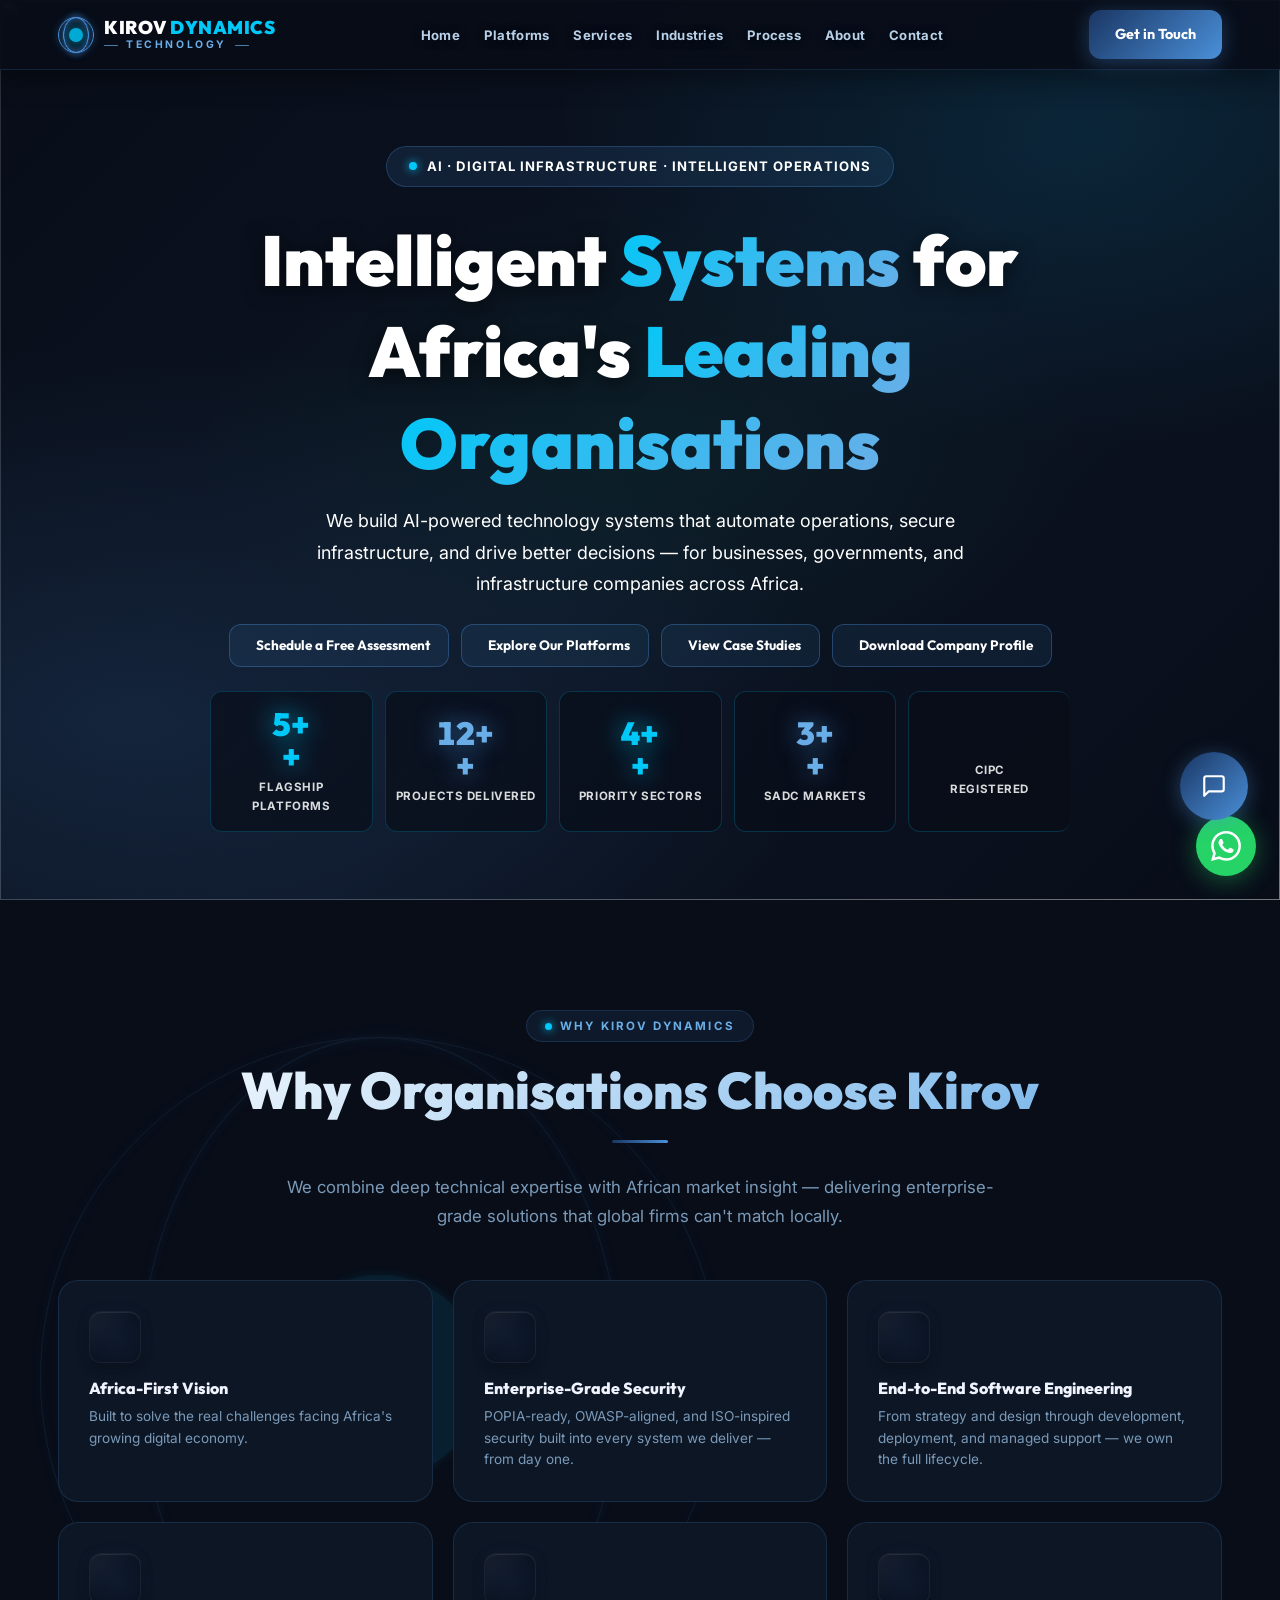
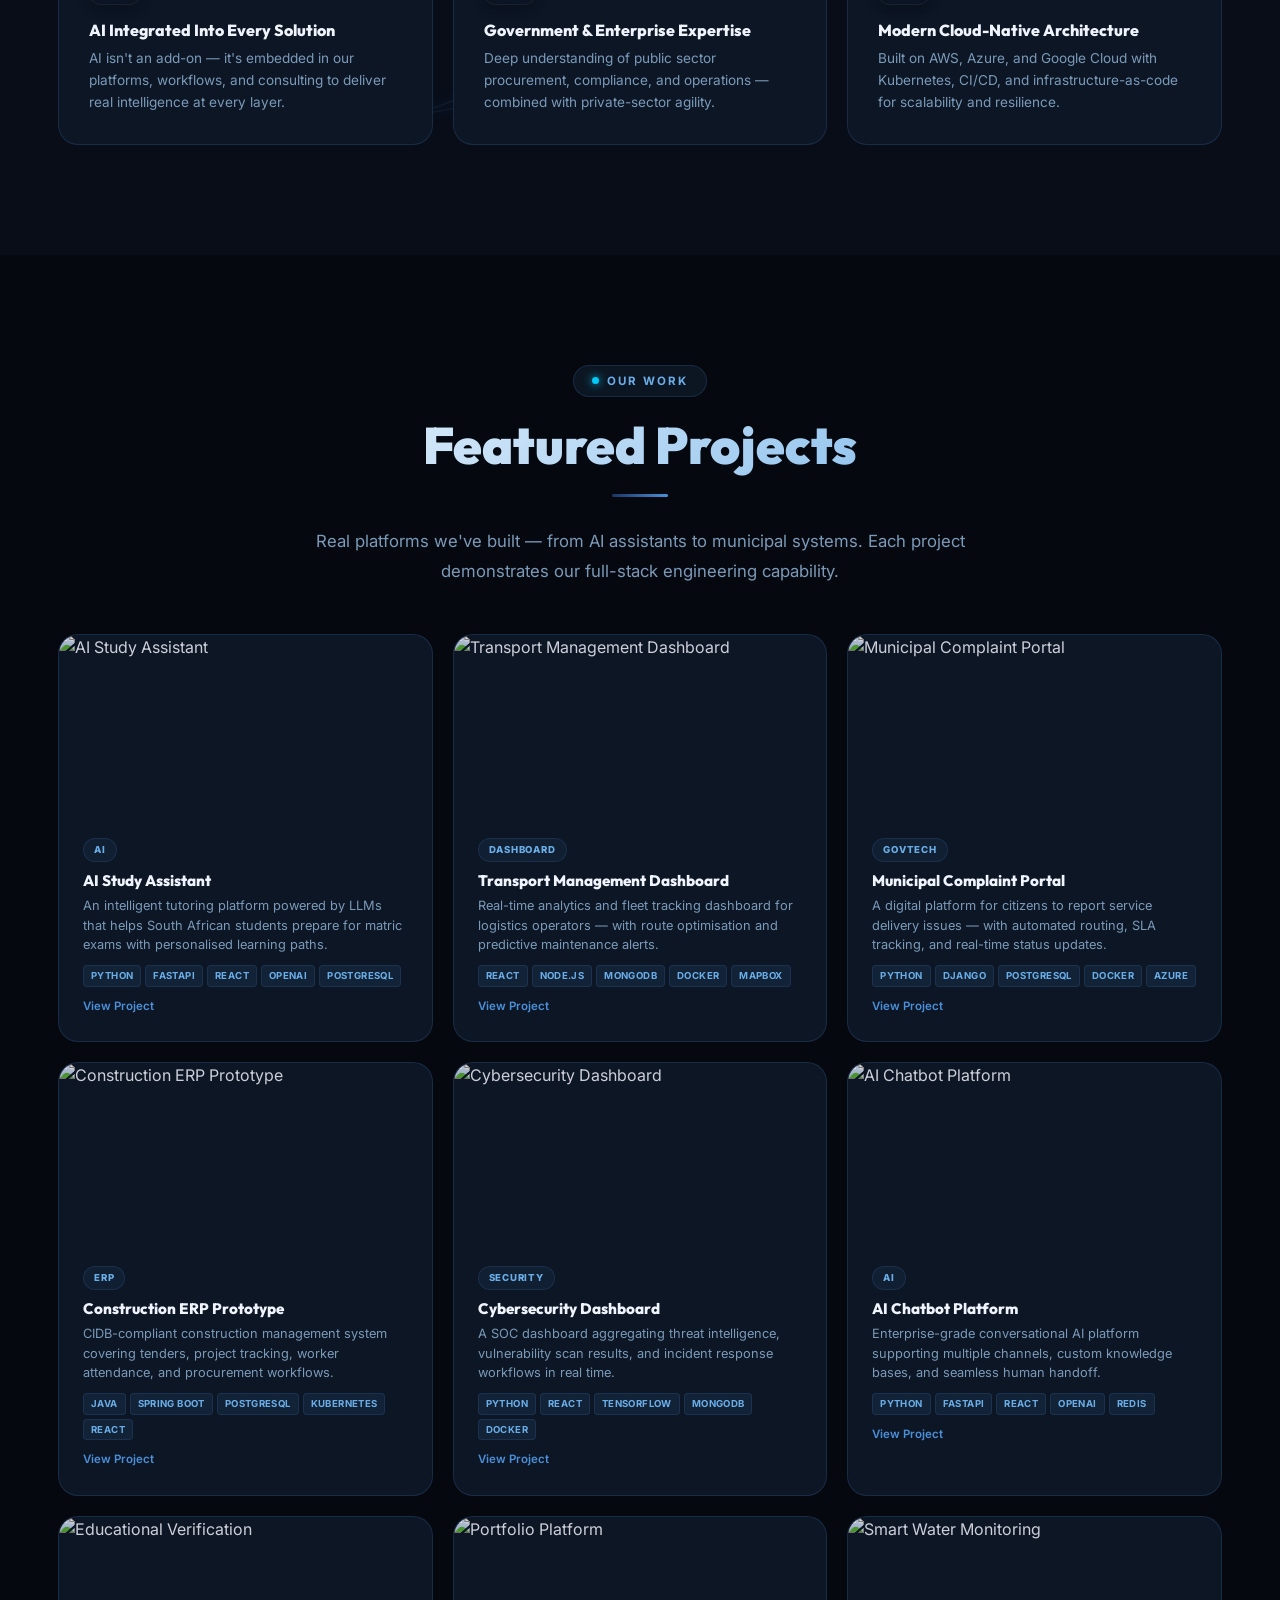
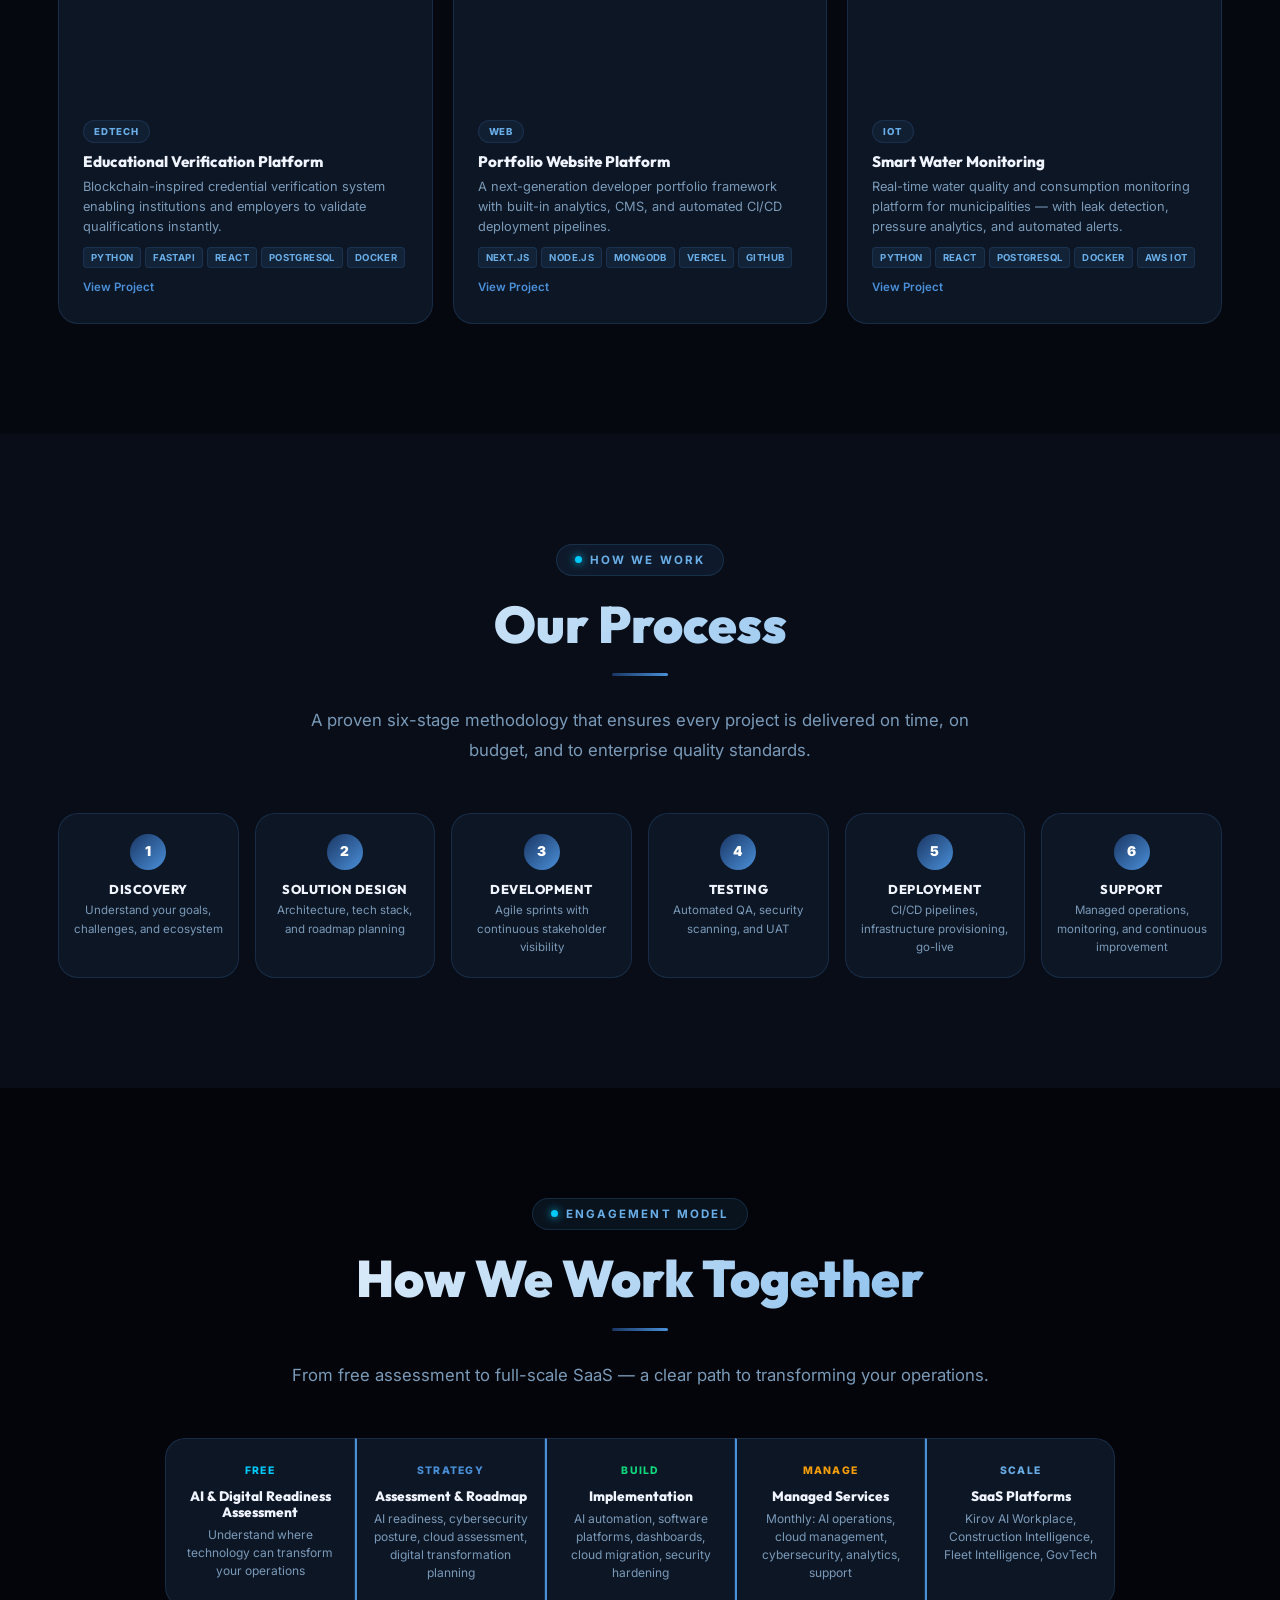
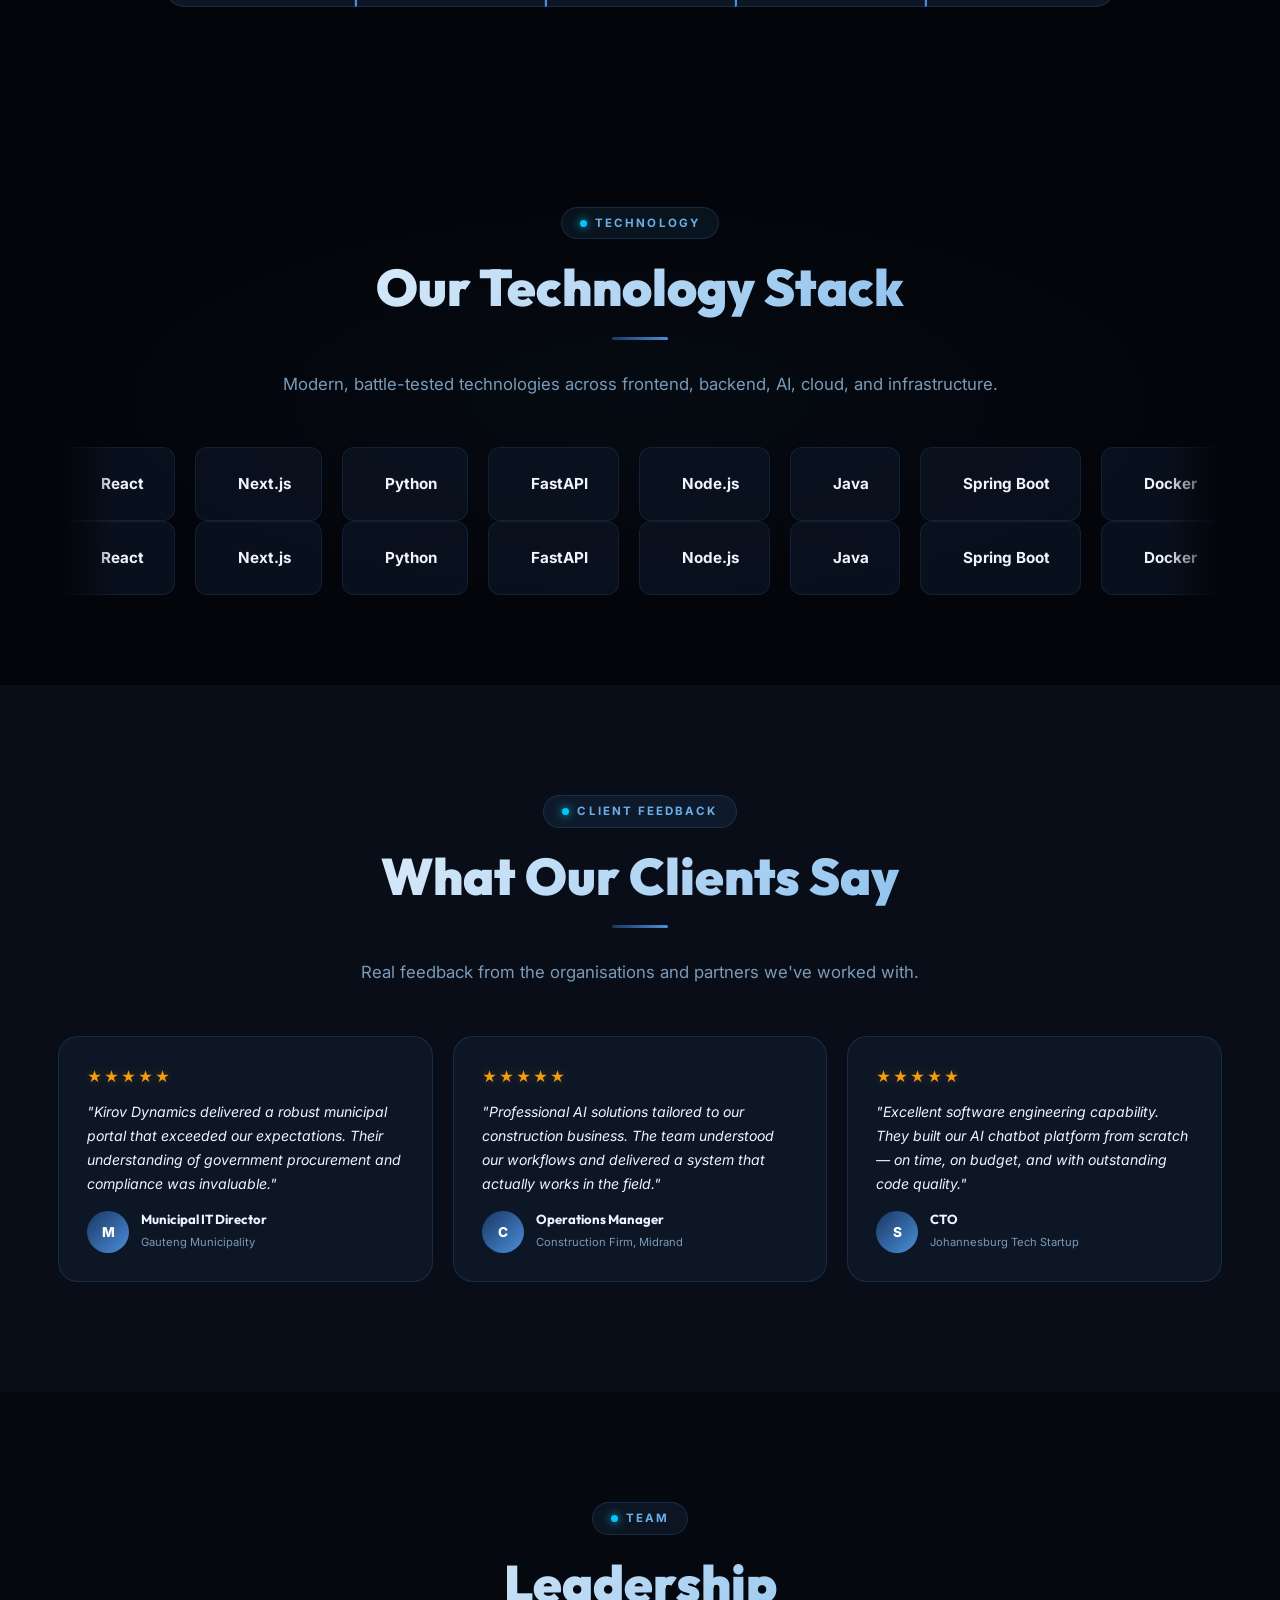
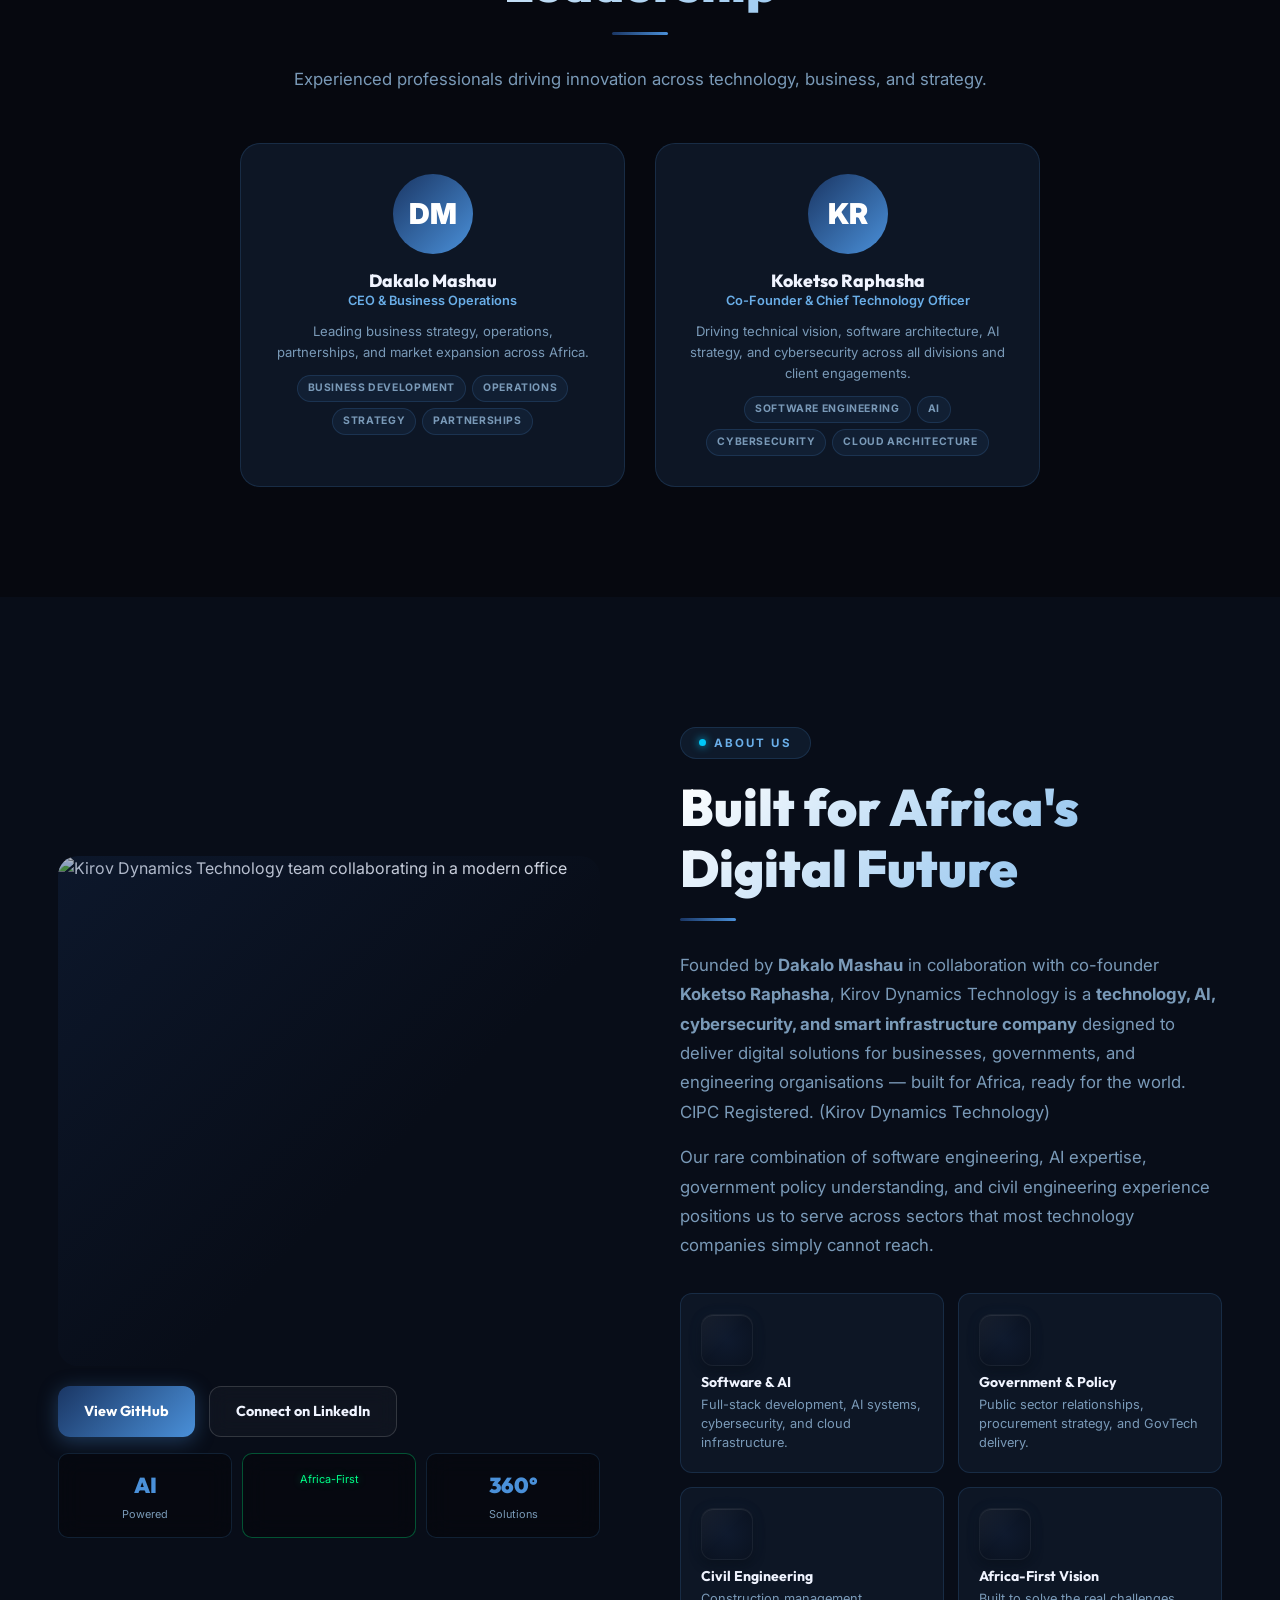
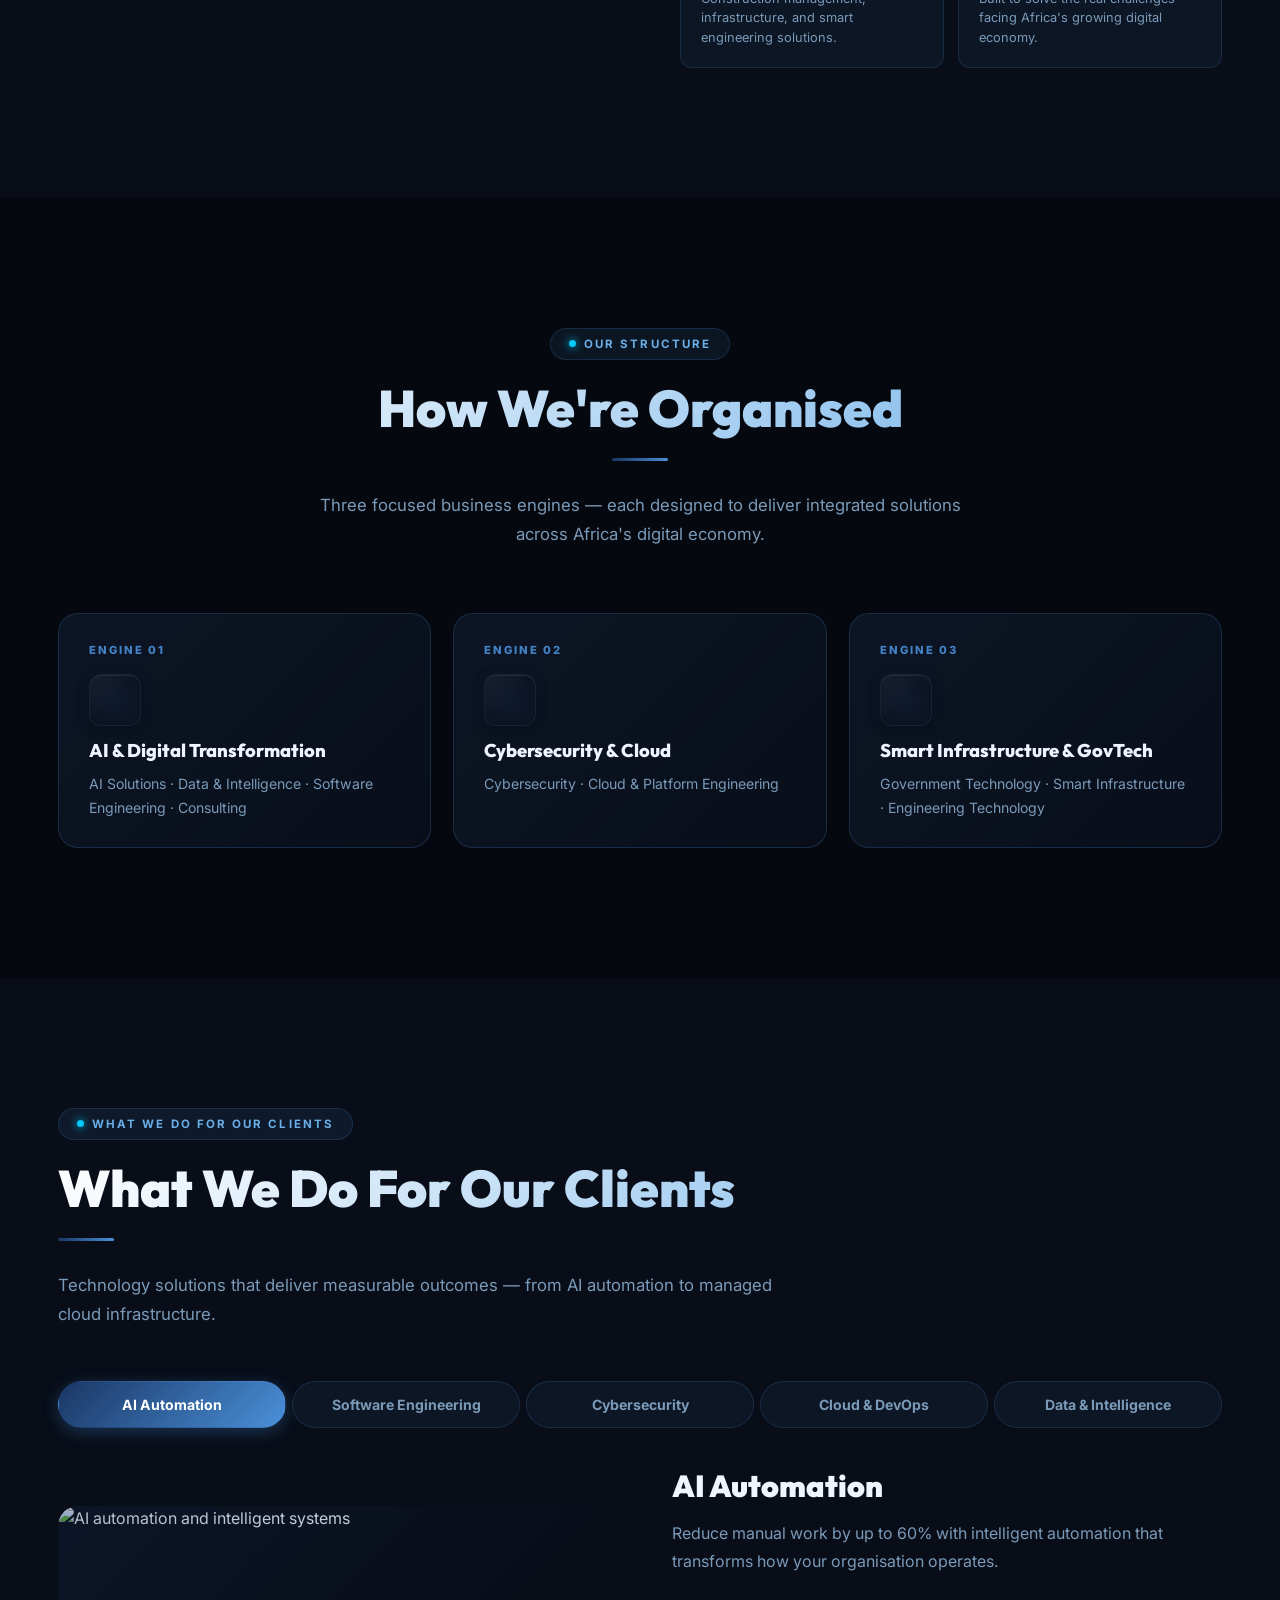
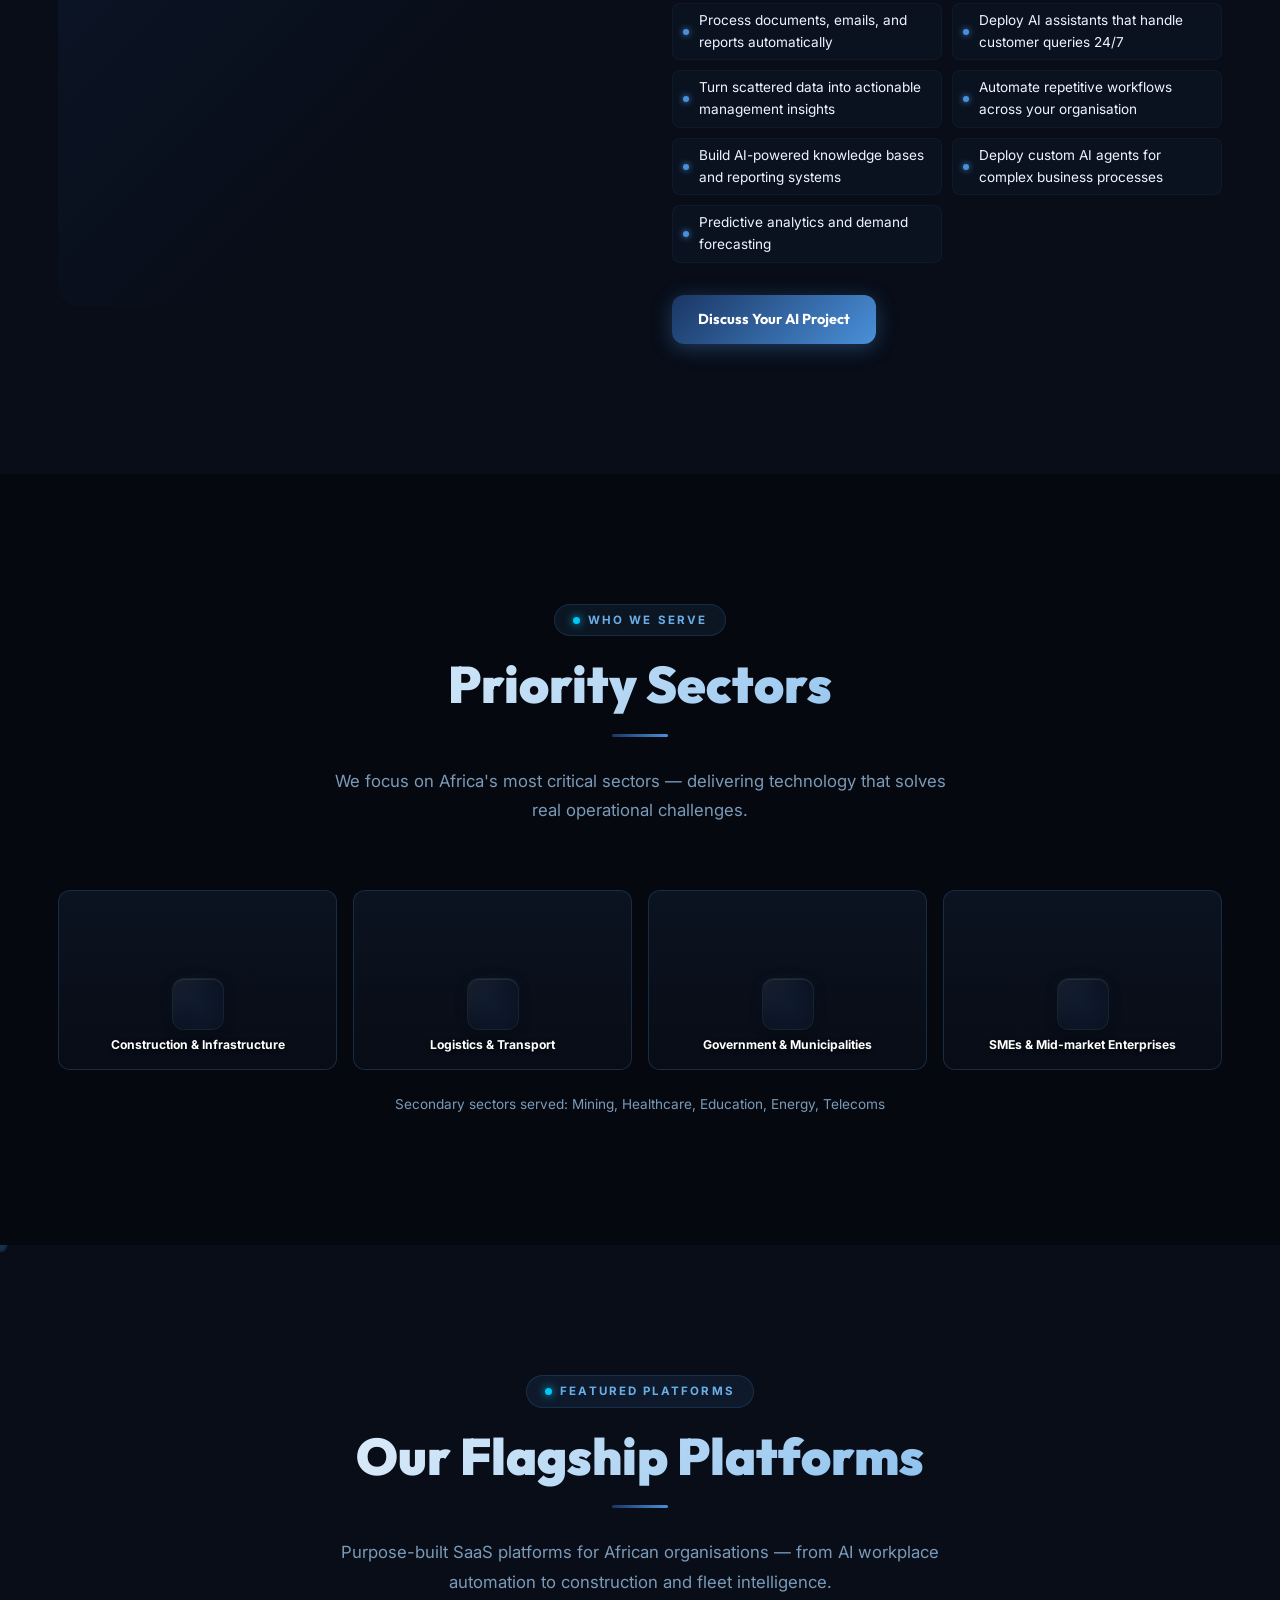
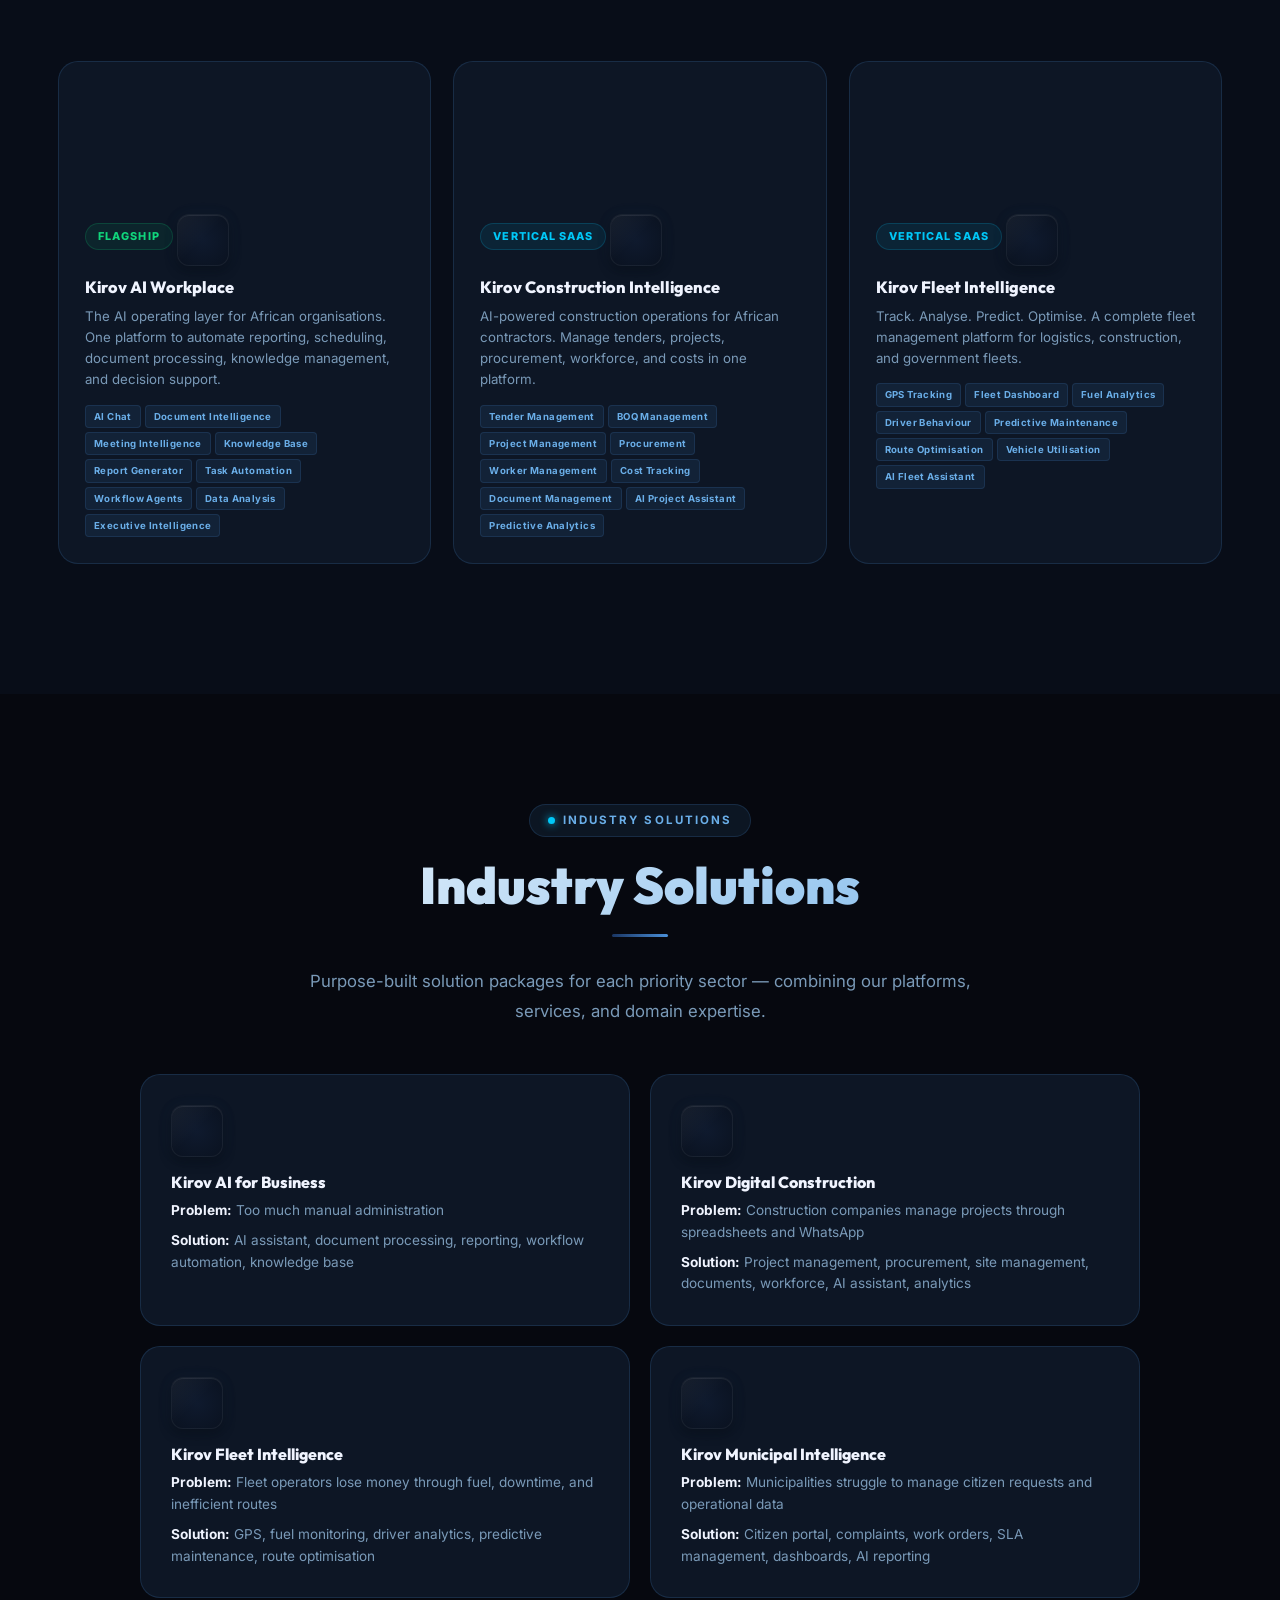
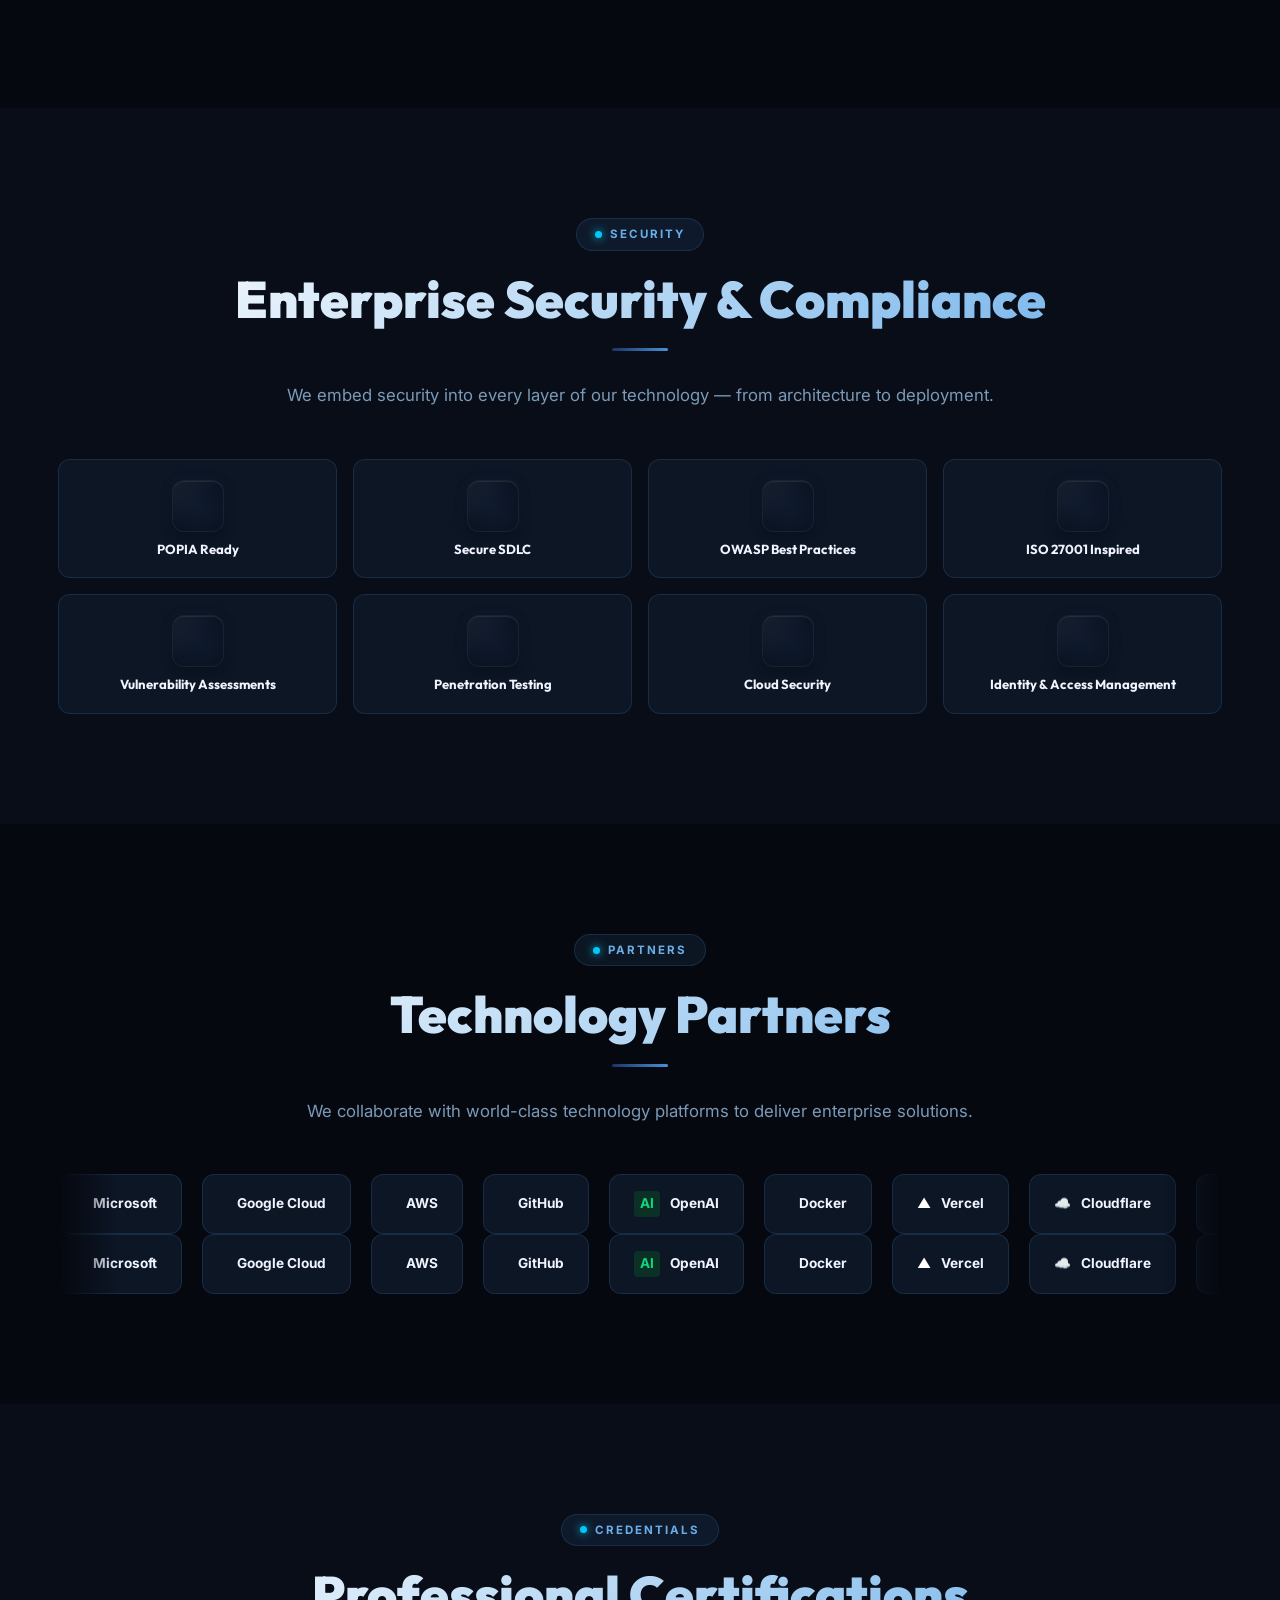
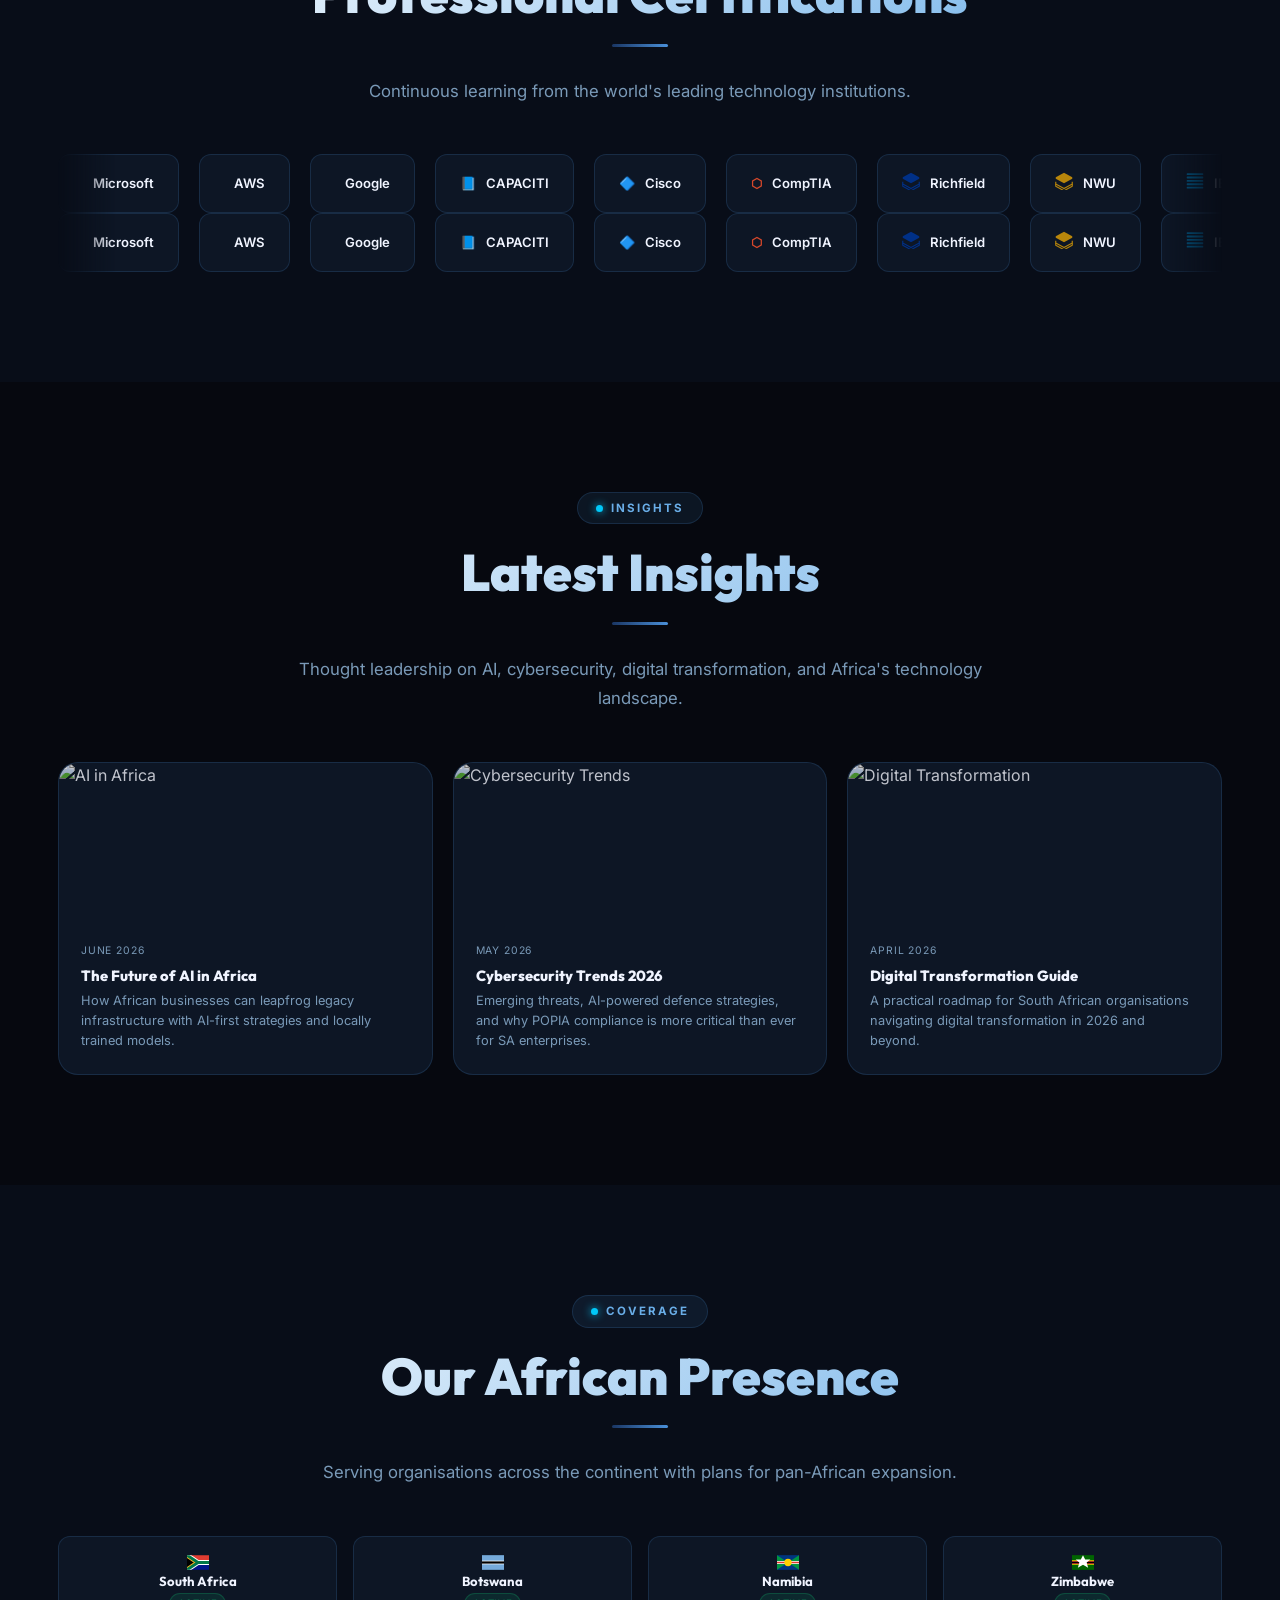
==== index.html @ e774fc8a "fix: navbar size and text overlap - Reduce navbar padding from 20px to 10px (6px scrolled) - Shrink " ====
<!DOCTYPE html>
<html lang="en">
<head>
  <meta charset="UTF-8">
  <meta name="viewport" content="width=device-width, initial-scale=1.0">
  <title>Kirov Dynamics Technology | AI · Cybersecurity · Smart Infrastructure</title>
  <meta name="description" content="Kirov Dynamics Technology delivers AI solutions, cybersecurity, smart infrastructure, and government technology for businesses and governments across Africa and the world.">
  <meta name="keywords" content="AI, cybersecurity, smart infrastructure, GovTech, digital transformation, South Africa, Africa, technology company, software development">
  <meta property="og:title" content="Kirov Dynamics Technology">
  <meta property="og:description" content="Technology, AI, Cybersecurity &amp; Smart Infrastructure for Africa's Digital Economy">
  <meta property="og:type" content="website">
  <meta property="og:url" content="https://kirov-dynamics-technology.github.io/kirov-dynamics/">
  <link rel="preload" href="assets/images/hero-bg.jpg" as="image" fetchpriority="high">
  <link rel="preconnect" href="https://fonts.googleapis.com">
  <link rel="preconnect" href="https://fonts.gstatic.com" crossorigin>
  <link href="https://fonts.googleapis.com/css2?family=Outfit:wght@300;400;500;600;700;800;900&family=Inter:wght@300;400;500;600;700&display=swap" rel="stylesheet">
  <link rel="stylesheet" href="https://cdn.jsdelivr.net/gh/devicons/devicon@latest/devicon.min.css">
  <style>
    /* ============================================================
       DESIGN TOKENS
    ============================================================ */
    :root {
      --bg:          #06080f;
      --bg-card:     #0d1625;
      --bg-alt:      #080d18;
      --primary:     #1a3664;
      --accent:      #4a90d9;
      --accent-lite: #6aaee8;
      --teal:        #00c8f8;
      --green:       #10d67c;
      --gold:        #f59e0b;
      --text:        #f0f4ff;
      --muted:       #7a9ab8;
      --border:      rgba(74,144,217,0.18);
      --glass:       rgba(8,13,24,0.9);
      --radius:      12px;
      --radius-lg:   20px;
      --shadow:      0 8px 40px rgba(0,0,0,0.6);
      --glow:        0 0 40px rgba(74,144,217,0.2);
      --transition:  0.3s cubic-bezier(0.4,0,0.2,1);
    }

    /* ============================================================
       RESET & BASE
    ============================================================ */
    *, *::before, *::after { margin:0; padding:0; box-sizing:border-box; -webkit-tap-highlight-color:transparent; }
    html { scroll-behavior:smooth; scroll-padding-top:70px; overflow-x:hidden; }
    body {
      font-family:'Inter',sans-serif;
      background:var(--bg);
      color:var(--text);
      line-height:1.6;
      overflow-x:hidden;
      overflow-wrap:break-word;
      word-break:break-word;
    }
    h1,h2,h3,h4,h5 { font-family:'Outfit',sans-serif; line-height:1.2; }
    a { text-decoration:none; color:inherit; touch-action:manipulation; }
    img { max-width:100%; height:auto; }
    button { cursor:pointer; border:none; background:none; font-family:inherit; touch-action:manipulation; }
    ul { list-style:none; }
    pre, code, table, iframe, video { max-width:100%; overflow-x:auto; }

    /* ============================================================
       UTILITIES
    ============================================================ */
    .container { max-width:1220px; margin:0 auto; padding:0 28px; width:100%; }

    .section-tag {
      display:inline-flex; align-items:center; gap:8px;
      font-size:0.72rem; font-weight:700; letter-spacing:0.18em;
      text-transform:uppercase; color:var(--accent-lite);
      background:rgba(74,144,217,0.1); border:1px solid var(--border);
      padding:6px 18px; border-radius:50px; margin-bottom:18px;
    }
    .section-tag::before {
      content:''; width:7px; height:7px; border-radius:50%;
      background:var(--teal); box-shadow:0 0 8px var(--teal); display:block;
    }

    .section-title {
      font-size:clamp(2rem,4vw,3.2rem); font-weight:900; margin-bottom:16px;
      background:linear-gradient(135deg,#fff 0%,var(--accent-lite) 100%);
      -webkit-background-clip:text; -webkit-text-fill-color:transparent; background-clip:text;
    }
    .section-sub { font-size:1.05rem; color:var(--muted); line-height:1.75; max-width:720px; }
    .divider {
      width:56px; height:3px; border-radius:3px;
      background:linear-gradient(90deg,var(--primary),var(--accent));
      margin:18px 0 30px;
    }
    .divider-center { margin:18px auto 30px; }

    .reveal { opacity:0; transform:translateY(36px) scale(0.97); transition:opacity 0.7s cubic-bezier(0.22,1,0.36,1),transform 0.7s cubic-bezier(0.22,1,0.36,1); }
    .reveal.visible { opacity:1; transform:none; }

    .btn {
      display:inline-flex; align-items:center; gap:8px;
      font-family:'Outfit',sans-serif; font-weight:700; font-size:0.9rem;
      padding:13px 26px; border-radius:var(--radius);
      transition:var(--transition); cursor:pointer; white-space:nowrap;
    }
    .btn-primary {
      background:linear-gradient(135deg,var(--primary),var(--accent));
      color:#fff; box-shadow:0 4px 20px rgba(74,144,217,0.35);
    }
    .btn-primary:hover { transform:translateY(-2px); box-shadow:0 8px 32px rgba(74,144,217,0.5); }
    .btn-outline {
      border:1px solid rgba(255,255,255,0.15); color:var(--text);
      background:rgba(255,255,255,0.03);
      backdrop-filter: blur(10px);
      -webkit-backdrop-filter: blur(10px);
    }
    .btn-outline:hover { 
      border-color:var(--accent); 
      background:rgba(74,144,217,0.15); 
      transform:translateY(-2px); 
      box-shadow: 0 4px 15px rgba(74,144,217,0.2);
    }
    .btn-ripple { position:relative; overflow:hidden; }
    .ripple-fx {
      position:absolute; border-radius:50%;
      background:rgba(255,255,255,0.25);
      transform:scale(0);
      animation:rippleAnim 0.6s ease-out;
      pointer-events:none;
    }
    @keyframes rippleAnim { to { transform:scale(4); opacity:0; } }

    /* ============================================================
       NAVBAR
    ============================================================ */
    #navbar {
      position:fixed; top:0; left:0; right:0; z-index:1000;
      padding:10px 0; transition:all 0.35s ease;
      background:var(--glass);
      backdrop-filter:blur(24px);
      border-bottom:1px solid var(--border);
      box-shadow:0 4px 30px rgba(0,0,0,0.5);
    }
    #navbar.scrolled {
      padding:6px 0;
      background:rgba(8,13,24,0.95);
      backdrop-filter:blur(24px);
      border-bottom:1px solid var(--border);
      box-shadow:0 4px 30px rgba(0,0,0,0.5);
    }
    .nav-inner { display:flex; align-items:center; justify-content:space-between; gap:24px; }
    .nav-logo {
      display: flex;
      align-items: center;
      gap: 16px;
      text-decoration: none;
      margin: 0;
    }
    .nav-logo img {
      height: 72px; width: auto; display: block;
      filter: drop-shadow(0 0 16px rgba(74,144,217,0.5));
      transition: transform 0.3s ease;
    }
    .nav-logo:hover img {
      transform: scale(1.05);
    }
    .nav-logo-text {
      display: flex;
      flex-direction: column;
      justify-content: center;
      line-height: 1;
    }
    .nav-logo-title {
      font-family: 'Outfit', sans-serif;
      font-size: 2rem;
      font-weight: 900;
      color: #fff;
      letter-spacing: -0.01em;
      text-shadow: 0 2px 10px rgba(0,0,0,0.8);
      background: linear-gradient(135deg, #ffffff 0%, #e2e8f0 100%);
      -webkit-background-clip: text;
      -webkit-text-fill-color: transparent;
      background-clip: text;
    }
    .nav-logo-subtitle {
      font-family: 'Inter', sans-serif;
      font-size: 1rem;
      font-weight: 700;
      color: var(--accent-lite);
      text-transform: uppercase;
      letter-spacing: 0.35em;
      margin-top: 6px;
      text-shadow: 0 0 8px rgba(74,144,217,0.3);
    }
    .nav-links { display:flex; align-items:center; gap:24px; }
    .nav-links a {
      font-size:0.82rem; font-weight:700; color:#b8d0e8;
      transition:var(--transition); position:relative; letter-spacing:0.02em;
      text-shadow:0 1px 8px rgba(0,0,0,0.5);
    }
    .nav-links a:hover { color:#fff; }
    .nav-links a::after {
      content:''; position:absolute; bottom:-4px; left:0; right:0;
      height:2px; background:var(--accent); border-radius:2px;
      transform:scaleX(0); transform-origin:left; transition:var(--transition);
    }
    .nav-links a:hover::after { transform:scaleX(1); }

    .hamburger { display:none; flex-direction:column; gap:5px; cursor:pointer; padding:4px; }
    .hamburger span { display:block; width:24px; height:2px; background:var(--text); border-radius:2px; transition:var(--transition); }
    .hamburger.open span:nth-child(1) { transform:rotate(45deg) translate(5px,5px); }
    .hamburger.open span:nth-child(2) { opacity:0; }
    .hamburger.open span:nth-child(3) { transform:rotate(-45deg) translate(5px,-5px); }

    /* ============================================================
       CSS GLOBE LOGO
    ============================================================ */
    .logo-container {
      display: flex;
      align-items: center;
      gap: 10px;
      text-decoration: none;
    }
    .css-globe {
      width: 36px;
      height: 36px;
      position: relative;
      transform-style: preserve-3d;
      animation: spin3D 12s linear infinite;
    }
    .css-globe .ring {
      position: absolute;
      inset: 0;
      border: 1.5px solid var(--accent);
      border-radius: 50%;
      box-shadow: 0 0 8px rgba(74,144,217,0.3) inset, 0 0 8px rgba(74,144,217,0.3);
    }
    .css-globe .ring-1 { transform: rotateY(0deg); }
    .css-globe .ring-2 { transform: rotateY(45deg); }
    .css-globe .ring-3 { transform: rotateY(90deg); }
    .css-globe .ring-4 { transform: rotateY(135deg); }
    .css-globe .ring-equator { 
      transform: rotateX(90deg); 
      border-color: var(--teal); 
      box-shadow: 0 0 8px rgba(0,200,248,0.3) inset, 0 0 8px rgba(0,200,248,0.3); 
    }
    .css-globe .core {
      position: absolute;
      inset: 11px;
      background: var(--teal);
      border-radius: 50%;
      box-shadow: 0 0 12px var(--teal);
      opacity: 0.85;
      animation: pulseCore 3s ease-in-out infinite;
    }
    @keyframes spin3D {
      0% { transform: rotateX(20deg) rotateY(0deg); }
      100% { transform: rotateX(20deg) rotateY(360deg); }
    }
    @keyframes pulseCore {
      0%, 100% { transform: scale(1); opacity: 0.85; }
      50% { transform: scale(1.15); opacity: 1; }
    }
    .logo-text-wrapper {
      display: flex;
      flex-direction: column;
      justify-content: center;
      line-height: 1.1;
    }
    .logo-text-main {
      font-family: 'Outfit', sans-serif;
      font-size: 1.15rem;
      font-weight: 900;
      letter-spacing: 0.5px;
      color: #fff;
      line-height: 1.15;
      text-transform: uppercase;
    }
    .logo-text-main span {
      color: var(--teal);
    }
    .logo-text-sub {
      font-family: 'Inter', sans-serif;
      font-size: 0.65rem;
      font-weight: 700;
      letter-spacing: 0.25em;
      color: var(--accent-lite);
      text-transform: uppercase;
      margin-top: 1px;
      display: flex;
      align-items: center;
      gap: 8px;
      line-height: 1.2;
    }
    .logo-text-sub::before,
    .logo-text-sub::after {
      content: '';
      flex: 1;
      max-width: 14px;
      height: 1.5px;
      background: var(--accent-lite);
      border-radius: 2px;
      opacity: 0.7;
    }

    .float-contact {
      display:none; position:fixed; bottom:24px; right:24px; z-index:998;
      width:56px; height:56px; border-radius:50%;
      background:linear-gradient(135deg,var(--primary),var(--accent));
      border:none; color:#fff; font-size:1.3rem;
      box-shadow:0 4px 20px rgba(74,144,217,0.4);
      cursor:pointer; transition:all 0.3s ease;
      align-items:center; justify-content:center;
    }
    .float-contact:hover { transform:scale(1.1); box-shadow:0 6px 30px rgba(74,144,217,0.6); }
    @media(max-width:768px){ .float-contact { display:flex; } }

    .mobile-menu {
      display:none; position:fixed; inset:0; background:var(--bg-card);
      z-index:999; flex-direction:column; align-items:center;
      justify-content:center; gap:28px;
    }
    .mobile-menu.open { display:flex; }
    .mobile-menu a { font-size:1.25rem; font-weight:700; color:var(--text); transition:var(--transition); }
    .mobile-menu a:hover { color:var(--accent); }
    .mobile-close-btn {
      position:absolute; top:24px; right:28px;
      font-size:1.4rem; color:var(--muted); cursor:pointer; transition:var(--transition);
    }
    .mobile-close-btn:hover { color:var(--text); }

    /* ============================================================
       HERO
    ============================================================ */
    .hero {
      position:relative;
      min-height:100vh;
      min-height:100dvh;
      width:100%;
      display:flex; align-items:center; justify-content:center;
      overflow:hidden;
      background:#080d18;
    }
    .hero::before {
      content:''; position:absolute; inset:0;
      background:linear-gradient(135deg, rgba(8,13,24,0.82) 0%, rgba(13,22,39,0.70) 55%, rgba(8,13,24,0.40) 100%);
      z-index:1;
    }
    .hero-bg-img {
      position:absolute; top:0; left:0; width:100%; height:100%;
      object-fit:cover; object-position:center center;
      z-index:0;
      animation:heroZoom 20s ease-in-out infinite alternate;
    }
    @keyframes heroZoom {
      0% { transform:scale(1); }
      100% { transform:scale(1.08); }
    }
    /* Large hero globe */
    .hero-globe {
      position: absolute;
      right: -80px;
      top: 50%;
      transform: translateY(-50%);
      width: 580px;
      height: 580px;
      transform-style: preserve-3d;
      animation: spin3D 18s linear infinite;
      opacity: 0.35;
      z-index: 2;
    }
    @media(max-width:900px) {
      .hero-globe { width: 380px; height: 380px; right: -100px; opacity: 0.22; }
    }
    @media(max-width:600px) {
      .hero-globe { width: 180px; height: 180px; right: -60px; opacity: 0.10; }
      .hero-content { padding: 90px 16px 0; }
      .hero-title { font-size: clamp(1.4rem, 5vw, 1.8rem); }
      .hero-sub { font-size: 0.82rem; }
      .hero-btns .btn { font-size: 0.68rem; padding: 6px 12px; }
    }
    .hero-globe .ring {
      position: absolute;
      inset: 0;
      border: 1.5px solid var(--accent);
      border-radius: 50%;
      box-shadow: 0 0 18px rgba(74,144,217,0.25) inset, 0 0 18px rgba(74,144,217,0.25);
    }
    .hero-globe .ring-1 { transform: rotateY(0deg); }
    .hero-globe .ring-2 { transform: rotateY(45deg); }
    .hero-globe .ring-3 { transform: rotateY(90deg); }
    .hero-globe .ring-4 { transform: rotateY(135deg); }
    .hero-globe .ring-equator {
      transform: rotateX(90deg);
      border-color: var(--teal);
      box-shadow: 0 0 18px rgba(0,200,248,0.25) inset, 0 0 18px rgba(0,200,248,0.25);
    }
    .hero-globe .core {
      position: absolute;
      inset: 35%;
      background: var(--teal);
      border-radius: 50%;
      box-shadow: 0 0 12px var(--teal);
      opacity: 0.85;
      animation: pulseCore 3s ease-in-out infinite;
    }
    @media(max-width:768px) {
      .hero {
        min-height:100vh;
        min-height:100dvh;
      }
      .hero-content {
        padding: 100px 16px 0;
      }
      .hero-title {
        font-size: clamp(1.6rem, 5.5vw, 2.4rem);
        margin-bottom: 10px;
      }
      .hero-sub {
        font-size: 0.85rem;
        margin-bottom: 16px;
      }
      .hero-btns {
        gap: 8px;
        margin-bottom: 16px;
      }
      .hero-btns .btn {
        font-size: 0.72rem;
        padding: 7px 12px;
      }
      .hero-stats {
        display: grid;
        grid-template-columns: repeat(3, 1fr);
        gap: 6px;
        margin-top: 8px;
        max-width: 100%;
      }
      .stat-item {
        min-height: unset;
        padding: 8px 4px;
        border-radius: 8px;
      }
      .stat-num {
        font-size: 1.1rem;
      }
      .stat-label {
        font-size: 0.55rem;
        margin-top: 2px;
      }
      .cipc-badge i {
        width: 16px !important;
        height: 16px !important;
      }
      .cipc-badge span {
        font-size: 0.5rem;
      }
      .hero-badge {
        font-size: 0.65rem;
        padding: 5px 12px;
        margin-bottom: 14px;
      }
      .hero-stats {
        display: grid;
        grid-template-columns: repeat(3, 1fr);
        gap: 6px;
        margin-top: 8px;
        max-width: 100%;
      }
      .stat-item {
        min-height: unset;
        padding: 8px 4px;
        border-radius: 8px;
      }
      .stat-num {
        font-size: 1.1rem;
      }
      .stat-label {
        font-size: 0.55rem;
        margin-top: 2px;
      }
      .cipc-badge i {
        width: 16px !important;
        height: 16px !important;
      }
      .cipc-badge span {
        font-size: 0.5rem;
      }
    }
    .hero-gradient-mesh {
      position:absolute; inset:0; z-index:2;
      background:
        radial-gradient(ellipse 80% 60% at 10% 80%, rgba(74,144,217,0.15) 0%, transparent 70%),
        radial-gradient(ellipse 60% 50% at 85% 15%, rgba(0,200,248,0.10) 0%, transparent 70%),
        radial-gradient(ellipse 50% 40% at 50% 50%, rgba(16,214,124,0.06) 0%, transparent 70%);
      animation:meshShift 14s ease-in-out infinite alternate;
      pointer-events:none;
    }
    @keyframes meshShift {
      0% { transform:scale(1) rotate(0deg); opacity:0.5; }
      50% { transform:scale(1.08) rotate(1.5deg); opacity:0.9; }
      100% { transform:scale(1) rotate(-1deg); opacity:0.5; }
    }
    @keyframes blink { 50% { opacity:0; } }

    .hero-content {
      position:relative; z-index:3;
      text-align:center; max-width:920px; padding:110px 28px 0;
    }
    /* HERO LOGO */
    .hero-title {
      font-size:clamp(2.4rem,5.5vw,4.5rem); font-weight:900;
      line-height:1.3; margin-bottom:16px;
    }
    .hero-title .line1 { 
      display:block; 
      color: #fff; 
      text-shadow: 0 4px 20px rgba(0,0,0,0.6);
      overflow: hidden;
    }
    .hero-title .word {
      display: inline-block;
      opacity: 0;
      transform: translateY(110%) skewY(5deg);
      animation: wordReveal 0.75s cubic-bezier(0.16,1,0.3,1) forwards;
      will-change: transform, opacity;
    }
    .hero-title .word.accent {
      background: linear-gradient(135deg, var(--teal), var(--accent-lite));
      -webkit-background-clip: text;
      -webkit-text-fill-color: transparent;
      background-clip: text;
      text-shadow: none;
    }
    @keyframes wordReveal {
      to { opacity:1; transform: none; }
    }


    .hero-sub {
      font-size:1.12rem; color:#fff; max-width:680px;
      margin:0 auto 24px; line-height:1.75;
      animation:fadeInUp 0.9s ease 0.28s both;
    }
    .hero-btns {
      display:flex; gap:12px; justify-content:center; flex-wrap:wrap;
      animation:fadeInUp 0.9s ease 0.42s both; margin-bottom:32px;
    }
    .hero-btns .btn {
      padding: 10px 18px;
      font-size: 0.85rem;
      color: #fff;
      border-color: rgba(74,144,217,0.35);
      background: rgba(74,144,217,0.1);
      box-shadow: none;
    }
    .hero-btns .btn:active {
      transform: scale(0.95);
      background: rgba(74,144,217,0.2);
    }

    .hero-stats {
      display: flex;
      gap: 12px;
      animation: fadeInUp 0.9s ease 0.55s both;
      margin-top: 12px;
      width: 100%;
      max-width: 860px;
    }
    .stat-item { flex: 1; display:flex; flex-direction:column; align-items:center; justify-content:center; min-height:90px; }
    .stat-item {
      text-align: center;
      padding: 16px 10px;
      background: rgba(8,13,24,0.65);
      backdrop-filter: blur(12px);
      -webkit-backdrop-filter: blur(12px);
      border: 1px solid rgba(0,200,248,0.2);
      border-radius: 12px;
      transition: border-color 0.3s, box-shadow 0.3s;
    }
    .stat-item:hover {
      border-color: rgba(0,200,248,0.45);
      box-shadow: 0 0 24px rgba(0,200,248,0.12);
    }
    .stat-item:last-child { border-right: none; }
    .stat-num {
      font-family:'Outfit',sans-serif; font-size:2rem; font-weight:900;
      color:var(--teal); display:block; line-height:1; font-variant-numeric:tabular-nums;
      text-shadow: 0 0 24px rgba(0, 200, 248, 0.7);
    }
    .stat-num.rolling { animation:rollBlur 0.08s ease-in-out; }
    @keyframes rollBlur { 0%{filter:blur(0)} 50%{filter:blur(3px)} 100%{filter:blur(0)} }
    .stat-item:nth-child(even) .stat-num {
      color: var(--accent-lite);
      text-shadow: 0 0 24px rgba(74,144,217,0.7);
    }
    .stat-label { font-size:0.72rem; color:rgba(255,255,255,0.85); margin-top:6px; letter-spacing:0.05em; font-weight:700; text-transform:uppercase; }

    .cipc-badge {
      display:flex; flex-direction:column; align-items:center; gap:4px;
      cursor:default; margin-top:4px;
    }
    .cipc-badge i { color:var(--accent); }
    .cipc-badge span {
      font-size:0.6rem; font-weight:700; text-transform:uppercase; letter-spacing:0.1em;
      color:var(--accent-lite); white-space:nowrap;
    }

    /* HERO BADGE INLINE */
    .hero-badge {
      display:inline-flex; align-items:center; gap:10px;
      background:rgba(74,144,217,0.12); border:1px solid rgba(74,144,217,0.28);
      padding:9px 22px; border-radius:50px;
      font-size:0.82rem; font-weight:700; letter-spacing:0.08em; text-transform:uppercase;
      color:#fff; margin-bottom:28px;
      animation:fadeInDown 0.8s ease both;
    }
    .hero-badge-dot {
      width:8px; height:8px; border-radius:50%; background:var(--teal);
      box-shadow:0 0 10px var(--teal); animation:pulse 2s infinite;
    }

    @keyframes scrollBounce { 0%,100%{transform:translateX(-50%) translateY(0)} 55%{transform:translateX(-50%) translateY(10px)} }
    @keyframes pulse { 0%,100%{opacity:1;transform:scale(1)} 50%{opacity:0.4;transform:scale(0.75)} }
    @keyframes fadeInDown { from{opacity:0;transform:translateY(-22px)} to{opacity:1;transform:none} }
    @keyframes fadeInUp   { from{opacity:0;transform:translateY(32px)}  to{opacity:1;transform:none} }

    /* ============================================================
       ABOUT
    ============================================================ */
    #about { padding:130px 0; background:var(--bg-alt); }
    .about-grid { display:grid; grid-template-columns:1fr 1fr; gap:80px; align-items:center; }

    .about-img-wrap { position:relative; border-radius:var(--radius-lg); }
    .about-img-wrap img {
      width:100%; height:510px; object-fit:cover;
      border-radius:var(--radius-lg); display:block;
      filter:brightness(0.9) saturate(1.0);
      max-height:70vh;
    }
    .about-img-overlay {
      position:absolute; inset:0;
      background:linear-gradient(135deg,rgba(26,54,100,0.25),transparent 60%);
      border-radius:var(--radius-lg);
    }
    .about-stats-row {
      display:grid; grid-template-columns:repeat(3,1fr); gap:10px;
      margin-top:16px;
    }
    .about-stat-box {
      background:rgba(6,8,15,0.88); backdrop-filter:blur(12px);
      border:1px solid var(--border); border-radius:10px;
      padding:14px 10px; text-align:center;
    }
    .about-stat-box .num { font-family:'Outfit',sans-serif; font-size:1.35rem; font-weight:900; color:var(--accent); }
    .about-stat-box:hover .num { transform:scale(1.05); }
    .about-stat-box .lbl { font-size:0.68rem; color:var(--muted); margin-top:3px; }

    .expertise-grid { display:grid; grid-template-columns:1fr 1fr; gap:14px; margin-top:32px; }
    .expertise-card {
      background:var(--bg-card); border:1px solid var(--border);
      border-radius:var(--radius); padding:20px; transition:var(--transition);
    }
    .expertise-card:hover { border-color:var(--accent); transform:translateY(-3px); }
    .expertise-icon { font-size:1.3rem; margin-bottom:8px; }
    .expertise-card:hover .expertise-icon { transform:scale(1.1); }
    .expertise-card h4 { font-size:0.88rem; font-weight:700; margin-bottom:4px; }
    .expertise-card p { font-size:0.8rem; color:var(--muted); line-height:1.5; }

    /* ============================================================
       DIVISIONS
    ============================================================ */
    #divisions { padding:130px 0; }
    .divisions-header { text-align:center; margin-bottom:64px; }
    .divisions-header .section-sub { max-width:680px; margin:0 auto; }

    .divisions-grid {
      display:grid; grid-template-columns:repeat(auto-fill,minmax(310px,1fr)); gap:22px;
    }
    .division-card {
      background:var(--bg-card); border:1px solid var(--border);
      border-radius:var(--radius-lg); padding:0;
      transition:var(--transition); position:relative; overflow:hidden;
    }
    .division-card-bg {
      position:absolute; inset:0; background-size:cover; background-position:center;
      opacity:0.6; transition:opacity 0.5s ease; pointer-events:none; z-index:0;
    }
    .division-card:hover .division-card-bg { opacity:0.85; }
    .division-card-body {
      position:relative; z-index:1; padding:28px 30px;
      background:linear-gradient(135deg,rgba(13,22,37,0.92) 0%,rgba(8,13,24,0.88) 100%);
      backdrop-filter:blur(2px);
      border-radius:var(--radius-lg);
      min-height:100%;
    }
    .division-card::before {
      content:''; position:absolute; top:0; left:0; right:0; height:3px;
      background:linear-gradient(90deg,var(--primary),var(--accent),var(--teal));
      transform:scaleX(0); transform-origin:left; transition:transform 0.4s ease; z-index:2;
    }
    .division-card:hover::before { transform:scaleX(1); }
    .division-card:hover { border-color:rgba(74,144,217,0.35); transform:translateY(-5px); box-shadow:var(--glow); }

    .division-num {
      font-size:0.7rem; font-weight:800; letter-spacing:0.18em;
      text-transform:uppercase; color:var(--accent); margin-bottom:14px;
      opacity:0.9;
    }
    .icon-tile {
      width:52px; height:52px; border-radius:12px;
      background:radial-gradient(ellipse at 50% 50%,#0f1a2e 0%,#0a1220 100%);
      border:1px solid rgba(255,255,255,0.06);
      display:inline-flex; align-items:center; justify-content:center;
      color:#fff; position:relative; flex-shrink:0;
      box-shadow:0 4px 12px rgba(0,0,0,0.35),inset 0 1px 0 rgba(255,255,255,0.08),0 0 16px rgba(74,144,217,0.06);
      transition:all 0.3s ease;
    }
    .icon-tile::after {
      content:''; position:absolute; inset:0; border-radius:12px;
      background:linear-gradient(135deg,rgba(255,255,255,0.05) 0%,transparent 50%);
      pointer-events:none;
    }
    .icon-tile:hover {
      box-shadow:0 4px 16px rgba(0,0,0,0.45),inset 0 1px 0 rgba(255,255,255,0.12),0 0 24px rgba(74,144,217,0.15);
      border-color:rgba(255,255,255,0.12); transform:translateY(-2px);
    }
    .division-icon { font-size:2.4rem; margin-bottom:14px; }
    .division-card:hover .division-icon { transform:scale(1.05); }
    .division-card h3 { font-size:1.15rem; font-weight:800; margin-bottom:10px; }
    .division-card p { font-size:0.88rem; color:var(--muted); line-height:1.65; }

    /* ============================================================
       SERVICES
    ============================================================ */
    #services { padding:130px 0; background:var(--bg-alt); }

    .services-tabs {
      display:grid; grid-template-columns:repeat(6,1fr); gap:6px; margin-bottom:40px;
    }
    .tab-btn {
      padding:14px 20px; border-radius:50px; font-size:0.88rem; font-weight:700;
      text-align:center;
      background:var(--bg-card); border:1px solid var(--border); color:var(--muted);
      transition:var(--transition); cursor:pointer;
    }
    .tab-btn.active, .tab-btn:hover {
      background:linear-gradient(135deg,var(--primary),var(--accent));
      border-color:transparent; color:#fff; box-shadow:0 4px 16px rgba(74,144,217,0.3);
    }

    .tab-panel { display:none; }
    .tab-panel.active { display:grid; grid-template-columns:1fr 1fr; gap:64px; align-items:center; }

    .service-img { border-radius:var(--radius-lg); overflow:hidden; position:relative; }
    .service-img img {
      width:100%; height:400px; object-fit:cover; display:block;
      border-radius:var(--radius-lg); filter:brightness(0.9) saturate(0.95);
      transition:transform 0.6s ease;
      max-height:60vh;
    }
    .service-img:hover img { transform:scale(1.04); }
    .service-img-overlay {
      position:absolute; inset:0;
      background:linear-gradient(135deg,rgba(26,54,100,0.2),transparent 60%);
      border-radius:var(--radius-lg);
    }

    .service-info h3 { font-size:1.9rem; font-weight:900; margin-bottom:14px; }
    .service-info > p { color:var(--muted); margin-bottom:28px; line-height:1.75; }

    .service-list {
      display:grid; grid-template-columns:1fr 1fr; gap:10px; margin-bottom:32px;
    }
    .service-list li {
      display:flex; align-items:center; gap:10px;
      font-size:0.85rem; color:var(--text); padding:6px 10px;
      background:rgba(74,144,217,0.04); border-radius:8px;
      border:1px solid rgba(74,144,217,0.06);
    }
    .service-list li::before {
      content:''; width:6px; height:6px; border-radius:50%;
      background:var(--accent); flex-shrink:0;
      box-shadow:0 0 6px var(--accent);
    }

    /* ============================================================
       INDUSTRIES
    ============================================================ */
    #industries { padding:130px 0; }
    .industries-header { text-align:center; margin-bottom:64px; }
    .industries-header .section-sub { max-width:640px; margin:0 auto; }

    .industries-photo {
      width:100%; height:260px; object-fit:cover;
      border-radius:var(--radius-lg); filter:brightness(0.55) saturate(0.8);
      margin-bottom:48px; display:block;
    }

    .industries-grid {
      display:grid; grid-template-columns:repeat(3,1fr); gap:16px;
    }
    .industry-tile {
      position:relative; overflow:hidden;
      border-radius:var(--radius); height:155px;
      border:1px solid var(--border);
      display:flex; flex-direction:column;
      align-items:center; justify-content:flex-end;
      padding:14px 10px; cursor:default;
      transition:var(--transition);
      background:var(--bg-card);
    }
    .industry-tile-bg {
      position:absolute; inset:0;
      background-size:cover; background-position:center;
      transition:transform 0.55s ease, opacity 0.3s ease;
      opacity:0.85; z-index:0;
    }
    .industry-tile::after {
      content:''; position:absolute; inset:0;
      background:linear-gradient(to bottom,rgba(6,8,15,0.2) 0%,rgba(6,8,15,0.7) 100%);
      z-index:1;
    }
    .industry-tile:hover { border-color:var(--accent); box-shadow:var(--glow); }
    .industry-tile:hover .industry-tile-bg { transform:scale(1.08); opacity:1; }
    .industry-tile .tile-icon { font-size:1.4rem; margin-bottom:5px; position:relative; z-index:2; }
    .industry-tile:hover .tile-icon { transform:scale(1.1); }
    .industry-tile .tile-name { font-size:0.76rem; font-weight:700; color:#fff; position:relative; z-index:2; text-shadow:0 1px 4px rgba(0,0,0,0.6); }
    .industry-tile:hover .tile-name { color:var(--teal); }

    /* ============================================================
       FUTURE PRODUCTS
    ============================================================ */
    #solutions { padding:130px 0; background:var(--bg-alt); }
    .solutions-header { text-align:center; margin-bottom:64px; }
    .solutions-header .section-sub { max-width:660px; margin:0 auto; }

    .products-grid {
      display:grid; grid-template-columns:repeat(auto-fill,minmax(265px,1fr)); gap:22px;
    }
    .product-card {
      background:var(--bg-card); border:1px solid var(--border);
      border-radius:var(--radius-lg); padding:0;
      transition:var(--transition); position:relative; overflow:hidden;
    }
    .product-card::after {
      content:''; position:absolute; bottom:0; left:0; right:0; height:2px;
      background:linear-gradient(90deg,var(--accent),var(--teal));
      transform:scaleX(0); transform-origin:left; transition:transform 0.4s ease; z-index:2;
    }
    .product-card:hover::after { transform:scaleX(1); }
    .product-card:hover { border-color:rgba(74,144,217,0.3); transform:translateY(-5px); box-shadow:var(--shadow); }
    .product-img-header {
      width:100%; height:130px; background-size:cover; background-position:center;
      position:relative; display:block; flex-shrink:0;
      transition:transform 0.55s ease;
    }
    .product-card:hover .product-img-header { transform:scale(1.04); }
    .product-img-header::after {
      content:''; position:absolute; inset:0;
      background:linear-gradient(to bottom,rgba(13,22,37,0) 35%,rgba(13,22,37,1) 100%);
    }
    .product-card-body { padding:22px 26px 26px; }
    .product-badge {
      display:inline-block; font-size:0.68rem; font-weight:800;
      letter-spacing:0.1em; text-transform:uppercase;
      padding:4px 12px; border-radius:50px; margin-bottom:14px;
      background:rgba(0,200,248,0.08); color:var(--teal); border:1px solid rgba(0,200,248,0.18);
    }
    .product-card .product-icon { font-size:1.5rem; margin-bottom:12px; }
    .product-card:hover .product-icon { transform:scale(1.1); }
    .product-card h3 { font-size:1.02rem; font-weight:800; margin-bottom:8px; }
    .product-card p { font-size:0.83rem; color:var(--muted); line-height:1.6; }

    /* ============================================================
       CONTACT
    ============================================================ */
    #contact { padding:130px 0; position:relative; overflow:hidden; }
    #contact::before {
      content:''; position:absolute; inset:0;
      background:radial-gradient(ellipse 80% 60% at 50% 0%,rgba(26,54,100,0.28) 0%,transparent 70%);
      pointer-events:none;
    }

    .contact-grid { display:grid; grid-template-columns:1fr 1fr; gap:80px; align-items:start; }

    .contact-details { display:flex; flex-direction:column; gap:22px; margin-top:36px; }
    .contact-item { display:flex; gap:16px; align-items:flex-start; }
    .contact-icon { font-size:1.3rem; }
    .contact-item:hover .contact-icon { border-color:rgba(255,255,255,0.12); }
    .contact-item h4 { font-size:0.85rem; font-weight:700; margin-bottom:3px; }
    .contact-item p, .contact-item a { font-size:0.85rem; color:var(--muted); }
    .contact-item a:hover { color:var(--accent); }

    .social-row { display:flex; gap:10px; margin-top:30px; }
    .soc-btn {
      width:44px; height:44px; border-radius:10px; display:flex; align-items:center;
      justify-content:center; background:var(--bg-card); border:1px solid var(--border);
      transition:var(--transition); font-size:1.05rem;
    }
    .soc-btn:hover { border-color:var(--accent); background:rgba(74,144,217,0.1); transform:translateY(-2px); }

    .contact-form {
      background:var(--bg-card); border:1px solid var(--border);
      border-radius:var(--radius-lg); padding:42px;
    }
    .contact-form h3 { font-size:1.3rem; font-weight:800; margin-bottom:28px; }
    .form-row { display:grid; grid-template-columns:1fr 1fr; gap:16px; }
    .form-group { margin-bottom:18px; }
    .form-group label {
      display:block; font-size:0.75rem; font-weight:700; color:var(--muted);
      margin-bottom:7px; text-transform:uppercase; letter-spacing:0.06em;
    }
    .form-group input,
    .form-group textarea,
    .form-group select {
      width:100%; padding:12px 15px;
      background:var(--bg); border:1px solid var(--border);
      border-radius:var(--radius); color:var(--text);
      font-family:'Inter',sans-serif; font-size:0.88rem;
      transition:var(--transition); outline:none; appearance:none;
    }
    .form-group input:focus,
    .form-group textarea:focus,
    .form-group select:focus {
      border-color:var(--accent); box-shadow:0 0 0 3px rgba(74,144,217,0.12);
    }
    .form-group textarea { resize:vertical; min-height:110px; }
    .form-group select option { background:var(--bg-card); color:var(--text); }
    .form-submit { width:100%; font-size:0.95rem; padding:15px; margin-top:6px; justify-content:center; }

    /* ============================================================
       FOOTER
    ============================================================ */
    footer { background:#03050a; border-top:1px solid var(--border); padding:70px 0 32px; }
    .footer-grid { display:grid; grid-template-columns:2fr 1fr 1fr 1fr; gap:48px; margin-bottom:52px; }

    .footer-brand img {
      height:42px; background:#fff; padding:5px 12px;
      border-radius:8px; display:block; margin-bottom:16px; object-fit:contain;
    }
    .footer-brand p { font-size:0.84rem; color:var(--muted); line-height:1.7; max-width:270px; }

    .footer-col h4 {
      font-size:0.8rem; font-weight:800; color:var(--text); margin-bottom:16px;
      text-transform:uppercase; letter-spacing:0.08em;
    }
    .footer-col ul { display:flex; flex-direction:column; gap:10px; }
    .footer-col ul a { font-size:0.84rem; color:var(--muted); transition:var(--transition); }
    .footer-col ul a:hover { color:var(--accent); }

    .footer-bottom {
      border-top:1px solid var(--border); padding-top:26px;
      display:flex; justify-content:space-between; align-items:center;
      flex-wrap:wrap; gap:14px;
    }
    .footer-bottom p { font-size:0.78rem; color:var(--muted); }
    .footer-bottom a { color:var(--accent); }
    .footer-links { display:flex; gap:22px; }
    .footer-links a { font-size:0.78rem; color:var(--muted); transition:var(--transition); }
    .footer-links a:hover { color:var(--text); }

    /* ============================================================
       SCROLL PROGRESS BAR
    ============================================================ */
    #progress-bar {
      position:fixed; top:0; left:0; height:2px; z-index:2000;
      background:linear-gradient(90deg,var(--primary),var(--accent),var(--teal));
      width:0%; transition:width 0.1s linear;
    }

    /* ============================================================
       RESPONSIVE
    ============================================================ */
    @media(max-width:1200px){
      .services-tabs { grid-template-columns:repeat(4,1fr); }
    }
    @media(max-width:1024px){
      .footer-grid { grid-template-columns:1fr 1fr; }
      .tab-panel.active { grid-template-columns:1fr; }
      .service-img { order:-1; }
      .hero-badge { font-size:0.65rem; padding:7px 16px; }
    }
    @media(max-width:900px){
      .about-grid { grid-template-columns:1fr; }
      .contact-grid { grid-template-columns:1fr; }
      .industries-grid { grid-template-columns:repeat(2,1fr); }
      .services-tabs { grid-template-columns:repeat(3,1fr); }
    }
    @media(max-width:768px){
      .nav-links, .nav-cta-btn { display:none !important; }
      .hamburger { display:flex; }
      #navbar { padding:10px 0; }
      #navbar.scrolled { padding:6px 0; }
      .hero-stats { display:grid; grid-template-columns:repeat(3,1fr); gap:6px; max-width:100%; }
      .stat-item { min-height:unset; padding:8px 4px; border-radius:8px; }
      .stat-num { font-size:1.1rem; }
      .stat-label { font-size:0.55rem; margin-top:2px; }
      .cipc-badge i { width:16px!important; height:16px!important; }
      .cipc-badge span { font-size:0.5rem; }
      .form-row { grid-template-columns:1fr; }
      .expertise-grid { grid-template-columns:1fr; }
      .footer-grid { grid-template-columns:1fr; gap:32px; }
      .footer-bottom { flex-direction:column; text-align:center; }
      .service-list { grid-template-columns:1fr; }
      .about-stats-row { grid-template-columns:1fr; }
      .about-img-wrap img { height:auto; }
      #about, #divisions, #services, #industries, #solutions, #contact { padding:70px 0; }
      .services-tabs { grid-template-columns:repeat(3,1fr); gap:6px; overflow:visible; }
      .tab-btn { white-space:nowrap; padding:10px 12px; font-size:0.78rem; }
      .hero-sub { font-size:1.05rem; margin-bottom:18px; }
      .container { padding:0 20px; }
      .divisions-grid { grid-template-columns:1fr; }
      .nav-logo img { height: 36px !important; }
      .nav-logo-title { font-size: 1.15rem; }
      .nav-logo-subtitle { font-size: 0.65rem; letter-spacing: 0.2em; margin-top: 2px; }
      .hero-stats { border-top:none; padding-top:10px; }
      .hero-badge { margin-bottom:14px; font-size:0.75rem; padding:6px 14px; }
      .hero-title { font-size:2.6rem; margin-bottom:10px; }
      .hero-content { padding:160px 20px 0; }
      .hero-btns { gap:8px; }
      .hero-btns .btn { font-size:0.82rem; padding:10px 18px; }
    }
    @media(max-width:600px){
      .industries-grid { grid-template-columns:repeat(2,1fr); }
      .products-grid { grid-template-columns:1fr; }
    }
    @media(max-width:500px){
      .industries-grid { grid-template-columns:1fr 1fr; }
      #navbar { padding:6px 0; }
      #navbar.scrolled { padding:4px 0; }
      .hero-btns { flex-direction:row; flex-wrap:wrap; justify-content:center; gap:5px; }
      .hero-btns .btn { font-size:0.72rem; padding:7px 14px; flex:1 1 auto; min-width:0; }
      .hero-title { font-size:2.2rem; margin-bottom:8px; }
      .contact-form { padding:20px; }
      .hero-sub { font-size:0.92rem; margin-bottom:12px; }
      .hero-stats { display:grid; grid-template-columns:repeat(3,1fr); gap:4px; padding-top:4px; }
      .stat-item { min-height:unset; padding:6px 3px; border-radius:6px; }
      .stat-num { font-size:1rem; }
      .stat-label { font-size:0.48rem; margin-top:1px; }
      .cipc-badge i { width:14px!important; height:14px!important; }
      .cipc-badge span { font-size:0.45rem; }
      .section-title { font-size:1.5rem; }
      .nav-logo img { height: 32px !important; }
      .nav-logo-title { font-size: 1rem; }
      .nav-logo-subtitle { font-size: 0.55rem; letter-spacing: 0.18em; }
      .stat-item { width:auto; padding:0 5px; display:flex; flex-direction:column; align-items:center; }
      .division-card-body { padding:18px; }
      .product-card-body { padding:18px 20px 22px; }
      .service-info h3 { font-size:1.3rem; }
      .expertise-card { padding:14px; }
      .contact-form h3 { font-size:1.1rem; }
      .industry-tile { height:110px; }
      .industries-photo { height:160px; }
      .hero-content { padding:130px 12px 10px; }
      .hero-badge { font-size:0.65rem; padding:4px 10px; gap:4px; margin-bottom:8px; }
      .hero-badge-dot { width:5px; height:5px; }
      .services-tabs { grid-template-columns:repeat(2,1fr); gap:5px; }
      .tab-btn { padding:8px 10px; font-size:0.72rem; }
      .hero-stats { border-top:none; }
    }
    @media(max-width:380px){
      .industries-grid { grid-template-columns:1fr; }
      .hero-title { font-size:1.4rem; margin-bottom:6px; }
      .container { padding:0 14px; }
      .division-num { font-size:0.6rem; }
      .about-stat-box .num { font-size:1.1rem; }
      .btn { font-size:0.7rem; padding:8px 12px; }
      .services-tabs { grid-template-columns:1fr; gap:4px; }
      .tab-btn { padding:8px; font-size:0.7rem; }
      .hero-content { padding:100px 8px 10px; }
      .hero-sub { font-size:0.78rem; margin-bottom:8px; }
      .hero-stats { display:grid; grid-template-columns:repeat(3,1fr); gap:3px; padding-top:4px; }
      .stat-num { font-size:0.9rem; }
      .stat-label { font-size:0.45rem; margin-top:1px; }
      .cipc-badge i { width:12px!important; height:12px!important; }
      .cipc-badge span { font-size:0.4rem; }
      .hero-badge { font-size:0.6rem; padding:3px 8px; margin-bottom:6px; }
      .hero-badge-dot { width:4px; height:4px; }
      .hero-btns .btn { font-size:0.65rem; padding:6px 10px; }
    }
    /* ============================================================
       NEW SECTIONS — Why Choose, Projects, Stack, Process, etc.
    ============================================================ */
    .section-pad { padding:110px 0; }
    .section-dark { background:var(--bg-alt); }
    .text-center { text-align:center; }

    /* ---- Why Choose ---- */
    #why-choose { padding:110px 0; background:var(--bg-alt); }
    .why-grid { display:grid; grid-template-columns:repeat(3,1fr); gap:20px; margin-top:48px; }
    .why-card {
      background:var(--bg-card); border:1px solid var(--border);
      border-radius:var(--radius-lg); padding:30px; transition:var(--transition);
    }
    .why-card:hover { border-color:var(--accent); transform:translateY(-4px); box-shadow:var(--glow); }
    .why-icon {
      margin-bottom:16px; font-size:1.4rem;
    }
    .why-card:hover .why-icon { transform:scale(1.12); }
    .why-card h4 { font-size:1rem; font-weight:800; margin-bottom:8px; }
    .why-card p { font-size:0.85rem; color:var(--muted); line-height:1.6; }

    /* ---- Featured Projects ---- */
    #projects { padding:110px 0; }
    .projects-grid { display:grid; grid-template-columns:repeat(auto-fill,minmax(280px,1fr)); gap:20px; margin-top:48px; }
    .project-card {
      background:var(--bg-card); border:1px solid var(--border);
      border-radius:var(--radius-lg); overflow:hidden; transition:var(--transition);
    }
    .project-card:hover { border-color:rgba(74,144,217,0.3); transform:translateY(-5px); box-shadow:var(--shadow); }
    .project-thumb {
      width:100%; height:180px; object-fit:cover; display:block;
      filter:brightness(0.85); transition:transform 0.5s ease;
    }
    .project-card:hover .project-thumb { transform:scale(1.04); }
    .project-body { padding:20px 24px 24px; }
    .project-tag {
      display:inline-block; font-size:0.6rem; font-weight:800;
      letter-spacing:0.08em; text-transform:uppercase;
      padding:3px 10px; border-radius:50px; margin-bottom:10px;
      background:rgba(74,144,217,0.08); color:var(--accent-lite); border:1px solid rgba(74,144,217,0.15);
    }
    .project-body h4 { font-size:0.95rem; font-weight:800; margin-bottom:6px; }
    .project-body p { font-size:0.8rem; color:var(--muted); line-height:1.55; }
    .project-stack { display:flex; flex-wrap:wrap; gap:4px; margin-top:10px; }
    .project-stack span {
      font-size:0.6rem; font-weight:700; letter-spacing:0.04em; text-transform:uppercase;
      padding:2px 7px; border-radius:4px; background:rgba(74,144,217,0.1); color:var(--accent-lite); border:1px solid rgba(74,144,217,0.15);
    }
    .project-link {
      display:inline-flex; align-items:center; gap:5px; margin-top:10px;
      font-size:0.72rem; font-weight:600; color:var(--accent); text-decoration:none; transition:var(--transition);
    }
    .project-link:hover { color:var(--teal); gap:8px; }

    /* ---- Process ---- */
    #process { padding:110px 0; background:var(--bg-alt); }
    .process-steps { display:grid; grid-template-columns:repeat(6,1fr); gap:16px; margin-top:48px; position:relative; }
    .process-step {
      text-align:center; padding:20px 12px;
      background:var(--bg-card); border:1px solid var(--border);
      border-radius:var(--radius-lg); transition:var(--transition);
      position:relative;
    }
    .process-step:hover { border-color:var(--accent); transform:translateY(-3px); }
    .process-num {
      width:36px; height:36px; border-radius:50%;
      background:linear-gradient(135deg,var(--primary),var(--accent));
      display:flex; align-items:center; justify-content:center;
      margin:0 auto 12px; font-size:0.85rem; font-weight:900; color:#fff;
    }
    .process-step h4 { font-size:0.8rem; font-weight:800; text-transform:uppercase; letter-spacing:0.04em; }
    .process-step p { font-size:0.72rem; color:var(--muted); margin-top:4px; }
    .process-arrow {
      display:none; position:absolute; top:50%; right:-12px;
      transform:translateY(-50%); color:var(--accent); font-size:1.2rem;
    }

    /* ---- Client Journey ---- */
    #journey { padding:90px 0; }
    .journey-flow { display:flex; flex-wrap:wrap; gap:10px; justify-content:center; margin-top:40px; }
    .journey-step {
      background:var(--bg-card); border:1px solid var(--border);
      border-radius:var(--radius); padding:20px 18px; text-align:center;
      flex:1 1 120px; min-width:100px; max-width:140px; transition:var(--transition);
      position:relative;
    }
    .journey-step:hover { border-color:var(--accent); transform:translateY(-4px); box-shadow:var(--glow); }
    .journey-step .j-icon { font-size:1.5rem; display:block; margin-bottom:6px; color:var(--accent); }
    .journey-step h4 { font-size:0.68rem; font-weight:800; text-transform:uppercase; letter-spacing:0.04em; color:var(--text); }
    .journey-arrow { display:flex; align-items:center; color:var(--muted); font-size:1.1rem; }
    @media(max-width:768px){ .journey-arrow { display:none; } }

    /* ---- Tech Stack ---- */
    #stack { padding:90px 0; background:#03050a; position:relative; }
    #stack::before {
      content:''; position:absolute; inset:0;
      background:radial-gradient(ellipse 60% 50% at 50% 50%, rgba(74,144,217,0.04) 0%, transparent 70%);
      pointer-events:none;
    }
    .stack-track-wrap { margin-top:48px; overflow:hidden; mask-image:linear-gradient(to right,transparent 0,#000 5%,#000 95%,transparent 100%); -webkit-mask-image:linear-gradient(to right,transparent 0,#000 5%,#000 95%,transparent 100%); }
    .stack-track { display:flex; gap:20px; width:max-content; animation:stackScroll 40s linear infinite; }
    .stack-track:hover { animation-play-state:paused; }
    .stack-item {
      background:rgba(13,22,37,0.7); border:1px solid rgba(74,144,217,0.12);
      border-radius:var(--radius); padding:20px 30px;
      display:flex; align-items:center; gap:12px;
      font-size:0.95rem; font-weight:700; white-space:nowrap;
      transition:var(--transition); flex-shrink:0;
      backdrop-filter:blur(4px);
    }
    .stack-item:hover { border-color:var(--accent); box-shadow:0 0 30px rgba(74,144,217,0.15), inset 0 0 20px rgba(74,144,217,0.03); }
    .stack-item i { font-size:2.2rem; }
    @keyframes stackScroll { from{transform:translateX(0)} to{transform:translateX(-50%)} }

    /* ---- Testimonials ---- */
    #testimonials { padding:110px 0; background:var(--bg-alt); }
    .testimonials-grid { display:grid; grid-template-columns:repeat(3,1fr); gap:20px; margin-top:48px; }
    .testimonial-card {
      background:var(--bg-card); border:1px solid var(--border);
      border-radius:var(--radius-lg); padding:28px; transition:var(--transition);
    }
    .testimonial-card:hover { border-color:var(--accent); }
    .testimonial-stars { color:var(--gold); font-size:0.9rem; margin-bottom:12px; letter-spacing:2px; filter:drop-shadow(0 0 4px rgba(255,183,0,0.2)); }
    .testimonial-card blockquote {
      font-size:0.88rem; color:var(--text); line-height:1.7;
      font-style:italic; margin-bottom:16px;
    }
    .testimonial-author { display:flex; align-items:center; gap:12px; }
    .testimonial-avatar {
      width:42px; height:42px; border-radius:50%;
      background:linear-gradient(135deg,var(--primary),var(--accent));
      display:flex; align-items:center; justify-content:center;
      font-weight:800; font-size:0.85rem; color:#fff; flex-shrink:0;
    }
    .testimonial-author h4 { font-size:0.82rem; font-weight:700; }
    .testimonial-author span { font-size:0.7rem; color:var(--muted); }

    /* ---- Leadership ---- */
    #leadership { padding:110px 0; }
    .leadership-grid { display:grid; grid-template-columns:repeat(2,1fr); gap:30px; margin-top:48px; max-width:800px; margin-left:auto; margin-right:auto; }
    .leader-card {
      background:var(--bg-card); border:1px solid var(--border);
      border-radius:var(--radius-lg); padding:30px; text-align:center; transition:var(--transition);
    }
    .leader-card:hover { border-color:var(--accent); transform:translateY(-4px); box-shadow:var(--glow); }
    .leader-avatar {
      width:80px; height:80px; border-radius:50%;
      background:linear-gradient(135deg,var(--primary),var(--accent));
      display:flex; align-items:center; justify-content:center;
      margin:0 auto 16px; font-size:1.8rem; font-weight:900; color:#fff;
    }
    .leader-card h4 { font-size:1.1rem; font-weight:800; }
    .leader-card .leader-title { font-size:0.8rem; color:var(--accent-lite); font-weight:600; margin-bottom:10px; }
    .leader-card p { font-size:0.82rem; color:var(--muted); line-height:1.6; }
    .leader-tags { display:flex; flex-wrap:wrap; gap:6px; justify-content:center; margin-top:12px; }
    .leader-tags span {
      font-size:0.65rem; font-weight:700; text-transform:uppercase; letter-spacing:0.06em;
      padding:4px 10px; border-radius:50px;
      background:rgba(74,144,217,0.08); border:1px solid var(--border); color:var(--muted);
    }

    /* ---- Security & Compliance ---- */
    #security { padding:110px 0; background:var(--bg-alt); }
    .security-grid { display:grid; grid-template-columns:repeat(4,1fr); gap:16px; margin-top:48px; }
    .security-item {
      background:var(--bg-card); border:1px solid var(--border);
      border-radius:var(--radius); padding:20px; text-align:center; transition:var(--transition);
      position:relative; overflow:hidden;
    }
    .security-item::before {
      content:''; position:absolute; inset:-1px; border-radius:var(--radius);
      opacity:0; transition:opacity 0.4s ease; z-index:0;
      border:1px solid transparent;
    }
    .security-item:hover::before { opacity:1; }
    .security-item:hover { box-shadow:0 0 30px rgba(74,144,217,0.2); }
    .security-item:hover .sec-icon { transform:scale(1.1); }
    .security-item .sec-icon { font-size:1.4rem; margin-bottom:10px; }
    .security-item:nth-child(1):hover { border-color:var(--accent); box-shadow:0 0 30px rgba(74,144,217,0.15); }
    .security-item:nth-child(2):hover { border-color:var(--accent); box-shadow:0 0 30px rgba(74,144,217,0.15); }
    .security-item:nth-child(3):hover { border-color:var(--accent); box-shadow:0 0 30px rgba(74,144,217,0.15); }
    .security-item:nth-child(4):hover { border-color:var(--accent); box-shadow:0 0 30px rgba(74,144,217,0.15); }
    .security-item:nth-child(5):hover { border-color:var(--accent); box-shadow:0 0 30px rgba(74,144,217,0.15); }
    .security-item:nth-child(6):hover { border-color:var(--accent); box-shadow:0 0 30px rgba(74,144,217,0.15); }
    .security-item:nth-child(7):hover { border-color:var(--accent); box-shadow:0 0 30px rgba(74,144,217,0.15); }
    .security-item:nth-child(8):hover { border-color:var(--accent); box-shadow:0 0 30px rgba(74,144,217,0.15); }
    .security-item h4 { font-size:0.82rem; font-weight:700; }

    /* ---- Partners ---- */
    #partners { padding:110px 0; overflow:hidden; }
    .partners-track-wrap { margin-top:48px; overflow:hidden; mask-image:linear-gradient(to right,transparent 0,#000 5%,#000 95%,transparent 100%); -webkit-mask-image:linear-gradient(to right,transparent 0,#000 5%,#000 95%,transparent 100%); }
    .partners-track { display:flex; gap:20px; width:max-content; animation:stackScroll 35s linear infinite; }
    .partners-track:hover { animation-play-state:paused; }
    .partner-logo {
      background:var(--bg-card); border:1px solid var(--border);
      border-radius:var(--radius); padding:16px 24px;
      display:flex; align-items:center; gap:10px;
      font-weight:700; font-size:0.85rem; white-space:nowrap;
      transition:var(--transition); flex-shrink:0;
    }
    .partner-logo:hover { border-color:var(--accent); box-shadow:var(--glow); }
    .partner-logo i { font-size:1.8rem; }

    /* ---- Certifications ---- */
    #certifications { padding:110px 0; background:var(--bg-alt); overflow:hidden; }
    .cert-track-wrap { margin-top:48px; overflow:hidden; mask-image:linear-gradient(to right,transparent 0,#000 5%,#000 95%,transparent 100%); -webkit-mask-image:linear-gradient(to right,transparent 0,#000 5%,#000 95%,transparent 100%); }
    .cert-track { display:flex; gap:20px; width:max-content; animation:stackScroll 30s linear infinite reverse; }
    .cert-track:hover { animation-play-state:paused; }
    .cert-item {
      background:var(--bg-card); border:1px solid var(--border);
      border-radius:var(--radius); padding:16px 24px;
      display:flex; align-items:center; gap:10px;
      font-weight:600; font-size:0.82rem; white-space:nowrap;
      transition:var(--transition); flex-shrink:0;
    }
    .cert-item:hover { border-color:var(--accent); box-shadow:var(--glow); }
    .cert-item i { font-size:1.4rem; }
    .cert-item:hover i, .cert-item:hover span:first-child { transform:scale(1.1); }
    .cert-item span:first-child { transition:all 0.3s ease; }

    /* ---- Insights / Blog ---- */
    #insights { padding:110px 0; }
    .insights-grid { display:grid; grid-template-columns:repeat(3,1fr); gap:20px; margin-top:48px; }
    .insight-card {
      background:var(--bg-card); border:1px solid var(--border);
      border-radius:var(--radius-lg); overflow:hidden; transition:var(--transition);
    }
    .insight-card:hover { border-color:rgba(74,144,217,0.3); transform:translateY(-4px); box-shadow:var(--shadow); }
    .insight-img {
      width:100%; height:160px; object-fit:cover; display:block;
      filter:brightness(0.8); transition:transform 0.5s ease;
    }
    .insight-card:hover .insight-img { transform:scale(1.04); }
    .insight-body { padding:20px 22px 24px; }
    .insight-date { font-size:0.65rem; color:var(--muted); text-transform:uppercase; letter-spacing:0.08em; margin-bottom:8px; }
    .insight-body h4 { font-size:0.92rem; font-weight:800; margin-bottom:6px; }
    .insight-body p { font-size:0.8rem; color:var(--muted); line-height:1.55; }

    /* ---- Africa Map ---- */
    #africa-map { padding:110px 0; background:var(--bg-alt); }
    .map-grid { display:grid; grid-template-columns:repeat(4,1fr); gap:16px; margin-top:48px; }
    .map-country {
      background:var(--bg-card); border:1px solid var(--border);
      border-radius:var(--radius); padding:18px 14px;
      text-align:center; transition:var(--transition);
    }
    .map-country:hover { border-color:var(--accent); transform:translateY(-3px); }
    .map-country .flag { font-size:1.8rem; display:block; margin-bottom:4px; }
    .map-country .flag svg { display:block; margin:0 auto; }
    .map-country h4 { font-size:0.82rem; font-weight:700; }
    .map-country .status {
      font-size:0.62rem; text-transform:uppercase; letter-spacing:0.06em;
      padding:2px 8px; border-radius:50px; display:inline-block; margin-top:4px;
    }
    .status-active { background:rgba(16,214,124,0.1); color:var(--green); border:1px solid rgba(16,214,124,0.2); }
    .status-future { background:rgba(245,158,11,0.1); color:var(--gold); border:1px solid rgba(245,158,11,0.2); }

    /* ---- Book a Consultation ---- */
    #consultation { padding:110px 0; }
    .consult-card {
      max-width:700px; margin:48px auto 0;
      background:var(--bg-card); border:1px solid var(--border);
      border-radius:var(--radius-lg); padding:40px; text-align:center;
    }
    .consult-card h3 { font-size:1.4rem; font-weight:900; margin-bottom:12px; }
    .consult-card p { font-size:0.9rem; color:var(--muted); margin-bottom:24px; }
    .consult-options { display:flex; gap:16px; justify-content:center; flex-wrap:wrap; }
    .consult-option {
      background:var(--bg); border:1px solid var(--border);
      border-radius:var(--radius); padding:16px 24px; text-align:center;
      transition:var(--transition); min-width:140px;
    }
    .consult-option:hover { border-color:var(--accent); }
    .consult-option .co-icon { font-size:1.4rem; margin-bottom:6px; }
    .consult-option:hover .co-icon { transform:scale(1.15); }
    .consult-option span { font-size:0.78rem; font-weight:600; }

    /* ---- Resources ---- */
    #resources { padding:110px 0; background:var(--bg-alt); }
    .resources-grid { display:grid; grid-template-columns:repeat(3,1fr); gap:18px; margin-top:48px; }
    .resource-card {
      background:var(--bg-card); border:1px solid var(--border);
      border-radius:var(--radius-lg); padding:28px; text-align:center; transition:var(--transition);
    }
    .resource-card:hover { border-color:var(--accent); transform:translateY(-4px); box-shadow:var(--glow); }
    .resource-card .res-icon { font-size:1.6rem; margin-bottom:12px; }
    .resource-card:hover .res-icon { transform:scale(1.15); }
    .resource-card h4 { font-size:0.95rem; font-weight:800; margin-bottom:6px; }
    .resource-card p { font-size:0.8rem; color:var(--muted); margin-bottom:16px; line-height:1.5; }

    /* ---- Careers ---- */
    #careers { padding:110px 0; }
    .careers-grid { display:grid; grid-template-columns:repeat(3,1fr); gap:18px; margin-top:48px; }
    .career-card {
      background:var(--bg-card); border:1px solid var(--border);
      border-radius:var(--radius-lg); padding:26px; transition:var(--transition);
    }
    .career-card:hover { border-color:var(--accent); transform:translateY(-4px); box-shadow:var(--glow); }
    .career-card .career-icon { font-size:1.4rem; margin-bottom:10px; }
    .career-card:hover .career-icon { transform:scale(1.15); }
    .career-card h4 { font-size:0.92rem; font-weight:800; margin-bottom:4px; }
    .career-card p { font-size:0.78rem; color:var(--muted); line-height:1.5; }

    /* ---- Roadmap ---- */
    #roadmap { padding:110px 0; background:var(--bg-alt); }
    .roadmap-grid { display:grid; grid-template-columns:repeat(3,1fr); gap:24px; margin-top:48px; }
    .roadmap-year {
      background:var(--bg-card); border:1px solid var(--border);
      border-radius:var(--radius-lg); padding:28px; transition:var(--transition);
    }
    .roadmap-year:hover { border-color:var(--accent); transform:translateY(-4px); box-shadow:var(--glow); }
    .roadmap-year h3 { font-size:1.3rem; font-weight:900; color:var(--accent); margin-bottom:16px; }
    .roadmap-year ul { display:flex; flex-direction:column; gap:10px; }
    .roadmap-year ul li {
      font-size:0.85rem; color:var(--text); display:flex; align-items:center; gap:10px;
      padding:8px 12px; background:rgba(74,144,217,0.04); border-radius:8px;
      border:1px solid rgba(74,144,217,0.06);
    }
    .roadmap-year ul li::before {
      content:''; width:6px; height:6px; border-radius:50%;
      background:var(--accent); flex-shrink:0;
    }

    /* New section responsive overrides */
    @media(max-width:900px){
      .why-grid { grid-template-columns:1fr 1fr; }
      .testimonials-grid { grid-template-columns:1fr 1fr; }
      .insights-grid { grid-template-columns:1fr 1fr; }
      .process-steps { grid-template-columns:repeat(3,1fr); }
      .security-grid { grid-template-columns:repeat(2,1fr); }
      .map-grid { grid-template-columns:repeat(2,1fr); }
      .resources-grid { grid-template-columns:1fr 1fr; }
      .careers-grid { grid-template-columns:1fr 1fr; }
      .roadmap-grid { grid-template-columns:1fr 1fr; }
    }
    @media(max-width:768px){
      .leadership-grid { grid-template-columns:1fr; max-width:400px; }
    }
    @media(max-width:600px){
      .why-grid { grid-template-columns:1fr; }
      .testimonials-grid { grid-template-columns:1fr; }
      .insights-grid { grid-template-columns:1fr; }
      .security-grid { grid-template-columns:1fr 1fr; }
      .map-grid { grid-template-columns:1fr 1fr; }
      .resources-grid { grid-template-columns:1fr; }
      .careers-grid { grid-template-columns:1fr; }
      .roadmap-grid { grid-template-columns:1fr; }
      .process-steps { grid-template-columns:1fr 1fr; gap:12px; }
      .consult-options { flex-direction:column; align-items:center; }
      .consult-card { padding:24px; }
    }
    @media(max-width:500px){
      .security-grid { grid-template-columns:1fr; }
      .map-grid { grid-template-columns:1fr; }
      .process-steps { grid-template-columns:1fr; }
      .consult-card { padding:18px; }
      .consult-option { min-width:100%; }
    }
  
/* Chatbot Styles */
.chatbot-container {
  display: none; position: fixed; bottom: 160px; right: 32px; z-index: 1000;
  width: 360px; height: 480px; background: var(--bg-card);
  border: 1px solid var(--border); border-radius: var(--radius-lg);
  box-shadow: var(--shadow); flex-direction: column; overflow: hidden;
}
.chatbot-container.open { display: flex; }
.chatbot-header {
  background: linear-gradient(135deg, var(--primary), var(--accent));
  padding: 14px 16px; display: flex; justify-content: space-between;
  align-items: center; color: #fff;
}
.chatbot-title { font-weight: 700; font-family: 'Outfit', sans-serif; }
.chatbot-close-btn { color: #fff; font-size: 1.5rem; cursor: pointer; }
.chatbot-messages {
  flex: 1; padding: 16px; overflow-y: auto; display: flex; flex-direction: column; gap: 10px;
}
.chat-message {
  max-width: 85%; padding: 10px 14px; border-radius: 12px; font-size: 0.85rem;
}
.chat-message.bot { background: rgba(74,144,217,0.1); border: 1px solid var(--border); align-self: flex-start; }
.chat-message.user { background: var(--accent); color: #fff; align-self: flex-end; }
.chatbot-options {
  display: flex; flex-wrap: wrap; gap: 8px; margin-top: 4px;
}
.chatbot-option-btn {
  background: rgba(255,255,255,0.05); border: 1px solid var(--accent);
  color: var(--accent-lite); padding: 6px 12px; border-radius: 20px;
  font-size: 0.75rem; cursor: pointer; transition: all 0.2s ease;
}
.chatbot-option-btn:hover {
  background: rgba(74,144,217,0.15); color: #fff;
}
.chatbot-input-area {
  display: flex; padding: 12px; border-top: 1px solid var(--border);
}
#chatbot-input {
  flex: 1; padding: 8px 12px; border-radius: 20px; border: 1px solid var(--border);
  background: rgba(255,255,255,0.05); color: var(--text); outline: none;
}
#chatbot-send {
  background: var(--accent); color: #fff; border-radius: 20px;
  padding: 8px 16px; margin-left: 8px; font-weight: 600; font-size: 0.85rem;
}
.chatbot-toggle-btn {
  position: fixed; bottom: 80px; right: 32px; z-index: 1000;
  width: 68px; height: 68px; border-radius: 50%;
  background: linear-gradient(135deg, var(--primary), var(--accent));
  color: #fff; border: none; box-shadow: 0 4px 20px rgba(74,144,217,0.4);
  cursor: pointer; display: flex; align-items: center; justify-content: center;
  transition: transform 0.3s ease, box-shadow 0.3s ease;
  animation: chatbot-pulse 2.5s infinite;
}
.chatbot-toggle-btn:hover { transform: scale(1.12); box-shadow: 0 6px 30px rgba(74,144,217,0.7);  }
  @keyframes chatbot-pulse {
    0% { transform: scale(1); box-shadow: 0 4px 16px rgba(74,144,217,0.45); }
    50% { transform: scale(1.05); box-shadow: 0 4px 24px rgba(74,144,217,0.65); }
    100% { transform: scale(1); box-shadow: 0 4px 16px rgba(74,144,217,0.45); }
  }

  @media (max-width: 600px) {
    .chatbot-container {
      width: calc(100% - 32px);
      height: 60vh;
      bottom: 140px;
      right: 16px;
    }
    #chatbot-launcher {
      right: 16px !important;
      bottom: 24px !important;
      transform: scale(0.9);
    }
    .float-contact {
      display: none !important;
    }
  }
</style>
<style>/* Universal Responsive & Watermark Fixes */ html, body { overflow-x: hidden !important; max-width: 100vw !important; width: 100% !important; } * { box-sizing: border-box !important; } img, video, canvas, svg, iframe { max-width: 100% !important; } .trial-badge, .watermark, #watermark { display: none !important; opacity: 0 !important; visibility: hidden !important; pointer-events: none !important; z-index: -9999 !important; }</style>
</head>
<body>




<!-- Progress bar -->
<div id="progress-bar"></div>

<!-- ============================================================
     NAVBAR
============================================================ -->
<nav id="navbar">
  <div class="container nav-inner">
    <a href="#home" class="nav-logo logo-container" aria-label="Kirov Dynamics Technology Home">
      <div class="css-globe">
        <div class="ring ring-1"></div>
        <div class="ring ring-2"></div>
        <div class="ring ring-3"></div>
        <div class="ring ring-4"></div>
        <div class="ring ring-equator"></div>
        <div class="core"></div>
      </div>
      <div class="logo-text-wrapper">
        <div class="logo-text-main">Kirov <span>Dynamics</span></div>
        <div class="logo-text-sub">Technology</div>
      </div>
    </a>
    <ul class="nav-links" role="navigation" aria-label="Main navigation">
      <li><a href="#home">Home</a></li>
      <li><a href="#solutions">Platforms</a></li>
      <li><a href="#services">Services</a></li>
      <li><a href="#industries">Industries</a></li>
      <li><a href="#process">Process</a></li>
      <li><a href="#about">About</a></li>
      <li><a href="#contact">Contact</a></li>
    </ul>
    <a href="#contact" class="btn btn-primary nav-cta-btn">Get in Touch</a>
    <button class="hamburger" id="hamburger" aria-label="Open navigation menu" aria-expanded="false">
      <span></span><span></span><span></span>
    </button>
  </div>
</nav>

<!-- Mobile Navigation -->
<div class="mobile-menu" id="mobile-menu" role="dialog" aria-label="Mobile navigation">
  <button class="mobile-close-btn" id="mobile-close" aria-label="Close menu">Ô£ò</button>
  <a href="#home" class="mobile-link">Home</a>
  <a href="#solutions" class="mobile-link">Platforms</a>
  <a href="#services" class="mobile-link">Services</a>
  <a href="#industries" class="mobile-link">Industries</a>
  <a href="#process" class="mobile-link">Process</a>
  <a href="#about" class="mobile-link">About</a>
  <a href="#contact" class="mobile-link">Contact</a>
  <a href="#contact" class="btn btn-primary" style="margin-top:8px">Get in Touch</a>
</div>

<!-- ============================================================
     HERO
============================================================ -->
<section id="home" class="hero" aria-label="Hero">
  <img src="assets/images/hero-bg.jpg" alt="" class="hero-bg-img" aria-hidden="true" loading="eager" fetchpriority="high">
  <div class="hero-gradient-mesh" aria-hidden="true"></div>
  <div class="hero-content">
    <div class="hero-badge">
      <span class="hero-badge-dot"></span>
      AI · Digital Infrastructure · Intelligent Operations
    </div>
    <h1 class="hero-title">
      <span class="line1">
        <span class="word" style="animation-delay:0.3s">Intelligent</span>
        <span class="word accent" style="animation-delay:0.52s">Systems</span>
        <span class="word" style="animation-delay:0.74s">for</span>
        <span class="word" style="animation-delay:0.88s">Africa's</span>
        <span class="word accent" style="animation-delay:1.02s">Leading</span>
        <span class="word accent" style="animation-delay:1.16s">Organisations</span>
      </span>
    </h1>
    <p class="hero-sub">
      We build AI-powered technology systems that automate operations, secure infrastructure, and drive better decisions — for businesses, governments, and infrastructure companies across Africa.
    </p>
    <div class="hero-btns">
      <a href="#consultation" class="btn btn-outline" id="hero-explore-btn"><i data-lucide="calendar"></i> Schedule a Free Assessment</a>
      <a href="#solutions" class="btn btn-outline" id="hero-contact-btn"><i data-lucide="layout-grid"></i> Explore Our Platforms</a>
      <a href="#projects" class="btn btn-outline"><i data-lucide="briefcase"></i> View Case Studies</a>
      <a href="#resources" class="btn btn-outline"><i data-lucide="building"></i> Download Company Profile</a>
    <div class="hero-stats" aria-label="Company statistics">
      <div class="stat-item">
        <span class="stat-num" data-target="5" aria-label="5 flagship platforms">0</span><span class="stat-num">+</span>
        <div class="stat-label">Flagship Platforms</div>
      </div>
      <div class="stat-item">
        <span class="stat-num" data-target="12" aria-label="12 projects delivered">0</span><span class="stat-num">+</span>
        <div class="stat-label">Projects Delivered</div>
      </div>
      <div class="stat-item">
        <span class="stat-num" data-target="4" aria-label="4 priority sectors">0</span><span class="stat-num">+</span>
        <div class="stat-label">Priority Sectors</div>
      </div>
      <div class="stat-item">
        <span class="stat-num" data-target="3" aria-label="3 SADC markets">0</span><span class="stat-num">+</span>
        <div class="stat-label">SADC Markets</div>
      </div>
      <div class="stat-item">
        <div class="cipc-badge">
          <i data-lucide="scroll" style="width:22px;height:22px;color:var(--teal)"></i>
          <div class="stat-label" style="margin-top:6px">CIPC<br>Registered</div>
        </div>
      </div>
    </div>
    </div>
  </div>
</section>

<!-- ============================================================
     WHY CHOOSE KIROV DYNAMICS
============================================================ -->
<section id="why-choose" aria-labelledby="why-title" style="position:relative; overflow:hidden;">
  <!-- Spinning globe decoration -->
  <div style="position:absolute;left:50%;top:50%;transform:translate(-50%,-50%);pointer-events:none;z-index:0;">
    <div class="hero-globe" aria-hidden="true" style="width:680px;height:680px;animation:spin3D 12s linear infinite;opacity:0.12;transform-style:preserve-3d;">
    <div class="ring ring-1"></div>
    <div class="ring ring-2"></div>
    <div class="ring ring-3"></div>
    <div class="ring ring-4"></div>
    <div class="ring ring-equator"></div>
    <div class="core"></div>
  </div>
  </div>
  <div class="container" style="position:relative;z-index:1;">
    <div class="reveal text-center">
      <span class="section-tag">Why Kirov Dynamics</span>
      <h2 class="section-title" id="why-title">Why Organisations Choose Kirov</h2>
      <div class="divider divider-center"></div>
      <p class="section-sub" style="margin:0 auto">
        We combine deep technical expertise with African market insight — delivering enterprise-grade solutions that global firms can't match locally.
      </p>
    </div>
    <div class="why-grid reveal">
      <div class="why-card">
        <div class="why-icon icon-tile"><i data-lucide="globe"></i></div>
        <h4>Africa-First Vision</h4>
        <p>Built to solve the real challenges facing Africa's growing digital economy.</p>
      </div>
      <div class="why-card">
        <div class="why-icon icon-tile"><i data-lucide="shield"></i></div>
        <h4>Enterprise-Grade Security</h4>
        <p>POPIA-ready, OWASP-aligned, and ISO-inspired security built into every system we deliver — from day one.</p>
      </div>
      <div class="why-card">
        <div class="why-icon icon-tile"><i data-lucide="settings"></i></div>
        <h4>End-to-End Software Engineering</h4>
        <p>From strategy and design through development, deployment, and managed support — we own the full lifecycle.</p>
      </div>
      <div class="why-card">
        <div class="why-icon icon-tile"><i data-lucide="bot"></i></div>
        <h4>AI Integrated Into Every Solution</h4>
        <p>AI isn't an add-on — it's embedded in our platforms, workflows, and consulting to deliver real intelligence at every layer.</p>
      </div>
      <div class="why-card">
        <div class="why-icon icon-tile"><i data-lucide="landmark"></i></div>
        <h4>Government &amp; Enterprise Expertise</h4>
        <p>Deep understanding of public sector procurement, compliance, and operations — combined with private-sector agility.</p>
      </div>
      <div class="why-card">
        <div class="why-icon icon-tile"><i data-lucide="cloud"></i></div>
        <h4>Modern Cloud-Native Architecture</h4>
        <p>Built on AWS, Azure, and Google Cloud with Kubernetes, CI/CD, and infrastructure-as-code for scalability and resilience.</p>
      </div>
    </div>
  </div>
</section>

<!-- ============================================================
     FEATURED PROJECTS
============================================================ -->
<section id="projects" aria-labelledby="projects-title">
  <div class="container">
    <div class="reveal text-center">
      <span class="section-tag">Our Work</span>
      <h2 class="section-title" id="projects-title">Featured Projects</h2>
      <div class="divider divider-center"></div>
      <p class="section-sub" style="margin:0 auto">
        Real platforms we've built — from AI assistants to municipal systems. Each project demonstrates our full-stack engineering capability.
      </p>
    </div>
    <div class="projects-grid reveal">
      <div class="project-card">
        <img class="project-thumb" src="https://images.unsplash.com/photo-1677442135703-1787eea5ce01?auto=format&fit=crop&w=600&q=60" alt="AI Study Assistant" loading="lazy">
        <div class="project-body">
          <span class="project-tag">AI</span>
          <h4>AI Study Assistant</h4>
          <p>An intelligent tutoring platform powered by LLMs that helps South African students prepare for matric exams with personalised learning paths.</p>
          <div class="project-stack"><span>Python</span><span>FastAPI</span><span>React</span><span>OpenAI</span><span>PostgreSQL</span></div>
          <a class="project-link" href="#contact">View Project <i data-lucide="arrow-up-right" style="width:12px;height:12px"></i></a>
        </div>
      </div>
      <div class="project-card">
        <img class="project-thumb" src="https://images.unsplash.com/photo-1551288049-bebda4e38f71?auto=format&fit=crop&w=600&q=60" alt="Transport Management Dashboard" loading="lazy">
        <div class="project-body">
          <span class="project-tag">Dashboard</span>
          <h4>Transport Management Dashboard</h4>
          <p>Real-time analytics and fleet tracking dashboard for logistics operators — with route optimisation and predictive maintenance alerts.</p>
          <div class="project-stack"><span>React</span><span>Node.js</span><span>MongoDB</span><span>Docker</span><span>Mapbox</span></div>
          <a class="project-link" href="#contact">View Project <i data-lucide="arrow-up-right" style="width:12px;height:12px"></i></a>
        </div>
      </div>
      <div class="project-card">
        <img class="project-thumb" src="https://images.unsplash.com/photo-1477959858617-67f85cf4f1df?auto=format&fit=crop&w=600&q=60" alt="Municipal Complaint Portal" loading="lazy">
        <div class="project-body">
          <span class="project-tag">GovTech</span>
          <h4>Municipal Complaint Portal</h4>
          <p>A digital platform for citizens to report service delivery issues — with automated routing, SLA tracking, and real-time status updates.</p>
          <div class="project-stack"><span>Python</span><span>Django</span><span>PostgreSQL</span><span>Docker</span><span>Azure</span></div>
          <a class="project-link" href="#contact">View Project <i data-lucide="arrow-up-right" style="width:12px;height:12px"></i></a>
        </div>
      </div>
      <div class="project-card">
        <img class="project-thumb" src="https://images.unsplash.com/photo-1504307651254-35680f356dfd?auto=format&fit=crop&w=600&q=60" alt="Construction ERP Prototype" loading="lazy">
        <div class="project-body">
          <span class="project-tag">ERP</span>
          <h4>Construction ERP Prototype</h4>
          <p>CIDB-compliant construction management system covering tenders, project tracking, worker attendance, and procurement workflows.</p>
          <div class="project-stack"><span>Java</span><span>Spring Boot</span><span>PostgreSQL</span><span>Kubernetes</span><span>React</span></div>
          <a class="project-link" href="#contact">View Project <i data-lucide="arrow-up-right" style="width:12px;height:12px"></i></a>
        </div>
      </div>
      <div class="project-card">
        <img class="project-thumb" src="https://images.unsplash.com/photo-1550751827-4bd374c3f58b?auto=format&fit=crop&w=600&q=60" alt="Cybersecurity Dashboard" loading="lazy">
        <div class="project-body">
          <span class="project-tag">Security</span>
          <h4>Cybersecurity Dashboard</h4>
          <p>A SOC dashboard aggregating threat intelligence, vulnerability scan results, and incident response workflows in real time.</p>
          <div class="project-stack"><span>Python</span><span>React</span><span>TensorFlow</span><span>MongoDB</span><span>Docker</span></div>
          <a class="project-link" href="#contact">View Project <i data-lucide="arrow-up-right" style="width:12px;height:12px"></i></a>
        </div>
      </div>
      <div class="project-card">
        <img class="project-thumb" src="https://images.unsplash.com/photo-1451187580459-43490279c0fa?auto=format&fit=crop&w=600&q=60" alt="AI Chatbot Platform" loading="lazy">
        <div class="project-body">
          <span class="project-tag">AI</span>
          <h4>AI Chatbot Platform</h4>
          <p>Enterprise-grade conversational AI platform supporting multiple channels, custom knowledge bases, and seamless human handoff.</p>
          <div class="project-stack"><span>Python</span><span>FastAPI</span><span>React</span><span>OpenAI</span><span>Redis</span></div>
          <a class="project-link" href="#contact">View Project <i data-lucide="arrow-up-right" style="width:12px;height:12px"></i></a>
        </div>
      </div>
      <div class="project-card">
        <img class="project-thumb" src="assets/images/project-edu-verification.jpg" alt="Educational Verification" loading="lazy">
        <div class="project-body">
          <span class="project-tag">EdTech</span>
          <h4>Educational Verification Platform</h4>
          <p>Blockchain-inspired credential verification system enabling institutions and employers to validate qualifications instantly.</p>
          <div class="project-stack"><span>Python</span><span>FastAPI</span><span>React</span><span>PostgreSQL</span><span>Docker</span></div>
          <a class="project-link" href="#contact">View Project <i data-lucide="arrow-up-right" style="width:12px;height:12px"></i></a>
        </div>
      </div>
      <div class="project-card">
        <img class="project-thumb" src="https://images.unsplash.com/photo-1460925895917-afdab827c52f?auto=format&fit=crop&w=600&q=60" alt="Portfolio Platform" loading="lazy">
        <div class="project-body">
          <span class="project-tag">Web</span>
          <h4>Portfolio Website Platform</h4>
          <p>A next-generation developer portfolio framework with built-in analytics, CMS, and automated CI/CD deployment pipelines.</p>
          <div class="project-stack"><span>Next.js</span><span>Node.js</span><span>MongoDB</span><span>Vercel</span><span>GitHub</span></div>
          <a class="project-link" href="#contact">View Project <i data-lucide="arrow-up-right" style="width:12px;height:12px"></i></a>
        </div>
      </div>
      <div class="project-card">
        <img class="project-thumb" src="https://images.unsplash.com/photo-1473341304170-971dccb5ac1e?auto=format&fit=crop&w=600&q=60" alt="Smart Water Monitoring" loading="lazy">
        <div class="project-body">
          <span class="project-tag">IoT</span>
          <h4>Smart Water Monitoring</h4>
          <p>Real-time water quality and consumption monitoring platform for municipalities — with leak detection, pressure analytics, and automated alerts.</p>
          <div class="project-stack"><span>Python</span><span>React</span><span>PostgreSQL</span><span>Docker</span><span>AWS IoT</span></div>
          <a class="project-link" href="#contact">View Project <i data-lucide="arrow-up-right" style="width:12px;height:12px"></i></a>
        </div>
      </div>
    </div>
  </div>
</section>

<!-- ============================================================
     PROCESS
============================================================ -->
<section id="process" aria-labelledby="process-title">
  <div class="container">
    <div class="reveal text-center">
      <span class="section-tag">How We Work</span>
      <h2 class="section-title" id="process-title">Our Process</h2>
      <div class="divider divider-center"></div>
      <p class="section-sub" style="margin:0 auto">
        A proven six-stage methodology that ensures every project is delivered on time, on budget, and to enterprise quality standards.
      </p>
    </div>
    <div class="process-steps reveal">
      <div class="process-step">
        <div class="process-num">1</div>
        <h4>Discovery</h4>
        <p>Understand your goals, challenges, and ecosystem</p>
      </div>
      <div class="process-step">
        <div class="process-num">2</div>
        <h4>Solution Design</h4>
        <p>Architecture, tech stack, and roadmap planning</p>
      </div>
      <div class="process-step">
        <div class="process-num">3</div>
        <h4>Development</h4>
        <p>Agile sprints with continuous stakeholder visibility</p>
      </div>
      <div class="process-step">
        <div class="process-num">4</div>
        <h4>Testing</h4>
        <p>Automated QA, security scanning, and UAT</p>
      </div>
      <div class="process-step">
        <div class="process-num">5</div>
        <h4>Deployment</h4>
        <p>CI/CD pipelines, infrastructure provisioning, go-live</p>
      </div>
      <div class="process-step">
        <div class="process-num">6</div>
        <h4>Support</h4>
        <p>Managed operations, monitoring, and continuous improvement</p>
      </div>
    </div>
  </div>
</section>

<!-- ============================================================
     REVENUE LADDER
============================================================ -->
<section id="revenue-ladder" aria-labelledby="revenue-title" style="padding:110px 0;background:#03050a;">
  <div class="container">
    <div class="reveal text-center">
      <span class="section-tag">Engagement Model</span>
      <h2 class="section-title" id="revenue-title">How We Work Together</h2>
      <div class="divider divider-center"></div>
      <p class="section-sub" style="margin:0 auto">
        From free assessment to full-scale SaaS — a clear path to transforming your operations.
      </p>
    </div>
    <div class="reveal" style="display:flex;flex-wrap:wrap;gap:0;justify-content:center;margin-top:48px;max-width:1000px;margin-left:auto;margin-right:auto;">
      <div style="flex:1 1 180px;max-width:190px;text-align:center;padding:24px 16px;background:var(--bg-card);border:1px solid var(--border);border-radius:var(--radius-lg) 0 0 var(--radius-lg);position:relative;">
        <div style="font-size:0.65rem;font-weight:800;text-transform:uppercase;letter-spacing:0.12em;color:var(--teal);margin-bottom:8px;">Free</div>
        <h4 style="font-size:0.85rem;font-weight:800;margin-bottom:6px;">AI &amp; Digital Readiness Assessment</h4>
        <p style="font-size:0.75rem;color:var(--muted);line-height:1.5;">Understand where technology can transform your operations</p>
      </div>
      <div style="flex:1 1 180px;max-width:190px;text-align:center;padding:24px 16px;background:var(--bg-card);border:1px solid var(--border);border-left:2px solid var(--accent);position:relative;">
        <div style="font-size:0.65rem;font-weight:800;text-transform:uppercase;letter-spacing:0.12em;color:var(--accent);margin-bottom:8px;">Strategy</div>
        <h4 style="font-size:0.85rem;font-weight:800;margin-bottom:6px;">Assessment &amp; Roadmap</h4>
        <p style="font-size:0.75rem;color:var(--muted);line-height:1.5;">AI readiness, cybersecurity posture, cloud assessment, digital transformation planning</p>
      </div>
      <div style="flex:1 1 180px;max-width:190px;text-align:center;padding:24px 16px;background:var(--bg-card);border:1px solid var(--border);border-left:2px solid var(--accent);position:relative;">
        <div style="font-size:0.65rem;font-weight:800;text-transform:uppercase;letter-spacing:0.12em;color:var(--green);margin-bottom:8px;">Build</div>
        <h4 style="font-size:0.85rem;font-weight:800;margin-bottom:6px;">Implementation</h4>
        <p style="font-size:0.75rem;color:var(--muted);line-height:1.5;">AI automation, software platforms, dashboards, cloud migration, security hardening</p>
      </div>
      <div style="flex:1 1 180px;max-width:190px;text-align:center;padding:24px 16px;background:var(--bg-card);border:1px solid var(--border);border-left:2px solid var(--accent);position:relative;">
        <div style="font-size:0.65rem;font-weight:800;text-transform:uppercase;letter-spacing:0.12em;color:var(--gold);margin-bottom:8px;">Manage</div>
        <h4 style="font-size:0.85rem;font-weight:800;margin-bottom:6px;">Managed Services</h4>
        <p style="font-size:0.75rem;color:var(--muted);line-height:1.5;">Monthly: AI operations, cloud management, cybersecurity, analytics, support</p>
      </div>
      <div style="flex:1 1 180px;max-width:190px;text-align:center;padding:24px 16px;background:var(--bg-card);border:1px solid var(--border);border-left:2px solid var(--accent);border-radius:0 var(--radius-lg) var(--radius-lg) 0;position:relative;">
        <div style="font-size:0.65rem;font-weight:800;text-transform:uppercase;letter-spacing:0.12em;color:var(--accent-lite);margin-bottom:8px;">Scale</div>
        <h4 style="font-size:0.85rem;font-weight:800;margin-bottom:6px;">SaaS Platforms</h4>
        <p style="font-size:0.75rem;color:var(--muted);line-height:1.5;">Kirov AI Workplace, Construction Intelligence, Fleet Intelligence, GovTech</p>
      </div>
    </div>
  </div>
</section>

<!-- ============================================================
     TECHNOLOGY STACK
============================================================ -->
<section id="stack" aria-labelledby="stack-title">
  <div class="container">
    <div class="reveal text-center">
      <span class="section-tag">Technology</span>
      <h2 class="section-title" id="stack-title">Our Technology Stack</h2>
      <div class="divider divider-center"></div>
      <p class="section-sub" style="margin:0 auto">
        Modern, battle-tested technologies across frontend, backend, AI, cloud, and infrastructure.
      </p>
    </div>
    <div class="stack-track-wrap reveal">
      <div class="stack-track" id="stackTrack">
        <div class="stack-item"><i class="devicon-react-original colored"></i>React</div>
        <div class="stack-item"><i class="devicon-nextjs-original colored"></i>Next.js</div>
        <div class="stack-item"><i class="devicon-python-plain colored"></i>Python</div>
        <div class="stack-item"><i class="devicon-fastapi-plain colored"></i>FastAPI</div>
        <div class="stack-item"><i class="devicon-nodejs-plain colored"></i>Node.js</div>
        <div class="stack-item"><i class="devicon-java-plain colored"></i>Java</div>
        <div class="stack-item"><i class="devicon-spring-plain colored"></i>Spring Boot</div>
        <div class="stack-item"><i class="devicon-docker-plain colored"></i>Docker</div>
        <div class="stack-item"><i class="devicon-kubernetes-plain colored"></i>Kubernetes</div>
        <div class="stack-item"><i class="devicon-azure-plain colored"></i>Azure</div>
        <div class="stack-item"><i class="devicon-amazonwebservices-plain-wordmark colored"></i>AWS</div>
        <div class="stack-item"><i class="devicon-googlecloud-plain colored"></i>Google Cloud</div>
        <div class="stack-item"><i class="devicon-postgresql-plain colored"></i>PostgreSQL</div>
        <div class="stack-item"><i class="devicon-mongodb-plain colored"></i>MongoDB</div>
        <div class="stack-item"><i class="devicon-redis-plain colored"></i>Redis</div>
        <div class="stack-item"><i class="devicon-tensorflow-original colored"></i>TensorFlow</div>
        <div class="stack-item"><i class="devicon-pytorch-original colored"></i>PyTorch</div>
        <div class="stack-item" style="gap:4px"><span style="font-size:1.1rem;font-weight:700;background:rgba(0,200,50,0.15);color:#10d67c;padding:2px 6px;border-radius:4px">AI</span>OpenAI</div>
        <div class="stack-item" style="gap:4px"><span style="font-size:1.1rem;font-weight:700;background:rgba(100,100,255,0.15);color:#8888ff;padding:2px 6px;border-radius:4px">AI</span>Ollama</div>
        <div class="stack-item" style="gap:4px"><span style="font-size:1.1rem;font-weight:700;background:rgba(0,200,248,0.15);color:var(--teal);padding:2px 6px;border-radius:4px">AI</span>LangChain</div>
        <div class="stack-item"><i class="devicon-githubactions-plain colored"></i>GitHub Actions</div>
        <div class="stack-item"><i class="devicon-linux-plain colored"></i>Linux</div>
        <div class="stack-item"><i class="devicon-terraform-plain colored"></i>Terraform</div>
      </div>
    </div>
    <script>
      (function() {
        var track = document.getElementById('stackTrack');
        if (!track) return;
        var clone = track.cloneNode(true);
        track.parentNode.appendChild(clone);
      })();
    </script>
  </div>
</section>

<!-- ============================================================
     TESTIMONIALS
============================================================ -->
<section id="testimonials" aria-labelledby="testimonials-title">
  <div class="container">
    <div class="reveal text-center">
      <span class="section-tag">Client Feedback</span>
      <h2 class="section-title" id="testimonials-title">What Our Clients Say</h2>
      <div class="divider divider-center"></div>
      <p class="section-sub" style="margin:0 auto">
        Real feedback from the organisations and partners we've worked with.
      </p>
    </div>
    <div class="testimonials-grid reveal">
      <div class="testimonial-card">
        <div class="testimonial-stars">★★★★★</div>
        <blockquote>"Kirov Dynamics delivered a robust municipal portal that exceeded our expectations. Their understanding of government procurement and compliance was invaluable."</blockquote>
        <div class="testimonial-author">
          <div class="testimonial-avatar">M</div>
          <div>
            <h4>Municipal IT Director</h4>
            <span>Gauteng Municipality</span>
          </div>
        </div>
      </div>
      <div class="testimonial-card">
        <div class="testimonial-stars">★★★★★</div>
        <blockquote>"Professional AI solutions tailored to our construction business. The team understood our workflows and delivered a system that actually works in the field."</blockquote>
        <div class="testimonial-author">
          <div class="testimonial-avatar">C</div>
          <div>
            <h4>Operations Manager</h4>
            <span>Construction Firm, Midrand</span>
          </div>
        </div>
      </div>
      <div class="testimonial-card">
        <div class="testimonial-stars">★★★★★</div>
        <blockquote>"Excellent software engineering capability. They built our AI chatbot platform from scratch — on time, on budget, and with outstanding code quality."</blockquote>
        <div class="testimonial-author">
          <div class="testimonial-avatar">S</div>
          <div>
            <h4>CTO</h4>
            <span>Johannesburg Tech Startup</span>
          </div>
        </div>
      </div>
    </div>
  </div>
</section>

<!-- ============================================================
     LEADERSHIP
============================================================ -->
<section id="leadership" aria-labelledby="leadership-title">
  <div class="container">
    <div class="reveal text-center">
      <span class="section-tag">Team</span>
      <h2 class="section-title" id="leadership-title">Leadership</h2>
      <div class="divider divider-center"></div>
      <p class="section-sub" style="margin:0 auto">
        Experienced professionals driving innovation across technology, business, and strategy.
      </p>
    </div>
    <div class="leadership-grid reveal">
      <div class="leader-card">
        <div class="leader-avatar">DM</div>
        <h4>Dakalo Mashau</h4>
        <div class="leader-title">CEO &amp; Business Operations</div>
        <p>Leading business strategy, operations, partnerships, and market expansion across Africa.</p>
        <div class="leader-tags">
          <span>Business Development</span>
          <span>Operations</span>
          <span>Strategy</span>
          <span>Partnerships</span>
        </div>
      </div>
      <div class="leader-card">
        <div class="leader-avatar">KR</div>
        <h4>Koketso Raphasha</h4>
        <div class="leader-title">Co-Founder &amp; Chief Technology Officer</div>
        <p>Driving technical vision, software architecture, AI strategy, and cybersecurity across all divisions and client engagements.</p>
        <div class="leader-tags">
          <span>Software Engineering</span>
          <span>AI</span>
          <span>Cybersecurity</span>
          <span>Cloud Architecture</span>
        </div>
      </div>
    </div>
  </div>
</section>

<!-- ============================================================
     ABOUT
============================================================ -->
<section id="about" aria-labelledby="about-title">
  <div class="container">
    <div class="about-grid">
      <div>
        <div class="about-img-wrap reveal">
          <img
            src="https://images.unsplash.com/photo-1522071820081-009f0129c71c?auto=format&fit=crop&w=900&q=80"
            alt="Kirov Dynamics Technology team collaborating in a modern office"
            loading="lazy"
          >
          <div class="about-img-overlay" aria-hidden="true"></div>
        </div>
        <div style="display:flex;gap:14px;flex-wrap:wrap;margin-top:20px">
          <a href="https://github.com/Raphasha27" target="_blank" rel="noopener noreferrer" class="btn btn-primary" id="about-github-btn">View GitHub</a>
          <a href="https://za.linkedin.com/in/koketso-raphasha-517954387" target="_blank" rel="noopener noreferrer" class="btn btn-outline" id="about-linkedin-btn">Connect on LinkedIn</a>
        </div>
        <div class="about-stats-row" aria-hidden="true">
          <div class="about-stat-box"><div class="num">AI</div><div class="lbl">Powered</div></div>
          <div class="about-stat-box" style="border-color:rgba(0,255,136,0.3)"><div class="num" style="color:#00ff88;text-shadow:0 0 12px rgba(0,255,136,0.6),0 0 30px rgba(0,255,136,0.3)"><i data-lucide="globe"></i></div><div class="lbl" style="color:#00ff88;text-shadow:0 0 8px rgba(0,255,136,0.4)">Africa-First</div></div>
          <div class="about-stat-box"><div class="num">360°</div><div class="lbl">Solutions</div></div>
        </div>
      </div>

      <div class="reveal">
        <span class="section-tag">About Us</span>
        <h2 class="section-title" id="about-title">Built for Africa's Digital Future</h2>
        <div class="divider"></div>
        <p class="section-sub">
          Founded by <strong>Dakalo Mashau</strong> in collaboration with co-founder <strong>Koketso Raphasha</strong>, Kirov Dynamics Technology is a
          <strong>technology, AI, cybersecurity, and smart infrastructure company</strong>
          designed to deliver digital solutions for businesses, governments, and engineering organisations
          — built for Africa, ready for the world. CIPC Registered. (Kirov Dynamics Technology)
        </p>
        <p class="section-sub" style="margin-top:16px">
          Our rare combination of software engineering, AI expertise, government policy understanding,
          and civil engineering experience positions us to serve across sectors that most technology
          companies simply cannot reach.
        </p>
        <div class="expertise-grid">
          <div class="expertise-card">
            <div class="expertise-icon icon-tile"><i data-lucide="cpu"></i></div>
            <h4>Software &amp; AI</h4>
            <p>Full-stack development, AI systems, cybersecurity, and cloud infrastructure.</p>
          </div>
          <div class="expertise-card">
            <div class="expertise-icon icon-tile"><i data-lucide="landmark"></i></div>
            <h4>Government &amp; Policy</h4>
            <p>Public sector relationships, procurement strategy, and GovTech delivery.</p>
          </div>
          <div class="expertise-card">
            <div class="expertise-icon icon-tile"><i data-lucide="building-2"></i></div>
            <h4>Civil Engineering</h4>
            <p>Construction management, infrastructure, and smart engineering solutions.</p>
          </div>
          <div class="expertise-card">
            <div class="expertise-icon icon-tile"><i data-lucide="globe"></i></div>
            <h4>Africa-First Vision</h4>
            <p>Built to solve the real challenges facing Africa's growing digital economy.</p>
          </div>
        </div>
      </div>
    </div>
  </div>
</section>

<!-- ============================================================
     DIVISIONS
============================================================ -->
<section id="divisions" aria-labelledby="divisions-title">
  <div class="container">
    <div class="divisions-header reveal">
      <span class="section-tag">Our Structure</span>
      <h2 class="section-title" id="divisions-title">How We're Organised</h2>
      <div class="divider divider-center"></div>
      <p class="section-sub">
        Three focused business engines — each designed to deliver integrated solutions across Africa's digital economy.
      </p>
    </div>
    <div class="divisions-grid" style="grid-template-columns:repeat(3,1fr);">
      <div class="division-card reveal">
        <div class="division-card-bg" style="background-image:url('https://images.unsplash.com/photo-1677442135703-1787eea5ce01?auto=format&fit=crop&w=800&q=60')"></div>
        <div class="division-card-body">
          <div class="division-num">Engine 01</div>
          <div class="division-icon icon-tile" aria-hidden="true"><i data-lucide="bot"></i></div>
          <h3>AI &amp; Digital Transformation</h3>
          <p>AI Solutions · Data &amp; Intelligence · Software Engineering · Consulting</p>
        </div>
      </div>
      <div class="division-card reveal">
        <div class="division-card-bg" style="background-image:url('https://images.unsplash.com/photo-1550751827-4bd374c3f58b?auto=format&fit=crop&w=800&q=60')"></div>
        <div class="division-card-body">
          <div class="division-num">Engine 02</div>
          <div class="division-icon icon-tile" aria-hidden="true"><i data-lucide="shield-check"></i></div>
          <h3>Cybersecurity &amp; Cloud</h3>
          <p>Cybersecurity · Cloud &amp; Platform Engineering</p>
        </div>
      </div>
      <div class="division-card reveal">
        <div class="division-card-bg" style="background-image:url('https://images.unsplash.com/photo-1477959858617-67f85cf4f1df?auto=format&fit=crop&w=800&q=60')"></div>
        <div class="division-card-body">
          <div class="division-num">Engine 03</div>
          <div class="division-icon icon-tile" aria-hidden="true"><i data-lucide="building-2"></i></div>
          <h3>Smart Infrastructure &amp; GovTech</h3>
          <p>Government Technology · Smart Infrastructure · Engineering Technology</p>
        </div>
      </div>
    </div>
  </div>
</section>

<!-- ============================================================
     SERVICES
============================================================ -->
<section id="services" aria-labelledby="services-title">
  <div class="container">
    <div class="reveal" style="margin-bottom:52px">
      <span class="section-tag">What We Do For Our Clients</span>
      <h2 class="section-title" id="services-title">What We Do For Our Clients</h2>
      <div class="divider"></div>
      <p class="section-sub">Technology solutions that deliver measurable outcomes — from AI automation to managed cloud infrastructure.</p>
    </div>

    <div class="services-tabs reveal" role="tablist" aria-label="Service categories" style="grid-template-columns:repeat(5,1fr);">
      <button class="tab-btn active" data-tab="ai" role="tab" aria-selected="true" aria-controls="tab-ai" id="tab-btn-ai">AI Automation</button>
      <button class="tab-btn" data-tab="software" role="tab" aria-selected="false" aria-controls="tab-software" id="tab-btn-software">Software Engineering</button>
      <button class="tab-btn" data-tab="cyber" role="tab" aria-selected="false" aria-controls="tab-cyber" id="tab-btn-cyber">Cybersecurity</button>
      <button class="tab-btn" data-tab="cloud" role="tab" aria-selected="false" aria-controls="tab-cloud" id="tab-btn-cloud">Cloud &amp; DevOps</button>
      <button class="tab-btn" data-tab="data" role="tab" aria-selected="false" aria-controls="tab-data" id="tab-btn-data">Data &amp; Intelligence</button>
    </div>

    <!-- AI Automation -->
    <div class="tab-panel active" id="tab-ai" role="tabpanel" aria-labelledby="tab-btn-ai">
      <div class="service-img">
        <img src="https://images.unsplash.com/photo-1677442135703-1787eea5ce01?auto=format&fit=crop&w=900&q=80" alt="AI automation and intelligent systems" loading="lazy">
        <div class="service-img-overlay" aria-hidden="true"></div>
      </div>
      <div class="service-info">
        <h3>AI Automation</h3>
        <p>Reduce manual work by up to 60% with intelligent automation that transforms how your organisation operates.</p>
        <ul class="service-list" aria-label="AI Automation services">
          <li>Process documents, emails, and reports automatically</li>
          <li>Deploy AI assistants that handle customer queries 24/7</li>
          <li>Turn scattered data into actionable management insights</li>
          <li>Automate repetitive workflows across your organisation</li>
          <li>Build AI-powered knowledge bases and reporting systems</li>
          <li>Deploy custom AI agents for complex business processes</li>
          <li>Predictive analytics and demand forecasting</li>
        </ul>
        <a href="#contact" class="btn btn-primary" id="ai-cta-btn">Discuss Your AI Project </a>
      </div>
    </div>

    <!-- Software Engineering -->
    <div class="tab-panel" id="tab-software" role="tabpanel" aria-labelledby="tab-btn-software">
      <div class="service-img">
        <img src="https://images.unsplash.com/photo-1461749280684-dccba630e2f6?auto=format&fit=crop&w=900&q=80" alt="Software engineering and custom development" loading="lazy">
        <div class="service-img-overlay" aria-hidden="true"></div>
      </div>
      <div class="service-info">
        <h3>Software Engineering</h3>
        <p>Build custom platforms that solve your specific business challenges — from portals to enterprise systems.</p>
        <ul class="service-list">
          <li>Business portals and customer-facing platforms</li>
          <li>Internal systems and employee dashboards</li>
          <li>Mobile apps for iOS and Android</li>
          <li>APIs and system integrations</li>
          <li>ERP and CRM customisation</li>
          <li>Custom dashboards and reporting tools</li>
          <li>Enterprise-grade software architecture</li>
        </ul>
        <a href="#contact" class="btn btn-primary" id="software-cta-btn">Start Your Build </a>
      </div>
    </div>

    <!-- Cybersecurity -->
    <div class="tab-panel" id="tab-cyber" role="tabpanel" aria-labelledby="tab-btn-cyber">
      <div class="service-img">
        <img src="https://images.unsplash.com/photo-1550751827-4bd374c3f58b?auto=format&fit=crop&w=900&q=80" alt="Cybersecurity assessment and protection" loading="lazy">
        <div class="service-img-overlay" aria-hidden="true"></div>
      </div>
      <div class="service-info">
        <h3>Cybersecurity</h3>
        <p>Protect your digital infrastructure with comprehensive security assessments and compliance readiness.</p>
        <ul class="service-list">
          <li>Security assessments and vulnerability analysis</li>
          <li>Penetration testing and ethical hacking</li>
          <li>Security hardening and infrastructure hardening</li>
          <li>Cloud security configuration and auditing</li>
          <li>Security monitoring and incident response</li>
          <li>Compliance readiness (POPIA, ISO 27001)</li>
          <li>Security awareness training</li>
        </ul>
        <a href="#contact" class="btn btn-primary" id="cyber-cta-btn">Get a Security Assessment </a>
      </div>
    </div>

    <!-- Cloud & DevOps -->
    <div class="tab-panel" id="tab-cloud" role="tabpanel" aria-labelledby="tab-btn-cloud">
      <div class="service-img">
        <img src="https://images.unsplash.com/photo-1544197150-b99a580bb7a8?auto=format&fit=crop&w=900&q=80" alt="Cloud infrastructure and DevOps" loading="lazy">
        <div class="service-img-overlay" aria-hidden="true"></div>
      </div>
      <div class="service-info">
        <h3>Cloud &amp; DevOps</h3>
        <p>Migrate to the cloud, automate deployments, and build resilient infrastructure that scales with your business.</p>
        <ul class="service-list">
          <li>Cloud migration and modernisation</li>
          <li>CI/CD pipeline design and implementation</li>
          <li>Infrastructure-as-code and automation</li>
          <li>Docker and Kubernetes orchestration</li>
          <li>Cloud cost optimisation and monitoring</li>
          <li>Managed infrastructure and support</li>
          <li>Disaster recovery and high availability</li>
        </ul>
        <a href="#contact" class="btn btn-primary" id="cloud-cta-btn">Modernise Your Infrastructure </a>
      </div>
    </div>

    <!-- Data & Intelligence -->
    <div class="tab-panel" id="tab-data" role="tabpanel" aria-labelledby="tab-btn-data">
      <div class="service-img">
        <img src="https://images.unsplash.com/photo-1551288049-bebda4e38f71?auto=format&fit=crop&w=900&q=80" alt="Data analytics and business intelligence" loading="lazy">
        <div class="service-img-overlay" aria-hidden="true"></div>
      </div>
      <div class="service-info">
        <h3>Data &amp; Intelligence</h3>
        <p>Turn raw data into strategic intelligence with dashboards, pipelines, and predictive models that drive decisions.</p>
        <ul class="service-list">
          <li>Interactive BI dashboards and reporting</li>
          <li>Data pipelines and warehousing</li>
          <li>Advanced analytics and visualisation</li>
          <li>Forecasting and predictive models</li>
          <li>Automated reporting and alerts</li>
          <li>Data governance and quality management</li>
          <li>Real-time analytics and monitoring</li>
        </ul>
        <a href="#contact" class="btn btn-primary" id="data-cta-btn">Unlock Your Data </a>
      </div>
    </div>
  </div>
</section>

<!-- ============================================================
     INDUSTRIES
============================================================ -->
<section id="industries" aria-labelledby="industries-title">
  <div class="container">
    <div class="industries-header reveal">
      <span class="section-tag">Who We Serve</span>
      <h2 class="section-title" id="industries-title">Priority Sectors</h2>
      <div class="divider divider-center"></div>
      <p class="section-sub">We focus on Africa's most critical sectors — delivering technology that solves real operational challenges.</p>
    </div>

    <div class="industries-grid reveal" style="grid-template-columns:repeat(4,1fr);">
      <div class="industry-tile" style="height:180px;">
        <div class="industry-tile-bg" style="background-image:url('https://images.unsplash.com/photo-1504307651254-35680f356dfd?auto=format&fit=crop&w=400&q=60')"></div>
        <span class="tile-icon icon-tile" aria-hidden="true"><i data-lucide="hard-hat"></i></span>
        <span class="tile-name">Construction &amp; Infrastructure</span>
      </div>
      <div class="industry-tile" style="height:180px;">
        <div class="industry-tile-bg" style="background-image:url('https://images.unsplash.com/photo-1553413077-190dd305871c?auto=format&fit=crop&w=400&q=60')"></div>
        <span class="tile-icon icon-tile" aria-hidden="true"><i data-lucide="truck"></i></span>
        <span class="tile-name">Logistics &amp; Transport</span>
      </div>
      <div class="industry-tile" style="height:180px;">
        <div class="industry-tile-bg" style="background-image:url('https://images.unsplash.com/photo-1477959858617-67f85cf4f1df?auto=format&fit=crop&w=400&q=60')"></div>
        <span class="tile-icon icon-tile" aria-hidden="true"><i data-lucide="building-2"></i></span>
        <span class="tile-name">Government &amp; Municipalities</span>
      </div>
      <div class="industry-tile" style="height:180px;">
        <div class="industry-tile-bg" style="background-image:url('https://images.unsplash.com/photo-1552664730-d307ca884978?auto=format&fit=crop&w=400&q=60')"></div>
        <span class="tile-icon icon-tile" aria-hidden="true"><i data-lucide="briefcase"></i></span>
        <span class="tile-name">SMEs &amp; Mid-market Enterprises</span>
      </div>
    </div>
    <p class="reveal" style="text-align:center;margin-top:24px;font-size:0.85rem;color:var(--muted);">Secondary sectors served: Mining, Healthcare, Education, Energy, Telecoms</p>
  </div>
</section>

<!-- ============================================================
     PLATFORMS (Second Page)
============================================================ -->
<section id="solutions" class="section solutions" style="position:relative; overflow:hidden;" aria-labelledby="solutions-title">
  <canvas id="network-canvas" aria-hidden="true" style="position:absolute; inset:0; pointer-events:none; z-index:0; opacity:0.3;"></canvas>
  <div class="container" style="position:relative; z-index:1;">
    <div class="solutions-header reveal">
      <span class="section-tag">Featured Platforms</span>
      <h2 class="section-title" id="solutions-title">Our Flagship Platforms</h2>
      <div class="divider divider-center"></div>
      <p class="section-sub">
        Purpose-built SaaS platforms for African organisations — from AI workplace automation to construction and fleet intelligence.
      </p>
    </div>
    <div class="products-grid" style="grid-template-columns:repeat(3,1fr);">
      <div class="product-card reveal">
        <div class="product-img-header" style="background-image:url('https://images.unsplash.com/photo-1677442135703-1787eea5ce01?auto=format&fit=crop&w=600&q=60')"></div>
        <div class="product-card-body">
          <span class="product-badge" style="background:rgba(16,214,124,0.08);color:#10d67c;border:1px solid rgba(16,214,124,0.18);">Flagship</span>
          <span class="product-icon icon-tile" aria-hidden="true"><i data-lucide="bot"></i></span>
          <h3>Kirov AI Workplace</h3>
          <p>The AI operating layer for African organisations. One platform to automate reporting, scheduling, document processing, knowledge management, and decision support.</p>
          <div style="display:flex;flex-wrap:wrap;gap:4px;margin-top:14px;">
            <span style="font-size:0.6rem;font-weight:700;letter-spacing:0.04em;padding:3px 8px;border-radius:4px;background:rgba(74,144,217,0.1);color:var(--accent-lite);border:1px solid rgba(74,144,217,0.15);">AI Chat</span>
            <span style="font-size:0.6rem;font-weight:700;letter-spacing:0.04em;padding:3px 8px;border-radius:4px;background:rgba(74,144,217,0.1);color:var(--accent-lite);border:1px solid rgba(74,144,217,0.15);">Document Intelligence</span>
            <span style="font-size:0.6rem;font-weight:700;letter-spacing:0.04em;padding:3px 8px;border-radius:4px;background:rgba(74,144,217,0.1);color:var(--accent-lite);border:1px solid rgba(74,144,217,0.15);">Meeting Intelligence</span>
            <span style="font-size:0.6rem;font-weight:700;letter-spacing:0.04em;padding:3px 8px;border-radius:4px;background:rgba(74,144,217,0.1);color:var(--accent-lite);border:1px solid rgba(74,144,217,0.15);">Knowledge Base</span>
            <span style="font-size:0.6rem;font-weight:700;letter-spacing:0.04em;padding:3px 8px;border-radius:4px;background:rgba(74,144,217,0.1);color:var(--accent-lite);border:1px solid rgba(74,144,217,0.15);">Report Generator</span>
            <span style="font-size:0.6rem;font-weight:700;letter-spacing:0.04em;padding:3px 8px;border-radius:4px;background:rgba(74,144,217,0.1);color:var(--accent-lite);border:1px solid rgba(74,144,217,0.15);">Task Automation</span>
            <span style="font-size:0.6rem;font-weight:700;letter-spacing:0.04em;padding:3px 8px;border-radius:4px;background:rgba(74,144,217,0.1);color:var(--accent-lite);border:1px solid rgba(74,144,217,0.15);">Workflow Agents</span>
            <span style="font-size:0.6rem;font-weight:700;letter-spacing:0.04em;padding:3px 8px;border-radius:4px;background:rgba(74,144,217,0.1);color:var(--accent-lite);border:1px solid rgba(74,144,217,0.15);">Data Analysis</span>
            <span style="font-size:0.6rem;font-weight:700;letter-spacing:0.04em;padding:3px 8px;border-radius:4px;background:rgba(74,144,217,0.1);color:var(--accent-lite);border:1px solid rgba(74,144,217,0.15);">Executive Intelligence</span>
          </div>
        </div>
      </div>
      <div class="product-card reveal">
        <div class="product-img-header" style="background-image:url('https://images.unsplash.com/photo-1504307651254-35680f356dfd?auto=format&fit=crop&w=600&q=60')"></div>
        <div class="product-card-body">
          <span class="product-badge">Vertical SaaS</span>
          <span class="product-icon icon-tile" aria-hidden="true"><i data-lucide="building-2"></i></span>
          <h3>Kirov Construction Intelligence</h3>
          <p>AI-powered construction operations for African contractors. Manage tenders, projects, procurement, workforce, and costs in one platform.</p>
          <div style="display:flex;flex-wrap:wrap;gap:4px;margin-top:14px;">
            <span style="font-size:0.6rem;font-weight:700;letter-spacing:0.04em;padding:3px 8px;border-radius:4px;background:rgba(74,144,217,0.1);color:var(--accent-lite);border:1px solid rgba(74,144,217,0.15);">Tender Management</span>
            <span style="font-size:0.6rem;font-weight:700;letter-spacing:0.04em;padding:3px 8px;border-radius:4px;background:rgba(74,144,217,0.1);color:var(--accent-lite);border:1px solid rgba(74,144,217,0.15);">BOQ Management</span>
            <span style="font-size:0.6rem;font-weight:700;letter-spacing:0.04em;padding:3px 8px;border-radius:4px;background:rgba(74,144,217,0.1);color:var(--accent-lite);border:1px solid rgba(74,144,217,0.15);">Project Management</span>
            <span style="font-size:0.6rem;font-weight:700;letter-spacing:0.04em;padding:3px 8px;border-radius:4px;background:rgba(74,144,217,0.1);color:var(--accent-lite);border:1px solid rgba(74,144,217,0.15);">Procurement</span>
            <span style="font-size:0.6rem;font-weight:700;letter-spacing:0.04em;padding:3px 8px;border-radius:4px;background:rgba(74,144,217,0.1);color:var(--accent-lite);border:1px solid rgba(74,144,217,0.15);">Worker Management</span>
            <span style="font-size:0.6rem;font-weight:700;letter-spacing:0.04em;padding:3px 8px;border-radius:4px;background:rgba(74,144,217,0.1);color:var(--accent-lite);border:1px solid rgba(74,144,217,0.15);">Cost Tracking</span>
            <span style="font-size:0.6rem;font-weight:700;letter-spacing:0.04em;padding:3px 8px;border-radius:4px;background:rgba(74,144,217,0.1);color:var(--accent-lite);border:1px solid rgba(74,144,217,0.15);">Document Management</span>
            <span style="font-size:0.6rem;font-weight:700;letter-spacing:0.04em;padding:3px 8px;border-radius:4px;background:rgba(74,144,217,0.1);color:var(--accent-lite);border:1px solid rgba(74,144,217,0.15);">AI Project Assistant</span>
            <span style="font-size:0.6rem;font-weight:700;letter-spacing:0.04em;padding:3px 8px;border-radius:4px;background:rgba(74,144,217,0.1);color:var(--accent-lite);border:1px solid rgba(74,144,217,0.15);">Predictive Analytics</span>
          </div>
        </div>
      </div>
      <div class="product-card reveal">
        <div class="product-img-header" style="background-image:url('https://images.unsplash.com/photo-1553413077-190dd305871c?auto=format&fit=crop&w=600&q=60')"></div>
        <div class="product-card-body">
          <span class="product-badge">Vertical SaaS</span>
          <span class="product-icon icon-tile" aria-hidden="true"><i data-lucide="truck"></i></span>
          <h3>Kirov Fleet Intelligence</h3>
          <p>Track. Analyse. Predict. Optimise. A complete fleet management platform for logistics, construction, and government fleets.</p>
          <div style="display:flex;flex-wrap:wrap;gap:4px;margin-top:14px;">
            <span style="font-size:0.6rem;font-weight:700;letter-spacing:0.04em;padding:3px 8px;border-radius:4px;background:rgba(74,144,217,0.1);color:var(--accent-lite);border:1px solid rgba(74,144,217,0.15);">GPS Tracking</span>
            <span style="font-size:0.6rem;font-weight:700;letter-spacing:0.04em;padding:3px 8px;border-radius:4px;background:rgba(74,144,217,0.1);color:var(--accent-lite);border:1px solid rgba(74,144,217,0.15);">Fleet Dashboard</span>
            <span style="font-size:0.6rem;font-weight:700;letter-spacing:0.04em;padding:3px 8px;border-radius:4px;background:rgba(74,144,217,0.1);color:var(--accent-lite);border:1px solid rgba(74,144,217,0.15);">Fuel Analytics</span>
            <span style="font-size:0.6rem;font-weight:700;letter-spacing:0.04em;padding:3px 8px;border-radius:4px;background:rgba(74,144,217,0.1);color:var(--accent-lite);border:1px solid rgba(74,144,217,0.15);">Driver Behaviour</span>
            <span style="font-size:0.6rem;font-weight:700;letter-spacing:0.04em;padding:3px 8px;border-radius:4px;background:rgba(74,144,217,0.1);color:var(--accent-lite);border:1px solid rgba(74,144,217,0.15);">Predictive Maintenance</span>
            <span style="font-size:0.6rem;font-weight:700;letter-spacing:0.04em;padding:3px 8px;border-radius:4px;background:rgba(74,144,217,0.1);color:var(--accent-lite);border:1px solid rgba(74,144,217,0.15);">Route Optimisation</span>
            <span style="font-size:0.6rem;font-weight:700;letter-spacing:0.04em;padding:3px 8px;border-radius:4px;background:rgba(74,144,217,0.1);color:var(--accent-lite);border:1px solid rgba(74,144,217,0.15);">Vehicle Utilisation</span>
            <span style="font-size:0.6rem;font-weight:700;letter-spacing:0.04em;padding:3px 8px;border-radius:4px;background:rgba(74,144,217,0.1);color:var(--accent-lite);border:1px solid rgba(74,144,217,0.15);">AI Fleet Assistant</span>
          </div>
        </div>
      </div>
    </div>
  </div>
</section>

<!-- ============================================================
     VERTICAL SOLUTION PACKAGES
============================================================ -->
<section id="solutions-packages" aria-labelledby="packages-title" style="padding:110px 0;">
  <div class="container">
    <div class="reveal text-center">
      <span class="section-tag">Industry Solutions</span>
      <h2 class="section-title" id="packages-title">Industry Solutions</h2>
      <div class="divider divider-center"></div>
      <p class="section-sub" style="margin:0 auto">
        Purpose-built solution packages for each priority sector — combining our platforms, services, and domain expertise.
      </p>
    </div>
    <div class="why-grid reveal" style="grid-template-columns:repeat(2,1fr);margin-top:48px;max-width:1000px;margin-left:auto;margin-right:auto;">
      <div class="why-card">
        <div class="why-icon icon-tile"><i data-lucide="bot"></i></div>
        <h4>Kirov AI for Business</h4>
        <p style="margin-bottom:8px;"><strong style="color:var(--text);">Problem:</strong> Too much manual administration</p>
        <p><strong style="color:var(--text);">Solution:</strong> AI assistant, document processing, reporting, workflow automation, knowledge base</p>
      </div>
      <div class="why-card">
        <div class="why-icon icon-tile"><i data-lucide="hard-hat"></i></div>
        <h4>Kirov Digital Construction</h4>
        <p style="margin-bottom:8px;"><strong style="color:var(--text);">Problem:</strong> Construction companies manage projects through spreadsheets and WhatsApp</p>
        <p><strong style="color:var(--text);">Solution:</strong> Project management, procurement, site management, documents, workforce, AI assistant, analytics</p>
      </div>
      <div class="why-card">
        <div class="why-icon icon-tile"><i data-lucide="truck"></i></div>
        <h4>Kirov Fleet Intelligence</h4>
        <p style="margin-bottom:8px;"><strong style="color:var(--text);">Problem:</strong> Fleet operators lose money through fuel, downtime, and inefficient routes</p>
        <p><strong style="color:var(--text);">Solution:</strong> GPS, fuel monitoring, driver analytics, predictive maintenance, route optimisation</p>
      </div>
      <div class="why-card">
        <div class="why-icon icon-tile"><i data-lucide="building-2"></i></div>
        <h4>Kirov Municipal Intelligence</h4>
        <p style="margin-bottom:8px;"><strong style="color:var(--text);">Problem:</strong> Municipalities struggle to manage citizen requests and operational data</p>
        <p><strong style="color:var(--text);">Solution:</strong> Citizen portal, complaints, work orders, SLA management, dashboards, AI reporting</p>
      </div>
    </div>
  </div>
</section>

<!-- ============================================================
     SECURITY & COMPLIANCE
============================================================ -->
<section id="security" aria-labelledby="security-title">
  <div class="container">
    <div class="reveal text-center">
      <span class="section-tag">Security</span>
      <h2 class="section-title" id="security-title">Enterprise Security &amp; Compliance</h2>
      <div class="divider divider-center"></div>
      <p class="section-sub" style="margin:0 auto">
        We embed security into every layer of our technology — from architecture to deployment.
      </p>
    </div>
    <div class="security-grid reveal">
      <div class="security-item"><span class="sec-icon icon-tile"><i data-lucide="shield-check"></i></span><h4>POPIA Ready</h4></div>
      <div class="security-item"><span class="sec-icon icon-tile"><i data-lucide="lock"></i></span><h4>Secure SDLC</h4></div>
      <div class="security-item"><span class="sec-icon icon-tile"><i data-lucide="zap"></i></span><h4>OWASP Best Practices</h4></div>
      <div class="security-item"><span class="sec-icon icon-tile"><i data-lucide="clipboard-list"></i></span><h4>ISO 27001 Inspired</h4></div>
      <div class="security-item"><span class="sec-icon icon-tile"><i data-lucide="search"></i></span><h4>Vulnerability Assessments</h4></div>
      <div class="security-item"><span class="sec-icon icon-tile"><i data-lucide="eye"></i></span><h4>Penetration Testing</h4></div>
      <div class="security-item"><span class="sec-icon icon-tile"><i data-lucide="cloud"></i></span><h4>Cloud Security</h4></div>
      <div class="security-item"><span class="sec-icon icon-tile"><i data-lucide="user-check"></i></span><h4>Identity &amp; Access Management</h4></div>
    </div>
  </div>
</section>

<!-- ============================================================
     PARTNERS
============================================================ -->
<section id="partners" aria-labelledby="partners-title">
  <div class="container">
    <div class="reveal text-center">
      <span class="section-tag">Partners</span>
      <h2 class="section-title" id="partners-title">Technology Partners</h2>
      <div class="divider divider-center"></div>
      <p class="section-sub" style="margin:0 auto">
        We collaborate with world-class technology platforms to deliver enterprise solutions.
      </p>
    </div>
    <div class="partners-track-wrap reveal">
      <div class="partners-track" id="partnersTrack">
        <div class="partner-logo"><i class="devicon-microsoft-plain colored"></i>Microsoft</div>
        <div class="partner-logo"><i class="devicon-googlecloud-plain colored"></i>Google Cloud</div>
        <div class="partner-logo"><i class="devicon-amazonwebservices-plain-wordmark colored"></i>AWS</div>
        <div class="partner-logo"><i class="devicon-github-original colored"></i>GitHub</div>
        <div class="partner-logo"><span style="font-weight:700;background:rgba(0,200,50,0.15);color:#10d67c;padding:2px 6px;border-radius:4px">AI</span>OpenAI</div>
        <div class="partner-logo"><i class="devicon-docker-plain colored"></i>Docker</div>
        <div class="partner-logo"><span style="font-weight:700;color:#fff">▲</span>Vercel</div>
        <div class="partner-logo"><span style="font-weight:700;color:#f6821f">☁️</span>Cloudflare</div>
        <div class="partner-logo"><i class="devicon-gitlab-original colored"></i>GitLab</div>
        <div class="partner-logo"><i class="devicon-linux-plain colored"></i>Linux Foundation</div>
        <div class="partner-logo"><i class="devicon-nginx-original colored"></i>NGINX</div>
        <div class="partner-logo"><i class="devicon-ubuntu-plain colored"></i>Ubuntu</div>
      </div>
    </div>
    <script>
      (function() {
        var t = document.getElementById('partnersTrack');
        if (t) t.parentNode.appendChild(t.cloneNode(true));
      })();
    </script>
  </div>
</section>

<!-- ============================================================
     CERTIFICATIONS
============================================================ -->
<section id="certifications" aria-labelledby="certs-title">
  <div class="container">
    <div class="reveal text-center">
      <span class="section-tag">Credentials</span>
      <h2 class="section-title" id="certs-title">Professional Certifications</h2>
      <div class="divider divider-center"></div>
      <p class="section-sub" style="margin:0 auto">
        Continuous learning from the world's leading technology institutions.
      </p>
    </div>
    <div class="cert-track-wrap reveal">
      <div class="cert-track" id="certTrack">
        <div class="cert-item"><i class="devicon-microsoft-plain colored"></i>Microsoft</div>
        <div class="cert-item"><i class="devicon-amazonwebservices-plain-wordmark colored"></i>AWS</div>
        <div class="cert-item"><i class="devicon-google-plain colored"></i>Google</div>
        <div class="cert-item"><span style="font-weight:700;color:var(--accent-lite)">📘</span>CAPACITI</div>
        <div class="cert-item"><span style="font-weight:700;color:#1ba0d7">🔷</span>Cisco</div>
        <div class="cert-item"><span style="font-weight:700;color:#d6482b">⬡</span>CompTIA</div>
        <div class="cert-item"><span style="font-weight:700;color:var(--accent-lite)"><svg width="18" height="18" viewBox="0 0 48 48" fill="none" aria-hidden="true"><path d="M24 2L2 14v4l22 12 22-12v-4L24 2z" fill="#003087"/><path d="M2 32v6l22 12 22-12v-6" fill="none" stroke="#003087" stroke-width="3" stroke-linejoin="round"/><path d="M2 26v6l22 12 22-12v-6" fill="none" stroke="#003087" stroke-width="3" stroke-linejoin="round"/></svg></span>Richfield</div>
        <div class="cert-item"><span style="font-weight:700;color:var(--gold)"><svg width="18" height="18" viewBox="0 0 48 48" fill="none" aria-hidden="true"><path d="M24 2L2 14v4l22 12 22-12v-4L24 2z" fill="#B8860B"/><path d="M2 32v6l22 12 22-12v-6" fill="none" stroke="#B8860B" stroke-width="3" stroke-linejoin="round"/><path d="M2 26v6l22 12 22-12v-6" fill="none" stroke="#B8860B" stroke-width="3" stroke-linejoin="round"/></svg></span>NWU</div>
        <div class="cert-item"><span style="font-weight:700;color:#006699"><svg width="18" height="18" viewBox="0 0 48 48" fill="#006699" aria-hidden="true"><rect x="2" y="3" width="44" height="5" rx="1.5"/><rect x="2" y="12" width="44" height="5" rx="1.5"/><rect x="2" y="21" width="44" height="5" rx="1.5"/><rect x="2" y="30" width="44" height="5" rx="1.5"/><rect x="2" y="39" width="44" height="5" rx="1.5"/></svg></span>IBM</div>
        <div class="cert-item"><span style="font-weight:700;color:#0056D2"><svg width="18" height="18" viewBox="0 0 48 48" fill="none" aria-hidden="true"><circle cx="24" cy="24" r="20" stroke="#0056D2" stroke-width="3"/><path d="M16 18c6 0 10 3 10 6s-4 6-10 6" stroke="#0056D2" stroke-width="3" stroke-linecap="round" fill="none"/></svg></span>Coursera</div>
        <div class="cert-item"><span style="font-weight:700;background:rgba(0,200,50,0.15);color:#10d67c;padding:2px 6px;border-radius:4px">AI</span>DeepLearning.AI</div>
        <div class="cert-item"><i class="devicon-oracle-original colored"></i>Oracle</div>
        <div class="cert-item"><span style="font-weight:700;color:#fff">🐧</span>Linux Professional</div>
        <div class="cert-item"><span style="font-weight:700;color:var(--gold)">⭐</span>ISC2</div>
      </div>
    </div>
    <script>
      (function() {
        var t = document.getElementById('certTrack');
        if (t) t.parentNode.appendChild(t.cloneNode(true));
      })();
    </script>
  </div>
</section>

<!-- ============================================================
     INSIGHTS
============================================================ -->
<section id="insights" aria-labelledby="insights-title">
  <div class="container">
    <div class="reveal text-center">
      <span class="section-tag">Insights</span>
      <h2 class="section-title" id="insights-title">Latest Insights</h2>
      <div class="divider divider-center"></div>
      <p class="section-sub" style="margin:0 auto">
        Thought leadership on AI, cybersecurity, digital transformation, and Africa's technology landscape.
      </p>
    </div>
    <div class="insights-grid reveal">
      <div class="insight-card">
        <img class="insight-img" src="https://images.unsplash.com/photo-1677442135703-1787eea5ce01?auto=format&fit=crop&w=600&q=60" alt="AI in Africa" loading="lazy">
        <div class="insight-body">
          <div class="insight-date">June 2026</div>
          <h4>The Future of AI in Africa</h4>
          <p>How African businesses can leapfrog legacy infrastructure with AI-first strategies and locally trained models.</p>
        </div>
      </div>
      <div class="insight-card">
        <img class="insight-img" src="https://images.unsplash.com/photo-1550751827-4bd374c3f58b?auto=format&fit=crop&w=600&q=60" alt="Cybersecurity Trends" loading="lazy">
        <div class="insight-body">
          <div class="insight-date">May 2026</div>
          <h4>Cybersecurity Trends 2026</h4>
          <p>Emerging threats, AI-powered defence strategies, and why POPIA compliance is more critical than ever for SA enterprises.</p>
        </div>
      </div>
      <div class="insight-card">
        <img class="insight-img" src="https://images.unsplash.com/photo-1460925895917-afdab827c52f?auto=format&fit=crop&w=600&q=60" alt="Digital Transformation" loading="lazy">
        <div class="insight-body">
          <div class="insight-date">April 2026</div>
          <h4>Digital Transformation Guide</h4>
          <p>A practical roadmap for South African organisations navigating digital transformation in 2026 and beyond.</p>
        </div>
      </div>
    </div>
  </div>
</section>

<!-- ============================================================
     AFRICA MAP
============================================================ -->
<section id="africa-map" aria-labelledby="map-title">
  <div class="container">
    <div class="reveal text-center">
      <span class="section-tag">Coverage</span>
      <h2 class="section-title" id="map-title">Our African Presence</h2>
      <div class="divider divider-center"></div>
      <p class="section-sub" style="margin:0 auto">
        Serving organisations across the continent with plans for pan-African expansion.
      </p>
    </div>
    <div class="map-grid reveal">
      <div class="map-country"><span class="flag"><svg xmlns="http://www.w3.org/2000/svg" viewBox="0 0 90 60" width="22" height="15" aria-hidden="true"><defs><clipPath id="za-b"><path d="m0 0 45 30L0 60z"/></clipPath><clipPath id="za-a"><path d="M0 0h90v60H0z"/></clipPath></defs><path fill="#E03C31" d="M0 0h90v30H45z"/><path fill="#001489" d="M0 60h90V30H45z"/><g clip-path="url(#za-a)" fill="none"><path stroke="#FFFFFF" stroke-width="20" d="M90 30H45L0 0v60l45-30"/><path fill="#000000" stroke="#FFB81C" stroke-width="20" clip-path="url(#za-b)" d="m0 0 45 30L0 60"/><path stroke="#007749" stroke-width="12" d="m0 0 45 30h45M0 60l45-30"/></g></svg></span><h4>South Africa</h4><span class="status status-active">Active</span></div>
      <div class="map-country"><span class="flag"><svg width="22" height="15" viewBox="0 0 30 20" aria-hidden="true"><rect width="30" height="20" fill="#75AADB"/><rect y="7.5" width="30" height="5" fill="#fff"/><rect y="8.5" width="30" height="3" fill="#000"/></svg></span><h4>Botswana</h4><span class="status status-active">Active</span></div>
      <div class="map-country"><span class="flag"><svg width="22" height="15" viewBox="0 0 30 20" aria-hidden="true"><rect width="30" height="20" fill="#003580"/><polygon points="0,0 30,20 30,0 0,20" fill="#009543"/><rect x="0" y="8" width="30" height="4" fill="#fff"/><rect x="0" y="9" width="30" height="2" fill="#DE3831"/><circle cx="15" cy="10" r="5" fill="#FFD100"/></svg></span><h4>Namibia</h4><span class="status status-active">Active</span></div>
      <div class="map-country"><span class="flag"><svg width="22" height="15" viewBox="0 0 30 20" aria-hidden="true"><rect width="30" height="20" fill="#006400"/><rect y="7" width="30" height="6" fill="#FFD700"/><rect y="8" width="30" height="4" fill="#DE3831"/><rect y="9" width="30" height="2" fill="#000"/><polygon points="15,0 18,6 25,6 20,10 22,17 15,13 8,17 10,10 5,6 12,6" fill="#fff"/></svg></span><h4>Zimbabwe</h4><span class="status status-active">Active</span></div>
      <div class="map-country"><span class="flag"><svg width="22" height="15" viewBox="0 0 30 20" aria-hidden="true"><rect width="30" height="20" fill="#198A00"/><rect x="20" y="0" width="6" height="9" fill="#EF7D00"/><polygon points="23,1 24,4 27,4 25,6 26,9 23,7 20,9 21,6 19,4 22,4" fill="#D49A00"/></svg></span><h4>Zambia</h4><span class="status status-active">Active</span></div>
      <div class="map-country"><span class="flag"><svg width="22" height="15" viewBox="0 0 30 20" aria-hidden="true"><rect width="30" height="20" fill="#000"/><rect y="6" width="30" height="4" fill="#DE3831"/><rect y="7" width="30" height="2" fill="#fff"/><rect y="13" width="30" height="7" fill="#006600"/><rect y="12" width="30" height="2" fill="#fff"/><polygon points="15,4 16.5,8 21,8 17.5,10.5 19,15 15,12.5 11,15 12.5,10.5 9,8 13.5,8" fill="#DE3831"/></svg></span><h4>Kenya</h4><span class="status status-future">Expanding</span></div>
      <div class="map-country"><span class="flag"><svg width="22" height="15" viewBox="0 0 30 20" aria-hidden="true"><rect width="10" height="20" fill="#008751"/><rect x="10" width="10" height="20" fill="#fff"/><rect x="20" width="10" height="20" fill="#008751"/></svg></span><h4>Nigeria</h4><span class="status status-future">Expanding</span></div>
      <div class="map-country"><span class="flag"><svg width="22" height="15" viewBox="0 0 30 20" aria-hidden="true"><rect width="30" height="6.7" fill="#CE1126"/><rect y="6.7" width="30" height="6.6" fill="#FCD116"/><rect y="13.3" width="30" height="6.7" fill="#006B3F"/><polygon points="15,4 16.5,8 21,8 17.5,10.5 19,15 15,12.5 11,15 12.5,10.5 9,8 13.5,8" fill="#000"/></svg></span><h4>Ghana</h4><span class="status status-future">Expanding</span></div>
    </div>
  </div>
</section>

<!-- ============================================================
     BOOK A CONSULTATION
============================================================ -->
<section id="consultation" aria-labelledby="consult-title">
  <div class="container">
    <div class="reveal text-center">
      <span class="section-tag">Consultation</span>
      <h2 class="section-title" id="consult-title">Book a Free Consultation</h2>
      <div class="divider divider-center"></div>
      <p class="section-sub" style="margin:0 auto">
        Tell us about your project and we'll schedule a 30-minute call to explore how we can help.
      </p>
    </div>
    <div class="consult-card reveal">
      <h3>Let's Discuss Your Vision</h3>
      <p>Available on your preferred platform. No obligation, just honest expert advice.</p>
      <div class="consult-options">
        <div class="consult-option"><span class="co-icon icon-tile"><i data-lucide="calendar"></i></span><span>Calendly</span></div>
        <div class="consult-option"><span class="co-icon icon-tile"><svg width="22" height="22" viewBox="0 0 48 48" fill="none" aria-hidden="true"><path d="M24 4C12.95 4 4 12.95 4 24s8.95 20 20 20 20-8.95 20-20S35.05 4 24 4Z" fill="#4285F4"/><path d="M20.8 16.8 33.6 24l-12.8 7.2V16.8Z" fill="#fff"/></svg></span><span>Google Meet</span></div>
        <div class="consult-option"><span class="co-icon icon-tile"><svg width="22" height="22" viewBox="0 0 48 48" fill="none" aria-hidden="true"><rect x="6" y="6" width="17" height="17" rx="3" fill="#F25022"/><rect x="25" y="6" width="17" height="17" rx="3" fill="#7FBA00"/><rect x="6" y="25" width="17" height="17" rx="3" fill="#00A4EF"/><rect x="25" y="25" width="17" height="17" rx="3" fill="#FFB900"/></svg></span><span>Microsoft Teams</span></div>
      </div>
      <a href="#contact" class="btn btn-primary" style="margin-top:24px">Schedule Now</a>
    </div>
  </div>
</section>

<!-- ============================================================
     RESOURCES
============================================================ -->
<section id="resources" aria-labelledby="resources-title">
  <div class="container">
    <div class="reveal text-center">
      <span class="section-tag">Resources</span>
      <h2 class="section-title" id="resources-title">Company Resources</h2>
      <div class="divider divider-center"></div>
      <p class="section-sub" style="margin:0 auto">
        Download our corporate documentation to learn more about our capabilities and approach.
      </p>
    </div>
    <div class="resources-grid reveal">
      <div class="resource-card">
        <span class="res-icon icon-tile"><i data-lucide="file-text"></i></span>
        <h4>Company Profile</h4>
        <p>Overview of Kirov Dynamics Technology — our mission, divisions, and track record.</p>
        <a href="#contact" class="btn btn-outline" style="font-size:0.78rem;padding:8px 18px">Request Copy</a>
      </div>
      <div class="resource-card">
        <span class="res-icon icon-tile"><i data-lucide="clipboard-list"></i></span>
        <h4>Capability Statement</h4>
        <p>Our core competencies, past projects, and differentiators for tenders and RFQs.</p>
        <a href="#contact" class="btn btn-outline" style="font-size:0.78rem;padding:8px 18px">Request Copy</a>
      </div>
      <div class="resource-card">
        <span class="res-icon icon-tile"><i data-lucide="book-open"></i></span>
        <h4>Service Catalogue</h4>
        <p>Complete directory of our services, pricing models, and engagement frameworks.</p>
        <a href="#contact" class="btn btn-outline" style="font-size:0.78rem;padding:8px 18px">Request Copy</a>
      </div>
    </div>
  </div>
</section>

<!-- ============================================================
     CAREERS
============================================================ -->
<section id="careers" aria-labelledby="careers-title">
  <div class="container">
    <div class="reveal text-center">
      <span class="section-tag">Careers</span>
      <h2 class="section-title" id="careers-title">Join Kirov Dynamics</h2>
      <div class="divider divider-center"></div>
      <p class="section-sub" style="margin:0 auto">
        Build Africa's technology future with us. We're looking for passionate engineers, analysts, and innovators.
      </p>
    </div>
    <div class="careers-grid reveal">
      <div class="career-card">
        <span class="career-icon icon-tile"><i data-lucide="graduation-cap"></i></span>
        <h4>Graduate Programme</h4>
        <p>Structured 12-month programme for recent graduates in software engineering, AI, and cybersecurity.</p>
      </div>
      <div class="career-card">
        <span class="career-icon icon-tile"><i data-lucide="monitor"></i></span>
        <h4>Software Engineer</h4>
        <p>Build enterprise platforms using React, Python, Java, and cloud-native technologies.</p>
      </div>
      <div class="career-card">
        <span class="career-icon icon-tile"><i data-lucide="shield-check"></i></span>
        <h4>Cybersecurity Analyst</h4>
        <p>Conduct assessments, build SOC dashboards, and protect African digital infrastructure.</p>
      </div>
      <div class="career-card">
        <span class="career-icon icon-tile"><i data-lucide="brain"></i></span>
        <h4>AI Engineer</h4>
        <p>Design and deploy machine learning models, LLM pipelines, and AI agents for enterprise clients.</p>
      </div>
      <div class="career-card">
        <span class="career-icon icon-tile"><i data-lucide="bar-chart-3"></i></span>
        <h4>Data Analyst</h4>
        <p>Transform raw data into actionable insights through dashboards, pipelines, and predictive models.</p>
      </div>
      <div class="career-card">
        <span class="career-icon icon-tile"><i data-lucide="globe"></i></span>
        <h4>Internships</h4>
        <p>Hands-on experience across software development, AI, cloud engineering, and business operations.</p>
      </div>
    </div>
  </div>
</section>

<!-- ============================================================
     ROADMAP
============================================================ -->
<section id="roadmap" aria-labelledby="roadmap-title">
  <div class="container">
    <div class="reveal text-center">
      <span class="section-tag">Roadmap</span>
      <h2 class="section-title" id="roadmap-title">Our Strategic Vision</h2>
      <div class="divider divider-center"></div>
      <p class="section-sub" style="margin:0 auto">
        A three-year roadmap to scale our products, expand across Africa, and build the continent's leading technology company.
      </p>
    </div>
    <div class="roadmap-grid reveal">
      <div class="roadmap-year">
        <h3>2026 — PROVE</h3>
        <p style="font-size:0.82rem;color:var(--accent-lite);margin-bottom:12px;font-weight:600;">Revenue + credibility</p>
        <ul>
          <li>Build AI Workplace MVP</li>
          <li>Construction Intelligence MVP</li>
          <li>Fleet Intelligence MVP</li>
          <li>Kirov Security Core</li>
          <li>Target SMEs, construction, logistics, government pilots</li>
          <li>First paying customers + strong case studies</li>
        </ul>
      </div>
      <div class="roadmap-year">
        <h3>2027 — PRODUCTISE</h3>
        <p style="font-size:0.82rem;color:var(--accent-lite);margin-bottom:12px;font-weight:600;">Recurring revenue</p>
        <ul>
          <li>Launch AI Workplace SaaS</li>
          <li>Construction SaaS launch</li>
          <li>Fleet SaaS launch</li>
          <li>Security-as-a-Service</li>
          <li>Expand into Botswana, Namibia, Zambia, Zimbabwe</li>
        </ul>
      </div>
      <div class="roadmap-year">
        <h3>2028 — SCALE</h3>
        <p style="font-size:0.82rem;color:var(--accent-lite);margin-bottom:12px;font-weight:600;">Enterprise + pan-African</p>
        <ul>
          <li>Municipal platforms</li>
          <li>Smart cities deployments</li>
          <li>Digital identity solutions</li>
          <li>Large government deployments</li>
          <li>Enterprise platform suite</li>
          <li>Pan-African expansion</li>
        </ul>
      </div>
    </div>
  </div>
</section>

<!-- ============================================================
     CLIENT JOURNEY
============================================================ -->
<section id="journey" aria-labelledby="journey-title">
  <div class="container">
    <div class="reveal text-center">
      <span class="section-tag">Your Journey With Us</span>
      <h2 class="section-title" id="journey-title">From First Contact to Launch</h2>
      <div class="divider divider-center"></div>
      <p class="section-sub" style="margin:0 auto">
        A streamlined path from your first inquiry to a live, production-ready solution.
      </p>
    </div>
    <div class="journey-flow reveal">
      <div class="journey-step">
        <span class="j-icon"><i data-lucide="search"></i></span>
        <h4>1. Assessment</h4>
      </div>
      <span class="journey-arrow"><i data-lucide="chevron-right"></i></span>
      <div class="journey-step">
        <span class="j-icon"><i data-lucide="code"></i></span>
        <h4>2. Build</h4>
      </div>
      <span class="journey-arrow"><i data-lucide="chevron-right"></i></span>
      <div class="journey-step">
        <span class="j-icon"><i data-lucide="rocket"></i></span>
        <h4>3. Launch</h4>
      </div>
      <span class="journey-arrow"><i data-lucide="chevron-right"></i></span>
      <div class="journey-step">
        <span class="j-icon"><i data-lucide="refresh-cw"></i></span>
        <h4>4. Manage</h4>
      </div>
    </div>
  </div>
</section>

<!-- ============================================================
     CONTACT
============================================================ -->
<section id="contact" aria-labelledby="contact-title">
  <div class="container">
    <div class="contact-grid">
      <div class="reveal">
        <span class="section-tag">Get in Touch</span>
        <h2 class="section-title" id="contact-title">Let's Build Something Great</h2>
        <div class="divider"></div>
        <p class="section-sub">
          Whether you're a business looking to automate, a municipality wanting to modernise,
          or an investor exploring opportunities — we'd love to connect.
        </p>
        <div class="contact-details">
          <div class="contact-item">
            <div class="contact-icon icon-tile" aria-hidden="true"><i data-lucide="mail"></i></div>
            <div>
              <h4>Email</h4>
              <p>info@kirovdynamics.com</p>
            </div>
          </div>
          <div class="contact-item">
            <div class="contact-icon icon-tile" aria-hidden="true"><i data-lucide="map-pin"></i></div>
            <div>
              <h4>Location</h4>
              <p>South Africa · Serving Africa &amp; Beyond</p>
            </div>
          </div>
          <div class="contact-item">
            <div class="contact-icon icon-tile" aria-hidden="true"><svg width="24" height="24" viewBox="0 0 24 24" fill="currentColor"><path d="M12 0C5.37 0 0 5.37 0 12c0 5.3 3.44 9.8 8.2 11.38.6.11.82-.26.82-.58v-2.03c-3.34.73-4.04-1.61-4.04-1.61-.55-1.39-1.34-1.76-1.34-1.76-1.09-.75.08-.73.08-.73 1.2.08 1.84 1.24 1.84 1.24 1.07 1.83 2.81 1.3 3.5 1 .11-.78.42-1.3.76-1.6-2.67-.3-5.47-1.33-5.47-5.93 0-1.31.47-2.38 1.24-3.22-.13-.3-.54-1.52.12-3.18 0 0 1.01-.32 3.3 1.23a11.5 11.5 0 0 1 3-.4c1.02 0 2.04.14 3 .4 2.28-1.55 3.29-1.23 3.29-1.23.66 1.66.25 2.88.12 3.18.77.84 1.24 1.91 1.24 3.22 0 4.61-2.81 5.63-5.48 5.92.43.37.81 1.1.81 2.22v3.29c0 .32.21.7.82.58C20.56 21.8 24 17.3 24 12c0-6.63-5.37-12-12-12z"/></svg></div>
            <div>
              <h4>GitHub</h4>
              <a href="https://github.com/Kirov-Dynamics-Technology" target="_blank" rel="noopener noreferrer">github.com/Kirov-Dynamics-Technology</a>
            </div>
          </div>
          <div class="contact-item">
            <div class="contact-icon icon-tile" aria-hidden="true"><i data-lucide="user"></i></div>
            <div>
              <h4>Founder</h4>
              <a href="https://za.linkedin.com/in/koketso-raphasha-517954387" target="_blank" rel="noopener noreferrer">Dakalo Mashau — LinkedIn</a>
            </div>
          </div>
          <div class="contact-item">
            <div class="contact-icon icon-tile" aria-hidden="true"><i data-lucide="user"></i></div>
            <div>
              <h4>Co-Founder</h4>
              <a href="https://za.linkedin.com/in/koketso-raphasha-517954387" target="_blank" rel="noopener noreferrer">Koketso Raphasha — LinkedIn</a>
            </div>
          </div>
        </div>
        <div class="social-row" aria-label="Social media links">
          <a href="https://github.com/Kirov-Dynamics-Technology" target="_blank" rel="noopener noreferrer" class="soc-btn" aria-label="GitHub">
            <svg width="20" height="20" viewBox="0 0 24 24" fill="currentColor"><path d="M12 0C5.37 0 0 5.37 0 12c0 5.3 3.44 9.8 8.2 11.38.6.11.82-.26.82-.58v-2.03c-3.34.73-4.04-1.61-4.04-1.61-.55-1.39-1.34-1.76-1.34-1.76-1.09-.75.08-.73.08-.73 1.2.08 1.84 1.24 1.84 1.24 1.07 1.83 2.81 1.3 3.5 1 .11-.78.42-1.3.76-1.6-2.67-.3-5.47-1.33-5.47-5.93 0-1.31.47-2.38 1.24-3.22-.13-.3-.54-1.52.12-3.18 0 0 1.01-.32 3.3 1.23a11.5 11.5 0 0 1 3-.4c1.02 0 2.04.14 3 .4 2.28-1.55 3.29-1.23 3.29-1.23.66 1.66.25 2.88.12 3.18.77.84 1.24 1.91 1.24 3.22 0 4.61-2.81 5.63-5.48 5.92.43.37.81 1.1.81 2.22v3.29c0 .32.21.7.82.58C20.56 21.8 24 17.3 24 12c0-6.63-5.37-12-12-12z"/></svg>
          </a>
          <a href="https://za.linkedin.com/in/koketso-raphasha-517954387" target="_blank" rel="noopener noreferrer" class="soc-btn" aria-label="LinkedIn">
            <svg width="20" height="20" viewBox="0 0 24 24" fill="currentColor"><path d="M20.45 20.45h-3.56v-5.57c0-1.33-.03-3.04-1.85-3.04-1.85 0-2.13 1.45-2.13 2.94v5.67H9.35V9h3.41v1.56h.05c.48-.9 1.64-1.85 3.37-1.85 3.6 0 4.27 2.37 4.27 5.45v6.29zM5.34 7.43a2.06 2.06 0 1 1 0-4.12 2.06 2.06 0 0 1 0 4.12zM7.12 20.45H3.56V9h3.56v11.45zM22.22 0H1.77C.79 0 0 .77 0 1.72v20.56C0 23.23.79 24 1.77 24h20.45C23.2 24 24 23.23 24 22.28V1.72C24 .77 23.2 0 22.22 0z"/></svg>
          </a>
          <a href="https://portfolio-iota-eight-90.vercel.app" target="_blank" rel="noopener noreferrer" class="soc-btn" aria-label="Portfolio">
            <svg width="20" height="20" viewBox="0 0 24 24" fill="none" stroke="currentColor" stroke-width="2"><rect x="2" y="3" width="20" height="14" rx="2"/><path d="M8 21h8M12 17v4"/></svg>
          </a>
        </div>
      </div>

      <div class="reveal">
        <form class="contact-form" id="contact-form" novalidate>
          <h3>Send Us a Message</h3>
          <div class="form-row">
            <div class="form-group">
              <label for="first-name">First Name</label>
              <input type="text" id="first-name" name="first_name" placeholder="John" required autocomplete="given-name">
            </div>
            <div class="form-group">
              <label for="last-name">Last Name</label>
              <input type="text" id="last-name" name="last_name" placeholder="Doe" required autocomplete="family-name">
            </div>
          </div>
          <div class="form-group">
            <label for="email">Email Address</label>
            <input type="email" id="email" name="email" placeholder="you@organisation.com" required autocomplete="email">
          </div>
          <div class="form-group">
            <label for="organisation">Organisation</label>
            <input type="text" id="organisation" name="organisation" placeholder="Your company or municipality" autocomplete="organization">
          </div>
          <div class="form-group">
            <label for="service-interest">Service of Interest</label>
            <select id="service-interest" name="service">
              <option value="">Select a service...</option>
              <option>AI Automation</option>
              <option>Software Engineering</option>
              <option>Cybersecurity</option>
              <option>Cloud &amp; DevOps</option>
              <option>Data &amp; Intelligence</option>
              <option>Platform SaaS</option>
              <option>Partnership / Investment</option>
            </select>
          </div>
          <div class="form-group">
            <label for="message">Message</label>
            <textarea id="message" name="message" placeholder="Tell us about your project, challenge, or opportunity..." required></textarea>
          </div>
          <button type="submit" class="btn btn-primary form-submit" id="form-submit-btn">Send Message </button>
        </form>
      </div>
    </div>
  </div>
</section>



<!-- ============================================================
     FOOTER
============================================================ -->
<footer>
  <div class="container">
    <div class="footer-grid">
      <div class="footer-brand">
        <a href="#home" class="nav-logo" style="margin: 0 0 24px 0; justify-content: flex-start;">
          <div class="css-globe" style="width: 40px; height: 40px; margin-right: 12px;">
        <div class="ring ring-1"></div>
        <div class="ring ring-2"></div>
        <div class="ring ring-3"></div>
        <div class="ring ring-4"></div>
        <div class="ring ring-equator"></div>
        <div class="core"></div>
      </div>
          <div class="nav-logo-text">
            <span class="nav-logo-title">Kirov Dynamics</span>
            <span class="nav-logo-subtitle">Technology</span>
          </div>
        </a>
        <p>AI. Digital Infrastructure. Intelligent Operations. Built for Africa.</p>
        <div class="social-row" style="margin-top:18px">
          <a href="https://github.com/Kirov-Dynamics-Technology" target="_blank" rel="noopener noreferrer" class="soc-btn" aria-label="GitHub">
            <svg width="16" height="16" viewBox="0 0 24 24" fill="currentColor"><path d="M12 0C5.37 0 0 5.37 0 12c0 5.3 3.44 9.8 8.2 11.38.6.11.82-.26.82-.58v-2.03c-3.34.73-4.04-1.61-4.04-1.61-.55-1.39-1.34-1.76-1.34-1.76-1.09-.75.08-.73.08-.73 1.2.08 1.84 1.24 1.84 1.24 1.07 1.83 2.81 1.3 3.5 1 .11-.78.42-1.3.76-1.6-2.67-.3-5.47-1.33-5.47-5.93 0-1.31.47-2.38 1.24-3.22-.13-.3-.54-1.52.12-3.18 0 0 1.01-.32 3.3 1.23a11.5 11.5 0 0 1 3-.4c1.02 0 2.04.14 3 .4 2.28-1.55 3.29-1.23 3.29-1.23.66 1.66.25 2.88.12 3.18.77.84 1.24 1.91 1.24 3.22 0 4.61-2.81 5.63-5.48 5.92.43.37.81 1.1.81 2.22v3.29c0 .32.21.7.82.58C20.56 21.8 24 17.3 24 12c0-6.63-5.37-12-12-12z"/></svg>
          </a>
          <a href="https://za.linkedin.com/in/koketso-raphasha-517954387" target="_blank" rel="noopener noreferrer" class="soc-btn" aria-label="LinkedIn">
            <svg width="16" height="16" viewBox="0 0 24 24" fill="currentColor"><path d="M20.45 20.45h-3.56v-5.57c0-1.33-.03-3.04-1.85-3.04-1.85 0-2.13 1.45-2.13 2.94v5.67H9.35V9h3.41v1.56h.05c.48-.9 1.64-1.85 3.37-1.85 3.6 0 4.27 2.37 4.27 5.45v6.29zM5.34 7.43a2.06 2.06 0 1 1 0-4.12 2.06 2.06 0 0 1 0 4.12zM7.12 20.45H3.56V9h3.56v11.45zM22.22 0H1.77C.79 0 0 .77 0 1.72v20.56C0 23.23.79 24 1.77 24h20.45C23.2 24 24 23.23 24 22.28V1.72C24 .77 23.2 0 22.22 0z"/></svg>
          </a>
        </div>
      </div>
      <div class="footer-col">
        <h4>Services</h4>
        <ul>
          <li><a href="#services">AI Automation</a></li>
          <li><a href="#services">Software Engineering</a></li>
          <li><a href="#services">Cybersecurity</a></li>
          <li><a href="#services">Cloud &amp; DevOps</a></li>
          <li><a href="#services">Data &amp; Intelligence</a></li>
        </ul>
      </div>
      <div class="footer-col">
        <h4>Platforms</h4>
        <ul>
          <li><a href="#solutions">Kirov AI Workplace</a></li>
          <li><a href="#solutions">Construction Intelligence</a></li>
          <li><a href="#solutions">Fleet Intelligence</a></li>
        </ul>
      </div>
      <div class="footer-col">
        <h4>Company</h4>
        <ul>
          <li><a href="#about">About Us</a></li>
          <li><a href="#leadership">Leadership</a></li>
          <li><a href="#projects">Projects</a></li>
          <li><a href="#careers">Careers</a></li>
          <li><a href="#resources">Resources</a></li>
          <li><a href="#contact">Contact</a></li>
        </ul>
      </div>
      <div class="footer-col">
        <h4>More</h4>
        <ul>
          <li><a href="#stack">Technology</a></li>
          <li><a href="#security">Security</a></li>
          <li><a href="#partners">Partners</a></li>
          <li><a href="#certifications">Certifications</a></li>
          <li><a href="#insights">Insights</a></li>
          <li><a href="#roadmap">Roadmap</a></li>
        </ul>
      </div>
    </div>
    <div class="footer-bottom">
      <p>&copy; 2025 Kirov Dynamics Technology. All rights reserved. Built for Africa. 🌍</p>
      <div class="footer-links">
        <a href="https://github.com/Kirov-Dynamics-Technology/kirov-dynamics" target="_blank" rel="noopener noreferrer">Source Code</a>
        <a href="https://github.com/Kirov-Dynamics-Technology/kirov-dynamics/blob/main/LICENSE" target="_blank" rel="noopener noreferrer">MIT License</a>
      </div>
    </div>
  </div>
</footer>

<!-- ============================================================
     JAVASCRIPT
============================================================ -->
<script>
  /* ---- SCROLL PROGRESS ---- */
  const progressBar = document.getElementById('progress-bar');
  window.addEventListener('scroll', () => {
    const scrolled = window.scrollY;
    const total = document.documentElement.scrollHeight - window.innerHeight;
    progressBar.style.width = (scrolled / total * 100) + '%';
  }, { passive: true });

  /* ---- NAVBAR SCROLL ---- */
  const navbar = document.getElementById('navbar');
  window.addEventListener('scroll', () => {
    navbar.classList.toggle('scrolled', window.scrollY > 60);
  }, { passive: true });

  /* ---- MOBILE MENU ---- */
  const hamburger = document.getElementById('hamburger');
  const mobileMenu = document.getElementById('mobile-menu');
  const mobileClose = document.getElementById('mobile-close');

  hamburger.addEventListener('click', () => {
    const open = mobileMenu.classList.toggle('open');
    hamburger.classList.toggle('open', open);
    hamburger.setAttribute('aria-expanded', open);
    document.body.style.overflow = open ? 'hidden' : '';
  });
  mobileClose.addEventListener('click', () => {
    mobileMenu.classList.remove('open');
    hamburger.classList.remove('open');
    hamburger.setAttribute('aria-expanded', 'false');
    document.body.style.overflow = '';
  });
  document.querySelectorAll('.mobile-link').forEach(link => {
    link.addEventListener('click', () => {
      mobileMenu.classList.remove('open');
      hamburger.classList.remove('open');
      hamburger.setAttribute('aria-expanded', 'false');
      document.body.style.overflow = '';
    });
  });

  /* ---- INTERSECTION OBSERVER — REVEAL ---- */
  var reveals = document.querySelectorAll('.reveal');
  var revealObserver = new IntersectionObserver(function(entries) {
    entries.forEach(function(entry, i) {
      if (entry.isIntersecting) {
        setTimeout(function() {
          entry.target.classList.add('visible');
        }, Math.min(i * 70, 350));
        revealObserver.unobserve(entry.target);
      }
    });
  }, { threshold: 0.12 });
  reveals.forEach(function(el) { revealObserver.observe(el); });

  /* ---- COUNTER ANIMATION (COUNT UP) ---- */
  var counters = document.querySelectorAll('.stat-num[data-target]');
  var counterObserver = new IntersectionObserver(function(entries) {
    entries.forEach(function(entry) {
      if (entry.isIntersecting) {
        var el = entry.target;
        var target = parseInt(el.dataset.target, 10);
        var current = 0;
        var duration = 2000;
        var stepTime = Math.max(20, Math.floor(duration / target));
        function countUp() {
          current++;
          el.textContent = current + '+';
          if (current < target) {
            setTimeout(countUp, stepTime);
          } else {
            el.textContent = target + '+';
          }
        }
        countUp();
        counterObserver.unobserve(el);
      }
    });
  }, { threshold: 0.6 });
  counters.forEach(function(el) { counterObserver.observe(el); });

  /* ---- SERVICE TABS ---- */
  var tabBtns   = document.querySelectorAll('.tab-btn');
  var tabPanels = document.querySelectorAll('.tab-panel');

  tabBtns.forEach(function(btn) {
    btn.addEventListener('click', function() {
      var target = btn.dataset.tab;
      tabBtns.forEach(function(b) {
        b.classList.remove('active');
        b.setAttribute('aria-selected', 'false');
      });
      tabPanels.forEach(function(p) { p.classList.remove('active'); });
      btn.classList.add('active');
      btn.setAttribute('aria-selected', 'true');
      var panel = document.getElementById('tab-' + target);
      if (panel) panel.classList.add('active');
    });
  });

  /* ---- CONTACT FORM ---- */
  document.getElementById('contact-form').addEventListener('submit', function(e) {
    e.preventDefault();
    var btn = document.getElementById('form-submit-btn');
    var originalText = btn.textContent;
    btn.textContent = 'Sending…';
    btn.disabled = true;
    var form = this;
    fetch('https://formspree.io/f/xjkyqzyl', { method:'POST', body: new FormData(form), headers:{'Accept':'application/json'} })
      .then(function(response) {
        if (response.ok) {
          btn.textContent = '✓ Message Sent!';
          btn.style.background = 'linear-gradient(135deg,#155a32,#10d67c)';
          form.reset();
        } else {
          btn.textContent = 'Error — try again';
          btn.style.background = 'linear-gradient(135deg,#641a1a,#d94a4a)';
        }
      })
      .catch(function() {
        btn.textContent = 'Error — try again';
        btn.style.background = 'linear-gradient(135deg,#641a1a,#d94a4a)';
      })
      .finally(function() {
        setTimeout(function() {
          btn.textContent = originalText;
          btn.disabled = false;
          btn.style.background = '';
        }, 3200);
      });
  });
</script>

<script>
  /* ---- ENHANCED PARTICLES ---- */
  (function() {
    var canvas = document.getElementById('network-canvas');
    if (!canvas) return;
    var ctx = canvas.getContext('2d');
    var W, H, particles = [], animFrame;
    function resize() {
      W = canvas.width = window.innerWidth;
      H = canvas.height = window.innerHeight;
    }
    resize();
    window.addEventListener('resize', resize, { passive: true });

    var count = Math.min(160, Math.floor(W * H / 9000));

    function Particle() { this.reset(); }
    Particle.prototype.reset = function() {
      this.x = Math.random() * W;
      this.y = Math.random() * H;
      this.vx = (Math.random() - 0.5) * 0.4;
      this.vy = (Math.random() - 0.5) * 0.4;
      this.r = Math.random() * 2.2 + 0.3;
      this.alpha = Math.random() * 0.5 + 0.06;
    };
    Particle.prototype.update = function() {
      this.x += this.vx; this.y += this.vy;
      if (this.x < -10 || this.x > W + 10 || this.y < -10 || this.y > H + 10) this.reset();
    };
    Particle.prototype.draw = function() {
      ctx.beginPath();
      ctx.arc(this.x, this.y, this.r, 0, Math.PI * 2);
      ctx.fillStyle = 'rgba(74,144,217,' + this.alpha + ')';
      ctx.fill();
      if (this.r > 1.2) {
        ctx.beginPath();
        ctx.arc(this.x, this.y, this.r * 3, 0, Math.PI * 2);
        ctx.fillStyle = 'rgba(74,144,217,' + (this.alpha * 0.12) + ')';
        ctx.fill();
      }
    };

    for (var i = 0; i < count; i++) particles.push(new Particle());

    function drawLines() {
      for (var a = 0; a < particles.length; a++) {
        for (var b = a + 1; b < particles.length; b++) {
          var dx = particles[a].x - particles[b].x;
          var dy = particles[a].y - particles[b].y;
          var dist = Math.sqrt(dx * dx + dy * dy);
          if (dist < 140) {
            ctx.beginPath();
            ctx.moveTo(particles[a].x, particles[a].y);
            ctx.lineTo(particles[b].x, particles[b].y);
            ctx.strokeStyle = 'rgba(74,144,217,' + (0.06 * (1 - dist / 140)) + ')';
            ctx.lineWidth = 0.6;
            ctx.stroke();
          }
        }
      }
    }

    function animate() {
      ctx.clearRect(0, 0, W, H);
      particles.forEach(function(p) { p.update(); p.draw(); });
      drawLines();
      animFrame = requestAnimationFrame(animate);
    }
    animate();

    document.addEventListener('visibilitychange', function() {
      if (document.hidden) { cancelAnimationFrame(animFrame); }
      else { animate(); }
    });
  })();

  /* ---- MOUSE PARALLAX (HERO) ---- */
  (function() {
    var hero = document.getElementById('home');
    if (!hero) return;
    hero.addEventListener('mousemove', function(e) {
      var x = (e.clientX / window.innerWidth - 0.5) * 2;
      var y = (e.clientY / window.innerHeight - 0.5) * 2;
      var title = hero.querySelector('.hero-title');
      var sub = hero.querySelector('.hero-sub');
      var btns = hero.querySelector('.hero-btns');
      if (title) title.style.transform = 'translate(' + (x * 18) + 'px,' + (y * 10) + 'px)';
      if (sub) sub.style.transform = 'translate(' + (x * 12) + 'px,' + (y * 6) + 'px)';
      if (btns) btns.style.transform = 'translate(' + (x * 8) + 'px,' + (y * 4) + 'px)';
    });
    hero.addEventListener('mouseleave', function() {
      var els = hero.querySelectorAll('.hero-title, .hero-sub, .hero-btns');
      els.forEach(function(el) { el.style.transform = ''; });
    });
  })();

  /* ---- BUTTON RIPPLE ---- */
  document.querySelectorAll('.btn').forEach(function(btn) {
    btn.classList.add('btn-ripple');
    btn.addEventListener('click', function(e) {
      var rect = btn.getBoundingClientRect();
      var ripple = document.createElement('span');
      ripple.className = 'ripple-fx';
      var size = Math.max(rect.width, rect.height);
      ripple.style.width = ripple.style.height = size + 'px';
      ripple.style.left = (e.clientX - rect.left - size / 2) + 'px';
      ripple.style.top = (e.clientY - rect.top - size / 2) + 'px';
      btn.appendChild(ripple);
      setTimeout(function() { ripple.remove(); }, 700);
    });
  });

  /* ---- CARD TILT ---- */
  (function() {
    var cards = document.querySelectorAll('.project-card, .division-card, .product-card, .why-card, .journey-step');
    cards.forEach(function(card) {
      card.style.transition = 'transform 0.15s ease-out';
      card.addEventListener('mousemove', function(e) {
        var rect = card.getBoundingClientRect();
        var x = (e.clientX - rect.left) / rect.width - 0.5;
        var y = (e.clientY - rect.top) / rect.height - 0.5;
        card.style.transform = 'perspective(800px) rotateY(' + (x * 6) + 'deg) rotateX(' + (-y * 6) + 'deg)';
      });
      card.addEventListener('mouseleave', function() {
        card.style.transform = 'perspective(800px) rotateY(0deg) rotateX(0deg)';
      });
    });
  })();

  /* ---- TERMINAL TYPING ---- */
  (function() {
    var el = document.getElementById('term-typing');
    if (!el) return;
    var text = 'const africa = new Future(); africa.buildWith(ai, cloud, trust);';
    var i = 0;
    function type() {
      if (i < text.length) {
        el.textContent += text.charAt(i);
        i++;
        setTimeout(type, 40 + Math.random() * 30);
      }
    }
    setTimeout(type, 800);
  })();

  /* ---- SMOOTH SCROLL for anchor links ---- */
  document.querySelectorAll('a[href^="#"]').forEach(function(anchor) {
    anchor.addEventListener('click', function(e) {
      var target = document.querySelector(this.getAttribute('href'));
      if (target) {
        e.preventDefault();
        target.scrollIntoView({ behavior:'smooth', block:'start' });
      }
    });
  });

  // Ensure the page scrolls to top on refresh
  if ('scrollRestoration' in history) {
    history.scrollRestoration = 'manual';
  }
  (function() { try { window.scrollTo(0,0); } catch(e) {} })();
  window.addEventListener('pageshow', function(e) {
    if (e.persisted) setTimeout(function() { window.scrollTo(0,0); }, 0);
  });
  window.addEventListener('load', function() {
    if (window.location.hash) history.replaceState(null, null, ' ');
  });
</script>
<script src="https://unpkg.com/lucide@latest"></script>
<script>lucide && lucide.createIcons();</script>




<div id="chatbot-container" class="chatbot-container">
  <div class="chatbot-header">
    <div style="display:flex;align-items:center;gap:8px;">
      <svg width="22" height="22" viewBox="0 0 24 24" fill="none" stroke="currentColor" stroke-width="2" stroke-linecap="round" stroke-linejoin="round"><path d="M21 15a2 2 0 0 1-2 2H7l-4 4V5a2 2 0 0 1 2-2h14a2 2 0 0 1 2 2z"/></svg>
      <div class="chatbot-title">Kirov Assistant</div>
    </div>
    <button id="chatbot-close" class="chatbot-close-btn" aria-label="Close chat">&times;</button>
  </div>
  <div id="chatbot-messages" class="chatbot-messages"></div>
  <div class="chatbot-input-area">
    <input type="text" id="chatbot-input" placeholder="Type or pick an option..." autocomplete="off" />
    <button id="chatbot-send" aria-label="Send message">Send</button>
  </div>
</div>
<div id="chatbot-launcher" style="position:fixed;bottom:80px;right:32px;z-index:1001;display:flex;align-items:center;gap:10px;">
  <button id="chatbot-toggle" class="chatbot-toggle-btn" style="position:static;" aria-label="Open chat assistant">
    <svg width="26" height="26" viewBox="0 0 24 24" fill="none" stroke="currentColor" stroke-width="2" stroke-linecap="round" stroke-linejoin="round"><path d="M21 15a2 2 0 0 1-2 2H7l-4 4V5a2 2 0 0 1 2-2h14a2 2 0 0 1 2 2z"/></svg>
  </button>
</div>

<script>
  document.addEventListener('DOMContentLoaded', function() {
    var toggleBtn = document.getElementById('chatbot-toggle');
    var closeBtn = document.getElementById('chatbot-close');
    var chatbotContainer = document.getElementById('chatbot-container');
    var sendBtn = document.getElementById('chatbot-send');
    var inputField = document.getElementById('chatbot-input');
    var messagesContainer = document.getElementById('chatbot-messages');
    var initialized = false;

    var initialOptions = [
      { text: 'AI Solutions', key: 'ai' },
      { text: 'Cybersecurity', key: 'cybersecurity' },
      { text: 'Smart Infrastructure', key: 'infrastructure' },
      { text: 'Our Projects', key: 'projects' },
      { text: 'About Us', key: 'about' },
      { text: 'Our Team', key: 'team' },
      { text: 'Ask a Consultant', key: 'consultant' },
      { text: 'Contact Us', key: 'contact' }
    ];

    var botKnowledge = {
      'ai': {
        text: 'We offer cutting-edge AI solutions tailored for African businesses. What area interests you most?',
        options: [
          { text: 'Predictive Analytics', key: 'ai_predictive' },
          { text: 'LLMs & AI Agents', key: 'ai_llm' },
          { text: 'ML Pipelines', key: 'ai_ml' },
          { text: 'Back to Menu', key: 'start_over' }
        ]
      },
      'ai_predictive': {
        text: 'Our predictive models help businesses forecast trends, manage risks, and optimize operations using real-time data-driven insights. Ideal for government, finance, and retail.',
        options: [
          { text: 'Ask a Consultant', key: 'consultant' },
          { text: 'Back to Menu', key: 'start_over' }
        ]
      },
      'ai_llm': {
        text: 'We design and deploy custom LLMs and autonomous AI agents for enterprise clients, automating workflows, reports, and decision pipelines.',
        options: [
          { text: 'Ask a Consultant', key: 'consultant' },
          { text: 'Back to Menu', key: 'start_over' }
        ]
      },
      'ai_ml': {
        text: 'We build end-to-end ML pipelines — from data ingestion and cleaning to model training, deployment, and monitoring on cloud infrastructure.',
        options: [
          { text: 'Ask a Consultant', key: 'consultant' },
          { text: 'Back to Menu', key: 'start_over' }
        ]
      },
      'cybersecurity': {
        text: 'We protect businesses and governments with world-class cybersecurity. What do you need help with?',
        options: [
          { text: 'Security Assessments', key: 'cyber_assess' },
          { text: 'SOC Implementation', key: 'cyber_soc' },
          { text: 'Threat Intelligence', key: 'cyber_threat' },
          { text: 'Back to Menu', key: 'start_over' }
        ]
      },
      'cyber_assess': {
        text: 'Our enterprise security assessments include penetration testing, vulnerability scanning, and compliance audits for POPIA, ISO 27001, and more.',
        options: [
          { text: 'Ask a Consultant', key: 'consultant' },
          { text: 'Back to Menu', key: 'start_over' }
        ]
      },
      'cyber_soc': {
        text: 'We design and implement Security Operations Centers (SOCs) for enterprises and government entities, including 24/7 monitoring and incident response.',
        options: [
          { text: 'Ask a Consultant', key: 'consultant' },
          { text: 'Back to Menu', key: 'start_over' }
        ]
      },
      'cyber_threat': {
        text: 'Our threat intelligence platform aggregates real-time data from global feeds to keep you ahead of cyber adversaries targeting your sector.',
        options: [
          { text: 'Ask a Consultant', key: 'consultant' },
          { text: 'Back to Menu', key: 'start_over' }
        ]
      },
      'infrastructure': {
        text: 'We build smart infrastructure platforms for municipalities and enterprises. What are you interested in?',
        options: [
          { text: 'IoT & Sensors', key: 'infra_iot' },
          { text: 'GIS Platforms', key: 'infra_gis' },
          { text: 'Smart City Solutions', key: 'infra_city' },
          { text: 'Back to Menu', key: 'start_over' }
        ]
      },
      'infra_iot': {
        text: 'We deploy IoT sensor networks for real-time environmental monitoring, asset tracking, and infrastructure management at scale.',
        options: [
          { text: 'Ask a Consultant', key: 'consultant' },
          { text: 'Back to Menu', key: 'start_over' }
        ]
      },
      'infra_gis': {
        text: 'Our GIS platforms provide geospatial analytics and mapping tools to support urban planning, service delivery, and emergency response.',
        options: [
          { text: 'Ask a Consultant', key: 'consultant' },
          { text: 'Back to Menu', key: 'start_over' }
        ]
      },
      'infra_city': {
        text: 'Our Smart City solutions integrate energy management, water monitoring, traffic analytics, and citizen services into a unified dashboard for municipalities.',
        options: [
          { text: 'Ask a Consultant', key: 'consultant' },
          { text: 'Back to Menu', key: 'start_over' }
        ]
      },
      'projects': {
        text: 'Here are some of our flagship projects:',
        options: [
          { text: 'TradePulse Terminal', key: 'proj_tradepulse' },
          { text: 'PhantomGrid OSINT', key: 'proj_phantom' },
          { text: 'VectorFlow Studio', key: 'proj_vectorflow' },
          { text: 'Back to Menu', key: 'start_over' }
        ]
      },
      'proj_tradepulse': {
        text: 'TradePulse Terminal is a real-time financial intelligence platform with predictive analytics, sentiment analysis, and automated trading signal generation.',
        options: [
          { text: 'Ask a Consultant', key: 'consultant' },
          { text: 'Back to Menu', key: 'start_over' }
        ]
      },
      'proj_phantom': {
        text: 'PhantomGrid is our OSINT platform that aggregates and correlates open-source data to support cybersecurity investigations and threat profiling.',
        options: [
          { text: 'Ask a Consultant', key: 'consultant' },
          { text: 'Back to Menu', key: 'start_over' }
        ]
      },
      'proj_vectorflow': {
        text: 'VectorFlow Studio is a collaborative AI/ML experimentation environment enabling teams to build, test, and deploy machine learning models rapidly.',
        options: [
          { text: 'Ask a Consultant', key: 'consultant' },
          { text: 'Back to Menu', key: 'start_over' }
        ]
      },
      'about': {
        text: 'Kirov Dynamics Technology is an Africa-first digital transformation company delivering AI, cybersecurity, and smart infrastructure for businesses and governments across the continent.',
        options: [
          { text: 'Meet the Team', key: 'team' },
          { text: 'Back to Menu', key: 'start_over' }
        ]
      },
      'team': {
        text: 'We are a passionate team of engineers, data scientists, and security professionals built for Africa and ready for the world. Co-founded by Dakalo Mashau & Koketso Raphasha.',
        options: [
          { text: 'Ask a Consultant', key: 'consultant' },
          { text: 'Back to Menu', key: 'start_over' }
        ]
      },
      'consultant': {
        text: 'Our consultants are ready to assist you! Fill in the contact form below — we respond within 24 hours. Or reach us directly:',
        link: { text: 'info@kirovdynamics.com', href: 'mailto:info@kirovdynamics.com' },
        options: [
          { text: 'Go to Contact Form', key: 'go_contact' },
          { text: 'Back to Menu', key: 'start_over' }
        ]
      },
      'go_contact': {
        text: 'Scrolling to the contact form now...',
        action: 'scroll_to_contact',
        options: [
          { text: 'Back to Menu', key: 'start_over' }
        ]
      },
      'contact': {
        text: 'You can reach us through any of these channels:',
        link: { text: 'info@kirovdynamics.com', href: 'mailto:info@kirovdynamics.com' },
        options: [
          { text: 'Use Contact Form', key: 'go_contact' },
          { text: 'Speak to a Consultant', key: 'consultant' },
          { text: 'Back to Menu', key: 'start_over' }
        ]
      },
      'start_over': {
        text: 'How else can I help you today?',
        options: null
      }
    };

    function appendMessage(text, sender, options, extra) {
      var msgDiv = document.createElement('div');
      msgDiv.className = 'chat-message ' + sender;
      msgDiv.textContent = text;
      messagesContainer.appendChild(msgDiv);

      if (extra && extra.link) {
        var link = document.createElement('a');
        link.href = extra.link.href;
        link.textContent = extra.link.text;
        link.style.cssText = 'display:block;margin-top:6px;color:var(--accent);font-weight:600;text-decoration:none;';
        link.target = '_blank';
        msgDiv.appendChild(link);
      }

      if (options && options.length > 0) {
        var optionsDiv = document.createElement('div');
        optionsDiv.className = 'chatbot-options';
        options.forEach(function(opt) {
          var btn = document.createElement('button');
          btn.className = 'chatbot-option-btn';
          btn.textContent = opt.text;
          btn.onclick = function() { handleOptionClick(opt); };
          optionsDiv.appendChild(btn);
        });
        messagesContainer.appendChild(optionsDiv);
      } else if (!options) {
        // null means show initial options
        var optionsDiv2 = document.createElement('div');
        optionsDiv2.className = 'chatbot-options';
        initialOptions.forEach(function(opt) {
          var btn = document.createElement('button');
          btn.className = 'chatbot-option-btn';
          btn.textContent = opt.text;
          btn.onclick = function() { handleOptionClick(opt); };
          optionsDiv2.appendChild(btn);
        });
        messagesContainer.appendChild(optionsDiv2);
      }
      messagesContainer.scrollTop = messagesContainer.scrollHeight;
    }

    function handleOptionClick(option) {
      document.querySelectorAll('.chatbot-options').forEach(function(el) { el.remove(); });
      appendMessage(option.text, 'user', [], null);

      setTimeout(function() {
        var responseData = botKnowledge[option.key];
        if (responseData) {
          if (responseData.action === 'scroll_to_contact') {
            var contactSection = document.getElementById('contact');
            if (contactSection) contactSection.scrollIntoView({ behavior: 'smooth', block: 'start' });
          }
          appendMessage(responseData.text, 'bot', responseData.options, responseData);
        } else {
          appendMessage('I am not sure how to help with that. Here is what I can do:', 'bot', initialOptions, null);
        }
      }, 400);
    }

    function initChat() {
      if (initialized) return;
      appendMessage('Hi there! I\'m Kirov Assistant. How can I help you today?', 'bot', initialOptions, null);
      initialized = true;
    }

    toggleBtn.addEventListener('click', function() {
      chatbotContainer.classList.add('open');
      var launcher = document.getElementById('chatbot-launcher');
      if (launcher) launcher.style.display = 'none';
      initChat();
    });

    closeBtn.addEventListener('click', function() {
      chatbotContainer.classList.remove('open');
      var launcher = document.getElementById('chatbot-launcher');
      if (launcher) launcher.style.display = 'flex';
    });

    function processUserInput() {
      var text = inputField.value.trim();
      if (!text) return;
      document.querySelectorAll('.chatbot-options').forEach(function(el) { el.remove(); });
      appendMessage(text, 'user', [], null);
      inputField.value = '';
      setTimeout(function() {
        var lower = text.toLowerCase();
        var key = 'start_over';
        if (lower.includes('ai') || lower.includes('artificial') || lower.includes('machine')) key = 'ai';
        else if (lower.includes('cyber') || lower.includes('security') || lower.includes('hack')) key = 'cybersecurity';
        else if (lower.includes('infra') || lower.includes('smart') || lower.includes('city') || lower.includes('iot')) key = 'infrastructure';
        else if (lower.includes('project') || lower.includes('work') || lower.includes('portfolio')) key = 'projects';
        else if (lower.includes('about') || lower.includes('company') || lower.includes('who')) key = 'about';
        else if (lower.includes('team') || lower.includes('founder') || lower.includes('staff')) key = 'team';
        else if (lower.includes('consult') || lower.includes('book') || lower.includes('meeting')) key = 'consultant';
        else if (lower.includes('contact') || lower.includes('email') || lower.includes('reach')) key = 'contact';
        var data = botKnowledge[key];
        if (key === 'start_over') {
          appendMessage('I\'m not sure I understand. Here are the topics I can help with:', 'bot', initialOptions, null);
        } else {
          appendMessage(data.text, 'bot', data.options, data);
        }
      }, 400);
    }

    sendBtn.addEventListener('click', processUserInput);
    inputField.addEventListener('keypress', function(e) { if (e.key === 'Enter') processUserInput(); });
  });
</script>

<!-- WHATSAPP FAB -->
<style>
  .wa-fab{position:fixed;bottom:24px;right:24px;z-index:999;width:60px;height:60px;border-radius:50%;background:#25d366;display:flex;align-items:center;justify-content:center;box-shadow:0 4px 24px rgba(37,211,102,0.4);cursor:pointer;transition:0.3s ease;border:none;animation:wa-pulse 2s infinite}
  .wa-fab:hover{transform:scale(1.1);box-shadow:0 6px 32px rgba(37,211,102,0.6)}
  .wa-fab svg{width:30px;height:30px;fill:#fff}
  @keyframes wa-pulse{0%,100%{box-shadow:0 4px 24px rgba(37,211,102,0.4)}50%{box-shadow:0 4px 32px rgba(37,211,102,0.7)}}
  .wa-popup{position:fixed;bottom:96px;right:24px;z-index:998;width:320px;background:#0d1625;border:1px solid rgba(74,144,217,0.18);border-radius:16px;box-shadow:0 8px 40px rgba(0,0,0,0.6);overflow:hidden;transform:scale(0.9);opacity:0;pointer-events:none;transition:0.3s ease}
  .wa-popup.open{transform:scale(1);opacity:1;pointer-events:all}
  .wa-popup-header{background:#075e54;padding:16px 20px;display:flex;align-items:center;gap:12px}
  .wa-popup-header .avatar{width:40px;height:40px;border-radius:50%;background:rgba(255,255,255,0.15);display:flex;align-items:center;justify-content:center;font-weight:800;color:#fff;font-size:0.9rem}
  .wa-popup-header .info h4{color:#fff;font-size:0.95rem;font-weight:700;margin:0}
  .wa-popup-header .info span{color:rgba(255,255,255,0.7);font-size:0.75rem}
  .wa-popup-body{padding:20px;background:rgba(74,144,217,0.04)}
  .wa-popup-body .msg{background:#0d1625;border:1px solid rgba(74,144,217,0.18);border-radius:0 12px 12px 12px;padding:14px;font-size:0.88rem;color:#f0f4ff;line-height:1.6;margin-bottom:12px}
  .wa-popup-body .quick-btns{display:flex;flex-direction:column;gap:8px}
  .wa-popup-body .quick-btns a{display:block;padding:10px 14px;border-radius:8px;background:rgba(37,211,102,0.08);border:1px solid rgba(37,211,102,0.2);color:#25d366;font-size:0.82rem;font-weight:600;text-align:center;transition:0.3s ease}
  .wa-popup-body .quick-btns a:hover{background:rgba(37,211,102,0.15);border-color:rgba(37,211,102,0.4)}
  @media(max-width:480px){.wa-popup{width:calc(100vw - 48px);right:24px}}
</style>

<button class="wa-fab" id="wa-fab" aria-label="Chat on WhatsApp" onclick="document.getElementById('wa-popup').classList.toggle('open')">
  <svg viewBox="0 0 24 24"><path d="M17.472 14.382c-.297-.149-1.758-.867-2.03-.967-.273-.099-.471-.148-.67.15-.197.297-.767.966-.94 1.164-.173.199-.347.223-.644.075-.297-.15-1.255-.463-2.39-1.475-.883-.788-1.48-1.761-1.653-2.059-.173-.297-.018-.458.13-.606.134-.133.298-.347.446-.52.149-.174.198-.298.298-.497.099-.198.05-.371-.025-.52-.075-.149-.669-1.612-.916-2.207-.242-.579-.487-.5-.669-.51-.173-.008-.371-.01-.57-.01-.198 0-.52.074-.792.372-.272.297-1.04 1.016-1.04 2.479 0 1.462 1.065 2.875 1.213 3.074.149.198 2.096 3.2 5.077 4.487.709.306 1.262.489 1.694.625.712.227 1.36.195 1.871.118.571-.085 1.758-.719 2.006-1.413.248-.694.248-1.289.173-1.413-.074-.124-.272-.198-.57-.347m-5.421 7.403h-.004a9.87 9.87 0 01-5.031-1.378l-.361-.214-3.741.982.998-3.648-.235-.374a9.86 9.86 0 01-1.51-5.26c.001-5.45 4.436-9.884 9.888-9.884 2.64 0 5.122 1.03 6.988 2.898a9.825 9.825 0 012.893 6.994c-.003 5.45-4.437 9.884-9.885 9.884m8.413-18.297A11.815 11.815 0 0012.05 0C5.495 0 .16 5.335.157 11.892c0 2.096.547 4.142 1.588 5.945L.057 24l6.305-1.654a11.882 11.882 0 005.683 1.448h.005c6.554 0 11.89-5.335 11.893-11.893a11.821 11.821 0 00-3.48-8.413z"/></svg>
</button>
<div class="wa-popup" id="wa-popup">
  <div class="wa-popup-header">
    <div class="avatar">K</div>
    <div class="info"><h4>Kirov Dynamics</h4><span>Usually replies within minutes</span></div>
  </div>
  <div class="wa-popup-body">
    <div class="msg">Hi there! 👋 How can we help you today?</div>
    <div class="quick-btns">
      <a href="https://wa.me/27781172470?text=Hi%20Kirov%2C%20I%27d%20like%20a%20quote%20for%20AI%20solutions" target="_blank">Get an AI Quote</a>
      <a href="https://wa.me/27781172470?text=Hi%20Kirov%2C%20I%20need%20a%20security%20assessment" target="_blank">Security Assessment</a>
      <a href="https://wa.me/27781172470?text=Hi%20Kirov%2C%20I%20need%20custom%20software%20built" target="_blank">Build Software</a>
      <a href="https://wa.me/27781172470?text=Hi%20Kirov%2C%20I%27d%20like%20to%20book%20a%20free%20consultation" target="_blank">Book Consultation</a>
    </div>
  </div>
</div>
<script>
document.addEventListener('click', function(e) {
  var popup = document.getElementById('wa-popup');
  var fab = document.getElementById('wa-fab');
  if (popup && fab && !popup.contains(e.target) && !fab.contains(e.target)) {
    popup.classList.remove('open');
  }
});
</script>


</body>

</html>
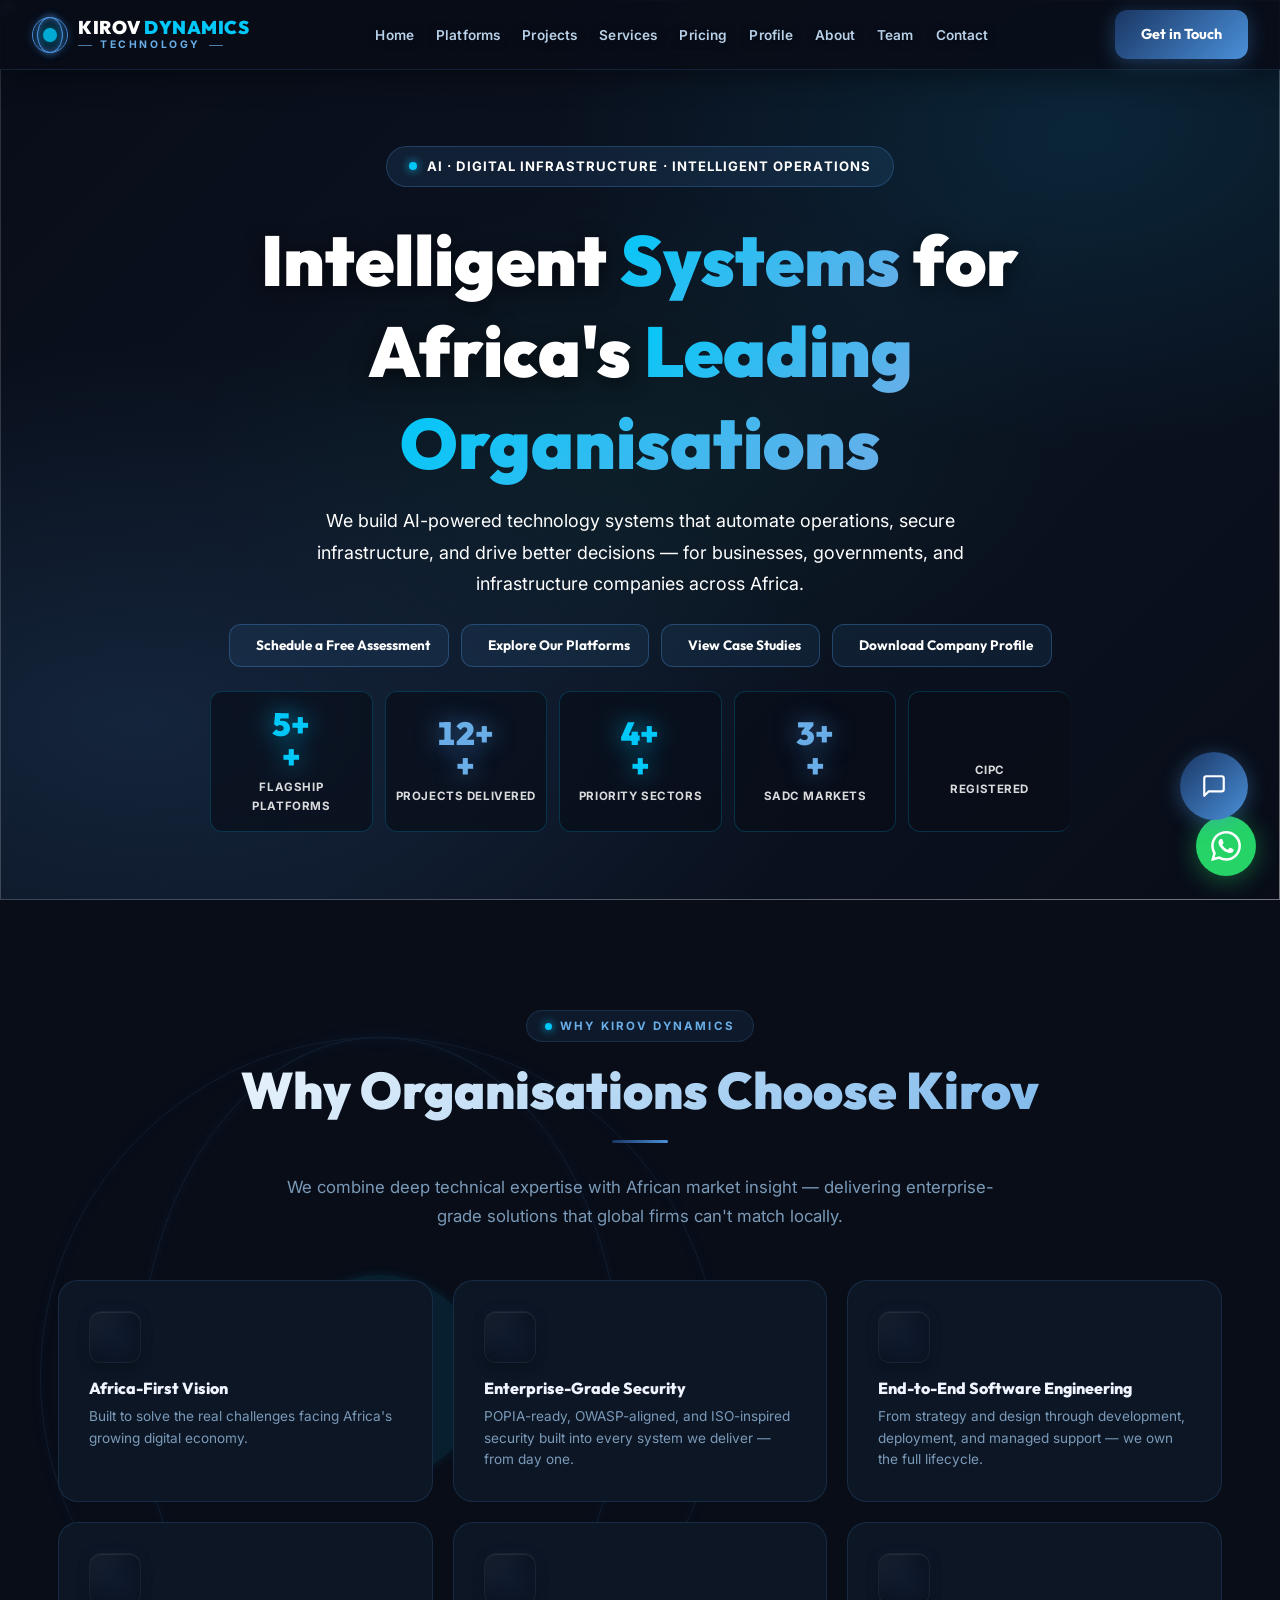
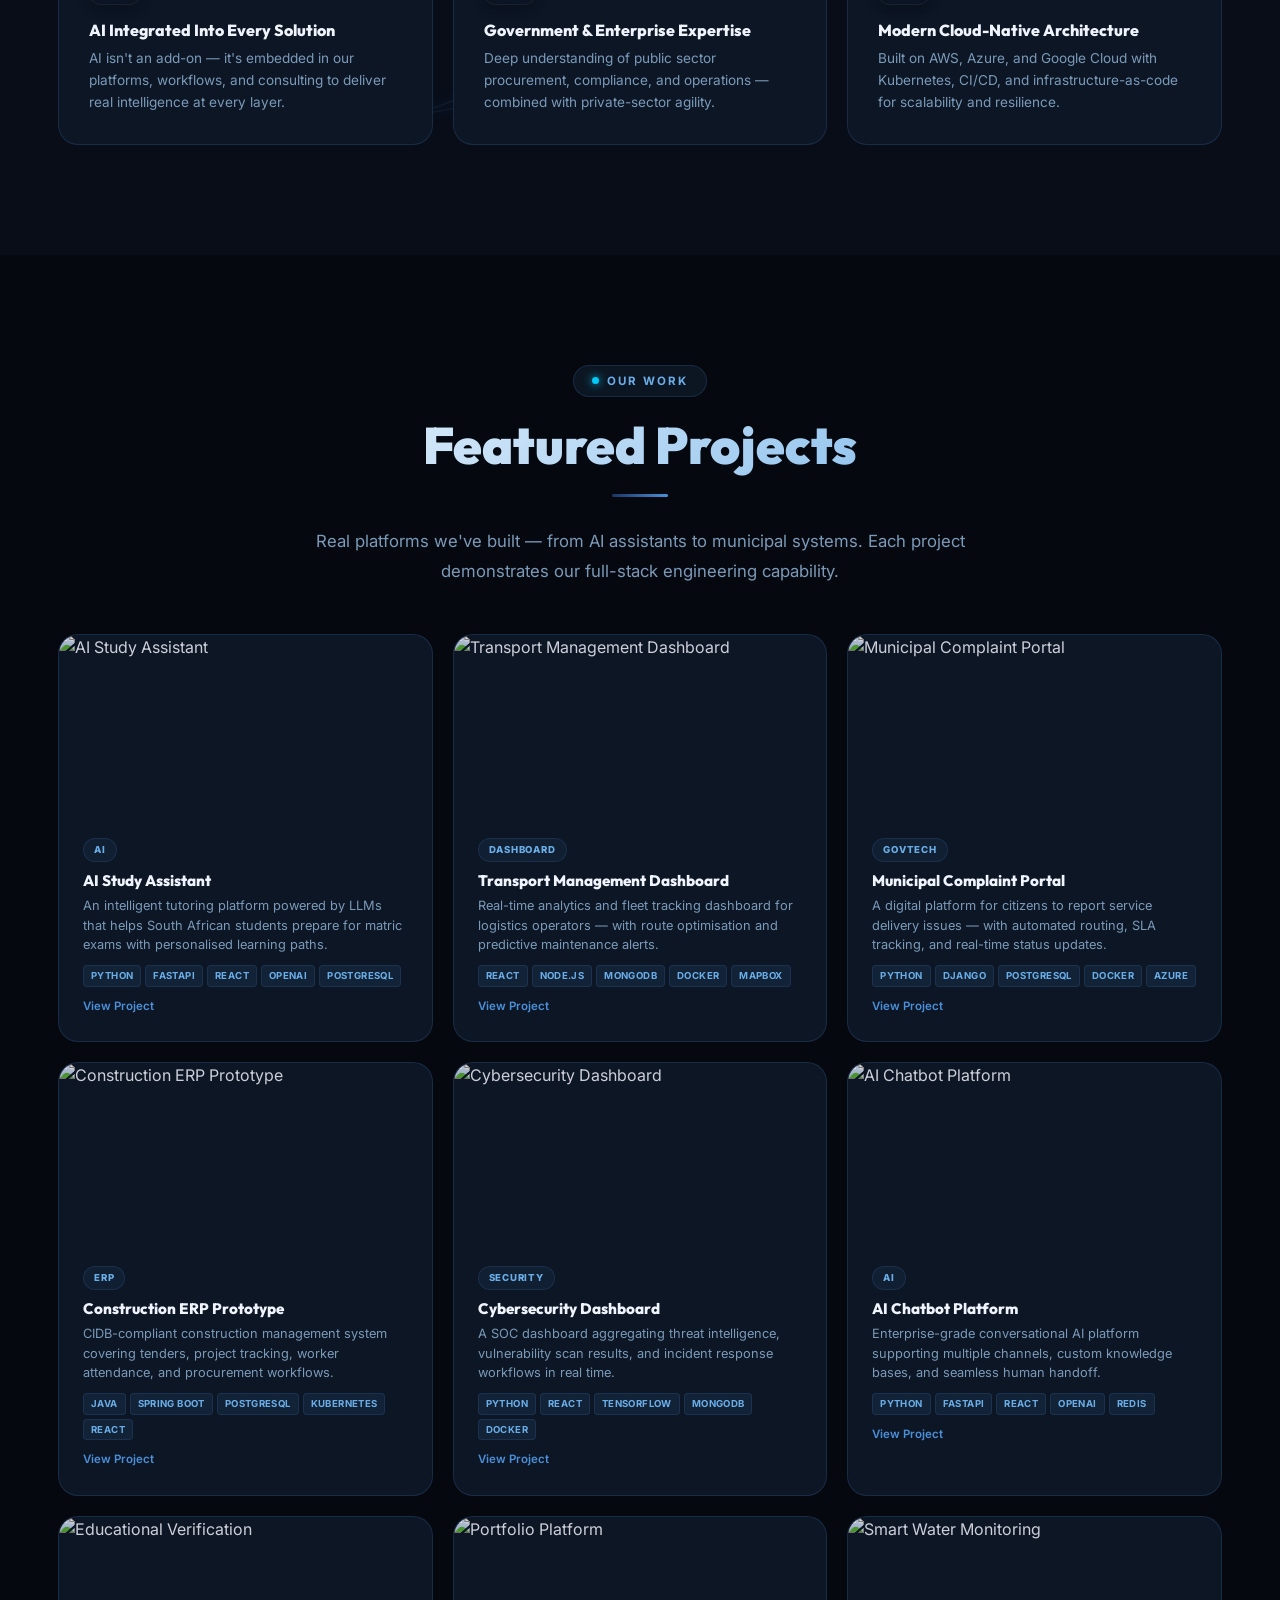
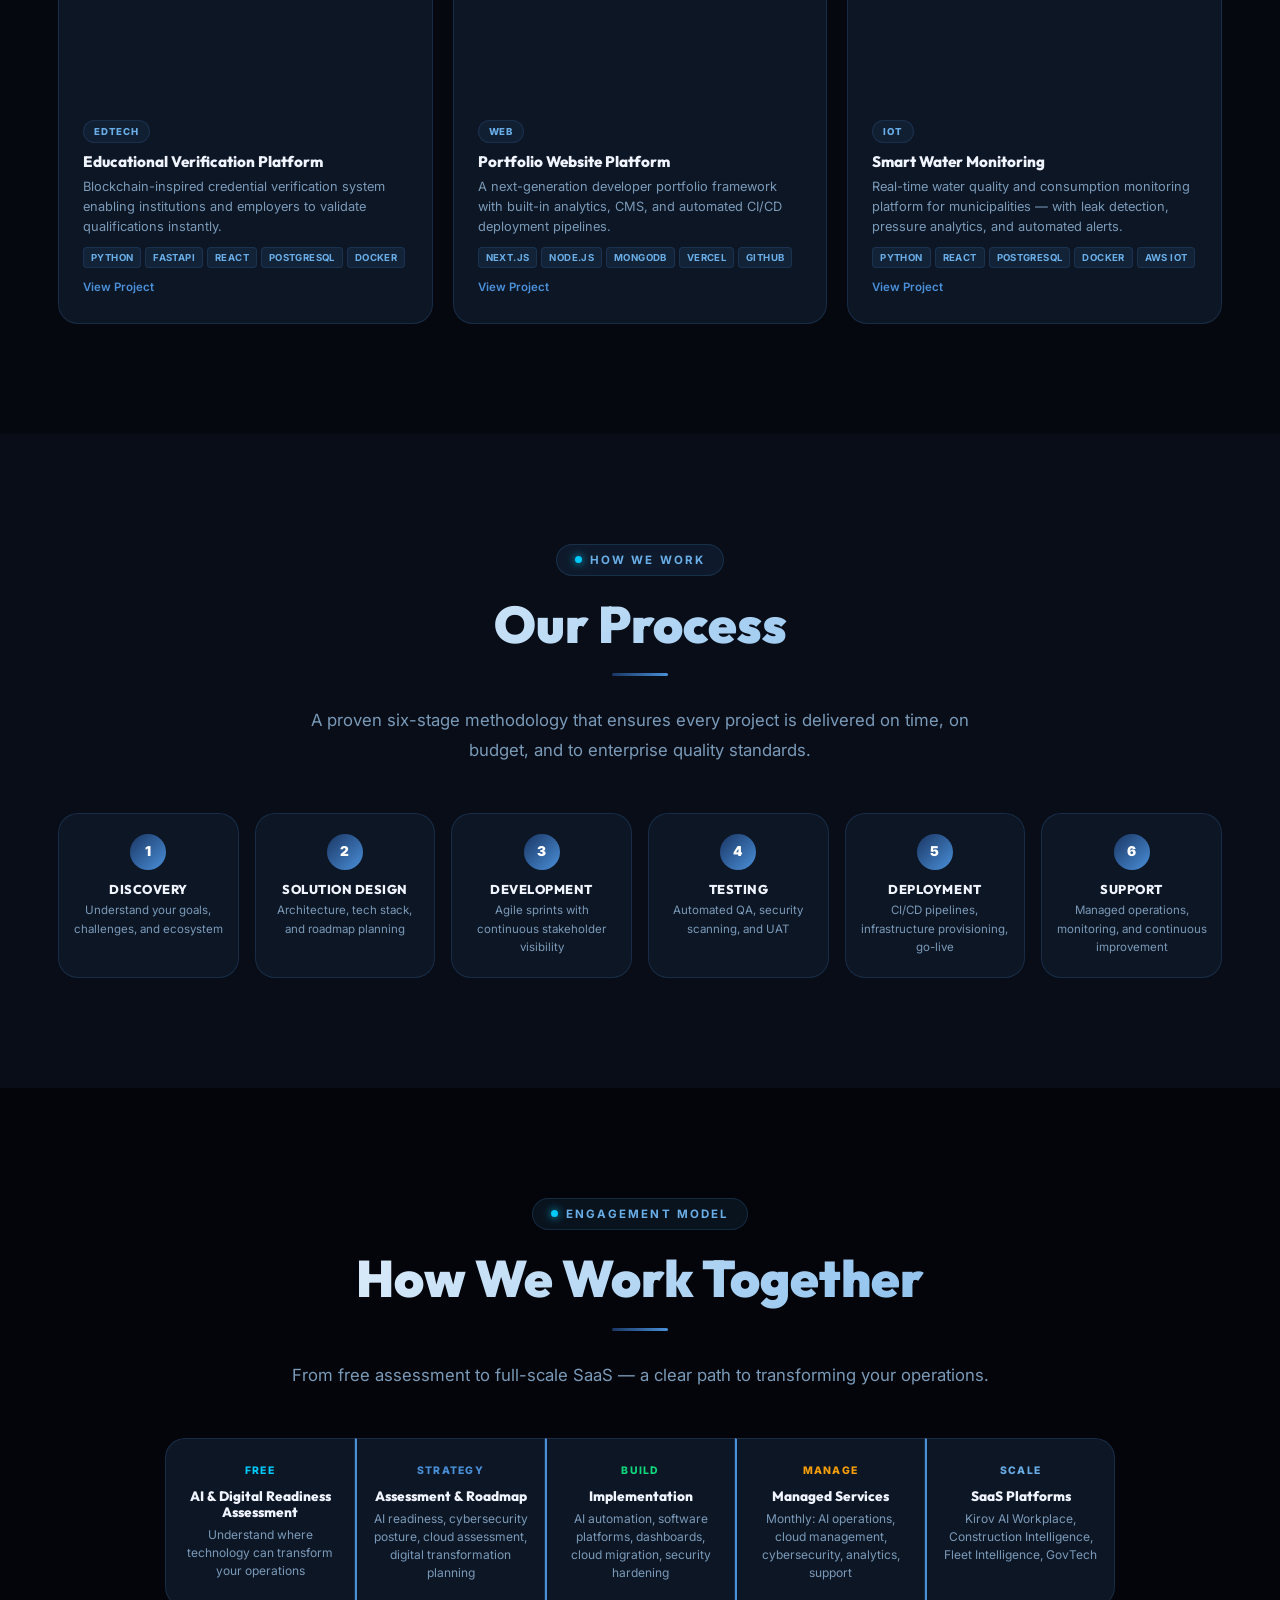
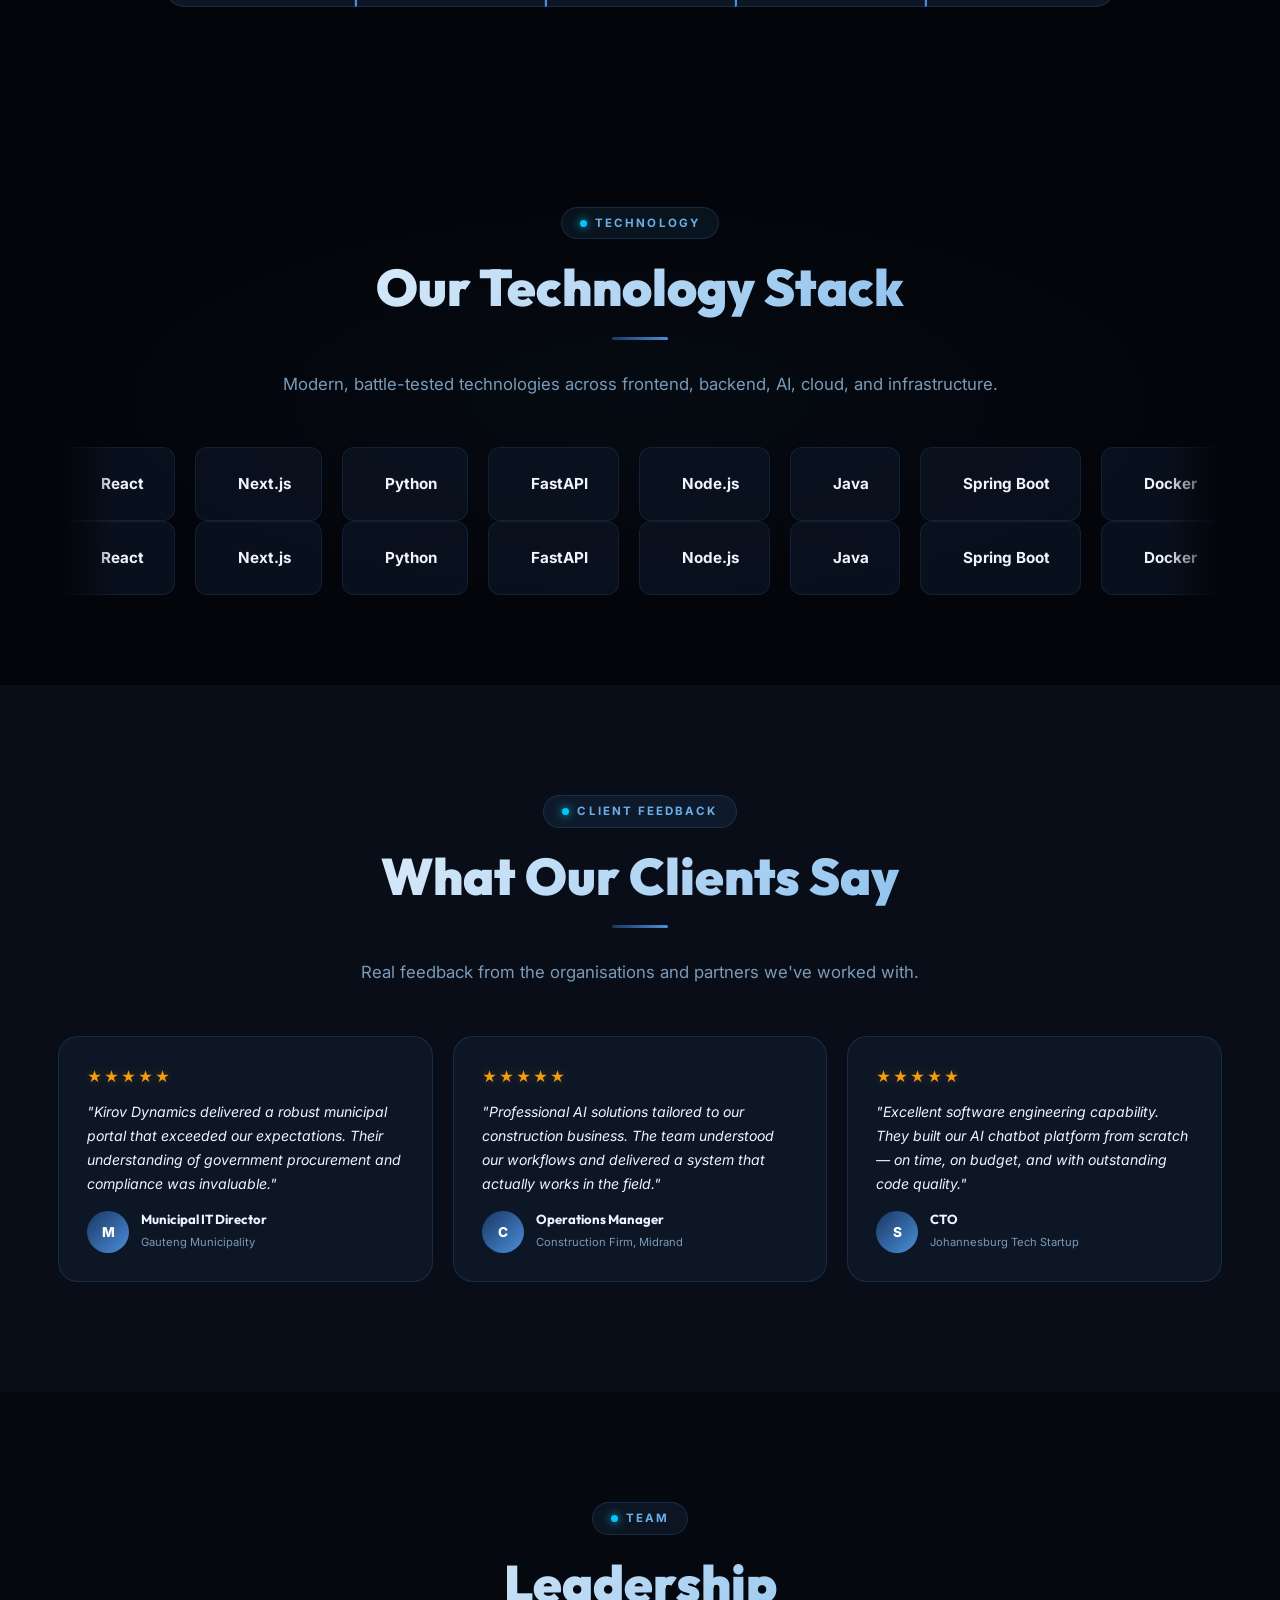
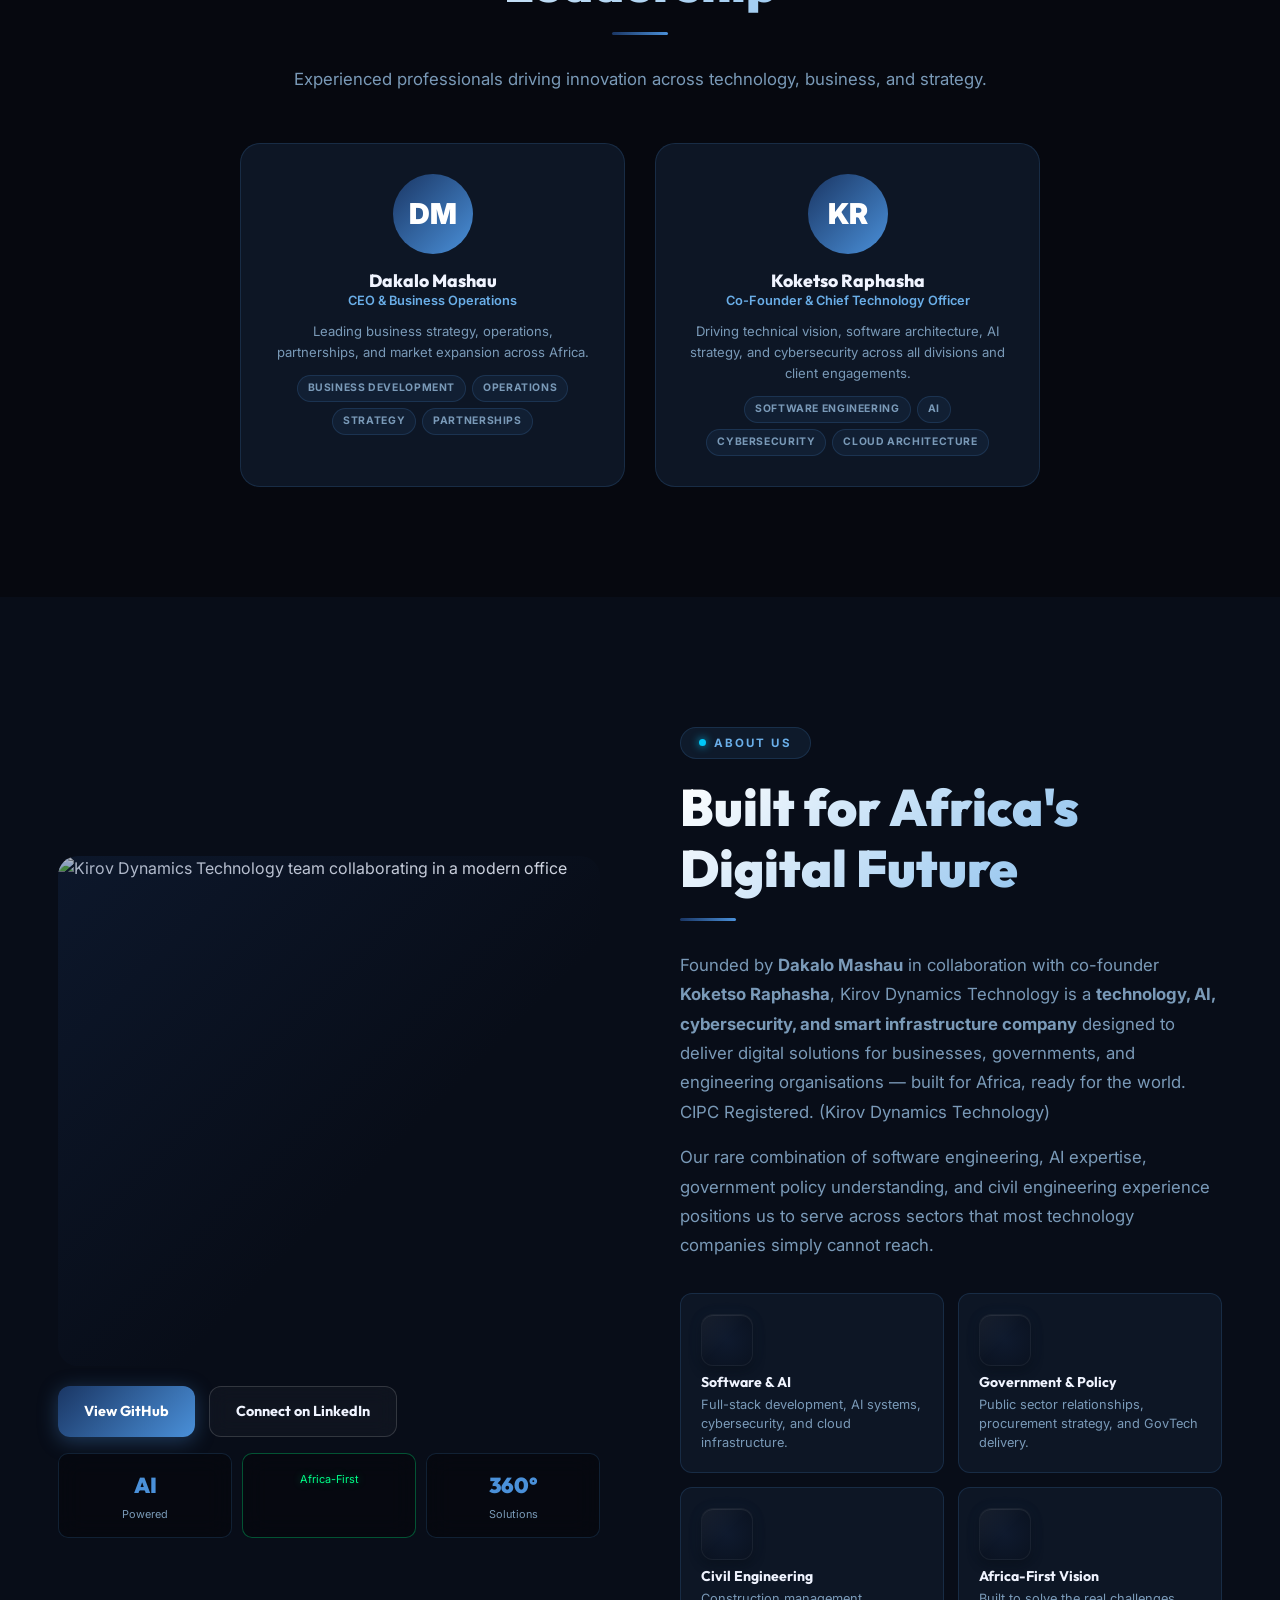
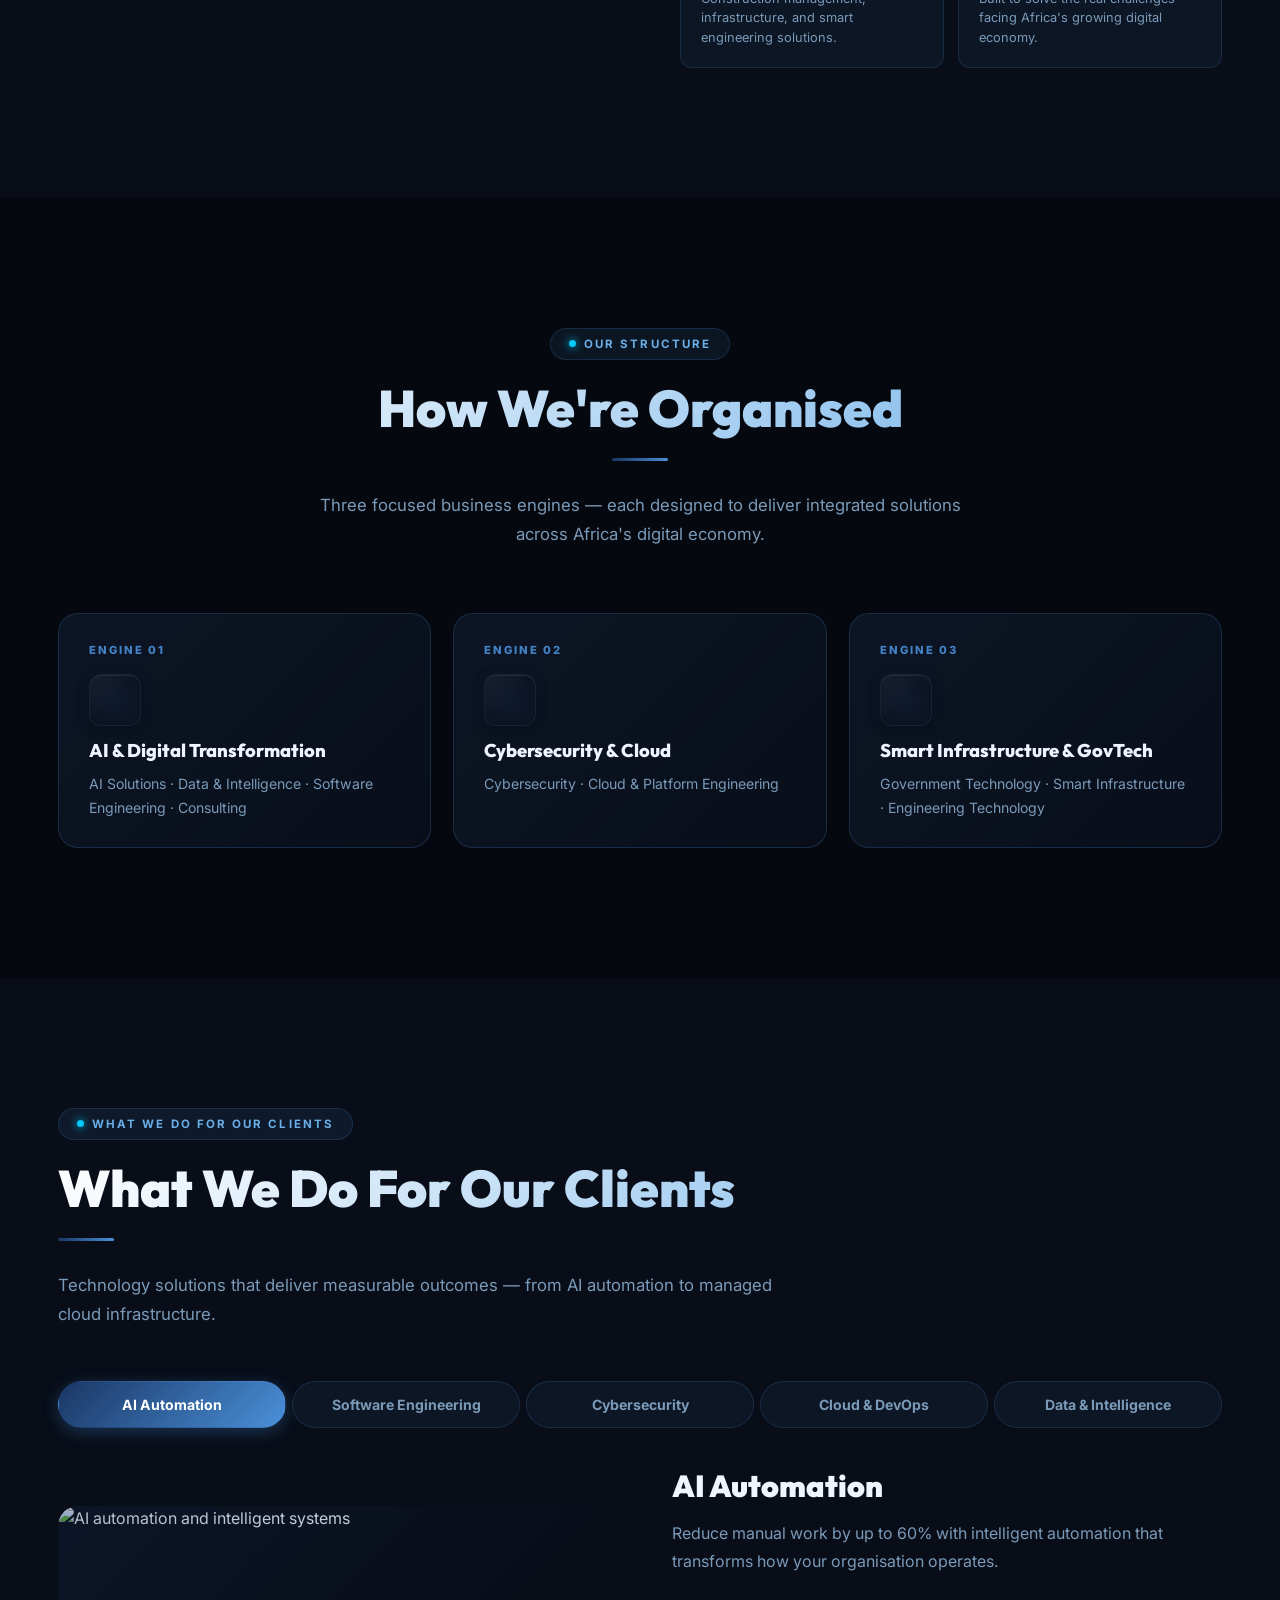
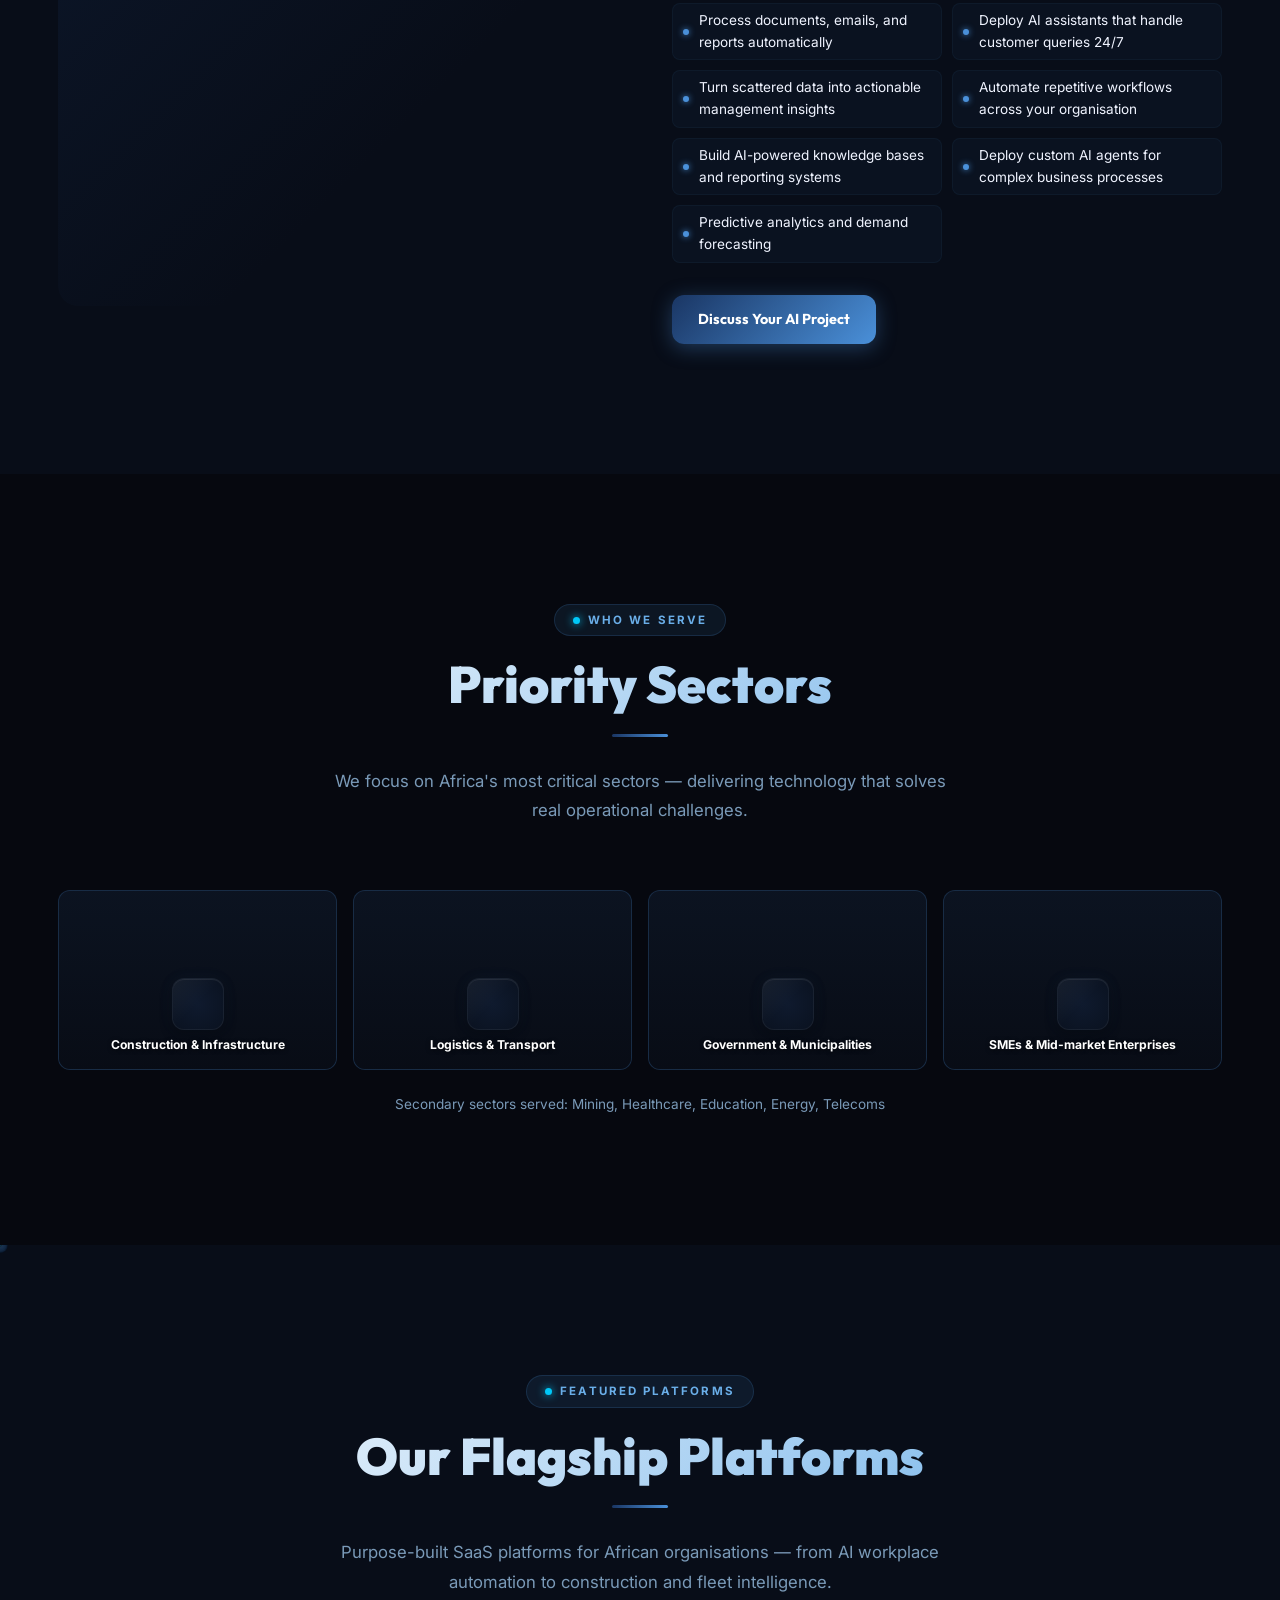
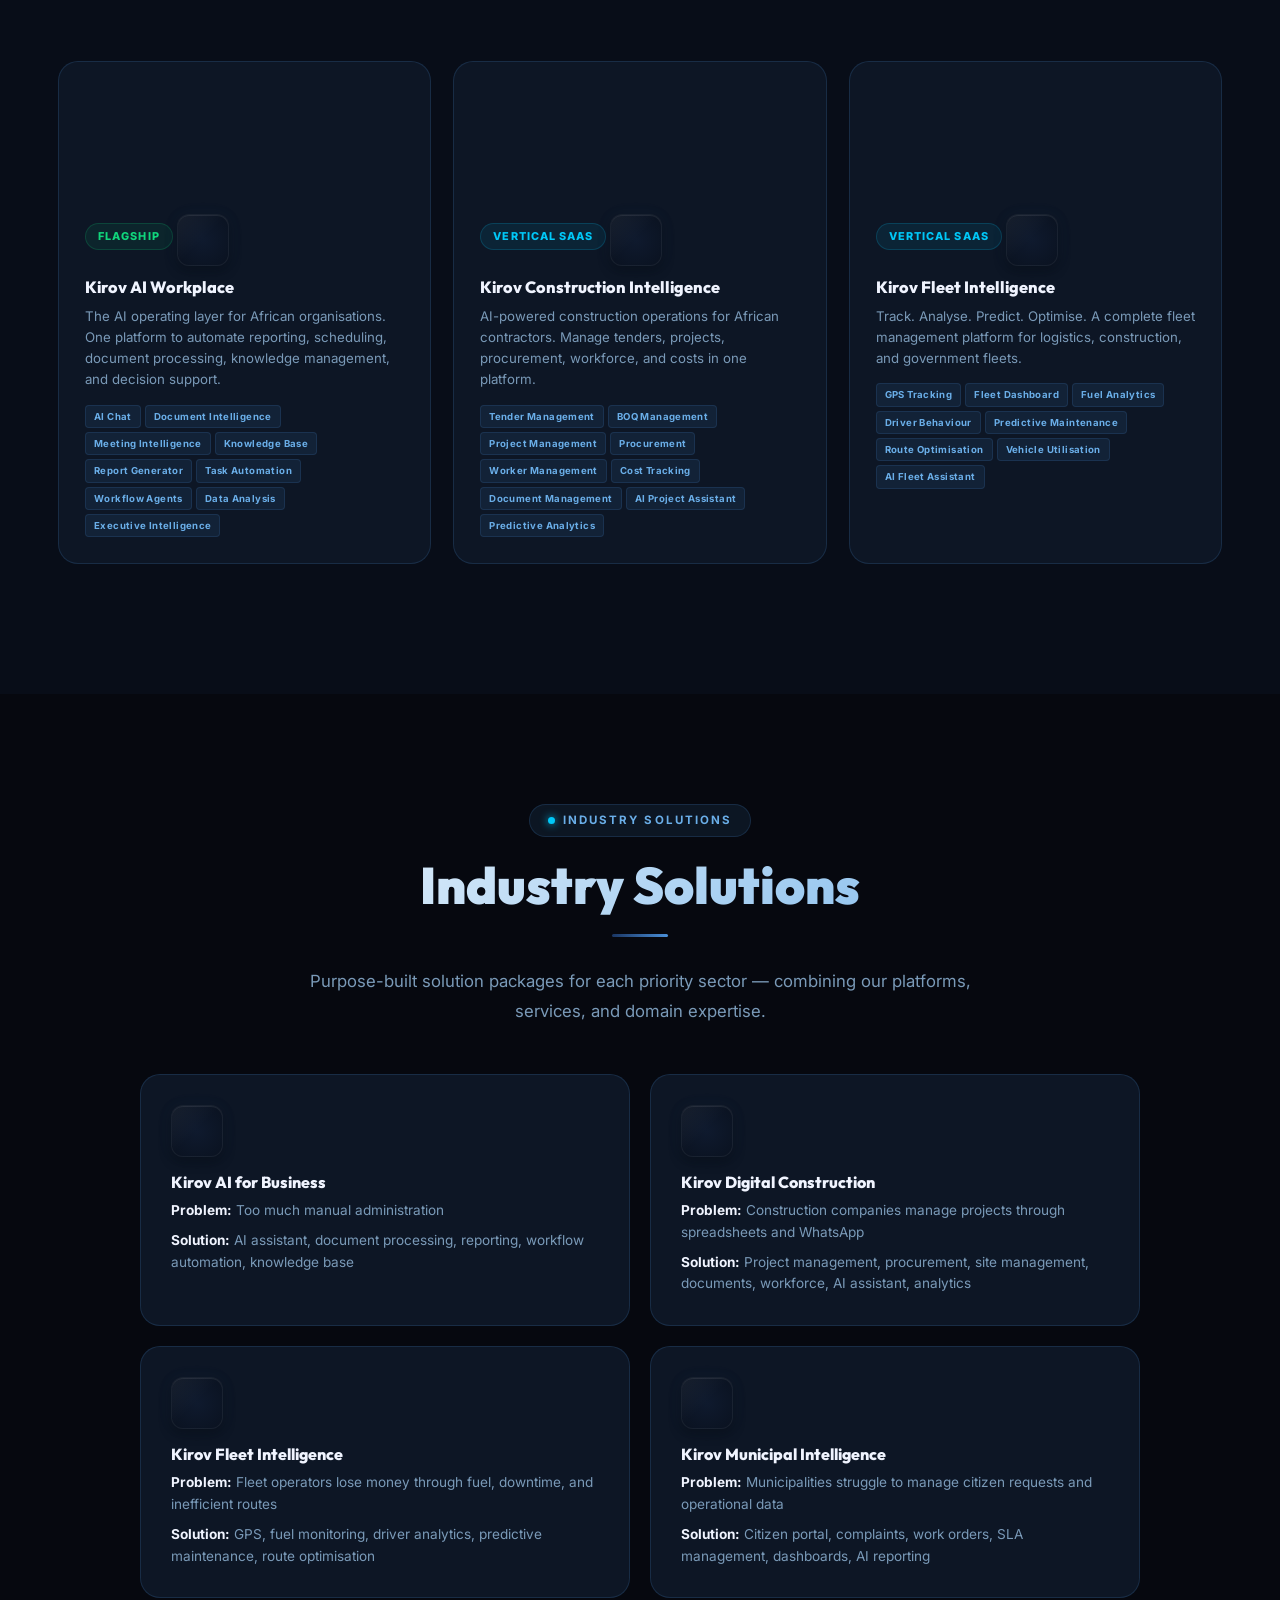
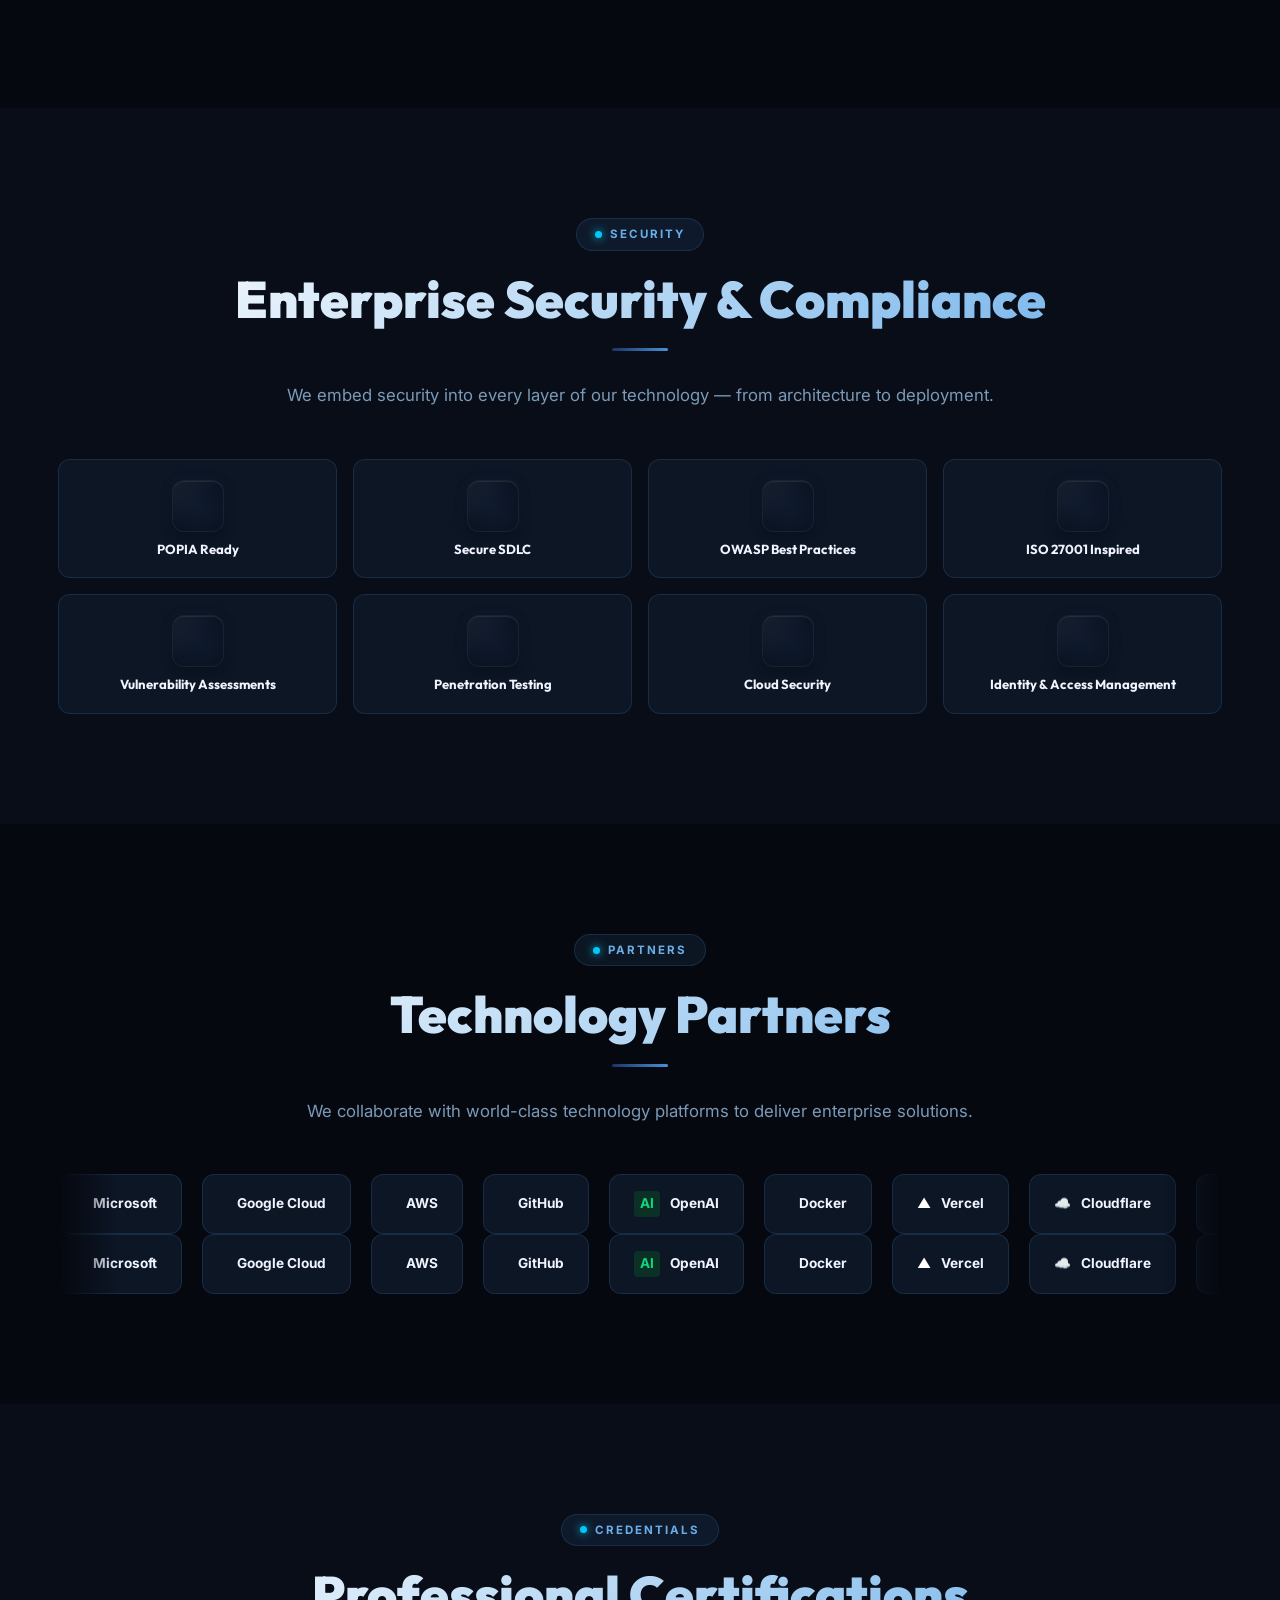
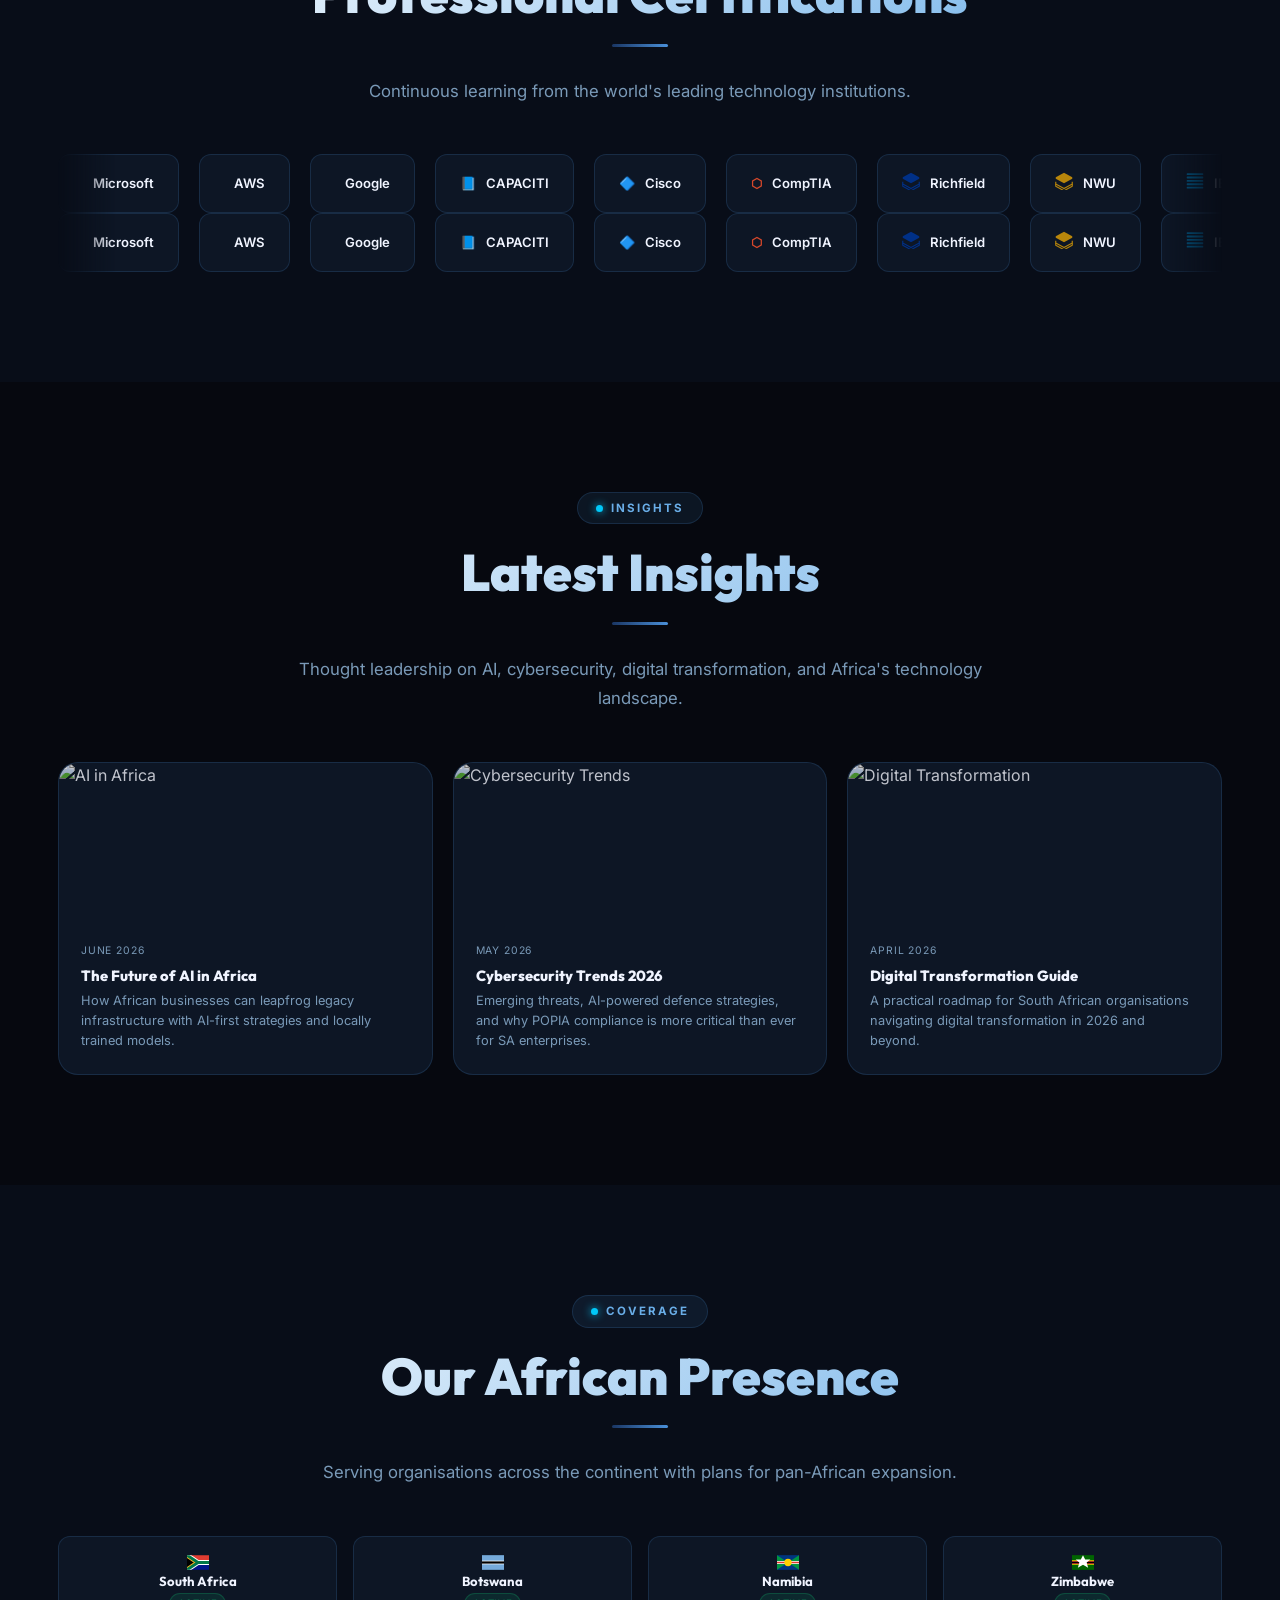
==== commit 6956063b: "fix: navbar letter-wrapping and layout Root cause: body word-break:break-word was forcing letter-by-" ====
--- a/index.html
+++ b/index.html
@@ -99,6 +99,8 @@
       font-family:'Outfit',sans-serif; font-weight:700; font-size:0.9rem;
       padding:13px 26px; border-radius:var(--radius);
       transition:var(--transition); cursor:pointer; white-space:nowrap;
+      flex-shrink:0;
+      word-break:normal; overflow-wrap:normal;
     }
     .btn-primary {
       background:linear-gradient(135deg,var(--primary),var(--accent));
@@ -137,6 +139,7 @@
       backdrop-filter:blur(24px);
       border-bottom:1px solid var(--border);
       box-shadow:0 4px 30px rgba(0,0,0,0.5);
+      overflow: visible;
     }
     #navbar.scrolled {
       padding:6px 0;
@@ -145,13 +148,23 @@
       border-bottom:1px solid var(--border);
       box-shadow:0 4px 30px rgba(0,0,0,0.5);
     }
-    .nav-inner { display:flex; align-items:center; justify-content:space-between; gap:24px; }
+    .nav-inner {
+      display: flex;
+      align-items: center;
+      justify-content: space-between;
+      gap: 16px;
+      width: 100%;
+      max-width: 1440px;
+      margin: 0 auto;
+      padding: 0 32px;
+    }
     .nav-logo {
       display: flex;
       align-items: center;
-      gap: 16px;
+      gap: 10px;
       text-decoration: none;
       margin: 0;
+      flex-shrink: 0;
     }
     .nav-logo img {
       height: 72px; width: auto; display: block;
@@ -189,11 +202,33 @@
       margin-top: 6px;
       text-shadow: 0 0 8px rgba(74,144,217,0.3);
     }
-    .nav-links { display:flex; align-items:center; gap:24px; }
+    .nav-links {
+      display: flex;
+      align-items: center;
+      gap: 22px;
+      flex-wrap: nowrap;
+      list-style: none;
+      margin: 0;
+      padding: 0;
+      word-break: normal;
+      overflow-wrap: normal;
+    }
+    .nav-links li {
+      flex-shrink: 0;
+    }
     .nav-links a {
-      font-size:0.82rem; font-weight:700; color:#b8d0e8;
-      transition:var(--transition); position:relative; letter-spacing:0.02em;
-      text-shadow:0 1px 8px rgba(0,0,0,0.5);
+      font-size: 0.85rem;
+      font-weight: 600;
+      color: #b8d0e8;
+      transition: var(--transition);
+      position: relative;
+      letter-spacing: 0.01em;
+      text-shadow: 0 1px 8px rgba(0,0,0,0.5);
+      white-space: nowrap;
+      flex-shrink: 0;
+      display: inline-block;
+      word-break: normal;
+      overflow-wrap: normal;
     }
     .nav-links a:hover { color:#fff; }
     .nav-links a::after {
@@ -217,6 +252,9 @@
       align-items: center;
       gap: 10px;
       text-decoration: none;
+      flex-shrink: 0;
+      word-break: normal;
+      overflow-wrap: normal;
     }
     .css-globe {
       width: 36px;
@@ -972,22 +1010,26 @@
       .services-tabs { grid-template-columns:repeat(4,1fr); }
     }
     @media(max-width:1024px){
+      .nav-links { gap:14px; }
+      .nav-links a { font-size:0.78rem; }
+      .nav-inner { padding:0 20px; gap:12px; }
       .footer-grid { grid-template-columns:1fr 1fr; }
       .tab-panel.active { grid-template-columns:1fr; }
       .service-img { order:-1; }
       .hero-badge { font-size:0.65rem; padding:7px 16px; }
     }
     @media(max-width:900px){
+      .nav-links, .nav-cta-btn { display:none !important; }
+      .hamburger { display:flex; }
       .about-grid { grid-template-columns:1fr; }
       .contact-grid { grid-template-columns:1fr; }
       .industries-grid { grid-template-columns:repeat(2,1fr); }
       .services-tabs { grid-template-columns:repeat(3,1fr); }
     }
     @media(max-width:768px){
-      .nav-links, .nav-cta-btn { display:none !important; }
-      .hamburger { display:flex; }
-      #navbar { padding:10px 0; }
-      #navbar.scrolled { padding:6px 0; }
+      #navbar { padding:8px 0; }
+      #navbar.scrolled { padding:5px 0; }
+      .nav-inner { padding:0 16px; }
       .hero-stats { display:grid; grid-template-columns:repeat(3,1fr); gap:6px; max-width:100%; }
       .stat-item { min-height:unset; padding:8px 4px; border-radius:8px; }
       .stat-num { font-size:1.1rem; }
@@ -1007,9 +1049,11 @@
       .hero-sub { font-size:1.05rem; margin-bottom:18px; }
       .container { padding:0 20px; }
       .divisions-grid { grid-template-columns:1fr; }
-      .nav-logo img { height: 36px !important; }
-      .nav-logo-title { font-size: 1.15rem; }
-      .nav-logo-subtitle { font-size: 0.65rem; letter-spacing: 0.2em; margin-top: 2px; }
+      .nav-logo img { height: 32px !important; }
+      .logo-text-main { font-size: 1rem; }
+      .logo-text-sub { font-size: 0.55rem; letter-spacing: 0.2em; margin-top: 1px; }
+      .css-globe { width: 28px; height: 28px; }
+      .css-globe .core { inset: 9px; }
       .hero-stats { border-top:none; padding-top:10px; }
       .hero-badge { margin-bottom:14px; font-size:0.75rem; padding:6px 14px; }
       .hero-title { font-size:2.6rem; margin-bottom:10px; }
@@ -1037,9 +1081,11 @@
       .cipc-badge i { width:14px!important; height:14px!important; }
       .cipc-badge span { font-size:0.45rem; }
       .section-title { font-size:1.5rem; }
-      .nav-logo img { height: 32px !important; }
-      .nav-logo-title { font-size: 1rem; }
-      .nav-logo-subtitle { font-size: 0.55rem; letter-spacing: 0.18em; }
+      .nav-logo img { height: 28px !important; }
+      .logo-text-main { font-size: 0.9rem; }
+      .logo-text-sub { font-size: 0.5rem; letter-spacing: 0.15em; }
+      .css-globe { width: 24px; height: 24px; }
+      .css-globe .core { inset: 7px; }
       .stat-item { width:auto; padding:0 5px; display:flex; flex-direction:column; align-items:center; }
       .division-card-body { padding:18px; }
       .product-card-body { padding:18px 20px 22px; }
@@ -1527,7 +1573,7 @@
      NAVBAR
 ============================================================ -->
 <nav id="navbar">
-  <div class="container nav-inner">
+  <div class="nav-inner">
     <a href="#home" class="nav-logo logo-container" aria-label="Kirov Dynamics Technology Home">
       <div class="css-globe">
         <div class="ring ring-1"></div>
@@ -1545,10 +1591,12 @@
     <ul class="nav-links" role="navigation" aria-label="Main navigation">
       <li><a href="#home">Home</a></li>
       <li><a href="#solutions">Platforms</a></li>
+      <li><a href="#projects">Projects</a></li>
       <li><a href="#services">Services</a></li>
-      <li><a href="#industries">Industries</a></li>
-      <li><a href="#process">Process</a></li>
+      <li><a href="#pricing">Pricing</a></li>
+      <li><a href="#resources">Profile</a></li>
       <li><a href="#about">About</a></li>
+      <li><a href="#leadership">Team</a></li>
       <li><a href="#contact">Contact</a></li>
     </ul>
     <a href="#contact" class="btn btn-primary nav-cta-btn">Get in Touch</a>
@@ -1560,15 +1608,17 @@
 
 <!-- Mobile Navigation -->
 <div class="mobile-menu" id="mobile-menu" role="dialog" aria-label="Mobile navigation">
-  <button class="mobile-close-btn" id="mobile-close" aria-label="Close menu">Ô£ò</button>
+  <button class="mobile-close-btn" id="mobile-close" aria-label="Close menu">&times;</button>
   <a href="#home" class="mobile-link">Home</a>
   <a href="#solutions" class="mobile-link">Platforms</a>
+  <a href="#projects" class="mobile-link">Projects</a>
   <a href="#services" class="mobile-link">Services</a>
-  <a href="#industries" class="mobile-link">Industries</a>
-  <a href="#process" class="mobile-link">Process</a>
+  <a href="#pricing" class="mobile-link">Pricing</a>
+  <a href="#resources" class="mobile-link">Profile</a>
   <a href="#about" class="mobile-link">About</a>
+  <a href="#leadership" class="mobile-link">Team</a>
   <a href="#contact" class="mobile-link">Contact</a>
-  <a href="#contact" class="btn btn-primary" style="margin-top:8px">Get in Touch</a>
+  <a href="#contact" class="btn btn-primary" style="margin-top:12px">Get in Touch</a>
 </div>
 
 <!-- ============================================================
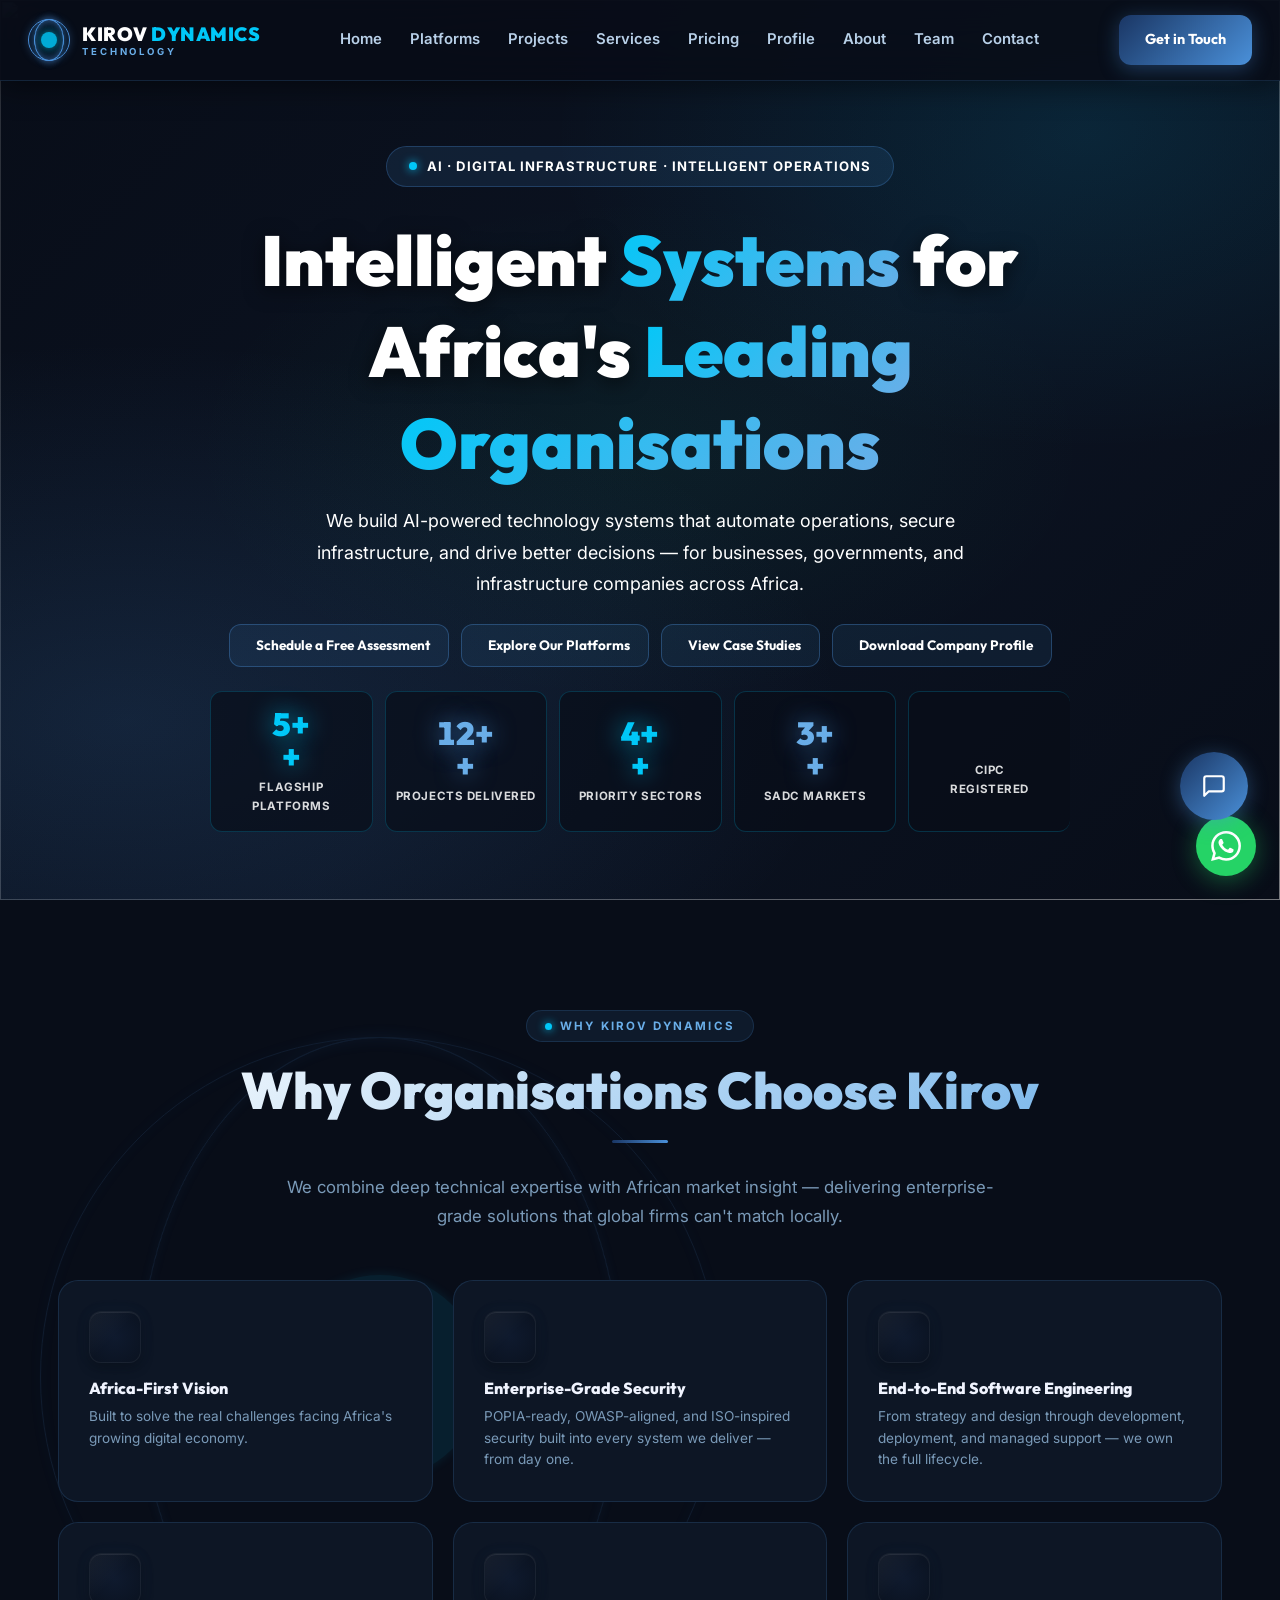
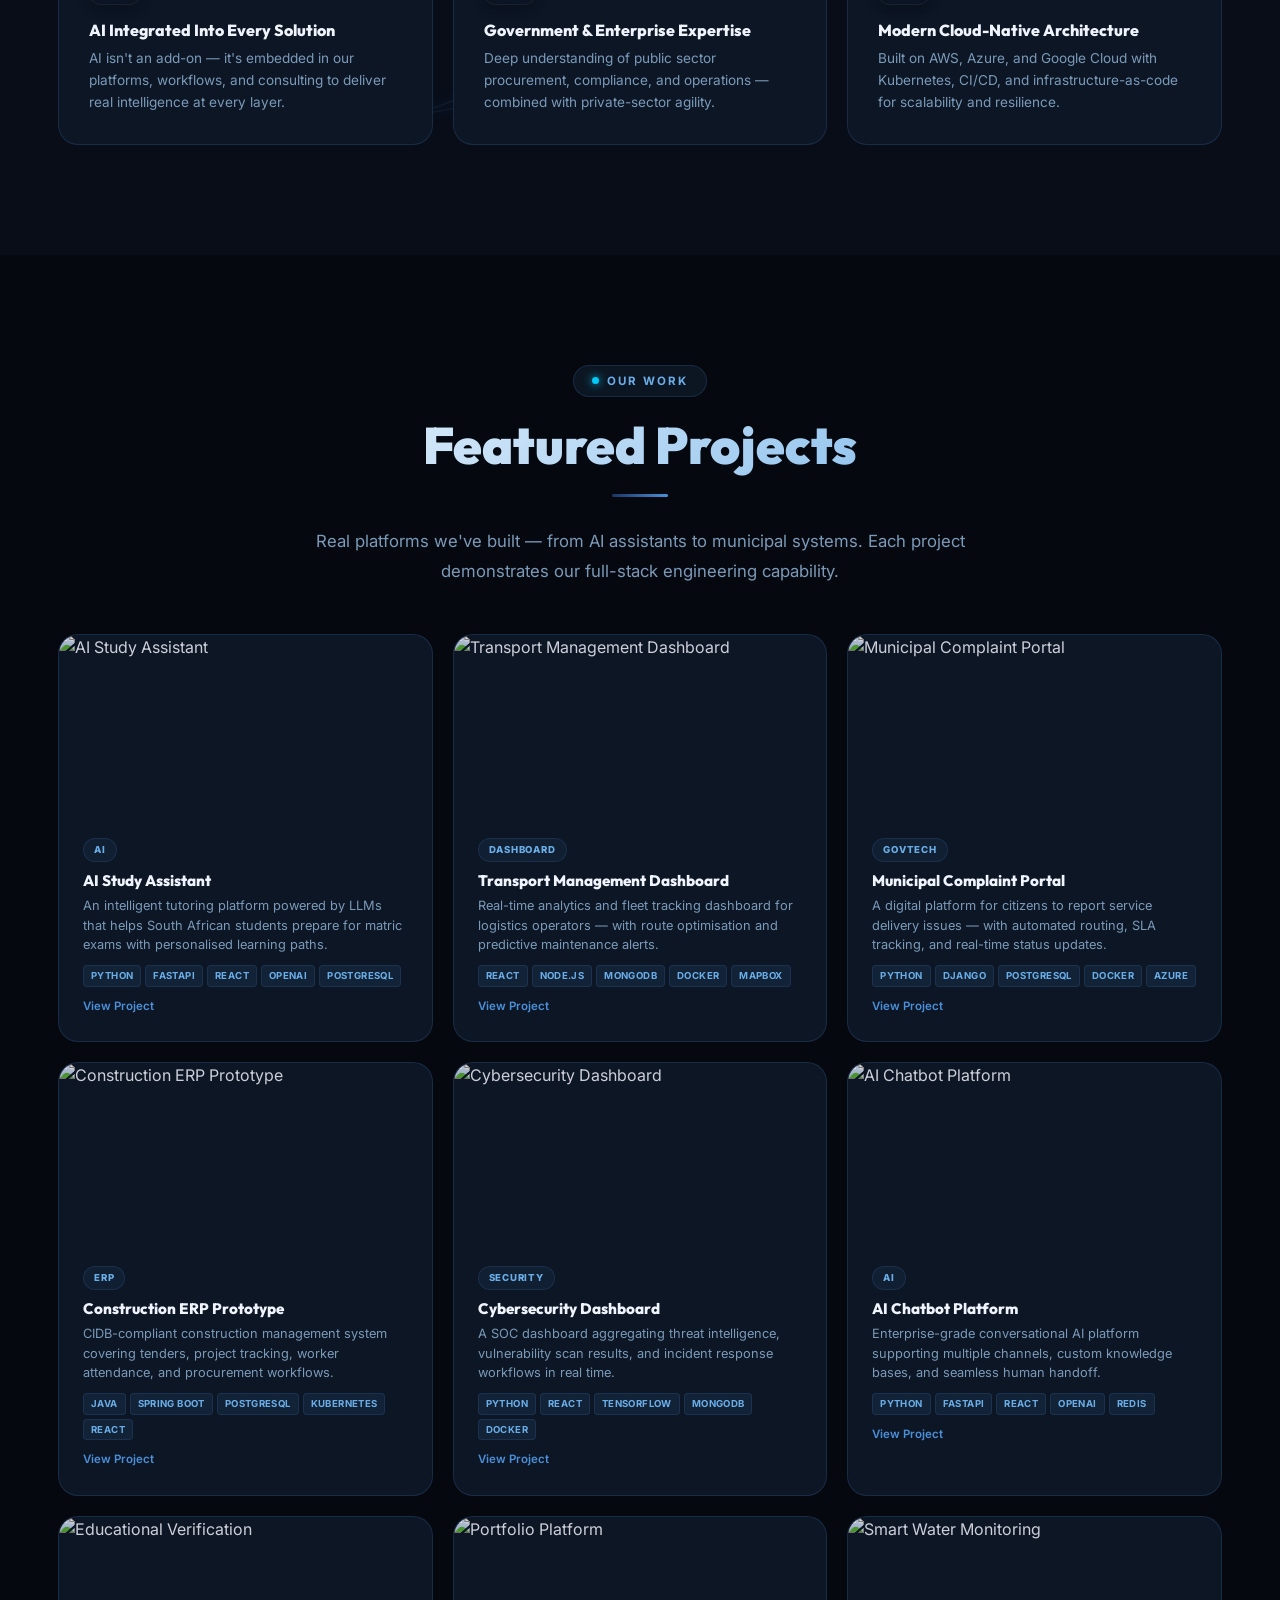
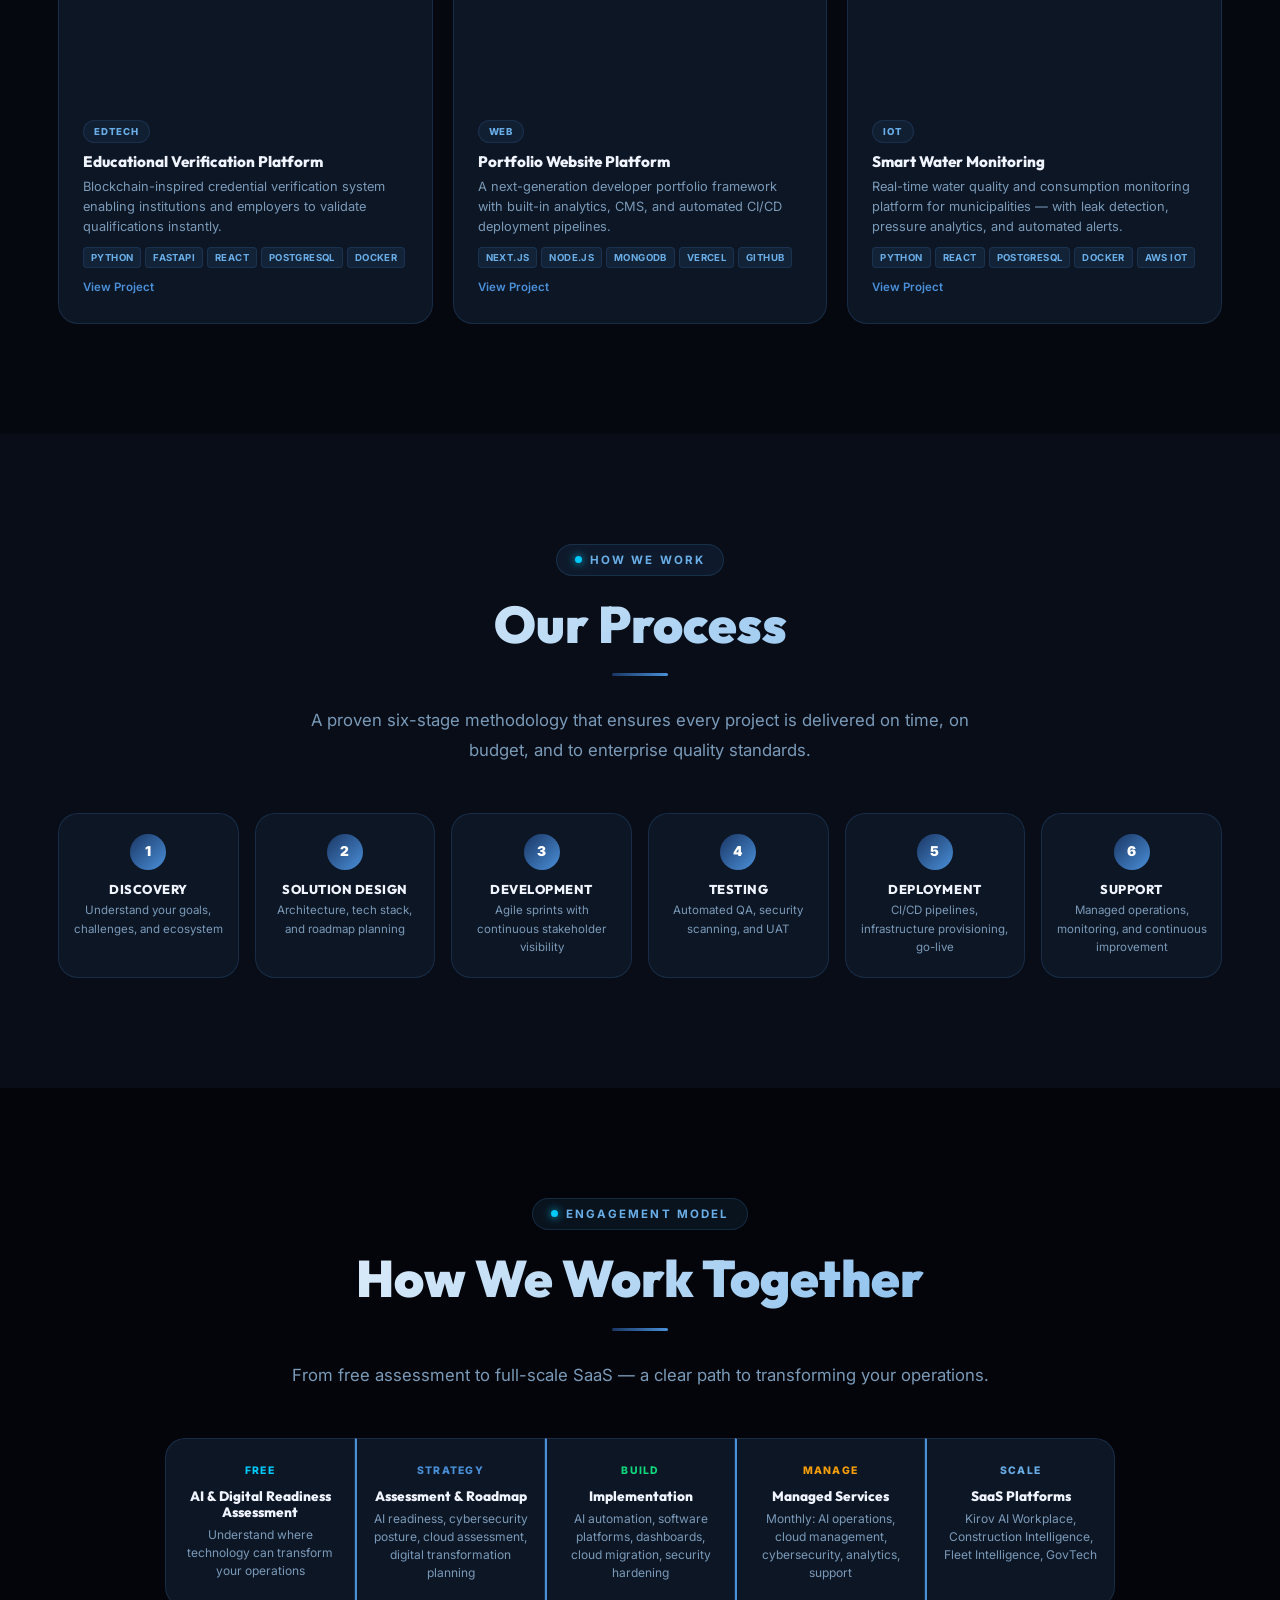
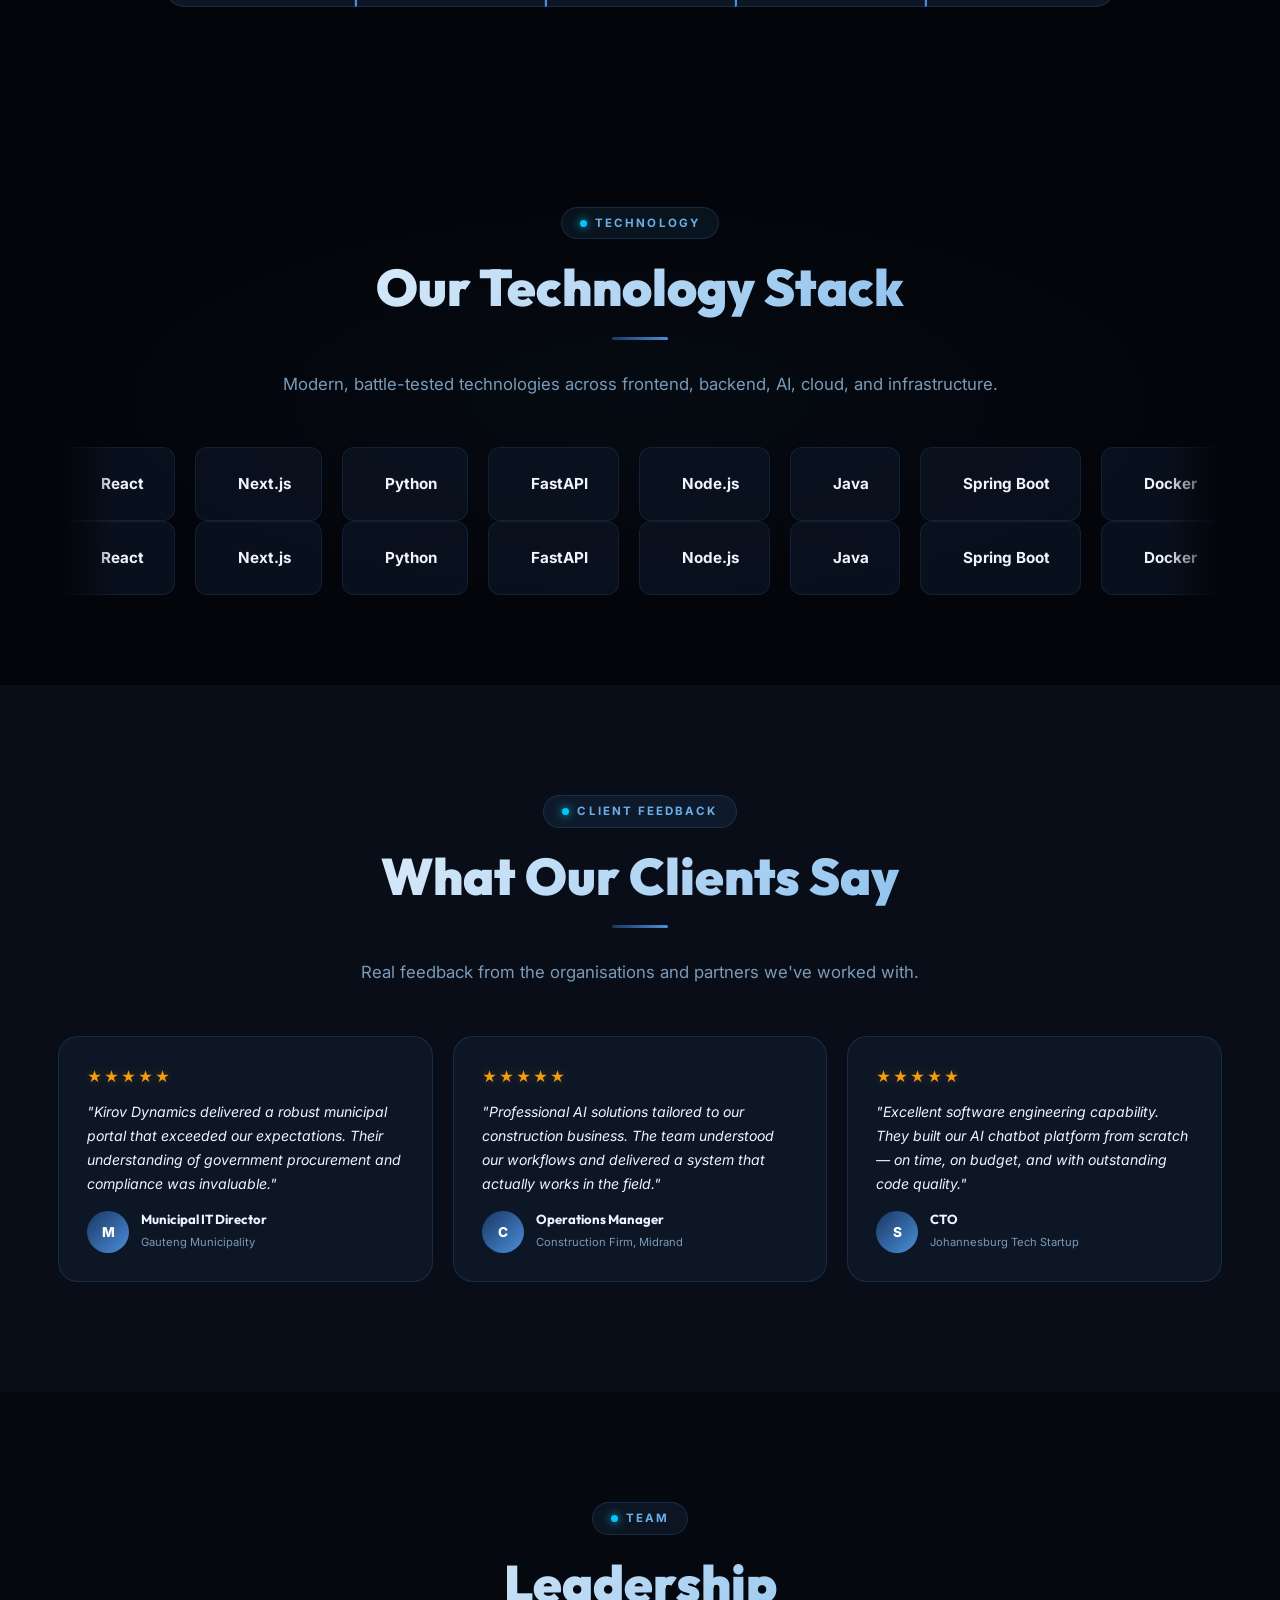
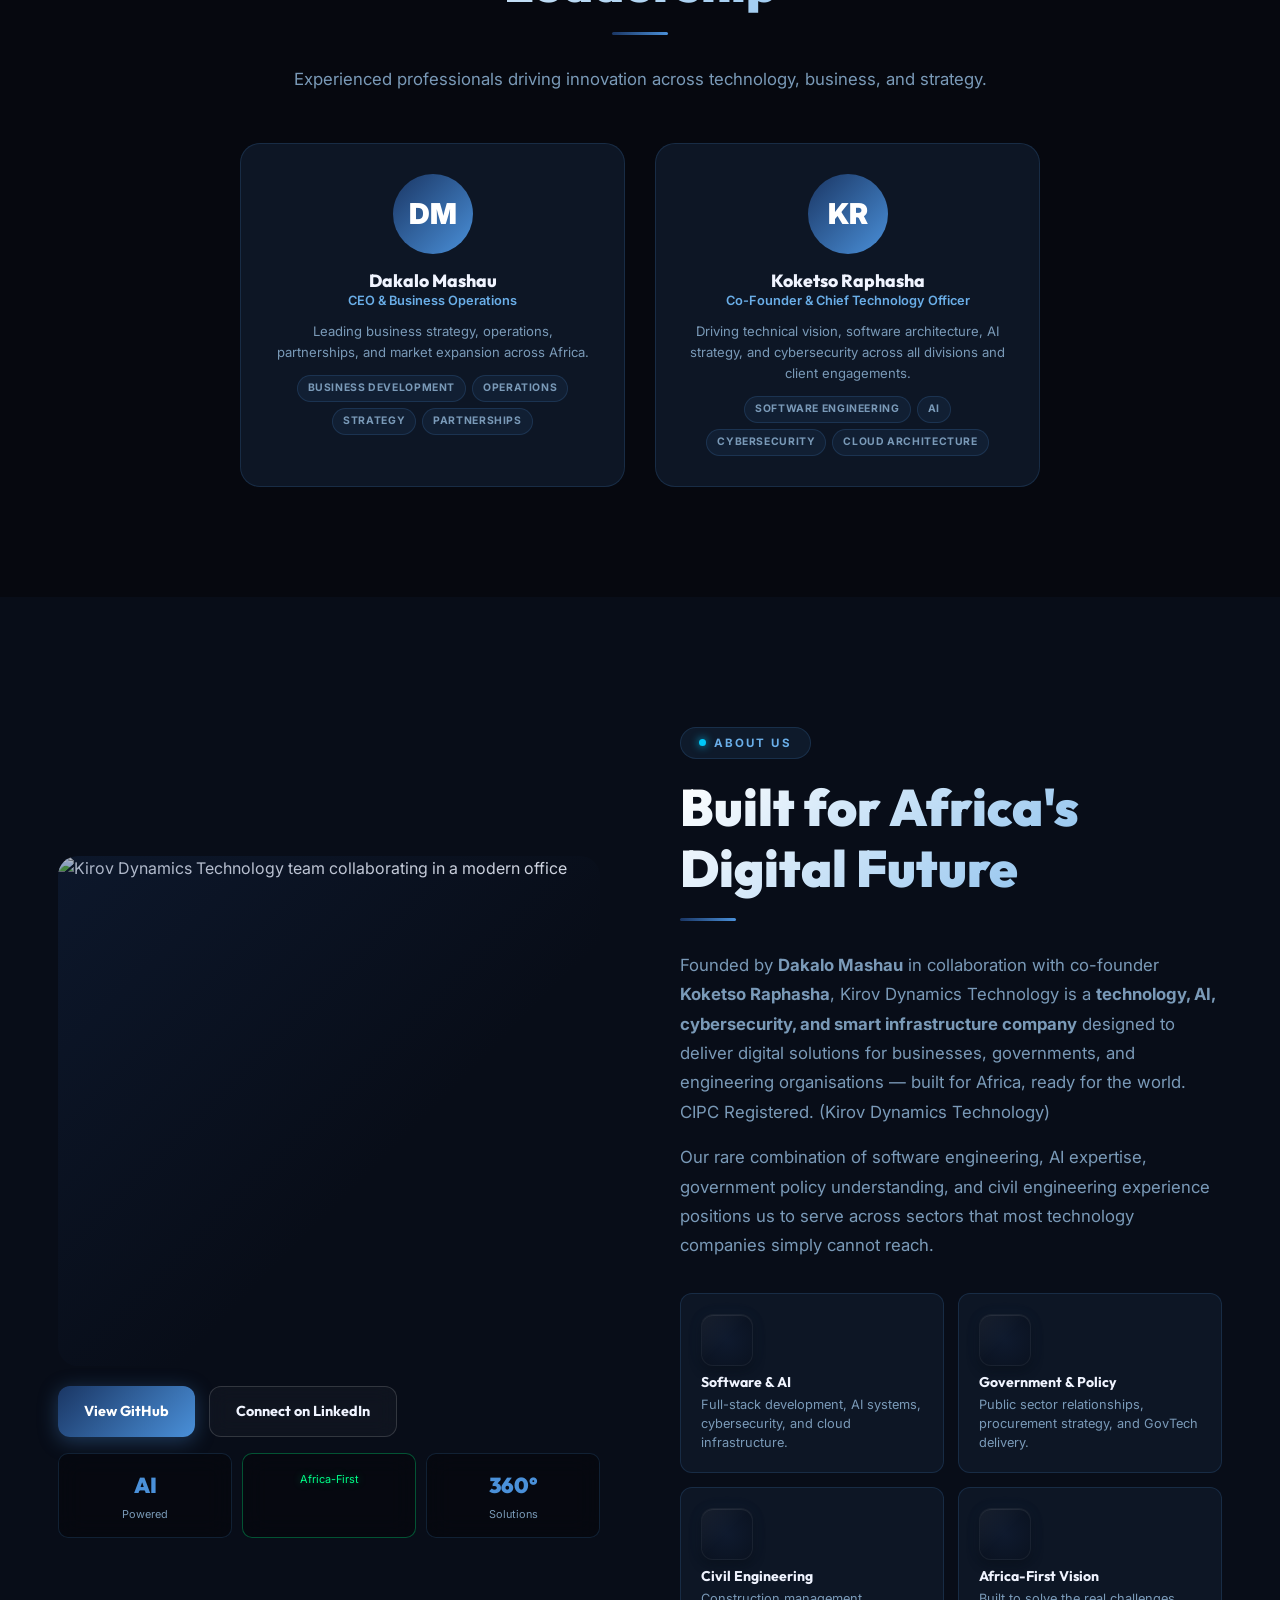
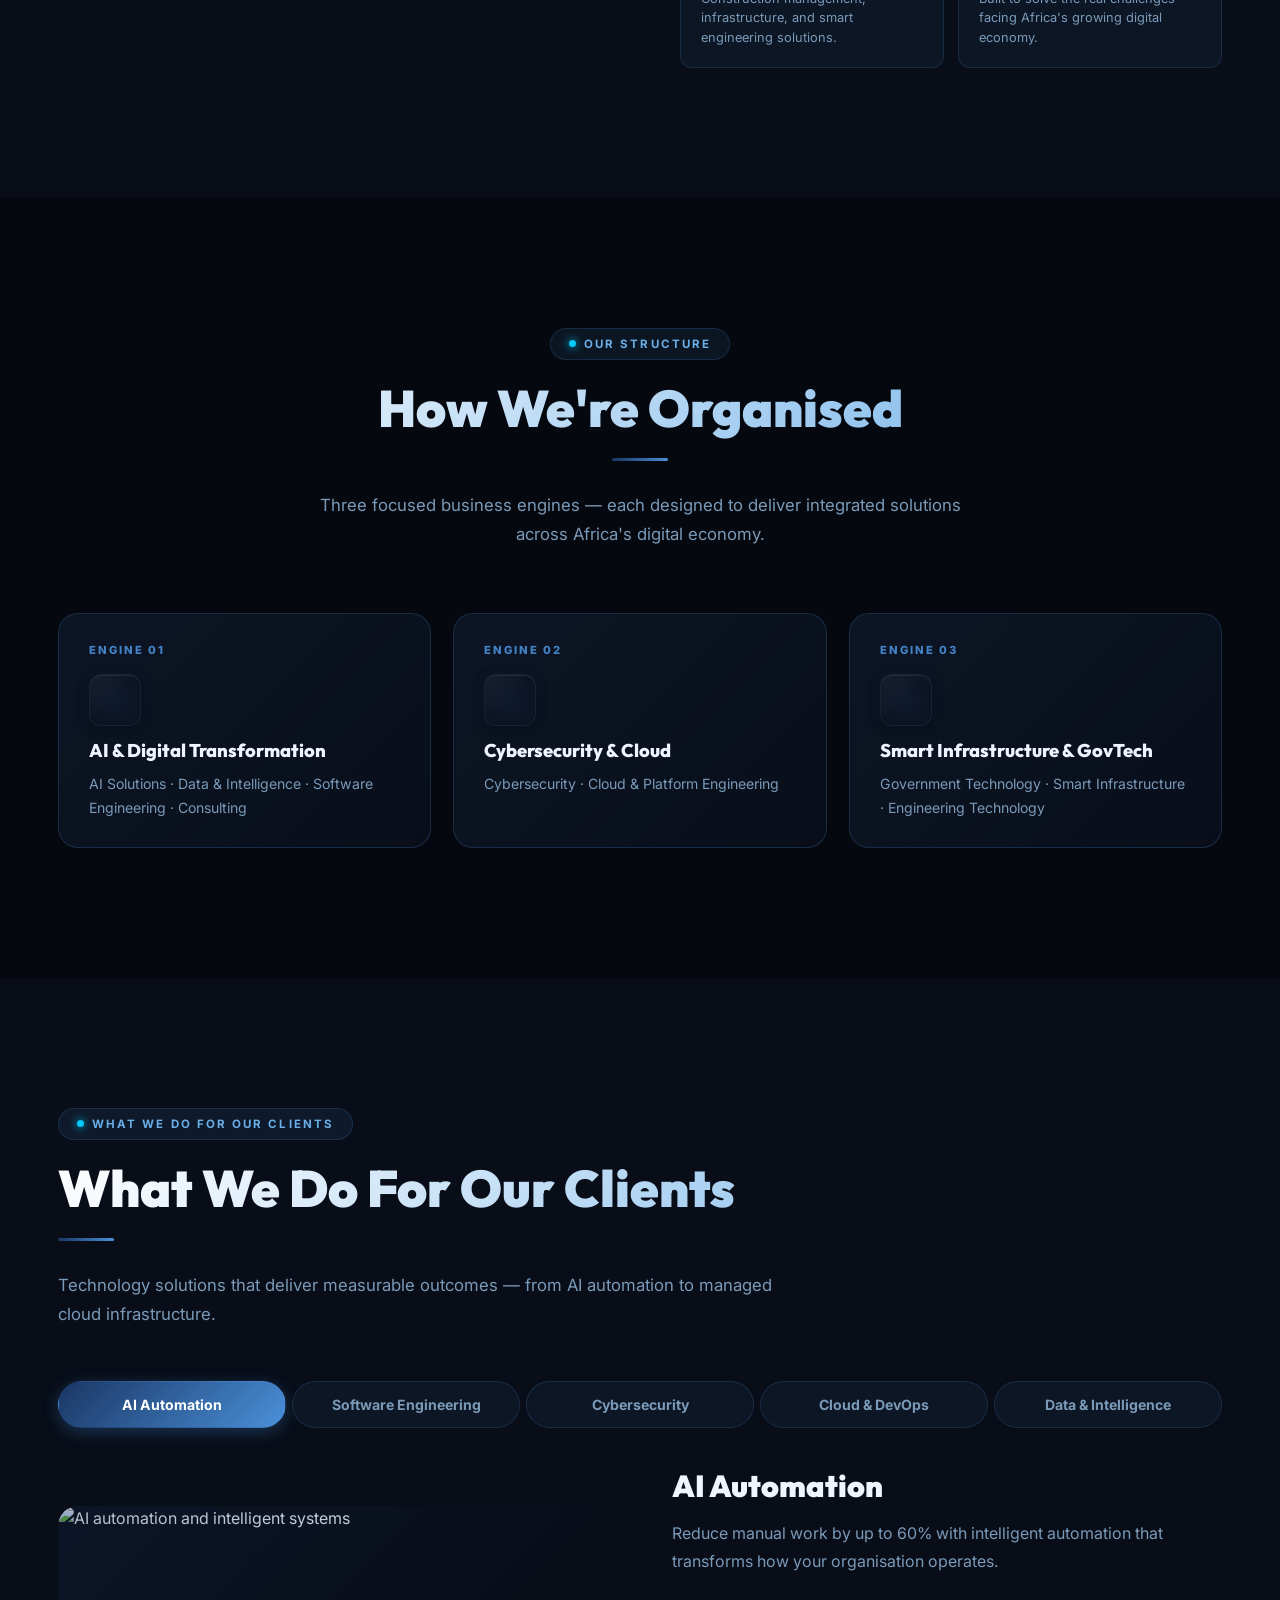
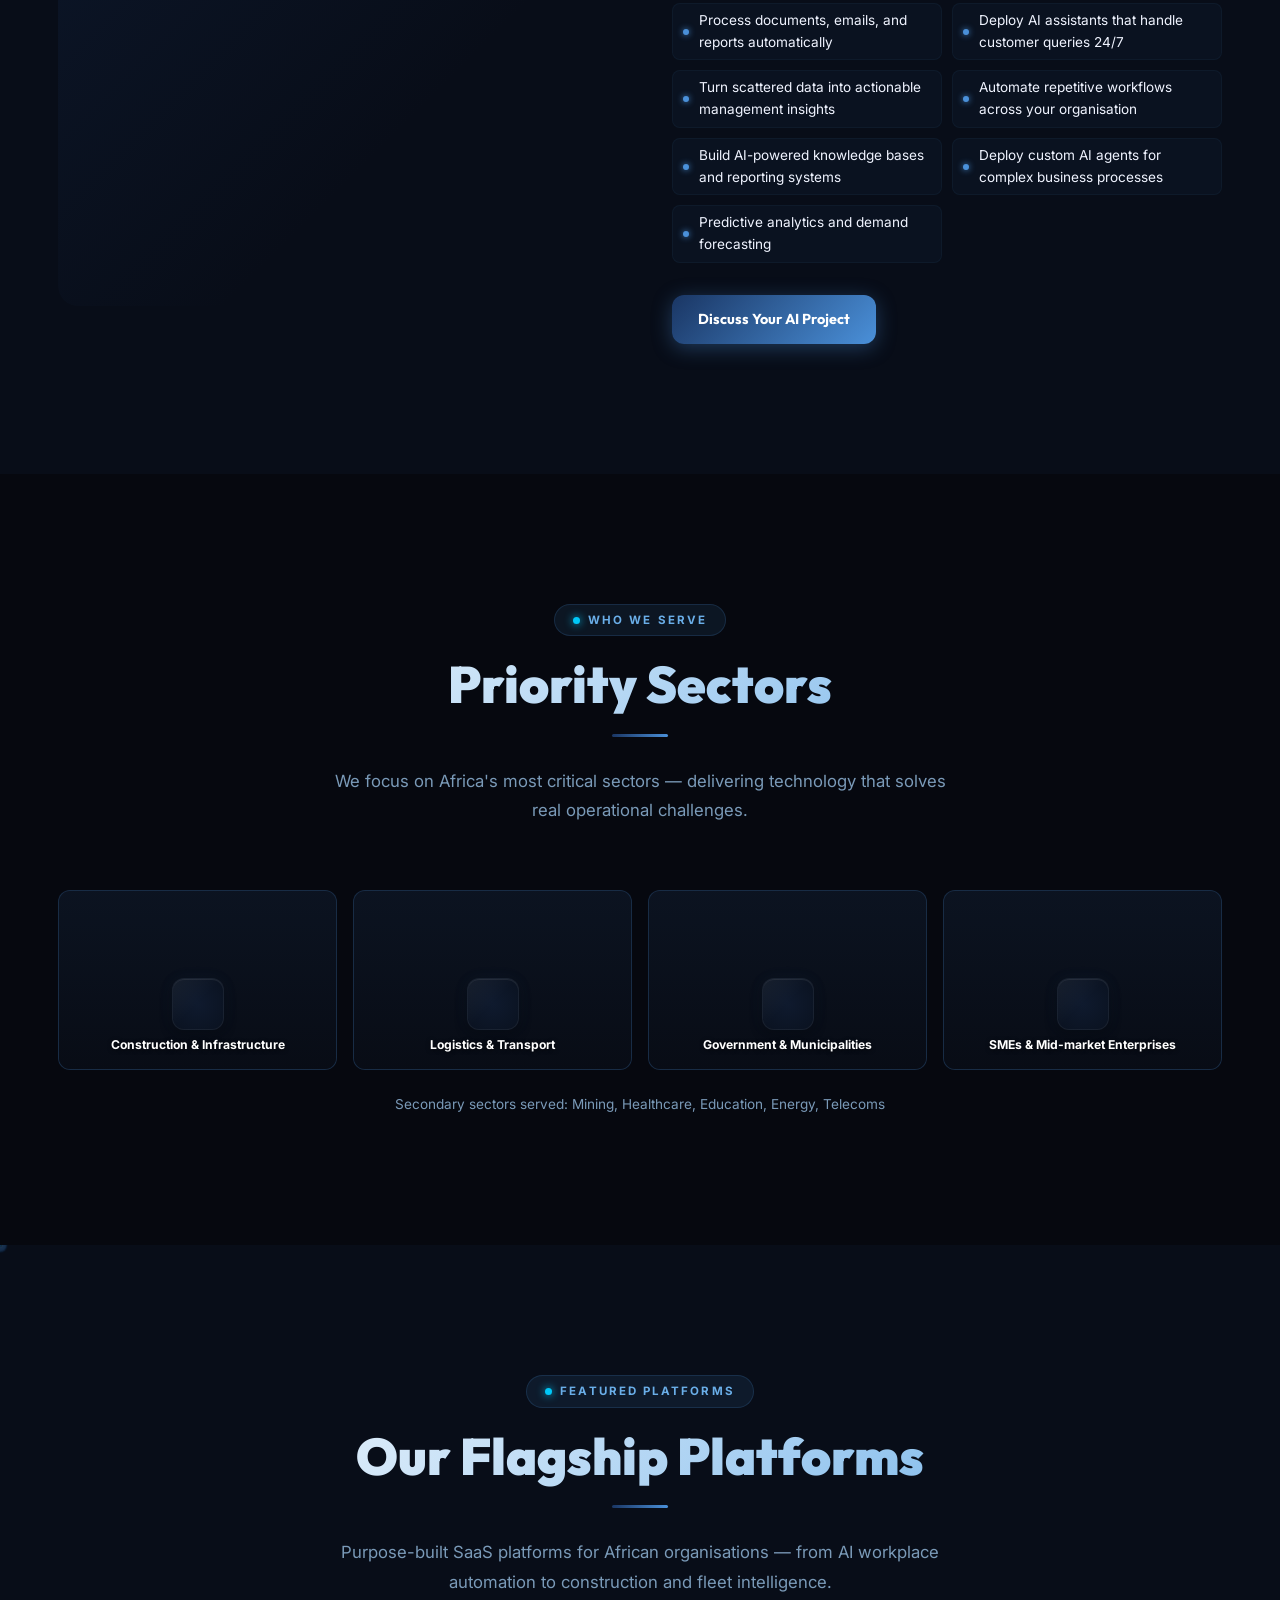
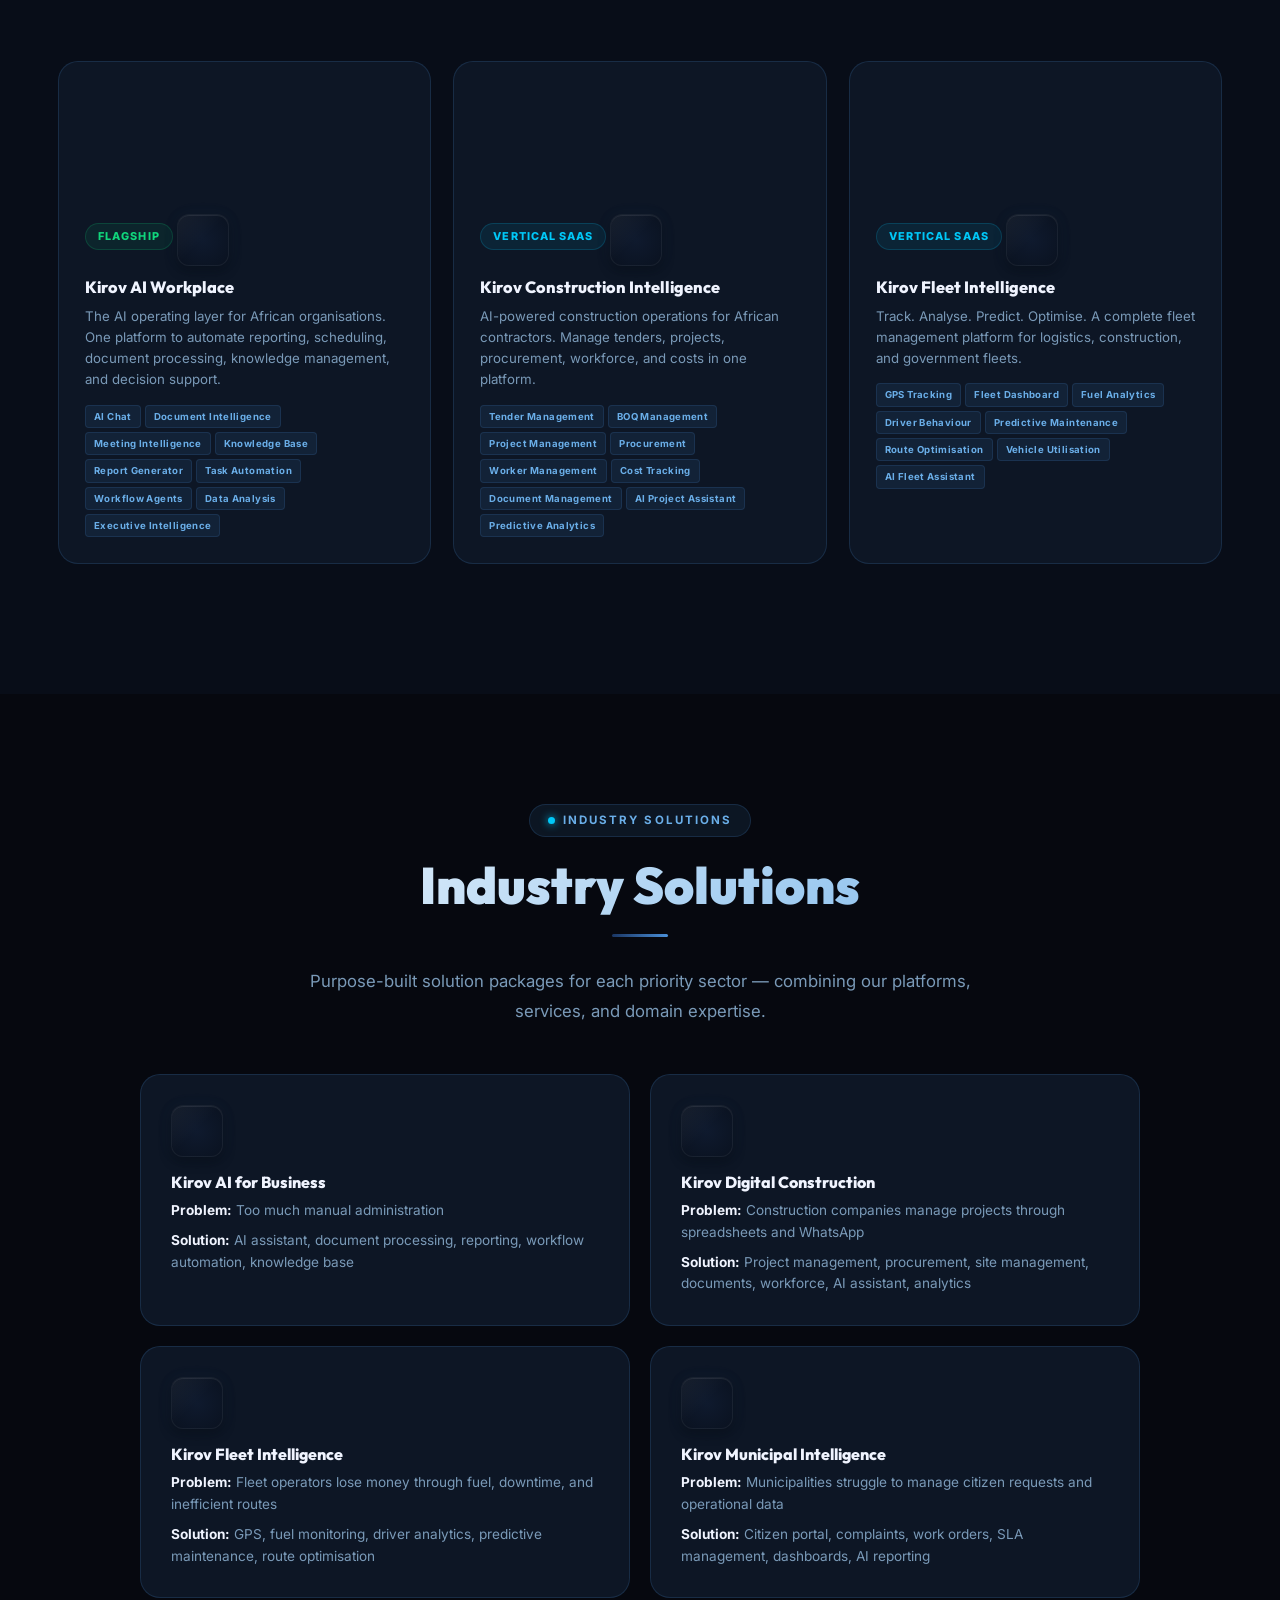
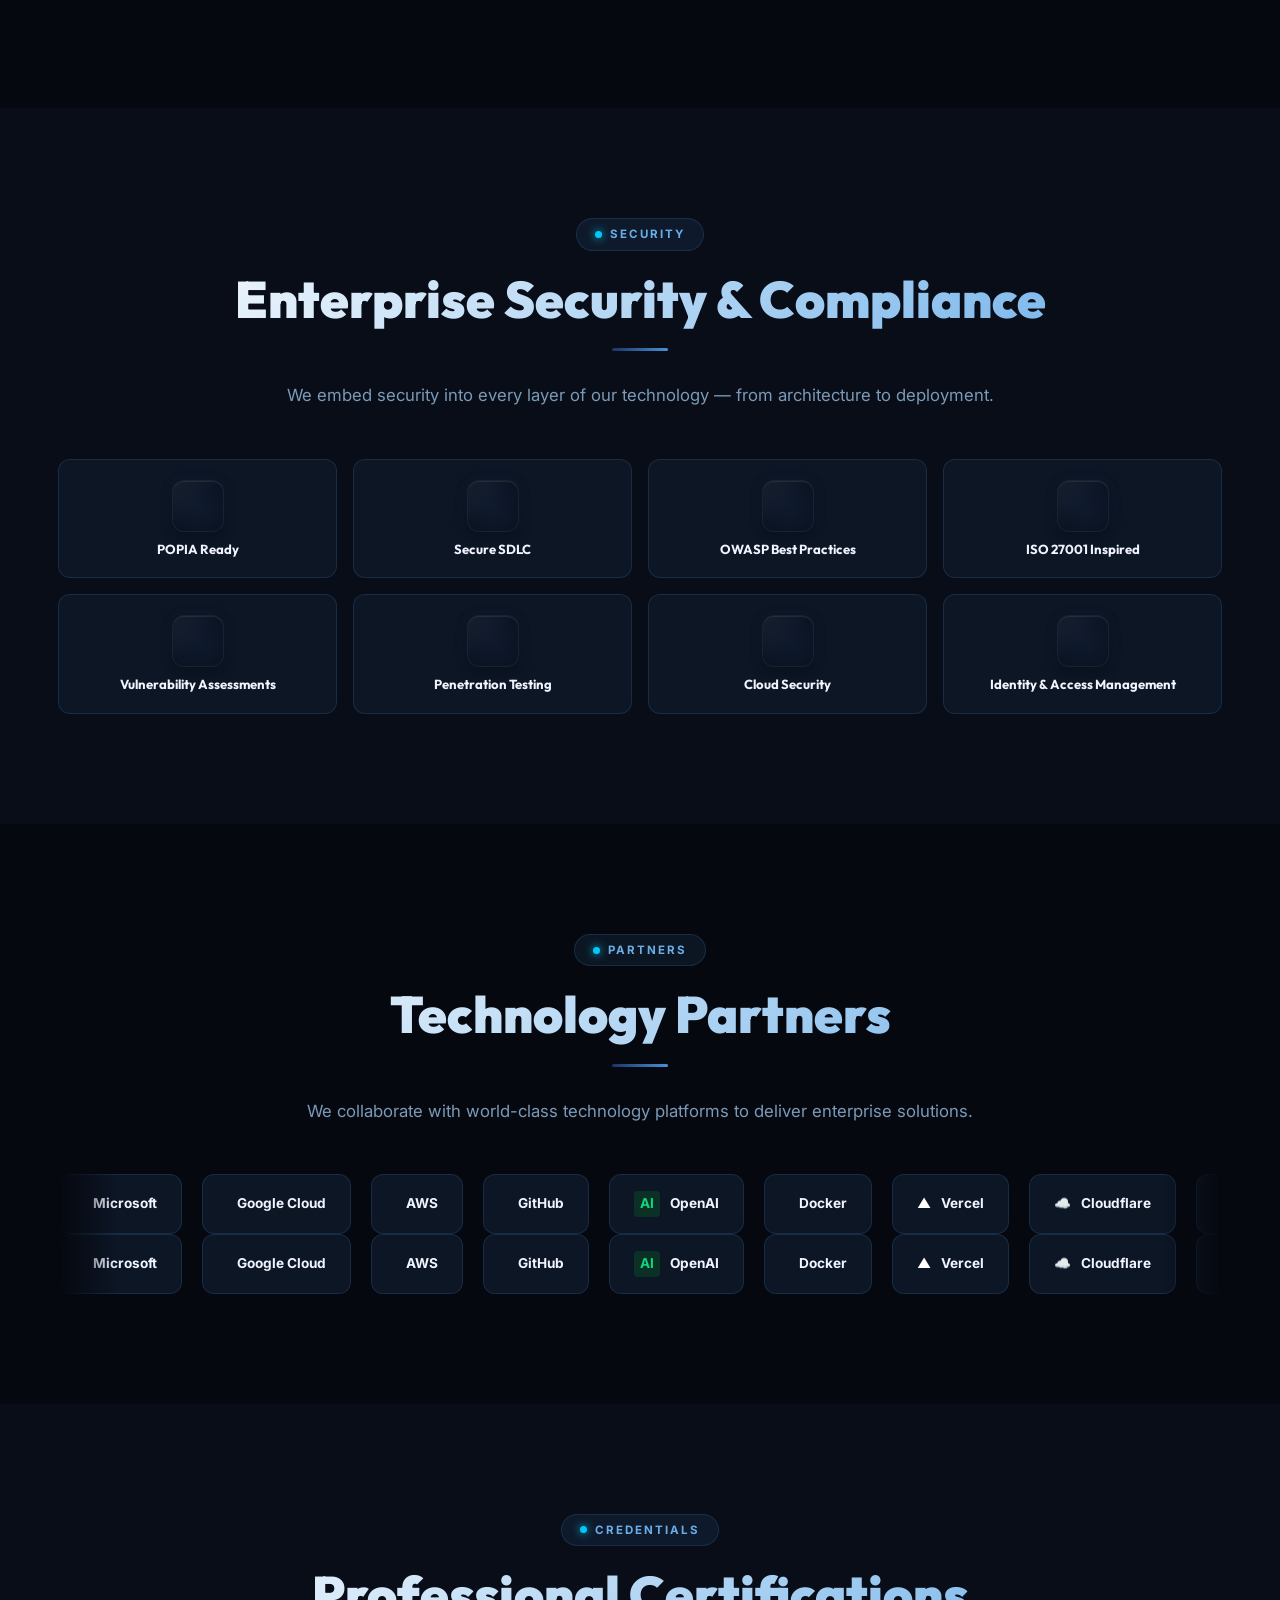
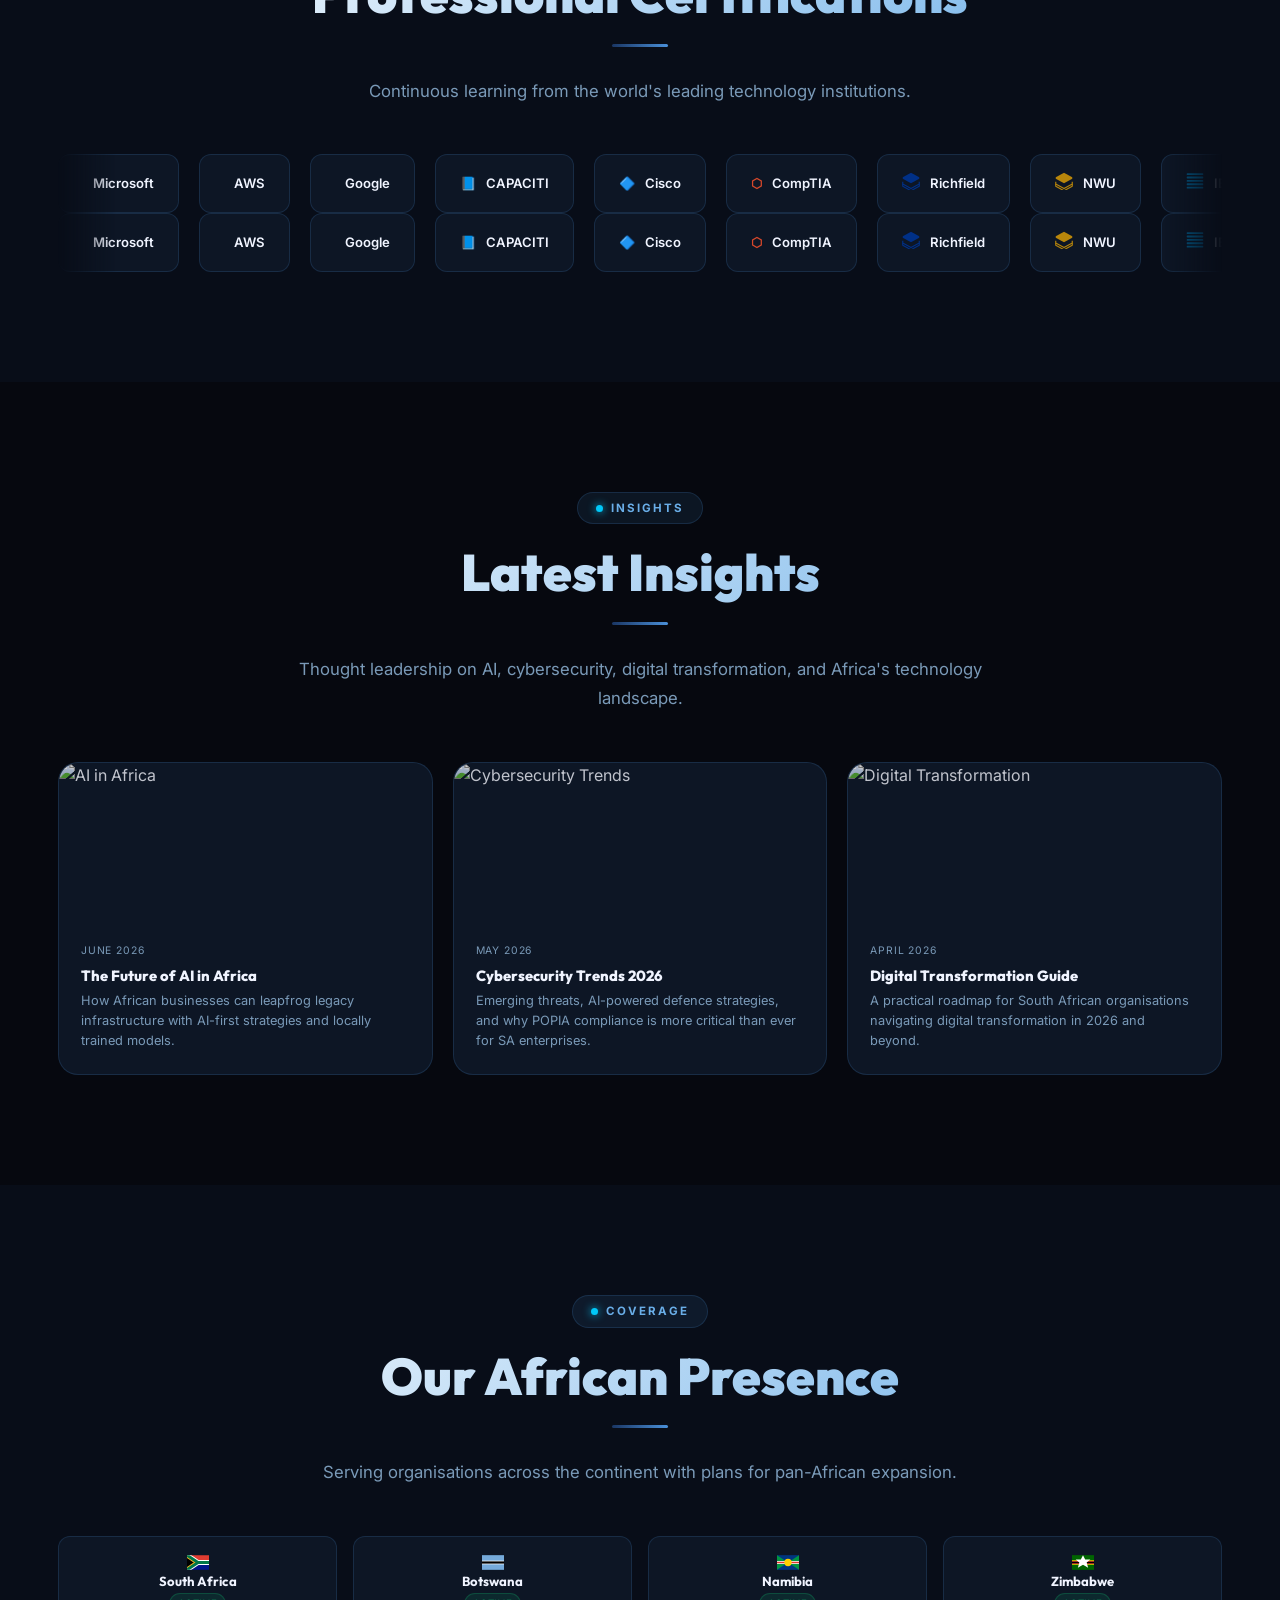
==== commit 6716bee8: "fix: complete navbar rewrite — clean 3-section flex layout Clean rewrite of entire navbar CSS (remov" ====
--- a/index.html
+++ b/index.html
@@ -133,139 +133,51 @@
        NAVBAR
     ============================================================ */
     #navbar {
-      position:fixed; top:0; left:0; right:0; z-index:1000;
-      padding:10px 0; transition:all 0.35s ease;
-      background:var(--glass);
-      backdrop-filter:blur(24px);
-      border-bottom:1px solid var(--border);
-      box-shadow:0 4px 30px rgba(0,0,0,0.5);
-      overflow: visible;
+      position: fixed; top: 0; left: 0; right: 0; z-index: 1000;
+      padding: 0; transition: all 0.35s ease;
+      background: var(--glass);
+      backdrop-filter: blur(24px);
+      -webkit-backdrop-filter: blur(24px);
+      border-bottom: 1px solid var(--border);
+      box-shadow: 0 4px 30px rgba(0,0,0,0.5);
     }
     #navbar.scrolled {
-      padding:6px 0;
-      background:rgba(8,13,24,0.95);
-      backdrop-filter:blur(24px);
-      border-bottom:1px solid var(--border);
-      box-shadow:0 4px 30px rgba(0,0,0,0.5);
+      padding: 0;
+      background: rgba(8,13,24,0.96);
+      box-shadow: 0 4px 30px rgba(0,0,0,0.6);
     }
     .nav-inner {
       display: flex;
       align-items: center;
       justify-content: space-between;
-      gap: 16px;
       width: 100%;
       max-width: 1440px;
       margin: 0 auto;
-      padding: 0 32px;
-    }
+      padding: 0 28px;
+      height: 80px;
+      gap: 20px;
+    }
+    #navbar.scrolled .nav-inner { height: 68px; }
+
+    /* --- Logo --- */
     .nav-logo {
       display: flex;
       align-items: center;
-      gap: 10px;
-      text-decoration: none;
-      margin: 0;
-      flex-shrink: 0;
-    }
-    .nav-logo img {
-      height: 72px; width: auto; display: block;
-      filter: drop-shadow(0 0 16px rgba(74,144,217,0.5));
-      transition: transform 0.3s ease;
-    }
-    .nav-logo:hover img {
-      transform: scale(1.05);
-    }
-    .nav-logo-text {
-      display: flex;
-      flex-direction: column;
-      justify-content: center;
-      line-height: 1;
-    }
-    .nav-logo-title {
-      font-family: 'Outfit', sans-serif;
-      font-size: 2rem;
-      font-weight: 900;
-      color: #fff;
-      letter-spacing: -0.01em;
-      text-shadow: 0 2px 10px rgba(0,0,0,0.8);
-      background: linear-gradient(135deg, #ffffff 0%, #e2e8f0 100%);
-      -webkit-background-clip: text;
-      -webkit-text-fill-color: transparent;
-      background-clip: text;
-    }
-    .nav-logo-subtitle {
-      font-family: 'Inter', sans-serif;
-      font-size: 1rem;
-      font-weight: 700;
-      color: var(--accent-lite);
-      text-transform: uppercase;
-      letter-spacing: 0.35em;
-      margin-top: 6px;
-      text-shadow: 0 0 8px rgba(74,144,217,0.3);
-    }
-    .nav-links {
-      display: flex;
-      align-items: center;
-      gap: 22px;
-      flex-wrap: nowrap;
-      list-style: none;
-      margin: 0;
-      padding: 0;
-      word-break: normal;
-      overflow-wrap: normal;
-    }
-    .nav-links li {
-      flex-shrink: 0;
-    }
-    .nav-links a {
-      font-size: 0.85rem;
-      font-weight: 600;
-      color: #b8d0e8;
-      transition: var(--transition);
-      position: relative;
-      letter-spacing: 0.01em;
-      text-shadow: 0 1px 8px rgba(0,0,0,0.5);
-      white-space: nowrap;
-      flex-shrink: 0;
-      display: inline-block;
-      word-break: normal;
-      overflow-wrap: normal;
-    }
-    .nav-links a:hover { color:#fff; }
-    .nav-links a::after {
-      content:''; position:absolute; bottom:-4px; left:0; right:0;
-      height:2px; background:var(--accent); border-radius:2px;
-      transform:scaleX(0); transform-origin:left; transition:var(--transition);
-    }
-    .nav-links a:hover::after { transform:scaleX(1); }
-
-    .hamburger { display:none; flex-direction:column; gap:5px; cursor:pointer; padding:4px; }
-    .hamburger span { display:block; width:24px; height:2px; background:var(--text); border-radius:2px; transition:var(--transition); }
-    .hamburger.open span:nth-child(1) { transform:rotate(45deg) translate(5px,5px); }
-    .hamburger.open span:nth-child(2) { opacity:0; }
-    .hamburger.open span:nth-child(3) { transform:rotate(-45deg) translate(5px,-5px); }
-
-    /* ============================================================
-       CSS GLOBE LOGO
-    ============================================================ */
-    .logo-container {
-      display: flex;
-      align-items: center;
-      gap: 10px;
+      gap: 12px;
       text-decoration: none;
       flex-shrink: 0;
       word-break: normal;
       overflow-wrap: normal;
     }
     .css-globe {
-      width: 36px;
-      height: 36px;
+      width: 42px; height: 42px;
       position: relative;
       transform-style: preserve-3d;
       animation: spin3D 12s linear infinite;
+      flex-shrink: 0;
     }
     .css-globe .ring {
-      position: absolute;
-      inset: 0;
+      position: absolute; inset: 0;
       border: 1.5px solid var(--accent);
       border-radius: 50%;
       box-shadow: 0 0 8px rgba(74,144,217,0.3) inset, 0 0 8px rgba(74,144,217,0.3);
@@ -274,20 +186,107 @@
     .css-globe .ring-2 { transform: rotateY(45deg); }
     .css-globe .ring-3 { transform: rotateY(90deg); }
     .css-globe .ring-4 { transform: rotateY(135deg); }
-    .css-globe .ring-equator { 
-      transform: rotateX(90deg); 
-      border-color: var(--teal); 
-      box-shadow: 0 0 8px rgba(0,200,248,0.3) inset, 0 0 8px rgba(0,200,248,0.3); 
+    .css-globe .ring-equator {
+      transform: rotateX(90deg);
+      border-color: var(--teal);
+      box-shadow: 0 0 8px rgba(0,200,248,0.3) inset, 0 0 8px rgba(0,200,248,0.3);
     }
     .css-globe .core {
-      position: absolute;
-      inset: 11px;
-      background: var(--teal);
-      border-radius: 50%;
+      position: absolute; inset: 13px;
+      background: var(--teal); border-radius: 50%;
       box-shadow: 0 0 12px var(--teal);
       opacity: 0.85;
       animation: pulseCore 3s ease-in-out infinite;
     }
+    .logo-text-wrapper {
+      display: flex; flex-direction: column; justify-content: center;
+      line-height: 1.1;
+    }
+    .logo-text-main {
+      font-family: 'Outfit', sans-serif;
+      font-size: 1.2rem; font-weight: 900;
+      color: #fff; letter-spacing: 0.5px;
+      line-height: 1.15; text-transform: uppercase;
+    }
+    .logo-text-main span { color: var(--teal); }
+    .logo-text-sub {
+      font-family: 'Inter', sans-serif;
+      font-size: 0.6rem; font-weight: 700;
+      letter-spacing: 0.3em;
+      color: var(--accent-lite);
+      text-transform: uppercase;
+      margin-top: 1px; line-height: 1.2;
+    }
+
+    /* --- Navigation Links --- */
+    .nav-links {
+      display: flex;
+      align-items: center;
+      justify-content: center;
+      gap: 28px;
+      flex-wrap: nowrap;
+      list-style: none;
+      margin: 0; padding: 0;
+      word-break: normal;
+      overflow-wrap: normal;
+      flex-shrink: 1;
+      min-width: 0;
+    }
+    .nav-links li { flex-shrink: 0; }
+    .nav-links a {
+      font-family: 'Inter', sans-serif;
+      font-size: 0.93rem;
+      font-weight: 600;
+      color: #b8d0e8;
+      text-decoration: none;
+      transition: color 0.25s ease;
+      position: relative;
+      white-space: nowrap;
+      flex-shrink: 0;
+      display: inline-flex;
+      align-items: center;
+      word-break: normal;
+      overflow-wrap: normal;
+      padding: 4px 0;
+    }
+    .nav-links a:hover { color: #fff; }
+    .nav-links a::after {
+      content: ''; position: absolute;
+      bottom: -2px; left: 0; right: 0;
+      height: 2px; background: var(--accent); border-radius: 2px;
+      transform: scaleX(0); transform-origin: left;
+      transition: transform 0.25s ease;
+    }
+    .nav-links a:hover::after { transform: scaleX(1); }
+    .nav-links a:focus-visible {
+      outline: 2px solid var(--accent);
+      outline-offset: 4px;
+      border-radius: 4px;
+    }
+
+    /* --- CTA Button --- */
+    .nav-cta-btn {
+      flex-shrink: 0;
+      white-space: nowrap;
+      word-break: normal;
+      overflow-wrap: normal;
+    }
+
+    /* --- Hamburger --- */
+    .hamburger {
+      display: none; flex-direction: column; gap: 5px;
+      cursor: pointer; padding: 8px;
+      flex-shrink: 0;
+    }
+    .hamburger span {
+      display: block; width: 24px; height: 2px;
+      background: var(--text); border-radius: 2px;
+      transition: var(--transition);
+    }
+    .hamburger.open span:nth-child(1) { transform: rotate(45deg) translate(5px,5px); }
+    .hamburger.open span:nth-child(2) { opacity: 0; }
+    .hamburger.open span:nth-child(3) { transform: rotate(-45deg) translate(5px,-5px); }
+
     @keyframes spin3D {
       0% { transform: rotateX(20deg) rotateY(0deg); }
       100% { transform: rotateX(20deg) rotateY(360deg); }
@@ -295,47 +294,6 @@
     @keyframes pulseCore {
       0%, 100% { transform: scale(1); opacity: 0.85; }
       50% { transform: scale(1.15); opacity: 1; }
-    }
-    .logo-text-wrapper {
-      display: flex;
-      flex-direction: column;
-      justify-content: center;
-      line-height: 1.1;
-    }
-    .logo-text-main {
-      font-family: 'Outfit', sans-serif;
-      font-size: 1.15rem;
-      font-weight: 900;
-      letter-spacing: 0.5px;
-      color: #fff;
-      line-height: 1.15;
-      text-transform: uppercase;
-    }
-    .logo-text-main span {
-      color: var(--teal);
-    }
-    .logo-text-sub {
-      font-family: 'Inter', sans-serif;
-      font-size: 0.65rem;
-      font-weight: 700;
-      letter-spacing: 0.25em;
-      color: var(--accent-lite);
-      text-transform: uppercase;
-      margin-top: 1px;
-      display: flex;
-      align-items: center;
-      gap: 8px;
-      line-height: 1.2;
-    }
-    .logo-text-sub::before,
-    .logo-text-sub::after {
-      content: '';
-      flex: 1;
-      max-width: 14px;
-      height: 1.5px;
-      background: var(--accent-lite);
-      border-radius: 2px;
-      opacity: 0.7;
     }
 
     .float-contact {
@@ -1007,29 +965,36 @@
        RESPONSIVE
     ============================================================ */
     @media(max-width:1200px){
+      .nav-links { gap: 20px; }
+      .nav-links a { font-size: 0.88rem; }
       .services-tabs { grid-template-columns:repeat(4,1fr); }
     }
     @media(max-width:1024px){
-      .nav-links { gap:14px; }
-      .nav-links a { font-size:0.78rem; }
-      .nav-inner { padding:0 20px; gap:12px; }
+      .nav-inner { padding: 0 20px; gap: 14px; }
+      .nav-links { gap: 14px; }
+      .nav-links a { font-size: 0.82rem; }
       .footer-grid { grid-template-columns:1fr 1fr; }
       .tab-panel.active { grid-template-columns:1fr; }
       .service-img { order:-1; }
       .hero-badge { font-size:0.65rem; padding:7px 16px; }
     }
     @media(max-width:900px){
-      .nav-links, .nav-cta-btn { display:none !important; }
-      .hamburger { display:flex; }
+      .nav-links, .nav-cta-btn { display: none !important; }
+      .hamburger { display: flex; }
+      .nav-inner { height: 64px; }
+      #navbar.scrolled .nav-inner { height: 56px; }
       .about-grid { grid-template-columns:1fr; }
       .contact-grid { grid-template-columns:1fr; }
       .industries-grid { grid-template-columns:repeat(2,1fr); }
       .services-tabs { grid-template-columns:repeat(3,1fr); }
     }
     @media(max-width:768px){
-      #navbar { padding:8px 0; }
-      #navbar.scrolled { padding:5px 0; }
-      .nav-inner { padding:0 16px; }
+      .nav-inner { padding: 0 16px; height: 60px; }
+      #navbar.scrolled .nav-inner { height: 52px; }
+      .css-globe { width: 30px; height: 30px; }
+      .css-globe .core { inset: 9px; }
+      .logo-text-main { font-size: 1rem; }
+      .logo-text-sub { font-size: 0.5rem; letter-spacing: 0.2em; }
       .hero-stats { display:grid; grid-template-columns:repeat(3,1fr); gap:6px; max-width:100%; }
       .stat-item { min-height:unset; padding:8px 4px; border-radius:8px; }
       .stat-num { font-size:1.1rem; }
@@ -1049,11 +1014,6 @@
       .hero-sub { font-size:1.05rem; margin-bottom:18px; }
       .container { padding:0 20px; }
       .divisions-grid { grid-template-columns:1fr; }
-      .nav-logo img { height: 32px !important; }
-      .logo-text-main { font-size: 1rem; }
-      .logo-text-sub { font-size: 0.55rem; letter-spacing: 0.2em; margin-top: 1px; }
-      .css-globe { width: 28px; height: 28px; }
-      .css-globe .core { inset: 9px; }
       .hero-stats { border-top:none; padding-top:10px; }
       .hero-badge { margin-bottom:14px; font-size:0.75rem; padding:6px 14px; }
       .hero-title { font-size:2.6rem; margin-bottom:10px; }
@@ -1066,9 +1026,14 @@
       .products-grid { grid-template-columns:1fr; }
     }
     @media(max-width:500px){
+      .nav-inner { height: 56px; padding: 0 14px; }
+      #navbar.scrolled .nav-inner { height: 48px; }
+      .css-globe { width: 26px; height: 26px; }
+      .css-globe .core { inset: 8px; }
+      .logo-text-main { font-size: 0.85rem; }
+      .logo-text-sub { font-size: 0.45rem; letter-spacing: 0.15em; }
+      .nav-logo { gap: 8px; }
       .industries-grid { grid-template-columns:1fr 1fr; }
-      #navbar { padding:6px 0; }
-      #navbar.scrolled { padding:4px 0; }
       .hero-btns { flex-direction:row; flex-wrap:wrap; justify-content:center; gap:5px; }
       .hero-btns .btn { font-size:0.72rem; padding:7px 14px; flex:1 1 auto; min-width:0; }
       .hero-title { font-size:2.2rem; margin-bottom:8px; }
@@ -1081,11 +1046,6 @@
       .cipc-badge i { width:14px!important; height:14px!important; }
       .cipc-badge span { font-size:0.45rem; }
       .section-title { font-size:1.5rem; }
-      .nav-logo img { height: 28px !important; }
-      .logo-text-main { font-size: 0.9rem; }
-      .logo-text-sub { font-size: 0.5rem; letter-spacing: 0.15em; }
-      .css-globe { width: 24px; height: 24px; }
-      .css-globe .core { inset: 7px; }
       .stat-item { width:auto; padding:0 5px; display:flex; flex-direction:column; align-items:center; }
       .division-card-body { padding:18px; }
       .product-card-body { padding:18px 20px 22px; }
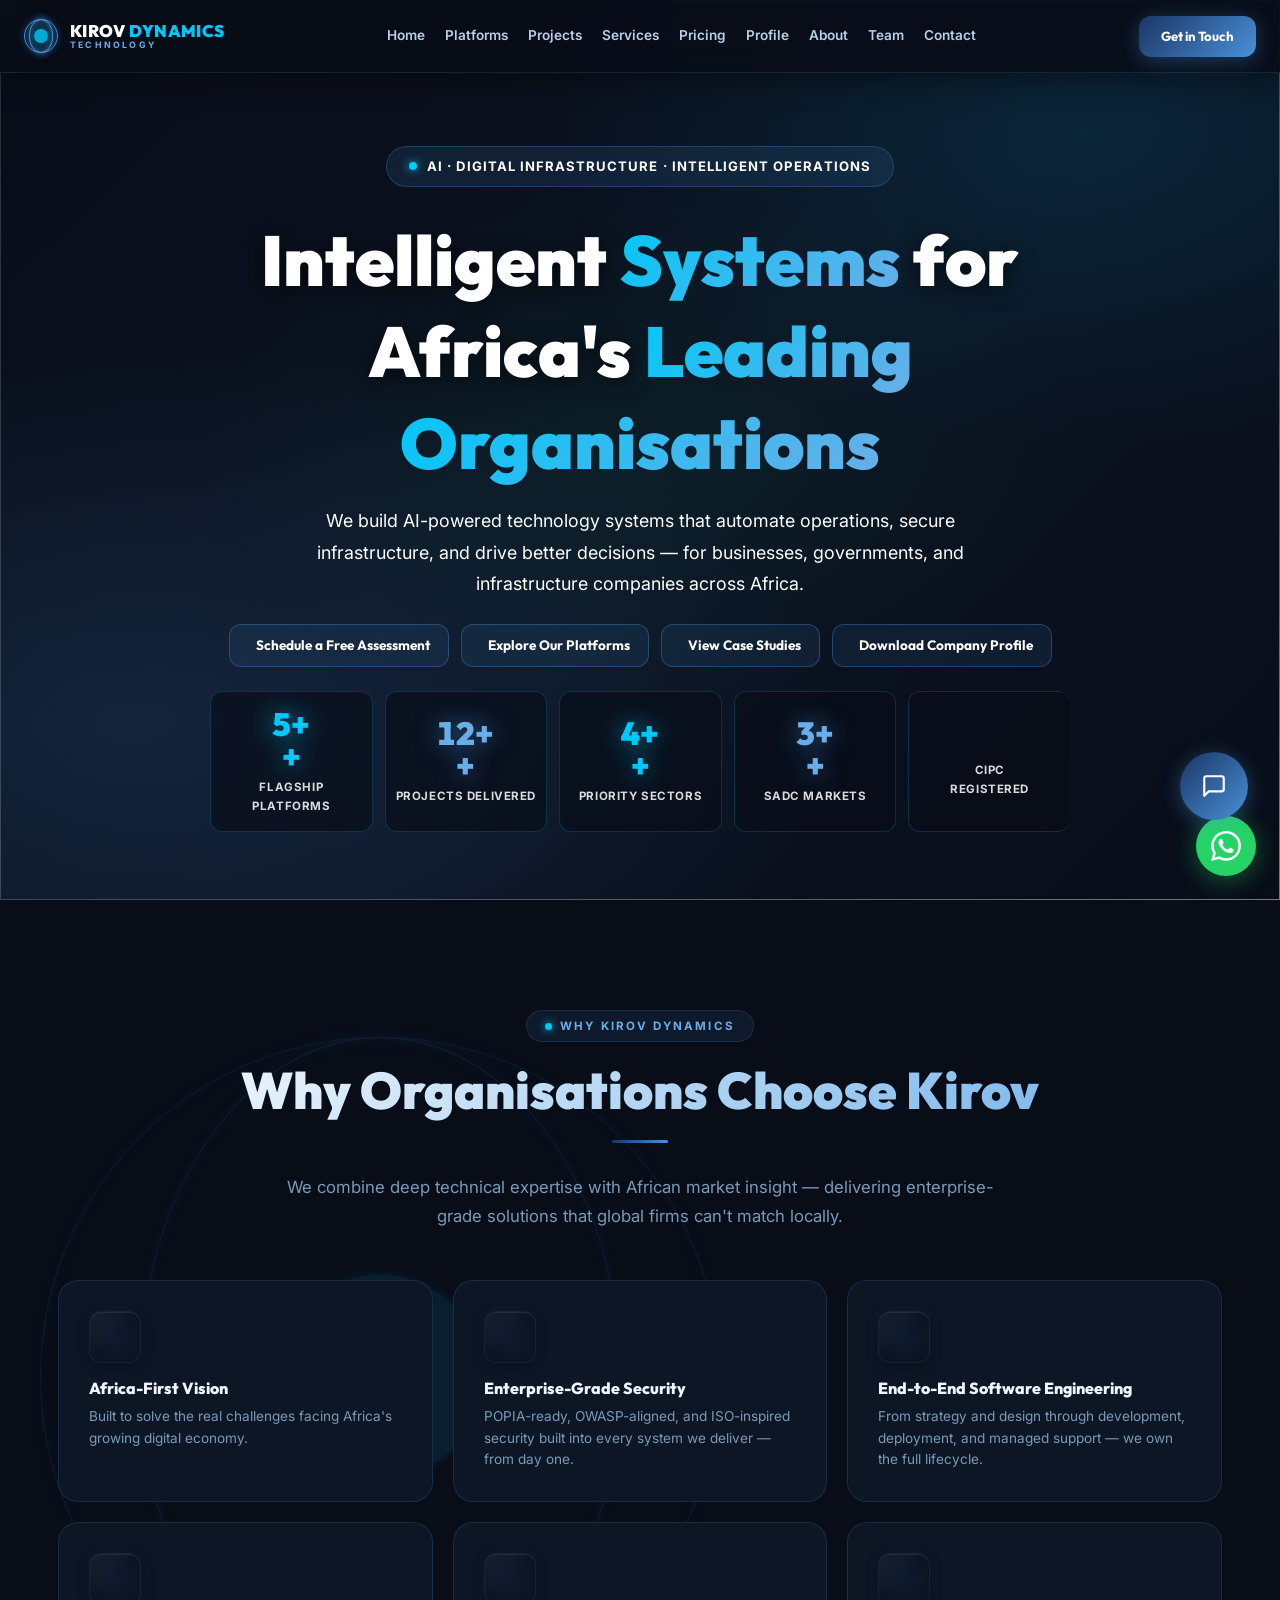
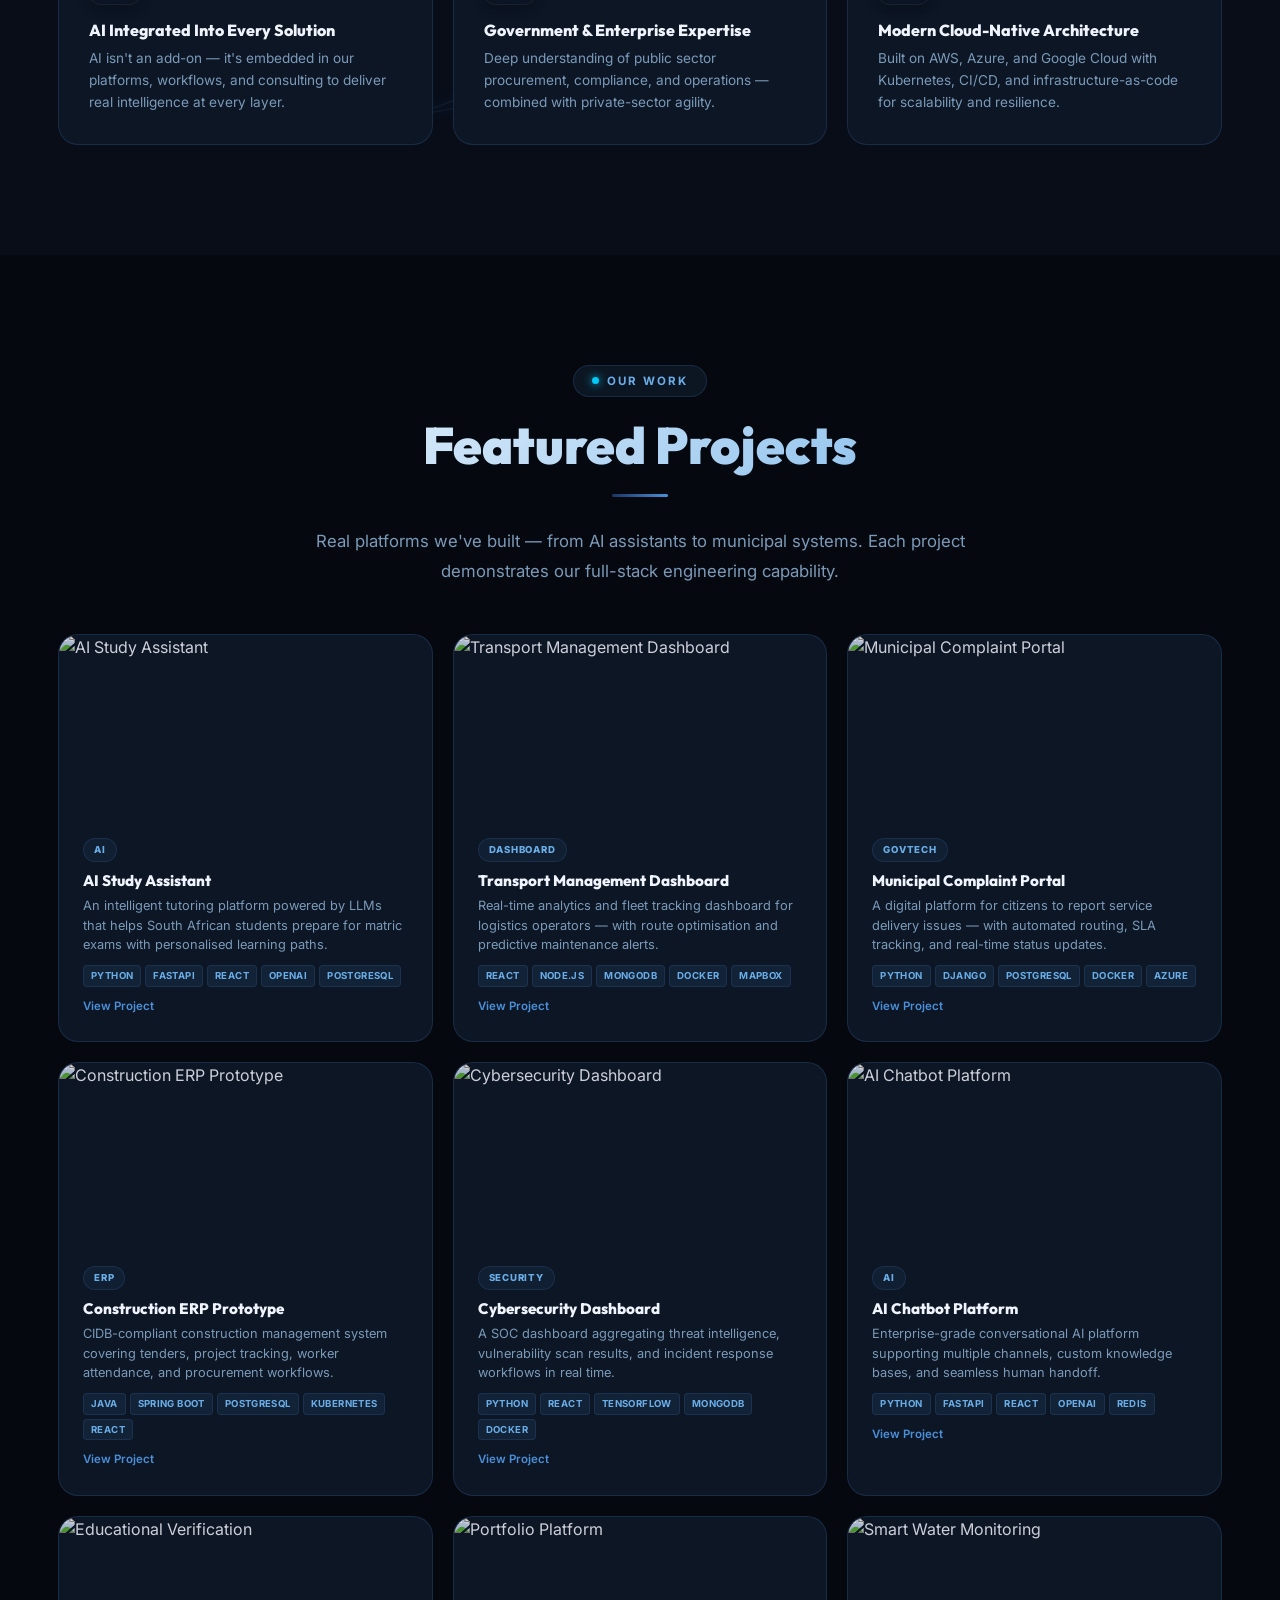
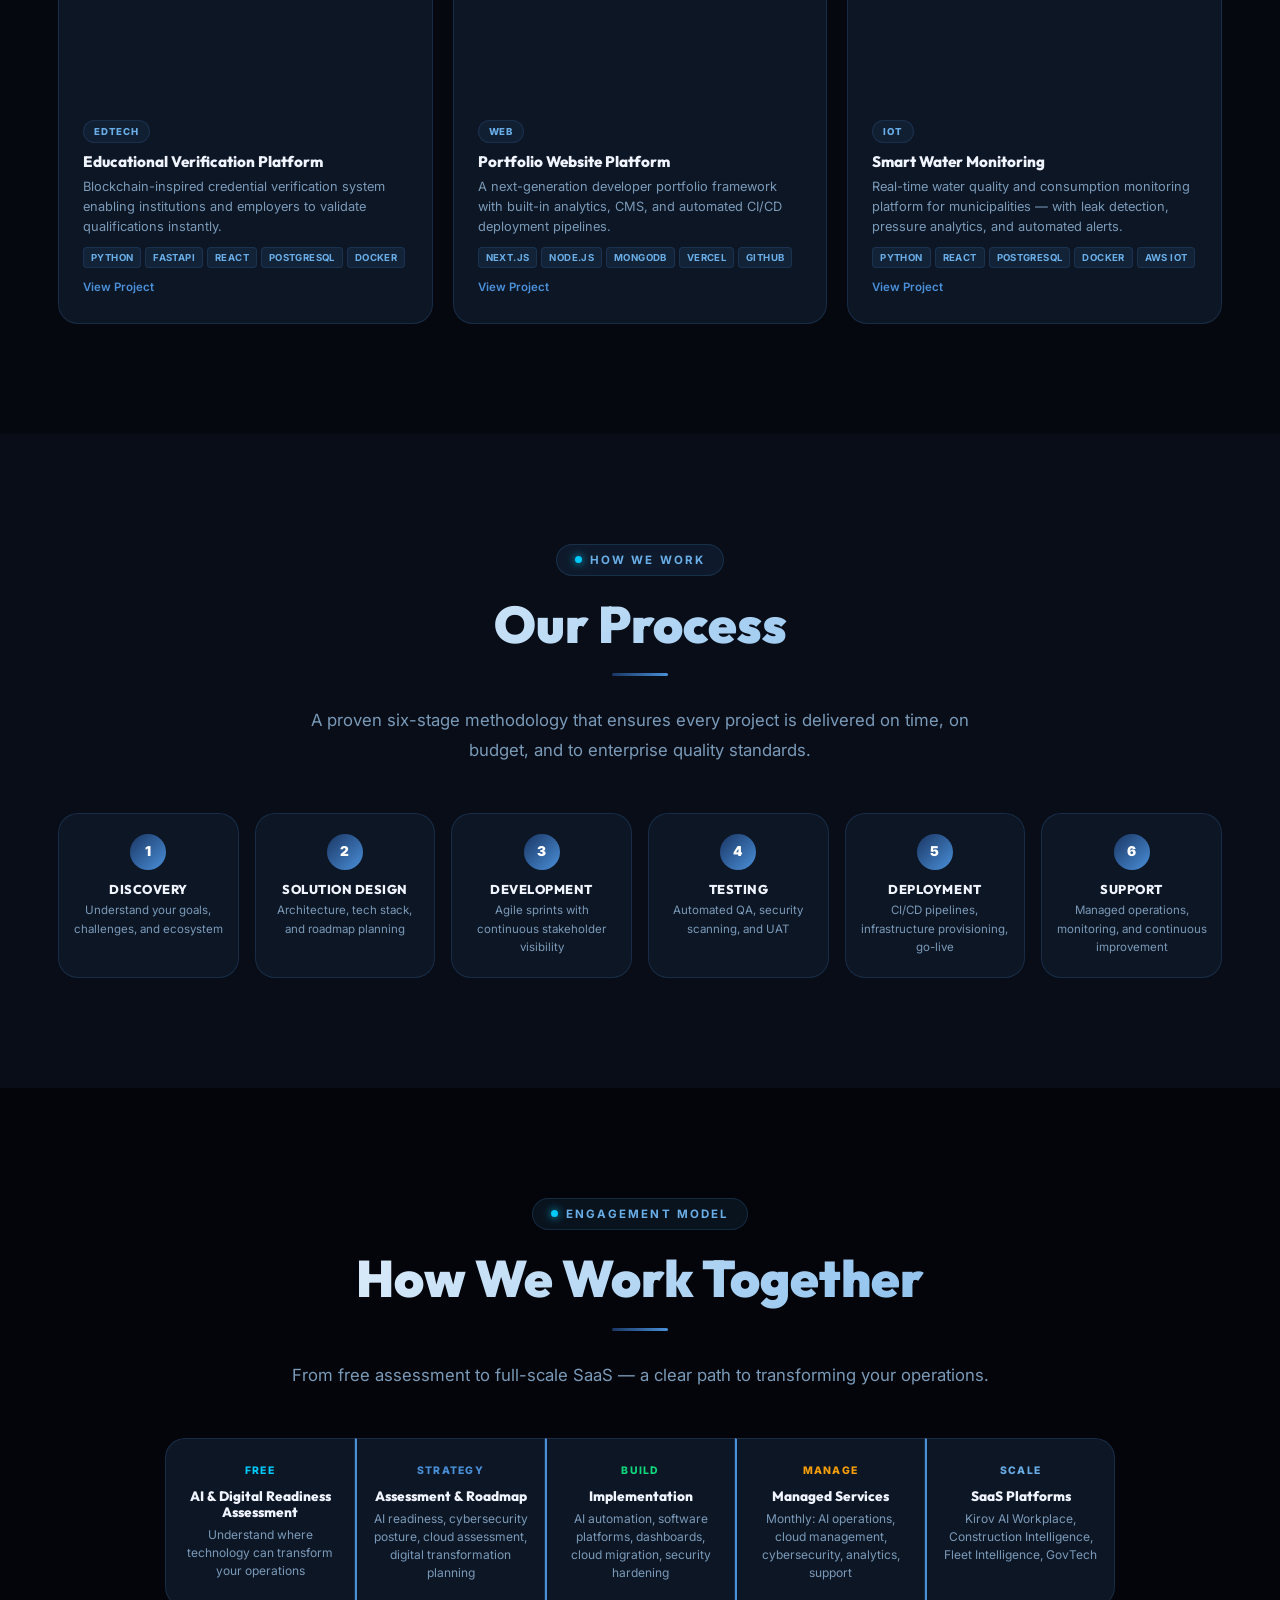
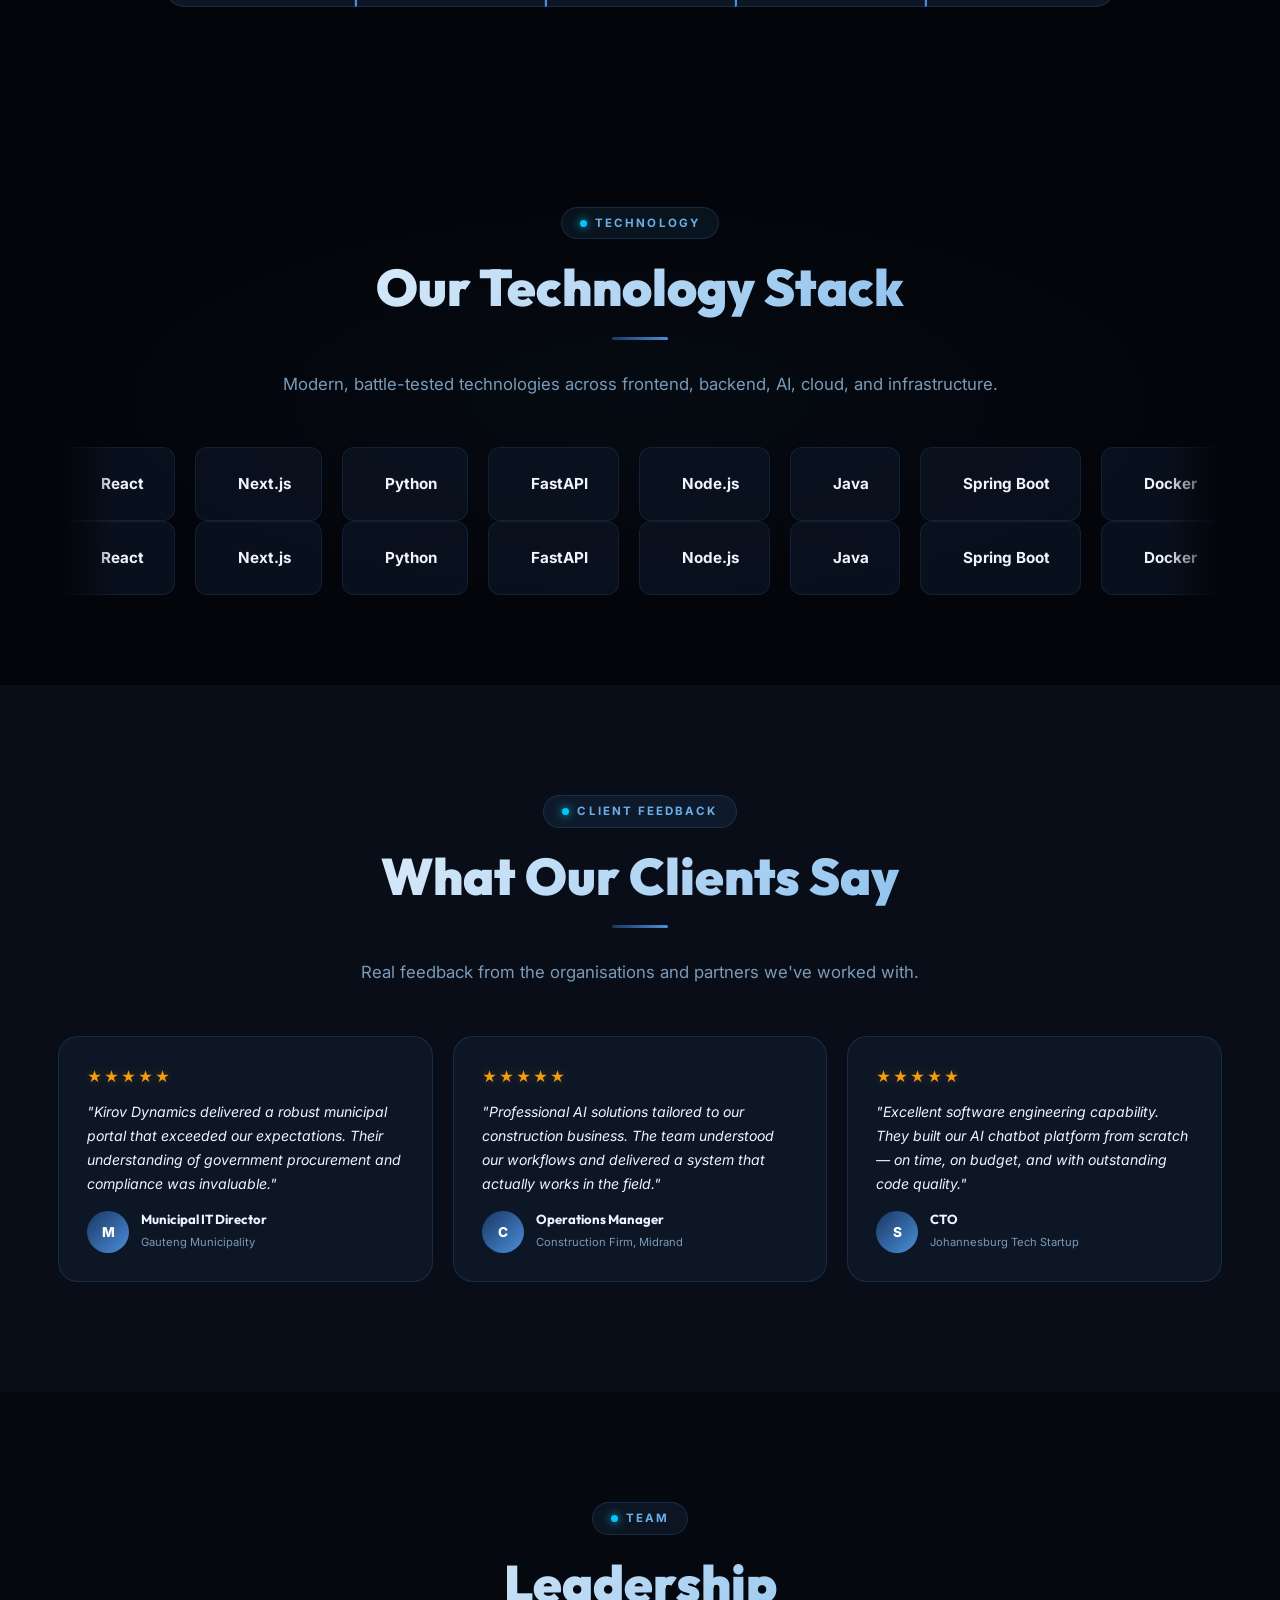
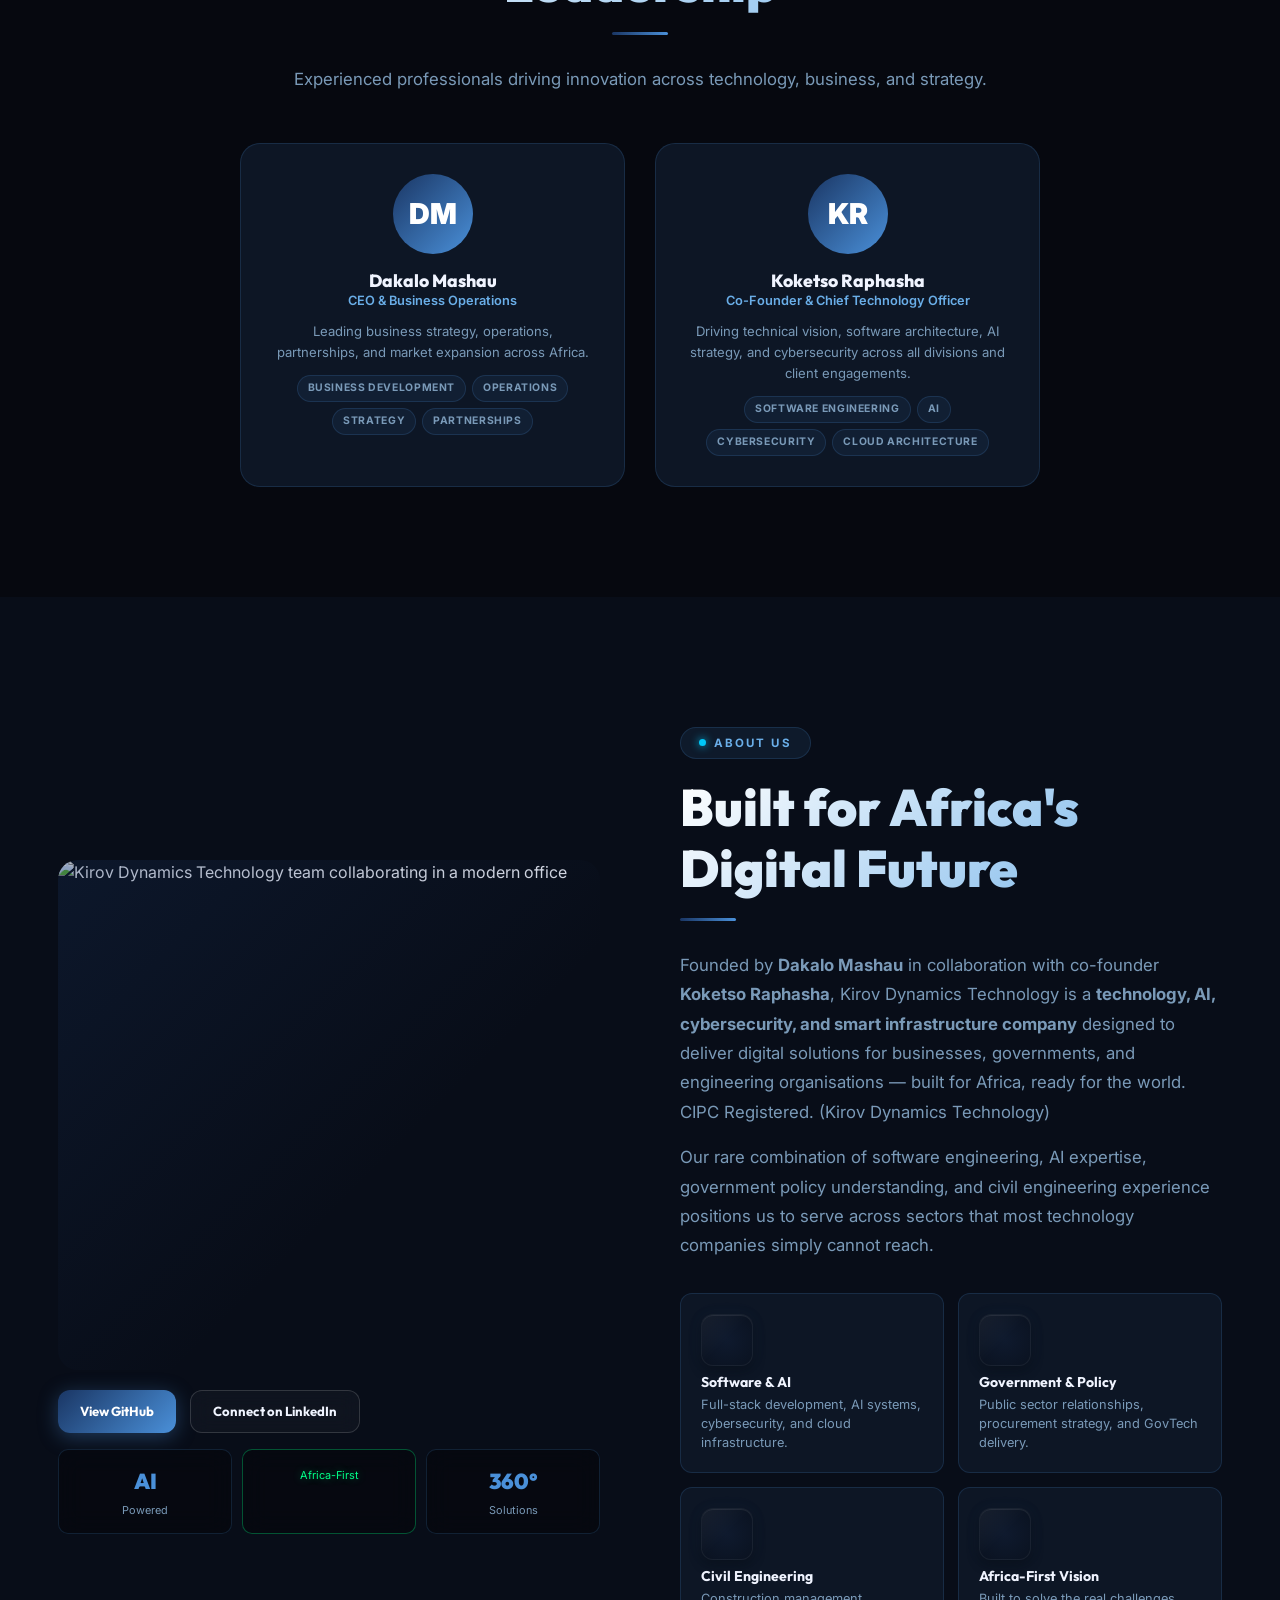
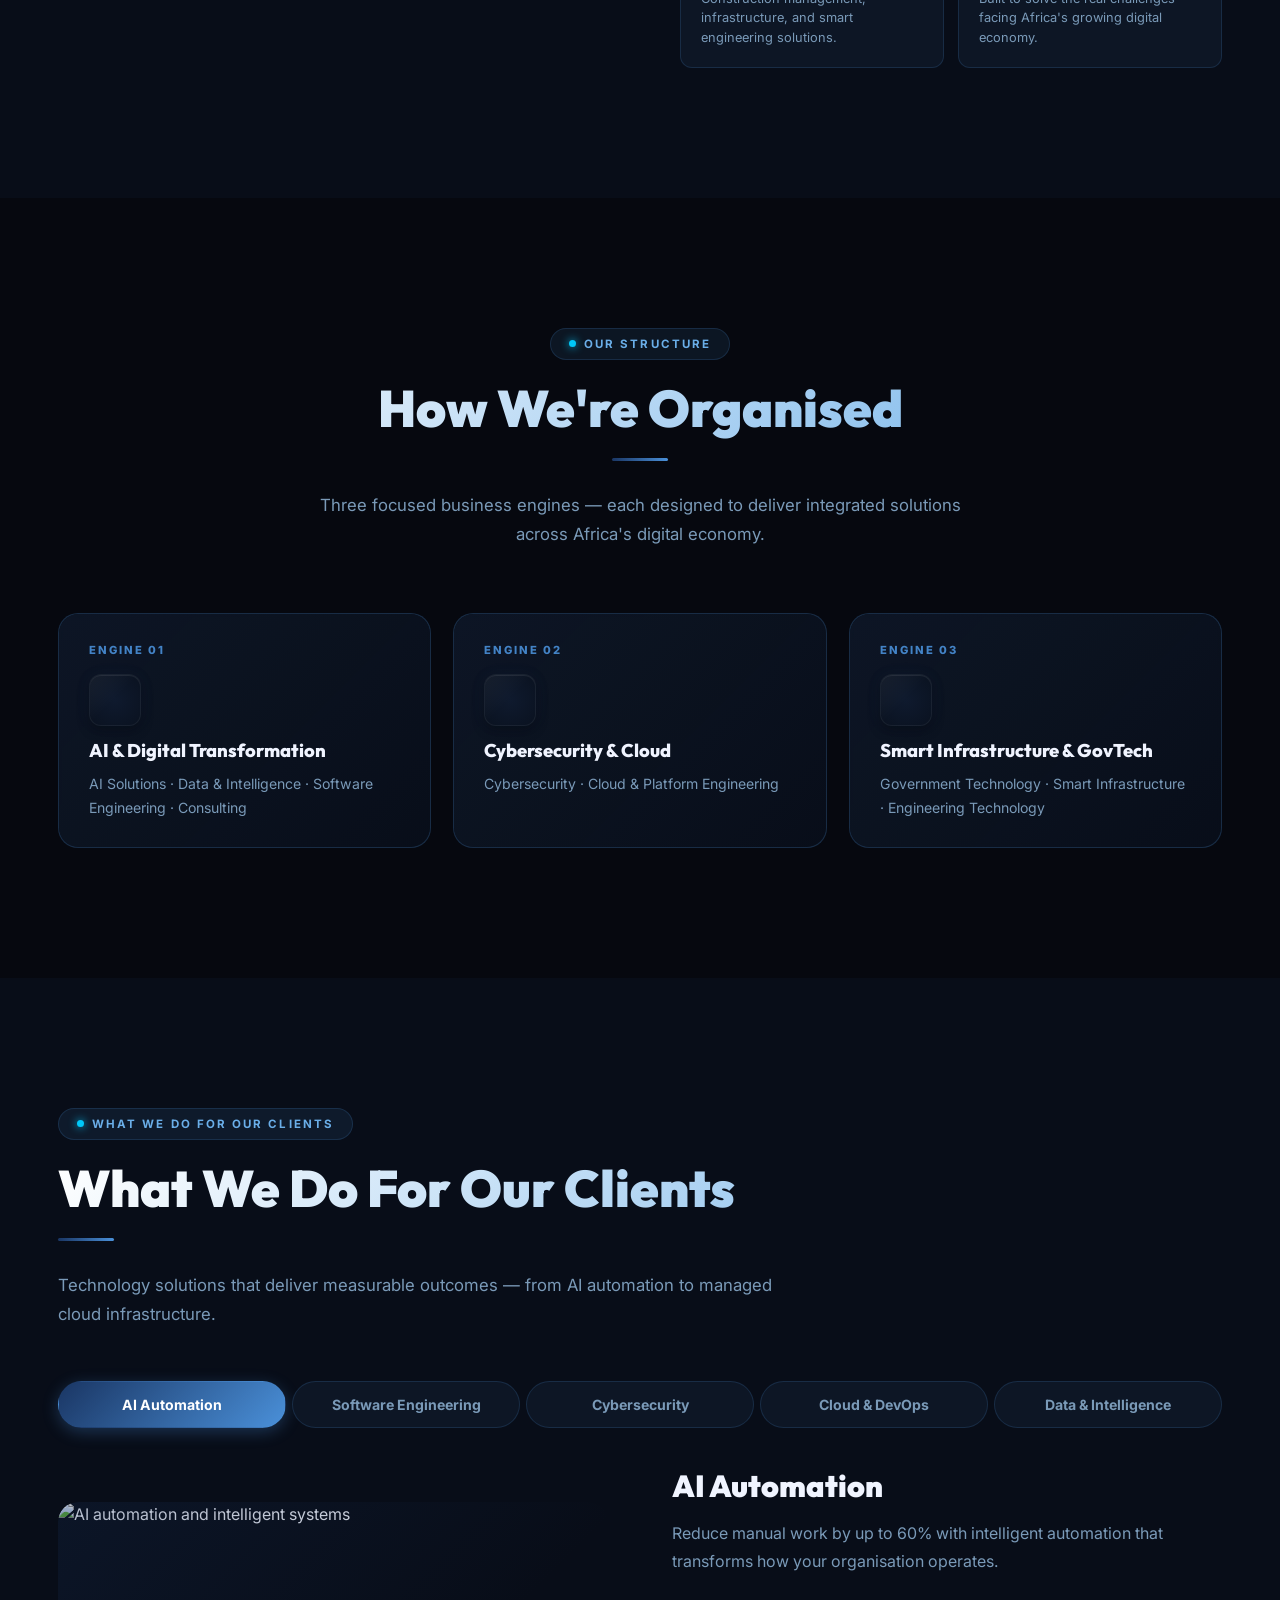
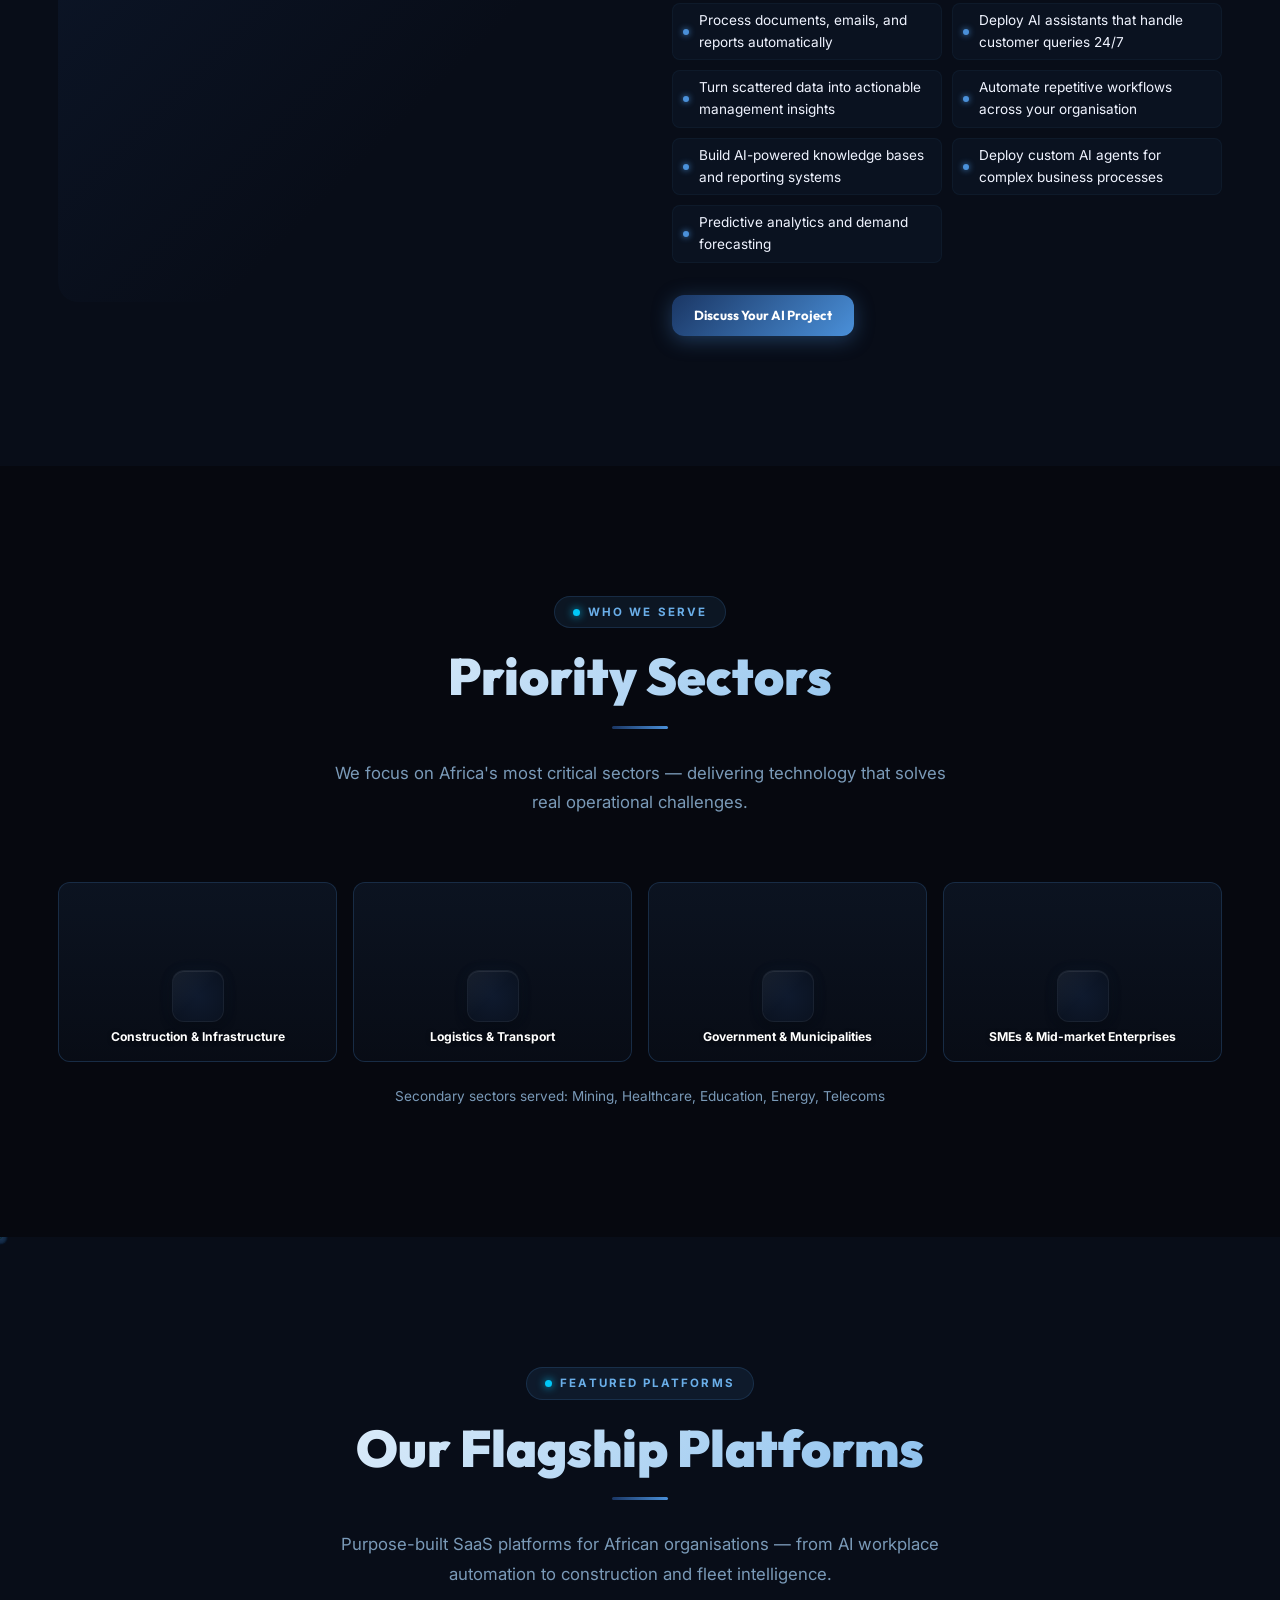
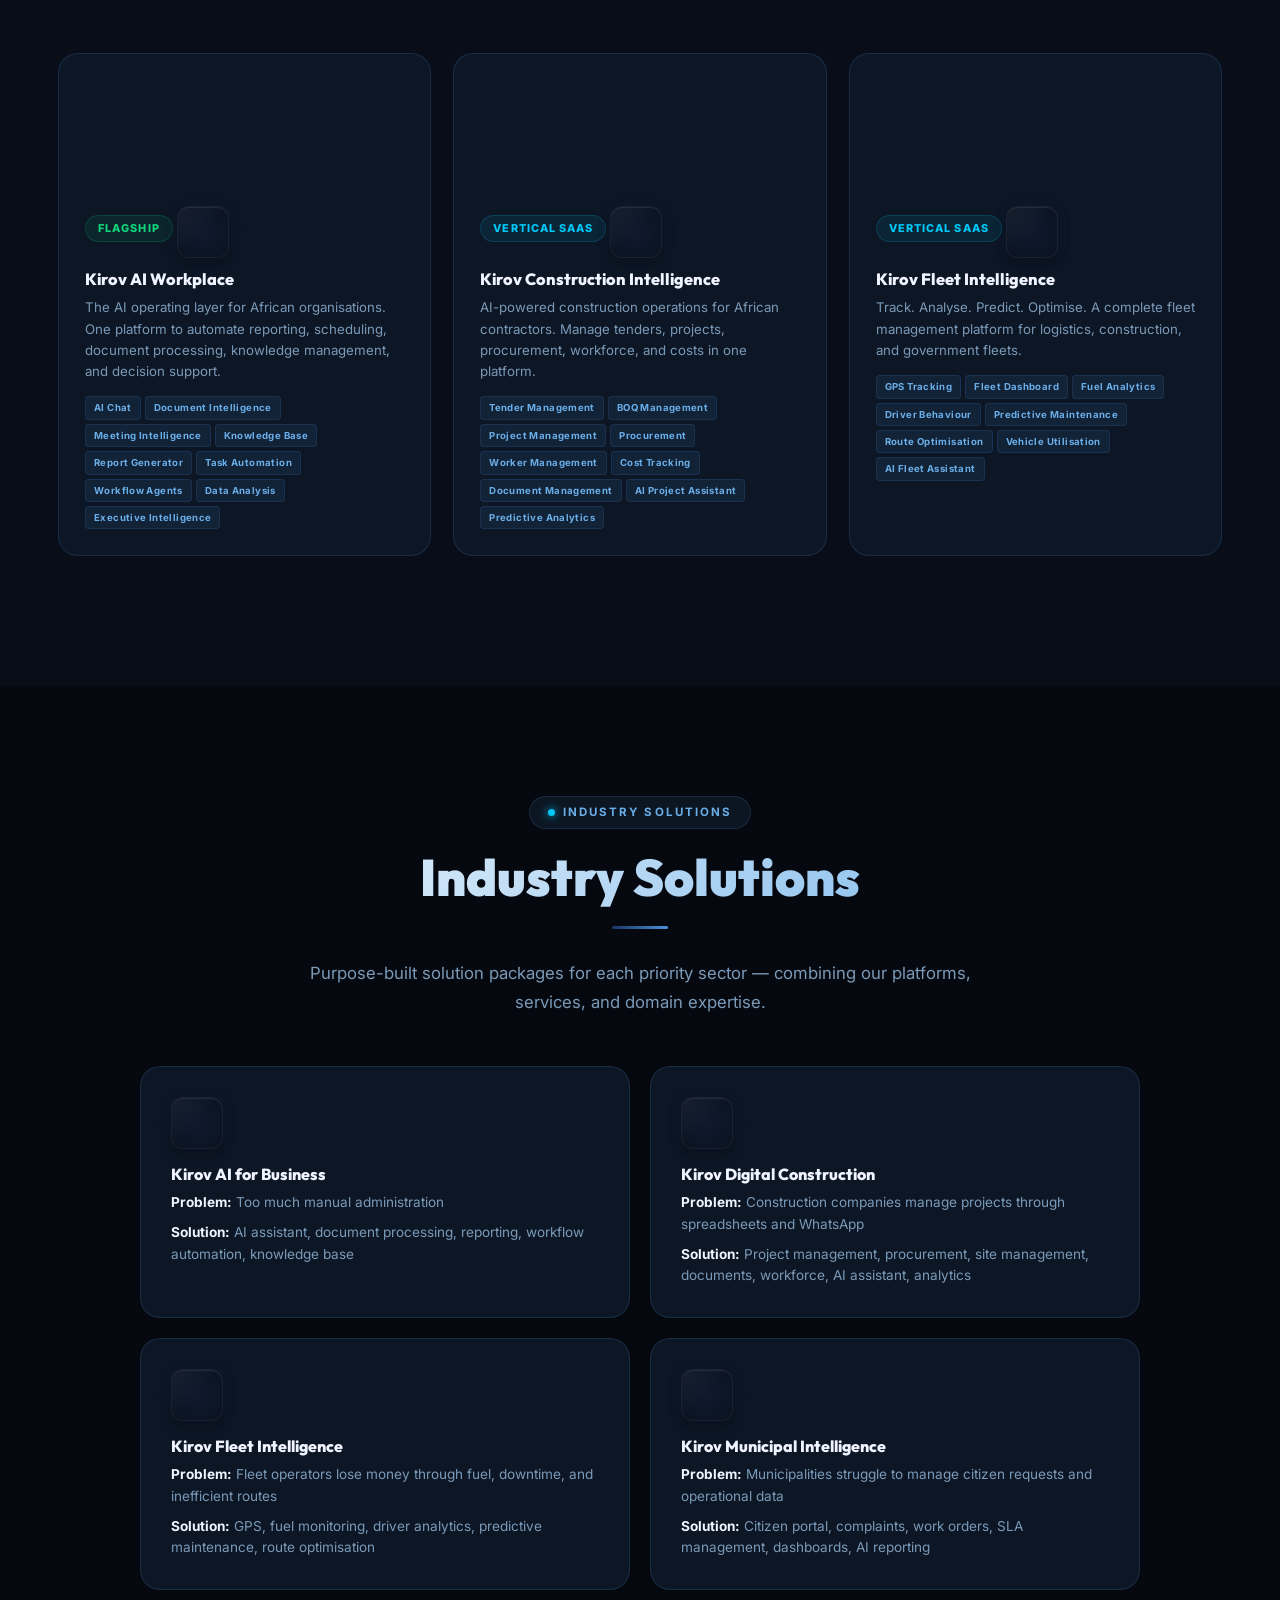
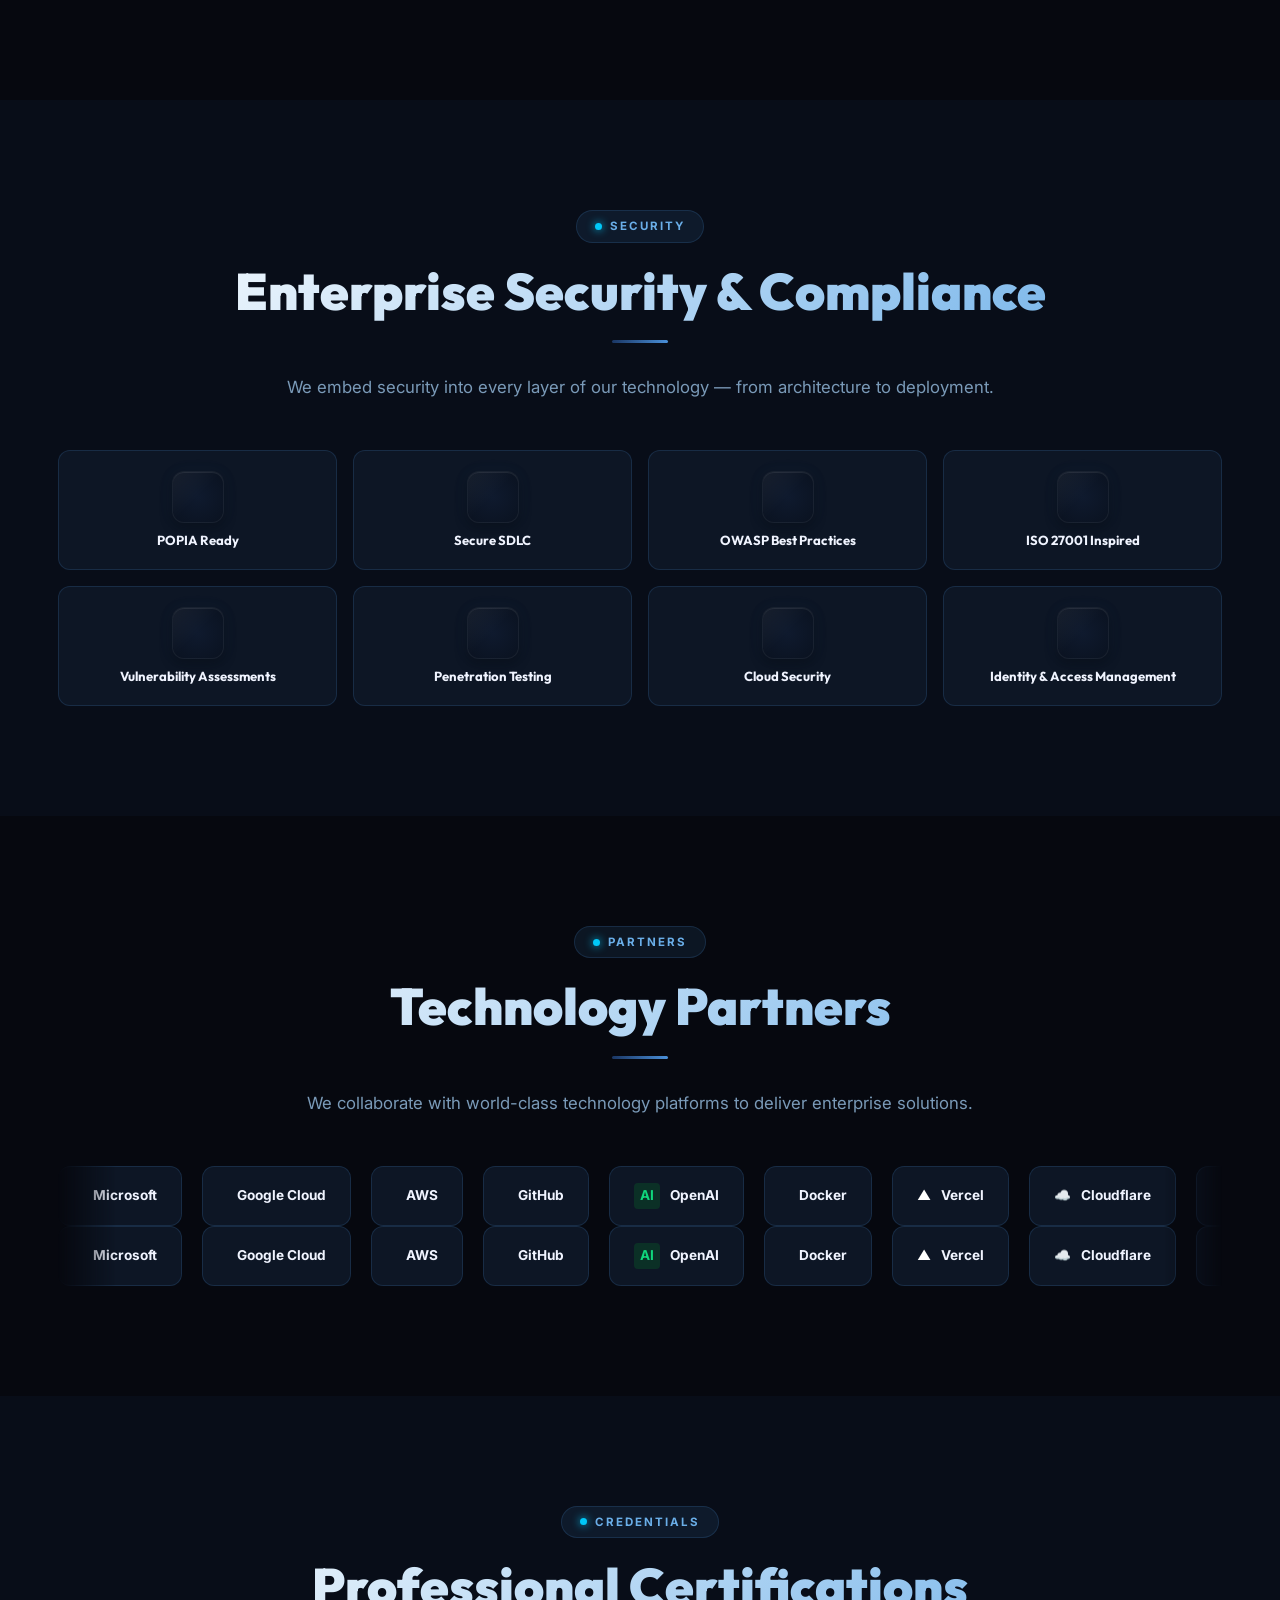
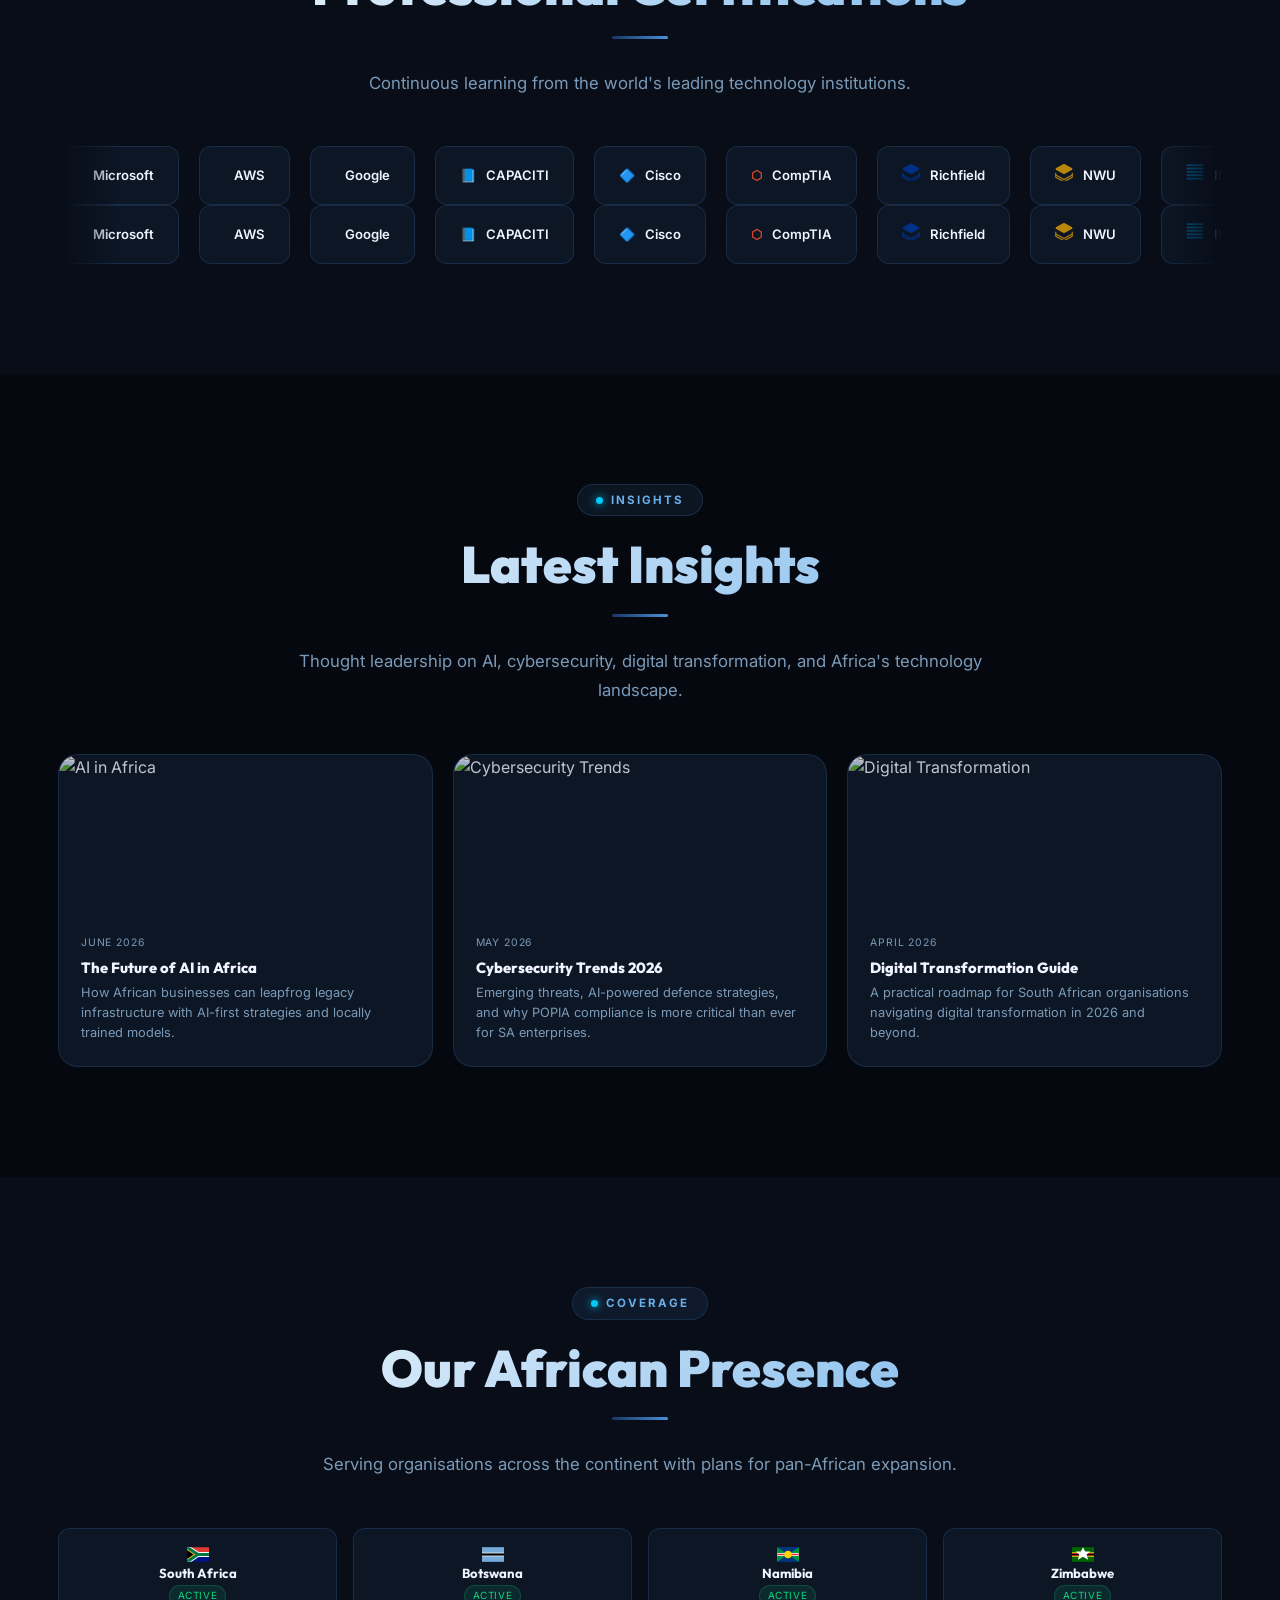
==== commit 01ad06f2: "fix: shrink navbar to fit 9 items on desktop - Nav height: 80px -> 72px (60px scrolled) - Globe: 42p" ====
--- a/index.html
+++ b/index.html
@@ -96,8 +96,8 @@
 
     .btn {
       display:inline-flex; align-items:center; gap:8px;
-      font-family:'Outfit',sans-serif; font-weight:700; font-size:0.9rem;
-      padding:13px 26px; border-radius:var(--radius);
+      font-family:'Outfit',sans-serif; font-weight:700; font-size:0.82rem;
+      padding:10px 22px; border-radius:var(--radius);
       transition:var(--transition); cursor:pointer; white-space:nowrap;
       flex-shrink:0;
       word-break:normal; overflow-wrap:normal;
@@ -153,11 +153,11 @@
       width: 100%;
       max-width: 1440px;
       margin: 0 auto;
-      padding: 0 28px;
-      height: 80px;
-      gap: 20px;
-    }
-    #navbar.scrolled .nav-inner { height: 68px; }
+      padding: 0 24px;
+      height: 72px;
+      gap: 12px;
+    }
+    #navbar.scrolled .nav-inner { height: 60px; }
 
     /* --- Logo --- */
     .nav-logo {
@@ -170,7 +170,7 @@
       overflow-wrap: normal;
     }
     .css-globe {
-      width: 42px; height: 42px;
+      width: 34px; height: 34px;
       position: relative;
       transform-style: preserve-3d;
       animation: spin3D 12s linear infinite;
@@ -192,7 +192,7 @@
       box-shadow: 0 0 8px rgba(0,200,248,0.3) inset, 0 0 8px rgba(0,200,248,0.3);
     }
     .css-globe .core {
-      position: absolute; inset: 13px;
+      position: absolute; inset: 10px;
       background: var(--teal); border-radius: 50%;
       box-shadow: 0 0 12px var(--teal);
       opacity: 0.85;
@@ -204,18 +204,18 @@
     }
     .logo-text-main {
       font-family: 'Outfit', sans-serif;
-      font-size: 1.2rem; font-weight: 900;
-      color: #fff; letter-spacing: 0.5px;
+      font-size: 1.05rem; font-weight: 900;
+      color: #fff; letter-spacing: 0.3px;
       line-height: 1.15; text-transform: uppercase;
     }
     .logo-text-main span { color: var(--teal); }
     .logo-text-sub {
       font-family: 'Inter', sans-serif;
-      font-size: 0.6rem; font-weight: 700;
-      letter-spacing: 0.3em;
+      font-size: 0.55rem; font-weight: 700;
+      letter-spacing: 0.25em;
       color: var(--accent-lite);
       text-transform: uppercase;
-      margin-top: 1px; line-height: 1.2;
+      margin-top: 0; line-height: 1.2;
     }
 
     /* --- Navigation Links --- */
@@ -223,7 +223,7 @@
       display: flex;
       align-items: center;
       justify-content: center;
-      gap: 28px;
+      gap: 20px;
       flex-wrap: nowrap;
       list-style: none;
       margin: 0; padding: 0;
@@ -235,7 +235,7 @@
     .nav-links li { flex-shrink: 0; }
     .nav-links a {
       font-family: 'Inter', sans-serif;
-      font-size: 0.93rem;
+      font-size: 0.85rem;
       font-weight: 600;
       color: #b8d0e8;
       text-decoration: none;
@@ -965,14 +965,14 @@
        RESPONSIVE
     ============================================================ */
     @media(max-width:1200px){
-      .nav-links { gap: 20px; }
-      .nav-links a { font-size: 0.88rem; }
+      .nav-links { gap: 16px; }
+      .nav-links a { font-size: 0.82rem; }
       .services-tabs { grid-template-columns:repeat(4,1fr); }
     }
     @media(max-width:1024px){
-      .nav-inner { padding: 0 20px; gap: 14px; }
-      .nav-links { gap: 14px; }
-      .nav-links a { font-size: 0.82rem; }
+      .nav-inner { padding: 0 16px; gap: 10px; }
+      .nav-links { gap: 12px; }
+      .nav-links a { font-size: 0.78rem; }
       .footer-grid { grid-template-columns:1fr 1fr; }
       .tab-panel.active { grid-template-columns:1fr; }
       .service-img { order:-1; }
@@ -981,20 +981,20 @@
     @media(max-width:900px){
       .nav-links, .nav-cta-btn { display: none !important; }
       .hamburger { display: flex; }
-      .nav-inner { height: 64px; }
-      #navbar.scrolled .nav-inner { height: 56px; }
+      .nav-inner { height: 60px; }
+      #navbar.scrolled .nav-inner { height: 52px; }
       .about-grid { grid-template-columns:1fr; }
       .contact-grid { grid-template-columns:1fr; }
       .industries-grid { grid-template-columns:repeat(2,1fr); }
       .services-tabs { grid-template-columns:repeat(3,1fr); }
     }
     @media(max-width:768px){
-      .nav-inner { padding: 0 16px; height: 60px; }
-      #navbar.scrolled .nav-inner { height: 52px; }
-      .css-globe { width: 30px; height: 30px; }
-      .css-globe .core { inset: 9px; }
-      .logo-text-main { font-size: 1rem; }
-      .logo-text-sub { font-size: 0.5rem; letter-spacing: 0.2em; }
+      .nav-inner { padding: 0 14px; height: 56px; }
+      #navbar.scrolled .nav-inner { height: 48px; }
+      .css-globe { width: 26px; height: 26px; }
+      .css-globe .core { inset: 8px; }
+      .logo-text-main { font-size: 0.85rem; }
+      .logo-text-sub { font-size: 0.45rem; letter-spacing: 0.18em; }
       .hero-stats { display:grid; grid-template-columns:repeat(3,1fr); gap:6px; max-width:100%; }
       .stat-item { min-height:unset; padding:8px 4px; border-radius:8px; }
       .stat-num { font-size:1.1rem; }
@@ -1026,13 +1026,13 @@
       .products-grid { grid-template-columns:1fr; }
     }
     @media(max-width:500px){
-      .nav-inner { height: 56px; padding: 0 14px; }
-      #navbar.scrolled .nav-inner { height: 48px; }
-      .css-globe { width: 26px; height: 26px; }
-      .css-globe .core { inset: 8px; }
-      .logo-text-main { font-size: 0.85rem; }
-      .logo-text-sub { font-size: 0.45rem; letter-spacing: 0.15em; }
-      .nav-logo { gap: 8px; }
+      .nav-inner { height: 50px; padding: 0 12px; }
+      #navbar.scrolled .nav-inner { height: 44px; }
+      .css-globe { width: 22px; height: 22px; }
+      .css-globe .core { inset: 7px; }
+      .logo-text-main { font-size: 0.75rem; }
+      .logo-text-sub { font-size: 0.4rem; letter-spacing: 0.12em; }
+      .nav-logo { gap: 6px; }
       .industries-grid { grid-template-columns:1fr 1fr; }
       .hero-btns { flex-direction:row; flex-wrap:wrap; justify-content:center; gap:5px; }
       .hero-btns .btn { font-size:0.72rem; padding:7px 14px; flex:1 1 auto; min-width:0; }
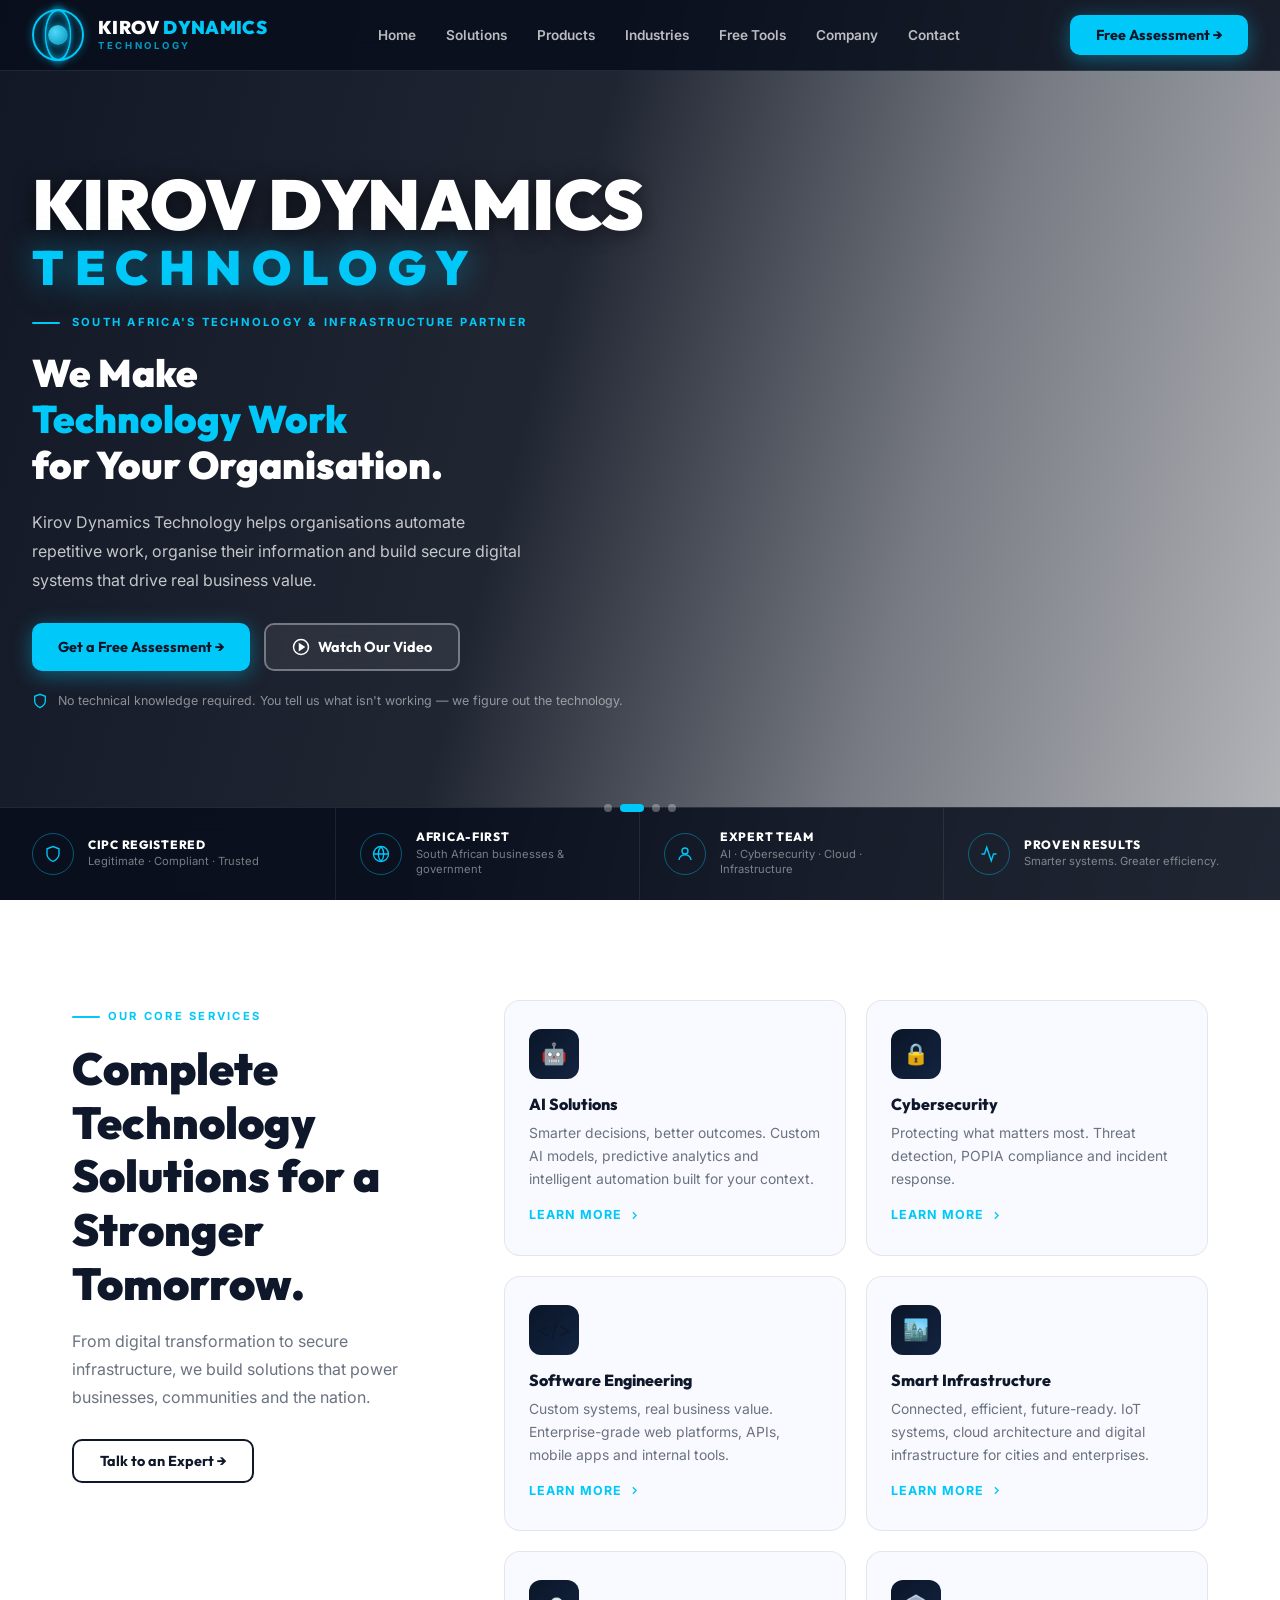
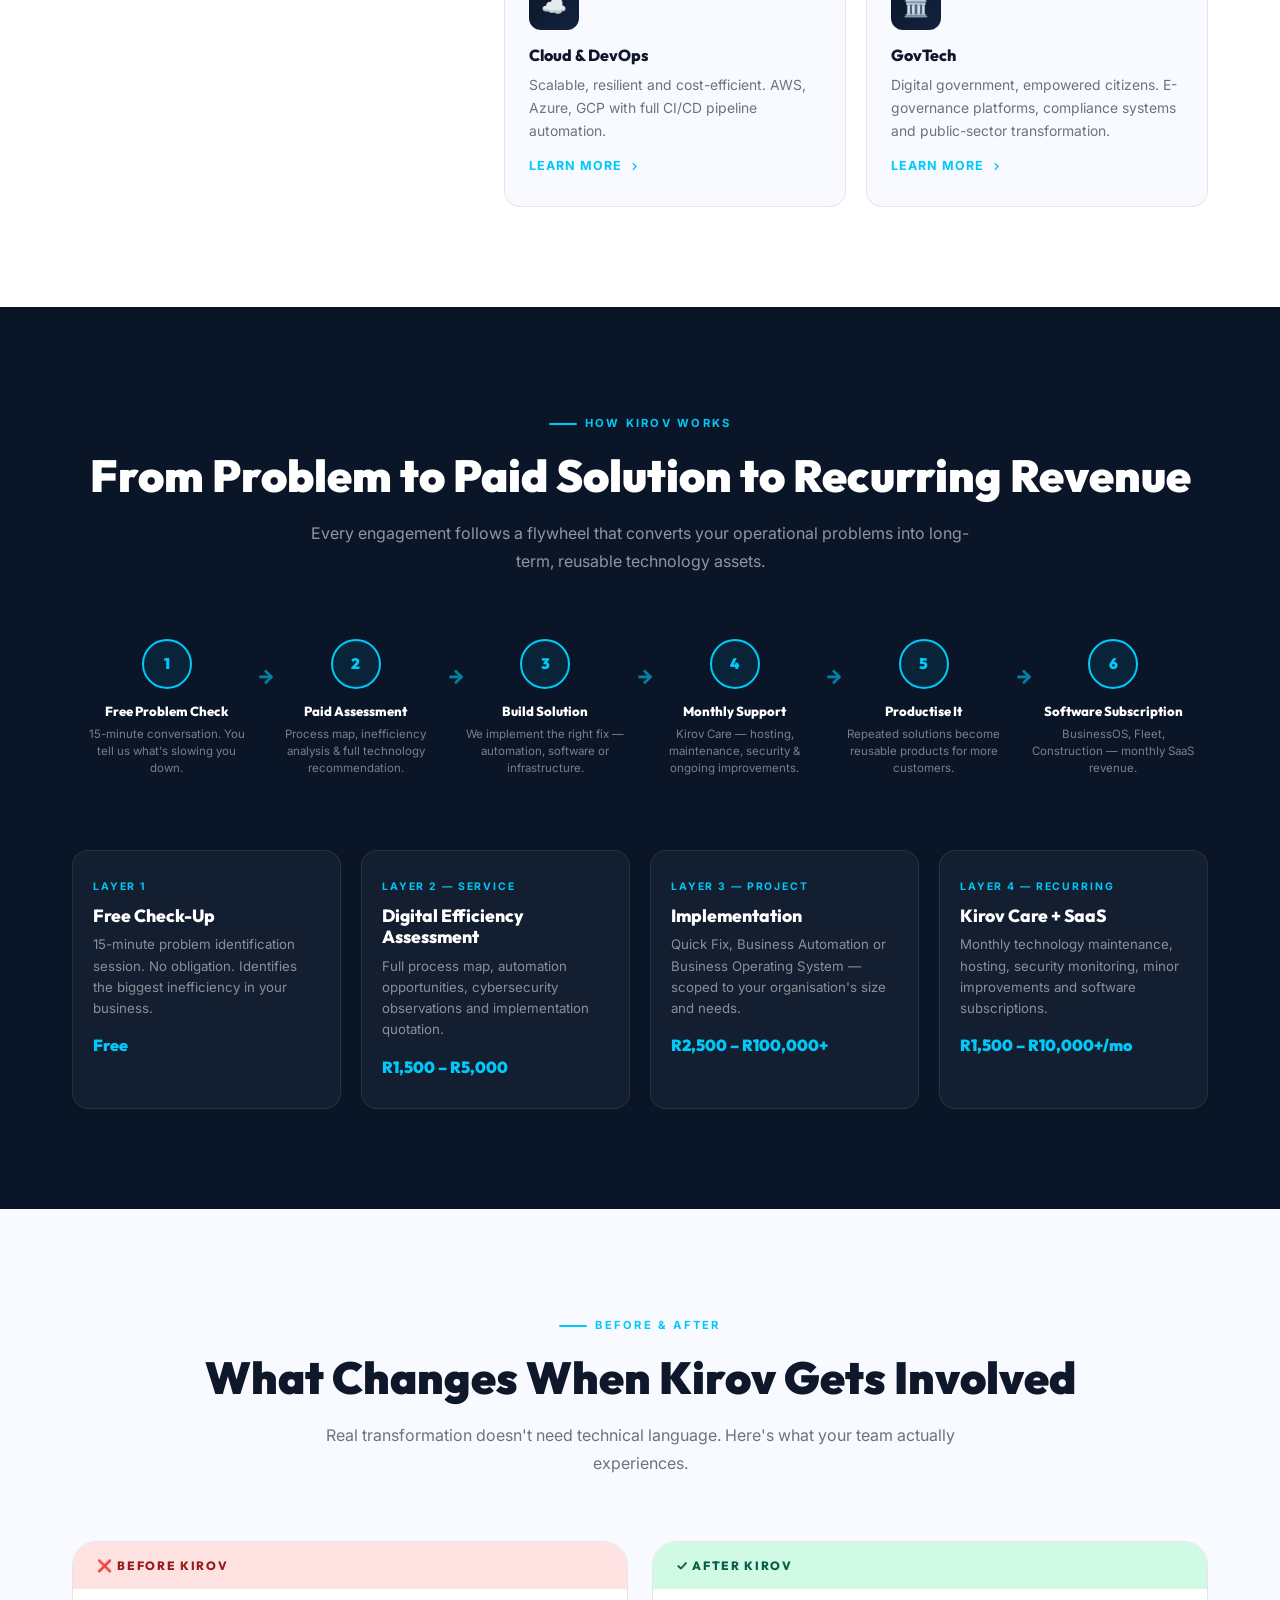
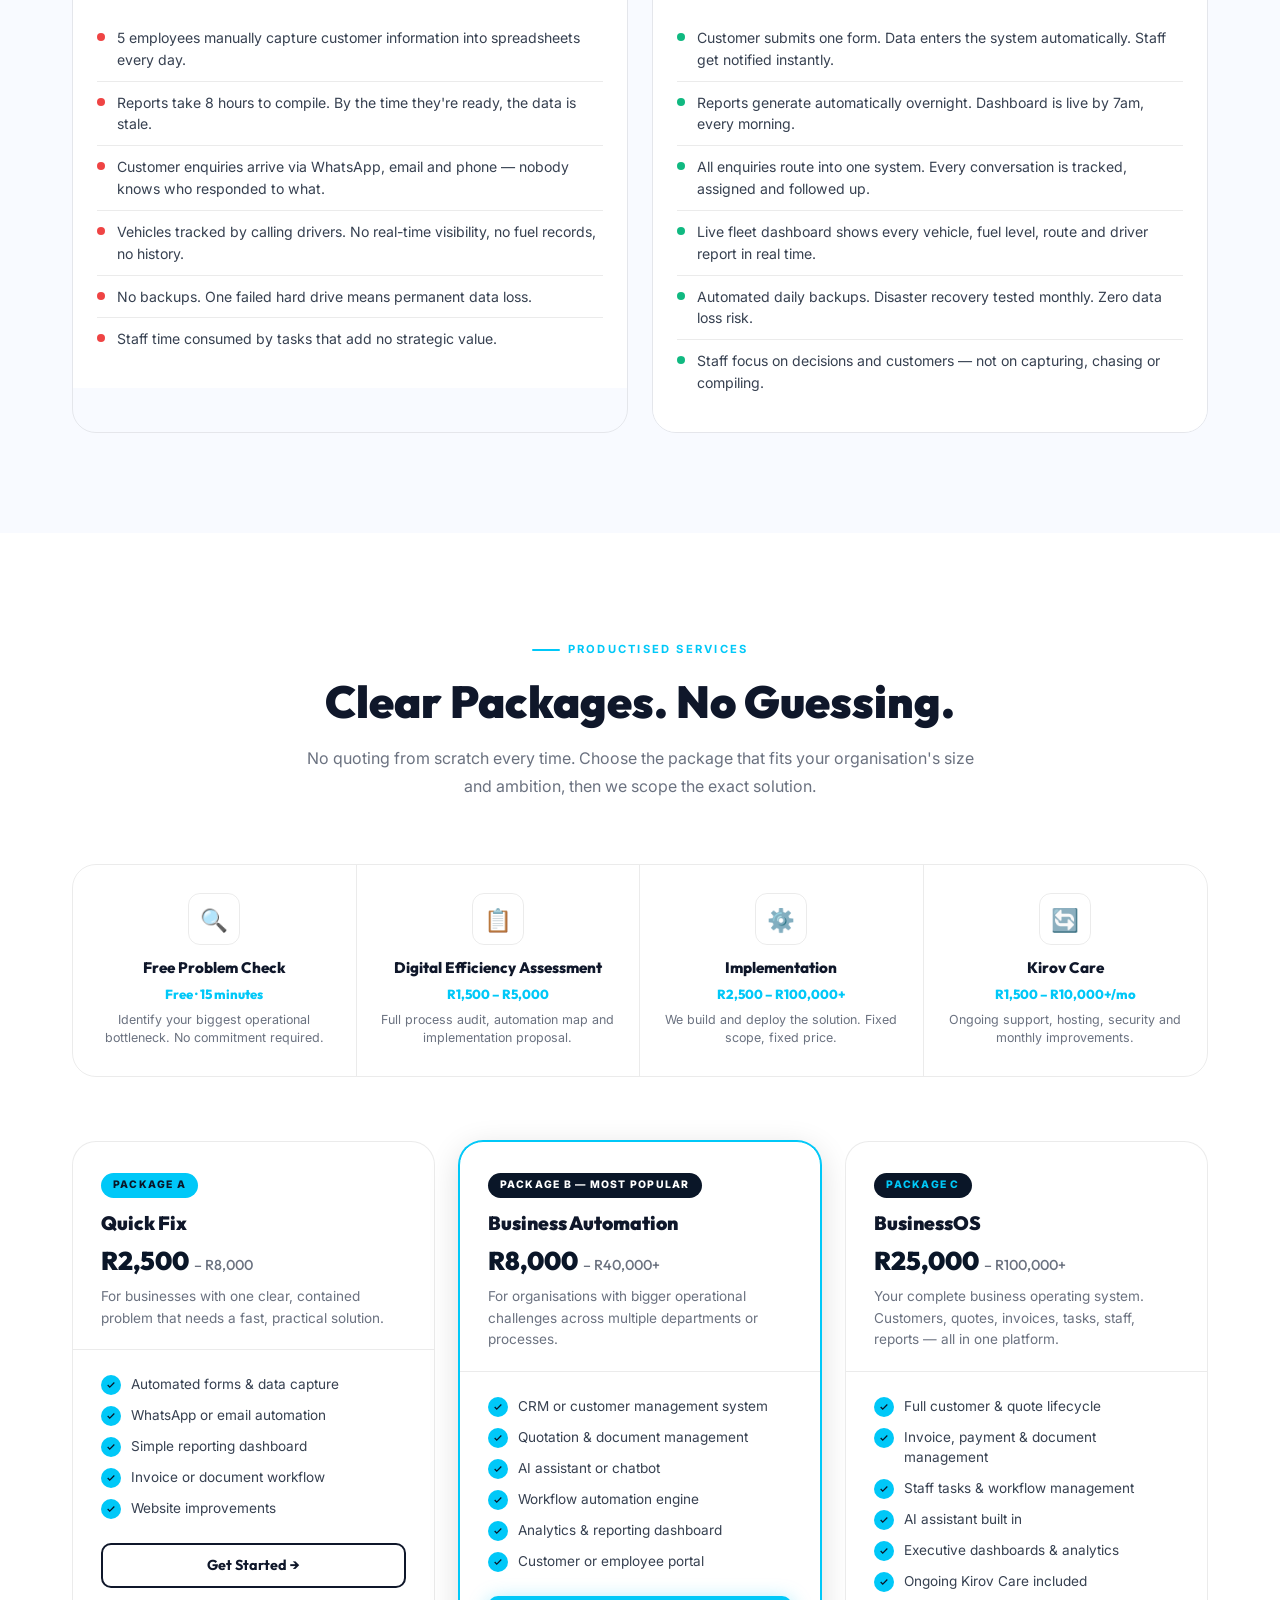
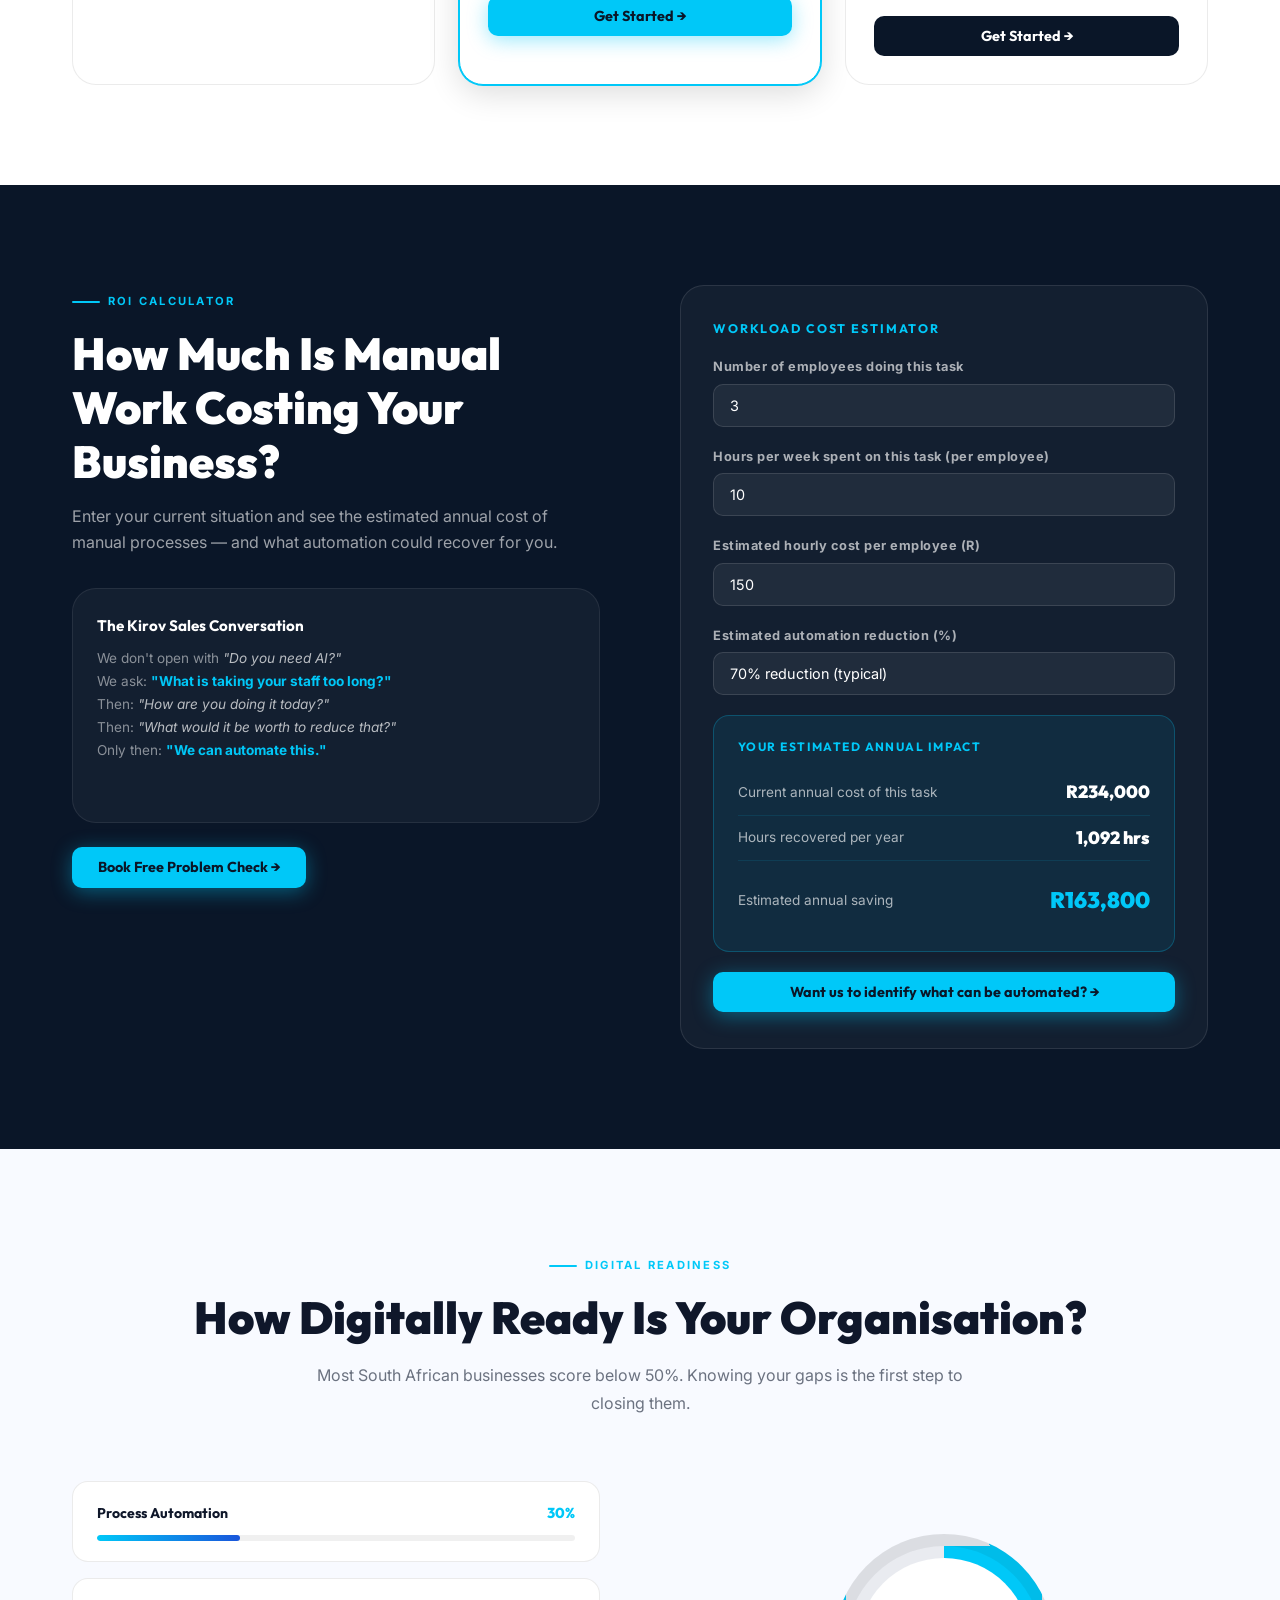
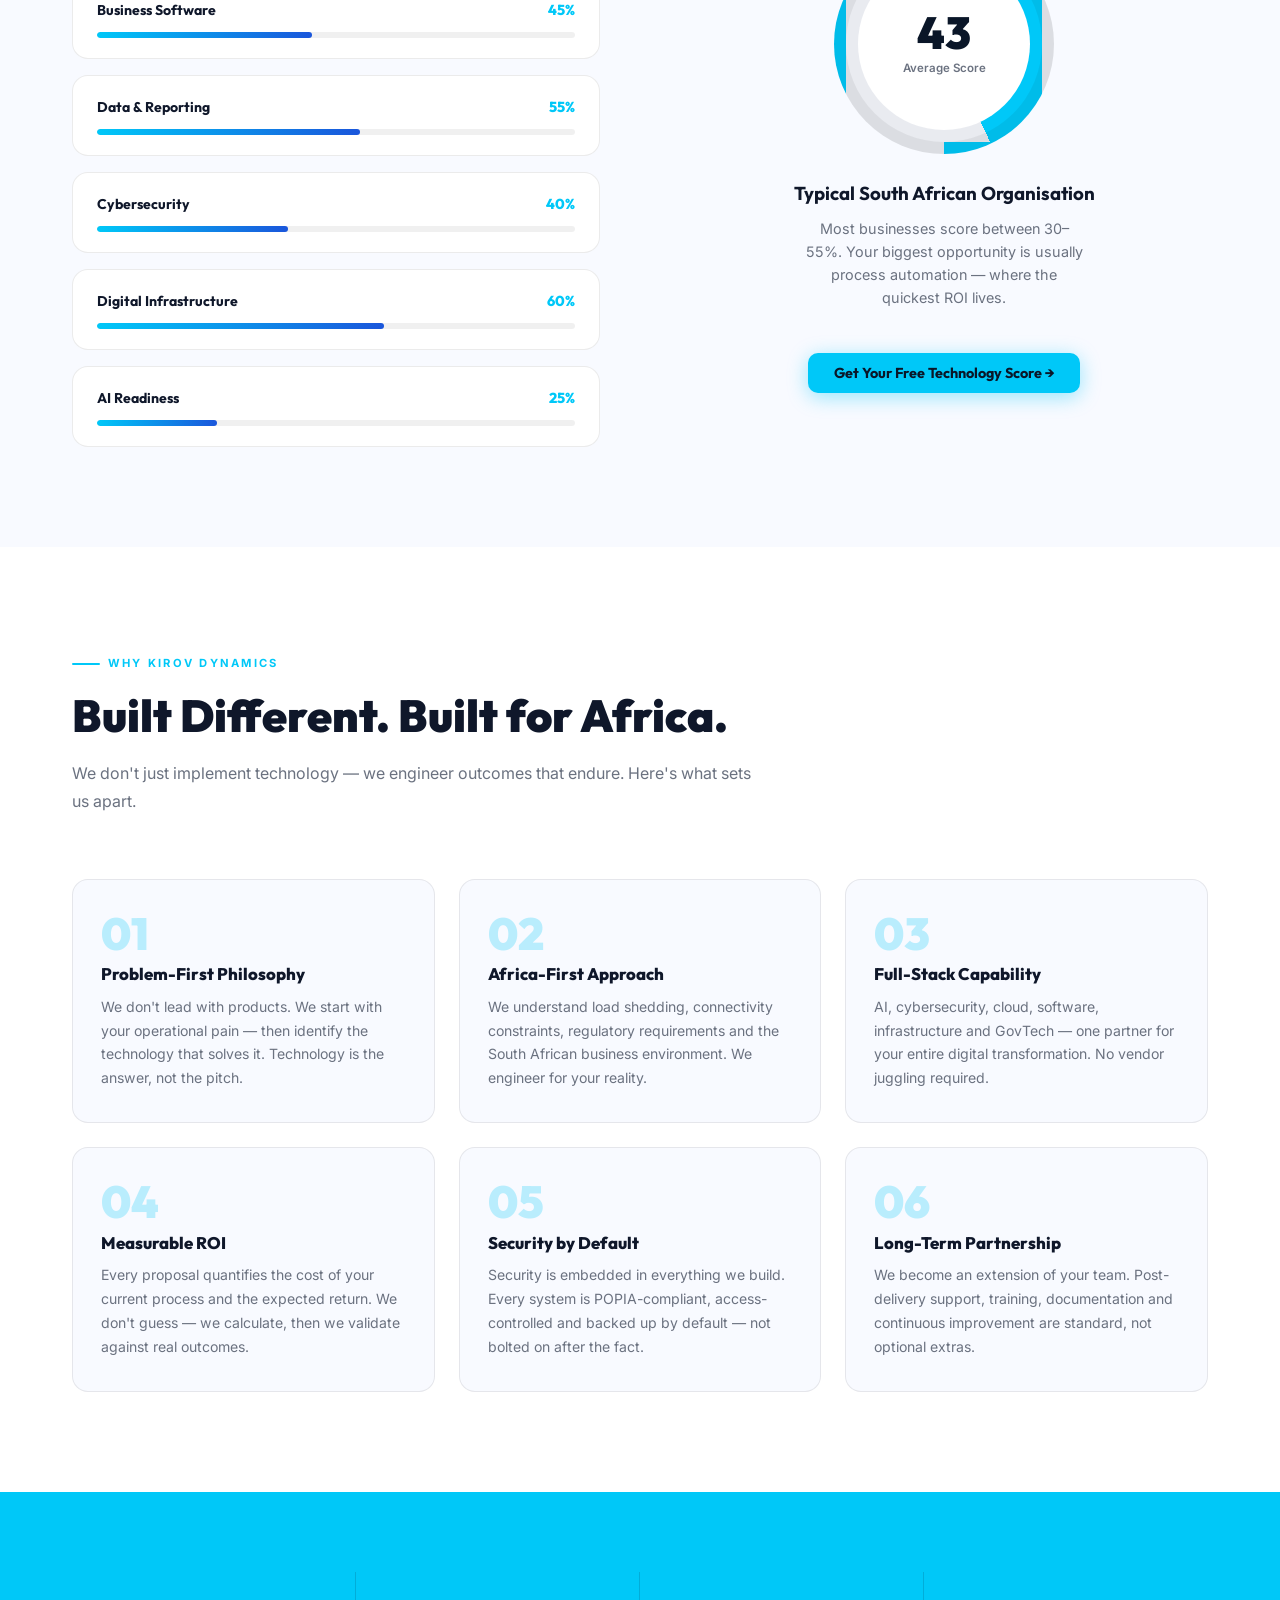
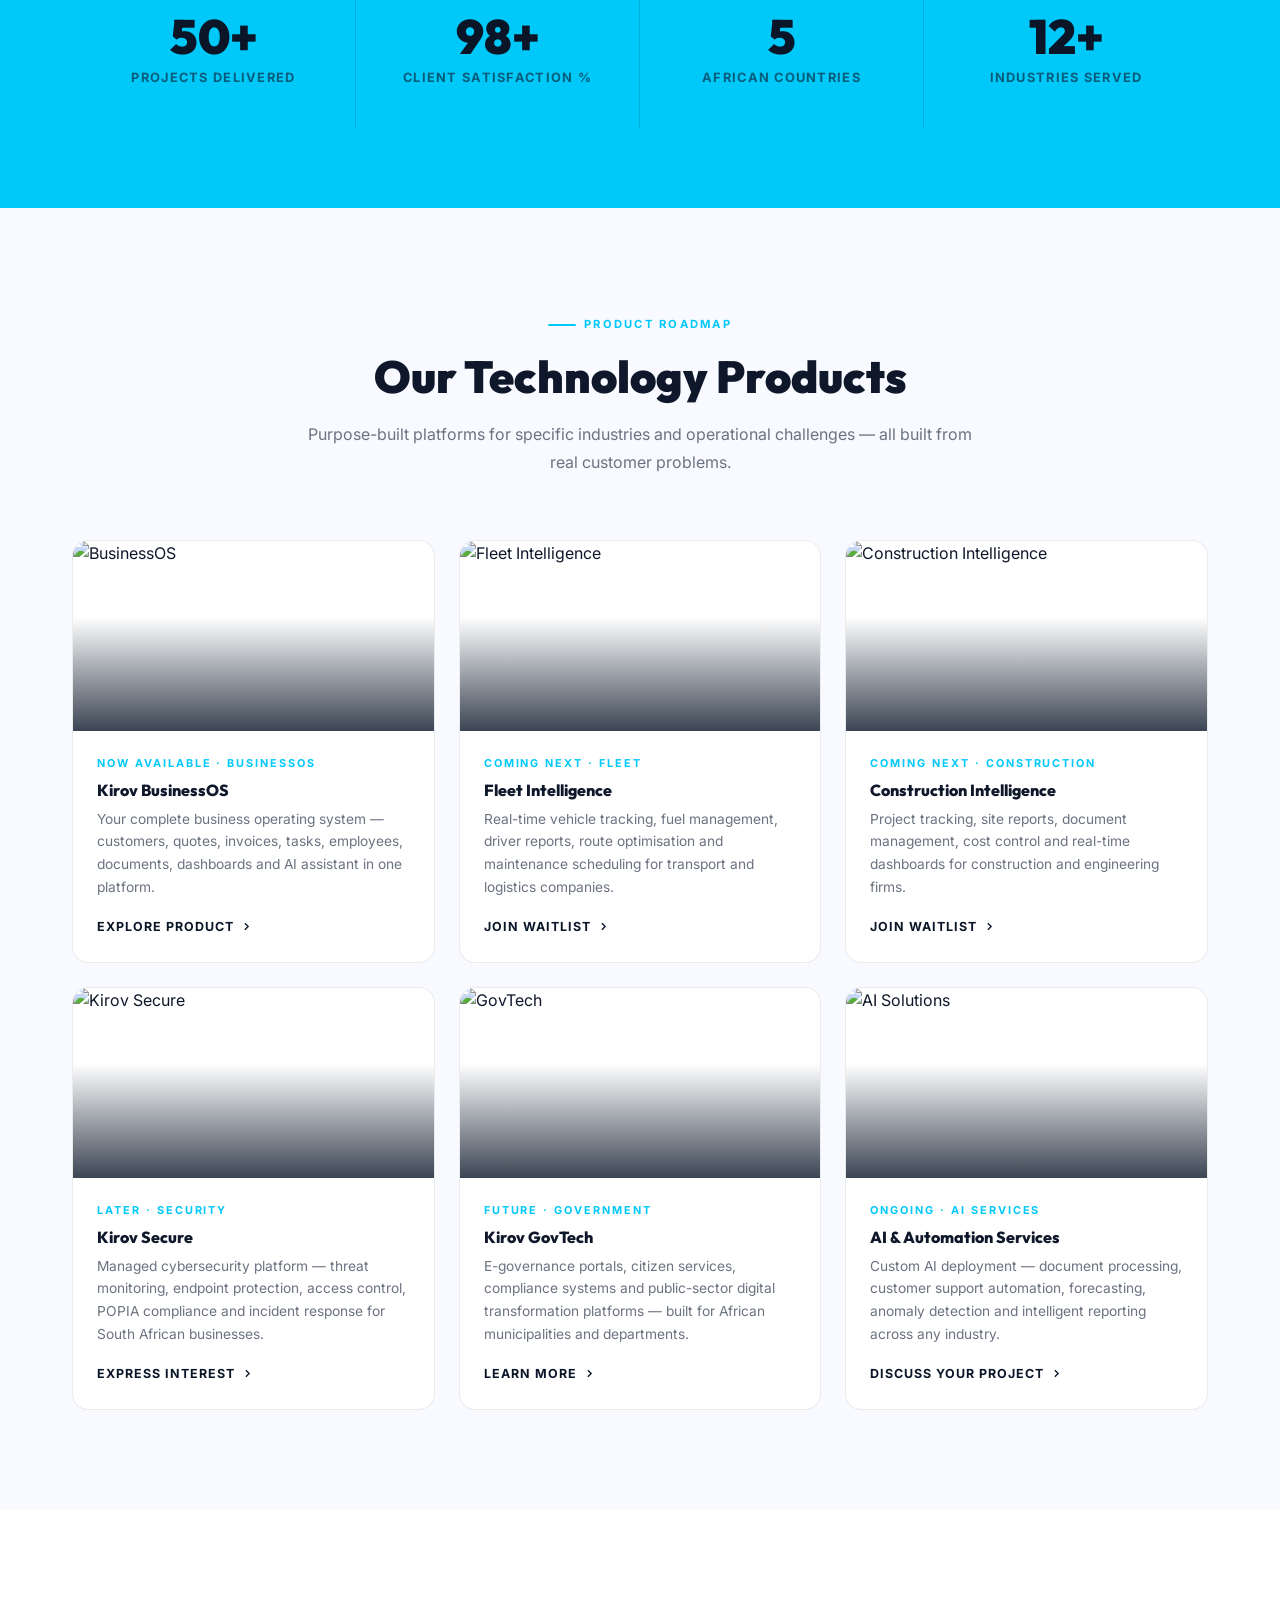
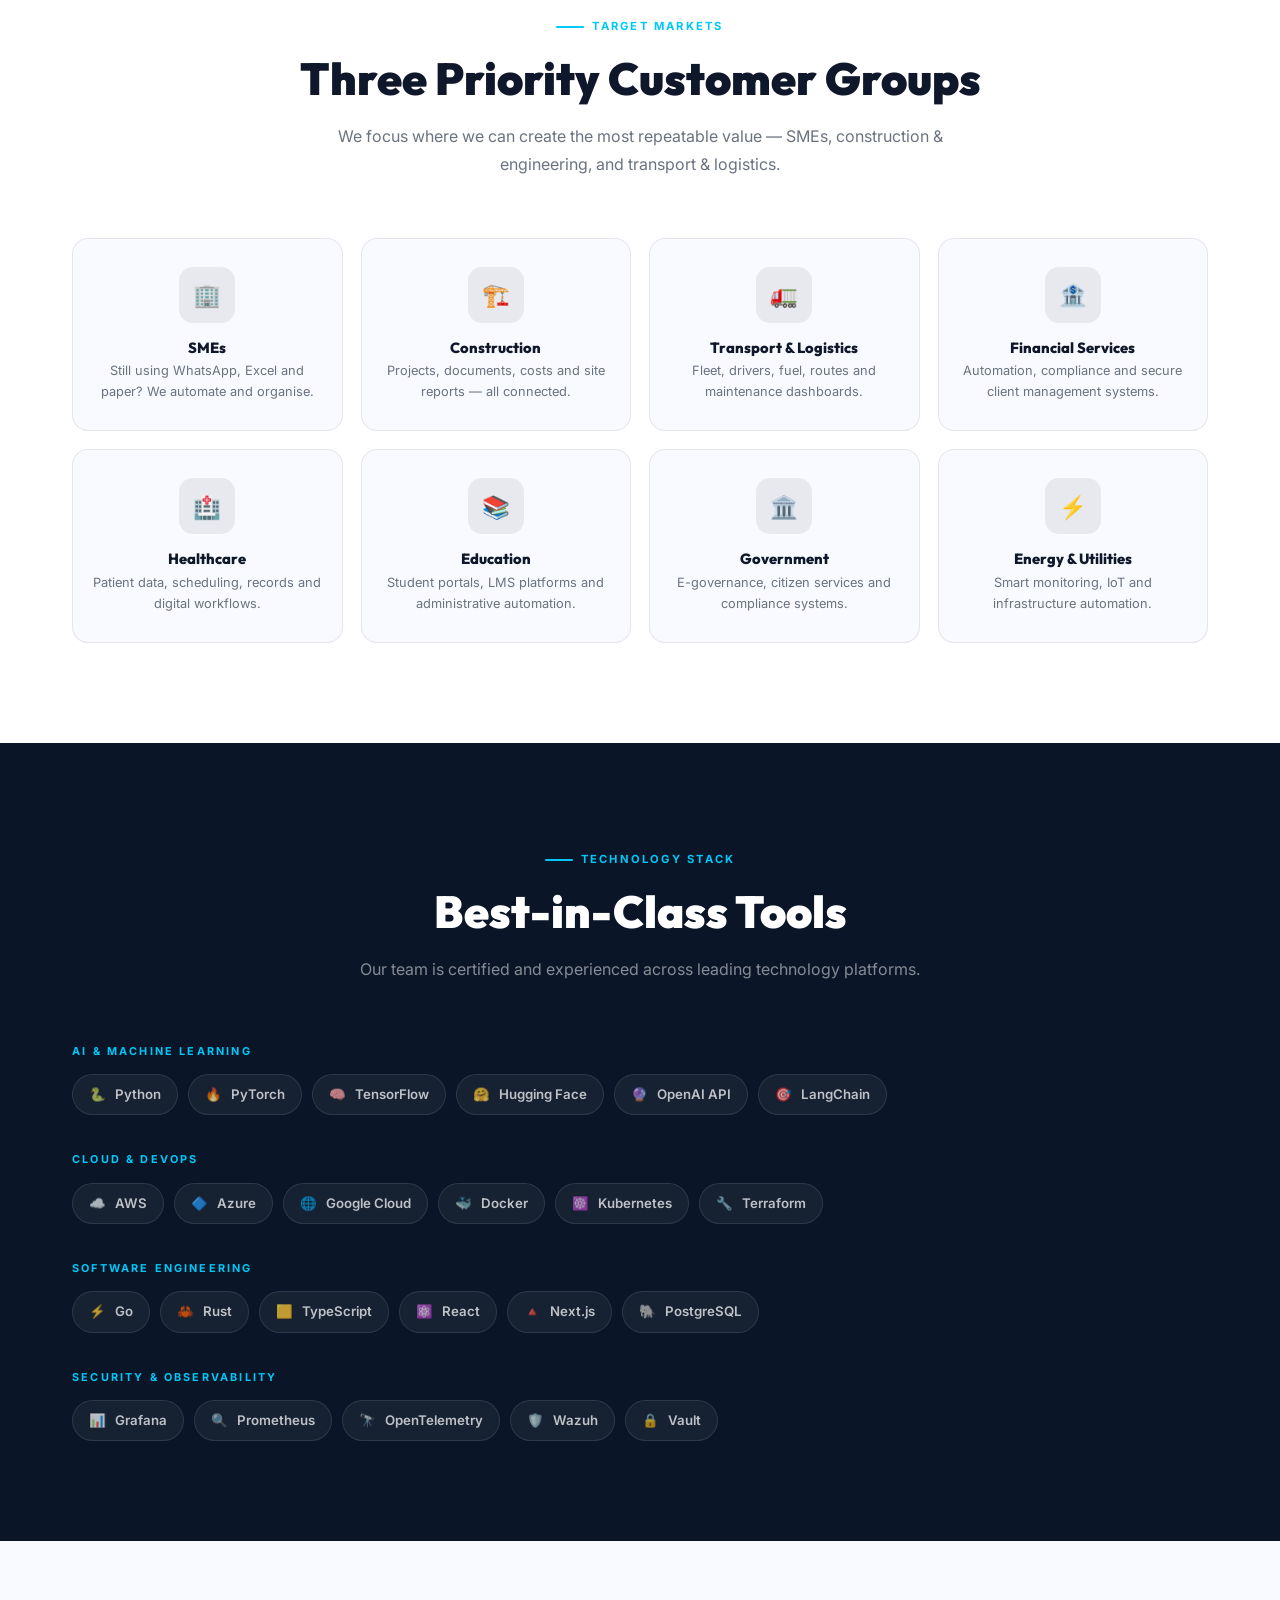
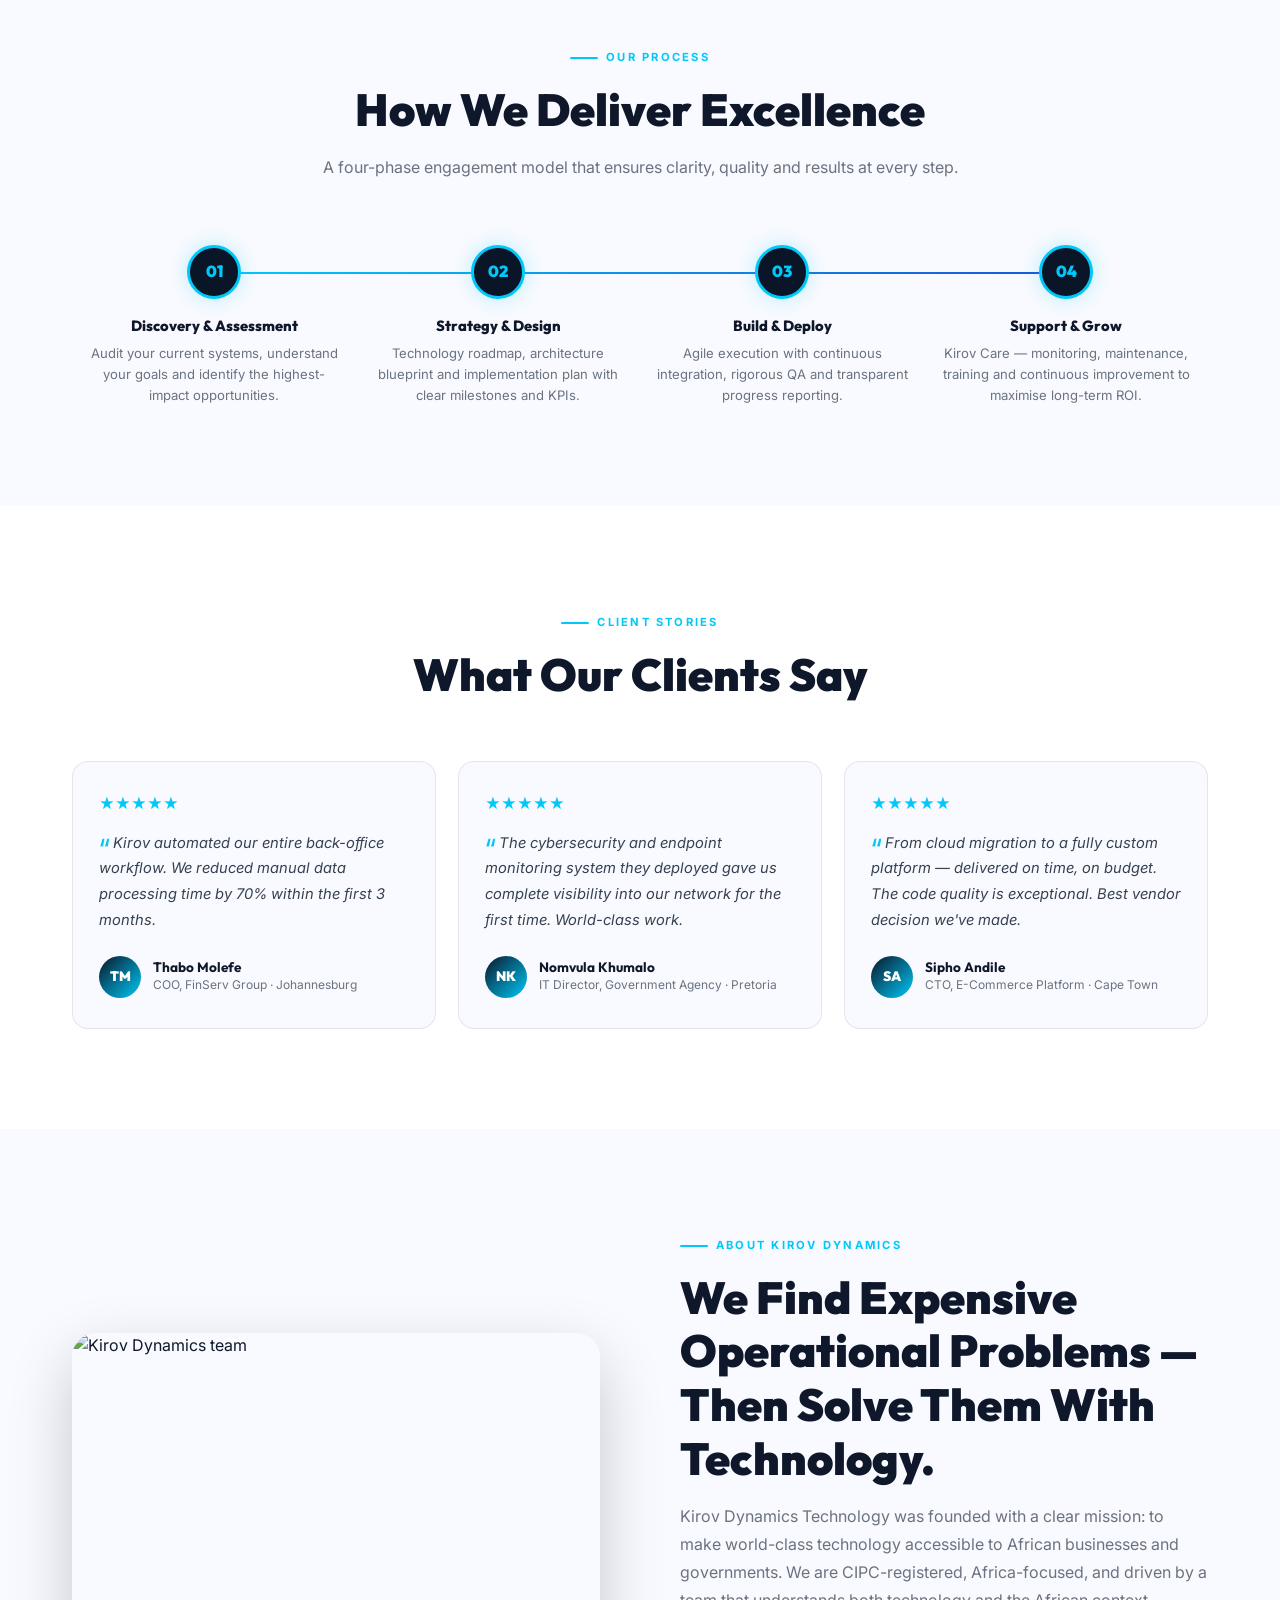
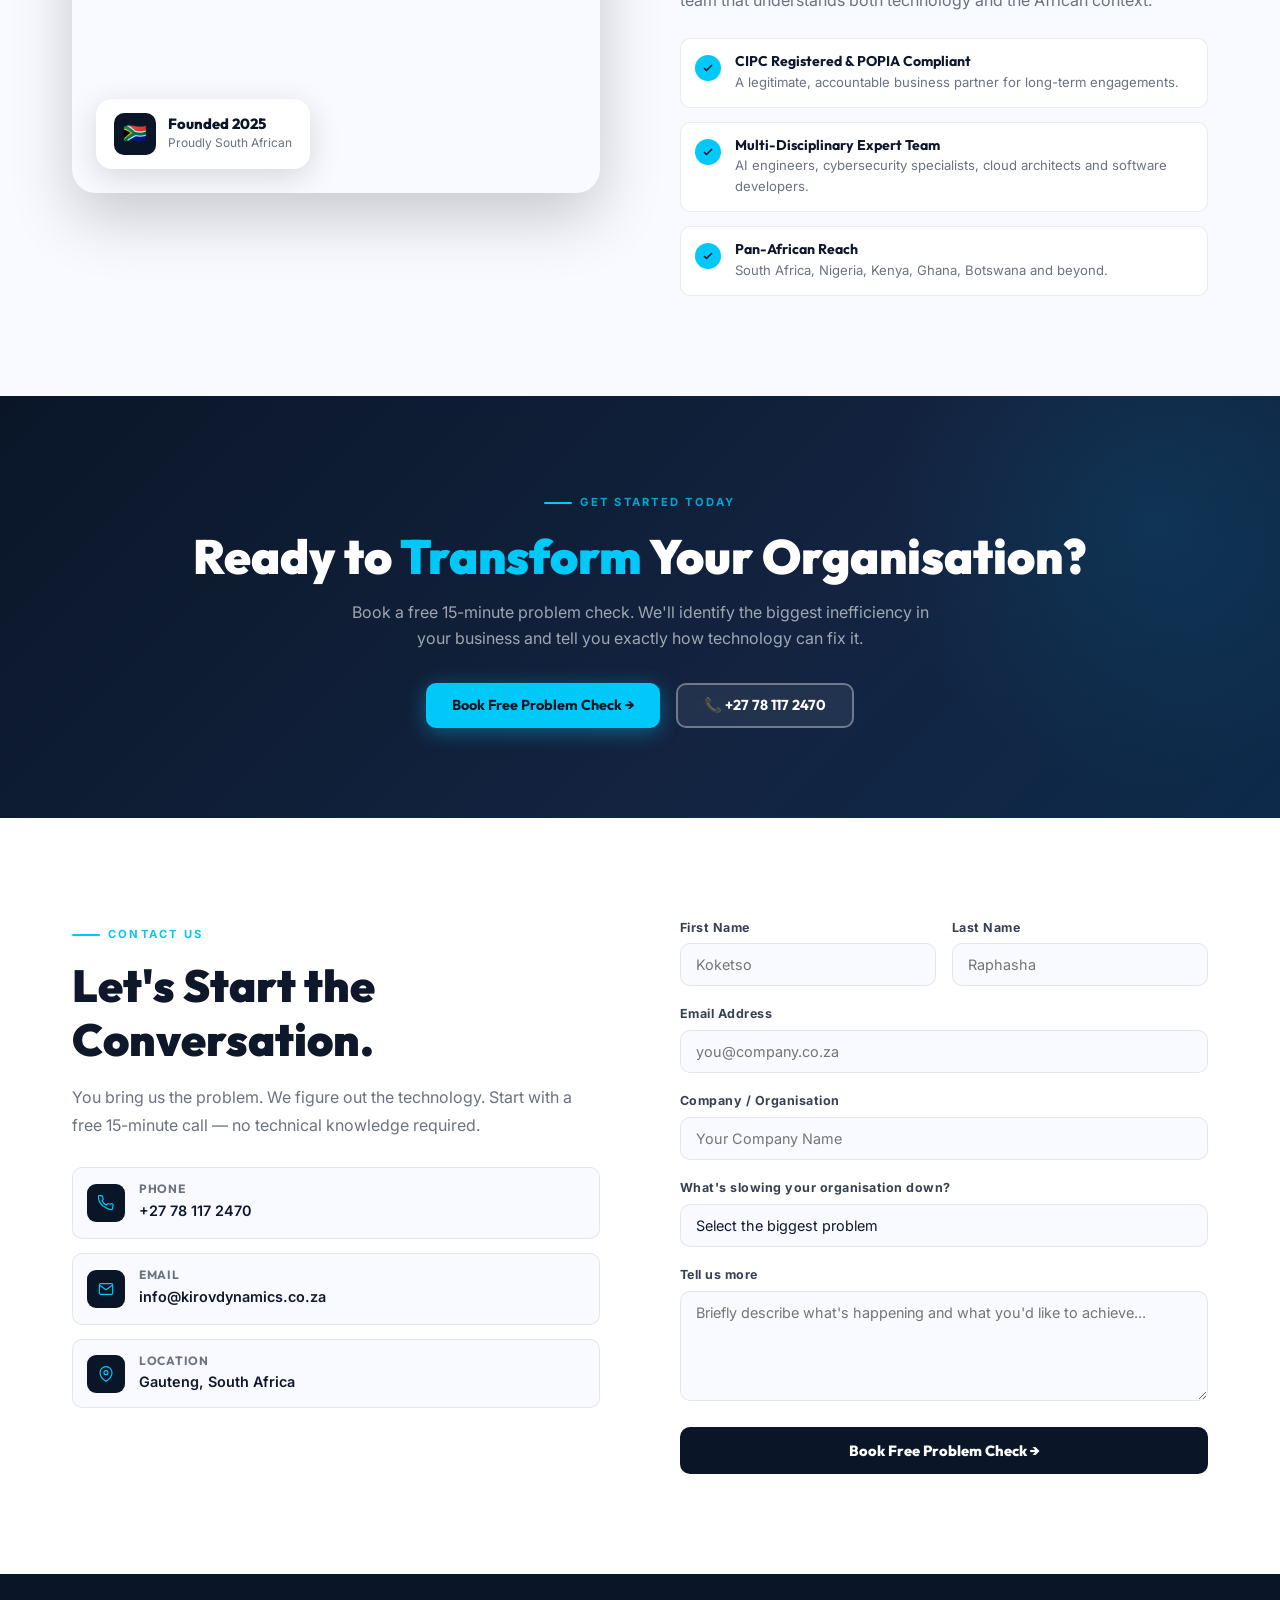
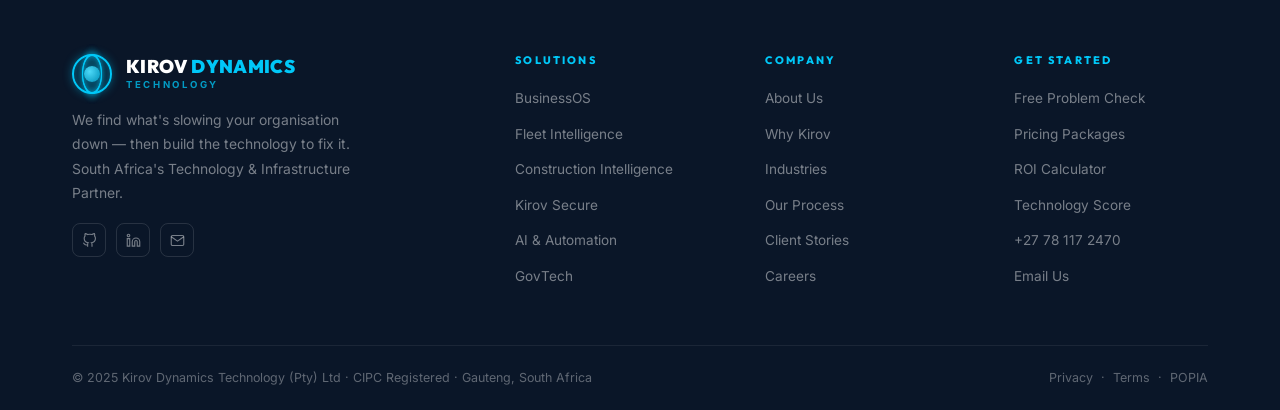
==== commit 9fa66d2a: "chore: add untracked scripts" ====
--- a/index.html
+++ b/index.html
@@ -1,3691 +1,1996 @@
 <!DOCTYPE html>
 <html lang="en">
 <head>
-  <meta charset="UTF-8">
-  <meta name="viewport" content="width=device-width, initial-scale=1.0">
-  <title>Kirov Dynamics Technology | AI · Cybersecurity · Smart Infrastructure</title>
-  <meta name="description" content="Kirov Dynamics Technology delivers AI solutions, cybersecurity, smart infrastructure, and government technology for businesses and governments across Africa and the world.">
-  <meta name="keywords" content="AI, cybersecurity, smart infrastructure, GovTech, digital transformation, South Africa, Africa, technology company, software development">
-  <meta property="og:title" content="Kirov Dynamics Technology">
-  <meta property="og:description" content="Technology, AI, Cybersecurity &amp; Smart Infrastructure for Africa's Digital Economy">
-  <meta property="og:type" content="website">
-  <meta property="og:url" content="https://kirov-dynamics-technology.github.io/kirov-dynamics/">
-  <link rel="preload" href="assets/images/hero-bg.jpg" as="image" fetchpriority="high">
-  <link rel="preconnect" href="https://fonts.googleapis.com">
-  <link rel="preconnect" href="https://fonts.gstatic.com" crossorigin>
-  <link href="https://fonts.googleapis.com/css2?family=Outfit:wght@300;400;500;600;700;800;900&family=Inter:wght@300;400;500;600;700&display=swap" rel="stylesheet">
-  <link rel="stylesheet" href="https://cdn.jsdelivr.net/gh/devicons/devicon@latest/devicon.min.css">
-  <style>
-    /* ============================================================
-       DESIGN TOKENS
-    ============================================================ */
-    :root {
-      --bg:          #06080f;
-      --bg-card:     #0d1625;
-      --bg-alt:      #080d18;
-      --primary:     #1a3664;
-      --accent:      #4a90d9;
-      --accent-lite: #6aaee8;
-      --teal:        #00c8f8;
-      --green:       #10d67c;
-      --gold:        #f59e0b;
-      --text:        #f0f4ff;
-      --muted:       #7a9ab8;
-      --border:      rgba(74,144,217,0.18);
-      --glass:       rgba(8,13,24,0.9);
-      --radius:      12px;
-      --radius-lg:   20px;
-      --shadow:      0 8px 40px rgba(0,0,0,0.6);
-      --glow:        0 0 40px rgba(74,144,217,0.2);
-      --transition:  0.3s cubic-bezier(0.4,0,0.2,1);
-    }
-
-    /* ============================================================
-       RESET & BASE
-    ============================================================ */
-    *, *::before, *::after { margin:0; padding:0; box-sizing:border-box; -webkit-tap-highlight-color:transparent; }
-    html { scroll-behavior:smooth; scroll-padding-top:70px; overflow-x:hidden; }
-    body {
-      font-family:'Inter',sans-serif;
-      background:var(--bg);
-      color:var(--text);
-      line-height:1.6;
-      overflow-x:hidden;
-      overflow-wrap:break-word;
-      word-break:break-word;
-    }
-    h1,h2,h3,h4,h5 { font-family:'Outfit',sans-serif; line-height:1.2; }
-    a { text-decoration:none; color:inherit; touch-action:manipulation; }
-    img { max-width:100%; height:auto; }
-    button { cursor:pointer; border:none; background:none; font-family:inherit; touch-action:manipulation; }
-    ul { list-style:none; }
-    pre, code, table, iframe, video { max-width:100%; overflow-x:auto; }
-
-    /* ============================================================
-       UTILITIES
-    ============================================================ */
-    .container { max-width:1220px; margin:0 auto; padding:0 28px; width:100%; }
-
-    .section-tag {
-      display:inline-flex; align-items:center; gap:8px;
-      font-size:0.72rem; font-weight:700; letter-spacing:0.18em;
-      text-transform:uppercase; color:var(--accent-lite);
-      background:rgba(74,144,217,0.1); border:1px solid var(--border);
-      padding:6px 18px; border-radius:50px; margin-bottom:18px;
-    }
-    .section-tag::before {
-      content:''; width:7px; height:7px; border-radius:50%;
-      background:var(--teal); box-shadow:0 0 8px var(--teal); display:block;
-    }
-
-    .section-title {
-      font-size:clamp(2rem,4vw,3.2rem); font-weight:900; margin-bottom:16px;
-      background:linear-gradient(135deg,#fff 0%,var(--accent-lite) 100%);
-      -webkit-background-clip:text; -webkit-text-fill-color:transparent; background-clip:text;
-    }
-    .section-sub { font-size:1.05rem; color:var(--muted); line-height:1.75; max-width:720px; }
-    .divider {
-      width:56px; height:3px; border-radius:3px;
-      background:linear-gradient(90deg,var(--primary),var(--accent));
-      margin:18px 0 30px;
-    }
-    .divider-center { margin:18px auto 30px; }
-
-    .reveal { opacity:0; transform:translateY(36px) scale(0.97); transition:opacity 0.7s cubic-bezier(0.22,1,0.36,1),transform 0.7s cubic-bezier(0.22,1,0.36,1); }
-    .reveal.visible { opacity:1; transform:none; }
-
-    .btn {
-      display:inline-flex; align-items:center; gap:8px;
-      font-family:'Outfit',sans-serif; font-weight:700; font-size:0.82rem;
-      padding:10px 22px; border-radius:var(--radius);
-      transition:var(--transition); cursor:pointer; white-space:nowrap;
-      flex-shrink:0;
-      word-break:normal; overflow-wrap:normal;
-    }
-    .btn-primary {
-      background:linear-gradient(135deg,var(--primary),var(--accent));
-      color:#fff; box-shadow:0 4px 20px rgba(74,144,217,0.35);
-    }
-    .btn-primary:hover { transform:translateY(-2px); box-shadow:0 8px 32px rgba(74,144,217,0.5); }
-    .btn-outline {
-      border:1px solid rgba(255,255,255,0.15); color:var(--text);
-      background:rgba(255,255,255,0.03);
-      backdrop-filter: blur(10px);
-      -webkit-backdrop-filter: blur(10px);
-    }
-    .btn-outline:hover { 
-      border-color:var(--accent); 
-      background:rgba(74,144,217,0.15); 
-      transform:translateY(-2px); 
-      box-shadow: 0 4px 15px rgba(74,144,217,0.2);
-    }
-    .btn-ripple { position:relative; overflow:hidden; }
-    .ripple-fx {
-      position:absolute; border-radius:50%;
-      background:rgba(255,255,255,0.25);
-      transform:scale(0);
-      animation:rippleAnim 0.6s ease-out;
-      pointer-events:none;
-    }
-    @keyframes rippleAnim { to { transform:scale(4); opacity:0; } }
-
-    /* ============================================================
-       NAVBAR
-    ============================================================ */
-    #navbar {
-      position: fixed; top: 0; left: 0; right: 0; z-index: 1000;
-      padding: 0; transition: all 0.35s ease;
-      background: var(--glass);
-      backdrop-filter: blur(24px);
-      -webkit-backdrop-filter: blur(24px);
-      border-bottom: 1px solid var(--border);
-      box-shadow: 0 4px 30px rgba(0,0,0,0.5);
-    }
-    #navbar.scrolled {
-      padding: 0;
-      background: rgba(8,13,24,0.96);
-      box-shadow: 0 4px 30px rgba(0,0,0,0.6);
-    }
-    .nav-inner {
-      display: flex;
-      align-items: center;
-      justify-content: space-between;
-      width: 100%;
-      max-width: 1440px;
-      margin: 0 auto;
-      padding: 0 24px;
-      height: 72px;
-      gap: 12px;
-    }
-    #navbar.scrolled .nav-inner { height: 60px; }
-
-    /* --- Logo --- */
-    .nav-logo {
-      display: flex;
-      align-items: center;
-      gap: 12px;
-      text-decoration: none;
-      flex-shrink: 0;
-      word-break: normal;
-      overflow-wrap: normal;
-    }
-    .css-globe {
-      width: 34px; height: 34px;
-      position: relative;
-      transform-style: preserve-3d;
-      animation: spin3D 12s linear infinite;
-      flex-shrink: 0;
-    }
-    .css-globe .ring {
-      position: absolute; inset: 0;
-      border: 1.5px solid var(--accent);
-      border-radius: 50%;
-      box-shadow: 0 0 8px rgba(74,144,217,0.3) inset, 0 0 8px rgba(74,144,217,0.3);
-    }
-    .css-globe .ring-1 { transform: rotateY(0deg); }
-    .css-globe .ring-2 { transform: rotateY(45deg); }
-    .css-globe .ring-3 { transform: rotateY(90deg); }
-    .css-globe .ring-4 { transform: rotateY(135deg); }
-    .css-globe .ring-equator {
-      transform: rotateX(90deg);
-      border-color: var(--teal);
-      box-shadow: 0 0 8px rgba(0,200,248,0.3) inset, 0 0 8px rgba(0,200,248,0.3);
-    }
-    .css-globe .core {
-      position: absolute; inset: 10px;
-      background: var(--teal); border-radius: 50%;
-      box-shadow: 0 0 12px var(--teal);
-      opacity: 0.85;
-      animation: pulseCore 3s ease-in-out infinite;
-    }
-    .logo-text-wrapper {
-      display: flex; flex-direction: column; justify-content: center;
-      line-height: 1.1;
-    }
-    .logo-text-main {
-      font-family: 'Outfit', sans-serif;
-      font-size: 1.05rem; font-weight: 900;
-      color: #fff; letter-spacing: 0.3px;
-      line-height: 1.15; text-transform: uppercase;
-    }
-    .logo-text-main span { color: var(--teal); }
-    .logo-text-sub {
-      font-family: 'Inter', sans-serif;
-      font-size: 0.55rem; font-weight: 700;
-      letter-spacing: 0.25em;
-      color: var(--accent-lite);
-      text-transform: uppercase;
-      margin-top: 0; line-height: 1.2;
-    }
-
-    /* --- Navigation Links --- */
-    .nav-links {
-      display: flex;
-      align-items: center;
-      justify-content: center;
-      gap: 20px;
-      flex-wrap: nowrap;
-      list-style: none;
-      margin: 0; padding: 0;
-      word-break: normal;
-      overflow-wrap: normal;
-      flex-shrink: 1;
-      min-width: 0;
-    }
-    .nav-links li { flex-shrink: 0; }
-    .nav-links a {
-      font-family: 'Inter', sans-serif;
-      font-size: 0.85rem;
-      font-weight: 600;
-      color: #b8d0e8;
-      text-decoration: none;
-      transition: color 0.25s ease;
-      position: relative;
-      white-space: nowrap;
-      flex-shrink: 0;
-      display: inline-flex;
-      align-items: center;
-      word-break: normal;
-      overflow-wrap: normal;
-      padding: 4px 0;
-    }
-    .nav-links a:hover { color: #fff; }
-    .nav-links a::after {
-      content: ''; position: absolute;
-      bottom: -2px; left: 0; right: 0;
-      height: 2px; background: var(--accent); border-radius: 2px;
-      transform: scaleX(0); transform-origin: left;
-      transition: transform 0.25s ease;
-    }
-    .nav-links a:hover::after { transform: scaleX(1); }
-    .nav-links a:focus-visible {
-      outline: 2px solid var(--accent);
-      outline-offset: 4px;
-      border-radius: 4px;
-    }
-
-    /* --- CTA Button --- */
-    .nav-cta-btn {
-      flex-shrink: 0;
-      white-space: nowrap;
-      word-break: normal;
-      overflow-wrap: normal;
-    }
-
-    /* --- Hamburger --- */
-    .hamburger {
-      display: none; flex-direction: column; gap: 5px;
-      cursor: pointer; padding: 8px;
-      flex-shrink: 0;
-    }
-    .hamburger span {
-      display: block; width: 24px; height: 2px;
-      background: var(--text); border-radius: 2px;
-      transition: var(--transition);
-    }
-    .hamburger.open span:nth-child(1) { transform: rotate(45deg) translate(5px,5px); }
-    .hamburger.open span:nth-child(2) { opacity: 0; }
-    .hamburger.open span:nth-child(3) { transform: rotate(-45deg) translate(5px,-5px); }
-
-    @keyframes spin3D {
-      0% { transform: rotateX(20deg) rotateY(0deg); }
-      100% { transform: rotateX(20deg) rotateY(360deg); }
-    }
-    @keyframes pulseCore {
-      0%, 100% { transform: scale(1); opacity: 0.85; }
-      50% { transform: scale(1.15); opacity: 1; }
-    }
-
-    .float-contact {
-      display:none; position:fixed; bottom:24px; right:24px; z-index:998;
-      width:56px; height:56px; border-radius:50%;
-      background:linear-gradient(135deg,var(--primary),var(--accent));
-      border:none; color:#fff; font-size:1.3rem;
-      box-shadow:0 4px 20px rgba(74,144,217,0.4);
-      cursor:pointer; transition:all 0.3s ease;
-      align-items:center; justify-content:center;
-    }
-    .float-contact:hover { transform:scale(1.1); box-shadow:0 6px 30px rgba(74,144,217,0.6); }
-    @media(max-width:768px){ .float-contact { display:flex; } }
-
-    .mobile-menu {
-      display:none; position:fixed; inset:0; background:var(--bg-card);
-      z-index:999; flex-direction:column; align-items:center;
-      justify-content:center; gap:28px;
-    }
-    .mobile-menu.open { display:flex; }
-    .mobile-menu a { font-size:1.25rem; font-weight:700; color:var(--text); transition:var(--transition); }
-    .mobile-menu a:hover { color:var(--accent); }
-    .mobile-close-btn {
-      position:absolute; top:24px; right:28px;
-      font-size:1.4rem; color:var(--muted); cursor:pointer; transition:var(--transition);
-    }
-    .mobile-close-btn:hover { color:var(--text); }
-
-    /* ============================================================
-       HERO
-    ============================================================ */
-    .hero {
-      position:relative;
-      min-height:100vh;
-      min-height:100dvh;
-      width:100%;
-      display:flex; align-items:center; justify-content:center;
-      overflow:hidden;
-      background:#080d18;
-    }
-    .hero::before {
-      content:''; position:absolute; inset:0;
-      background:linear-gradient(135deg, rgba(8,13,24,0.82) 0%, rgba(13,22,39,0.70) 55%, rgba(8,13,24,0.40) 100%);
-      z-index:1;
-    }
-    .hero-bg-img {
-      position:absolute; top:0; left:0; width:100%; height:100%;
-      object-fit:cover; object-position:center center;
-      z-index:0;
-      animation:heroZoom 20s ease-in-out infinite alternate;
-    }
-    @keyframes heroZoom {
-      0% { transform:scale(1); }
-      100% { transform:scale(1.08); }
-    }
-    /* Large hero globe */
-    .hero-globe {
-      position: absolute;
-      right: -80px;
-      top: 50%;
-      transform: translateY(-50%);
-      width: 580px;
-      height: 580px;
-      transform-style: preserve-3d;
-      animation: spin3D 18s linear infinite;
-      opacity: 0.35;
-      z-index: 2;
-    }
-    @media(max-width:900px) {
-      .hero-globe { width: 380px; height: 380px; right: -100px; opacity: 0.22; }
-    }
-    @media(max-width:600px) {
-      .hero-globe { width: 180px; height: 180px; right: -60px; opacity: 0.10; }
-      .hero-content { padding: 90px 16px 0; }
-      .hero-title { font-size: clamp(1.4rem, 5vw, 1.8rem); }
-      .hero-sub { font-size: 0.82rem; }
-      .hero-btns .btn { font-size: 0.68rem; padding: 6px 12px; }
-    }
-    .hero-globe .ring {
-      position: absolute;
-      inset: 0;
-      border: 1.5px solid var(--accent);
-      border-radius: 50%;
-      box-shadow: 0 0 18px rgba(74,144,217,0.25) inset, 0 0 18px rgba(74,144,217,0.25);
-    }
-    .hero-globe .ring-1 { transform: rotateY(0deg); }
-    .hero-globe .ring-2 { transform: rotateY(45deg); }
-    .hero-globe .ring-3 { transform: rotateY(90deg); }
-    .hero-globe .ring-4 { transform: rotateY(135deg); }
-    .hero-globe .ring-equator {
-      transform: rotateX(90deg);
-      border-color: var(--teal);
-      box-shadow: 0 0 18px rgba(0,200,248,0.25) inset, 0 0 18px rgba(0,200,248,0.25);
-    }
-    .hero-globe .core {
-      position: absolute;
-      inset: 35%;
-      background: var(--teal);
-      border-radius: 50%;
-      box-shadow: 0 0 12px var(--teal);
-      opacity: 0.85;
-      animation: pulseCore 3s ease-in-out infinite;
-    }
-    @media(max-width:768px) {
-      .hero {
-        min-height:100vh;
-        min-height:100dvh;
-      }
-      .hero-content {
-        padding: 100px 16px 0;
-      }
-      .hero-title {
-        font-size: clamp(1.6rem, 5.5vw, 2.4rem);
-        margin-bottom: 10px;
-      }
-      .hero-sub {
-        font-size: 0.85rem;
-        margin-bottom: 16px;
-      }
-      .hero-btns {
-        gap: 8px;
-        margin-bottom: 16px;
-      }
-      .hero-btns .btn {
-        font-size: 0.72rem;
-        padding: 7px 12px;
-      }
-      .hero-stats {
-        display: grid;
-        grid-template-columns: repeat(3, 1fr);
-        gap: 6px;
-        margin-top: 8px;
-        max-width: 100%;
-      }
-      .stat-item {
-        min-height: unset;
-        padding: 8px 4px;
-        border-radius: 8px;
-      }
-      .stat-num {
-        font-size: 1.1rem;
-      }
-      .stat-label {
-        font-size: 0.55rem;
-        margin-top: 2px;
-      }
-      .cipc-badge i {
-        width: 16px !important;
-        height: 16px !important;
-      }
-      .cipc-badge span {
-        font-size: 0.5rem;
-      }
-      .hero-badge {
-        font-size: 0.65rem;
-        padding: 5px 12px;
-        margin-bottom: 14px;
-      }
-      .hero-stats {
-        display: grid;
-        grid-template-columns: repeat(3, 1fr);
-        gap: 6px;
-        margin-top: 8px;
-        max-width: 100%;
-      }
-      .stat-item {
-        min-height: unset;
-        padding: 8px 4px;
-        border-radius: 8px;
-      }
-      .stat-num {
-        font-size: 1.1rem;
-      }
-      .stat-label {
-        font-size: 0.55rem;
-        margin-top: 2px;
-      }
-      .cipc-badge i {
-        width: 16px !important;
-        height: 16px !important;
-      }
-      .cipc-badge span {
-        font-size: 0.5rem;
-      }
-    }
-    .hero-gradient-mesh {
-      position:absolute; inset:0; z-index:2;
-      background:
-        radial-gradient(ellipse 80% 60% at 10% 80%, rgba(74,144,217,0.15) 0%, transparent 70%),
-        radial-gradient(ellipse 60% 50% at 85% 15%, rgba(0,200,248,0.10) 0%, transparent 70%),
-        radial-gradient(ellipse 50% 40% at 50% 50%, rgba(16,214,124,0.06) 0%, transparent 70%);
-      animation:meshShift 14s ease-in-out infinite alternate;
-      pointer-events:none;
-    }
-    @keyframes meshShift {
-      0% { transform:scale(1) rotate(0deg); opacity:0.5; }
-      50% { transform:scale(1.08) rotate(1.5deg); opacity:0.9; }
-      100% { transform:scale(1) rotate(-1deg); opacity:0.5; }
-    }
-    @keyframes blink { 50% { opacity:0; } }
-
-    .hero-content {
-      position:relative; z-index:3;
-      text-align:center; max-width:920px; padding:110px 28px 0;
-    }
-    /* HERO LOGO */
-    .hero-title {
-      font-size:clamp(2.4rem,5.5vw,4.5rem); font-weight:900;
-      line-height:1.3; margin-bottom:16px;
-    }
-    .hero-title .line1 { 
-      display:block; 
-      color: #fff; 
-      text-shadow: 0 4px 20px rgba(0,0,0,0.6);
-      overflow: hidden;
-    }
-    .hero-title .word {
-      display: inline-block;
-      opacity: 0;
-      transform: translateY(110%) skewY(5deg);
-      animation: wordReveal 0.75s cubic-bezier(0.16,1,0.3,1) forwards;
-      will-change: transform, opacity;
-    }
-    .hero-title .word.accent {
-      background: linear-gradient(135deg, var(--teal), var(--accent-lite));
-      -webkit-background-clip: text;
-      -webkit-text-fill-color: transparent;
-      background-clip: text;
-      text-shadow: none;
-    }
-    @keyframes wordReveal {
-      to { opacity:1; transform: none; }
-    }
-
-
-    .hero-sub {
-      font-size:1.12rem; color:#fff; max-width:680px;
-      margin:0 auto 24px; line-height:1.75;
-      animation:fadeInUp 0.9s ease 0.28s both;
-    }
-    .hero-btns {
-      display:flex; gap:12px; justify-content:center; flex-wrap:wrap;
-      animation:fadeInUp 0.9s ease 0.42s both; margin-bottom:32px;
-    }
-    .hero-btns .btn {
-      padding: 10px 18px;
-      font-size: 0.85rem;
-      color: #fff;
-      border-color: rgba(74,144,217,0.35);
-      background: rgba(74,144,217,0.1);
-      box-shadow: none;
-    }
-    .hero-btns .btn:active {
-      transform: scale(0.95);
-      background: rgba(74,144,217,0.2);
-    }
-
-    .hero-stats {
-      display: flex;
-      gap: 12px;
-      animation: fadeInUp 0.9s ease 0.55s both;
-      margin-top: 12px;
-      width: 100%;
-      max-width: 860px;
-    }
-    .stat-item { flex: 1; display:flex; flex-direction:column; align-items:center; justify-content:center; min-height:90px; }
-    .stat-item {
-      text-align: center;
-      padding: 16px 10px;
-      background: rgba(8,13,24,0.65);
-      backdrop-filter: blur(12px);
-      -webkit-backdrop-filter: blur(12px);
-      border: 1px solid rgba(0,200,248,0.2);
-      border-radius: 12px;
-      transition: border-color 0.3s, box-shadow 0.3s;
-    }
-    .stat-item:hover {
-      border-color: rgba(0,200,248,0.45);
-      box-shadow: 0 0 24px rgba(0,200,248,0.12);
-    }
-    .stat-item:last-child { border-right: none; }
-    .stat-num {
-      font-family:'Outfit',sans-serif; font-size:2rem; font-weight:900;
-      color:var(--teal); display:block; line-height:1; font-variant-numeric:tabular-nums;
-      text-shadow: 0 0 24px rgba(0, 200, 248, 0.7);
-    }
-    .stat-num.rolling { animation:rollBlur 0.08s ease-in-out; }
-    @keyframes rollBlur { 0%{filter:blur(0)} 50%{filter:blur(3px)} 100%{filter:blur(0)} }
-    .stat-item:nth-child(even) .stat-num {
-      color: var(--accent-lite);
-      text-shadow: 0 0 24px rgba(74,144,217,0.7);
-    }
-    .stat-label { font-size:0.72rem; color:rgba(255,255,255,0.85); margin-top:6px; letter-spacing:0.05em; font-weight:700; text-transform:uppercase; }
-
-    .cipc-badge {
-      display:flex; flex-direction:column; align-items:center; gap:4px;
-      cursor:default; margin-top:4px;
-    }
-    .cipc-badge i { color:var(--accent); }
-    .cipc-badge span {
-      font-size:0.6rem; font-weight:700; text-transform:uppercase; letter-spacing:0.1em;
-      color:var(--accent-lite); white-space:nowrap;
-    }
-
-    /* HERO BADGE INLINE */
-    .hero-badge {
-      display:inline-flex; align-items:center; gap:10px;
-      background:rgba(74,144,217,0.12); border:1px solid rgba(74,144,217,0.28);
-      padding:9px 22px; border-radius:50px;
-      font-size:0.82rem; font-weight:700; letter-spacing:0.08em; text-transform:uppercase;
-      color:#fff; margin-bottom:28px;
-      animation:fadeInDown 0.8s ease both;
-    }
-    .hero-badge-dot {
-      width:8px; height:8px; border-radius:50%; background:var(--teal);
-      box-shadow:0 0 10px var(--teal); animation:pulse 2s infinite;
-    }
-
-    @keyframes scrollBounce { 0%,100%{transform:translateX(-50%) translateY(0)} 55%{transform:translateX(-50%) translateY(10px)} }
-    @keyframes pulse { 0%,100%{opacity:1;transform:scale(1)} 50%{opacity:0.4;transform:scale(0.75)} }
-    @keyframes fadeInDown { from{opacity:0;transform:translateY(-22px)} to{opacity:1;transform:none} }
-    @keyframes fadeInUp   { from{opacity:0;transform:translateY(32px)}  to{opacity:1;transform:none} }
-
-    /* ============================================================
-       ABOUT
-    ============================================================ */
-    #about { padding:130px 0; background:var(--bg-alt); }
-    .about-grid { display:grid; grid-template-columns:1fr 1fr; gap:80px; align-items:center; }
-
-    .about-img-wrap { position:relative; border-radius:var(--radius-lg); }
-    .about-img-wrap img {
-      width:100%; height:510px; object-fit:cover;
-      border-radius:var(--radius-lg); display:block;
-      filter:brightness(0.9) saturate(1.0);
-      max-height:70vh;
-    }
-    .about-img-overlay {
-      position:absolute; inset:0;
-      background:linear-gradient(135deg,rgba(26,54,100,0.25),transparent 60%);
-      border-radius:var(--radius-lg);
-    }
-    .about-stats-row {
-      display:grid; grid-template-columns:repeat(3,1fr); gap:10px;
-      margin-top:16px;
-    }
-    .about-stat-box {
-      background:rgba(6,8,15,0.88); backdrop-filter:blur(12px);
-      border:1px solid var(--border); border-radius:10px;
-      padding:14px 10px; text-align:center;
-    }
-    .about-stat-box .num { font-family:'Outfit',sans-serif; font-size:1.35rem; font-weight:900; color:var(--accent); }
-    .about-stat-box:hover .num { transform:scale(1.05); }
-    .about-stat-box .lbl { font-size:0.68rem; color:var(--muted); margin-top:3px; }
-
-    .expertise-grid { display:grid; grid-template-columns:1fr 1fr; gap:14px; margin-top:32px; }
-    .expertise-card {
-      background:var(--bg-card); border:1px solid var(--border);
-      border-radius:var(--radius); padding:20px; transition:var(--transition);
-    }
-    .expertise-card:hover { border-color:var(--accent); transform:translateY(-3px); }
-    .expertise-icon { font-size:1.3rem; margin-bottom:8px; }
-    .expertise-card:hover .expertise-icon { transform:scale(1.1); }
-    .expertise-card h4 { font-size:0.88rem; font-weight:700; margin-bottom:4px; }
-    .expertise-card p { font-size:0.8rem; color:var(--muted); line-height:1.5; }
-
-    /* ============================================================
-       DIVISIONS
-    ============================================================ */
-    #divisions { padding:130px 0; }
-    .divisions-header { text-align:center; margin-bottom:64px; }
-    .divisions-header .section-sub { max-width:680px; margin:0 auto; }
-
-    .divisions-grid {
-      display:grid; grid-template-columns:repeat(auto-fill,minmax(310px,1fr)); gap:22px;
-    }
-    .division-card {
-      background:var(--bg-card); border:1px solid var(--border);
-      border-radius:var(--radius-lg); padding:0;
-      transition:var(--transition); position:relative; overflow:hidden;
-    }
-    .division-card-bg {
-      position:absolute; inset:0; background-size:cover; background-position:center;
-      opacity:0.6; transition:opacity 0.5s ease; pointer-events:none; z-index:0;
-    }
-    .division-card:hover .division-card-bg { opacity:0.85; }
-    .division-card-body {
-      position:relative; z-index:1; padding:28px 30px;
-      background:linear-gradient(135deg,rgba(13,22,37,0.92) 0%,rgba(8,13,24,0.88) 100%);
-      backdrop-filter:blur(2px);
-      border-radius:var(--radius-lg);
-      min-height:100%;
-    }
-    .division-card::before {
-      content:''; position:absolute; top:0; left:0; right:0; height:3px;
-      background:linear-gradient(90deg,var(--primary),var(--accent),var(--teal));
-      transform:scaleX(0); transform-origin:left; transition:transform 0.4s ease; z-index:2;
-    }
-    .division-card:hover::before { transform:scaleX(1); }
-    .division-card:hover { border-color:rgba(74,144,217,0.35); transform:translateY(-5px); box-shadow:var(--glow); }
-
-    .division-num {
-      font-size:0.7rem; font-weight:800; letter-spacing:0.18em;
-      text-transform:uppercase; color:var(--accent); margin-bottom:14px;
-      opacity:0.9;
-    }
-    .icon-tile {
-      width:52px; height:52px; border-radius:12px;
-      background:radial-gradient(ellipse at 50% 50%,#0f1a2e 0%,#0a1220 100%);
-      border:1px solid rgba(255,255,255,0.06);
-      display:inline-flex; align-items:center; justify-content:center;
-      color:#fff; position:relative; flex-shrink:0;
-      box-shadow:0 4px 12px rgba(0,0,0,0.35),inset 0 1px 0 rgba(255,255,255,0.08),0 0 16px rgba(74,144,217,0.06);
-      transition:all 0.3s ease;
-    }
-    .icon-tile::after {
-      content:''; position:absolute; inset:0; border-radius:12px;
-      background:linear-gradient(135deg,rgba(255,255,255,0.05) 0%,transparent 50%);
-      pointer-events:none;
-    }
-    .icon-tile:hover {
-      box-shadow:0 4px 16px rgba(0,0,0,0.45),inset 0 1px 0 rgba(255,255,255,0.12),0 0 24px rgba(74,144,217,0.15);
-      border-color:rgba(255,255,255,0.12); transform:translateY(-2px);
-    }
-    .division-icon { font-size:2.4rem; margin-bottom:14px; }
-    .division-card:hover .division-icon { transform:scale(1.05); }
-    .division-card h3 { font-size:1.15rem; font-weight:800; margin-bottom:10px; }
-    .division-card p { font-size:0.88rem; color:var(--muted); line-height:1.65; }
-
-    /* ============================================================
-       SERVICES
-    ============================================================ */
-    #services { padding:130px 0; background:var(--bg-alt); }
-
-    .services-tabs {
-      display:grid; grid-template-columns:repeat(6,1fr); gap:6px; margin-bottom:40px;
-    }
-    .tab-btn {
-      padding:14px 20px; border-radius:50px; font-size:0.88rem; font-weight:700;
-      text-align:center;
-      background:var(--bg-card); border:1px solid var(--border); color:var(--muted);
-      transition:var(--transition); cursor:pointer;
-    }
-    .tab-btn.active, .tab-btn:hover {
-      background:linear-gradient(135deg,var(--primary),var(--accent));
-      border-color:transparent; color:#fff; box-shadow:0 4px 16px rgba(74,144,217,0.3);
-    }
-
-    .tab-panel { display:none; }
-    .tab-panel.active { display:grid; grid-template-columns:1fr 1fr; gap:64px; align-items:center; }
-
-    .service-img { border-radius:var(--radius-lg); overflow:hidden; position:relative; }
-    .service-img img {
-      width:100%; height:400px; object-fit:cover; display:block;
-      border-radius:var(--radius-lg); filter:brightness(0.9) saturate(0.95);
-      transition:transform 0.6s ease;
-      max-height:60vh;
-    }
-    .service-img:hover img { transform:scale(1.04); }
-    .service-img-overlay {
-      position:absolute; inset:0;
-      background:linear-gradient(135deg,rgba(26,54,100,0.2),transparent 60%);
-      border-radius:var(--radius-lg);
-    }
-
-    .service-info h3 { font-size:1.9rem; font-weight:900; margin-bottom:14px; }
-    .service-info > p { color:var(--muted); margin-bottom:28px; line-height:1.75; }
-
-    .service-list {
-      display:grid; grid-template-columns:1fr 1fr; gap:10px; margin-bottom:32px;
-    }
-    .service-list li {
-      display:flex; align-items:center; gap:10px;
-      font-size:0.85rem; color:var(--text); padding:6px 10px;
-      background:rgba(74,144,217,0.04); border-radius:8px;
-      border:1px solid rgba(74,144,217,0.06);
-    }
-    .service-list li::before {
-      content:''; width:6px; height:6px; border-radius:50%;
-      background:var(--accent); flex-shrink:0;
-      box-shadow:0 0 6px var(--accent);
-    }
-
-    /* ============================================================
-       INDUSTRIES
-    ============================================================ */
-    #industries { padding:130px 0; }
-    .industries-header { text-align:center; margin-bottom:64px; }
-    .industries-header .section-sub { max-width:640px; margin:0 auto; }
-
-    .industries-photo {
-      width:100%; height:260px; object-fit:cover;
-      border-radius:var(--radius-lg); filter:brightness(0.55) saturate(0.8);
-      margin-bottom:48px; display:block;
-    }
-
-    .industries-grid {
-      display:grid; grid-template-columns:repeat(3,1fr); gap:16px;
-    }
-    .industry-tile {
-      position:relative; overflow:hidden;
-      border-radius:var(--radius); height:155px;
-      border:1px solid var(--border);
-      display:flex; flex-direction:column;
-      align-items:center; justify-content:flex-end;
-      padding:14px 10px; cursor:default;
-      transition:var(--transition);
-      background:var(--bg-card);
-    }
-    .industry-tile-bg {
-      position:absolute; inset:0;
-      background-size:cover; background-position:center;
-      transition:transform 0.55s ease, opacity 0.3s ease;
-      opacity:0.85; z-index:0;
-    }
-    .industry-tile::after {
-      content:''; position:absolute; inset:0;
-      background:linear-gradient(to bottom,rgba(6,8,15,0.2) 0%,rgba(6,8,15,0.7) 100%);
-      z-index:1;
-    }
-    .industry-tile:hover { border-color:var(--accent); box-shadow:var(--glow); }
-    .industry-tile:hover .industry-tile-bg { transform:scale(1.08); opacity:1; }
-    .industry-tile .tile-icon { font-size:1.4rem; margin-bottom:5px; position:relative; z-index:2; }
-    .industry-tile:hover .tile-icon { transform:scale(1.1); }
-    .industry-tile .tile-name { font-size:0.76rem; font-weight:700; color:#fff; position:relative; z-index:2; text-shadow:0 1px 4px rgba(0,0,0,0.6); }
-    .industry-tile:hover .tile-name { color:var(--teal); }
-
-    /* ============================================================
-       FUTURE PRODUCTS
-    ============================================================ */
-    #solutions { padding:130px 0; background:var(--bg-alt); }
-    .solutions-header { text-align:center; margin-bottom:64px; }
-    .solutions-header .section-sub { max-width:660px; margin:0 auto; }
-
-    .products-grid {
-      display:grid; grid-template-columns:repeat(auto-fill,minmax(265px,1fr)); gap:22px;
-    }
-    .product-card {
-      background:var(--bg-card); border:1px solid var(--border);
-      border-radius:var(--radius-lg); padding:0;
-      transition:var(--transition); position:relative; overflow:hidden;
-    }
-    .product-card::after {
-      content:''; position:absolute; bottom:0; left:0; right:0; height:2px;
-      background:linear-gradient(90deg,var(--accent),var(--teal));
-      transform:scaleX(0); transform-origin:left; transition:transform 0.4s ease; z-index:2;
-    }
-    .product-card:hover::after { transform:scaleX(1); }
-    .product-card:hover { border-color:rgba(74,144,217,0.3); transform:translateY(-5px); box-shadow:var(--shadow); }
-    .product-img-header {
-      width:100%; height:130px; background-size:cover; background-position:center;
-      position:relative; display:block; flex-shrink:0;
-      transition:transform 0.55s ease;
-    }
-    .product-card:hover .product-img-header { transform:scale(1.04); }
-    .product-img-header::after {
-      content:''; position:absolute; inset:0;
-      background:linear-gradient(to bottom,rgba(13,22,37,0) 35%,rgba(13,22,37,1) 100%);
-    }
-    .product-card-body { padding:22px 26px 26px; }
-    .product-badge {
-      display:inline-block; font-size:0.68rem; font-weight:800;
-      letter-spacing:0.1em; text-transform:uppercase;
-      padding:4px 12px; border-radius:50px; margin-bottom:14px;
-      background:rgba(0,200,248,0.08); color:var(--teal); border:1px solid rgba(0,200,248,0.18);
-    }
-    .product-card .product-icon { font-size:1.5rem; margin-bottom:12px; }
-    .product-card:hover .product-icon { transform:scale(1.1); }
-    .product-card h3 { font-size:1.02rem; font-weight:800; margin-bottom:8px; }
-    .product-card p { font-size:0.83rem; color:var(--muted); line-height:1.6; }
-
-    /* ============================================================
-       CONTACT
-    ============================================================ */
-    #contact { padding:130px 0; position:relative; overflow:hidden; }
-    #contact::before {
-      content:''; position:absolute; inset:0;
-      background:radial-gradient(ellipse 80% 60% at 50% 0%,rgba(26,54,100,0.28) 0%,transparent 70%);
-      pointer-events:none;
-    }
-
-    .contact-grid { display:grid; grid-template-columns:1fr 1fr; gap:80px; align-items:start; }
-
-    .contact-details { display:flex; flex-direction:column; gap:22px; margin-top:36px; }
-    .contact-item { display:flex; gap:16px; align-items:flex-start; }
-    .contact-icon { font-size:1.3rem; }
-    .contact-item:hover .contact-icon { border-color:rgba(255,255,255,0.12); }
-    .contact-item h4 { font-size:0.85rem; font-weight:700; margin-bottom:3px; }
-    .contact-item p, .contact-item a { font-size:0.85rem; color:var(--muted); }
-    .contact-item a:hover { color:var(--accent); }
-
-    .social-row { display:flex; gap:10px; margin-top:30px; }
-    .soc-btn {
-      width:44px; height:44px; border-radius:10px; display:flex; align-items:center;
-      justify-content:center; background:var(--bg-card); border:1px solid var(--border);
-      transition:var(--transition); font-size:1.05rem;
-    }
-    .soc-btn:hover { border-color:var(--accent); background:rgba(74,144,217,0.1); transform:translateY(-2px); }
-
-    .contact-form {
-      background:var(--bg-card); border:1px solid var(--border);
-      border-radius:var(--radius-lg); padding:42px;
-    }
-    .contact-form h3 { font-size:1.3rem; font-weight:800; margin-bottom:28px; }
-    .form-row { display:grid; grid-template-columns:1fr 1fr; gap:16px; }
-    .form-group { margin-bottom:18px; }
-    .form-group label {
-      display:block; font-size:0.75rem; font-weight:700; color:var(--muted);
-      margin-bottom:7px; text-transform:uppercase; letter-spacing:0.06em;
-    }
-    .form-group input,
-    .form-group textarea,
-    .form-group select {
-      width:100%; padding:12px 15px;
-      background:var(--bg); border:1px solid var(--border);
-      border-radius:var(--radius); color:var(--text);
-      font-family:'Inter',sans-serif; font-size:0.88rem;
-      transition:var(--transition); outline:none; appearance:none;
-    }
-    .form-group input:focus,
-    .form-group textarea:focus,
-    .form-group select:focus {
-      border-color:var(--accent); box-shadow:0 0 0 3px rgba(74,144,217,0.12);
-    }
-    .form-group textarea { resize:vertical; min-height:110px; }
-    .form-group select option { background:var(--bg-card); color:var(--text); }
-    .form-submit { width:100%; font-size:0.95rem; padding:15px; margin-top:6px; justify-content:center; }
-
-    /* ============================================================
-       FOOTER
-    ============================================================ */
-    footer { background:#03050a; border-top:1px solid var(--border); padding:70px 0 32px; }
-    .footer-grid { display:grid; grid-template-columns:2fr 1fr 1fr 1fr; gap:48px; margin-bottom:52px; }
-
-    .footer-brand img {
-      height:42px; background:#fff; padding:5px 12px;
-      border-radius:8px; display:block; margin-bottom:16px; object-fit:contain;
-    }
-    .footer-brand p { font-size:0.84rem; color:var(--muted); line-height:1.7; max-width:270px; }
-
-    .footer-col h4 {
-      font-size:0.8rem; font-weight:800; color:var(--text); margin-bottom:16px;
-      text-transform:uppercase; letter-spacing:0.08em;
-    }
-    .footer-col ul { display:flex; flex-direction:column; gap:10px; }
-    .footer-col ul a { font-size:0.84rem; color:var(--muted); transition:var(--transition); }
-    .footer-col ul a:hover { color:var(--accent); }
-
-    .footer-bottom {
-      border-top:1px solid var(--border); padding-top:26px;
-      display:flex; justify-content:space-between; align-items:center;
-      flex-wrap:wrap; gap:14px;
-    }
-    .footer-bottom p { font-size:0.78rem; color:var(--muted); }
-    .footer-bottom a { color:var(--accent); }
-    .footer-links { display:flex; gap:22px; }
-    .footer-links a { font-size:0.78rem; color:var(--muted); transition:var(--transition); }
-    .footer-links a:hover { color:var(--text); }
-
-    /* ============================================================
-       SCROLL PROGRESS BAR
-    ============================================================ */
-    #progress-bar {
-      position:fixed; top:0; left:0; height:2px; z-index:2000;
-      background:linear-gradient(90deg,var(--primary),var(--accent),var(--teal));
-      width:0%; transition:width 0.1s linear;
-    }
-
-    /* ============================================================
-       RESPONSIVE
-    ============================================================ */
-    @media(max-width:1200px){
-      .nav-links { gap: 16px; }
-      .nav-links a { font-size: 0.82rem; }
-      .services-tabs { grid-template-columns:repeat(4,1fr); }
-    }
-    @media(max-width:1024px){
-      .nav-inner { padding: 0 16px; gap: 10px; }
-      .nav-links { gap: 12px; }
-      .nav-links a { font-size: 0.78rem; }
-      .footer-grid { grid-template-columns:1fr 1fr; }
-      .tab-panel.active { grid-template-columns:1fr; }
-      .service-img { order:-1; }
-      .hero-badge { font-size:0.65rem; padding:7px 16px; }
-    }
-    @media(max-width:900px){
-      .nav-links, .nav-cta-btn { display: none !important; }
-      .hamburger { display: flex; }
-      .nav-inner { height: 60px; }
-      #navbar.scrolled .nav-inner { height: 52px; }
-      .about-grid { grid-template-columns:1fr; }
-      .contact-grid { grid-template-columns:1fr; }
-      .industries-grid { grid-template-columns:repeat(2,1fr); }
-      .services-tabs { grid-template-columns:repeat(3,1fr); }
-    }
-    @media(max-width:768px){
-      .nav-inner { padding: 0 14px; height: 56px; }
-      #navbar.scrolled .nav-inner { height: 48px; }
-      .css-globe { width: 26px; height: 26px; }
-      .css-globe .core { inset: 8px; }
-      .logo-text-main { font-size: 0.85rem; }
-      .logo-text-sub { font-size: 0.45rem; letter-spacing: 0.18em; }
-      .hero-stats { display:grid; grid-template-columns:repeat(3,1fr); gap:6px; max-width:100%; }
-      .stat-item { min-height:unset; padding:8px 4px; border-radius:8px; }
-      .stat-num { font-size:1.1rem; }
-      .stat-label { font-size:0.55rem; margin-top:2px; }
-      .cipc-badge i { width:16px!important; height:16px!important; }
-      .cipc-badge span { font-size:0.5rem; }
-      .form-row { grid-template-columns:1fr; }
-      .expertise-grid { grid-template-columns:1fr; }
-      .footer-grid { grid-template-columns:1fr; gap:32px; }
-      .footer-bottom { flex-direction:column; text-align:center; }
-      .service-list { grid-template-columns:1fr; }
-      .about-stats-row { grid-template-columns:1fr; }
-      .about-img-wrap img { height:auto; }
-      #about, #divisions, #services, #industries, #solutions, #contact { padding:70px 0; }
-      .services-tabs { grid-template-columns:repeat(3,1fr); gap:6px; overflow:visible; }
-      .tab-btn { white-space:nowrap; padding:10px 12px; font-size:0.78rem; }
-      .hero-sub { font-size:1.05rem; margin-bottom:18px; }
-      .container { padding:0 20px; }
-      .divisions-grid { grid-template-columns:1fr; }
-      .hero-stats { border-top:none; padding-top:10px; }
-      .hero-badge { margin-bottom:14px; font-size:0.75rem; padding:6px 14px; }
-      .hero-title { font-size:2.6rem; margin-bottom:10px; }
-      .hero-content { padding:160px 20px 0; }
-      .hero-btns { gap:8px; }
-      .hero-btns .btn { font-size:0.82rem; padding:10px 18px; }
-    }
-    @media(max-width:600px){
-      .industries-grid { grid-template-columns:repeat(2,1fr); }
-      .products-grid { grid-template-columns:1fr; }
-    }
-    @media(max-width:500px){
-      .nav-inner { height: 50px; padding: 0 12px; }
-      #navbar.scrolled .nav-inner { height: 44px; }
-      .css-globe { width: 22px; height: 22px; }
-      .css-globe .core { inset: 7px; }
-      .logo-text-main { font-size: 0.75rem; }
-      .logo-text-sub { font-size: 0.4rem; letter-spacing: 0.12em; }
-      .nav-logo { gap: 6px; }
-      .industries-grid { grid-template-columns:1fr 1fr; }
-      .hero-btns { flex-direction:row; flex-wrap:wrap; justify-content:center; gap:5px; }
-      .hero-btns .btn { font-size:0.72rem; padding:7px 14px; flex:1 1 auto; min-width:0; }
-      .hero-title { font-size:2.2rem; margin-bottom:8px; }
-      .contact-form { padding:20px; }
-      .hero-sub { font-size:0.92rem; margin-bottom:12px; }
-      .hero-stats { display:grid; grid-template-columns:repeat(3,1fr); gap:4px; padding-top:4px; }
-      .stat-item { min-height:unset; padding:6px 3px; border-radius:6px; }
-      .stat-num { font-size:1rem; }
-      .stat-label { font-size:0.48rem; margin-top:1px; }
-      .cipc-badge i { width:14px!important; height:14px!important; }
-      .cipc-badge span { font-size:0.45rem; }
-      .section-title { font-size:1.5rem; }
-      .stat-item { width:auto; padding:0 5px; display:flex; flex-direction:column; align-items:center; }
-      .division-card-body { padding:18px; }
-      .product-card-body { padding:18px 20px 22px; }
-      .service-info h3 { font-size:1.3rem; }
-      .expertise-card { padding:14px; }
-      .contact-form h3 { font-size:1.1rem; }
-      .industry-tile { height:110px; }
-      .industries-photo { height:160px; }
-      .hero-content { padding:130px 12px 10px; }
-      .hero-badge { font-size:0.65rem; padding:4px 10px; gap:4px; margin-bottom:8px; }
-      .hero-badge-dot { width:5px; height:5px; }
-      .services-tabs { grid-template-columns:repeat(2,1fr); gap:5px; }
-      .tab-btn { padding:8px 10px; font-size:0.72rem; }
-      .hero-stats { border-top:none; }
-    }
-    @media(max-width:380px){
-      .industries-grid { grid-template-columns:1fr; }
-      .hero-title { font-size:1.4rem; margin-bottom:6px; }
-      .container { padding:0 14px; }
-      .division-num { font-size:0.6rem; }
-      .about-stat-box .num { font-size:1.1rem; }
-      .btn { font-size:0.7rem; padding:8px 12px; }
-      .services-tabs { grid-template-columns:1fr; gap:4px; }
-      .tab-btn { padding:8px; font-size:0.7rem; }
-      .hero-content { padding:100px 8px 10px; }
-      .hero-sub { font-size:0.78rem; margin-bottom:8px; }
-      .hero-stats { display:grid; grid-template-columns:repeat(3,1fr); gap:3px; padding-top:4px; }
-      .stat-num { font-size:0.9rem; }
-      .stat-label { font-size:0.45rem; margin-top:1px; }
-      .cipc-badge i { width:12px!important; height:12px!important; }
-      .cipc-badge span { font-size:0.4rem; }
-      .hero-badge { font-size:0.6rem; padding:3px 8px; margin-bottom:6px; }
-      .hero-badge-dot { width:4px; height:4px; }
-      .hero-btns .btn { font-size:0.65rem; padding:6px 10px; }
-    }
-    /* ============================================================
-       NEW SECTIONS — Why Choose, Projects, Stack, Process, etc.
-    ============================================================ */
-    .section-pad { padding:110px 0; }
-    .section-dark { background:var(--bg-alt); }
-    .text-center { text-align:center; }
-
-    /* ---- Why Choose ---- */
-    #why-choose { padding:110px 0; background:var(--bg-alt); }
-    .why-grid { display:grid; grid-template-columns:repeat(3,1fr); gap:20px; margin-top:48px; }
-    .why-card {
-      background:var(--bg-card); border:1px solid var(--border);
-      border-radius:var(--radius-lg); padding:30px; transition:var(--transition);
-    }
-    .why-card:hover { border-color:var(--accent); transform:translateY(-4px); box-shadow:var(--glow); }
-    .why-icon {
-      margin-bottom:16px; font-size:1.4rem;
-    }
-    .why-card:hover .why-icon { transform:scale(1.12); }
-    .why-card h4 { font-size:1rem; font-weight:800; margin-bottom:8px; }
-    .why-card p { font-size:0.85rem; color:var(--muted); line-height:1.6; }
-
-    /* ---- Featured Projects ---- */
-    #projects { padding:110px 0; }
-    .projects-grid { display:grid; grid-template-columns:repeat(auto-fill,minmax(280px,1fr)); gap:20px; margin-top:48px; }
-    .project-card {
-      background:var(--bg-card); border:1px solid var(--border);
-      border-radius:var(--radius-lg); overflow:hidden; transition:var(--transition);
-    }
-    .project-card:hover { border-color:rgba(74,144,217,0.3); transform:translateY(-5px); box-shadow:var(--shadow); }
-    .project-thumb {
-      width:100%; height:180px; object-fit:cover; display:block;
-      filter:brightness(0.85); transition:transform 0.5s ease;
-    }
-    .project-card:hover .project-thumb { transform:scale(1.04); }
-    .project-body { padding:20px 24px 24px; }
-    .project-tag {
-      display:inline-block; font-size:0.6rem; font-weight:800;
-      letter-spacing:0.08em; text-transform:uppercase;
-      padding:3px 10px; border-radius:50px; margin-bottom:10px;
-      background:rgba(74,144,217,0.08); color:var(--accent-lite); border:1px solid rgba(74,144,217,0.15);
-    }
-    .project-body h4 { font-size:0.95rem; font-weight:800; margin-bottom:6px; }
-    .project-body p { font-size:0.8rem; color:var(--muted); line-height:1.55; }
-    .project-stack { display:flex; flex-wrap:wrap; gap:4px; margin-top:10px; }
-    .project-stack span {
-      font-size:0.6rem; font-weight:700; letter-spacing:0.04em; text-transform:uppercase;
-      padding:2px 7px; border-radius:4px; background:rgba(74,144,217,0.1); color:var(--accent-lite); border:1px solid rgba(74,144,217,0.15);
-    }
-    .project-link {
-      display:inline-flex; align-items:center; gap:5px; margin-top:10px;
-      font-size:0.72rem; font-weight:600; color:var(--accent); text-decoration:none; transition:var(--transition);
-    }
-    .project-link:hover { color:var(--teal); gap:8px; }
-
-    /* ---- Process ---- */
-    #process { padding:110px 0; background:var(--bg-alt); }
-    .process-steps { display:grid; grid-template-columns:repeat(6,1fr); gap:16px; margin-top:48px; position:relative; }
-    .process-step {
-      text-align:center; padding:20px 12px;
-      background:var(--bg-card); border:1px solid var(--border);
-      border-radius:var(--radius-lg); transition:var(--transition);
-      position:relative;
-    }
-    .process-step:hover { border-color:var(--accent); transform:translateY(-3px); }
-    .process-num {
-      width:36px; height:36px; border-radius:50%;
-      background:linear-gradient(135deg,var(--primary),var(--accent));
-      display:flex; align-items:center; justify-content:center;
-      margin:0 auto 12px; font-size:0.85rem; font-weight:900; color:#fff;
-    }
-    .process-step h4 { font-size:0.8rem; font-weight:800; text-transform:uppercase; letter-spacing:0.04em; }
-    .process-step p { font-size:0.72rem; color:var(--muted); margin-top:4px; }
-    .process-arrow {
-      display:none; position:absolute; top:50%; right:-12px;
-      transform:translateY(-50%); color:var(--accent); font-size:1.2rem;
-    }
-
-    /* ---- Client Journey ---- */
-    #journey { padding:90px 0; }
-    .journey-flow { display:flex; flex-wrap:wrap; gap:10px; justify-content:center; margin-top:40px; }
-    .journey-step {
-      background:var(--bg-card); border:1px solid var(--border);
-      border-radius:var(--radius); padding:20px 18px; text-align:center;
-      flex:1 1 120px; min-width:100px; max-width:140px; transition:var(--transition);
-      position:relative;
-    }
-    .journey-step:hover { border-color:var(--accent); transform:translateY(-4px); box-shadow:var(--glow); }
-    .journey-step .j-icon { font-size:1.5rem; display:block; margin-bottom:6px; color:var(--accent); }
-    .journey-step h4 { font-size:0.68rem; font-weight:800; text-transform:uppercase; letter-spacing:0.04em; color:var(--text); }
-    .journey-arrow { display:flex; align-items:center; color:var(--muted); font-size:1.1rem; }
-    @media(max-width:768px){ .journey-arrow { display:none; } }
-
-    /* ---- Tech Stack ---- */
-    #stack { padding:90px 0; background:#03050a; position:relative; }
-    #stack::before {
-      content:''; position:absolute; inset:0;
-      background:radial-gradient(ellipse 60% 50% at 50% 50%, rgba(74,144,217,0.04) 0%, transparent 70%);
-      pointer-events:none;
-    }
-    .stack-track-wrap { margin-top:48px; overflow:hidden; mask-image:linear-gradient(to right,transparent 0,#000 5%,#000 95%,transparent 100%); -webkit-mask-image:linear-gradient(to right,transparent 0,#000 5%,#000 95%,transparent 100%); }
-    .stack-track { display:flex; gap:20px; width:max-content; animation:stackScroll 40s linear infinite; }
-    .stack-track:hover { animation-play-state:paused; }
-    .stack-item {
-      background:rgba(13,22,37,0.7); border:1px solid rgba(74,144,217,0.12);
-      border-radius:var(--radius); padding:20px 30px;
-      display:flex; align-items:center; gap:12px;
-      font-size:0.95rem; font-weight:700; white-space:nowrap;
-      transition:var(--transition); flex-shrink:0;
-      backdrop-filter:blur(4px);
-    }
-    .stack-item:hover { border-color:var(--accent); box-shadow:0 0 30px rgba(74,144,217,0.15), inset 0 0 20px rgba(74,144,217,0.03); }
-    .stack-item i { font-size:2.2rem; }
-    @keyframes stackScroll { from{transform:translateX(0)} to{transform:translateX(-50%)} }
-
-    /* ---- Testimonials ---- */
-    #testimonials { padding:110px 0; background:var(--bg-alt); }
-    .testimonials-grid { display:grid; grid-template-columns:repeat(3,1fr); gap:20px; margin-top:48px; }
-    .testimonial-card {
-      background:var(--bg-card); border:1px solid var(--border);
-      border-radius:var(--radius-lg); padding:28px; transition:var(--transition);
-    }
-    .testimonial-card:hover { border-color:var(--accent); }
-    .testimonial-stars { color:var(--gold); font-size:0.9rem; margin-bottom:12px; letter-spacing:2px; filter:drop-shadow(0 0 4px rgba(255,183,0,0.2)); }
-    .testimonial-card blockquote {
-      font-size:0.88rem; color:var(--text); line-height:1.7;
-      font-style:italic; margin-bottom:16px;
-    }
-    .testimonial-author { display:flex; align-items:center; gap:12px; }
-    .testimonial-avatar {
-      width:42px; height:42px; border-radius:50%;
-      background:linear-gradient(135deg,var(--primary),var(--accent));
-      display:flex; align-items:center; justify-content:center;
-      font-weight:800; font-size:0.85rem; color:#fff; flex-shrink:0;
-    }
-    .testimonial-author h4 { font-size:0.82rem; font-weight:700; }
-    .testimonial-author span { font-size:0.7rem; color:var(--muted); }
-
-    /* ---- Leadership ---- */
-    #leadership { padding:110px 0; }
-    .leadership-grid { display:grid; grid-template-columns:repeat(2,1fr); gap:30px; margin-top:48px; max-width:800px; margin-left:auto; margin-right:auto; }
-    .leader-card {
-      background:var(--bg-card); border:1px solid var(--border);
-      border-radius:var(--radius-lg); padding:30px; text-align:center; transition:var(--transition);
-    }
-    .leader-card:hover { border-color:var(--accent); transform:translateY(-4px); box-shadow:var(--glow); }
-    .leader-avatar {
-      width:80px; height:80px; border-radius:50%;
-      background:linear-gradient(135deg,var(--primary),var(--accent));
-      display:flex; align-items:center; justify-content:center;
-      margin:0 auto 16px; font-size:1.8rem; font-weight:900; color:#fff;
-    }
-    .leader-card h4 { font-size:1.1rem; font-weight:800; }
-    .leader-card .leader-title { font-size:0.8rem; color:var(--accent-lite); font-weight:600; margin-bottom:10px; }
-    .leader-card p { font-size:0.82rem; color:var(--muted); line-height:1.6; }
-    .leader-tags { display:flex; flex-wrap:wrap; gap:6px; justify-content:center; margin-top:12px; }
-    .leader-tags span {
-      font-size:0.65rem; font-weight:700; text-transform:uppercase; letter-spacing:0.06em;
-      padding:4px 10px; border-radius:50px;
-      background:rgba(74,144,217,0.08); border:1px solid var(--border); color:var(--muted);
-    }
-
-    /* ---- Security & Compliance ---- */
-    #security { padding:110px 0; background:var(--bg-alt); }
-    .security-grid { display:grid; grid-template-columns:repeat(4,1fr); gap:16px; margin-top:48px; }
-    .security-item {
-      background:var(--bg-card); border:1px solid var(--border);
-      border-radius:var(--radius); padding:20px; text-align:center; transition:var(--transition);
-      position:relative; overflow:hidden;
-    }
-    .security-item::before {
-      content:''; position:absolute; inset:-1px; border-radius:var(--radius);
-      opacity:0; transition:opacity 0.4s ease; z-index:0;
-      border:1px solid transparent;
-    }
-    .security-item:hover::before { opacity:1; }
-    .security-item:hover { box-shadow:0 0 30px rgba(74,144,217,0.2); }
-    .security-item:hover .sec-icon { transform:scale(1.1); }
-    .security-item .sec-icon { font-size:1.4rem; margin-bottom:10px; }
-    .security-item:nth-child(1):hover { border-color:var(--accent); box-shadow:0 0 30px rgba(74,144,217,0.15); }
-    .security-item:nth-child(2):hover { border-color:var(--accent); box-shadow:0 0 30px rgba(74,144,217,0.15); }
-    .security-item:nth-child(3):hover { border-color:var(--accent); box-shadow:0 0 30px rgba(74,144,217,0.15); }
-    .security-item:nth-child(4):hover { border-color:var(--accent); box-shadow:0 0 30px rgba(74,144,217,0.15); }
-    .security-item:nth-child(5):hover { border-color:var(--accent); box-shadow:0 0 30px rgba(74,144,217,0.15); }
-    .security-item:nth-child(6):hover { border-color:var(--accent); box-shadow:0 0 30px rgba(74,144,217,0.15); }
-    .security-item:nth-child(7):hover { border-color:var(--accent); box-shadow:0 0 30px rgba(74,144,217,0.15); }
-    .security-item:nth-child(8):hover { border-color:var(--accent); box-shadow:0 0 30px rgba(74,144,217,0.15); }
-    .security-item h4 { font-size:0.82rem; font-weight:700; }
-
-    /* ---- Partners ---- */
-    #partners { padding:110px 0; overflow:hidden; }
-    .partners-track-wrap { margin-top:48px; overflow:hidden; mask-image:linear-gradient(to right,transparent 0,#000 5%,#000 95%,transparent 100%); -webkit-mask-image:linear-gradient(to right,transparent 0,#000 5%,#000 95%,transparent 100%); }
-    .partners-track { display:flex; gap:20px; width:max-content; animation:stackScroll 35s linear infinite; }
-    .partners-track:hover { animation-play-state:paused; }
-    .partner-logo {
-      background:var(--bg-card); border:1px solid var(--border);
-      border-radius:var(--radius); padding:16px 24px;
-      display:flex; align-items:center; gap:10px;
-      font-weight:700; font-size:0.85rem; white-space:nowrap;
-      transition:var(--transition); flex-shrink:0;
-    }
-    .partner-logo:hover { border-color:var(--accent); box-shadow:var(--glow); }
-    .partner-logo i { font-size:1.8rem; }
-
-    /* ---- Certifications ---- */
-    #certifications { padding:110px 0; background:var(--bg-alt); overflow:hidden; }
-    .cert-track-wrap { margin-top:48px; overflow:hidden; mask-image:linear-gradient(to right,transparent 0,#000 5%,#000 95%,transparent 100%); -webkit-mask-image:linear-gradient(to right,transparent 0,#000 5%,#000 95%,transparent 100%); }
-    .cert-track { display:flex; gap:20px; width:max-content; animation:stackScroll 30s linear infinite reverse; }
-    .cert-track:hover { animation-play-state:paused; }
-    .cert-item {
-      background:var(--bg-card); border:1px solid var(--border);
-      border-radius:var(--radius); padding:16px 24px;
-      display:flex; align-items:center; gap:10px;
-      font-weight:600; font-size:0.82rem; white-space:nowrap;
-      transition:var(--transition); flex-shrink:0;
-    }
-    .cert-item:hover { border-color:var(--accent); box-shadow:var(--glow); }
-    .cert-item i { font-size:1.4rem; }
-    .cert-item:hover i, .cert-item:hover span:first-child { transform:scale(1.1); }
-    .cert-item span:first-child { transition:all 0.3s ease; }
-
-    /* ---- Insights / Blog ---- */
-    #insights { padding:110px 0; }
-    .insights-grid { display:grid; grid-template-columns:repeat(3,1fr); gap:20px; margin-top:48px; }
-    .insight-card {
-      background:var(--bg-card); border:1px solid var(--border);
-      border-radius:var(--radius-lg); overflow:hidden; transition:var(--transition);
-    }
-    .insight-card:hover { border-color:rgba(74,144,217,0.3); transform:translateY(-4px); box-shadow:var(--shadow); }
-    .insight-img {
-      width:100%; height:160px; object-fit:cover; display:block;
-      filter:brightness(0.8); transition:transform 0.5s ease;
-    }
-    .insight-card:hover .insight-img { transform:scale(1.04); }
-    .insight-body { padding:20px 22px 24px; }
-    .insight-date { font-size:0.65rem; color:var(--muted); text-transform:uppercase; letter-spacing:0.08em; margin-bottom:8px; }
-    .insight-body h4 { font-size:0.92rem; font-weight:800; margin-bottom:6px; }
-    .insight-body p { font-size:0.8rem; color:var(--muted); line-height:1.55; }
-
-    /* ---- Africa Map ---- */
-    #africa-map { padding:110px 0; background:var(--bg-alt); }
-    .map-grid { display:grid; grid-template-columns:repeat(4,1fr); gap:16px; margin-top:48px; }
-    .map-country {
-      background:var(--bg-card); border:1px solid var(--border);
-      border-radius:var(--radius); padding:18px 14px;
-      text-align:center; transition:var(--transition);
-    }
-    .map-country:hover { border-color:var(--accent); transform:translateY(-3px); }
-    .map-country .flag { font-size:1.8rem; display:block; margin-bottom:4px; }
-    .map-country .flag svg { display:block; margin:0 auto; }
-    .map-country h4 { font-size:0.82rem; font-weight:700; }
-    .map-country .status {
-      font-size:0.62rem; text-transform:uppercase; letter-spacing:0.06em;
-      padding:2px 8px; border-radius:50px; display:inline-block; margin-top:4px;
-    }
-    .status-active { background:rgba(16,214,124,0.1); color:var(--green); border:1px solid rgba(16,214,124,0.2); }
-    .status-future { background:rgba(245,158,11,0.1); color:var(--gold); border:1px solid rgba(245,158,11,0.2); }
-
-    /* ---- Book a Consultation ---- */
-    #consultation { padding:110px 0; }
-    .consult-card {
-      max-width:700px; margin:48px auto 0;
-      background:var(--bg-card); border:1px solid var(--border);
-      border-radius:var(--radius-lg); padding:40px; text-align:center;
-    }
-    .consult-card h3 { font-size:1.4rem; font-weight:900; margin-bottom:12px; }
-    .consult-card p { font-size:0.9rem; color:var(--muted); margin-bottom:24px; }
-    .consult-options { display:flex; gap:16px; justify-content:center; flex-wrap:wrap; }
-    .consult-option {
-      background:var(--bg); border:1px solid var(--border);
-      border-radius:var(--radius); padding:16px 24px; text-align:center;
-      transition:var(--transition); min-width:140px;
-    }
-    .consult-option:hover { border-color:var(--accent); }
-    .consult-option .co-icon { font-size:1.4rem; margin-bottom:6px; }
-    .consult-option:hover .co-icon { transform:scale(1.15); }
-    .consult-option span { font-size:0.78rem; font-weight:600; }
-
-    /* ---- Resources ---- */
-    #resources { padding:110px 0; background:var(--bg-alt); }
-    .resources-grid { display:grid; grid-template-columns:repeat(3,1fr); gap:18px; margin-top:48px; }
-    .resource-card {
-      background:var(--bg-card); border:1px solid var(--border);
-      border-radius:var(--radius-lg); padding:28px; text-align:center; transition:var(--transition);
-    }
-    .resource-card:hover { border-color:var(--accent); transform:translateY(-4px); box-shadow:var(--glow); }
-    .resource-card .res-icon { font-size:1.6rem; margin-bottom:12px; }
-    .resource-card:hover .res-icon { transform:scale(1.15); }
-    .resource-card h4 { font-size:0.95rem; font-weight:800; margin-bottom:6px; }
-    .resource-card p { font-size:0.8rem; color:var(--muted); margin-bottom:16px; line-height:1.5; }
-
-    /* ---- Careers ---- */
-    #careers { padding:110px 0; }
-    .careers-grid { display:grid; grid-template-columns:repeat(3,1fr); gap:18px; margin-top:48px; }
-    .career-card {
-      background:var(--bg-card); border:1px solid var(--border);
-      border-radius:var(--radius-lg); padding:26px; transition:var(--transition);
-    }
-    .career-card:hover { border-color:var(--accent); transform:translateY(-4px); box-shadow:var(--glow); }
-    .career-card .career-icon { font-size:1.4rem; margin-bottom:10px; }
-    .career-card:hover .career-icon { transform:scale(1.15); }
-    .career-card h4 { font-size:0.92rem; font-weight:800; margin-bottom:4px; }
-    .career-card p { font-size:0.78rem; color:var(--muted); line-height:1.5; }
-
-    /* ---- Roadmap ---- */
-    #roadmap { padding:110px 0; background:var(--bg-alt); }
-    .roadmap-grid { display:grid; grid-template-columns:repeat(3,1fr); gap:24px; margin-top:48px; }
-    .roadmap-year {
-      background:var(--bg-card); border:1px solid var(--border);
-      border-radius:var(--radius-lg); padding:28px; transition:var(--transition);
-    }
-    .roadmap-year:hover { border-color:var(--accent); transform:translateY(-4px); box-shadow:var(--glow); }
-    .roadmap-year h3 { font-size:1.3rem; font-weight:900; color:var(--accent); margin-bottom:16px; }
-    .roadmap-year ul { display:flex; flex-direction:column; gap:10px; }
-    .roadmap-year ul li {
-      font-size:0.85rem; color:var(--text); display:flex; align-items:center; gap:10px;
-      padding:8px 12px; background:rgba(74,144,217,0.04); border-radius:8px;
-      border:1px solid rgba(74,144,217,0.06);
-    }
-    .roadmap-year ul li::before {
-      content:''; width:6px; height:6px; border-radius:50%;
-      background:var(--accent); flex-shrink:0;
-    }
-
-    /* New section responsive overrides */
-    @media(max-width:900px){
-      .why-grid { grid-template-columns:1fr 1fr; }
-      .testimonials-grid { grid-template-columns:1fr 1fr; }
-      .insights-grid { grid-template-columns:1fr 1fr; }
-      .process-steps { grid-template-columns:repeat(3,1fr); }
-      .security-grid { grid-template-columns:repeat(2,1fr); }
-      .map-grid { grid-template-columns:repeat(2,1fr); }
-      .resources-grid { grid-template-columns:1fr 1fr; }
-      .careers-grid { grid-template-columns:1fr 1fr; }
-      .roadmap-grid { grid-template-columns:1fr 1fr; }
-    }
-    @media(max-width:768px){
-      .leadership-grid { grid-template-columns:1fr; max-width:400px; }
-    }
-    @media(max-width:600px){
-      .why-grid { grid-template-columns:1fr; }
-      .testimonials-grid { grid-template-columns:1fr; }
-      .insights-grid { grid-template-columns:1fr; }
-      .security-grid { grid-template-columns:1fr 1fr; }
-      .map-grid { grid-template-columns:1fr 1fr; }
-      .resources-grid { grid-template-columns:1fr; }
-      .careers-grid { grid-template-columns:1fr; }
-      .roadmap-grid { grid-template-columns:1fr; }
-      .process-steps { grid-template-columns:1fr 1fr; gap:12px; }
-      .consult-options { flex-direction:column; align-items:center; }
-      .consult-card { padding:24px; }
-    }
-    @media(max-width:500px){
-      .security-grid { grid-template-columns:1fr; }
-      .map-grid { grid-template-columns:1fr; }
-      .process-steps { grid-template-columns:1fr; }
-      .consult-card { padding:18px; }
-      .consult-option { min-width:100%; }
-    }
-  
-/* Chatbot Styles */
-.chatbot-container {
-  display: none; position: fixed; bottom: 160px; right: 32px; z-index: 1000;
-  width: 360px; height: 480px; background: var(--bg-card);
-  border: 1px solid var(--border); border-radius: var(--radius-lg);
-  box-shadow: var(--shadow); flex-direction: column; overflow: hidden;
-}
-.chatbot-container.open { display: flex; }
-.chatbot-header {
-  background: linear-gradient(135deg, var(--primary), var(--accent));
-  padding: 14px 16px; display: flex; justify-content: space-between;
-  align-items: center; color: #fff;
-}
-.chatbot-title { font-weight: 700; font-family: 'Outfit', sans-serif; }
-.chatbot-close-btn { color: #fff; font-size: 1.5rem; cursor: pointer; }
-.chatbot-messages {
-  flex: 1; padding: 16px; overflow-y: auto; display: flex; flex-direction: column; gap: 10px;
-}
-.chat-message {
-  max-width: 85%; padding: 10px 14px; border-radius: 12px; font-size: 0.85rem;
-}
-.chat-message.bot { background: rgba(74,144,217,0.1); border: 1px solid var(--border); align-self: flex-start; }
-.chat-message.user { background: var(--accent); color: #fff; align-self: flex-end; }
-.chatbot-options {
-  display: flex; flex-wrap: wrap; gap: 8px; margin-top: 4px;
-}
-.chatbot-option-btn {
-  background: rgba(255,255,255,0.05); border: 1px solid var(--accent);
-  color: var(--accent-lite); padding: 6px 12px; border-radius: 20px;
-  font-size: 0.75rem; cursor: pointer; transition: all 0.2s ease;
-}
-.chatbot-option-btn:hover {
-  background: rgba(74,144,217,0.15); color: #fff;
-}
-.chatbot-input-area {
-  display: flex; padding: 12px; border-top: 1px solid var(--border);
-}
-#chatbot-input {
-  flex: 1; padding: 8px 12px; border-radius: 20px; border: 1px solid var(--border);
-  background: rgba(255,255,255,0.05); color: var(--text); outline: none;
-}
-#chatbot-send {
-  background: var(--accent); color: #fff; border-radius: 20px;
-  padding: 8px 16px; margin-left: 8px; font-weight: 600; font-size: 0.85rem;
-}
-.chatbot-toggle-btn {
-  position: fixed; bottom: 80px; right: 32px; z-index: 1000;
-  width: 68px; height: 68px; border-radius: 50%;
-  background: linear-gradient(135deg, var(--primary), var(--accent));
-  color: #fff; border: none; box-shadow: 0 4px 20px rgba(74,144,217,0.4);
-  cursor: pointer; display: flex; align-items: center; justify-content: center;
-  transition: transform 0.3s ease, box-shadow 0.3s ease;
-  animation: chatbot-pulse 2.5s infinite;
-}
-.chatbot-toggle-btn:hover { transform: scale(1.12); box-shadow: 0 6px 30px rgba(74,144,217,0.7);  }
-  @keyframes chatbot-pulse {
-    0% { transform: scale(1); box-shadow: 0 4px 16px rgba(74,144,217,0.45); }
-    50% { transform: scale(1.05); box-shadow: 0 4px 24px rgba(74,144,217,0.65); }
-    100% { transform: scale(1); box-shadow: 0 4px 16px rgba(74,144,217,0.45); }
-  }
-
-  @media (max-width: 600px) {
-    .chatbot-container {
-      width: calc(100% - 32px);
-      height: 60vh;
-      bottom: 140px;
-      right: 16px;
-    }
-    #chatbot-launcher {
-      right: 16px !important;
-      bottom: 24px !important;
-      transform: scale(0.9);
-    }
-    .float-contact {
-      display: none !important;
-    }
-  }
+<meta charset="UTF-8">
+<meta name="viewport" content="width=device-width, initial-scale=1.0">
+<meta name="theme-color" content="#0a1628">
+<link rel="canonical" href="https://kirov-dynamics-technology.github.io/kirov-dynamics/">
+<title>Kirov Dynamics Technology | We Find What's Slowing You Down — Then Fix It</title>
+<meta name="description" content="Kirov Dynamics Technology helps organisations automate repetitive work, organise their information and build secure digital systems that drive real business value. South Africa's Technology & Infrastructure Partner.">
+<meta name="keywords" content="business automation, digital transformation, AI solutions, cybersecurity, South Africa, Gauteng, technology company, software development, fleet management, construction technology">
+<meta property="og:title" content="Kirov Dynamics Technology">
+<meta property="og:description" content="We find what's slowing your organisation down — then build the technology to fix it.">
+<meta property="og:type" content="website">
+<meta property="og:url" content="https://kirov-dynamics-technology.github.io/kirov-dynamics/">
+<meta property="og:image" content="https://kirov-dynamics-technology.github.io/kirov-dynamics/assets/images/kirov-logo.png">
+<meta name="twitter:card" content="summary_large_image">
+<script type="application/ld+json">
+{"@context":"https://schema.org","@type":"Organization","name":"Kirov Dynamics Technology","url":"https://kirov-dynamics-technology.github.io/kirov-dynamics/","description":"Kirov Dynamics Technology helps organisations automate repetitive work, organise their information and build secure digital systems.","foundingDate":"2025","address":{"@type":"PostalAddress","addressCountry":"ZA","addressRegion":"Gauteng"},"contactPoint":{"@type":"ContactPoint","telephone":"+27781172470","contactType":"sales"},"serviceType":["Business Automation","Cybersecurity","Software Development","AI Solutions","Cloud Computing","Digital Infrastructure"]}
+</script>
+<link rel="preconnect" href="https://fonts.googleapis.com">
+<link rel="preconnect" href="https://fonts.gstatic.com" crossorigin>
+<link href="https://fonts.googleapis.com/css2?family=Outfit:wght@300;400;500;600;700;800;900&family=Inter:wght@300;400;500;600;700&display=swap" rel="stylesheet">
+<style>
+/* ============================================================
+   TOKENS
+============================================================ */
+:root {
+  --navy:      #0a1628;
+  --navy-mid:  #0d1e35;
+  --navy-lt:   #132340;
+  --teal:      #00c8f8;
+  --teal-dk:   #00a8d4;
+  --blue:      #1a56db;
+  --white:     #ffffff;
+  --off:       #f8faff;
+  --dark:      #0f172a;
+  --mid:       #374151;
+  --muted:     #6b7280;
+  --border:    rgba(0,0,0,0.08);
+  --border-n:  rgba(255,255,255,0.12);
+  --sh-sm:     0 2px 8px rgba(0,0,0,0.06);
+  --sh-md:     0 8px 32px rgba(0,0,0,0.14);
+  --sh-lg:     0 24px 64px rgba(0,0,0,0.2);
+  --r:         10px;
+  --r-lg:      16px;
+  --r-xl:      24px;
+  --ease:      0.28s cubic-bezier(0.4,0,0.2,1);
+}
+
+/* ============================================================
+   RESET
+============================================================ */
+*,*::before,*::after{margin:0;padding:0;box-sizing:border-box;-webkit-tap-highlight-color:transparent}
+html{scroll-behavior:smooth;scroll-padding-top:72px;overflow-x:hidden}
+body{font-family:'Inter',sans-serif;background:#fff;color:var(--dark);line-height:1.6;overflow-x:hidden}
+h1,h2,h3,h4,h5{font-family:'Outfit',sans-serif;line-height:1.2}
+a{text-decoration:none;color:inherit}
+img{max-width:100%;height:auto;display:block}
+button{cursor:pointer;border:none;background:none;font-family:inherit}
+ul{list-style:none}
+
+/* ============================================================
+   UTILITIES
+============================================================ */
+.container{max-width:1200px;margin:0 auto;padding:0 32px;width:100%}
+.tag{display:inline-flex;align-items:center;gap:8px;font-size:.7rem;font-weight:700;letter-spacing:.2em;text-transform:uppercase;color:var(--teal);margin-bottom:16px}
+.tag::before{content:'';display:block;width:28px;height:2px;background:var(--teal);border-radius:2px}
+.section-title{font-size:clamp(1.8rem,3.5vw,2.8rem);font-weight:900;color:var(--dark);line-height:1.2;margin-bottom:16px}
+.section-sub{font-size:1rem;color:var(--muted);line-height:1.75;max-width:680px}
+.reveal{opacity:0;transform:translateY(30px);transition:opacity .7s cubic-bezier(.22,1,.36,1),transform .7s cubic-bezier(.22,1,.36,1)}
+.reveal.visible{opacity:1;transform:none}
+
+/* BUTTONS */
+.btn{display:inline-flex;align-items:center;gap:8px;font-family:'Outfit',sans-serif;font-weight:700;font-size:.9rem;padding:13px 26px;border-radius:var(--r);transition:var(--ease);cursor:pointer;white-space:nowrap;line-height:1;position:relative;overflow:hidden}
+.btn-teal{background:var(--teal);color:var(--navy);box-shadow:0 4px 20px rgba(0,200,248,.4)}
+.btn-teal:hover{background:var(--teal-dk);transform:translateY(-2px);box-shadow:0 8px 28px rgba(0,200,248,.5)}
+.btn-ghost{border:2px solid rgba(255,255,255,.35);color:#fff;background:rgba(255,255,255,.07);backdrop-filter:blur(8px)}
+.btn-ghost:hover{border-color:#fff;background:rgba(255,255,255,.15);transform:translateY(-2px)}
+.btn-dark{background:var(--navy);color:#fff}
+.btn-dark:hover{background:var(--navy-lt);transform:translateY(-2px);box-shadow:0 8px 24px rgba(10,22,40,.4)}
+.btn-outline{border:2px solid var(--dark);color:var(--dark);background:transparent}
+.btn-outline:hover{background:var(--dark);color:#fff;transform:translateY(-2px)}
+
+/* ============================================================
+   SPINNING GLOBE (CSS)
+============================================================ */
+.globe-wrap{
+  width:52px;height:52px;position:relative;
+  transform-style:preserve-3d;
+  animation:globeSpin 10s linear infinite;
+  flex-shrink:0;
+}
+.globe-wrap .gr{
+  position:absolute;inset:0;border-radius:50%;
+  border:2px solid var(--teal);
+  box-shadow:0 0 10px rgba(0,200,248,.4) inset, 0 0 10px rgba(0,200,248,.4);
+}
+.globe-wrap .gr1{transform:rotateY(0deg)}
+.globe-wrap .gr2{transform:rotateY(60deg)}
+.globe-wrap .gr3{transform:rotateY(120deg)}
+.globe-wrap .geq{
+  transform:rotateX(90deg);
+  border-color:rgba(0,200,248,.7);
+  box-shadow:0 0 8px rgba(0,200,248,.5) inset, 0 0 8px rgba(0,200,248,.5);
+}
+.globe-wrap .gcore{
+  position:absolute;inset:30%;border-radius:50%;
+  background:radial-gradient(circle at 35% 35%,#4dd9f8,#0090b8);
+  box-shadow:0 0 14px var(--teal);
+  animation:corePulse 3s ease-in-out infinite;
+}
+@keyframes globeSpin{
+  0%{transform:rotateX(18deg) rotateY(0deg)}
+  100%{transform:rotateX(18deg) rotateY(360deg)}
+}
+@keyframes corePulse{
+  0%,100%{opacity:.85;transform:scale(1)}
+  50%{opacity:1;transform:scale(1.12)}
+}
+
+/* ============================================================
+   NAVBAR
+============================================================ */
+#navbar{
+  position:fixed;top:0;left:0;right:0;z-index:1000;
+  background:rgba(8,14,28,.88);
+  backdrop-filter:blur(20px);
+  -webkit-backdrop-filter:blur(20px);
+  border-bottom:1px solid rgba(255,255,255,.1);
+  transition:all .3s ease;
+}
+#navbar.scrolled{background:rgba(8,14,28,.97);box-shadow:0 4px 24px rgba(0,0,0,.4)}
+.nav-inner{display:flex;align-items:center;justify-content:space-between;padding:0 32px;height:70px;max-width:1440px;margin:0 auto;gap:24px}
+.nav-logo{display:flex;align-items:center;gap:14px;text-decoration:none;flex-shrink:0}
+.nav-logo-text{display:flex;flex-direction:column;line-height:1}
+.nav-logo-name{
+  font-family:'Outfit',sans-serif;font-size:1.15rem;font-weight:900;
+  color:#fff;letter-spacing:.02em;line-height:1;
+}
+.nav-logo-name .t{color:var(--teal)}
+.nav-logo-sub{
+  font-size:.6rem;font-weight:700;color:rgba(0,200,248,.75);
+  letter-spacing:.28em;text-transform:uppercase;margin-top:4px;
+}
+.nav-links{display:flex;align-items:center;gap:2px}
+.nav-links a{
+  font-size:.85rem;font-weight:600;color:rgba(255,255,255,.72);
+  padding:8px 14px;border-radius:var(--r);transition:var(--ease);position:relative;white-space:nowrap;
+}
+.nav-links a:hover,.nav-links a.active{color:#fff}
+.nav-links a.active::after{
+  content:'';position:absolute;bottom:2px;left:14px;right:14px;
+  height:2px;background:var(--teal);border-radius:2px;
+}
+.nav-right{display:flex;align-items:center;gap:12px;flex-shrink:0}
+.hamburger{display:none;flex-direction:column;gap:5px;cursor:pointer;padding:6px}
+.hamburger span{display:block;width:22px;height:2px;background:#fff;border-radius:2px;transition:var(--ease)}
+.hamburger.open span:nth-child(1){transform:rotate(45deg) translate(5px,5px)}
+.hamburger.open span:nth-child(2){opacity:0}
+.hamburger.open span:nth-child(3){transform:rotate(-45deg) translate(5px,-5px)}
+.mobile-menu{display:none;position:fixed;inset:0;background:var(--navy);z-index:999;flex-direction:column;align-items:center;justify-content:center;gap:24px}
+.mobile-menu.open{display:flex}
+.mobile-menu a{font-size:1.3rem;font-weight:700;color:#fff;transition:var(--ease)}
+.mobile-menu a:hover{color:var(--teal)}
+.mob-close{position:absolute;top:20px;right:24px;font-size:2rem;color:rgba(255,255,255,.5);cursor:pointer;line-height:1}
+
+/* ============================================================
+   HERO
+============================================================ */
+.hero{
+  position:relative;min-height:100vh;
+  display:flex;flex-direction:column;overflow:hidden;
+  padding-top:70px;
+}
+/* SLIDING BACKGROUND */
+.hero-slides{position:absolute;inset:0;z-index:0}
+.hero-slide{
+  position:absolute;inset:0;
+  background-size:cover;background-position:center;
+  opacity:0;transition:opacity 1.4s ease;
+}
+.hero-slide.active{opacity:1}
+.hero-slide:nth-child(1){background-image:url('https://images.unsplash.com/photo-1531482615713-2afd69097998?auto=format&fit=crop&w=1920&q=80')}
+.hero-slide:nth-child(2){background-image:url('https://images.unsplash.com/photo-1573497019940-1c28c88b4f3e?auto=format&fit=crop&w=1920&q=80')}
+.hero-slide:nth-child(3){background-image:url('https://images.unsplash.com/photo-1552664730-d307ca884978?auto=format&fit=crop&w=1920&q=80')}
+.hero-slide:nth-child(4){background-image:url('https://images.unsplash.com/photo-1522202176988-66273c2fd55f?auto=format&fit=crop&w=1920&q=80')}
+
+.hero-overlay{
+  position:absolute;inset:0;z-index:1;
+  background:linear-gradient(
+    105deg,
+    rgba(8,14,28,.96) 0%,
+    rgba(8,14,28,.90) 42%,
+    rgba(8,14,28,.55) 70%,
+    rgba(8,14,28,.30) 100%
+  );
+}
+.hero-body{
+  position:relative;z-index:2;
+  display:flex;flex:1;max-width:1440px;width:100%;margin:0 auto;padding:0 32px;
+  align-items:center;
+}
+.hero-left{max-width:620px;padding:60px 0}
+
+/* Big company name inside hero */
+.hero-brand{
+  font-family:'Outfit',sans-serif;font-weight:900;line-height:1.08;
+  margin-bottom:20px;
+}
+.hero-brand .line1{
+  display:block;font-size:clamp(2.4rem,5.5vw,4.4rem);
+  color:#fff;letter-spacing:-.01em;
+  text-shadow:0 2px 20px rgba(0,0,0,.6);
+}
+.hero-brand .line2{
+  display:block;font-size:clamp(1.6rem,3.8vw,3rem);
+  color:var(--teal);letter-spacing:.22em;text-transform:uppercase;
+  text-shadow:0 0 30px rgba(0,200,248,.5);
+}
+.hero-divider{
+  display:flex;align-items:center;gap:12px;margin-bottom:18px;
+}
+.hero-divider::before{content:'';width:28px;height:2px;background:var(--teal);border-radius:2px}
+.hero-divider span{font-size:.7rem;font-weight:700;letter-spacing:.2em;text-transform:uppercase;color:var(--teal)}
+
+.hero-headline{
+  font-size:clamp(1.6rem,3vw,2.6rem);font-weight:900;
+  color:#fff;line-height:1.2;margin-bottom:20px;
+}
+.hero-headline .teal{color:var(--teal)}
+.hero-desc{
+  font-size:1.0rem;color:rgba(255,255,255,.75);line-height:1.8;
+  max-width:500px;margin-bottom:28px;
+}
+.hero-btns{display:flex;gap:14px;flex-wrap:wrap;margin-bottom:20px}
+.hero-trust-note{
+  display:flex;align-items:center;gap:10px;
+  font-size:.78rem;color:rgba(255,255,255,.5);
+}
+.hero-trust-note svg{width:16px;height:16px;stroke:var(--teal);fill:none;stroke-width:2;flex-shrink:0}
+
+/* TRUST BAR */
+.hero-trust{
+  position:relative;z-index:2;
+  background:rgba(8,14,28,.85);
+  backdrop-filter:blur(12px);
+  border-top:1px solid rgba(255,255,255,.1);
+}
+.trust-inner{
+  display:grid;grid-template-columns:repeat(4,1fr);
+  max-width:1440px;margin:0 auto;padding:0 32px;
+}
+.trust-item{
+  display:flex;align-items:center;gap:14px;
+  padding:22px 24px 22px 0;
+  border-right:1px solid rgba(255,255,255,.08);
+}
+.trust-item:first-child{padding-left:0}
+.trust-item:not(:first-child){padding-left:24px}
+.trust-item:last-child{border-right:none}
+.t-icon{
+  width:42px;height:42px;border-radius:50%;border:1.5px solid rgba(0,200,248,.4);
+  display:flex;align-items:center;justify-content:center;flex-shrink:0;
+}
+.t-icon svg{width:18px;height:18px;stroke:var(--teal);fill:none;stroke-width:1.8}
+.t-text h5{font-size:.75rem;font-weight:800;color:#fff;letter-spacing:.06em;text-transform:uppercase;margin-bottom:2px}
+.t-text p{font-size:.7rem;color:rgba(255,255,255,.45);line-height:1.4}
+
+/* SLIDE DOTS */
+.slide-dots{
+  position:absolute;bottom:88px;left:50%;transform:translateX(-50%);
+  z-index:10;display:flex;gap:8px;
+}
+.sd{width:8px;height:8px;border-radius:50%;background:rgba(255,255,255,.3);cursor:pointer;transition:var(--ease)}
+.sd.active{background:var(--teal);width:24px;border-radius:4px}
+
+/* ============================================================
+   CORE SERVICES
+============================================================ */
+#services{padding:100px 0;background:#fff}
+.svc-layout{display:grid;grid-template-columns:1fr 2fr;gap:80px;align-items:start}
+.svc-sticky{position:sticky;top:90px}
+.svc-grid{display:grid;grid-template-columns:1fr 1fr;gap:20px}
+.svc-card{
+  background:var(--off);border:1px solid var(--border);
+  border-radius:var(--r-lg);padding:28px 24px;transition:var(--ease);
+}
+.svc-card:hover{transform:translateY(-5px);box-shadow:var(--sh-md);border-color:rgba(0,200,248,.3)}
+.svc-icon{
+  width:50px;height:50px;border-radius:12px;
+  background:linear-gradient(135deg,var(--navy),var(--navy-lt));
+  display:flex;align-items:center;justify-content:center;
+  margin-bottom:16px;font-size:1.3rem;
+}
+.svc-card h3{font-size:1rem;font-weight:800;color:var(--dark);margin-bottom:8px}
+.svc-card p{font-size:.87rem;color:var(--muted);line-height:1.65}
+.svc-link{
+  display:inline-flex;align-items:center;gap:6px;margin-top:14px;
+  font-size:.78rem;font-weight:700;color:var(--teal);
+  text-transform:uppercase;letter-spacing:.08em;transition:var(--ease);
+}
+.svc-link:hover{gap:10px}
+.svc-link svg{width:13px;height:13px;stroke:var(--teal);fill:none;stroke-width:2.5}
+
+/* ============================================================
+   FLYWHEEL / BUSINESS MODEL
+============================================================ */
+#flywheel{padding:100px 0;background:var(--navy)}
+.fly-head{text-align:center;margin-bottom:64px}
+.fly-head .section-title{color:#fff}
+.fly-head .section-sub{color:rgba(255,255,255,.55);margin:0 auto}
+.fly-steps{
+  display:flex;align-items:flex-start;gap:0;
+  position:relative;flex-wrap:nowrap;overflow-x:auto;padding-bottom:8px;
+}
+.fly-step{
+  flex:1;min-width:130px;text-align:center;position:relative;
+  padding:0 8px;
+}
+.fly-step::after{
+  content:'→';position:absolute;right:-14px;top:22px;
+  font-size:1.2rem;color:var(--teal);opacity:.6;
+  font-weight:900;
+}
+.fly-step:last-child::after{display:none}
+.fly-num{
+  width:50px;height:50px;border-radius:50%;
+  border:2px solid var(--teal);
+  background:rgba(0,200,248,.08);
+  display:flex;align-items:center;justify-content:center;
+  margin:0 auto 14px;
+  font-family:'Outfit',sans-serif;font-size:.95rem;font-weight:900;color:var(--teal);
+}
+.fly-step h4{font-size:.82rem;font-weight:800;color:#fff;margin-bottom:6px;line-height:1.3}
+.fly-step p{font-size:.72rem;color:rgba(255,255,255,.45);line-height:1.5}
+.fly-revenue{
+  margin-top:64px;
+  display:grid;grid-template-columns:repeat(4,1fr);gap:20px;
+}
+.rev-card{
+  background:rgba(255,255,255,.04);border:1px solid rgba(255,255,255,.08);
+  border-radius:var(--r-lg);padding:28px 20px;transition:var(--ease);
+}
+.rev-card:hover{border-color:rgba(0,200,248,.3);background:rgba(0,200,248,.05)}
+.rev-tag{
+  font-size:.65rem;font-weight:700;letter-spacing:.18em;text-transform:uppercase;
+  color:var(--teal);margin-bottom:10px;
+}
+.rev-card h3{font-size:1.1rem;font-weight:800;color:#fff;margin-bottom:8px}
+.rev-card p{font-size:.83rem;color:rgba(255,255,255,.5);line-height:1.6}
+.rev-price{
+  margin-top:14px;font-family:'Outfit',sans-serif;font-size:1rem;font-weight:900;
+  color:var(--teal);
+}
+
+/* ============================================================
+   BEFORE → AFTER
+============================================================ */
+#before-after{padding:100px 0;background:var(--off)}
+.ba-head{text-align:center;margin-bottom:64px}
+.ba-grid{display:grid;grid-template-columns:1fr 1fr;gap:24px}
+.ba-card{border-radius:var(--r-xl);overflow:hidden;border:1px solid var(--border)}
+.ba-label{
+  padding:14px 24px;font-family:'Outfit',sans-serif;font-size:.75rem;
+  font-weight:800;letter-spacing:.14em;text-transform:uppercase;
+}
+.ba-before .ba-label{background:#fee2e2;color:#991b1b}
+.ba-after .ba-label{background:#d1fae5;color:#065f46}
+.ba-body{padding:28px 24px;background:#fff}
+.ba-item{
+  display:flex;align-items:flex-start;gap:12px;padding:10px 0;
+  border-bottom:1px solid var(--border);
+}
+.ba-item:last-child{border-bottom:none}
+.ba-dot{width:8px;height:8px;border-radius:50%;flex-shrink:0;margin-top:6px}
+.ba-before .ba-dot{background:#ef4444}
+.ba-after .ba-dot{background:#10b981}
+.ba-item p{font-size:.88rem;color:var(--mid);line-height:1.55}
+
+/* ============================================================
+   PRICING PACKAGES
+============================================================ */
+#pricing{padding:100px 0;background:#fff}
+.price-head{text-align:center;margin-bottom:64px}
+.price-journey{
+  display:grid;grid-template-columns:repeat(4,1fr);
+  gap:0;margin-bottom:64px;
+  border:1px solid var(--border);border-radius:var(--r-xl);overflow:hidden;
+}
+.pj-step{
+  padding:28px 20px;border-right:1px solid var(--border);
+  transition:var(--ease);text-align:center;
+}
+.pj-step:last-child{border-right:none}
+.pj-step:hover{background:var(--navy);color:#fff}
+.pj-step:hover h4,.pj-step:hover p{color:#fff}
+.pj-step:hover .pj-icon{background:rgba(0,200,248,.15);border-color:var(--teal);color:var(--teal)}
+.pj-icon{
+  width:52px;height:52px;border-radius:12px;
+  border:1.5px solid var(--border);
+  display:flex;align-items:center;justify-content:center;
+  margin:0 auto 14px;font-size:1.4rem;transition:var(--ease);
+}
+.pj-step h4{font-size:.95rem;font-weight:800;color:var(--dark);margin-bottom:6px;transition:var(--ease)}
+.pj-step .pj-price{
+  font-family:'Outfit',sans-serif;font-size:.82rem;font-weight:800;
+  color:var(--teal);margin-bottom:6px;
+}
+.pj-step p{font-size:.78rem;color:var(--muted);line-height:1.5;transition:var(--ease)}
+
+.pkg-grid{display:grid;grid-template-columns:repeat(3,1fr);gap:24px}
+.pkg-card{
+  border-radius:var(--r-xl);border:1px solid var(--border);
+  overflow:hidden;transition:var(--ease);background:#fff;
+}
+.pkg-card:hover{transform:translateY(-6px);box-shadow:var(--sh-lg)}
+.pkg-card.featured{
+  border-color:var(--teal);
+  box-shadow:0 0 0 1px var(--teal), var(--sh-md);
+}
+.pkg-header{padding:28px 28px 0}
+.pkg-badge{
+  display:inline-block;background:var(--teal);color:var(--navy);
+  font-size:.65rem;font-weight:800;letter-spacing:.12em;text-transform:uppercase;
+  padding:4px 12px;border-radius:50px;margin-bottom:14px;
+}
+.pkg-card h3{font-size:1.2rem;font-weight:900;color:var(--dark);margin-bottom:6px}
+.pkg-card .pkg-price{
+  font-family:'Outfit',sans-serif;font-size:1.6rem;font-weight:900;color:var(--navy);
+  margin-bottom:4px;
+}
+.pkg-card .pkg-price span{font-size:.9rem;font-weight:500;color:var(--muted)}
+.pkg-card .pkg-desc{font-size:.85rem;color:var(--muted);margin-bottom:20px}
+.pkg-divider{height:1px;background:var(--border)}
+.pkg-body{padding:24px 28px 28px}
+.pkg-features{display:flex;flex-direction:column;gap:10px;margin-bottom:24px}
+.pkg-feat{
+  display:flex;align-items:flex-start;gap:10px;
+  font-size:.85rem;color:var(--mid);line-height:1.5;
+}
+.pf-check{
+  width:20px;height:20px;border-radius:50%;background:var(--teal);
+  display:flex;align-items:center;justify-content:center;flex-shrink:0;margin-top:1px;
+}
+.pf-check svg{width:10px;height:10px;stroke:var(--navy);fill:none;stroke-width:3}
+
+/* ============================================================
+   ROI CALCULATOR
+============================================================ */
+#roi{padding:100px 0;background:var(--navy);overflow:hidden}
+.roi-inner{display:grid;grid-template-columns:1fr 1fr;gap:80px;align-items:start}
+.roi-left h2{color:#fff;margin-bottom:16px}
+.roi-left p{color:rgba(255,255,255,.6);margin-bottom:32px}
+.roi-calc{background:rgba(255,255,255,.04);border:1px solid rgba(255,255,255,.1);border-radius:var(--r-xl);padding:36px 32px}
+.roi-field{margin-bottom:20px}
+.roi-field label{display:block;font-size:.8rem;font-weight:700;color:rgba(255,255,255,.65);margin-bottom:6px;letter-spacing:.04em}
+.roi-field input,.roi-field select{
+  width:100%;padding:12px 16px;
+  background:rgba(255,255,255,.06);border:1.5px solid rgba(255,255,255,.12);
+  border-radius:var(--r);color:#fff;font-family:'Inter',sans-serif;font-size:.9rem;
+  outline:none;transition:var(--ease);-webkit-appearance:none;
+}
+.roi-field input:focus,.roi-field select:focus{border-color:var(--teal);box-shadow:0 0 0 3px rgba(0,200,248,.12)}
+.roi-field input::placeholder{color:rgba(255,255,255,.3)}
+.roi-result{
+  background:rgba(0,200,248,.08);border:1px solid rgba(0,200,248,.25);
+  border-radius:var(--r-lg);padding:24px;margin-top:8px;
+}
+.roi-result h4{font-size:.75rem;font-weight:700;color:var(--teal);text-transform:uppercase;letter-spacing:.12em;margin-bottom:16px}
+.roi-row{display:flex;justify-content:space-between;align-items:center;padding:8px 0;border-bottom:1px solid rgba(0,200,248,.1)}
+.roi-row:last-child{border-bottom:none;margin-top:8px;padding-top:14px}
+.roi-row span{font-size:.85rem;color:rgba(255,255,255,.65)}
+.roi-row strong{font-family:'Outfit',sans-serif;font-size:1.1rem;font-weight:900;color:#fff}
+.roi-row.highlight strong{color:var(--teal);font-size:1.4rem}
+.roi-cta{margin-top:20px}
+
+/* ============================================================
+   TECH SCORE
+============================================================ */
+#tech-score{padding:100px 0;background:var(--off)}
+.score-head{text-align:center;margin-bottom:64px}
+.score-grid{display:grid;grid-template-columns:1fr 1fr;gap:80px;align-items:center}
+.score-areas{display:flex;flex-direction:column;gap:16px}
+.score-area{background:#fff;border:1px solid var(--border);border-radius:var(--r-lg);padding:20px 24px}
+.score-area-top{display:flex;justify-content:space-between;align-items:center;margin-bottom:10px}
+.score-area-top h5{font-size:.88rem;font-weight:700;color:var(--dark)}
+.score-pct{font-family:'Outfit',sans-serif;font-size:.9rem;font-weight:800;color:var(--teal)}
+.score-bar{height:6px;background:rgba(0,0,0,.06);border-radius:3px;overflow:hidden}
+.score-fill{height:100%;border-radius:3px;background:linear-gradient(90deg,var(--teal),var(--blue));transition:width 1.2s cubic-bezier(.22,1,.36,1)}
+.score-right{text-align:center}
+.score-dial{
+  width:220px;height:220px;border-radius:50%;
+  border:12px solid rgba(0,0,0,.06);
+  margin:0 auto 28px;position:relative;
+  display:flex;align-items:center;justify-content:center;
+  background:conic-gradient(var(--teal) 0% 0%,rgba(0,0,0,.06) 0% 100%);
+  transition:background 1.2s ease;
+}
+.score-dial-inner{
+  position:absolute;inset:12px;border-radius:50%;background:#fff;
+  display:flex;flex-direction:column;align-items:center;justify-content:center;
+}
+.score-dial-num{font-family:'Outfit',sans-serif;font-size:2.8rem;font-weight:900;color:var(--navy);line-height:1}
+.score-dial-label{font-size:.72rem;color:var(--muted);margin-top:4px;font-weight:600}
+.score-right p{font-size:.9rem;color:var(--muted);max-width:280px;margin:0 auto 24px}
+
+/* ============================================================
+   WHY KIROV
+============================================================ */
+#why{padding:100px 0;background:#fff}
+.why-head{margin-bottom:64px}
+.why-grid{display:grid;grid-template-columns:repeat(3,1fr);gap:24px}
+.why-card{
+  background:var(--off);border:1px solid var(--border);
+  border-radius:var(--r-lg);padding:32px 28px;transition:var(--ease);
+}
+.why-card:hover{transform:translateY(-4px);box-shadow:var(--sh-md);border-color:rgba(0,200,248,.2)}
+.why-num{
+  font-family:'Outfit',sans-serif;font-size:2.8rem;font-weight:900;
+  color:var(--teal);opacity:.25;line-height:1;margin-bottom:8px;
+}
+.why-card h3{font-size:1.05rem;font-weight:800;color:var(--dark);margin-bottom:10px}
+.why-card p{font-size:.88rem;color:var(--muted);line-height:1.7}
+
+/* ============================================================
+   IMPACT STATS
+============================================================ */
+#impact{padding:80px 0;background:var(--teal)}
+.imp-grid{display:grid;grid-template-columns:repeat(4,1fr);gap:0}
+.imp-item{
+  text-align:center;padding:40px 24px;
+  border-right:1px solid rgba(10,22,40,.15);
+}
+.imp-item:last-child{border-right:none}
+.imp-num{
+  font-family:'Outfit',sans-serif;font-size:3rem;font-weight:900;
+  color:var(--navy);line-height:1;margin-bottom:8px;
+}
+.imp-label{font-size:.8rem;font-weight:700;color:rgba(10,22,40,.6);text-transform:uppercase;letter-spacing:.1em}
+
+/* ============================================================
+   SOLUTIONS
+============================================================ */
+#solutions{padding:100px 0;background:var(--off)}
+.sol-head{text-align:center;margin-bottom:64px}
+.sol-grid{display:grid;grid-template-columns:repeat(3,1fr);gap:24px}
+.sol-card{
+  border-radius:var(--r-lg);overflow:hidden;
+  border:1px solid var(--border);background:#fff;transition:var(--ease);
+}
+.sol-card:hover{transform:translateY(-6px);box-shadow:var(--sh-lg)}
+.sol-img{height:190px;overflow:hidden;position:relative}
+.sol-img img{width:100%;height:100%;object-fit:cover;transition:transform .5s}
+.sol-card:hover .sol-img img{transform:scale(1.06)}
+.sol-img-ov{position:absolute;inset:0;background:linear-gradient(to top,rgba(10,22,40,.8),transparent 60%)}
+.sol-body{padding:24px}
+.sol-cat{font-size:.68rem;font-weight:700;letter-spacing:.18em;text-transform:uppercase;color:var(--teal);margin-bottom:8px}
+.sol-body h3{font-size:1rem;font-weight:800;color:var(--dark);margin-bottom:8px}
+.sol-body p{font-size:.86rem;color:var(--muted);line-height:1.65;margin-bottom:14px}
+.sol-arrow{
+  display:inline-flex;align-items:center;gap:6px;
+  font-size:.78rem;font-weight:700;color:var(--navy);
+  text-transform:uppercase;letter-spacing:.08em;transition:var(--ease);
+}
+.sol-arrow:hover{color:var(--teal);gap:10px}
+.sol-arrow svg{width:13px;height:13px;stroke:currentColor;fill:none;stroke-width:2.5}
+
+/* ============================================================
+   INDUSTRIES
+============================================================ */
+#industries{padding:100px 0;background:#fff}
+.ind-head{text-align:center;margin-bottom:60px}
+.ind-grid{display:grid;grid-template-columns:repeat(4,1fr);gap:18px}
+.ind-card{
+  border-radius:var(--r-lg);padding:28px 20px;text-align:center;
+  background:var(--off);border:1px solid var(--border);transition:var(--ease);
+}
+.ind-card:hover{background:var(--navy);transform:translateY(-4px);box-shadow:var(--sh-md)}
+.ind-card:hover h4,.ind-card:hover p{color:#fff}
+.ind-card:hover .ind-icon{background:rgba(0,200,248,.15);color:var(--teal)}
+.ind-icon{
+  width:56px;height:56px;border-radius:14px;
+  background:rgba(10,22,40,.07);
+  display:flex;align-items:center;justify-content:center;
+  margin:0 auto 16px;font-size:1.4rem;transition:var(--ease);
+}
+.ind-card h4{font-size:.92rem;font-weight:800;color:var(--dark);margin-bottom:5px;transition:var(--ease)}
+.ind-card p{font-size:.8rem;color:var(--muted);transition:var(--ease)}
+
+/* ============================================================
+   TECH STACK
+============================================================ */
+#stack{padding:100px 0;background:var(--navy)}
+.stack-head{text-align:center;margin-bottom:60px}
+.stack-head .section-title{color:#fff}
+.stack-head .section-sub{color:rgba(255,255,255,.5);margin:0 auto}
+.stack-cats{display:flex;flex-direction:column;gap:36px}
+.stack-cat-lbl{
+  font-size:.68rem;font-weight:700;letter-spacing:.2em;
+  text-transform:uppercase;color:var(--teal);margin-bottom:14px;
+}
+.stack-pills{display:flex;flex-wrap:wrap;gap:10px}
+.stack-pill{
+  display:flex;align-items:center;gap:9px;padding:9px 16px;
+  background:rgba(255,255,255,.05);border:1px solid rgba(255,255,255,.1);
+  border-radius:50px;transition:var(--ease);
+}
+.stack-pill:hover{background:rgba(0,200,248,.1);border-color:rgba(0,200,248,.4)}
+.stack-pill span{font-size:.83rem;font-weight:600;color:rgba(255,255,255,.72)}
+
+/* ============================================================
+   PROCESS
+============================================================ */
+#process{padding:100px 0;background:var(--off)}
+.proc-head{text-align:center;margin-bottom:64px}
+.proc-steps{
+  display:grid;grid-template-columns:repeat(4,1fr);
+  gap:0;position:relative;
+}
+.proc-steps::before{
+  content:'';position:absolute;top:27px;
+  left:calc(12.5% + 14px);right:calc(12.5% + 14px);
+  height:2px;background:linear-gradient(90deg,var(--teal),var(--blue));z-index:0;
+}
+.proc-step{text-align:center;padding:0 16px;position:relative;z-index:1}
+.proc-num{
+  width:54px;height:54px;border-radius:50%;background:var(--navy);
+  color:var(--teal);font-family:'Outfit',sans-serif;font-size:1rem;font-weight:900;
+  display:flex;align-items:center;justify-content:center;margin:0 auto 18px;
+  border:3px solid var(--teal);box-shadow:0 0 20px rgba(0,200,248,.25);
+}
+.proc-step h4{font-size:.92rem;font-weight:800;color:var(--dark);margin-bottom:8px}
+.proc-step p{font-size:.82rem;color:var(--muted);line-height:1.6}
+
+/* ============================================================
+   TESTIMONIALS
+============================================================ */
+#testimonials{padding:100px 0;background:#fff}
+.test-head{text-align:center;margin-bottom:60px}
+.test-grid{display:grid;grid-template-columns:repeat(3,1fr);gap:22px}
+.test-card{
+  background:var(--off);border:1px solid var(--border);
+  border-radius:var(--r-lg);padding:30px 26px;transition:var(--ease);
+}
+.test-card:hover{transform:translateY(-4px);box-shadow:var(--sh-md);border-color:rgba(0,200,248,.2)}
+.test-stars{display:flex;gap:3px;margin-bottom:14px;color:var(--teal);font-size:.95rem}
+.test-card blockquote{
+  font-size:.92rem;color:var(--mid);line-height:1.75;margin-bottom:22px;
+  font-style:italic;
+}
+.test-card blockquote::before{
+  content:'\201C';font-size:2rem;color:var(--teal);
+  line-height:0;vertical-align:-.45em;margin-right:3px;font-style:normal;
+}
+.test-auth{display:flex;align-items:center;gap:12px}
+.test-av{
+  width:42px;height:42px;border-radius:50%;
+  background:linear-gradient(135deg,var(--navy),var(--teal));
+  display:flex;align-items:center;justify-content:center;
+  font-family:'Outfit',sans-serif;font-weight:900;font-size:.85rem;color:#fff;flex-shrink:0;
+}
+.test-auth h5{font-size:.85rem;font-weight:700;color:var(--dark)}
+.test-auth p{font-size:.75rem;color:var(--muted)}
+
+/* ============================================================
+   ABOUT
+============================================================ */
+#about{padding:100px 0;background:var(--off)}
+.about-grid{display:grid;grid-template-columns:1fr 1fr;gap:80px;align-items:center}
+.about-img-wrap{position:relative;border-radius:var(--r-xl);overflow:hidden;box-shadow:var(--sh-lg)}
+.about-img-wrap img{width:100%;height:460px;object-fit:cover}
+.about-badge{
+  position:absolute;bottom:24px;left:24px;
+  background:#fff;border-radius:var(--r-lg);padding:14px 18px;
+  box-shadow:var(--sh-md);display:flex;align-items:center;gap:12px;
+}
+.about-badge-icon{
+  width:42px;height:42px;border-radius:10px;background:var(--navy);
+  display:flex;align-items:center;justify-content:center;font-size:1.2rem;flex-shrink:0;
+}
+.about-badge-text h5{font-size:.92rem;font-weight:800;color:var(--navy)}
+.about-badge-text p{font-size:.75rem;color:var(--muted)}
+.about-list{margin-top:24px;display:flex;flex-direction:column;gap:14px}
+.about-li{
+  display:flex;align-items:flex-start;gap:14px;
+  padding:14px;background:#fff;border-radius:var(--r);border:1px solid var(--border);
+}
+.chk{
+  width:26px;height:26px;border-radius:50%;background:var(--teal);
+  display:flex;align-items:center;justify-content:center;flex-shrink:0;margin-top:2px;
+}
+.chk svg{width:12px;height:12px;stroke:var(--navy);fill:none;stroke-width:3}
+.about-li h5{font-size:.88rem;font-weight:700;color:var(--dark);margin-bottom:2px}
+.about-li p{font-size:.82rem;color:var(--muted)}
+
+/* ============================================================
+   CTA BAND
+============================================================ */
+#cta-band{
+  padding:90px 0;
+  background:linear-gradient(135deg,var(--navy) 0%,var(--navy-lt) 60%,#0d2a4a 100%);
+  overflow:hidden;position:relative;
+}
+#cta-band::before{
+  content:'';position:absolute;right:-150px;top:-150px;
+  width:550px;height:550px;border-radius:50%;
+  background:radial-gradient(circle,rgba(0,200,248,.09) 0%,transparent 70%);
+}
+.cta-inner{text-align:center;position:relative;z-index:1}
+.cta-inner h2{font-size:clamp(2rem,4vw,3rem);font-weight:900;color:#fff;margin-bottom:14px}
+.cta-inner h2 span{color:var(--teal)}
+.cta-inner p{font-size:1rem;color:rgba(255,255,255,.6);max-width:580px;margin:0 auto 32px}
+.cta-btns{display:flex;gap:16px;justify-content:center;flex-wrap:wrap}
+
+/* ============================================================
+   CONTACT
+============================================================ */
+#contact{padding:100px 0;background:#fff}
+.contact-grid{display:grid;grid-template-columns:1fr 1fr;gap:80px;align-items:start}
+.contact-left h2{font-size:clamp(1.8rem,3vw,2.4rem);font-weight:900;color:var(--dark);margin-bottom:14px}
+.contact-left p{font-size:.98rem;color:var(--muted);line-height:1.75;margin-bottom:28px}
+.contact-info{display:flex;flex-direction:column;gap:14px}
+.c-item{
+  display:flex;align-items:center;gap:14px;
+  padding:14px;background:var(--off);border-radius:var(--r);border:1px solid var(--border);
+}
+.c-icon{
+  width:38px;height:38px;border-radius:9px;background:var(--navy);
+  display:flex;align-items:center;justify-content:center;flex-shrink:0;
+}
+.c-icon svg{width:16px;height:16px;stroke:var(--teal);fill:none;stroke-width:1.8}
+.c-item h5{font-size:.75rem;font-weight:700;color:var(--muted);text-transform:uppercase;letter-spacing:.06em;margin-bottom:2px}
+.c-item a,.c-item p{font-size:.9rem;color:var(--dark);font-weight:600}
+.c-item a:hover{color:var(--teal)}
+.form-group{margin-bottom:18px}
+.form-group label{display:block;font-size:.78rem;font-weight:700;color:var(--mid);margin-bottom:6px;letter-spacing:.04em}
+.form-group input,.form-group select,.form-group textarea{
+  width:100%;padding:12px 15px;
+  background:var(--off);border:1.5px solid var(--border);
+  border-radius:var(--r);font-family:'Inter',sans-serif;font-size:.9rem;
+  color:var(--dark);outline:none;transition:var(--ease);-webkit-appearance:none;
+}
+.form-group input:focus,.form-group select:focus,.form-group textarea:focus{
+  border-color:var(--teal);box-shadow:0 0 0 3px rgba(0,200,248,.12);
+}
+.form-group textarea{resize:vertical;min-height:110px}
+.form-row{display:grid;grid-template-columns:1fr 1fr;gap:16px}
+.form-submit{
+  width:100%;padding:14px;background:var(--navy);color:#fff;
+  font-family:'Outfit',sans-serif;font-size:.92rem;font-weight:800;
+  border-radius:var(--r);cursor:pointer;border:none;transition:var(--ease);
+}
+.form-submit:hover{background:var(--teal);color:var(--navy);transform:translateY(-2px);box-shadow:0 8px 24px rgba(0,200,248,.35)}
+
+/* ============================================================
+   FOOTER
+============================================================ */
+footer{background:var(--navy);color:#fff;padding:80px 0 0}
+.foot-grid{display:grid;grid-template-columns:2fr 1fr 1fr 1fr;gap:56px;margin-bottom:56px}
+.foot-brand p{font-size:.87rem;color:rgba(255,255,255,.45);line-height:1.75;margin-top:14px;max-width:280px}
+.foot-col h4{
+  font-size:.68rem;font-weight:800;letter-spacing:.2em;
+  text-transform:uppercase;color:var(--teal);margin-bottom:18px;
+}
+.foot-col ul{display:flex;flex-direction:column;gap:10px}
+.foot-col ul a{font-size:.85rem;color:rgba(255,255,255,.45);transition:var(--ease)}
+.foot-col ul a:hover{color:#fff;padding-left:4px}
+.foot-bottom{
+  border-top:1px solid rgba(255,255,255,.07);padding:22px 0;
+  display:flex;align-items:center;justify-content:space-between;flex-wrap:wrap;gap:12px;
+}
+.foot-bottom p{font-size:.78rem;color:rgba(255,255,255,.35)}
+.foot-bottom a{color:rgba(255,255,255,.35);transition:var(--ease)}
+.foot-bottom a:hover{color:#fff}
+.foot-social{display:flex;gap:10px}
+.soc-btn{
+  width:34px;height:34px;border-radius:8px;
+  border:1px solid rgba(255,255,255,.12);
+  display:flex;align-items:center;justify-content:center;
+  color:rgba(255,255,255,.45);transition:var(--ease);
+}
+.soc-btn:hover{border-color:var(--teal);color:var(--teal)}
+.soc-btn svg{width:15px;height:15px;stroke:currentColor;fill:none;stroke-width:1.8}
+
+/* ============================================================
+   RESPONSIVE
+============================================================ */
+@media(max-width:1100px){
+  .svc-layout,.about-grid,.contact-grid,.roi-inner,.score-grid{grid-template-columns:1fr}
+  .svc-sticky{position:static}
+  .fly-revenue,.price-journey{grid-template-columns:1fr 1fr}
+  .pkg-grid,.sol-grid{grid-template-columns:1fr 1fr}
+}
+@media(max-width:900px){
+  .why-grid,.ind-grid{grid-template-columns:repeat(2,1fr)}
+  .imp-grid{grid-template-columns:repeat(2,1fr)}
+  .imp-item:nth-child(2){border-right:none}
+  .test-grid{grid-template-columns:1fr 1fr}
+  .proc-steps{grid-template-columns:1fr 1fr;gap:36px}
+  .proc-steps::before{display:none}
+  .foot-grid{grid-template-columns:1fr 1fr}
+  .trust-inner{grid-template-columns:1fr 1fr;padding:0 20px}
+  .trust-item:nth-child(2){border-right:none}
+}
+@media(max-width:768px){
+  .nav-links,.nav-right .btn{display:none}
+  .hamburger{display:flex}
+  .container{padding:0 20px}
+  .hero-left{padding:40px 0}
+  .hero-brand .line1{font-size:clamp(2rem,8vw,3rem)}
+  .hero-brand .line2{font-size:clamp(1.2rem,5vw,2rem)}
+  .trust-inner{grid-template-columns:1fr 1fr}
+  .trust-item{border-right:none!important;padding:12px 8px!important}
+  .fly-steps{gap:8px}
+  .fly-step::after{display:none}
+  .fly-revenue,.price-journey,.pkg-grid,.sol-grid,.ba-grid{grid-template-columns:1fr}
+  .why-grid,.ind-grid,.test-grid{grid-template-columns:1fr}
+  .proc-steps{grid-template-columns:1fr}
+  .foot-grid{grid-template-columns:1fr;gap:32px}
+  .foot-bottom{flex-direction:column;text-align:center}
+  .form-row{grid-template-columns:1fr}
+  .imp-grid{grid-template-columns:1fr 1fr}
+}
 </style>
-<style>/* Universal Responsive & Watermark Fixes */ html, body { overflow-x: hidden !important; max-width: 100vw !important; width: 100% !important; } * { box-sizing: border-box !important; } img, video, canvas, svg, iframe { max-width: 100% !important; } .trial-badge, .watermark, #watermark { display: none !important; opacity: 0 !important; visibility: hidden !important; pointer-events: none !important; z-index: -9999 !important; }</style>
 </head>
 <body>
 
-
-
-
-<!-- Progress bar -->
-<div id="progress-bar"></div>
-
-<!-- ============================================================
-     NAVBAR
-============================================================ -->
+<!-- NAVBAR -->
 <nav id="navbar">
   <div class="nav-inner">
-    <a href="#home" class="nav-logo logo-container" aria-label="Kirov Dynamics Technology Home">
-      <div class="css-globe">
-        <div class="ring ring-1"></div>
-        <div class="ring ring-2"></div>
-        <div class="ring ring-3"></div>
-        <div class="ring ring-4"></div>
-        <div class="ring ring-equator"></div>
-        <div class="core"></div>
-      </div>
-      <div class="logo-text-wrapper">
-        <div class="logo-text-main">Kirov <span>Dynamics</span></div>
-        <div class="logo-text-sub">Technology</div>
+    <a href="#" class="nav-logo">
+      <!-- Spinning CSS globe -->
+      <div class="globe-wrap" aria-hidden="true">
+        <div class="gr gr1"></div>
+        <div class="gr gr2"></div>
+        <div class="gr gr3"></div>
+        <div class="gr geq"></div>
+        <div class="gcore"></div>
+      </div>
+      <div class="nav-logo-text">
+        <div class="nav-logo-name">KIROV <span class="t">DYNAMICS</span></div>
+        <div class="nav-logo-sub">Technology</div>
       </div>
     </a>
-    <ul class="nav-links" role="navigation" aria-label="Main navigation">
-      <li><a href="#home">Home</a></li>
-      <li><a href="#solutions">Platforms</a></li>
-      <li><a href="#projects">Projects</a></li>
-      <li><a href="#services">Services</a></li>
-      <li><a href="#pricing">Pricing</a></li>
-      <li><a href="#resources">Profile</a></li>
-      <li><a href="#about">About</a></li>
-      <li><a href="#leadership">Team</a></li>
+    <ul class="nav-links">
+      <li><a href="#" class="active">Home</a></li>
+      <li><a href="#solutions">Solutions</a></li>
+      <li><a href="#pricing">Products</a></li>
+      <li><a href="#industries">Industries</a></li>
+      <li><a href="#roi">Free Tools</a></li>
+      <li><a href="#about">Company</a></li>
       <li><a href="#contact">Contact</a></li>
     </ul>
-    <a href="#contact" class="btn btn-primary nav-cta-btn">Get in Touch</a>
-    <button class="hamburger" id="hamburger" aria-label="Open navigation menu" aria-expanded="false">
-      <span></span><span></span><span></span>
-    </button>
+    <div class="nav-right">
+      <a href="#contact" class="btn btn-teal">Free Assessment &rarr;</a>
+      <button class="hamburger" id="hamburger" aria-label="Menu">
+        <span></span><span></span><span></span>
+      </button>
+    </div>
   </div>
 </nav>
 
-<!-- Mobile Navigation -->
-<div class="mobile-menu" id="mobile-menu" role="dialog" aria-label="Mobile navigation">
-  <button class="mobile-close-btn" id="mobile-close" aria-label="Close menu">&times;</button>
-  <a href="#home" class="mobile-link">Home</a>
-  <a href="#solutions" class="mobile-link">Platforms</a>
-  <a href="#projects" class="mobile-link">Projects</a>
-  <a href="#services" class="mobile-link">Services</a>
-  <a href="#pricing" class="mobile-link">Pricing</a>
-  <a href="#resources" class="mobile-link">Profile</a>
-  <a href="#about" class="mobile-link">About</a>
-  <a href="#leadership" class="mobile-link">Team</a>
-  <a href="#contact" class="mobile-link">Contact</a>
-  <a href="#contact" class="btn btn-primary" style="margin-top:12px">Get in Touch</a>
+<!-- MOBILE MENU -->
+<div class="mobile-menu" id="mobileMenu">
+  <span class="mob-close" id="mobClose">&times;</span>
+  <a href="#" onclick="closeMob()">Home</a>
+  <a href="#solutions" onclick="closeMob()">Solutions</a>
+  <a href="#pricing" onclick="closeMob()">Products</a>
+  <a href="#industries" onclick="closeMob()">Industries</a>
+  <a href="#about" onclick="closeMob()">Company</a>
+  <a href="#contact" onclick="closeMob()">Contact</a>
+  <a href="#contact" class="btn btn-teal" onclick="closeMob()">Free Assessment &rarr;</a>
 </div>
 
 <!-- ============================================================
      HERO
 ============================================================ -->
-<section id="home" class="hero" aria-label="Hero">
-  <img src="assets/images/hero-bg.jpg" alt="" class="hero-bg-img" aria-hidden="true" loading="eager" fetchpriority="high">
-  <div class="hero-gradient-mesh" aria-hidden="true"></div>
-  <div class="hero-content">
-    <div class="hero-badge">
-      <span class="hero-badge-dot"></span>
-      AI · Digital Infrastructure · Intelligent Operations
-    </div>
-    <h1 class="hero-title">
-      <span class="line1">
-        <span class="word" style="animation-delay:0.3s">Intelligent</span>
-        <span class="word accent" style="animation-delay:0.52s">Systems</span>
-        <span class="word" style="animation-delay:0.74s">for</span>
-        <span class="word" style="animation-delay:0.88s">Africa's</span>
-        <span class="word accent" style="animation-delay:1.02s">Leading</span>
-        <span class="word accent" style="animation-delay:1.16s">Organisations</span>
-      </span>
-    </h1>
-    <p class="hero-sub">
-      We build AI-powered technology systems that automate operations, secure infrastructure, and drive better decisions — for businesses, governments, and infrastructure companies across Africa.
-    </p>
-    <div class="hero-btns">
-      <a href="#consultation" class="btn btn-outline" id="hero-explore-btn"><i data-lucide="calendar"></i> Schedule a Free Assessment</a>
-      <a href="#solutions" class="btn btn-outline" id="hero-contact-btn"><i data-lucide="layout-grid"></i> Explore Our Platforms</a>
-      <a href="#projects" class="btn btn-outline"><i data-lucide="briefcase"></i> View Case Studies</a>
-      <a href="#resources" class="btn btn-outline"><i data-lucide="building"></i> Download Company Profile</a>
-    <div class="hero-stats" aria-label="Company statistics">
-      <div class="stat-item">
-        <span class="stat-num" data-target="5" aria-label="5 flagship platforms">0</span><span class="stat-num">+</span>
-        <div class="stat-label">Flagship Platforms</div>
-      </div>
-      <div class="stat-item">
-        <span class="stat-num" data-target="12" aria-label="12 projects delivered">0</span><span class="stat-num">+</span>
-        <div class="stat-label">Projects Delivered</div>
-      </div>
-      <div class="stat-item">
-        <span class="stat-num" data-target="4" aria-label="4 priority sectors">0</span><span class="stat-num">+</span>
-        <div class="stat-label">Priority Sectors</div>
-      </div>
-      <div class="stat-item">
-        <span class="stat-num" data-target="3" aria-label="3 SADC markets">0</span><span class="stat-num">+</span>
-        <div class="stat-label">SADC Markets</div>
-      </div>
-      <div class="stat-item">
-        <div class="cipc-badge">
-          <i data-lucide="scroll" style="width:22px;height:22px;color:var(--teal)"></i>
-          <div class="stat-label" style="margin-top:6px">CIPC<br>Registered</div>
-        </div>
-      </div>
-    </div>
+<section class="hero" id="home">
+  <!-- Sliding backgrounds -->
+  <div class="hero-slides">
+    <div class="hero-slide active"></div>
+    <div class="hero-slide"></div>
+    <div class="hero-slide"></div>
+    <div class="hero-slide"></div>
+  </div>
+  <div class="hero-overlay"></div>
+
+  <!-- Slide dots -->
+  <div class="slide-dots" id="slideDots">
+    <div class="sd active" onclick="goSlide(0)"></div>
+    <div class="sd" onclick="goSlide(1)"></div>
+    <div class="sd" onclick="goSlide(2)"></div>
+    <div class="sd" onclick="goSlide(3)"></div>
+  </div>
+
+  <!-- Main content -->
+  <div class="hero-body">
+    <div class="hero-left reveal">
+      <!-- Large company name displayed inside hero -->
+      <div class="hero-brand">
+        <span class="line1">KIROV DYNAMICS</span>
+        <span class="line2">TECHNOLOGY</span>
+      </div>
+      <div class="hero-divider">
+        <span>South Africa's Technology &amp; Infrastructure Partner</span>
+      </div>
+      <h1 class="hero-headline">
+        We Make<br>
+        <span class="teal">Technology Work</span><br>
+        for Your Organisation.
+      </h1>
+      <p class="hero-desc">
+        Kirov Dynamics Technology helps organisations automate repetitive work,
+        organise their information and build secure digital systems that drive
+        real business value.
+      </p>
+      <div class="hero-btns">
+        <a href="#contact" class="btn btn-teal">Get a Free Assessment &rarr;</a>
+        <a href="#solutions" class="btn btn-ghost">
+          <svg width="18" height="18" viewBox="0 0 24 24" fill="none" stroke="currentColor" stroke-width="2"><circle cx="12" cy="12" r="10"/><polygon points="10 8 16 12 10 16 10 8" fill="currentColor"/></svg>
+          Watch Our Video
+        </a>
+      </div>
+      <div class="hero-trust-note">
+        <svg viewBox="0 0 24 24"><path d="M12 22s8-4 8-10V5l-8-3-8 3v7c0 6 8 10 8 10z"/></svg>
+        No technical knowledge required. You tell us what isn't working — we figure out the technology.
+      </div>
+    </div>
+  </div>
+
+  <!-- Trust bar anchored at bottom -->
+  <div class="hero-trust">
+    <div class="trust-inner">
+      <div class="trust-item">
+        <div class="t-icon">
+          <svg viewBox="0 0 24 24"><path d="M12 22s8-4 8-10V5l-8-3-8 3v7c0 6 8 10 8 10z"/></svg>
+        </div>
+        <div class="t-text">
+          <h5>CIPC Registered</h5>
+          <p>Legitimate · Compliant · Trusted</p>
+        </div>
+      </div>
+      <div class="trust-item">
+        <div class="t-icon">
+          <svg viewBox="0 0 24 24"><circle cx="12" cy="12" r="10"/><path d="M2 12h20M12 2a15.3 15.3 0 010 20M12 2a15.3 15.3 0 000 20"/></svg>
+        </div>
+        <div class="t-text">
+          <h5>Africa-First</h5>
+          <p>South African businesses &amp; government</p>
+        </div>
+      </div>
+      <div class="trust-item">
+        <div class="t-icon">
+          <svg viewBox="0 0 24 24"><circle cx="12" cy="8" r="4"/><path d="M4 20c0-4 3.6-7 8-7s8 3 8 7"/></svg>
+        </div>
+        <div class="t-text">
+          <h5>Expert Team</h5>
+          <p>AI · Cybersecurity · Cloud · Infrastructure</p>
+        </div>
+      </div>
+      <div class="trust-item">
+        <div class="t-icon">
+          <svg viewBox="0 0 24 24"><polyline points="22 12 18 12 15 21 9 3 6 12 2 12"/></svg>
+        </div>
+        <div class="t-text">
+          <h5>Proven Results</h5>
+          <p>Smarter systems. Greater efficiency.</p>
+        </div>
+      </div>
     </div>
   </div>
 </section>
 
 <!-- ============================================================
-     WHY CHOOSE KIROV DYNAMICS
+     CORE SERVICES
 ============================================================ -->
-<section id="why-choose" aria-labelledby="why-title" style="position:relative; overflow:hidden;">
-  <!-- Spinning globe decoration -->
-  <div style="position:absolute;left:50%;top:50%;transform:translate(-50%,-50%);pointer-events:none;z-index:0;">
-    <div class="hero-globe" aria-hidden="true" style="width:680px;height:680px;animation:spin3D 12s linear infinite;opacity:0.12;transform-style:preserve-3d;">
-    <div class="ring ring-1"></div>
-    <div class="ring ring-2"></div>
-    <div class="ring ring-3"></div>
-    <div class="ring ring-4"></div>
-    <div class="ring ring-equator"></div>
-    <div class="core"></div>
-  </div>
-  </div>
-  <div class="container" style="position:relative;z-index:1;">
-    <div class="reveal text-center">
-      <span class="section-tag">Why Kirov Dynamics</span>
-      <h2 class="section-title" id="why-title">Why Organisations Choose Kirov</h2>
-      <div class="divider divider-center"></div>
-      <p class="section-sub" style="margin:0 auto">
-        We combine deep technical expertise with African market insight — delivering enterprise-grade solutions that global firms can't match locally.
-      </p>
-    </div>
-    <div class="why-grid reveal">
-      <div class="why-card">
-        <div class="why-icon icon-tile"><i data-lucide="globe"></i></div>
-        <h4>Africa-First Vision</h4>
-        <p>Built to solve the real challenges facing Africa's growing digital economy.</p>
-      </div>
-      <div class="why-card">
-        <div class="why-icon icon-tile"><i data-lucide="shield"></i></div>
-        <h4>Enterprise-Grade Security</h4>
-        <p>POPIA-ready, OWASP-aligned, and ISO-inspired security built into every system we deliver — from day one.</p>
-      </div>
-      <div class="why-card">
-        <div class="why-icon icon-tile"><i data-lucide="settings"></i></div>
-        <h4>End-to-End Software Engineering</h4>
-        <p>From strategy and design through development, deployment, and managed support — we own the full lifecycle.</p>
-      </div>
-      <div class="why-card">
-        <div class="why-icon icon-tile"><i data-lucide="bot"></i></div>
-        <h4>AI Integrated Into Every Solution</h4>
-        <p>AI isn't an add-on — it's embedded in our platforms, workflows, and consulting to deliver real intelligence at every layer.</p>
-      </div>
-      <div class="why-card">
-        <div class="why-icon icon-tile"><i data-lucide="landmark"></i></div>
-        <h4>Government &amp; Enterprise Expertise</h4>
-        <p>Deep understanding of public sector procurement, compliance, and operations — combined with private-sector agility.</p>
-      </div>
-      <div class="why-card">
-        <div class="why-icon icon-tile"><i data-lucide="cloud"></i></div>
-        <h4>Modern Cloud-Native Architecture</h4>
-        <p>Built on AWS, Azure, and Google Cloud with Kubernetes, CI/CD, and infrastructure-as-code for scalability and resilience.</p>
+<section id="services">
+  <div class="container">
+    <div class="svc-layout">
+      <div class="svc-sticky reveal">
+        <div class="tag">Our Core Services</div>
+        <h2 class="section-title">Complete Technology Solutions for a Stronger Tomorrow.</h2>
+        <p class="section-sub">From digital transformation to secure infrastructure, we build solutions that power businesses, communities and the nation.</p>
+        <a href="#contact" class="btn btn-outline" style="margin-top:28px;">Talk to an Expert &rarr;</a>
+      </div>
+      <div class="svc-grid">
+        <div class="svc-card reveal">
+          <div class="svc-icon">🤖</div>
+          <h3>AI Solutions</h3>
+          <p>Smarter decisions, better outcomes. Custom AI models, predictive analytics and intelligent automation built for your context.</p>
+          <a href="#solutions" class="svc-link">Learn more <svg viewBox="0 0 24 24"><polyline points="9 18 15 12 9 6"/></svg></a>
+        </div>
+        <div class="svc-card reveal">
+          <div class="svc-icon">🔒</div>
+          <h3>Cybersecurity</h3>
+          <p>Protecting what matters most. Threat detection, POPIA compliance and incident response.</p>
+          <a href="#solutions" class="svc-link">Learn more <svg viewBox="0 0 24 24"><polyline points="9 18 15 12 9 6"/></svg></a>
+        </div>
+        <div class="svc-card reveal">
+          <div class="svc-icon">&lt;/&gt;</div>
+          <h3>Software Engineering</h3>
+          <p>Custom systems, real business value. Enterprise-grade web platforms, APIs, mobile apps and internal tools.</p>
+          <a href="#solutions" class="svc-link">Learn more <svg viewBox="0 0 24 24"><polyline points="9 18 15 12 9 6"/></svg></a>
+        </div>
+        <div class="svc-card reveal">
+          <div class="svc-icon">🏙️</div>
+          <h3>Smart Infrastructure</h3>
+          <p>Connected, efficient, future-ready. IoT systems, cloud architecture and digital infrastructure for cities and enterprises.</p>
+          <a href="#solutions" class="svc-link">Learn more <svg viewBox="0 0 24 24"><polyline points="9 18 15 12 9 6"/></svg></a>
+        </div>
+        <div class="svc-card reveal">
+          <div class="svc-icon">☁️</div>
+          <h3>Cloud &amp; DevOps</h3>
+          <p>Scalable, resilient and cost-efficient. AWS, Azure, GCP with full CI/CD pipeline automation.</p>
+          <a href="#solutions" class="svc-link">Learn more <svg viewBox="0 0 24 24"><polyline points="9 18 15 12 9 6"/></svg></a>
+        </div>
+        <div class="svc-card reveal">
+          <div class="svc-icon">🏛️</div>
+          <h3>GovTech</h3>
+          <p>Digital government, empowered citizens. E-governance platforms, compliance systems and public-sector transformation.</p>
+          <a href="#solutions" class="svc-link">Learn more <svg viewBox="0 0 24 24"><polyline points="9 18 15 12 9 6"/></svg></a>
+        </div>
       </div>
     </div>
   </div>
 </section>
 
 <!-- ============================================================
-     FEATURED PROJECTS
+     BUSINESS FLYWHEEL
 ============================================================ -->
-<section id="projects" aria-labelledby="projects-title">
+<section id="flywheel">
   <div class="container">
-    <div class="reveal text-center">
-      <span class="section-tag">Our Work</span>
-      <h2 class="section-title" id="projects-title">Featured Projects</h2>
-      <div class="divider divider-center"></div>
-      <p class="section-sub" style="margin:0 auto">
-        Real platforms we've built — from AI assistants to municipal systems. Each project demonstrates our full-stack engineering capability.
-      </p>
-    </div>
-    <div class="projects-grid reveal">
-      <div class="project-card">
-        <img class="project-thumb" src="https://images.unsplash.com/photo-1677442135703-1787eea5ce01?auto=format&fit=crop&w=600&q=60" alt="AI Study Assistant" loading="lazy">
-        <div class="project-body">
-          <span class="project-tag">AI</span>
-          <h4>AI Study Assistant</h4>
-          <p>An intelligent tutoring platform powered by LLMs that helps South African students prepare for matric exams with personalised learning paths.</p>
-          <div class="project-stack"><span>Python</span><span>FastAPI</span><span>React</span><span>OpenAI</span><span>PostgreSQL</span></div>
-          <a class="project-link" href="#contact">View Project <i data-lucide="arrow-up-right" style="width:12px;height:12px"></i></a>
-        </div>
-      </div>
-      <div class="project-card">
-        <img class="project-thumb" src="https://images.unsplash.com/photo-1551288049-bebda4e38f71?auto=format&fit=crop&w=600&q=60" alt="Transport Management Dashboard" loading="lazy">
-        <div class="project-body">
-          <span class="project-tag">Dashboard</span>
-          <h4>Transport Management Dashboard</h4>
-          <p>Real-time analytics and fleet tracking dashboard for logistics operators — with route optimisation and predictive maintenance alerts.</p>
-          <div class="project-stack"><span>React</span><span>Node.js</span><span>MongoDB</span><span>Docker</span><span>Mapbox</span></div>
-          <a class="project-link" href="#contact">View Project <i data-lucide="arrow-up-right" style="width:12px;height:12px"></i></a>
-        </div>
-      </div>
-      <div class="project-card">
-        <img class="project-thumb" src="https://images.unsplash.com/photo-1477959858617-67f85cf4f1df?auto=format&fit=crop&w=600&q=60" alt="Municipal Complaint Portal" loading="lazy">
-        <div class="project-body">
-          <span class="project-tag">GovTech</span>
-          <h4>Municipal Complaint Portal</h4>
-          <p>A digital platform for citizens to report service delivery issues — with automated routing, SLA tracking, and real-time status updates.</p>
-          <div class="project-stack"><span>Python</span><span>Django</span><span>PostgreSQL</span><span>Docker</span><span>Azure</span></div>
-          <a class="project-link" href="#contact">View Project <i data-lucide="arrow-up-right" style="width:12px;height:12px"></i></a>
-        </div>
-      </div>
-      <div class="project-card">
-        <img class="project-thumb" src="https://images.unsplash.com/photo-1504307651254-35680f356dfd?auto=format&fit=crop&w=600&q=60" alt="Construction ERP Prototype" loading="lazy">
-        <div class="project-body">
-          <span class="project-tag">ERP</span>
-          <h4>Construction ERP Prototype</h4>
-          <p>CIDB-compliant construction management system covering tenders, project tracking, worker attendance, and procurement workflows.</p>
-          <div class="project-stack"><span>Java</span><span>Spring Boot</span><span>PostgreSQL</span><span>Kubernetes</span><span>React</span></div>
-          <a class="project-link" href="#contact">View Project <i data-lucide="arrow-up-right" style="width:12px;height:12px"></i></a>
-        </div>
-      </div>
-      <div class="project-card">
-        <img class="project-thumb" src="https://images.unsplash.com/photo-1550751827-4bd374c3f58b?auto=format&fit=crop&w=600&q=60" alt="Cybersecurity Dashboard" loading="lazy">
-        <div class="project-body">
-          <span class="project-tag">Security</span>
-          <h4>Cybersecurity Dashboard</h4>
-          <p>A SOC dashboard aggregating threat intelligence, vulnerability scan results, and incident response workflows in real time.</p>
-          <div class="project-stack"><span>Python</span><span>React</span><span>TensorFlow</span><span>MongoDB</span><span>Docker</span></div>
-          <a class="project-link" href="#contact">View Project <i data-lucide="arrow-up-right" style="width:12px;height:12px"></i></a>
-        </div>
-      </div>
-      <div class="project-card">
-        <img class="project-thumb" src="https://images.unsplash.com/photo-1451187580459-43490279c0fa?auto=format&fit=crop&w=600&q=60" alt="AI Chatbot Platform" loading="lazy">
-        <div class="project-body">
-          <span class="project-tag">AI</span>
-          <h4>AI Chatbot Platform</h4>
-          <p>Enterprise-grade conversational AI platform supporting multiple channels, custom knowledge bases, and seamless human handoff.</p>
-          <div class="project-stack"><span>Python</span><span>FastAPI</span><span>React</span><span>OpenAI</span><span>Redis</span></div>
-          <a class="project-link" href="#contact">View Project <i data-lucide="arrow-up-right" style="width:12px;height:12px"></i></a>
-        </div>
-      </div>
-      <div class="project-card">
-        <img class="project-thumb" src="assets/images/project-edu-verification.jpg" alt="Educational Verification" loading="lazy">
-        <div class="project-body">
-          <span class="project-tag">EdTech</span>
-          <h4>Educational Verification Platform</h4>
-          <p>Blockchain-inspired credential verification system enabling institutions and employers to validate qualifications instantly.</p>
-          <div class="project-stack"><span>Python</span><span>FastAPI</span><span>React</span><span>PostgreSQL</span><span>Docker</span></div>
-          <a class="project-link" href="#contact">View Project <i data-lucide="arrow-up-right" style="width:12px;height:12px"></i></a>
-        </div>
-      </div>
-      <div class="project-card">
-        <img class="project-thumb" src="https://images.unsplash.com/photo-1460925895917-afdab827c52f?auto=format&fit=crop&w=600&q=60" alt="Portfolio Platform" loading="lazy">
-        <div class="project-body">
-          <span class="project-tag">Web</span>
-          <h4>Portfolio Website Platform</h4>
-          <p>A next-generation developer portfolio framework with built-in analytics, CMS, and automated CI/CD deployment pipelines.</p>
-          <div class="project-stack"><span>Next.js</span><span>Node.js</span><span>MongoDB</span><span>Vercel</span><span>GitHub</span></div>
-          <a class="project-link" href="#contact">View Project <i data-lucide="arrow-up-right" style="width:12px;height:12px"></i></a>
-        </div>
-      </div>
-      <div class="project-card">
-        <img class="project-thumb" src="https://images.unsplash.com/photo-1473341304170-971dccb5ac1e?auto=format&fit=crop&w=600&q=60" alt="Smart Water Monitoring" loading="lazy">
-        <div class="project-body">
-          <span class="project-tag">IoT</span>
-          <h4>Smart Water Monitoring</h4>
-          <p>Real-time water quality and consumption monitoring platform for municipalities — with leak detection, pressure analytics, and automated alerts.</p>
-          <div class="project-stack"><span>Python</span><span>React</span><span>PostgreSQL</span><span>Docker</span><span>AWS IoT</span></div>
-          <a class="project-link" href="#contact">View Project <i data-lucide="arrow-up-right" style="width:12px;height:12px"></i></a>
-        </div>
+    <div class="fly-head reveal">
+      <div class="tag" style="justify-content:center;">How Kirov Works</div>
+      <h2 class="section-title" style="color:#fff;">From Problem to Paid Solution to Recurring Revenue</h2>
+      <p class="section-sub" style="color:rgba(255,255,255,.55);margin:0 auto;">Every engagement follows a flywheel that converts your operational problems into long-term, reusable technology assets.</p>
+    </div>
+    <div class="fly-steps">
+      <div class="fly-step reveal">
+        <div class="fly-num">1</div>
+        <h4>Free Problem Check</h4>
+        <p>15-minute conversation. You tell us what's slowing you down.</p>
+      </div>
+      <div class="fly-step reveal">
+        <div class="fly-num">2</div>
+        <h4>Paid Assessment</h4>
+        <p>Process map, inefficiency analysis &amp; full technology recommendation.</p>
+      </div>
+      <div class="fly-step reveal">
+        <div class="fly-num">3</div>
+        <h4>Build Solution</h4>
+        <p>We implement the right fix — automation, software or infrastructure.</p>
+      </div>
+      <div class="fly-step reveal">
+        <div class="fly-num">4</div>
+        <h4>Monthly Support</h4>
+        <p>Kirov Care — hosting, maintenance, security &amp; ongoing improvements.</p>
+      </div>
+      <div class="fly-step reveal">
+        <div class="fly-num">5</div>
+        <h4>Productise It</h4>
+        <p>Repeated solutions become reusable products for more customers.</p>
+      </div>
+      <div class="fly-step reveal">
+        <div class="fly-num">6</div>
+        <h4>Software Subscription</h4>
+        <p>BusinessOS, Fleet, Construction — monthly SaaS revenue.</p>
+      </div>
+    </div>
+    <div class="fly-revenue">
+      <div class="rev-card reveal">
+        <div class="rev-tag">Layer 1</div>
+        <h3>Free Check-Up</h3>
+        <p>15-minute problem identification session. No obligation. Identifies the biggest inefficiency in your business.</p>
+        <div class="rev-price">Free</div>
+      </div>
+      <div class="rev-card reveal">
+        <div class="rev-tag">Layer 2 — Service</div>
+        <h3>Digital Efficiency Assessment</h3>
+        <p>Full process map, automation opportunities, cybersecurity observations and implementation quotation.</p>
+        <div class="rev-price">R1,500 – R5,000</div>
+      </div>
+      <div class="rev-card reveal">
+        <div class="rev-tag">Layer 3 — Project</div>
+        <h3>Implementation</h3>
+        <p>Quick Fix, Business Automation or Business Operating System — scoped to your organisation's size and needs.</p>
+        <div class="rev-price">R2,500 – R100,000+</div>
+      </div>
+      <div class="rev-card reveal">
+        <div class="rev-tag">Layer 4 — Recurring</div>
+        <h3>Kirov Care + SaaS</h3>
+        <p>Monthly technology maintenance, hosting, security monitoring, minor improvements and software subscriptions.</p>
+        <div class="rev-price">R1,500 – R10,000+/mo</div>
       </div>
     </div>
   </div>
 </section>
 
 <!-- ============================================================
-     PROCESS
+     BEFORE → AFTER
 ============================================================ -->
-<section id="process" aria-labelledby="process-title">
+<section id="before-after">
   <div class="container">
-    <div class="reveal text-center">
-      <span class="section-tag">How We Work</span>
-      <h2 class="section-title" id="process-title">Our Process</h2>
-      <div class="divider divider-center"></div>
-      <p class="section-sub" style="margin:0 auto">
-        A proven six-stage methodology that ensures every project is delivered on time, on budget, and to enterprise quality standards.
-      </p>
-    </div>
-    <div class="process-steps reveal">
-      <div class="process-step">
-        <div class="process-num">1</div>
-        <h4>Discovery</h4>
-        <p>Understand your goals, challenges, and ecosystem</p>
-      </div>
-      <div class="process-step">
-        <div class="process-num">2</div>
-        <h4>Solution Design</h4>
-        <p>Architecture, tech stack, and roadmap planning</p>
-      </div>
-      <div class="process-step">
-        <div class="process-num">3</div>
-        <h4>Development</h4>
-        <p>Agile sprints with continuous stakeholder visibility</p>
-      </div>
-      <div class="process-step">
-        <div class="process-num">4</div>
-        <h4>Testing</h4>
-        <p>Automated QA, security scanning, and UAT</p>
-      </div>
-      <div class="process-step">
-        <div class="process-num">5</div>
-        <h4>Deployment</h4>
-        <p>CI/CD pipelines, infrastructure provisioning, go-live</p>
-      </div>
-      <div class="process-step">
-        <div class="process-num">6</div>
-        <h4>Support</h4>
-        <p>Managed operations, monitoring, and continuous improvement</p>
+    <div class="ba-head reveal">
+      <div class="tag" style="justify-content:center;">Before &amp; After</div>
+      <h2 class="section-title">What Changes When Kirov Gets Involved</h2>
+      <p class="section-sub" style="margin:0 auto;">Real transformation doesn't need technical language. Here's what your team actually experiences.</p>
+    </div>
+    <div class="ba-grid">
+      <div class="ba-card ba-before reveal">
+        <div class="ba-label">❌ Before Kirov</div>
+        <div class="ba-body">
+          <div class="ba-item"><div class="ba-dot"></div><p>5 employees manually capture customer information into spreadsheets every day.</p></div>
+          <div class="ba-item"><div class="ba-dot"></div><p>Reports take 8 hours to compile. By the time they're ready, the data is stale.</p></div>
+          <div class="ba-item"><div class="ba-dot"></div><p>Customer enquiries arrive via WhatsApp, email and phone — nobody knows who responded to what.</p></div>
+          <div class="ba-item"><div class="ba-dot"></div><p>Vehicles tracked by calling drivers. No real-time visibility, no fuel records, no history.</p></div>
+          <div class="ba-item"><div class="ba-dot"></div><p>No backups. One failed hard drive means permanent data loss.</p></div>
+          <div class="ba-item"><div class="ba-dot"></div><p>Staff time consumed by tasks that add no strategic value.</p></div>
+        </div>
+      </div>
+      <div class="ba-card ba-after reveal">
+        <div class="ba-label">✓ After Kirov</div>
+        <div class="ba-body">
+          <div class="ba-item"><div class="ba-dot"></div><p>Customer submits one form. Data enters the system automatically. Staff get notified instantly.</p></div>
+          <div class="ba-item"><div class="ba-dot"></div><p>Reports generate automatically overnight. Dashboard is live by 7am, every morning.</p></div>
+          <div class="ba-item"><div class="ba-dot"></div><p>All enquiries route into one system. Every conversation is tracked, assigned and followed up.</p></div>
+          <div class="ba-item"><div class="ba-dot"></div><p>Live fleet dashboard shows every vehicle, fuel level, route and driver report in real time.</p></div>
+          <div class="ba-item"><div class="ba-dot"></div><p>Automated daily backups. Disaster recovery tested monthly. Zero data loss risk.</p></div>
+          <div class="ba-item"><div class="ba-dot"></div><p>Staff focus on decisions and customers — not on capturing, chasing or compiling.</p></div>
+        </div>
       </div>
     </div>
   </div>
 </section>
 
 <!-- ============================================================
-     REVENUE LADDER
+     PRICING PACKAGES
 ============================================================ -->
-<section id="revenue-ladder" aria-labelledby="revenue-title" style="padding:110px 0;background:#03050a;">
+<section id="pricing">
   <div class="container">
-    <div class="reveal text-center">
-      <span class="section-tag">Engagement Model</span>
-      <h2 class="section-title" id="revenue-title">How We Work Together</h2>
-      <div class="divider divider-center"></div>
-      <p class="section-sub" style="margin:0 auto">
-        From free assessment to full-scale SaaS — a clear path to transforming your operations.
-      </p>
-    </div>
-    <div class="reveal" style="display:flex;flex-wrap:wrap;gap:0;justify-content:center;margin-top:48px;max-width:1000px;margin-left:auto;margin-right:auto;">
-      <div style="flex:1 1 180px;max-width:190px;text-align:center;padding:24px 16px;background:var(--bg-card);border:1px solid var(--border);border-radius:var(--radius-lg) 0 0 var(--radius-lg);position:relative;">
-        <div style="font-size:0.65rem;font-weight:800;text-transform:uppercase;letter-spacing:0.12em;color:var(--teal);margin-bottom:8px;">Free</div>
-        <h4 style="font-size:0.85rem;font-weight:800;margin-bottom:6px;">AI &amp; Digital Readiness Assessment</h4>
-        <p style="font-size:0.75rem;color:var(--muted);line-height:1.5;">Understand where technology can transform your operations</p>
-      </div>
-      <div style="flex:1 1 180px;max-width:190px;text-align:center;padding:24px 16px;background:var(--bg-card);border:1px solid var(--border);border-left:2px solid var(--accent);position:relative;">
-        <div style="font-size:0.65rem;font-weight:800;text-transform:uppercase;letter-spacing:0.12em;color:var(--accent);margin-bottom:8px;">Strategy</div>
-        <h4 style="font-size:0.85rem;font-weight:800;margin-bottom:6px;">Assessment &amp; Roadmap</h4>
-        <p style="font-size:0.75rem;color:var(--muted);line-height:1.5;">AI readiness, cybersecurity posture, cloud assessment, digital transformation planning</p>
-      </div>
-      <div style="flex:1 1 180px;max-width:190px;text-align:center;padding:24px 16px;background:var(--bg-card);border:1px solid var(--border);border-left:2px solid var(--accent);position:relative;">
-        <div style="font-size:0.65rem;font-weight:800;text-transform:uppercase;letter-spacing:0.12em;color:var(--green);margin-bottom:8px;">Build</div>
-        <h4 style="font-size:0.85rem;font-weight:800;margin-bottom:6px;">Implementation</h4>
-        <p style="font-size:0.75rem;color:var(--muted);line-height:1.5;">AI automation, software platforms, dashboards, cloud migration, security hardening</p>
-      </div>
-      <div style="flex:1 1 180px;max-width:190px;text-align:center;padding:24px 16px;background:var(--bg-card);border:1px solid var(--border);border-left:2px solid var(--accent);position:relative;">
-        <div style="font-size:0.65rem;font-weight:800;text-transform:uppercase;letter-spacing:0.12em;color:var(--gold);margin-bottom:8px;">Manage</div>
-        <h4 style="font-size:0.85rem;font-weight:800;margin-bottom:6px;">Managed Services</h4>
-        <p style="font-size:0.75rem;color:var(--muted);line-height:1.5;">Monthly: AI operations, cloud management, cybersecurity, analytics, support</p>
-      </div>
-      <div style="flex:1 1 180px;max-width:190px;text-align:center;padding:24px 16px;background:var(--bg-card);border:1px solid var(--border);border-left:2px solid var(--accent);border-radius:0 var(--radius-lg) var(--radius-lg) 0;position:relative;">
-        <div style="font-size:0.65rem;font-weight:800;text-transform:uppercase;letter-spacing:0.12em;color:var(--accent-lite);margin-bottom:8px;">Scale</div>
-        <h4 style="font-size:0.85rem;font-weight:800;margin-bottom:6px;">SaaS Platforms</h4>
-        <p style="font-size:0.75rem;color:var(--muted);line-height:1.5;">Kirov AI Workplace, Construction Intelligence, Fleet Intelligence, GovTech</p>
+    <div class="price-head reveal">
+      <div class="tag" style="justify-content:center;">Productised Services</div>
+      <h2 class="section-title">Clear Packages. No Guessing.</h2>
+      <p class="section-sub" style="margin:0 auto;">No quoting from scratch every time. Choose the package that fits your organisation's size and ambition, then we scope the exact solution.</p>
+    </div>
+    <!-- Customer Journey Steps -->
+    <div class="price-journey reveal">
+      <div class="pj-step">
+        <div class="pj-icon">🔍</div>
+        <h4>Free Problem Check</h4>
+        <div class="pj-price">Free · 15 minutes</div>
+        <p>Identify your biggest operational bottleneck. No commitment required.</p>
+      </div>
+      <div class="pj-step">
+        <div class="pj-icon">📋</div>
+        <h4>Digital Efficiency Assessment</h4>
+        <div class="pj-price">R1,500 – R5,000</div>
+        <p>Full process audit, automation map and implementation proposal.</p>
+      </div>
+      <div class="pj-step">
+        <div class="pj-icon">⚙️</div>
+        <h4>Implementation</h4>
+        <div class="pj-price">R2,500 – R100,000+</div>
+        <p>We build and deploy the solution. Fixed scope, fixed price.</p>
+      </div>
+      <div class="pj-step">
+        <div class="pj-icon">🔄</div>
+        <h4>Kirov Care</h4>
+        <div class="pj-price">R1,500 – R10,000+/mo</div>
+        <p>Ongoing support, hosting, security and monthly improvements.</p>
+      </div>
+    </div>
+    <!-- Package Cards -->
+    <div class="pkg-grid">
+      <div class="pkg-card reveal">
+        <div class="pkg-header">
+          <div class="pkg-badge">Package A</div>
+          <h3>Quick Fix</h3>
+          <div class="pkg-price">R2,500 <span>– R8,000</span></div>
+          <p class="pkg-desc">For businesses with one clear, contained problem that needs a fast, practical solution.</p>
+        </div>
+        <div class="pkg-divider"></div>
+        <div class="pkg-body">
+          <div class="pkg-features">
+            <div class="pkg-feat"><div class="pf-check"><svg viewBox="0 0 24 24"><polyline points="20 6 9 17 4 12"/></svg></div>Automated forms &amp; data capture</div>
+            <div class="pkg-feat"><div class="pf-check"><svg viewBox="0 0 24 24"><polyline points="20 6 9 17 4 12"/></svg></div>WhatsApp or email automation</div>
+            <div class="pkg-feat"><div class="pf-check"><svg viewBox="0 0 24 24"><polyline points="20 6 9 17 4 12"/></svg></div>Simple reporting dashboard</div>
+            <div class="pkg-feat"><div class="pf-check"><svg viewBox="0 0 24 24"><polyline points="20 6 9 17 4 12"/></svg></div>Invoice or document workflow</div>
+            <div class="pkg-feat"><div class="pf-check"><svg viewBox="0 0 24 24"><polyline points="20 6 9 17 4 12"/></svg></div>Website improvements</div>
+          </div>
+          <a href="#contact" class="btn btn-outline" style="width:100%;justify-content:center;">Get Started &rarr;</a>
+        </div>
+      </div>
+      <div class="pkg-card featured reveal">
+        <div class="pkg-header">
+          <div class="pkg-badge" style="background:var(--navy);color:#fff;">Package B — Most Popular</div>
+          <h3>Business Automation</h3>
+          <div class="pkg-price">R8,000 <span>– R40,000+</span></div>
+          <p class="pkg-desc">For organisations with bigger operational challenges across multiple departments or processes.</p>
+        </div>
+        <div class="pkg-divider"></div>
+        <div class="pkg-body">
+          <div class="pkg-features">
+            <div class="pkg-feat"><div class="pf-check"><svg viewBox="0 0 24 24"><polyline points="20 6 9 17 4 12"/></svg></div>CRM or customer management system</div>
+            <div class="pkg-feat"><div class="pf-check"><svg viewBox="0 0 24 24"><polyline points="20 6 9 17 4 12"/></svg></div>Quotation &amp; document management</div>
+            <div class="pkg-feat"><div class="pf-check"><svg viewBox="0 0 24 24"><polyline points="20 6 9 17 4 12"/></svg></div>AI assistant or chatbot</div>
+            <div class="pkg-feat"><div class="pf-check"><svg viewBox="0 0 24 24"><polyline points="20 6 9 17 4 12"/></svg></div>Workflow automation engine</div>
+            <div class="pkg-feat"><div class="pf-check"><svg viewBox="0 0 24 24"><polyline points="20 6 9 17 4 12"/></svg></div>Analytics &amp; reporting dashboard</div>
+            <div class="pkg-feat"><div class="pf-check"><svg viewBox="0 0 24 24"><polyline points="20 6 9 17 4 12"/></svg></div>Customer or employee portal</div>
+          </div>
+          <a href="#contact" class="btn btn-teal" style="width:100%;justify-content:center;">Get Started &rarr;</a>
+        </div>
+      </div>
+      <div class="pkg-card reveal">
+        <div class="pkg-header">
+          <div class="pkg-badge" style="background:var(--navy);color:var(--teal);">Package C</div>
+          <h3>BusinessOS</h3>
+          <div class="pkg-price">R25,000 <span>– R100,000+</span></div>
+          <p class="pkg-desc">Your complete business operating system. Customers, quotes, invoices, tasks, staff, reports — all in one platform.</p>
+        </div>
+        <div class="pkg-divider"></div>
+        <div class="pkg-body">
+          <div class="pkg-features">
+            <div class="pkg-feat"><div class="pf-check"><svg viewBox="0 0 24 24"><polyline points="20 6 9 17 4 12"/></svg></div>Full customer &amp; quote lifecycle</div>
+            <div class="pkg-feat"><div class="pf-check"><svg viewBox="0 0 24 24"><polyline points="20 6 9 17 4 12"/></svg></div>Invoice, payment &amp; document management</div>
+            <div class="pkg-feat"><div class="pf-check"><svg viewBox="0 0 24 24"><polyline points="20 6 9 17 4 12"/></svg></div>Staff tasks &amp; workflow management</div>
+            <div class="pkg-feat"><div class="pf-check"><svg viewBox="0 0 24 24"><polyline points="20 6 9 17 4 12"/></svg></div>AI assistant built in</div>
+            <div class="pkg-feat"><div class="pf-check"><svg viewBox="0 0 24 24"><polyline points="20 6 9 17 4 12"/></svg></div>Executive dashboards &amp; analytics</div>
+            <div class="pkg-feat"><div class="pf-check"><svg viewBox="0 0 24 24"><polyline points="20 6 9 17 4 12"/></svg></div>Ongoing Kirov Care included</div>
+          </div>
+          <a href="#contact" class="btn btn-dark" style="width:100%;justify-content:center;">Get Started &rarr;</a>
+        </div>
       </div>
     </div>
   </div>
 </section>
 
 <!-- ============================================================
-     TECHNOLOGY STACK
+     ROI CALCULATOR
 ============================================================ -->
-<section id="stack" aria-labelledby="stack-title">
+<section id="roi">
   <div class="container">
-    <div class="reveal text-center">
-      <span class="section-tag">Technology</span>
-      <h2 class="section-title" id="stack-title">Our Technology Stack</h2>
-      <div class="divider divider-center"></div>
-      <p class="section-sub" style="margin:0 auto">
-        Modern, battle-tested technologies across frontend, backend, AI, cloud, and infrastructure.
-      </p>
-    </div>
-    <div class="stack-track-wrap reveal">
-      <div class="stack-track" id="stackTrack">
-        <div class="stack-item"><i class="devicon-react-original colored"></i>React</div>
-        <div class="stack-item"><i class="devicon-nextjs-original colored"></i>Next.js</div>
-        <div class="stack-item"><i class="devicon-python-plain colored"></i>Python</div>
-        <div class="stack-item"><i class="devicon-fastapi-plain colored"></i>FastAPI</div>
-        <div class="stack-item"><i class="devicon-nodejs-plain colored"></i>Node.js</div>
-        <div class="stack-item"><i class="devicon-java-plain colored"></i>Java</div>
-        <div class="stack-item"><i class="devicon-spring-plain colored"></i>Spring Boot</div>
-        <div class="stack-item"><i class="devicon-docker-plain colored"></i>Docker</div>
-        <div class="stack-item"><i class="devicon-kubernetes-plain colored"></i>Kubernetes</div>
-        <div class="stack-item"><i class="devicon-azure-plain colored"></i>Azure</div>
-        <div class="stack-item"><i class="devicon-amazonwebservices-plain-wordmark colored"></i>AWS</div>
-        <div class="stack-item"><i class="devicon-googlecloud-plain colored"></i>Google Cloud</div>
-        <div class="stack-item"><i class="devicon-postgresql-plain colored"></i>PostgreSQL</div>
-        <div class="stack-item"><i class="devicon-mongodb-plain colored"></i>MongoDB</div>
-        <div class="stack-item"><i class="devicon-redis-plain colored"></i>Redis</div>
-        <div class="stack-item"><i class="devicon-tensorflow-original colored"></i>TensorFlow</div>
-        <div class="stack-item"><i class="devicon-pytorch-original colored"></i>PyTorch</div>
-        <div class="stack-item" style="gap:4px"><span style="font-size:1.1rem;font-weight:700;background:rgba(0,200,50,0.15);color:#10d67c;padding:2px 6px;border-radius:4px">AI</span>OpenAI</div>
-        <div class="stack-item" style="gap:4px"><span style="font-size:1.1rem;font-weight:700;background:rgba(100,100,255,0.15);color:#8888ff;padding:2px 6px;border-radius:4px">AI</span>Ollama</div>
-        <div class="stack-item" style="gap:4px"><span style="font-size:1.1rem;font-weight:700;background:rgba(0,200,248,0.15);color:var(--teal);padding:2px 6px;border-radius:4px">AI</span>LangChain</div>
-        <div class="stack-item"><i class="devicon-githubactions-plain colored"></i>GitHub Actions</div>
-        <div class="stack-item"><i class="devicon-linux-plain colored"></i>Linux</div>
-        <div class="stack-item"><i class="devicon-terraform-plain colored"></i>Terraform</div>
-      </div>
-    </div>
-    <script>
-      (function() {
-        var track = document.getElementById('stackTrack');
-        if (!track) return;
-        var clone = track.cloneNode(true);
-        track.parentNode.appendChild(clone);
-      })();
-    </script>
+    <div class="roi-inner">
+      <div class="roi-left reveal">
+        <div class="tag">ROI Calculator</div>
+        <h2 class="section-title" style="color:#fff;">How Much Is Manual Work Costing Your Business?</h2>
+        <p style="color:rgba(255,255,255,.6);margin-bottom:32px;">Enter your current situation and see the estimated annual cost of manual processes — and what automation could recover for you.</p>
+        <div style="background:rgba(255,255,255,.04);border:1px solid rgba(255,255,255,.08);border-radius:var(--r-xl);padding:28px 24px;margin-bottom:24px;">
+          <h4 style="color:#fff;margin-bottom:12px;font-size:.95rem;">The Kirov Sales Conversation</h4>
+          <p style="color:rgba(255,255,255,.5);font-size:.85rem;line-height:1.7;">We don't open with <em style="color:rgba(255,255,255,.7);">"Do you need AI?"</em><br>We ask: <strong style="color:var(--teal);">"What is taking your staff too long?"</strong><br>Then: <em style="color:rgba(255,255,255,.7);">"How are you doing it today?"</em><br>Then: <em style="color:rgba(255,255,255,.7);">"What would it be worth to reduce that?"</em><br>Only then: <strong style="color:var(--teal);">"We can automate this."</strong></p>
+        </div>
+        <a href="#contact" class="btn btn-teal">Book Free Problem Check &rarr;</a>
+      </div>
+      <div class="reveal">
+        <div class="roi-calc">
+          <h4 style="color:var(--teal);font-size:.78rem;font-weight:700;letter-spacing:.15em;text-transform:uppercase;margin-bottom:20px;">Workload Cost Estimator</h4>
+          <div class="roi-field">
+            <label>Number of employees doing this task</label>
+            <input type="number" id="roi-emp" value="3" min="1" oninput="calcROI()">
+          </div>
+          <div class="roi-field">
+            <label>Hours per week spent on this task (per employee)</label>
+            <input type="number" id="roi-hrs" value="10" min="1" oninput="calcROI()">
+          </div>
+          <div class="roi-field">
+            <label>Estimated hourly cost per employee (R)</label>
+            <input type="number" id="roi-rate" value="150" min="50" oninput="calcROI()">
+          </div>
+          <div class="roi-field">
+            <label>Estimated automation reduction (%)</label>
+            <select id="roi-red" onchange="calcROI()">
+              <option value="0.5">50% reduction (conservative)</option>
+              <option value="0.7" selected>70% reduction (typical)</option>
+              <option value="0.85">85% reduction (high automation)</option>
+            </select>
+          </div>
+          <div class="roi-result">
+            <h4>Your Estimated Annual Impact</h4>
+            <div class="roi-row"><span>Current annual cost of this task</span><strong id="r-current">R0</strong></div>
+            <div class="roi-row"><span>Hours recovered per year</span><strong id="r-hours">0 hrs</strong></div>
+            <div class="roi-row highlight"><span>Estimated annual saving</span><strong id="r-saving">R0</strong></div>
+          </div>
+          <div class="roi-cta">
+            <a href="#contact" class="btn btn-teal" style="width:100%;justify-content:center;">Want us to identify what can be automated? &rarr;</a>
+          </div>
+        </div>
+      </div>
+    </div>
   </div>
 </section>
 
 <!-- ============================================================
-     TESTIMONIALS
+     TECHNOLOGY SCORE
 ============================================================ -->
-<section id="testimonials" aria-labelledby="testimonials-title">
+<section id="tech-score">
   <div class="container">
-    <div class="reveal text-center">
-      <span class="section-tag">Client Feedback</span>
-      <h2 class="section-title" id="testimonials-title">What Our Clients Say</h2>
-      <div class="divider divider-center"></div>
-      <p class="section-sub" style="margin:0 auto">
-        Real feedback from the organisations and partners we've worked with.
-      </p>
-    </div>
-    <div class="testimonials-grid reveal">
-      <div class="testimonial-card">
-        <div class="testimonial-stars">★★★★★</div>
-        <blockquote>"Kirov Dynamics delivered a robust municipal portal that exceeded our expectations. Their understanding of government procurement and compliance was invaluable."</blockquote>
-        <div class="testimonial-author">
-          <div class="testimonial-avatar">M</div>
-          <div>
-            <h4>Municipal IT Director</h4>
-            <span>Gauteng Municipality</span>
+    <div class="score-head reveal">
+      <div class="tag" style="justify-content:center;">Digital Readiness</div>
+      <h2 class="section-title">How Digitally Ready Is Your Organisation?</h2>
+      <p class="section-sub" style="margin:0 auto;">Most South African businesses score below 50%. Knowing your gaps is the first step to closing them.</p>
+    </div>
+    <div class="score-grid">
+      <div class="score-areas reveal">
+        <div class="score-area" data-score="30">
+          <div class="score-area-top"><h5>Process Automation</h5><span class="score-pct">30%</span></div>
+          <div class="score-bar"><div class="score-fill" style="width:30%"></div></div>
+        </div>
+        <div class="score-area" data-score="45">
+          <div class="score-area-top"><h5>Business Software</h5><span class="score-pct">45%</span></div>
+          <div class="score-bar"><div class="score-fill" style="width:45%"></div></div>
+        </div>
+        <div class="score-area" data-score="55">
+          <div class="score-area-top"><h5>Data &amp; Reporting</h5><span class="score-pct">55%</span></div>
+          <div class="score-bar"><div class="score-fill" style="width:55%"></div></div>
+        </div>
+        <div class="score-area" data-score="40">
+          <div class="score-area-top"><h5>Cybersecurity</h5><span class="score-pct">40%</span></div>
+          <div class="score-bar"><div class="score-fill" style="width:40%"></div></div>
+        </div>
+        <div class="score-area" data-score="60">
+          <div class="score-area-top"><h5>Digital Infrastructure</h5><span class="score-pct">60%</span></div>
+          <div class="score-bar"><div class="score-fill" style="width:60%"></div></div>
+        </div>
+        <div class="score-area" data-score="25">
+          <div class="score-area-top"><h5>AI Readiness</h5><span class="score-pct">25%</span></div>
+          <div class="score-bar"><div class="score-fill" style="width:25%"></div></div>
+        </div>
+      </div>
+      <div class="score-right reveal">
+        <div class="score-dial" id="scoreDial">
+          <div class="score-dial-inner">
+            <div class="score-dial-num" id="scoreNum">43</div>
+            <div class="score-dial-label">Average Score</div>
           </div>
         </div>
-      </div>
-      <div class="testimonial-card">
-        <div class="testimonial-stars">★★★★★</div>
-        <blockquote>"Professional AI solutions tailored to our construction business. The team understood our workflows and delivered a system that actually works in the field."</blockquote>
-        <div class="testimonial-author">
-          <div class="testimonial-avatar">C</div>
-          <div>
-            <h4>Operations Manager</h4>
-            <span>Construction Firm, Midrand</span>
-          </div>
-        </div>
-      </div>
-      <div class="testimonial-card">
-        <div class="testimonial-stars">★★★★★</div>
-        <blockquote>"Excellent software engineering capability. They built our AI chatbot platform from scratch — on time, on budget, and with outstanding code quality."</blockquote>
-        <div class="testimonial-author">
-          <div class="testimonial-avatar">S</div>
-          <div>
-            <h4>CTO</h4>
-            <span>Johannesburg Tech Startup</span>
-          </div>
-        </div>
+        <h3 style="margin-bottom:12px;color:var(--dark);">Typical South African Organisation</h3>
+        <p>Most businesses score between 30–55%. Your biggest opportunity is usually process automation — where the quickest ROI lives.</p>
+        <a href="#contact" class="btn btn-teal" style="margin-top:20px;">Get Your Free Technology Score &rarr;</a>
       </div>
     </div>
   </div>
 </section>
 
 <!-- ============================================================
-     LEADERSHIP
+     WHY KIROV
 ============================================================ -->
-<section id="leadership" aria-labelledby="leadership-title">
+<section id="why">
   <div class="container">
-    <div class="reveal text-center">
-      <span class="section-tag">Team</span>
-      <h2 class="section-title" id="leadership-title">Leadership</h2>
-      <div class="divider divider-center"></div>
-      <p class="section-sub" style="margin:0 auto">
-        Experienced professionals driving innovation across technology, business, and strategy.
-      </p>
-    </div>
-    <div class="leadership-grid reveal">
-      <div class="leader-card">
-        <div class="leader-avatar">DM</div>
-        <h4>Dakalo Mashau</h4>
-        <div class="leader-title">CEO &amp; Business Operations</div>
-        <p>Leading business strategy, operations, partnerships, and market expansion across Africa.</p>
-        <div class="leader-tags">
-          <span>Business Development</span>
-          <span>Operations</span>
-          <span>Strategy</span>
-          <span>Partnerships</span>
-        </div>
-      </div>
-      <div class="leader-card">
-        <div class="leader-avatar">KR</div>
-        <h4>Koketso Raphasha</h4>
-        <div class="leader-title">Co-Founder &amp; Chief Technology Officer</div>
-        <p>Driving technical vision, software architecture, AI strategy, and cybersecurity across all divisions and client engagements.</p>
-        <div class="leader-tags">
-          <span>Software Engineering</span>
-          <span>AI</span>
-          <span>Cybersecurity</span>
-          <span>Cloud Architecture</span>
-        </div>
+    <div class="why-head reveal">
+      <div class="tag">Why Kirov Dynamics</div>
+      <h2 class="section-title">Built Different. Built for Africa.</h2>
+      <p class="section-sub">We don't just implement technology — we engineer outcomes that endure. Here's what sets us apart.</p>
+    </div>
+    <div class="why-grid">
+      <div class="why-card reveal">
+        <div class="why-num">01</div>
+        <h3>Problem-First Philosophy</h3>
+        <p>We don't lead with products. We start with your operational pain — then identify the technology that solves it. Technology is the answer, not the pitch.</p>
+      </div>
+      <div class="why-card reveal">
+        <div class="why-num">02</div>
+        <h3>Africa-First Approach</h3>
+        <p>We understand load shedding, connectivity constraints, regulatory requirements and the South African business environment. We engineer for your reality.</p>
+      </div>
+      <div class="why-card reveal">
+        <div class="why-num">03</div>
+        <h3>Full-Stack Capability</h3>
+        <p>AI, cybersecurity, cloud, software, infrastructure and GovTech — one partner for your entire digital transformation. No vendor juggling required.</p>
+      </div>
+      <div class="why-card reveal">
+        <div class="why-num">04</div>
+        <h3>Measurable ROI</h3>
+        <p>Every proposal quantifies the cost of your current process and the expected return. We don't guess — we calculate, then we validate against real outcomes.</p>
+      </div>
+      <div class="why-card reveal">
+        <div class="why-num">05</div>
+        <h3>Security by Default</h3>
+        <p>Security is embedded in everything we build. Every system is POPIA-compliant, access-controlled and backed up by default — not bolted on after the fact.</p>
+      </div>
+      <div class="why-card reveal">
+        <div class="why-num">06</div>
+        <h3>Long-Term Partnership</h3>
+        <p>We become an extension of your team. Post-delivery support, training, documentation and continuous improvement are standard, not optional extras.</p>
       </div>
     </div>
   </div>
 </section>
 
+<!-- IMPACT STATS -->
+<section id="impact">
+  <div class="container">
+    <div class="imp-grid">
+      <div class="imp-item reveal">
+        <div class="imp-num" data-target="50">0</div>
+        <div class="imp-label">Projects Delivered</div>
+      </div>
+      <div class="imp-item reveal">
+        <div class="imp-num" data-target="98">0</div>
+        <div class="imp-label">Client Satisfaction %</div>
+      </div>
+      <div class="imp-item reveal">
+        <div class="imp-num" data-target="5">0</div>
+        <div class="imp-label">African Countries</div>
+      </div>
+      <div class="imp-item reveal">
+        <div class="imp-num" data-target="12">0</div>
+        <div class="imp-label">Industries Served</div>
+      </div>
+    </div>
+  </div>
+</section>
+
 <!-- ============================================================
-     ABOUT
+     SOLUTIONS
 ============================================================ -->
-<section id="about" aria-labelledby="about-title">
+<section id="solutions">
+  <div class="container">
+    <div class="sol-head reveal">
+      <div class="tag" style="justify-content:center;">Product Roadmap</div>
+      <h2 class="section-title">Our Technology Products</h2>
+      <p class="section-sub" style="margin:0 auto;">Purpose-built platforms for specific industries and operational challenges — all built from real customer problems.</p>
+    </div>
+    <div class="sol-grid">
+      <div class="sol-card reveal">
+        <div class="sol-img"><img src="https://images.unsplash.com/photo-1518770660439-4636190af475?auto=format&fit=crop&w=600&q=80" alt="BusinessOS"><div class="sol-img-ov"></div></div>
+        <div class="sol-body">
+          <div class="sol-cat">Now Available · BusinessOS</div>
+          <h3>Kirov BusinessOS</h3>
+          <p>Your complete business operating system — customers, quotes, invoices, tasks, employees, documents, dashboards and AI assistant in one platform.</p>
+          <a href="#contact" class="sol-arrow">Explore Product <svg viewBox="0 0 24 24"><polyline points="9 18 15 12 9 6"/></svg></a>
+        </div>
+      </div>
+      <div class="sol-card reveal">
+        <div class="sol-img"><img src="https://images.unsplash.com/photo-1501493870936-9c2e41625521?auto=format&fit=crop&w=600&q=80" alt="Fleet Intelligence"><div class="sol-img-ov"></div></div>
+        <div class="sol-body">
+          <div class="sol-cat">Coming Next · Fleet</div>
+          <h3>Fleet Intelligence</h3>
+          <p>Real-time vehicle tracking, fuel management, driver reports, route optimisation and maintenance scheduling for transport and logistics companies.</p>
+          <a href="#contact" class="sol-arrow">Join Waitlist <svg viewBox="0 0 24 24"><polyline points="9 18 15 12 9 6"/></svg></a>
+        </div>
+      </div>
+      <div class="sol-card reveal">
+        <div class="sol-img"><img src="https://images.unsplash.com/photo-1504307651254-35680f356dfd?auto=format&fit=crop&w=600&q=80" alt="Construction Intelligence"><div class="sol-img-ov"></div></div>
+        <div class="sol-body">
+          <div class="sol-cat">Coming Next · Construction</div>
+          <h3>Construction Intelligence</h3>
+          <p>Project tracking, site reports, document management, cost control and real-time dashboards for construction and engineering firms.</p>
+          <a href="#contact" class="sol-arrow">Join Waitlist <svg viewBox="0 0 24 24"><polyline points="9 18 15 12 9 6"/></svg></a>
+        </div>
+      </div>
+      <div class="sol-card reveal">
+        <div class="sol-img"><img src="https://images.unsplash.com/photo-1550751827-4bd374c3f58b?auto=format&fit=crop&w=600&q=80" alt="Kirov Secure"><div class="sol-img-ov"></div></div>
+        <div class="sol-body">
+          <div class="sol-cat">Later · Security</div>
+          <h3>Kirov Secure</h3>
+          <p>Managed cybersecurity platform — threat monitoring, endpoint protection, access control, POPIA compliance and incident response for South African businesses.</p>
+          <a href="#contact" class="sol-arrow">Express Interest <svg viewBox="0 0 24 24"><polyline points="9 18 15 12 9 6"/></svg></a>
+        </div>
+      </div>
+      <div class="sol-card reveal">
+        <div class="sol-img"><img src="https://images.unsplash.com/photo-1563013544-824ae1b704d3?auto=format&fit=crop&w=600&q=80" alt="GovTech"><div class="sol-img-ov"></div></div>
+        <div class="sol-body">
+          <div class="sol-cat">Future · Government</div>
+          <h3>Kirov GovTech</h3>
+          <p>E-governance portals, citizen services, compliance systems and public-sector digital transformation platforms — built for African municipalities and departments.</p>
+          <a href="#contact" class="sol-arrow">Learn More <svg viewBox="0 0 24 24"><polyline points="9 18 15 12 9 6"/></svg></a>
+        </div>
+      </div>
+      <div class="sol-card reveal">
+        <div class="sol-img"><img src="https://images.unsplash.com/photo-1485827404703-89b55fcc595e?auto=format&fit=crop&w=600&q=80" alt="AI Solutions"><div class="sol-img-ov"></div></div>
+        <div class="sol-body">
+          <div class="sol-cat">Ongoing · AI Services</div>
+          <h3>AI &amp; Automation Services</h3>
+          <p>Custom AI deployment — document processing, customer support automation, forecasting, anomaly detection and intelligent reporting across any industry.</p>
+          <a href="#contact" class="sol-arrow">Discuss Your Project <svg viewBox="0 0 24 24"><polyline points="9 18 15 12 9 6"/></svg></a>
+        </div>
+      </div>
+    </div>
+  </div>
+</section>
+
+<!-- INDUSTRIES -->
+<section id="industries">
+  <div class="container">
+    <div class="ind-head reveal">
+      <div class="tag" style="justify-content:center;">Target Markets</div>
+      <h2 class="section-title">Three Priority Customer Groups</h2>
+      <p class="section-sub" style="margin:0 auto;">We focus where we can create the most repeatable value — SMEs, construction &amp; engineering, and transport &amp; logistics.</p>
+    </div>
+    <div class="ind-grid">
+      <div class="ind-card reveal">
+        <div class="ind-icon">🏢</div>
+        <h4>SMEs</h4>
+        <p>Still using WhatsApp, Excel and paper? We automate and organise.</p>
+      </div>
+      <div class="ind-card reveal">
+        <div class="ind-icon">🏗️</div>
+        <h4>Construction</h4>
+        <p>Projects, documents, costs and site reports — all connected.</p>
+      </div>
+      <div class="ind-card reveal">
+        <div class="ind-icon">🚛</div>
+        <h4>Transport &amp; Logistics</h4>
+        <p>Fleet, drivers, fuel, routes and maintenance dashboards.</p>
+      </div>
+      <div class="ind-card reveal">
+        <div class="ind-icon">🏦</div>
+        <h4>Financial Services</h4>
+        <p>Automation, compliance and secure client management systems.</p>
+      </div>
+      <div class="ind-card reveal">
+        <div class="ind-icon">🏥</div>
+        <h4>Healthcare</h4>
+        <p>Patient data, scheduling, records and digital workflows.</p>
+      </div>
+      <div class="ind-card reveal">
+        <div class="ind-icon">📚</div>
+        <h4>Education</h4>
+        <p>Student portals, LMS platforms and administrative automation.</p>
+      </div>
+      <div class="ind-card reveal">
+        <div class="ind-icon">🏛️</div>
+        <h4>Government</h4>
+        <p>E-governance, citizen services and compliance systems.</p>
+      </div>
+      <div class="ind-card reveal">
+        <div class="ind-icon">⚡</div>
+        <h4>Energy &amp; Utilities</h4>
+        <p>Smart monitoring, IoT and infrastructure automation.</p>
+      </div>
+    </div>
+  </div>
+</section>
+
+<!-- TECH STACK -->
+<section id="stack">
+  <div class="container">
+    <div class="stack-head reveal">
+      <div class="tag" style="justify-content:center;">Technology Stack</div>
+      <h2 class="section-title">Best-in-Class Tools</h2>
+      <p class="section-sub">Our team is certified and experienced across leading technology platforms.</p>
+    </div>
+    <div class="stack-cats">
+      <div class="reveal">
+        <div class="stack-cat-lbl">AI &amp; Machine Learning</div>
+        <div class="stack-pills">
+          <div class="stack-pill"><span>🐍</span><span>Python</span></div>
+          <div class="stack-pill"><span>🔥</span><span>PyTorch</span></div>
+          <div class="stack-pill"><span>🧠</span><span>TensorFlow</span></div>
+          <div class="stack-pill"><span>🤗</span><span>Hugging Face</span></div>
+          <div class="stack-pill"><span>🔮</span><span>OpenAI API</span></div>
+          <div class="stack-pill"><span>🎯</span><span>LangChain</span></div>
+        </div>
+      </div>
+      <div class="reveal">
+        <div class="stack-cat-lbl">Cloud &amp; DevOps</div>
+        <div class="stack-pills">
+          <div class="stack-pill"><span>☁️</span><span>AWS</span></div>
+          <div class="stack-pill"><span>🔷</span><span>Azure</span></div>
+          <div class="stack-pill"><span>🌐</span><span>Google Cloud</span></div>
+          <div class="stack-pill"><span>🐳</span><span>Docker</span></div>
+          <div class="stack-pill"><span>☸️</span><span>Kubernetes</span></div>
+          <div class="stack-pill"><span>🔧</span><span>Terraform</span></div>
+        </div>
+      </div>
+      <div class="reveal">
+        <div class="stack-cat-lbl">Software Engineering</div>
+        <div class="stack-pills">
+          <div class="stack-pill"><span>⚡</span><span>Go</span></div>
+          <div class="stack-pill"><span>🦀</span><span>Rust</span></div>
+          <div class="stack-pill"><span>🟨</span><span>TypeScript</span></div>
+          <div class="stack-pill"><span>⚛️</span><span>React</span></div>
+          <div class="stack-pill"><span>🔺</span><span>Next.js</span></div>
+          <div class="stack-pill"><span>🐘</span><span>PostgreSQL</span></div>
+        </div>
+      </div>
+      <div class="reveal">
+        <div class="stack-cat-lbl">Security &amp; Observability</div>
+        <div class="stack-pills">
+          <div class="stack-pill"><span>📊</span><span>Grafana</span></div>
+          <div class="stack-pill"><span>🔍</span><span>Prometheus</span></div>
+          <div class="stack-pill"><span>🔭</span><span>OpenTelemetry</span></div>
+          <div class="stack-pill"><span>🛡️</span><span>Wazuh</span></div>
+          <div class="stack-pill"><span>🔒</span><span>Vault</span></div>
+        </div>
+      </div>
+    </div>
+  </div>
+</section>
+
+<!-- PROCESS -->
+<section id="process">
+  <div class="container">
+    <div class="proc-head reveal">
+      <div class="tag" style="justify-content:center;">Our Process</div>
+      <h2 class="section-title">How We Deliver Excellence</h2>
+      <p class="section-sub" style="margin:0 auto;">A four-phase engagement model that ensures clarity, quality and results at every step.</p>
+    </div>
+    <div class="proc-steps">
+      <div class="proc-step reveal">
+        <div class="proc-num">01</div>
+        <h4>Discovery &amp; Assessment</h4>
+        <p>Audit your current systems, understand your goals and identify the highest-impact opportunities.</p>
+      </div>
+      <div class="proc-step reveal">
+        <div class="proc-num">02</div>
+        <h4>Strategy &amp; Design</h4>
+        <p>Technology roadmap, architecture blueprint and implementation plan with clear milestones and KPIs.</p>
+      </div>
+      <div class="proc-step reveal">
+        <div class="proc-num">03</div>
+        <h4>Build &amp; Deploy</h4>
+        <p>Agile execution with continuous integration, rigorous QA and transparent progress reporting.</p>
+      </div>
+      <div class="proc-step reveal">
+        <div class="proc-num">04</div>
+        <h4>Support &amp; Grow</h4>
+        <p>Kirov Care — monitoring, maintenance, training and continuous improvement to maximise long-term ROI.</p>
+      </div>
+    </div>
+  </div>
+</section>
+
+<!-- TESTIMONIALS -->
+<section id="testimonials">
+  <div class="container">
+    <div class="test-head reveal">
+      <div class="tag" style="justify-content:center;">Client Stories</div>
+      <h2 class="section-title">What Our Clients Say</h2>
+    </div>
+    <div class="test-grid">
+      <div class="test-card reveal">
+        <div class="test-stars">★★★★★</div>
+        <blockquote>Kirov automated our entire back-office workflow. We reduced manual data processing time by 70% within the first 3 months.</blockquote>
+        <div class="test-auth">
+          <div class="test-av">TM</div>
+          <div><h5>Thabo Molefe</h5><p>COO, FinServ Group · Johannesburg</p></div>
+        </div>
+      </div>
+      <div class="test-card reveal">
+        <div class="test-stars">★★★★★</div>
+        <blockquote>The cybersecurity and endpoint monitoring system they deployed gave us complete visibility into our network for the first time. World-class work.</blockquote>
+        <div class="test-auth">
+          <div class="test-av">NK</div>
+          <div><h5>Nomvula Khumalo</h5><p>IT Director, Government Agency · Pretoria</p></div>
+        </div>
+      </div>
+      <div class="test-card reveal">
+        <div class="test-stars">★★★★★</div>
+        <blockquote>From cloud migration to a fully custom platform — delivered on time, on budget. The code quality is exceptional. Best vendor decision we've made.</blockquote>
+        <div class="test-auth">
+          <div class="test-av">SA</div>
+          <div><h5>Sipho Andile</h5><p>CTO, E-Commerce Platform · Cape Town</p></div>
+        </div>
+      </div>
+    </div>
+  </div>
+</section>
+
+<!-- ABOUT -->
+<section id="about">
   <div class="container">
     <div class="about-grid">
-      <div>
-        <div class="about-img-wrap reveal">
-          <img
-            src="https://images.unsplash.com/photo-1522071820081-009f0129c71c?auto=format&fit=crop&w=900&q=80"
-            alt="Kirov Dynamics Technology team collaborating in a modern office"
-            loading="lazy"
-          >
-          <div class="about-img-overlay" aria-hidden="true"></div>
-        </div>
-        <div style="display:flex;gap:14px;flex-wrap:wrap;margin-top:20px">
-          <a href="https://github.com/Raphasha27" target="_blank" rel="noopener noreferrer" class="btn btn-primary" id="about-github-btn">View GitHub</a>
-          <a href="https://za.linkedin.com/in/koketso-raphasha-517954387" target="_blank" rel="noopener noreferrer" class="btn btn-outline" id="about-linkedin-btn">Connect on LinkedIn</a>
-        </div>
-        <div class="about-stats-row" aria-hidden="true">
-          <div class="about-stat-box"><div class="num">AI</div><div class="lbl">Powered</div></div>
-          <div class="about-stat-box" style="border-color:rgba(0,255,136,0.3)"><div class="num" style="color:#00ff88;text-shadow:0 0 12px rgba(0,255,136,0.6),0 0 30px rgba(0,255,136,0.3)"><i data-lucide="globe"></i></div><div class="lbl" style="color:#00ff88;text-shadow:0 0 8px rgba(0,255,136,0.4)">Africa-First</div></div>
-          <div class="about-stat-box"><div class="num">360°</div><div class="lbl">Solutions</div></div>
-        </div>
-      </div>
-
+      <div class="about-img-wrap reveal">
+        <img src="https://images.unsplash.com/photo-1552664730-d307ca884978?auto=format&fit=crop&w=800&q=85" alt="Kirov Dynamics team">
+        <div class="about-badge">
+          <div class="about-badge-icon">🇿🇦</div>
+          <div class="about-badge-text"><h5>Founded 2025</h5><p>Proudly South African</p></div>
+        </div>
+      </div>
       <div class="reveal">
-        <span class="section-tag">About Us</span>
-        <h2 class="section-title" id="about-title">Built for Africa's Digital Future</h2>
-        <div class="divider"></div>
-        <p class="section-sub">
-          Founded by <strong>Dakalo Mashau</strong> in collaboration with co-founder <strong>Koketso Raphasha</strong>, Kirov Dynamics Technology is a
-          <strong>technology, AI, cybersecurity, and smart infrastructure company</strong>
-          designed to deliver digital solutions for businesses, governments, and engineering organisations
-          — built for Africa, ready for the world. CIPC Registered. (Kirov Dynamics Technology)
-        </p>
-        <p class="section-sub" style="margin-top:16px">
-          Our rare combination of software engineering, AI expertise, government policy understanding,
-          and civil engineering experience positions us to serve across sectors that most technology
-          companies simply cannot reach.
-        </p>
-        <div class="expertise-grid">
-          <div class="expertise-card">
-            <div class="expertise-icon icon-tile"><i data-lucide="cpu"></i></div>
-            <h4>Software &amp; AI</h4>
-            <p>Full-stack development, AI systems, cybersecurity, and cloud infrastructure.</p>
+        <div class="tag">About Kirov Dynamics</div>
+        <h2 class="section-title">We Find Expensive Operational Problems — Then Solve Them With Technology.</h2>
+        <p class="section-sub">Kirov Dynamics Technology was founded with a clear mission: to make world-class technology accessible to African businesses and governments. We are CIPC-registered, Africa-focused, and driven by a team that understands both technology and the African context.</p>
+        <div class="about-list">
+          <div class="about-li">
+            <div class="chk"><svg viewBox="0 0 24 24"><polyline points="20 6 9 17 4 12"/></svg></div>
+            <div><h5>CIPC Registered &amp; POPIA Compliant</h5><p>A legitimate, accountable business partner for long-term engagements.</p></div>
           </div>
-          <div class="expertise-card">
-            <div class="expertise-icon icon-tile"><i data-lucide="landmark"></i></div>
-            <h4>Government &amp; Policy</h4>
-            <p>Public sector relationships, procurement strategy, and GovTech delivery.</p>
+          <div class="about-li">
+            <div class="chk"><svg viewBox="0 0 24 24"><polyline points="20 6 9 17 4 12"/></svg></div>
+            <div><h5>Multi-Disciplinary Expert Team</h5><p>AI engineers, cybersecurity specialists, cloud architects and software developers.</p></div>
           </div>
-          <div class="expertise-card">
-            <div class="expertise-icon icon-tile"><i data-lucide="building-2"></i></div>
-            <h4>Civil Engineering</h4>
-            <p>Construction management, infrastructure, and smart engineering solutions.</p>
+          <div class="about-li">
+            <div class="chk"><svg viewBox="0 0 24 24"><polyline points="20 6 9 17 4 12"/></svg></div>
+            <div><h5>Pan-African Reach</h5><p>South Africa, Nigeria, Kenya, Ghana, Botswana and beyond.</p></div>
           </div>
-          <div class="expertise-card">
-            <div class="expertise-icon icon-tile"><i data-lucide="globe"></i></div>
-            <h4>Africa-First Vision</h4>
-            <p>Built to solve the real challenges facing Africa's growing digital economy.</p>
-          </div>
         </div>
       </div>
     </div>
   </div>
 </section>
 
-<!-- ============================================================
-     DIVISIONS
-============================================================ -->
-<section id="divisions" aria-labelledby="divisions-title">
+<!-- CTA BAND -->
+<section id="cta-band">
   <div class="container">
-    <div class="divisions-header reveal">
-      <span class="section-tag">Our Structure</span>
-      <h2 class="section-title" id="divisions-title">How We're Organised</h2>
-      <div class="divider divider-center"></div>
-      <p class="section-sub">
-        Three focused business engines — each designed to deliver integrated solutions across Africa's digital economy.
-      </p>
-    </div>
-    <div class="divisions-grid" style="grid-template-columns:repeat(3,1fr);">
-      <div class="division-card reveal">
-        <div class="division-card-bg" style="background-image:url('https://images.unsplash.com/photo-1677442135703-1787eea5ce01?auto=format&fit=crop&w=800&q=60')"></div>
-        <div class="division-card-body">
-          <div class="division-num">Engine 01</div>
-          <div class="division-icon icon-tile" aria-hidden="true"><i data-lucide="bot"></i></div>
-          <h3>AI &amp; Digital Transformation</h3>
-          <p>AI Solutions · Data &amp; Intelligence · Software Engineering · Consulting</p>
-        </div>
-      </div>
-      <div class="division-card reveal">
-        <div class="division-card-bg" style="background-image:url('https://images.unsplash.com/photo-1550751827-4bd374c3f58b?auto=format&fit=crop&w=800&q=60')"></div>
-        <div class="division-card-body">
-          <div class="division-num">Engine 02</div>
-          <div class="division-icon icon-tile" aria-hidden="true"><i data-lucide="shield-check"></i></div>
-          <h3>Cybersecurity &amp; Cloud</h3>
-          <p>Cybersecurity · Cloud &amp; Platform Engineering</p>
-        </div>
-      </div>
-      <div class="division-card reveal">
-        <div class="division-card-bg" style="background-image:url('https://images.unsplash.com/photo-1477959858617-67f85cf4f1df?auto=format&fit=crop&w=800&q=60')"></div>
-        <div class="division-card-body">
-          <div class="division-num">Engine 03</div>
-          <div class="division-icon icon-tile" aria-hidden="true"><i data-lucide="building-2"></i></div>
-          <h3>Smart Infrastructure &amp; GovTech</h3>
-          <p>Government Technology · Smart Infrastructure · Engineering Technology</p>
-        </div>
+    <div class="cta-inner reveal">
+      <div class="tag" style="justify-content:center;color:rgba(0,200,248,.8);">Get Started Today</div>
+      <h2>Ready to <span>Transform</span> Your Organisation?</h2>
+      <p>Book a free 15-minute problem check. We'll identify the biggest inefficiency in your business and tell you exactly how technology can fix it.</p>
+      <div class="cta-btns">
+        <a href="#contact" class="btn btn-teal">Book Free Problem Check &rarr;</a>
+        <a href="tel:+27781172470" class="btn btn-ghost">📞 +27 78 117 2470</a>
       </div>
     </div>
   </div>
 </section>
 
-<!-- ============================================================
-     SERVICES
-============================================================ -->
-<section id="services" aria-labelledby="services-title">
-  <div class="container">
-    <div class="reveal" style="margin-bottom:52px">
-      <span class="section-tag">What We Do For Our Clients</span>
-      <h2 class="section-title" id="services-title">What We Do For Our Clients</h2>
-      <div class="divider"></div>
-      <p class="section-sub">Technology solutions that deliver measurable outcomes — from AI automation to managed cloud infrastructure.</p>
-    </div>
-
-    <div class="services-tabs reveal" role="tablist" aria-label="Service categories" style="grid-template-columns:repeat(5,1fr);">
-      <button class="tab-btn active" data-tab="ai" role="tab" aria-selected="true" aria-controls="tab-ai" id="tab-btn-ai">AI Automation</button>
-      <button class="tab-btn" data-tab="software" role="tab" aria-selected="false" aria-controls="tab-software" id="tab-btn-software">Software Engineering</button>
-      <button class="tab-btn" data-tab="cyber" role="tab" aria-selected="false" aria-controls="tab-cyber" id="tab-btn-cyber">Cybersecurity</button>
-      <button class="tab-btn" data-tab="cloud" role="tab" aria-selected="false" aria-controls="tab-cloud" id="tab-btn-cloud">Cloud &amp; DevOps</button>
-      <button class="tab-btn" data-tab="data" role="tab" aria-selected="false" aria-controls="tab-data" id="tab-btn-data">Data &amp; Intelligence</button>
-    </div>
-
-    <!-- AI Automation -->
-    <div class="tab-panel active" id="tab-ai" role="tabpanel" aria-labelledby="tab-btn-ai">
-      <div class="service-img">
-        <img src="https://images.unsplash.com/photo-1677442135703-1787eea5ce01?auto=format&fit=crop&w=900&q=80" alt="AI automation and intelligent systems" loading="lazy">
-        <div class="service-img-overlay" aria-hidden="true"></div>
-      </div>
-      <div class="service-info">
-        <h3>AI Automation</h3>
-        <p>Reduce manual work by up to 60% with intelligent automation that transforms how your organisation operates.</p>
-        <ul class="service-list" aria-label="AI Automation services">
-          <li>Process documents, emails, and reports automatically</li>
-          <li>Deploy AI assistants that handle customer queries 24/7</li>
-          <li>Turn scattered data into actionable management insights</li>
-          <li>Automate repetitive workflows across your organisation</li>
-          <li>Build AI-powered knowledge bases and reporting systems</li>
-          <li>Deploy custom AI agents for complex business processes</li>
-          <li>Predictive analytics and demand forecasting</li>
-        </ul>
-        <a href="#contact" class="btn btn-primary" id="ai-cta-btn">Discuss Your AI Project </a>
-      </div>
-    </div>
-
-    <!-- Software Engineering -->
-    <div class="tab-panel" id="tab-software" role="tabpanel" aria-labelledby="tab-btn-software">
-      <div class="service-img">
-        <img src="https://images.unsplash.com/photo-1461749280684-dccba630e2f6?auto=format&fit=crop&w=900&q=80" alt="Software engineering and custom development" loading="lazy">
-        <div class="service-img-overlay" aria-hidden="true"></div>
-      </div>
-      <div class="service-info">
-        <h3>Software Engineering</h3>
-        <p>Build custom platforms that solve your specific business challenges — from portals to enterprise systems.</p>
-        <ul class="service-list">
-          <li>Business portals and customer-facing platforms</li>
-          <li>Internal systems and employee dashboards</li>
-          <li>Mobile apps for iOS and Android</li>
-          <li>APIs and system integrations</li>
-          <li>ERP and CRM customisation</li>
-          <li>Custom dashboards and reporting tools</li>
-          <li>Enterprise-grade software architecture</li>
-        </ul>
-        <a href="#contact" class="btn btn-primary" id="software-cta-btn">Start Your Build </a>
-      </div>
-    </div>
-
-    <!-- Cybersecurity -->
-    <div class="tab-panel" id="tab-cyber" role="tabpanel" aria-labelledby="tab-btn-cyber">
-      <div class="service-img">
-        <img src="https://images.unsplash.com/photo-1550751827-4bd374c3f58b?auto=format&fit=crop&w=900&q=80" alt="Cybersecurity assessment and protection" loading="lazy">
-        <div class="service-img-overlay" aria-hidden="true"></div>
-      </div>
-      <div class="service-info">
-        <h3>Cybersecurity</h3>
-        <p>Protect your digital infrastructure with comprehensive security assessments and compliance readiness.</p>
-        <ul class="service-list">
-          <li>Security assessments and vulnerability analysis</li>
-          <li>Penetration testing and ethical hacking</li>
-          <li>Security hardening and infrastructure hardening</li>
-          <li>Cloud security configuration and auditing</li>
-          <li>Security monitoring and incident response</li>
-          <li>Compliance readiness (POPIA, ISO 27001)</li>
-          <li>Security awareness training</li>
-        </ul>
-        <a href="#contact" class="btn btn-primary" id="cyber-cta-btn">Get a Security Assessment </a>
-      </div>
-    </div>
-
-    <!-- Cloud & DevOps -->
-    <div class="tab-panel" id="tab-cloud" role="tabpanel" aria-labelledby="tab-btn-cloud">
-      <div class="service-img">
-        <img src="https://images.unsplash.com/photo-1544197150-b99a580bb7a8?auto=format&fit=crop&w=900&q=80" alt="Cloud infrastructure and DevOps" loading="lazy">
-        <div class="service-img-overlay" aria-hidden="true"></div>
-      </div>
-      <div class="service-info">
-        <h3>Cloud &amp; DevOps</h3>
-        <p>Migrate to the cloud, automate deployments, and build resilient infrastructure that scales with your business.</p>
-        <ul class="service-list">
-          <li>Cloud migration and modernisation</li>
-          <li>CI/CD pipeline design and implementation</li>
-          <li>Infrastructure-as-code and automation</li>
-          <li>Docker and Kubernetes orchestration</li>
-          <li>Cloud cost optimisation and monitoring</li>
-          <li>Managed infrastructure and support</li>
-          <li>Disaster recovery and high availability</li>
-        </ul>
-        <a href="#contact" class="btn btn-primary" id="cloud-cta-btn">Modernise Your Infrastructure </a>
-      </div>
-    </div>
-
-    <!-- Data & Intelligence -->
-    <div class="tab-panel" id="tab-data" role="tabpanel" aria-labelledby="tab-btn-data">
-      <div class="service-img">
-        <img src="https://images.unsplash.com/photo-1551288049-bebda4e38f71?auto=format&fit=crop&w=900&q=80" alt="Data analytics and business intelligence" loading="lazy">
-        <div class="service-img-overlay" aria-hidden="true"></div>
-      </div>
-      <div class="service-info">
-        <h3>Data &amp; Intelligence</h3>
-        <p>Turn raw data into strategic intelligence with dashboards, pipelines, and predictive models that drive decisions.</p>
-        <ul class="service-list">
-          <li>Interactive BI dashboards and reporting</li>
-          <li>Data pipelines and warehousing</li>
-          <li>Advanced analytics and visualisation</li>
-          <li>Forecasting and predictive models</li>
-          <li>Automated reporting and alerts</li>
-          <li>Data governance and quality management</li>
-          <li>Real-time analytics and monitoring</li>
-        </ul>
-        <a href="#contact" class="btn btn-primary" id="data-cta-btn">Unlock Your Data </a>
-      </div>
-    </div>
-  </div>
-</section>
-
-<!-- ============================================================
-     INDUSTRIES
-============================================================ -->
-<section id="industries" aria-labelledby="industries-title">
-  <div class="container">
-    <div class="industries-header reveal">
-      <span class="section-tag">Who We Serve</span>
-      <h2 class="section-title" id="industries-title">Priority Sectors</h2>
-      <div class="divider divider-center"></div>
-      <p class="section-sub">We focus on Africa's most critical sectors — delivering technology that solves real operational challenges.</p>
-    </div>
-
-    <div class="industries-grid reveal" style="grid-template-columns:repeat(4,1fr);">
-      <div class="industry-tile" style="height:180px;">
-        <div class="industry-tile-bg" style="background-image:url('https://images.unsplash.com/photo-1504307651254-35680f356dfd?auto=format&fit=crop&w=400&q=60')"></div>
-        <span class="tile-icon icon-tile" aria-hidden="true"><i data-lucide="hard-hat"></i></span>
-        <span class="tile-name">Construction &amp; Infrastructure</span>
-      </div>
-      <div class="industry-tile" style="height:180px;">
-        <div class="industry-tile-bg" style="background-image:url('https://images.unsplash.com/photo-1553413077-190dd305871c?auto=format&fit=crop&w=400&q=60')"></div>
-        <span class="tile-icon icon-tile" aria-hidden="true"><i data-lucide="truck"></i></span>
-        <span class="tile-name">Logistics &amp; Transport</span>
-      </div>
-      <div class="industry-tile" style="height:180px;">
-        <div class="industry-tile-bg" style="background-image:url('https://images.unsplash.com/photo-1477959858617-67f85cf4f1df?auto=format&fit=crop&w=400&q=60')"></div>
-        <span class="tile-icon icon-tile" aria-hidden="true"><i data-lucide="building-2"></i></span>
-        <span class="tile-name">Government &amp; Municipalities</span>
-      </div>
-      <div class="industry-tile" style="height:180px;">
-        <div class="industry-tile-bg" style="background-image:url('https://images.unsplash.com/photo-1552664730-d307ca884978?auto=format&fit=crop&w=400&q=60')"></div>
-        <span class="tile-icon icon-tile" aria-hidden="true"><i data-lucide="briefcase"></i></span>
-        <span class="tile-name">SMEs &amp; Mid-market Enterprises</span>
-      </div>
-    </div>
-    <p class="reveal" style="text-align:center;margin-top:24px;font-size:0.85rem;color:var(--muted);">Secondary sectors served: Mining, Healthcare, Education, Energy, Telecoms</p>
-  </div>
-</section>
-
-<!-- ============================================================
-     PLATFORMS (Second Page)
-============================================================ -->
-<section id="solutions" class="section solutions" style="position:relative; overflow:hidden;" aria-labelledby="solutions-title">
-  <canvas id="network-canvas" aria-hidden="true" style="position:absolute; inset:0; pointer-events:none; z-index:0; opacity:0.3;"></canvas>
-  <div class="container" style="position:relative; z-index:1;">
-    <div class="solutions-header reveal">
-      <span class="section-tag">Featured Platforms</span>
-      <h2 class="section-title" id="solutions-title">Our Flagship Platforms</h2>
-      <div class="divider divider-center"></div>
-      <p class="section-sub">
-        Purpose-built SaaS platforms for African organisations — from AI workplace automation to construction and fleet intelligence.
-      </p>
-    </div>
-    <div class="products-grid" style="grid-template-columns:repeat(3,1fr);">
-      <div class="product-card reveal">
-        <div class="product-img-header" style="background-image:url('https://images.unsplash.com/photo-1677442135703-1787eea5ce01?auto=format&fit=crop&w=600&q=60')"></div>
-        <div class="product-card-body">
-          <span class="product-badge" style="background:rgba(16,214,124,0.08);color:#10d67c;border:1px solid rgba(16,214,124,0.18);">Flagship</span>
-          <span class="product-icon icon-tile" aria-hidden="true"><i data-lucide="bot"></i></span>
-          <h3>Kirov AI Workplace</h3>
-          <p>The AI operating layer for African organisations. One platform to automate reporting, scheduling, document processing, knowledge management, and decision support.</p>
-          <div style="display:flex;flex-wrap:wrap;gap:4px;margin-top:14px;">
-            <span style="font-size:0.6rem;font-weight:700;letter-spacing:0.04em;padding:3px 8px;border-radius:4px;background:rgba(74,144,217,0.1);color:var(--accent-lite);border:1px solid rgba(74,144,217,0.15);">AI Chat</span>
-            <span style="font-size:0.6rem;font-weight:700;letter-spacing:0.04em;padding:3px 8px;border-radius:4px;background:rgba(74,144,217,0.1);color:var(--accent-lite);border:1px solid rgba(74,144,217,0.15);">Document Intelligence</span>
-            <span style="font-size:0.6rem;font-weight:700;letter-spacing:0.04em;padding:3px 8px;border-radius:4px;background:rgba(74,144,217,0.1);color:var(--accent-lite);border:1px solid rgba(74,144,217,0.15);">Meeting Intelligence</span>
-            <span style="font-size:0.6rem;font-weight:700;letter-spacing:0.04em;padding:3px 8px;border-radius:4px;background:rgba(74,144,217,0.1);color:var(--accent-lite);border:1px solid rgba(74,144,217,0.15);">Knowledge Base</span>
-            <span style="font-size:0.6rem;font-weight:700;letter-spacing:0.04em;padding:3px 8px;border-radius:4px;background:rgba(74,144,217,0.1);color:var(--accent-lite);border:1px solid rgba(74,144,217,0.15);">Report Generator</span>
-            <span style="font-size:0.6rem;font-weight:700;letter-spacing:0.04em;padding:3px 8px;border-radius:4px;background:rgba(74,144,217,0.1);color:var(--accent-lite);border:1px solid rgba(74,144,217,0.15);">Task Automation</span>
-            <span style="font-size:0.6rem;font-weight:700;letter-spacing:0.04em;padding:3px 8px;border-radius:4px;background:rgba(74,144,217,0.1);color:var(--accent-lite);border:1px solid rgba(74,144,217,0.15);">Workflow Agents</span>
-            <span style="font-size:0.6rem;font-weight:700;letter-spacing:0.04em;padding:3px 8px;border-radius:4px;background:rgba(74,144,217,0.1);color:var(--accent-lite);border:1px solid rgba(74,144,217,0.15);">Data Analysis</span>
-            <span style="font-size:0.6rem;font-weight:700;letter-spacing:0.04em;padding:3px 8px;border-radius:4px;background:rgba(74,144,217,0.1);color:var(--accent-lite);border:1px solid rgba(74,144,217,0.15);">Executive Intelligence</span>
-          </div>
-        </div>
-      </div>
-      <div class="product-card reveal">
-        <div class="product-img-header" style="background-image:url('https://images.unsplash.com/photo-1504307651254-35680f356dfd?auto=format&fit=crop&w=600&q=60')"></div>
-        <div class="product-card-body">
-          <span class="product-badge">Vertical SaaS</span>
-          <span class="product-icon icon-tile" aria-hidden="true"><i data-lucide="building-2"></i></span>
-          <h3>Kirov Construction Intelligence</h3>
-          <p>AI-powered construction operations for African contractors. Manage tenders, projects, procurement, workforce, and costs in one platform.</p>
-          <div style="display:flex;flex-wrap:wrap;gap:4px;margin-top:14px;">
-            <span style="font-size:0.6rem;font-weight:700;letter-spacing:0.04em;padding:3px 8px;border-radius:4px;background:rgba(74,144,217,0.1);color:var(--accent-lite);border:1px solid rgba(74,144,217,0.15);">Tender Management</span>
-            <span style="font-size:0.6rem;font-weight:700;letter-spacing:0.04em;padding:3px 8px;border-radius:4px;background:rgba(74,144,217,0.1);color:var(--accent-lite);border:1px solid rgba(74,144,217,0.15);">BOQ Management</span>
-            <span style="font-size:0.6rem;font-weight:700;letter-spacing:0.04em;padding:3px 8px;border-radius:4px;background:rgba(74,144,217,0.1);color:var(--accent-lite);border:1px solid rgba(74,144,217,0.15);">Project Management</span>
-            <span style="font-size:0.6rem;font-weight:700;letter-spacing:0.04em;padding:3px 8px;border-radius:4px;background:rgba(74,144,217,0.1);color:var(--accent-lite);border:1px solid rgba(74,144,217,0.15);">Procurement</span>
-            <span style="font-size:0.6rem;font-weight:700;letter-spacing:0.04em;padding:3px 8px;border-radius:4px;background:rgba(74,144,217,0.1);color:var(--accent-lite);border:1px solid rgba(74,144,217,0.15);">Worker Management</span>
-            <span style="font-size:0.6rem;font-weight:700;letter-spacing:0.04em;padding:3px 8px;border-radius:4px;background:rgba(74,144,217,0.1);color:var(--accent-lite);border:1px solid rgba(74,144,217,0.15);">Cost Tracking</span>
-            <span style="font-size:0.6rem;font-weight:700;letter-spacing:0.04em;padding:3px 8px;border-radius:4px;background:rgba(74,144,217,0.1);color:var(--accent-lite);border:1px solid rgba(74,144,217,0.15);">Document Management</span>
-            <span style="font-size:0.6rem;font-weight:700;letter-spacing:0.04em;padding:3px 8px;border-radius:4px;background:rgba(74,144,217,0.1);color:var(--accent-lite);border:1px solid rgba(74,144,217,0.15);">AI Project Assistant</span>
-            <span style="font-size:0.6rem;font-weight:700;letter-spacing:0.04em;padding:3px 8px;border-radius:4px;background:rgba(74,144,217,0.1);color:var(--accent-lite);border:1px solid rgba(74,144,217,0.15);">Predictive Analytics</span>
-          </div>
-        </div>
-      </div>
-      <div class="product-card reveal">
-        <div class="product-img-header" style="background-image:url('https://images.unsplash.com/photo-1553413077-190dd305871c?auto=format&fit=crop&w=600&q=60')"></div>
-        <div class="product-card-body">
-          <span class="product-badge">Vertical SaaS</span>
-          <span class="product-icon icon-tile" aria-hidden="true"><i data-lucide="truck"></i></span>
-          <h3>Kirov Fleet Intelligence</h3>
-          <p>Track. Analyse. Predict. Optimise. A complete fleet management platform for logistics, construction, and government fleets.</p>
-          <div style="display:flex;flex-wrap:wrap;gap:4px;margin-top:14px;">
-            <span style="font-size:0.6rem;font-weight:700;letter-spacing:0.04em;padding:3px 8px;border-radius:4px;background:rgba(74,144,217,0.1);color:var(--accent-lite);border:1px solid rgba(74,144,217,0.15);">GPS Tracking</span>
-            <span style="font-size:0.6rem;font-weight:700;letter-spacing:0.04em;padding:3px 8px;border-radius:4px;background:rgba(74,144,217,0.1);color:var(--accent-lite);border:1px solid rgba(74,144,217,0.15);">Fleet Dashboard</span>
-            <span style="font-size:0.6rem;font-weight:700;letter-spacing:0.04em;padding:3px 8px;border-radius:4px;background:rgba(74,144,217,0.1);color:var(--accent-lite);border:1px solid rgba(74,144,217,0.15);">Fuel Analytics</span>
-            <span style="font-size:0.6rem;font-weight:700;letter-spacing:0.04em;padding:3px 8px;border-radius:4px;background:rgba(74,144,217,0.1);color:var(--accent-lite);border:1px solid rgba(74,144,217,0.15);">Driver Behaviour</span>
-            <span style="font-size:0.6rem;font-weight:700;letter-spacing:0.04em;padding:3px 8px;border-radius:4px;background:rgba(74,144,217,0.1);color:var(--accent-lite);border:1px solid rgba(74,144,217,0.15);">Predictive Maintenance</span>
-            <span style="font-size:0.6rem;font-weight:700;letter-spacing:0.04em;padding:3px 8px;border-radius:4px;background:rgba(74,144,217,0.1);color:var(--accent-lite);border:1px solid rgba(74,144,217,0.15);">Route Optimisation</span>
-            <span style="font-size:0.6rem;font-weight:700;letter-spacing:0.04em;padding:3px 8px;border-radius:4px;background:rgba(74,144,217,0.1);color:var(--accent-lite);border:1px solid rgba(74,144,217,0.15);">Vehicle Utilisation</span>
-            <span style="font-size:0.6rem;font-weight:700;letter-spacing:0.04em;padding:3px 8px;border-radius:4px;background:rgba(74,144,217,0.1);color:var(--accent-lite);border:1px solid rgba(74,144,217,0.15);">AI Fleet Assistant</span>
-          </div>
-        </div>
-      </div>
-    </div>
-  </div>
-</section>
-
-<!-- ============================================================
-     VERTICAL SOLUTION PACKAGES
-============================================================ -->
-<section id="solutions-packages" aria-labelledby="packages-title" style="padding:110px 0;">
-  <div class="container">
-    <div class="reveal text-center">
-      <span class="section-tag">Industry Solutions</span>
-      <h2 class="section-title" id="packages-title">Industry Solutions</h2>
-      <div class="divider divider-center"></div>
-      <p class="section-sub" style="margin:0 auto">
-        Purpose-built solution packages for each priority sector — combining our platforms, services, and domain expertise.
-      </p>
-    </div>
-    <div class="why-grid reveal" style="grid-template-columns:repeat(2,1fr);margin-top:48px;max-width:1000px;margin-left:auto;margin-right:auto;">
-      <div class="why-card">
-        <div class="why-icon icon-tile"><i data-lucide="bot"></i></div>
-        <h4>Kirov AI for Business</h4>
-        <p style="margin-bottom:8px;"><strong style="color:var(--text);">Problem:</strong> Too much manual administration</p>
-        <p><strong style="color:var(--text);">Solution:</strong> AI assistant, document processing, reporting, workflow automation, knowledge base</p>
-      </div>
-      <div class="why-card">
-        <div class="why-icon icon-tile"><i data-lucide="hard-hat"></i></div>
-        <h4>Kirov Digital Construction</h4>
-        <p style="margin-bottom:8px;"><strong style="color:var(--text);">Problem:</strong> Construction companies manage projects through spreadsheets and WhatsApp</p>
-        <p><strong style="color:var(--text);">Solution:</strong> Project management, procurement, site management, documents, workforce, AI assistant, analytics</p>
-      </div>
-      <div class="why-card">
-        <div class="why-icon icon-tile"><i data-lucide="truck"></i></div>
-        <h4>Kirov Fleet Intelligence</h4>
-        <p style="margin-bottom:8px;"><strong style="color:var(--text);">Problem:</strong> Fleet operators lose money through fuel, downtime, and inefficient routes</p>
-        <p><strong style="color:var(--text);">Solution:</strong> GPS, fuel monitoring, driver analytics, predictive maintenance, route optimisation</p>
-      </div>
-      <div class="why-card">
-        <div class="why-icon icon-tile"><i data-lucide="building-2"></i></div>
-        <h4>Kirov Municipal Intelligence</h4>
-        <p style="margin-bottom:8px;"><strong style="color:var(--text);">Problem:</strong> Municipalities struggle to manage citizen requests and operational data</p>
-        <p><strong style="color:var(--text);">Solution:</strong> Citizen portal, complaints, work orders, SLA management, dashboards, AI reporting</p>
-      </div>
-    </div>
-  </div>
-</section>
-
-<!-- ============================================================
-     SECURITY & COMPLIANCE
-============================================================ -->
-<section id="security" aria-labelledby="security-title">
-  <div class="container">
-    <div class="reveal text-center">
-      <span class="section-tag">Security</span>
-      <h2 class="section-title" id="security-title">Enterprise Security &amp; Compliance</h2>
-      <div class="divider divider-center"></div>
-      <p class="section-sub" style="margin:0 auto">
-        We embed security into every layer of our technology — from architecture to deployment.
-      </p>
-    </div>
-    <div class="security-grid reveal">
-      <div class="security-item"><span class="sec-icon icon-tile"><i data-lucide="shield-check"></i></span><h4>POPIA Ready</h4></div>
-      <div class="security-item"><span class="sec-icon icon-tile"><i data-lucide="lock"></i></span><h4>Secure SDLC</h4></div>
-      <div class="security-item"><span class="sec-icon icon-tile"><i data-lucide="zap"></i></span><h4>OWASP Best Practices</h4></div>
-      <div class="security-item"><span class="sec-icon icon-tile"><i data-lucide="clipboard-list"></i></span><h4>ISO 27001 Inspired</h4></div>
-      <div class="security-item"><span class="sec-icon icon-tile"><i data-lucide="search"></i></span><h4>Vulnerability Assessments</h4></div>
-      <div class="security-item"><span class="sec-icon icon-tile"><i data-lucide="eye"></i></span><h4>Penetration Testing</h4></div>
-      <div class="security-item"><span class="sec-icon icon-tile"><i data-lucide="cloud"></i></span><h4>Cloud Security</h4></div>
-      <div class="security-item"><span class="sec-icon icon-tile"><i data-lucide="user-check"></i></span><h4>Identity &amp; Access Management</h4></div>
-    </div>
-  </div>
-</section>
-
-<!-- ============================================================
-     PARTNERS
-============================================================ -->
-<section id="partners" aria-labelledby="partners-title">
-  <div class="container">
-    <div class="reveal text-center">
-      <span class="section-tag">Partners</span>
-      <h2 class="section-title" id="partners-title">Technology Partners</h2>
-      <div class="divider divider-center"></div>
-      <p class="section-sub" style="margin:0 auto">
-        We collaborate with world-class technology platforms to deliver enterprise solutions.
-      </p>
-    </div>
-    <div class="partners-track-wrap reveal">
-      <div class="partners-track" id="partnersTrack">
-        <div class="partner-logo"><i class="devicon-microsoft-plain colored"></i>Microsoft</div>
-        <div class="partner-logo"><i class="devicon-googlecloud-plain colored"></i>Google Cloud</div>
-        <div class="partner-logo"><i class="devicon-amazonwebservices-plain-wordmark colored"></i>AWS</div>
-        <div class="partner-logo"><i class="devicon-github-original colored"></i>GitHub</div>
-        <div class="partner-logo"><span style="font-weight:700;background:rgba(0,200,50,0.15);color:#10d67c;padding:2px 6px;border-radius:4px">AI</span>OpenAI</div>
-        <div class="partner-logo"><i class="devicon-docker-plain colored"></i>Docker</div>
-        <div class="partner-logo"><span style="font-weight:700;color:#fff">▲</span>Vercel</div>
-        <div class="partner-logo"><span style="font-weight:700;color:#f6821f">☁️</span>Cloudflare</div>
-        <div class="partner-logo"><i class="devicon-gitlab-original colored"></i>GitLab</div>
-        <div class="partner-logo"><i class="devicon-linux-plain colored"></i>Linux Foundation</div>
-        <div class="partner-logo"><i class="devicon-nginx-original colored"></i>NGINX</div>
-        <div class="partner-logo"><i class="devicon-ubuntu-plain colored"></i>Ubuntu</div>
-      </div>
-    </div>
-    <script>
-      (function() {
-        var t = document.getElementById('partnersTrack');
-        if (t) t.parentNode.appendChild(t.cloneNode(true));
-      })();
-    </script>
-  </div>
-</section>
-
-<!-- ============================================================
-     CERTIFICATIONS
-============================================================ -->
-<section id="certifications" aria-labelledby="certs-title">
-  <div class="container">
-    <div class="reveal text-center">
-      <span class="section-tag">Credentials</span>
-      <h2 class="section-title" id="certs-title">Professional Certifications</h2>
-      <div class="divider divider-center"></div>
-      <p class="section-sub" style="margin:0 auto">
-        Continuous learning from the world's leading technology institutions.
-      </p>
-    </div>
-    <div class="cert-track-wrap reveal">
-      <div class="cert-track" id="certTrack">
-        <div class="cert-item"><i class="devicon-microsoft-plain colored"></i>Microsoft</div>
-        <div class="cert-item"><i class="devicon-amazonwebservices-plain-wordmark colored"></i>AWS</div>
-        <div class="cert-item"><i class="devicon-google-plain colored"></i>Google</div>
-        <div class="cert-item"><span style="font-weight:700;color:var(--accent-lite)">📘</span>CAPACITI</div>
-        <div class="cert-item"><span style="font-weight:700;color:#1ba0d7">🔷</span>Cisco</div>
-        <div class="cert-item"><span style="font-weight:700;color:#d6482b">⬡</span>CompTIA</div>
-        <div class="cert-item"><span style="font-weight:700;color:var(--accent-lite)"><svg width="18" height="18" viewBox="0 0 48 48" fill="none" aria-hidden="true"><path d="M24 2L2 14v4l22 12 22-12v-4L24 2z" fill="#003087"/><path d="M2 32v6l22 12 22-12v-6" fill="none" stroke="#003087" stroke-width="3" stroke-linejoin="round"/><path d="M2 26v6l22 12 22-12v-6" fill="none" stroke="#003087" stroke-width="3" stroke-linejoin="round"/></svg></span>Richfield</div>
-        <div class="cert-item"><span style="font-weight:700;color:var(--gold)"><svg width="18" height="18" viewBox="0 0 48 48" fill="none" aria-hidden="true"><path d="M24 2L2 14v4l22 12 22-12v-4L24 2z" fill="#B8860B"/><path d="M2 32v6l22 12 22-12v-6" fill="none" stroke="#B8860B" stroke-width="3" stroke-linejoin="round"/><path d="M2 26v6l22 12 22-12v-6" fill="none" stroke="#B8860B" stroke-width="3" stroke-linejoin="round"/></svg></span>NWU</div>
-        <div class="cert-item"><span style="font-weight:700;color:#006699"><svg width="18" height="18" viewBox="0 0 48 48" fill="#006699" aria-hidden="true"><rect x="2" y="3" width="44" height="5" rx="1.5"/><rect x="2" y="12" width="44" height="5" rx="1.5"/><rect x="2" y="21" width="44" height="5" rx="1.5"/><rect x="2" y="30" width="44" height="5" rx="1.5"/><rect x="2" y="39" width="44" height="5" rx="1.5"/></svg></span>IBM</div>
-        <div class="cert-item"><span style="font-weight:700;color:#0056D2"><svg width="18" height="18" viewBox="0 0 48 48" fill="none" aria-hidden="true"><circle cx="24" cy="24" r="20" stroke="#0056D2" stroke-width="3"/><path d="M16 18c6 0 10 3 10 6s-4 6-10 6" stroke="#0056D2" stroke-width="3" stroke-linecap="round" fill="none"/></svg></span>Coursera</div>
-        <div class="cert-item"><span style="font-weight:700;background:rgba(0,200,50,0.15);color:#10d67c;padding:2px 6px;border-radius:4px">AI</span>DeepLearning.AI</div>
-        <div class="cert-item"><i class="devicon-oracle-original colored"></i>Oracle</div>
-        <div class="cert-item"><span style="font-weight:700;color:#fff">🐧</span>Linux Professional</div>
-        <div class="cert-item"><span style="font-weight:700;color:var(--gold)">⭐</span>ISC2</div>
-      </div>
-    </div>
-    <script>
-      (function() {
-        var t = document.getElementById('certTrack');
-        if (t) t.parentNode.appendChild(t.cloneNode(true));
-      })();
-    </script>
-  </div>
-</section>
-
-<!-- ============================================================
-     INSIGHTS
-============================================================ -->
-<section id="insights" aria-labelledby="insights-title">
-  <div class="container">
-    <div class="reveal text-center">
-      <span class="section-tag">Insights</span>
-      <h2 class="section-title" id="insights-title">Latest Insights</h2>
-      <div class="divider divider-center"></div>
-      <p class="section-sub" style="margin:0 auto">
-        Thought leadership on AI, cybersecurity, digital transformation, and Africa's technology landscape.
-      </p>
-    </div>
-    <div class="insights-grid reveal">
-      <div class="insight-card">
-        <img class="insight-img" src="https://images.unsplash.com/photo-1677442135703-1787eea5ce01?auto=format&fit=crop&w=600&q=60" alt="AI in Africa" loading="lazy">
-        <div class="insight-body">
-          <div class="insight-date">June 2026</div>
-          <h4>The Future of AI in Africa</h4>
-          <p>How African businesses can leapfrog legacy infrastructure with AI-first strategies and locally trained models.</p>
-        </div>
-      </div>
-      <div class="insight-card">
-        <img class="insight-img" src="https://images.unsplash.com/photo-1550751827-4bd374c3f58b?auto=format&fit=crop&w=600&q=60" alt="Cybersecurity Trends" loading="lazy">
-        <div class="insight-body">
-          <div class="insight-date">May 2026</div>
-          <h4>Cybersecurity Trends 2026</h4>
-          <p>Emerging threats, AI-powered defence strategies, and why POPIA compliance is more critical than ever for SA enterprises.</p>
-        </div>
-      </div>
-      <div class="insight-card">
-        <img class="insight-img" src="https://images.unsplash.com/photo-1460925895917-afdab827c52f?auto=format&fit=crop&w=600&q=60" alt="Digital Transformation" loading="lazy">
-        <div class="insight-body">
-          <div class="insight-date">April 2026</div>
-          <h4>Digital Transformation Guide</h4>
-          <p>A practical roadmap for South African organisations navigating digital transformation in 2026 and beyond.</p>
-        </div>
-      </div>
-    </div>
-  </div>
-</section>
-
-<!-- ============================================================
-     AFRICA MAP
-============================================================ -->
-<section id="africa-map" aria-labelledby="map-title">
-  <div class="container">
-    <div class="reveal text-center">
-      <span class="section-tag">Coverage</span>
-      <h2 class="section-title" id="map-title">Our African Presence</h2>
-      <div class="divider divider-center"></div>
-      <p class="section-sub" style="margin:0 auto">
-        Serving organisations across the continent with plans for pan-African expansion.
-      </p>
-    </div>
-    <div class="map-grid reveal">
-      <div class="map-country"><span class="flag"><svg xmlns="http://www.w3.org/2000/svg" viewBox="0 0 90 60" width="22" height="15" aria-hidden="true"><defs><clipPath id="za-b"><path d="m0 0 45 30L0 60z"/></clipPath><clipPath id="za-a"><path d="M0 0h90v60H0z"/></clipPath></defs><path fill="#E03C31" d="M0 0h90v30H45z"/><path fill="#001489" d="M0 60h90V30H45z"/><g clip-path="url(#za-a)" fill="none"><path stroke="#FFFFFF" stroke-width="20" d="M90 30H45L0 0v60l45-30"/><path fill="#000000" stroke="#FFB81C" stroke-width="20" clip-path="url(#za-b)" d="m0 0 45 30L0 60"/><path stroke="#007749" stroke-width="12" d="m0 0 45 30h45M0 60l45-30"/></g></svg></span><h4>South Africa</h4><span class="status status-active">Active</span></div>
-      <div class="map-country"><span class="flag"><svg width="22" height="15" viewBox="0 0 30 20" aria-hidden="true"><rect width="30" height="20" fill="#75AADB"/><rect y="7.5" width="30" height="5" fill="#fff"/><rect y="8.5" width="30" height="3" fill="#000"/></svg></span><h4>Botswana</h4><span class="status status-active">Active</span></div>
-      <div class="map-country"><span class="flag"><svg width="22" height="15" viewBox="0 0 30 20" aria-hidden="true"><rect width="30" height="20" fill="#003580"/><polygon points="0,0 30,20 30,0 0,20" fill="#009543"/><rect x="0" y="8" width="30" height="4" fill="#fff"/><rect x="0" y="9" width="30" height="2" fill="#DE3831"/><circle cx="15" cy="10" r="5" fill="#FFD100"/></svg></span><h4>Namibia</h4><span class="status status-active">Active</span></div>
-      <div class="map-country"><span class="flag"><svg width="22" height="15" viewBox="0 0 30 20" aria-hidden="true"><rect width="30" height="20" fill="#006400"/><rect y="7" width="30" height="6" fill="#FFD700"/><rect y="8" width="30" height="4" fill="#DE3831"/><rect y="9" width="30" height="2" fill="#000"/><polygon points="15,0 18,6 25,6 20,10 22,17 15,13 8,17 10,10 5,6 12,6" fill="#fff"/></svg></span><h4>Zimbabwe</h4><span class="status status-active">Active</span></div>
-      <div class="map-country"><span class="flag"><svg width="22" height="15" viewBox="0 0 30 20" aria-hidden="true"><rect width="30" height="20" fill="#198A00"/><rect x="20" y="0" width="6" height="9" fill="#EF7D00"/><polygon points="23,1 24,4 27,4 25,6 26,9 23,7 20,9 21,6 19,4 22,4" fill="#D49A00"/></svg></span><h4>Zambia</h4><span class="status status-active">Active</span></div>
-      <div class="map-country"><span class="flag"><svg width="22" height="15" viewBox="0 0 30 20" aria-hidden="true"><rect width="30" height="20" fill="#000"/><rect y="6" width="30" height="4" fill="#DE3831"/><rect y="7" width="30" height="2" fill="#fff"/><rect y="13" width="30" height="7" fill="#006600"/><rect y="12" width="30" height="2" fill="#fff"/><polygon points="15,4 16.5,8 21,8 17.5,10.5 19,15 15,12.5 11,15 12.5,10.5 9,8 13.5,8" fill="#DE3831"/></svg></span><h4>Kenya</h4><span class="status status-future">Expanding</span></div>
-      <div class="map-country"><span class="flag"><svg width="22" height="15" viewBox="0 0 30 20" aria-hidden="true"><rect width="10" height="20" fill="#008751"/><rect x="10" width="10" height="20" fill="#fff"/><rect x="20" width="10" height="20" fill="#008751"/></svg></span><h4>Nigeria</h4><span class="status status-future">Expanding</span></div>
-      <div class="map-country"><span class="flag"><svg width="22" height="15" viewBox="0 0 30 20" aria-hidden="true"><rect width="30" height="6.7" fill="#CE1126"/><rect y="6.7" width="30" height="6.6" fill="#FCD116"/><rect y="13.3" width="30" height="6.7" fill="#006B3F"/><polygon points="15,4 16.5,8 21,8 17.5,10.5 19,15 15,12.5 11,15 12.5,10.5 9,8 13.5,8" fill="#000"/></svg></span><h4>Ghana</h4><span class="status status-future">Expanding</span></div>
-    </div>
-  </div>
-</section>
-
-<!-- ============================================================
-     BOOK A CONSULTATION
-============================================================ -->
-<section id="consultation" aria-labelledby="consult-title">
-  <div class="container">
-    <div class="reveal text-center">
-      <span class="section-tag">Consultation</span>
-      <h2 class="section-title" id="consult-title">Book a Free Consultation</h2>
-      <div class="divider divider-center"></div>
-      <p class="section-sub" style="margin:0 auto">
-        Tell us about your project and we'll schedule a 30-minute call to explore how we can help.
-      </p>
-    </div>
-    <div class="consult-card reveal">
-      <h3>Let's Discuss Your Vision</h3>
-      <p>Available on your preferred platform. No obligation, just honest expert advice.</p>
-      <div class="consult-options">
-        <div class="consult-option"><span class="co-icon icon-tile"><i data-lucide="calendar"></i></span><span>Calendly</span></div>
-        <div class="consult-option"><span class="co-icon icon-tile"><svg width="22" height="22" viewBox="0 0 48 48" fill="none" aria-hidden="true"><path d="M24 4C12.95 4 4 12.95 4 24s8.95 20 20 20 20-8.95 20-20S35.05 4 24 4Z" fill="#4285F4"/><path d="M20.8 16.8 33.6 24l-12.8 7.2V16.8Z" fill="#fff"/></svg></span><span>Google Meet</span></div>
-        <div class="consult-option"><span class="co-icon icon-tile"><svg width="22" height="22" viewBox="0 0 48 48" fill="none" aria-hidden="true"><rect x="6" y="6" width="17" height="17" rx="3" fill="#F25022"/><rect x="25" y="6" width="17" height="17" rx="3" fill="#7FBA00"/><rect x="6" y="25" width="17" height="17" rx="3" fill="#00A4EF"/><rect x="25" y="25" width="17" height="17" rx="3" fill="#FFB900"/></svg></span><span>Microsoft Teams</span></div>
-      </div>
-      <a href="#contact" class="btn btn-primary" style="margin-top:24px">Schedule Now</a>
-    </div>
-  </div>
-</section>
-
-<!-- ============================================================
-     RESOURCES
-============================================================ -->
-<section id="resources" aria-labelledby="resources-title">
-  <div class="container">
-    <div class="reveal text-center">
-      <span class="section-tag">Resources</span>
-      <h2 class="section-title" id="resources-title">Company Resources</h2>
-      <div class="divider divider-center"></div>
-      <p class="section-sub" style="margin:0 auto">
-        Download our corporate documentation to learn more about our capabilities and approach.
-      </p>
-    </div>
-    <div class="resources-grid reveal">
-      <div class="resource-card">
-        <span class="res-icon icon-tile"><i data-lucide="file-text"></i></span>
-        <h4>Company Profile</h4>
-        <p>Overview of Kirov Dynamics Technology — our mission, divisions, and track record.</p>
-        <a href="#contact" class="btn btn-outline" style="font-size:0.78rem;padding:8px 18px">Request Copy</a>
-      </div>
-      <div class="resource-card">
-        <span class="res-icon icon-tile"><i data-lucide="clipboard-list"></i></span>
-        <h4>Capability Statement</h4>
-        <p>Our core competencies, past projects, and differentiators for tenders and RFQs.</p>
-        <a href="#contact" class="btn btn-outline" style="font-size:0.78rem;padding:8px 18px">Request Copy</a>
-      </div>
-      <div class="resource-card">
-        <span class="res-icon icon-tile"><i data-lucide="book-open"></i></span>
-        <h4>Service Catalogue</h4>
-        <p>Complete directory of our services, pricing models, and engagement frameworks.</p>
-        <a href="#contact" class="btn btn-outline" style="font-size:0.78rem;padding:8px 18px">Request Copy</a>
-      </div>
-    </div>
-  </div>
-</section>
-
-<!-- ============================================================
-     CAREERS
-============================================================ -->
-<section id="careers" aria-labelledby="careers-title">
-  <div class="container">
-    <div class="reveal text-center">
-      <span class="section-tag">Careers</span>
-      <h2 class="section-title" id="careers-title">Join Kirov Dynamics</h2>
-      <div class="divider divider-center"></div>
-      <p class="section-sub" style="margin:0 auto">
-        Build Africa's technology future with us. We're looking for passionate engineers, analysts, and innovators.
-      </p>
-    </div>
-    <div class="careers-grid reveal">
-      <div class="career-card">
-        <span class="career-icon icon-tile"><i data-lucide="graduation-cap"></i></span>
-        <h4>Graduate Programme</h4>
-        <p>Structured 12-month programme for recent graduates in software engineering, AI, and cybersecurity.</p>
-      </div>
-      <div class="career-card">
-        <span class="career-icon icon-tile"><i data-lucide="monitor"></i></span>
-        <h4>Software Engineer</h4>
-        <p>Build enterprise platforms using React, Python, Java, and cloud-native technologies.</p>
-      </div>
-      <div class="career-card">
-        <span class="career-icon icon-tile"><i data-lucide="shield-check"></i></span>
-        <h4>Cybersecurity Analyst</h4>
-        <p>Conduct assessments, build SOC dashboards, and protect African digital infrastructure.</p>
-      </div>
-      <div class="career-card">
-        <span class="career-icon icon-tile"><i data-lucide="brain"></i></span>
-        <h4>AI Engineer</h4>
-        <p>Design and deploy machine learning models, LLM pipelines, and AI agents for enterprise clients.</p>
-      </div>
-      <div class="career-card">
-        <span class="career-icon icon-tile"><i data-lucide="bar-chart-3"></i></span>
-        <h4>Data Analyst</h4>
-        <p>Transform raw data into actionable insights through dashboards, pipelines, and predictive models.</p>
-      </div>
-      <div class="career-card">
-        <span class="career-icon icon-tile"><i data-lucide="globe"></i></span>
-        <h4>Internships</h4>
-        <p>Hands-on experience across software development, AI, cloud engineering, and business operations.</p>
-      </div>
-    </div>
-  </div>
-</section>
-
-<!-- ============================================================
-     ROADMAP
-============================================================ -->
-<section id="roadmap" aria-labelledby="roadmap-title">
-  <div class="container">
-    <div class="reveal text-center">
-      <span class="section-tag">Roadmap</span>
-      <h2 class="section-title" id="roadmap-title">Our Strategic Vision</h2>
-      <div class="divider divider-center"></div>
-      <p class="section-sub" style="margin:0 auto">
-        A three-year roadmap to scale our products, expand across Africa, and build the continent's leading technology company.
-      </p>
-    </div>
-    <div class="roadmap-grid reveal">
-      <div class="roadmap-year">
-        <h3>2026 — PROVE</h3>
-        <p style="font-size:0.82rem;color:var(--accent-lite);margin-bottom:12px;font-weight:600;">Revenue + credibility</p>
-        <ul>
-          <li>Build AI Workplace MVP</li>
-          <li>Construction Intelligence MVP</li>
-          <li>Fleet Intelligence MVP</li>
-          <li>Kirov Security Core</li>
-          <li>Target SMEs, construction, logistics, government pilots</li>
-          <li>First paying customers + strong case studies</li>
-        </ul>
-      </div>
-      <div class="roadmap-year">
-        <h3>2027 — PRODUCTISE</h3>
-        <p style="font-size:0.82rem;color:var(--accent-lite);margin-bottom:12px;font-weight:600;">Recurring revenue</p>
-        <ul>
-          <li>Launch AI Workplace SaaS</li>
-          <li>Construction SaaS launch</li>
-          <li>Fleet SaaS launch</li>
-          <li>Security-as-a-Service</li>
-          <li>Expand into Botswana, Namibia, Zambia, Zimbabwe</li>
-        </ul>
-      </div>
-      <div class="roadmap-year">
-        <h3>2028 — SCALE</h3>
-        <p style="font-size:0.82rem;color:var(--accent-lite);margin-bottom:12px;font-weight:600;">Enterprise + pan-African</p>
-        <ul>
-          <li>Municipal platforms</li>
-          <li>Smart cities deployments</li>
-          <li>Digital identity solutions</li>
-          <li>Large government deployments</li>
-          <li>Enterprise platform suite</li>
-          <li>Pan-African expansion</li>
-        </ul>
-      </div>
-    </div>
-  </div>
-</section>
-
-<!-- ============================================================
-     CLIENT JOURNEY
-============================================================ -->
-<section id="journey" aria-labelledby="journey-title">
-  <div class="container">
-    <div class="reveal text-center">
-      <span class="section-tag">Your Journey With Us</span>
-      <h2 class="section-title" id="journey-title">From First Contact to Launch</h2>
-      <div class="divider divider-center"></div>
-      <p class="section-sub" style="margin:0 auto">
-        A streamlined path from your first inquiry to a live, production-ready solution.
-      </p>
-    </div>
-    <div class="journey-flow reveal">
-      <div class="journey-step">
-        <span class="j-icon"><i data-lucide="search"></i></span>
-        <h4>1. Assessment</h4>
-      </div>
-      <span class="journey-arrow"><i data-lucide="chevron-right"></i></span>
-      <div class="journey-step">
-        <span class="j-icon"><i data-lucide="code"></i></span>
-        <h4>2. Build</h4>
-      </div>
-      <span class="journey-arrow"><i data-lucide="chevron-right"></i></span>
-      <div class="journey-step">
-        <span class="j-icon"><i data-lucide="rocket"></i></span>
-        <h4>3. Launch</h4>
-      </div>
-      <span class="journey-arrow"><i data-lucide="chevron-right"></i></span>
-      <div class="journey-step">
-        <span class="j-icon"><i data-lucide="refresh-cw"></i></span>
-        <h4>4. Manage</h4>
-      </div>
-    </div>
-  </div>
-</section>
-
-<!-- ============================================================
-     CONTACT
-============================================================ -->
-<section id="contact" aria-labelledby="contact-title">
+<!-- CONTACT -->
+<section id="contact">
   <div class="container">
     <div class="contact-grid">
       <div class="reveal">
-        <span class="section-tag">Get in Touch</span>
-        <h2 class="section-title" id="contact-title">Let's Build Something Great</h2>
-        <div class="divider"></div>
-        <p class="section-sub">
-          Whether you're a business looking to automate, a municipality wanting to modernise,
-          or an investor exploring opportunities — we'd love to connect.
-        </p>
-        <div class="contact-details">
-          <div class="contact-item">
-            <div class="contact-icon icon-tile" aria-hidden="true"><i data-lucide="mail"></i></div>
-            <div>
-              <h4>Email</h4>
-              <p>info@kirovdynamics.com</p>
-            </div>
+        <div class="tag">Contact Us</div>
+        <h2 class="section-title">Let's Start the Conversation.</h2>
+        <p class="section-sub" style="margin-bottom:28px;">You bring us the problem. We figure out the technology. Start with a free 15-minute call — no technical knowledge required.</p>
+        <div class="contact-info">
+          <div class="c-item">
+            <div class="c-icon"><svg viewBox="0 0 24 24"><path d="M22 16.92v3a2 2 0 01-2.18 2 19.79 19.79 0 01-8.63-3.07A19.5 19.5 0 013.07 11.5 19.79 19.79 0 01.4 2.82 2 2 0 012 .85h3a2 2 0 012 1.72c.127.96.361 1.903.7 2.81a2 2 0 01-.45 2.11L6.1 8.64a16 16 0 006.29 6.29l1.45-1.45a2 2 0 012.11-.45c.907.339 1.85.573 2.81.7A2 2 0 0122 16.92z"/></svg></div>
+            <div><h5>Phone</h5><a href="tel:+27781172470">+27 78 117 2470</a></div>
           </div>
-          <div class="contact-item">
-            <div class="contact-icon icon-tile" aria-hidden="true"><i data-lucide="map-pin"></i></div>
-            <div>
-              <h4>Location</h4>
-              <p>South Africa · Serving Africa &amp; Beyond</p>
-            </div>
+          <div class="c-item">
+            <div class="c-icon"><svg viewBox="0 0 24 24"><path d="M4 4h16c1.1 0 2 .9 2 2v12c0 1.1-.9 2-2 2H4c-1.1 0-2-.9-2-2V6c0-1.1.9-2 2-2z"/><polyline points="22,6 12,13 2,6"/></svg></div>
+            <div><h5>Email</h5><a href="mailto:info@kirovdynamics.co.za">info@kirovdynamics.co.za</a></div>
           </div>
-          <div class="contact-item">
-            <div class="contact-icon icon-tile" aria-hidden="true"><svg width="24" height="24" viewBox="0 0 24 24" fill="currentColor"><path d="M12 0C5.37 0 0 5.37 0 12c0 5.3 3.44 9.8 8.2 11.38.6.11.82-.26.82-.58v-2.03c-3.34.73-4.04-1.61-4.04-1.61-.55-1.39-1.34-1.76-1.34-1.76-1.09-.75.08-.73.08-.73 1.2.08 1.84 1.24 1.84 1.24 1.07 1.83 2.81 1.3 3.5 1 .11-.78.42-1.3.76-1.6-2.67-.3-5.47-1.33-5.47-5.93 0-1.31.47-2.38 1.24-3.22-.13-.3-.54-1.52.12-3.18 0 0 1.01-.32 3.3 1.23a11.5 11.5 0 0 1 3-.4c1.02 0 2.04.14 3 .4 2.28-1.55 3.29-1.23 3.29-1.23.66 1.66.25 2.88.12 3.18.77.84 1.24 1.91 1.24 3.22 0 4.61-2.81 5.63-5.48 5.92.43.37.81 1.1.81 2.22v3.29c0 .32.21.7.82.58C20.56 21.8 24 17.3 24 12c0-6.63-5.37-12-12-12z"/></svg></div>
-            <div>
-              <h4>GitHub</h4>
-              <a href="https://github.com/Kirov-Dynamics-Technology" target="_blank" rel="noopener noreferrer">github.com/Kirov-Dynamics-Technology</a>
-            </div>
+          <div class="c-item">
+            <div class="c-icon"><svg viewBox="0 0 24 24"><path d="M21 10c0 7-9 13-9 13s-9-6-9-13a9 9 0 0118 0z"/><circle cx="12" cy="10" r="3"/></svg></div>
+            <div><h5>Location</h5><p>Gauteng, South Africa</p></div>
           </div>
-          <div class="contact-item">
-            <div class="contact-icon icon-tile" aria-hidden="true"><i data-lucide="user"></i></div>
-            <div>
-              <h4>Founder</h4>
-              <a href="https://za.linkedin.com/in/koketso-raphasha-517954387" target="_blank" rel="noopener noreferrer">Dakalo Mashau — LinkedIn</a>
-            </div>
+        </div>
+      </div>
+      <div class="reveal">
+        <form onsubmit="handleSubmit(event)">
+          <div class="form-row">
+            <div class="form-group"><label>First Name</label><input type="text" placeholder="Koketso" required></div>
+            <div class="form-group"><label>Last Name</label><input type="text" placeholder="Raphasha" required></div>
           </div>
-          <div class="contact-item">
-            <div class="contact-icon icon-tile" aria-hidden="true"><i data-lucide="user"></i></div>
-            <div>
-              <h4>Co-Founder</h4>
-              <a href="https://za.linkedin.com/in/koketso-raphasha-517954387" target="_blank" rel="noopener noreferrer">Koketso Raphasha — LinkedIn</a>
-            </div>
-          </div>
-        </div>
-        <div class="social-row" aria-label="Social media links">
-          <a href="https://github.com/Kirov-Dynamics-Technology" target="_blank" rel="noopener noreferrer" class="soc-btn" aria-label="GitHub">
-            <svg width="20" height="20" viewBox="0 0 24 24" fill="currentColor"><path d="M12 0C5.37 0 0 5.37 0 12c0 5.3 3.44 9.8 8.2 11.38.6.11.82-.26.82-.58v-2.03c-3.34.73-4.04-1.61-4.04-1.61-.55-1.39-1.34-1.76-1.34-1.76-1.09-.75.08-.73.08-.73 1.2.08 1.84 1.24 1.84 1.24 1.07 1.83 2.81 1.3 3.5 1 .11-.78.42-1.3.76-1.6-2.67-.3-5.47-1.33-5.47-5.93 0-1.31.47-2.38 1.24-3.22-.13-.3-.54-1.52.12-3.18 0 0 1.01-.32 3.3 1.23a11.5 11.5 0 0 1 3-.4c1.02 0 2.04.14 3 .4 2.28-1.55 3.29-1.23 3.29-1.23.66 1.66.25 2.88.12 3.18.77.84 1.24 1.91 1.24 3.22 0 4.61-2.81 5.63-5.48 5.92.43.37.81 1.1.81 2.22v3.29c0 .32.21.7.82.58C20.56 21.8 24 17.3 24 12c0-6.63-5.37-12-12-12z"/></svg>
-          </a>
-          <a href="https://za.linkedin.com/in/koketso-raphasha-517954387" target="_blank" rel="noopener noreferrer" class="soc-btn" aria-label="LinkedIn">
-            <svg width="20" height="20" viewBox="0 0 24 24" fill="currentColor"><path d="M20.45 20.45h-3.56v-5.57c0-1.33-.03-3.04-1.85-3.04-1.85 0-2.13 1.45-2.13 2.94v5.67H9.35V9h3.41v1.56h.05c.48-.9 1.64-1.85 3.37-1.85 3.6 0 4.27 2.37 4.27 5.45v6.29zM5.34 7.43a2.06 2.06 0 1 1 0-4.12 2.06 2.06 0 0 1 0 4.12zM7.12 20.45H3.56V9h3.56v11.45zM22.22 0H1.77C.79 0 0 .77 0 1.72v20.56C0 23.23.79 24 1.77 24h20.45C23.2 24 24 23.23 24 22.28V1.72C24 .77 23.2 0 22.22 0z"/></svg>
-          </a>
-          <a href="https://portfolio-iota-eight-90.vercel.app" target="_blank" rel="noopener noreferrer" class="soc-btn" aria-label="Portfolio">
-            <svg width="20" height="20" viewBox="0 0 24 24" fill="none" stroke="currentColor" stroke-width="2"><rect x="2" y="3" width="20" height="14" rx="2"/><path d="M8 21h8M12 17v4"/></svg>
-          </a>
-        </div>
-      </div>
-
-      <div class="reveal">
-        <form class="contact-form" id="contact-form" novalidate>
-          <h3>Send Us a Message</h3>
-          <div class="form-row">
-            <div class="form-group">
-              <label for="first-name">First Name</label>
-              <input type="text" id="first-name" name="first_name" placeholder="John" required autocomplete="given-name">
-            </div>
-            <div class="form-group">
-              <label for="last-name">Last Name</label>
-              <input type="text" id="last-name" name="last_name" placeholder="Doe" required autocomplete="family-name">
-            </div>
-          </div>
+          <div class="form-group"><label>Email Address</label><input type="email" placeholder="you@company.co.za" required></div>
+          <div class="form-group"><label>Company / Organisation</label><input type="text" placeholder="Your Company Name"></div>
           <div class="form-group">
-            <label for="email">Email Address</label>
-            <input type="email" id="email" name="email" placeholder="you@organisation.com" required autocomplete="email">
-          </div>
-          <div class="form-group">
-            <label for="organisation">Organisation</label>
-            <input type="text" id="organisation" name="organisation" placeholder="Your company or municipality" autocomplete="organization">
-          </div>
-          <div class="form-group">
-            <label for="service-interest">Service of Interest</label>
-            <select id="service-interest" name="service">
-              <option value="">Select a service...</option>
-              <option>AI Automation</option>
-              <option>Software Engineering</option>
-              <option>Cybersecurity</option>
-              <option>Cloud &amp; DevOps</option>
-              <option>Data &amp; Intelligence</option>
-              <option>Platform SaaS</option>
-              <option>Partnership / Investment</option>
+            <label>What's slowing your organisation down?</label>
+            <select required>
+              <option value="" disabled selected>Select the biggest problem</option>
+              <option>Too much manual data capture</option>
+              <option>Reports take too long to produce</option>
+              <option>No visibility into operations (fleet, projects, etc.)</option>
+              <option>Customer enquiries not tracked properly</option>
+              <option>Cybersecurity concerns</option>
+              <option>Need a custom software system</option>
+              <option>Cloud / infrastructure issues</option>
+              <option>General technology assessment</option>
             </select>
           </div>
-          <div class="form-group">
-            <label for="message">Message</label>
-            <textarea id="message" name="message" placeholder="Tell us about your project, challenge, or opportunity..." required></textarea>
-          </div>
-          <button type="submit" class="btn btn-primary form-submit" id="form-submit-btn">Send Message </button>
+          <div class="form-group"><label>Tell us more</label><textarea placeholder="Briefly describe what's happening and what you'd like to achieve..."></textarea></div>
+          <button type="submit" class="form-submit">Book Free Problem Check &rarr;</button>
         </form>
       </div>
     </div>
   </div>
 </section>
 
-
-
-<!-- ============================================================
-     FOOTER
-============================================================ -->
+<!-- FOOTER -->
 <footer>
   <div class="container">
-    <div class="footer-grid">
-      <div class="footer-brand">
-        <a href="#home" class="nav-logo" style="margin: 0 0 24px 0; justify-content: flex-start;">
-          <div class="css-globe" style="width: 40px; height: 40px; margin-right: 12px;">
-        <div class="ring ring-1"></div>
-        <div class="ring ring-2"></div>
-        <div class="ring ring-3"></div>
-        <div class="ring ring-4"></div>
-        <div class="ring ring-equator"></div>
-        <div class="core"></div>
-      </div>
+    <div class="foot-grid">
+      <div class="foot-brand">
+        <a href="#" class="nav-logo">
+          <div class="globe-wrap" style="width:40px;height:40px;" aria-hidden="true">
+            <div class="gr gr1"></div><div class="gr gr2"></div>
+            <div class="gr gr3"></div><div class="gr geq"></div>
+            <div class="gcore"></div>
+          </div>
           <div class="nav-logo-text">
-            <span class="nav-logo-title">Kirov Dynamics</span>
-            <span class="nav-logo-subtitle">Technology</span>
+            <div class="nav-logo-name">KIROV <span class="t">DYNAMICS</span></div>
+            <div class="nav-logo-sub">Technology</div>
           </div>
         </a>
-        <p>AI. Digital Infrastructure. Intelligent Operations. Built for Africa.</p>
-        <div class="social-row" style="margin-top:18px">
-          <a href="https://github.com/Kirov-Dynamics-Technology" target="_blank" rel="noopener noreferrer" class="soc-btn" aria-label="GitHub">
-            <svg width="16" height="16" viewBox="0 0 24 24" fill="currentColor"><path d="M12 0C5.37 0 0 5.37 0 12c0 5.3 3.44 9.8 8.2 11.38.6.11.82-.26.82-.58v-2.03c-3.34.73-4.04-1.61-4.04-1.61-.55-1.39-1.34-1.76-1.34-1.76-1.09-.75.08-.73.08-.73 1.2.08 1.84 1.24 1.84 1.24 1.07 1.83 2.81 1.3 3.5 1 .11-.78.42-1.3.76-1.6-2.67-.3-5.47-1.33-5.47-5.93 0-1.31.47-2.38 1.24-3.22-.13-.3-.54-1.52.12-3.18 0 0 1.01-.32 3.3 1.23a11.5 11.5 0 0 1 3-.4c1.02 0 2.04.14 3 .4 2.28-1.55 3.29-1.23 3.29-1.23.66 1.66.25 2.88.12 3.18.77.84 1.24 1.91 1.24 3.22 0 4.61-2.81 5.63-5.48 5.92.43.37.81 1.1.81 2.22v3.29c0 .32.21.7.82.58C20.56 21.8 24 17.3 24 12c0-6.63-5.37-12-12-12z"/></svg>
+        <p>We find what's slowing your organisation down — then build the technology to fix it. South Africa's Technology &amp; Infrastructure Partner.</p>
+        <div class="foot-social" style="margin-top:18px;">
+          <a href="https://github.com/Kirov-Dynamics-Technology" class="soc-btn" target="_blank" rel="noopener" aria-label="GitHub">
+            <svg viewBox="0 0 24 24"><path d="M9 19c-5 1.5-5-2.5-7-3m14 6v-3.87a3.37 3.37 0 00-.94-2.61c3.14-.35 6.44-1.54 6.44-7A5.44 5.44 0 0020 4.77 5.07 5.07 0 0019.91 1S18.73.65 16 2.48a13.38 13.38 0 00-7 0C6.27.65 5.09 1 5.09 1A5.07 5.07 0 005 4.77a5.44 5.44 0 00-1.5 3.78c0 5.42 3.3 6.61 6.44 7A3.37 3.37 0 009 18.13V22"/></svg>
           </a>
-          <a href="https://za.linkedin.com/in/koketso-raphasha-517954387" target="_blank" rel="noopener noreferrer" class="soc-btn" aria-label="LinkedIn">
-            <svg width="16" height="16" viewBox="0 0 24 24" fill="currentColor"><path d="M20.45 20.45h-3.56v-5.57c0-1.33-.03-3.04-1.85-3.04-1.85 0-2.13 1.45-2.13 2.94v5.67H9.35V9h3.41v1.56h.05c.48-.9 1.64-1.85 3.37-1.85 3.6 0 4.27 2.37 4.27 5.45v6.29zM5.34 7.43a2.06 2.06 0 1 1 0-4.12 2.06 2.06 0 0 1 0 4.12zM7.12 20.45H3.56V9h3.56v11.45zM22.22 0H1.77C.79 0 0 .77 0 1.72v20.56C0 23.23.79 24 1.77 24h20.45C23.2 24 24 23.23 24 22.28V1.72C24 .77 23.2 0 22.22 0z"/></svg>
+          <a href="https://linkedin.com/company/kirov-dynamics-technology" class="soc-btn" target="_blank" rel="noopener" aria-label="LinkedIn">
+            <svg viewBox="0 0 24 24"><path d="M16 8a6 6 0 016 6v7h-4v-7a2 2 0 00-4 0v7h-4v-7a6 6 0 016-6zM2 9h4v12H2z"/><circle cx="4" cy="4" r="2"/></svg>
           </a>
-        </div>
-      </div>
-      <div class="footer-col">
-        <h4>Services</h4>
+          <a href="mailto:info@kirovdynamics.co.za" class="soc-btn" aria-label="Email">
+            <svg viewBox="0 0 24 24"><path d="M4 4h16c1.1 0 2 .9 2 2v12c0 1.1-.9 2-2 2H4c-1.1 0-2-.9-2-2V6c0-1.1.9-2 2-2z"/><polyline points="22,6 12,13 2,6"/></svg>
+          </a>
+        </div>
+      </div>
+      <div class="foot-col">
+        <h4>Solutions</h4>
         <ul>
-          <li><a href="#services">AI Automation</a></li>
-          <li><a href="#services">Software Engineering</a></li>
-          <li><a href="#services">Cybersecurity</a></li>
-          <li><a href="#services">Cloud &amp; DevOps</a></li>
-          <li><a href="#services">Data &amp; Intelligence</a></li>
+          <li><a href="#solutions">BusinessOS</a></li>
+          <li><a href="#solutions">Fleet Intelligence</a></li>
+          <li><a href="#solutions">Construction Intelligence</a></li>
+          <li><a href="#solutions">Kirov Secure</a></li>
+          <li><a href="#solutions">AI &amp; Automation</a></li>
+          <li><a href="#solutions">GovTech</a></li>
         </ul>
       </div>
-      <div class="footer-col">
-        <h4>Platforms</h4>
-        <ul>
-          <li><a href="#solutions">Kirov AI Workplace</a></li>
-          <li><a href="#solutions">Construction Intelligence</a></li>
-          <li><a href="#solutions">Fleet Intelligence</a></li>
-        </ul>
-      </div>
-      <div class="footer-col">
+      <div class="foot-col">
         <h4>Company</h4>
         <ul>
           <li><a href="#about">About Us</a></li>
-          <li><a href="#leadership">Leadership</a></li>
-          <li><a href="#projects">Projects</a></li>
-          <li><a href="#careers">Careers</a></li>
-          <li><a href="#resources">Resources</a></li>
-          <li><a href="#contact">Contact</a></li>
+          <li><a href="#why">Why Kirov</a></li>
+          <li><a href="#industries">Industries</a></li>
+          <li><a href="#process">Our Process</a></li>
+          <li><a href="#testimonials">Client Stories</a></li>
+          <li><a href="#contact">Careers</a></li>
         </ul>
       </div>
-      <div class="footer-col">
-        <h4>More</h4>
+      <div class="foot-col">
+        <h4>Get Started</h4>
         <ul>
-          <li><a href="#stack">Technology</a></li>
-          <li><a href="#security">Security</a></li>
-          <li><a href="#partners">Partners</a></li>
-          <li><a href="#certifications">Certifications</a></li>
-          <li><a href="#insights">Insights</a></li>
-          <li><a href="#roadmap">Roadmap</a></li>
+          <li><a href="#contact">Free Problem Check</a></li>
+          <li><a href="#pricing">Pricing Packages</a></li>
+          <li><a href="#roi">ROI Calculator</a></li>
+          <li><a href="#tech-score">Technology Score</a></li>
+          <li><a href="tel:+27781172470">+27 78 117 2470</a></li>
+          <li><a href="mailto:info@kirovdynamics.co.za">Email Us</a></li>
         </ul>
       </div>
     </div>
-    <div class="footer-bottom">
-      <p>&copy; 2025 Kirov Dynamics Technology. All rights reserved. Built for Africa. 🌍</p>
-      <div class="footer-links">
-        <a href="https://github.com/Kirov-Dynamics-Technology/kirov-dynamics" target="_blank" rel="noopener noreferrer">Source Code</a>
-        <a href="https://github.com/Kirov-Dynamics-Technology/kirov-dynamics/blob/main/LICENSE" target="_blank" rel="noopener noreferrer">MIT License</a>
-      </div>
+    <div class="foot-bottom">
+      <p>&copy; 2025 Kirov Dynamics Technology (Pty) Ltd · CIPC Registered · Gauteng, South Africa</p>
+      <p><a href="#">Privacy</a> &nbsp;·&nbsp; <a href="#">Terms</a> &nbsp;·&nbsp; <a href="#">POPIA</a></p>
     </div>
   </div>
 </footer>
 
 <!-- ============================================================
-     JAVASCRIPT
+     SCRIPTS
 ============================================================ -->
 <script>
-  /* ---- SCROLL PROGRESS ---- */
-  const progressBar = document.getElementById('progress-bar');
-  window.addEventListener('scroll', () => {
-    const scrolled = window.scrollY;
-    const total = document.documentElement.scrollHeight - window.innerHeight;
-    progressBar.style.width = (scrolled / total * 100) + '%';
-  }, { passive: true });
-
-  /* ---- NAVBAR SCROLL ---- */
-  const navbar = document.getElementById('navbar');
-  window.addEventListener('scroll', () => {
-    navbar.classList.toggle('scrolled', window.scrollY > 60);
-  }, { passive: true });
-
-  /* ---- MOBILE MENU ---- */
-  const hamburger = document.getElementById('hamburger');
-  const mobileMenu = document.getElementById('mobile-menu');
-  const mobileClose = document.getElementById('mobile-close');
-
-  hamburger.addEventListener('click', () => {
-    const open = mobileMenu.classList.toggle('open');
-    hamburger.classList.toggle('open', open);
-    hamburger.setAttribute('aria-expanded', open);
-    document.body.style.overflow = open ? 'hidden' : '';
+/* === Scroll Reveal === */
+const ro = new IntersectionObserver((entries) => {
+  entries.forEach(e => {
+    if (!e.isIntersecting) return;
+    const siblings = [...e.target.parentElement.querySelectorAll('.reveal')];
+    const idx = siblings.indexOf(e.target);
+    setTimeout(() => e.target.classList.add('visible'), idx * 75);
+    ro.unobserve(e.target);
   });
-  mobileClose.addEventListener('click', () => {
-    mobileMenu.classList.remove('open');
-    hamburger.classList.remove('open');
-    hamburger.setAttribute('aria-expanded', 'false');
-    document.body.style.overflow = '';
+}, { threshold: 0.1, rootMargin: '0px 0px -30px 0px' });
+document.querySelectorAll('.reveal').forEach(el => ro.observe(el));
+
+/* === Navbar === */
+const nav = document.getElementById('navbar');
+window.addEventListener('scroll', () => {
+  nav.classList.toggle('scrolled', window.scrollY > 60);
+});
+
+/* === Active nav link === */
+const secs = document.querySelectorAll('section[id]');
+const nls = document.querySelectorAll('.nav-links a');
+const ao = new IntersectionObserver(entries => {
+  entries.forEach(e => {
+    if (e.isIntersecting) {
+      nls.forEach(a => a.classList.remove('active'));
+      const a = document.querySelector(`.nav-links a[href="#${e.target.id}"]`);
+      if (a) a.classList.add('active');
+    }
   });
-  document.querySelectorAll('.mobile-link').forEach(link => {
-    link.addEventListener('click', () => {
-      mobileMenu.classList.remove('open');
-      hamburger.classList.remove('open');
-      hamburger.setAttribute('aria-expanded', 'false');
-      document.body.style.overflow = '';
-    });
+}, { rootMargin: '-35% 0px -35% 0px' });
+secs.forEach(s => ao.observe(s));
+
+/* === Mobile Menu === */
+const ham = document.getElementById('hamburger');
+const mob = document.getElementById('mobileMenu');
+const mc = document.getElementById('mobClose');
+ham.addEventListener('click', () => {
+  ham.classList.toggle('open');
+  mob.classList.toggle('open');
+  document.body.style.overflow = mob.classList.contains('open') ? 'hidden' : '';
+});
+mc.addEventListener('click', closeMob);
+function closeMob() {
+  ham.classList.remove('open');
+  mob.classList.remove('open');
+  document.body.style.overflow = '';
+}
+
+/* === Sliding Hero Images === */
+let currentSlide = 0;
+const slides = document.querySelectorAll('.hero-slide');
+const dots = document.querySelectorAll('.sd');
+
+function goSlide(n) {
+  slides[currentSlide].classList.remove('active');
+  dots[currentSlide].classList.remove('active');
+  currentSlide = n;
+  slides[currentSlide].classList.add('active');
+  dots[currentSlide].classList.add('active');
+}
+
+let slideTimer = setInterval(() => {
+  goSlide((currentSlide + 1) % slides.length);
+}, 6000);
+
+// Pause on hover
+document.querySelector('.hero').addEventListener('mouseenter', () => clearInterval(slideTimer));
+document.querySelector('.hero').addEventListener('mouseleave', () => {
+  slideTimer = setInterval(() => goSlide((currentSlide + 1) % slides.length), 6000);
+});
+
+/* === Counter Animations === */
+function animCount(el) {
+  const target = +el.dataset.target;
+  let cur = 0;
+  const step = Math.ceil(target / 50);
+  const t = setInterval(() => {
+    cur = Math.min(cur + step, target);
+    el.textContent = cur + (target > 10 ? '+' : '');
+    if (cur >= target) clearInterval(t);
+  }, 30);
+}
+const cObs = new IntersectionObserver(entries => {
+  entries.forEach(e => {
+    if (e.isIntersecting) { animCount(e.target); cObs.unobserve(e.target); }
   });
-
-  /* ---- INTERSECTION OBSERVER — REVEAL ---- */
-  var reveals = document.querySelectorAll('.reveal');
-  var revealObserver = new IntersectionObserver(function(entries) {
-    entries.forEach(function(entry, i) {
-      if (entry.isIntersecting) {
-        setTimeout(function() {
-          entry.target.classList.add('visible');
-        }, Math.min(i * 70, 350));
-        revealObserver.unobserve(entry.target);
-      }
-    });
-  }, { threshold: 0.12 });
-  reveals.forEach(function(el) { revealObserver.observe(el); });
-
-  /* ---- COUNTER ANIMATION (COUNT UP) ---- */
-  var counters = document.querySelectorAll('.stat-num[data-target]');
-  var counterObserver = new IntersectionObserver(function(entries) {
-    entries.forEach(function(entry) {
-      if (entry.isIntersecting) {
-        var el = entry.target;
-        var target = parseInt(el.dataset.target, 10);
-        var current = 0;
-        var duration = 2000;
-        var stepTime = Math.max(20, Math.floor(duration / target));
-        function countUp() {
-          current++;
-          el.textContent = current + '+';
-          if (current < target) {
-            setTimeout(countUp, stepTime);
-          } else {
-            el.textContent = target + '+';
-          }
-        }
-        countUp();
-        counterObserver.unobserve(el);
-      }
-    });
-  }, { threshold: 0.6 });
-  counters.forEach(function(el) { counterObserver.observe(el); });
-
-  /* ---- SERVICE TABS ---- */
-  var tabBtns   = document.querySelectorAll('.tab-btn');
-  var tabPanels = document.querySelectorAll('.tab-panel');
-
-  tabBtns.forEach(function(btn) {
-    btn.addEventListener('click', function() {
-      var target = btn.dataset.tab;
-      tabBtns.forEach(function(b) {
-        b.classList.remove('active');
-        b.setAttribute('aria-selected', 'false');
-      });
-      tabPanels.forEach(function(p) { p.classList.remove('active'); });
-      btn.classList.add('active');
-      btn.setAttribute('aria-selected', 'true');
-      var panel = document.getElementById('tab-' + target);
-      if (panel) panel.classList.add('active');
-    });
+}, { threshold: 0.6 });
+document.querySelectorAll('.imp-num[data-target]').forEach(el => cObs.observe(el));
+
+/* === ROI Calculator === */
+function calcROI() {
+  const emp = +document.getElementById('roi-emp').value || 0;
+  const hrs = +document.getElementById('roi-hrs').value || 0;
+  const rate = +document.getElementById('roi-rate').value || 0;
+  const red = +document.getElementById('roi-red').value || 0;
+  const annualCost = emp * hrs * rate * 52;
+  const hoursRecovered = Math.round(emp * hrs * red * 52);
+  const saving = Math.round(annualCost * red);
+  const fmt = n => 'R' + n.toLocaleString('en-ZA');
+  document.getElementById('r-current').textContent = fmt(annualCost);
+  document.getElementById('r-hours').textContent = hoursRecovered.toLocaleString() + ' hrs';
+  document.getElementById('r-saving').textContent = fmt(saving);
+}
+calcROI();
+
+/* === Score Dial === */
+(function() {
+  const scores = [30, 45, 55, 40, 60, 25];
+  const avg = Math.round(scores.reduce((a, b) => a + b, 0) / scores.length);
+  const dial = document.getElementById('scoreDial');
+  const num = document.getElementById('scoreNum');
+  const dialObs = new IntersectionObserver(entries => {
+    if (entries[0].isIntersecting) {
+      num.textContent = avg;
+      dial.style.background = `conic-gradient(var(--teal) 0% ${avg}%, rgba(0,0,0,0.06) ${avg}% 100%)`;
+      dialObs.disconnect();
+    }
+  }, { threshold: 0.5 });
+  if (dial) dialObs.observe(dial);
+})();
+
+/* === Form Submit === */
+function handleSubmit(e) {
+  e.preventDefault();
+  const btn = e.target.querySelector('.form-submit');
+  btn.textContent = '✓ Received! We\'ll be in touch within 24 hours.';
+  btn.style.background = 'var(--teal)';
+  btn.style.color = 'var(--navy)';
+  btn.disabled = true;
+  setTimeout(() => {
+    btn.textContent = 'Book Free Problem Check →';
+    btn.style.background = '';
+    btn.style.color = '';
+    btn.disabled = false;
+    e.target.reset();
+  }, 5000);
+}
+
+/* === Ripple effect === */
+document.querySelectorAll('.btn,.btn-teal,.btn-dark,.form-submit').forEach(btn => {
+  btn.addEventListener('click', function(e) {
+    const rect = this.getBoundingClientRect();
+    const size = Math.max(rect.width, rect.height);
+    const r = document.createElement('span');
+    r.style.cssText = `position:absolute;border-radius:50%;background:rgba(255,255,255,.22);
+      width:${size}px;height:${size}px;
+      left:${e.clientX-rect.left-size/2}px;
+      top:${e.clientY-rect.top-size/2}px;
+      transform:scale(0);animation:ripple .5s ease-out;pointer-events:none;z-index:10`;
+    this.style.position = 'relative';
+    this.style.overflow = 'hidden';
+    this.appendChild(r);
+    setTimeout(() => r.remove(), 500);
   });
-
-  /* ---- CONTACT FORM ---- */
-  document.getElementById('contact-form').addEventListener('submit', function(e) {
-    e.preventDefault();
-    var btn = document.getElementById('form-submit-btn');
-    var originalText = btn.textContent;
-    btn.textContent = 'Sending…';
-    btn.disabled = true;
-    var form = this;
-    fetch('https://formspree.io/f/xjkyqzyl', { method:'POST', body: new FormData(form), headers:{'Accept':'application/json'} })
-      .then(function(response) {
-        if (response.ok) {
-          btn.textContent = '✓ Message Sent!';
-          btn.style.background = 'linear-gradient(135deg,#155a32,#10d67c)';
-          form.reset();
-        } else {
-          btn.textContent = 'Error — try again';
-          btn.style.background = 'linear-gradient(135deg,#641a1a,#d94a4a)';
-        }
-      })
-      .catch(function() {
-        btn.textContent = 'Error — try again';
-        btn.style.background = 'linear-gradient(135deg,#641a1a,#d94a4a)';
-      })
-      .finally(function() {
-        setTimeout(function() {
-          btn.textContent = originalText;
-          btn.disabled = false;
-          btn.style.background = '';
-        }, 3200);
-      });
-  });
+});
+const rs = document.createElement('style');
+rs.textContent = '@keyframes ripple{to{transform:scale(3);opacity:0}}';
+document.head.appendChild(rs);
 </script>
-
-<script>
-  /* ---- ENHANCED PARTICLES ---- */
-  (function() {
-    var canvas = document.getElementById('network-canvas');
-    if (!canvas) return;
-    var ctx = canvas.getContext('2d');
-    var W, H, particles = [], animFrame;
-    function resize() {
-      W = canvas.width = window.innerWidth;
-      H = canvas.height = window.innerHeight;
-    }
-    resize();
-    window.addEventListener('resize', resize, { passive: true });
-
-    var count = Math.min(160, Math.floor(W * H / 9000));
-
-    function Particle() { this.reset(); }
-    Particle.prototype.reset = function() {
-      this.x = Math.random() * W;
-      this.y = Math.random() * H;
-      this.vx = (Math.random() - 0.5) * 0.4;
-      this.vy = (Math.random() - 0.5) * 0.4;
-      this.r = Math.random() * 2.2 + 0.3;
-      this.alpha = Math.random() * 0.5 + 0.06;
-    };
-    Particle.prototype.update = function() {
-      this.x += this.vx; this.y += this.vy;
-      if (this.x < -10 || this.x > W + 10 || this.y < -10 || this.y > H + 10) this.reset();
-    };
-    Particle.prototype.draw = function() {
-      ctx.beginPath();
-      ctx.arc(this.x, this.y, this.r, 0, Math.PI * 2);
-      ctx.fillStyle = 'rgba(74,144,217,' + this.alpha + ')';
-      ctx.fill();
-      if (this.r > 1.2) {
-        ctx.beginPath();
-        ctx.arc(this.x, this.y, this.r * 3, 0, Math.PI * 2);
-        ctx.fillStyle = 'rgba(74,144,217,' + (this.alpha * 0.12) + ')';
-        ctx.fill();
-      }
-    };
-
-    for (var i = 0; i < count; i++) particles.push(new Particle());
-
-    function drawLines() {
-      for (var a = 0; a < particles.length; a++) {
-        for (var b = a + 1; b < particles.length; b++) {
-          var dx = particles[a].x - particles[b].x;
-          var dy = particles[a].y - particles[b].y;
-          var dist = Math.sqrt(dx * dx + dy * dy);
-          if (dist < 140) {
-            ctx.beginPath();
-            ctx.moveTo(particles[a].x, particles[a].y);
-            ctx.lineTo(particles[b].x, particles[b].y);
-            ctx.strokeStyle = 'rgba(74,144,217,' + (0.06 * (1 - dist / 140)) + ')';
-            ctx.lineWidth = 0.6;
-            ctx.stroke();
-          }
-        }
-      }
-    }
-
-    function animate() {
-      ctx.clearRect(0, 0, W, H);
-      particles.forEach(function(p) { p.update(); p.draw(); });
-      drawLines();
-      animFrame = requestAnimationFrame(animate);
-    }
-    animate();
-
-    document.addEventListener('visibilitychange', function() {
-      if (document.hidden) { cancelAnimationFrame(animFrame); }
-      else { animate(); }
-    });
-  })();
-
-  /* ---- MOUSE PARALLAX (HERO) ---- */
-  (function() {
-    var hero = document.getElementById('home');
-    if (!hero) return;
-    hero.addEventListener('mousemove', function(e) {
-      var x = (e.clientX / window.innerWidth - 0.5) * 2;
-      var y = (e.clientY / window.innerHeight - 0.5) * 2;
-      var title = hero.querySelector('.hero-title');
-      var sub = hero.querySelector('.hero-sub');
-      var btns = hero.querySelector('.hero-btns');
-      if (title) title.style.transform = 'translate(' + (x * 18) + 'px,' + (y * 10) + 'px)';
-      if (sub) sub.style.transform = 'translate(' + (x * 12) + 'px,' + (y * 6) + 'px)';
-      if (btns) btns.style.transform = 'translate(' + (x * 8) + 'px,' + (y * 4) + 'px)';
-    });
-    hero.addEventListener('mouseleave', function() {
-      var els = hero.querySelectorAll('.hero-title, .hero-sub, .hero-btns');
-      els.forEach(function(el) { el.style.transform = ''; });
-    });
-  })();
-
-  /* ---- BUTTON RIPPLE ---- */
-  document.querySelectorAll('.btn').forEach(function(btn) {
-    btn.classList.add('btn-ripple');
-    btn.addEventListener('click', function(e) {
-      var rect = btn.getBoundingClientRect();
-      var ripple = document.createElement('span');
-      ripple.className = 'ripple-fx';
-      var size = Math.max(rect.width, rect.height);
-      ripple.style.width = ripple.style.height = size + 'px';
-      ripple.style.left = (e.clientX - rect.left - size / 2) + 'px';
-      ripple.style.top = (e.clientY - rect.top - size / 2) + 'px';
-      btn.appendChild(ripple);
-      setTimeout(function() { ripple.remove(); }, 700);
-    });
-  });
-
-  /* ---- CARD TILT ---- */
-  (function() {
-    var cards = document.querySelectorAll('.project-card, .division-card, .product-card, .why-card, .journey-step');
-    cards.forEach(function(card) {
-      card.style.transition = 'transform 0.15s ease-out';
-      card.addEventListener('mousemove', function(e) {
-        var rect = card.getBoundingClientRect();
-        var x = (e.clientX - rect.left) / rect.width - 0.5;
-        var y = (e.clientY - rect.top) / rect.height - 0.5;
-        card.style.transform = 'perspective(800px) rotateY(' + (x * 6) + 'deg) rotateX(' + (-y * 6) + 'deg)';
-      });
-      card.addEventListener('mouseleave', function() {
-        card.style.transform = 'perspective(800px) rotateY(0deg) rotateX(0deg)';
-      });
-    });
-  })();
-
-  /* ---- TERMINAL TYPING ---- */
-  (function() {
-    var el = document.getElementById('term-typing');
-    if (!el) return;
-    var text = 'const africa = new Future(); africa.buildWith(ai, cloud, trust);';
-    var i = 0;
-    function type() {
-      if (i < text.length) {
-        el.textContent += text.charAt(i);
-        i++;
-        setTimeout(type, 40 + Math.random() * 30);
-      }
-    }
-    setTimeout(type, 800);
-  })();
-
-  /* ---- SMOOTH SCROLL for anchor links ---- */
-  document.querySelectorAll('a[href^="#"]').forEach(function(anchor) {
-    anchor.addEventListener('click', function(e) {
-      var target = document.querySelector(this.getAttribute('href'));
-      if (target) {
-        e.preventDefault();
-        target.scrollIntoView({ behavior:'smooth', block:'start' });
-      }
-    });
-  });
-
-  // Ensure the page scrolls to top on refresh
-  if ('scrollRestoration' in history) {
-    history.scrollRestoration = 'manual';
-  }
-  (function() { try { window.scrollTo(0,0); } catch(e) {} })();
-  window.addEventListener('pageshow', function(e) {
-    if (e.persisted) setTimeout(function() { window.scrollTo(0,0); }, 0);
-  });
-  window.addEventListener('load', function() {
-    if (window.location.hash) history.replaceState(null, null, ' ');
-  });
-</script>
-<script src="https://unpkg.com/lucide@latest"></script>
-<script>lucide && lucide.createIcons();</script>
-
-
-
-
-<div id="chatbot-container" class="chatbot-container">
-  <div class="chatbot-header">
-    <div style="display:flex;align-items:center;gap:8px;">
-      <svg width="22" height="22" viewBox="0 0 24 24" fill="none" stroke="currentColor" stroke-width="2" stroke-linecap="round" stroke-linejoin="round"><path d="M21 15a2 2 0 0 1-2 2H7l-4 4V5a2 2 0 0 1 2-2h14a2 2 0 0 1 2 2z"/></svg>
-      <div class="chatbot-title">Kirov Assistant</div>
-    </div>
-    <button id="chatbot-close" class="chatbot-close-btn" aria-label="Close chat">&times;</button>
-  </div>
-  <div id="chatbot-messages" class="chatbot-messages"></div>
-  <div class="chatbot-input-area">
-    <input type="text" id="chatbot-input" placeholder="Type or pick an option..." autocomplete="off" />
-    <button id="chatbot-send" aria-label="Send message">Send</button>
-  </div>
-</div>
-<div id="chatbot-launcher" style="position:fixed;bottom:80px;right:32px;z-index:1001;display:flex;align-items:center;gap:10px;">
-  <button id="chatbot-toggle" class="chatbot-toggle-btn" style="position:static;" aria-label="Open chat assistant">
-    <svg width="26" height="26" viewBox="0 0 24 24" fill="none" stroke="currentColor" stroke-width="2" stroke-linecap="round" stroke-linejoin="round"><path d="M21 15a2 2 0 0 1-2 2H7l-4 4V5a2 2 0 0 1 2-2h14a2 2 0 0 1 2 2z"/></svg>
-  </button>
-</div>
-
-<script>
-  document.addEventListener('DOMContentLoaded', function() {
-    var toggleBtn = document.getElementById('chatbot-toggle');
-    var closeBtn = document.getElementById('chatbot-close');
-    var chatbotContainer = document.getElementById('chatbot-container');
-    var sendBtn = document.getElementById('chatbot-send');
-    var inputField = document.getElementById('chatbot-input');
-    var messagesContainer = document.getElementById('chatbot-messages');
-    var initialized = false;
-
-    var initialOptions = [
-      { text: 'AI Solutions', key: 'ai' },
-      { text: 'Cybersecurity', key: 'cybersecurity' },
-      { text: 'Smart Infrastructure', key: 'infrastructure' },
-      { text: 'Our Projects', key: 'projects' },
-      { text: 'About Us', key: 'about' },
-      { text: 'Our Team', key: 'team' },
-      { text: 'Ask a Consultant', key: 'consultant' },
-      { text: 'Contact Us', key: 'contact' }
-    ];
-
-    var botKnowledge = {
-      'ai': {
-        text: 'We offer cutting-edge AI solutions tailored for African businesses. What area interests you most?',
-        options: [
-          { text: 'Predictive Analytics', key: 'ai_predictive' },
-          { text: 'LLMs & AI Agents', key: 'ai_llm' },
-          { text: 'ML Pipelines', key: 'ai_ml' },
-          { text: 'Back to Menu', key: 'start_over' }
-        ]
-      },
-      'ai_predictive': {
-        text: 'Our predictive models help businesses forecast trends, manage risks, and optimize operations using real-time data-driven insights. Ideal for government, finance, and retail.',
-        options: [
-          { text: 'Ask a Consultant', key: 'consultant' },
-          { text: 'Back to Menu', key: 'start_over' }
-        ]
-      },
-      'ai_llm': {
-        text: 'We design and deploy custom LLMs and autonomous AI agents for enterprise clients, automating workflows, reports, and decision pipelines.',
-        options: [
-          { text: 'Ask a Consultant', key: 'consultant' },
-          { text: 'Back to Menu', key: 'start_over' }
-        ]
-      },
-      'ai_ml': {
-        text: 'We build end-to-end ML pipelines — from data ingestion and cleaning to model training, deployment, and monitoring on cloud infrastructure.',
-        options: [
-          { text: 'Ask a Consultant', key: 'consultant' },
-          { text: 'Back to Menu', key: 'start_over' }
-        ]
-      },
-      'cybersecurity': {
-        text: 'We protect businesses and governments with world-class cybersecurity. What do you need help with?',
-        options: [
-          { text: 'Security Assessments', key: 'cyber_assess' },
-          { text: 'SOC Implementation', key: 'cyber_soc' },
-          { text: 'Threat Intelligence', key: 'cyber_threat' },
-          { text: 'Back to Menu', key: 'start_over' }
-        ]
-      },
-      'cyber_assess': {
-        text: 'Our enterprise security assessments include penetration testing, vulnerability scanning, and compliance audits for POPIA, ISO 27001, and more.',
-        options: [
-          { text: 'Ask a Consultant', key: 'consultant' },
-          { text: 'Back to Menu', key: 'start_over' }
-        ]
-      },
-      'cyber_soc': {
-        text: 'We design and implement Security Operations Centers (SOCs) for enterprises and government entities, including 24/7 monitoring and incident response.',
-        options: [
-          { text: 'Ask a Consultant', key: 'consultant' },
-          { text: 'Back to Menu', key: 'start_over' }
-        ]
-      },
-      'cyber_threat': {
-        text: 'Our threat intelligence platform aggregates real-time data from global feeds to keep you ahead of cyber adversaries targeting your sector.',
-        options: [
-          { text: 'Ask a Consultant', key: 'consultant' },
-          { text: 'Back to Menu', key: 'start_over' }
-        ]
-      },
-      'infrastructure': {
-        text: 'We build smart infrastructure platforms for municipalities and enterprises. What are you interested in?',
-        options: [
-          { text: 'IoT & Sensors', key: 'infra_iot' },
-          { text: 'GIS Platforms', key: 'infra_gis' },
-          { text: 'Smart City Solutions', key: 'infra_city' },
-          { text: 'Back to Menu', key: 'start_over' }
-        ]
-      },
-      'infra_iot': {
-        text: 'We deploy IoT sensor networks for real-time environmental monitoring, asset tracking, and infrastructure management at scale.',
-        options: [
-          { text: 'Ask a Consultant', key: 'consultant' },
-          { text: 'Back to Menu', key: 'start_over' }
-        ]
-      },
-      'infra_gis': {
-        text: 'Our GIS platforms provide geospatial analytics and mapping tools to support urban planning, service delivery, and emergency response.',
-        options: [
-          { text: 'Ask a Consultant', key: 'consultant' },
-          { text: 'Back to Menu', key: 'start_over' }
-        ]
-      },
-      'infra_city': {
-        text: 'Our Smart City solutions integrate energy management, water monitoring, traffic analytics, and citizen services into a unified dashboard for municipalities.',
-        options: [
-          { text: 'Ask a Consultant', key: 'consultant' },
-          { text: 'Back to Menu', key: 'start_over' }
-        ]
-      },
-      'projects': {
-        text: 'Here are some of our flagship projects:',
-        options: [
-          { text: 'TradePulse Terminal', key: 'proj_tradepulse' },
-          { text: 'PhantomGrid OSINT', key: 'proj_phantom' },
-          { text: 'VectorFlow Studio', key: 'proj_vectorflow' },
-          { text: 'Back to Menu', key: 'start_over' }
-        ]
-      },
-      'proj_tradepulse': {
-        text: 'TradePulse Terminal is a real-time financial intelligence platform with predictive analytics, sentiment analysis, and automated trading signal generation.',
-        options: [
-          { text: 'Ask a Consultant', key: 'consultant' },
-          { text: 'Back to Menu', key: 'start_over' }
-        ]
-      },
-      'proj_phantom': {
-        text: 'PhantomGrid is our OSINT platform that aggregates and correlates open-source data to support cybersecurity investigations and threat profiling.',
-        options: [
-          { text: 'Ask a Consultant', key: 'consultant' },
-          { text: 'Back to Menu', key: 'start_over' }
-        ]
-      },
-      'proj_vectorflow': {
-        text: 'VectorFlow Studio is a collaborative AI/ML experimentation environment enabling teams to build, test, and deploy machine learning models rapidly.',
-        options: [
-          { text: 'Ask a Consultant', key: 'consultant' },
-          { text: 'Back to Menu', key: 'start_over' }
-        ]
-      },
-      'about': {
-        text: 'Kirov Dynamics Technology is an Africa-first digital transformation company delivering AI, cybersecurity, and smart infrastructure for businesses and governments across the continent.',
-        options: [
-          { text: 'Meet the Team', key: 'team' },
-          { text: 'Back to Menu', key: 'start_over' }
-        ]
-      },
-      'team': {
-        text: 'We are a passionate team of engineers, data scientists, and security professionals built for Africa and ready for the world. Co-founded by Dakalo Mashau & Koketso Raphasha.',
-        options: [
-          { text: 'Ask a Consultant', key: 'consultant' },
-          { text: 'Back to Menu', key: 'start_over' }
-        ]
-      },
-      'consultant': {
-        text: 'Our consultants are ready to assist you! Fill in the contact form below — we respond within 24 hours. Or reach us directly:',
-        link: { text: 'info@kirovdynamics.com', href: 'mailto:info@kirovdynamics.com' },
-        options: [
-          { text: 'Go to Contact Form', key: 'go_contact' },
-          { text: 'Back to Menu', key: 'start_over' }
-        ]
-      },
-      'go_contact': {
-        text: 'Scrolling to the contact form now...',
-        action: 'scroll_to_contact',
-        options: [
-          { text: 'Back to Menu', key: 'start_over' }
-        ]
-      },
-      'contact': {
-        text: 'You can reach us through any of these channels:',
-        link: { text: 'info@kirovdynamics.com', href: 'mailto:info@kirovdynamics.com' },
-        options: [
-          { text: 'Use Contact Form', key: 'go_contact' },
-          { text: 'Speak to a Consultant', key: 'consultant' },
-          { text: 'Back to Menu', key: 'start_over' }
-        ]
-      },
-      'start_over': {
-        text: 'How else can I help you today?',
-        options: null
-      }
-    };
-
-    function appendMessage(text, sender, options, extra) {
-      var msgDiv = document.createElement('div');
-      msgDiv.className = 'chat-message ' + sender;
-      msgDiv.textContent = text;
-      messagesContainer.appendChild(msgDiv);
-
-      if (extra && extra.link) {
-        var link = document.createElement('a');
-        link.href = extra.link.href;
-        link.textContent = extra.link.text;
-        link.style.cssText = 'display:block;margin-top:6px;color:var(--accent);font-weight:600;text-decoration:none;';
-        link.target = '_blank';
-        msgDiv.appendChild(link);
-      }
-
-      if (options && options.length > 0) {
-        var optionsDiv = document.createElement('div');
-        optionsDiv.className = 'chatbot-options';
-        options.forEach(function(opt) {
-          var btn = document.createElement('button');
-          btn.className = 'chatbot-option-btn';
-          btn.textContent = opt.text;
-          btn.onclick = function() { handleOptionClick(opt); };
-          optionsDiv.appendChild(btn);
-        });
-        messagesContainer.appendChild(optionsDiv);
-      } else if (!options) {
-        // null means show initial options
-        var optionsDiv2 = document.createElement('div');
-        optionsDiv2.className = 'chatbot-options';
-        initialOptions.forEach(function(opt) {
-          var btn = document.createElement('button');
-          btn.className = 'chatbot-option-btn';
-          btn.textContent = opt.text;
-          btn.onclick = function() { handleOptionClick(opt); };
-          optionsDiv2.appendChild(btn);
-        });
-        messagesContainer.appendChild(optionsDiv2);
-      }
-      messagesContainer.scrollTop = messagesContainer.scrollHeight;
-    }
-
-    function handleOptionClick(option) {
-      document.querySelectorAll('.chatbot-options').forEach(function(el) { el.remove(); });
-      appendMessage(option.text, 'user', [], null);
-
-      setTimeout(function() {
-        var responseData = botKnowledge[option.key];
-        if (responseData) {
-          if (responseData.action === 'scroll_to_contact') {
-            var contactSection = document.getElementById('contact');
-            if (contactSection) contactSection.scrollIntoView({ behavior: 'smooth', block: 'start' });
-          }
-          appendMessage(responseData.text, 'bot', responseData.options, responseData);
-        } else {
-          appendMessage('I am not sure how to help with that. Here is what I can do:', 'bot', initialOptions, null);
-        }
-      }, 400);
-    }
-
-    function initChat() {
-      if (initialized) return;
-      appendMessage('Hi there! I\'m Kirov Assistant. How can I help you today?', 'bot', initialOptions, null);
-      initialized = true;
-    }
-
-    toggleBtn.addEventListener('click', function() {
-      chatbotContainer.classList.add('open');
-      var launcher = document.getElementById('chatbot-launcher');
-      if (launcher) launcher.style.display = 'none';
-      initChat();
-    });
-
-    closeBtn.addEventListener('click', function() {
-      chatbotContainer.classList.remove('open');
-      var launcher = document.getElementById('chatbot-launcher');
-      if (launcher) launcher.style.display = 'flex';
-    });
-
-    function processUserInput() {
-      var text = inputField.value.trim();
-      if (!text) return;
-      document.querySelectorAll('.chatbot-options').forEach(function(el) { el.remove(); });
-      appendMessage(text, 'user', [], null);
-      inputField.value = '';
-      setTimeout(function() {
-        var lower = text.toLowerCase();
-        var key = 'start_over';
-        if (lower.includes('ai') || lower.includes('artificial') || lower.includes('machine')) key = 'ai';
-        else if (lower.includes('cyber') || lower.includes('security') || lower.includes('hack')) key = 'cybersecurity';
-        else if (lower.includes('infra') || lower.includes('smart') || lower.includes('city') || lower.includes('iot')) key = 'infrastructure';
-        else if (lower.includes('project') || lower.includes('work') || lower.includes('portfolio')) key = 'projects';
-        else if (lower.includes('about') || lower.includes('company') || lower.includes('who')) key = 'about';
-        else if (lower.includes('team') || lower.includes('founder') || lower.includes('staff')) key = 'team';
-        else if (lower.includes('consult') || lower.includes('book') || lower.includes('meeting')) key = 'consultant';
-        else if (lower.includes('contact') || lower.includes('email') || lower.includes('reach')) key = 'contact';
-        var data = botKnowledge[key];
-        if (key === 'start_over') {
-          appendMessage('I\'m not sure I understand. Here are the topics I can help with:', 'bot', initialOptions, null);
-        } else {
-          appendMessage(data.text, 'bot', data.options, data);
-        }
-      }, 400);
-    }
-
-    sendBtn.addEventListener('click', processUserInput);
-    inputField.addEventListener('keypress', function(e) { if (e.key === 'Enter') processUserInput(); });
-  });
-</script>
-
-<!-- WHATSAPP FAB -->
-<style>
-  .wa-fab{position:fixed;bottom:24px;right:24px;z-index:999;width:60px;height:60px;border-radius:50%;background:#25d366;display:flex;align-items:center;justify-content:center;box-shadow:0 4px 24px rgba(37,211,102,0.4);cursor:pointer;transition:0.3s ease;border:none;animation:wa-pulse 2s infinite}
-  .wa-fab:hover{transform:scale(1.1);box-shadow:0 6px 32px rgba(37,211,102,0.6)}
-  .wa-fab svg{width:30px;height:30px;fill:#fff}
-  @keyframes wa-pulse{0%,100%{box-shadow:0 4px 24px rgba(37,211,102,0.4)}50%{box-shadow:0 4px 32px rgba(37,211,102,0.7)}}
-  .wa-popup{position:fixed;bottom:96px;right:24px;z-index:998;width:320px;background:#0d1625;border:1px solid rgba(74,144,217,0.18);border-radius:16px;box-shadow:0 8px 40px rgba(0,0,0,0.6);overflow:hidden;transform:scale(0.9);opacity:0;pointer-events:none;transition:0.3s ease}
-  .wa-popup.open{transform:scale(1);opacity:1;pointer-events:all}
-  .wa-popup-header{background:#075e54;padding:16px 20px;display:flex;align-items:center;gap:12px}
-  .wa-popup-header .avatar{width:40px;height:40px;border-radius:50%;background:rgba(255,255,255,0.15);display:flex;align-items:center;justify-content:center;font-weight:800;color:#fff;font-size:0.9rem}
-  .wa-popup-header .info h4{color:#fff;font-size:0.95rem;font-weight:700;margin:0}
-  .wa-popup-header .info span{color:rgba(255,255,255,0.7);font-size:0.75rem}
-  .wa-popup-body{padding:20px;background:rgba(74,144,217,0.04)}
-  .wa-popup-body .msg{background:#0d1625;border:1px solid rgba(74,144,217,0.18);border-radius:0 12px 12px 12px;padding:14px;font-size:0.88rem;color:#f0f4ff;line-height:1.6;margin-bottom:12px}
-  .wa-popup-body .quick-btns{display:flex;flex-direction:column;gap:8px}
-  .wa-popup-body .quick-btns a{display:block;padding:10px 14px;border-radius:8px;background:rgba(37,211,102,0.08);border:1px solid rgba(37,211,102,0.2);color:#25d366;font-size:0.82rem;font-weight:600;text-align:center;transition:0.3s ease}
-  .wa-popup-body .quick-btns a:hover{background:rgba(37,211,102,0.15);border-color:rgba(37,211,102,0.4)}
-  @media(max-width:480px){.wa-popup{width:calc(100vw - 48px);right:24px}}
-</style>
-
-<button class="wa-fab" id="wa-fab" aria-label="Chat on WhatsApp" onclick="document.getElementById('wa-popup').classList.toggle('open')">
-  <svg viewBox="0 0 24 24"><path d="M17.472 14.382c-.297-.149-1.758-.867-2.03-.967-.273-.099-.471-.148-.67.15-.197.297-.767.966-.94 1.164-.173.199-.347.223-.644.075-.297-.15-1.255-.463-2.39-1.475-.883-.788-1.48-1.761-1.653-2.059-.173-.297-.018-.458.13-.606.134-.133.298-.347.446-.52.149-.174.198-.298.298-.497.099-.198.05-.371-.025-.52-.075-.149-.669-1.612-.916-2.207-.242-.579-.487-.5-.669-.51-.173-.008-.371-.01-.57-.01-.198 0-.52.074-.792.372-.272.297-1.04 1.016-1.04 2.479 0 1.462 1.065 2.875 1.213 3.074.149.198 2.096 3.2 5.077 4.487.709.306 1.262.489 1.694.625.712.227 1.36.195 1.871.118.571-.085 1.758-.719 2.006-1.413.248-.694.248-1.289.173-1.413-.074-.124-.272-.198-.57-.347m-5.421 7.403h-.004a9.87 9.87 0 01-5.031-1.378l-.361-.214-3.741.982.998-3.648-.235-.374a9.86 9.86 0 01-1.51-5.26c.001-5.45 4.436-9.884 9.888-9.884 2.64 0 5.122 1.03 6.988 2.898a9.825 9.825 0 012.893 6.994c-.003 5.45-4.437 9.884-9.885 9.884m8.413-18.297A11.815 11.815 0 0012.05 0C5.495 0 .16 5.335.157 11.892c0 2.096.547 4.142 1.588 5.945L.057 24l6.305-1.654a11.882 11.882 0 005.683 1.448h.005c6.554 0 11.89-5.335 11.893-11.893a11.821 11.821 0 00-3.48-8.413z"/></svg>
-</button>
-<div class="wa-popup" id="wa-popup">
-  <div class="wa-popup-header">
-    <div class="avatar">K</div>
-    <div class="info"><h4>Kirov Dynamics</h4><span>Usually replies within minutes</span></div>
-  </div>
-  <div class="wa-popup-body">
-    <div class="msg">Hi there! 👋 How can we help you today?</div>
-    <div class="quick-btns">
-      <a href="https://wa.me/27781172470?text=Hi%20Kirov%2C%20I%27d%20like%20a%20quote%20for%20AI%20solutions" target="_blank">Get an AI Quote</a>
-      <a href="https://wa.me/27781172470?text=Hi%20Kirov%2C%20I%20need%20a%20security%20assessment" target="_blank">Security Assessment</a>
-      <a href="https://wa.me/27781172470?text=Hi%20Kirov%2C%20I%20need%20custom%20software%20built" target="_blank">Build Software</a>
-      <a href="https://wa.me/27781172470?text=Hi%20Kirov%2C%20I%27d%20like%20to%20book%20a%20free%20consultation" target="_blank">Book Consultation</a>
-    </div>
-  </div>
-</div>
-<script>
-document.addEventListener('click', function(e) {
-  var popup = document.getElementById('wa-popup');
-  var fab = document.getElementById('wa-fab');
-  if (popup && fab && !popup.contains(e.target) && !fab.contains(e.target)) {
-    popup.classList.remove('open');
-  }
-});
-</script>
-
-
 </body>
-
 </html>
-
-
-
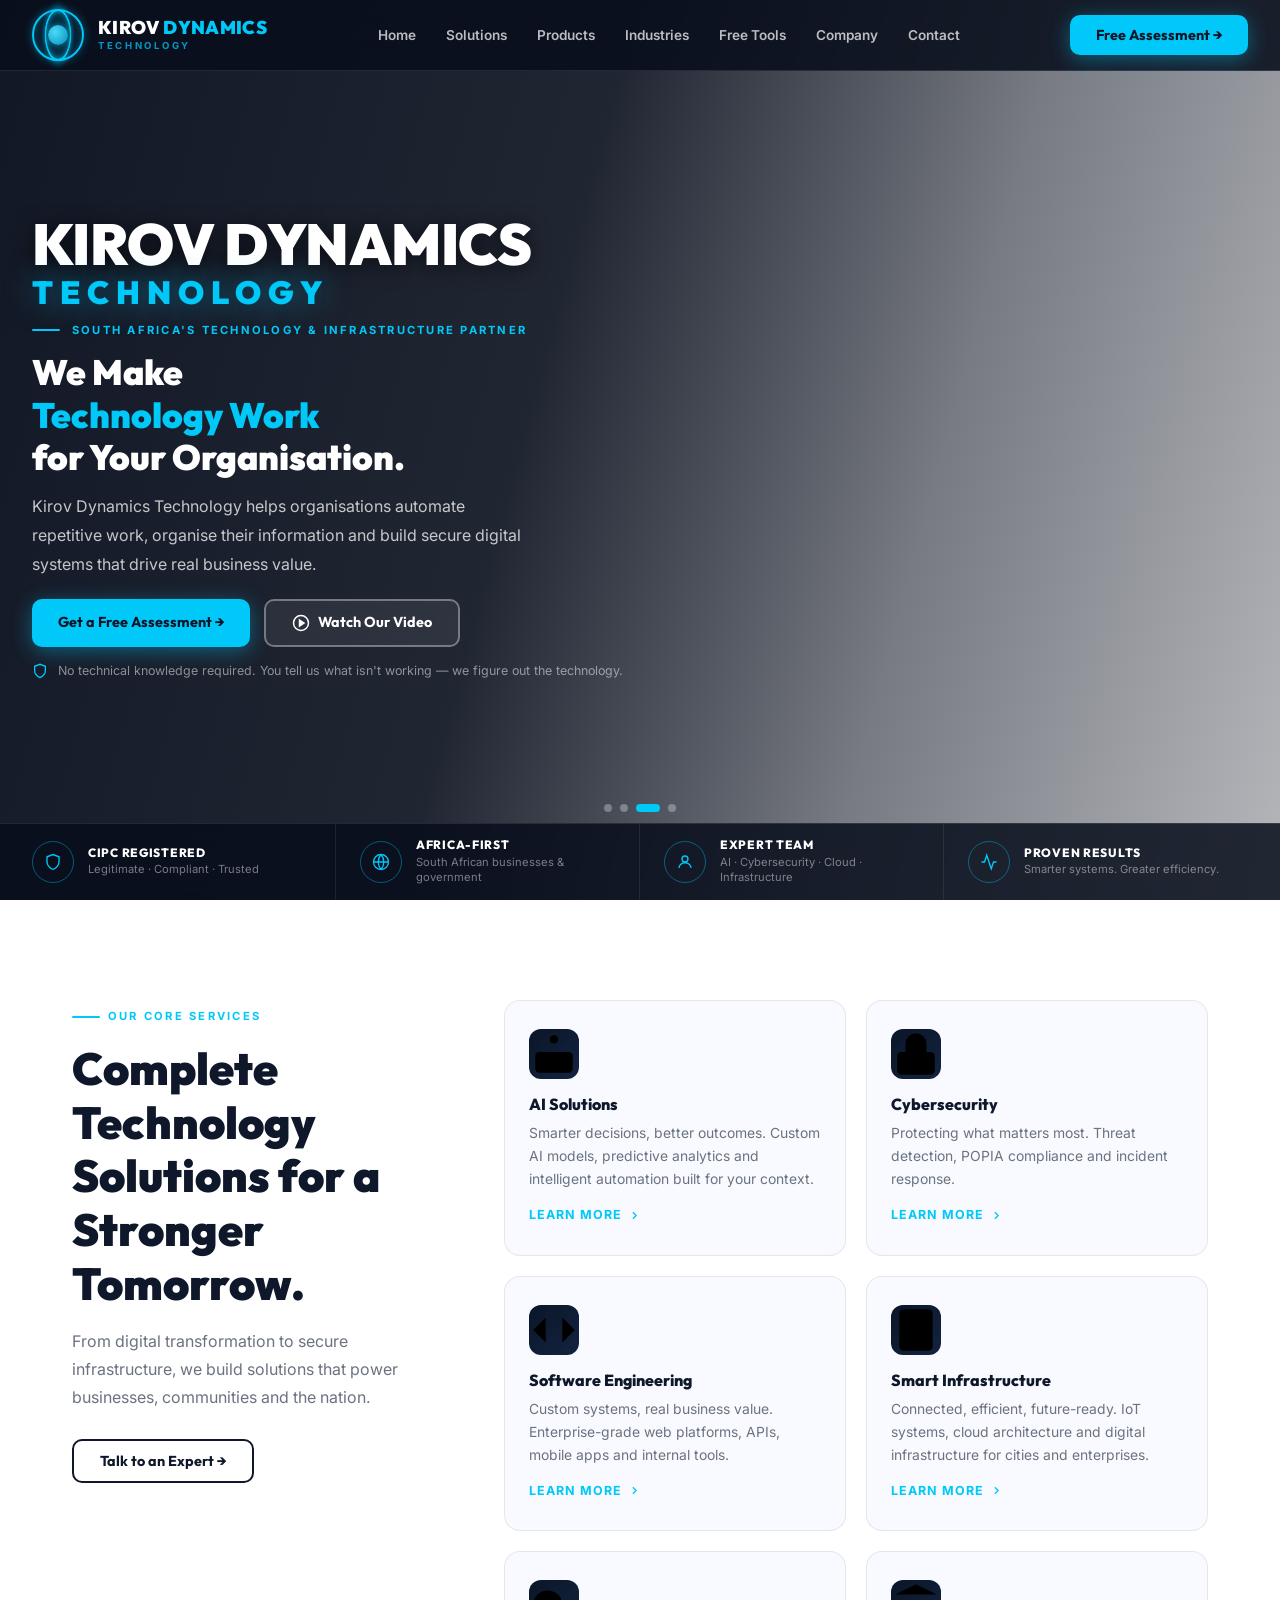
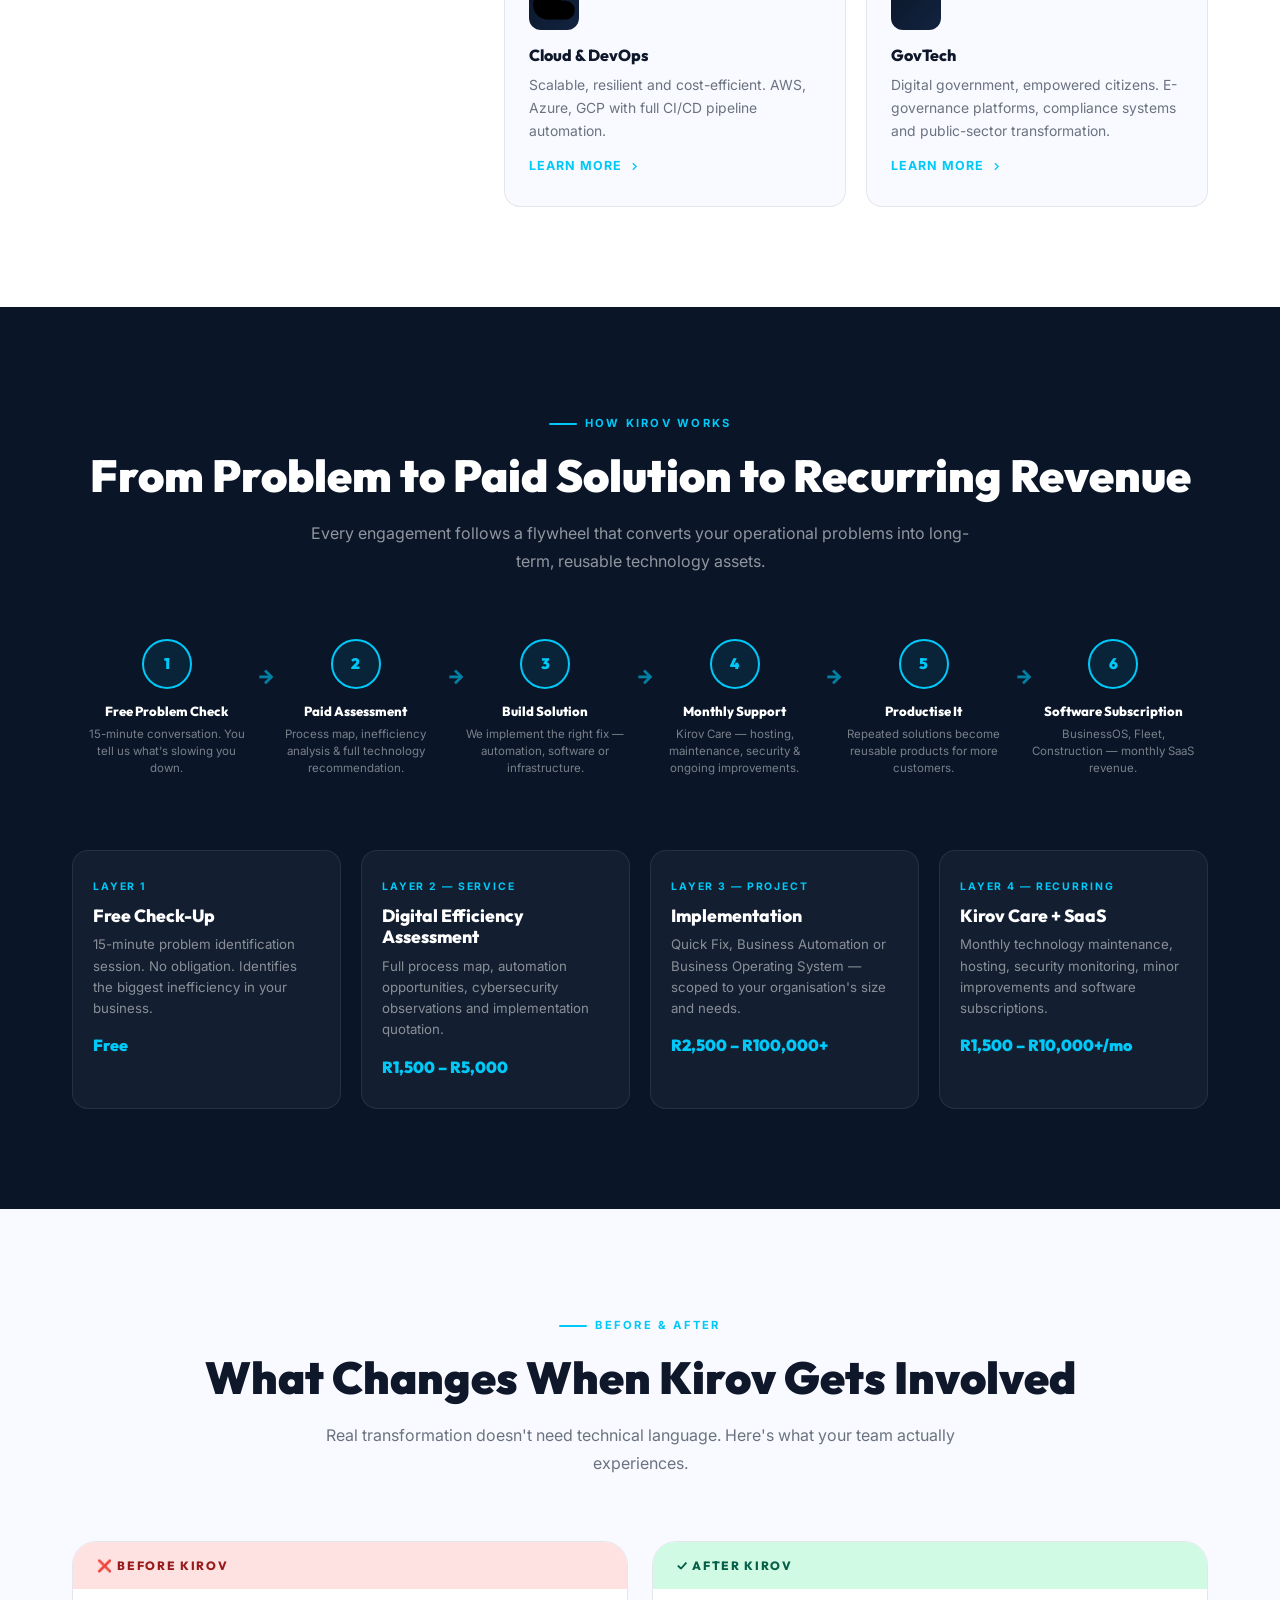
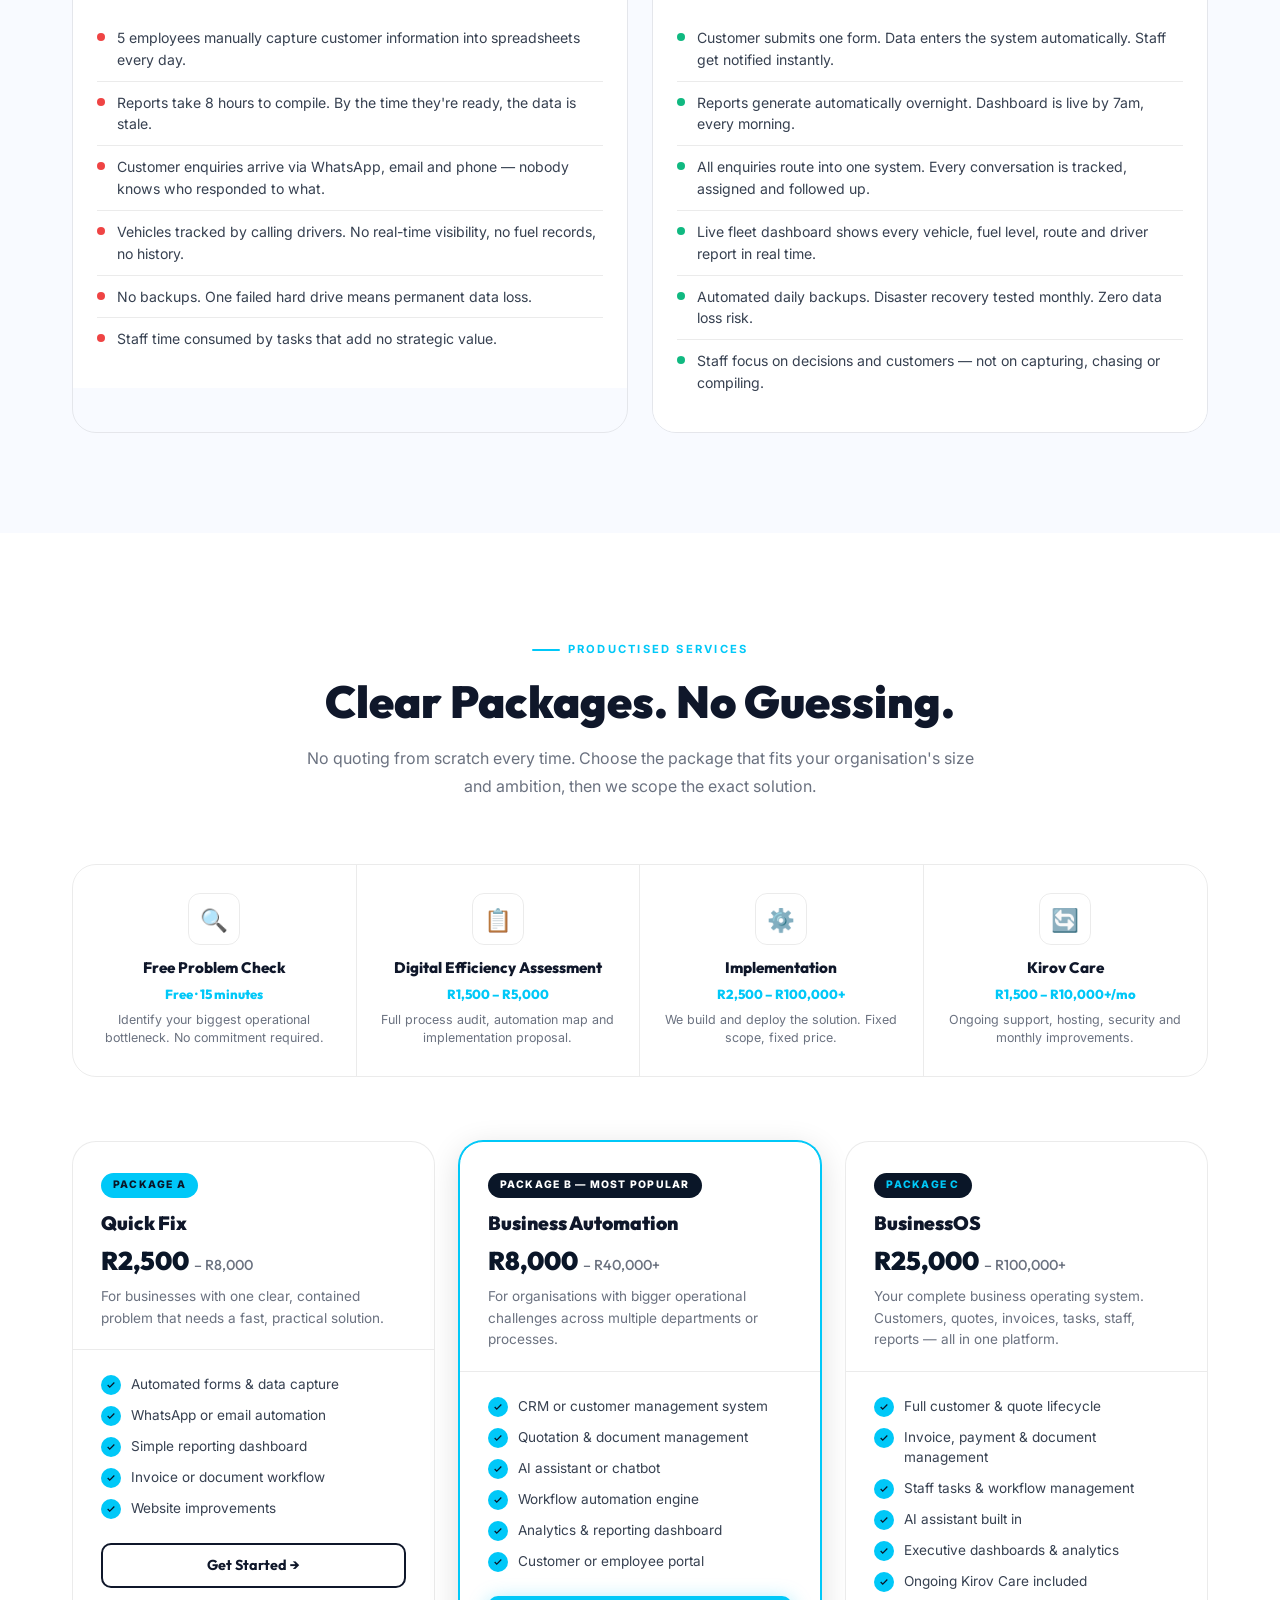
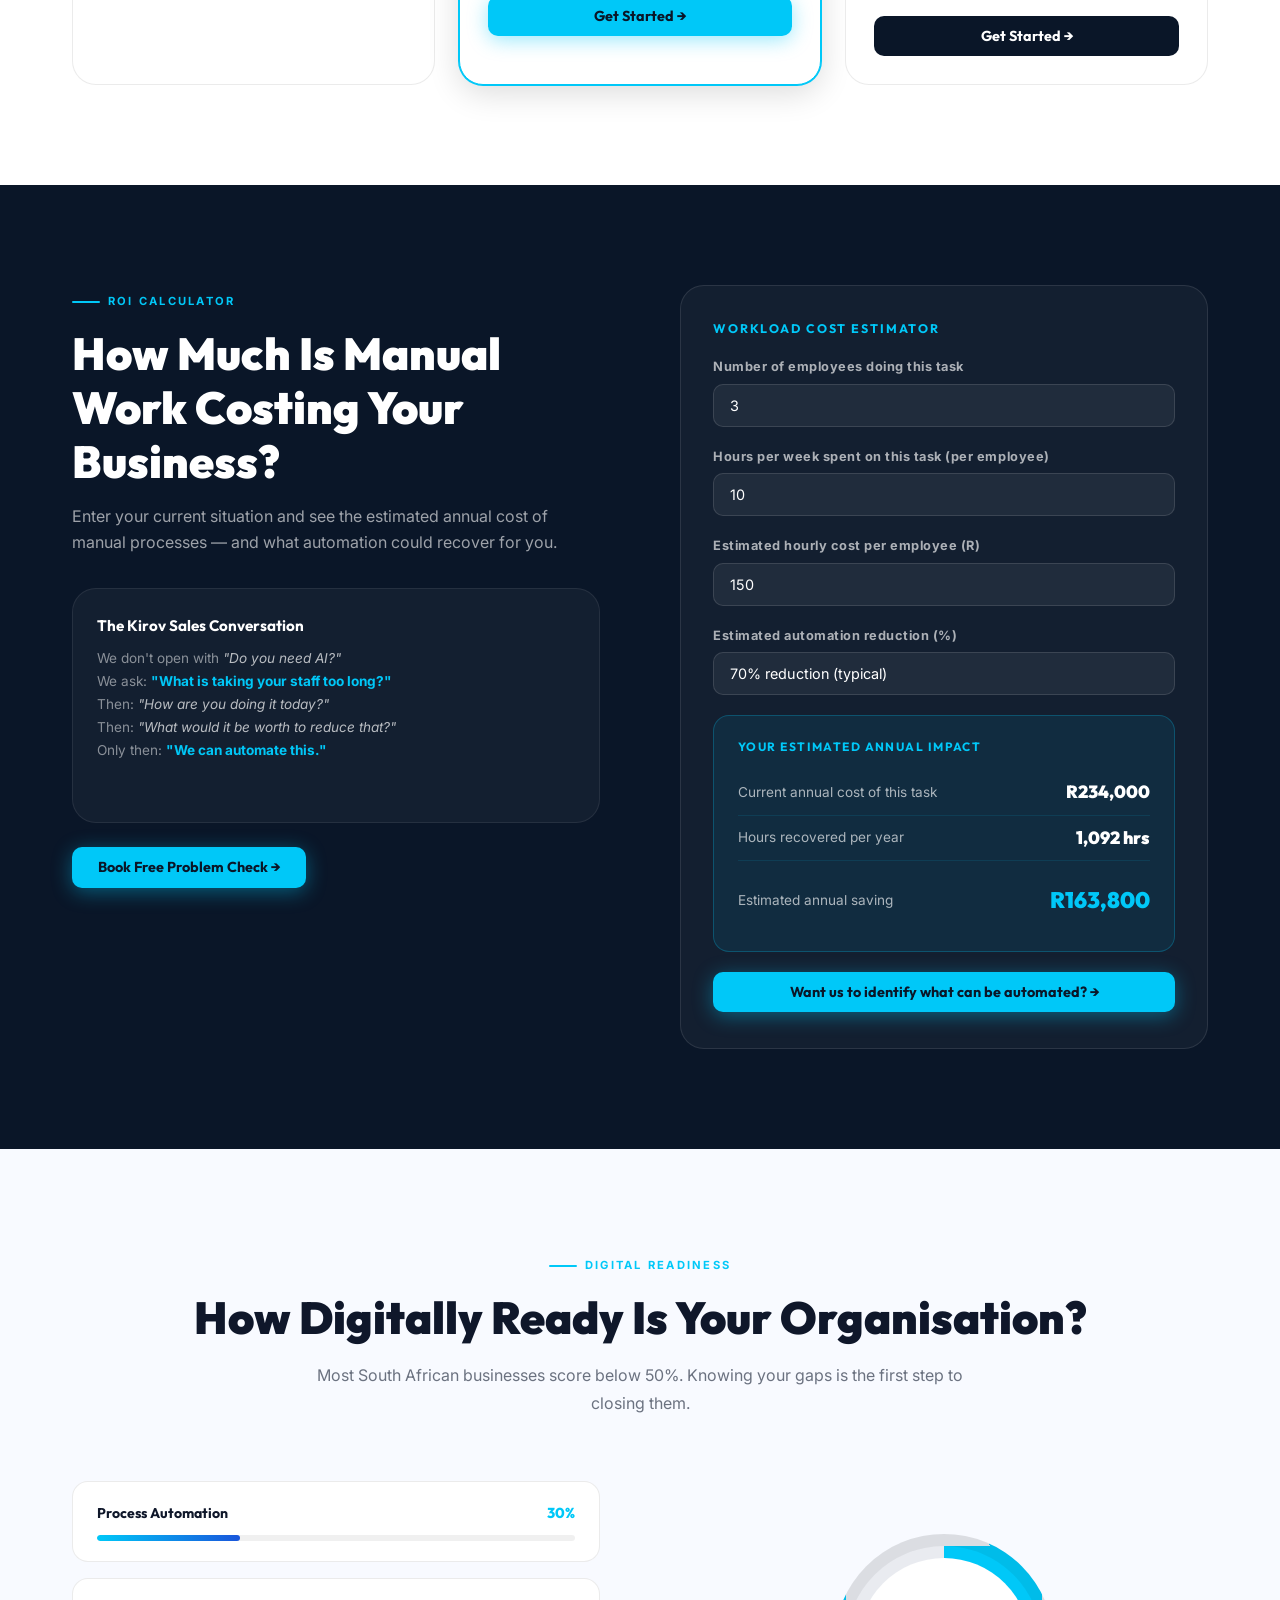
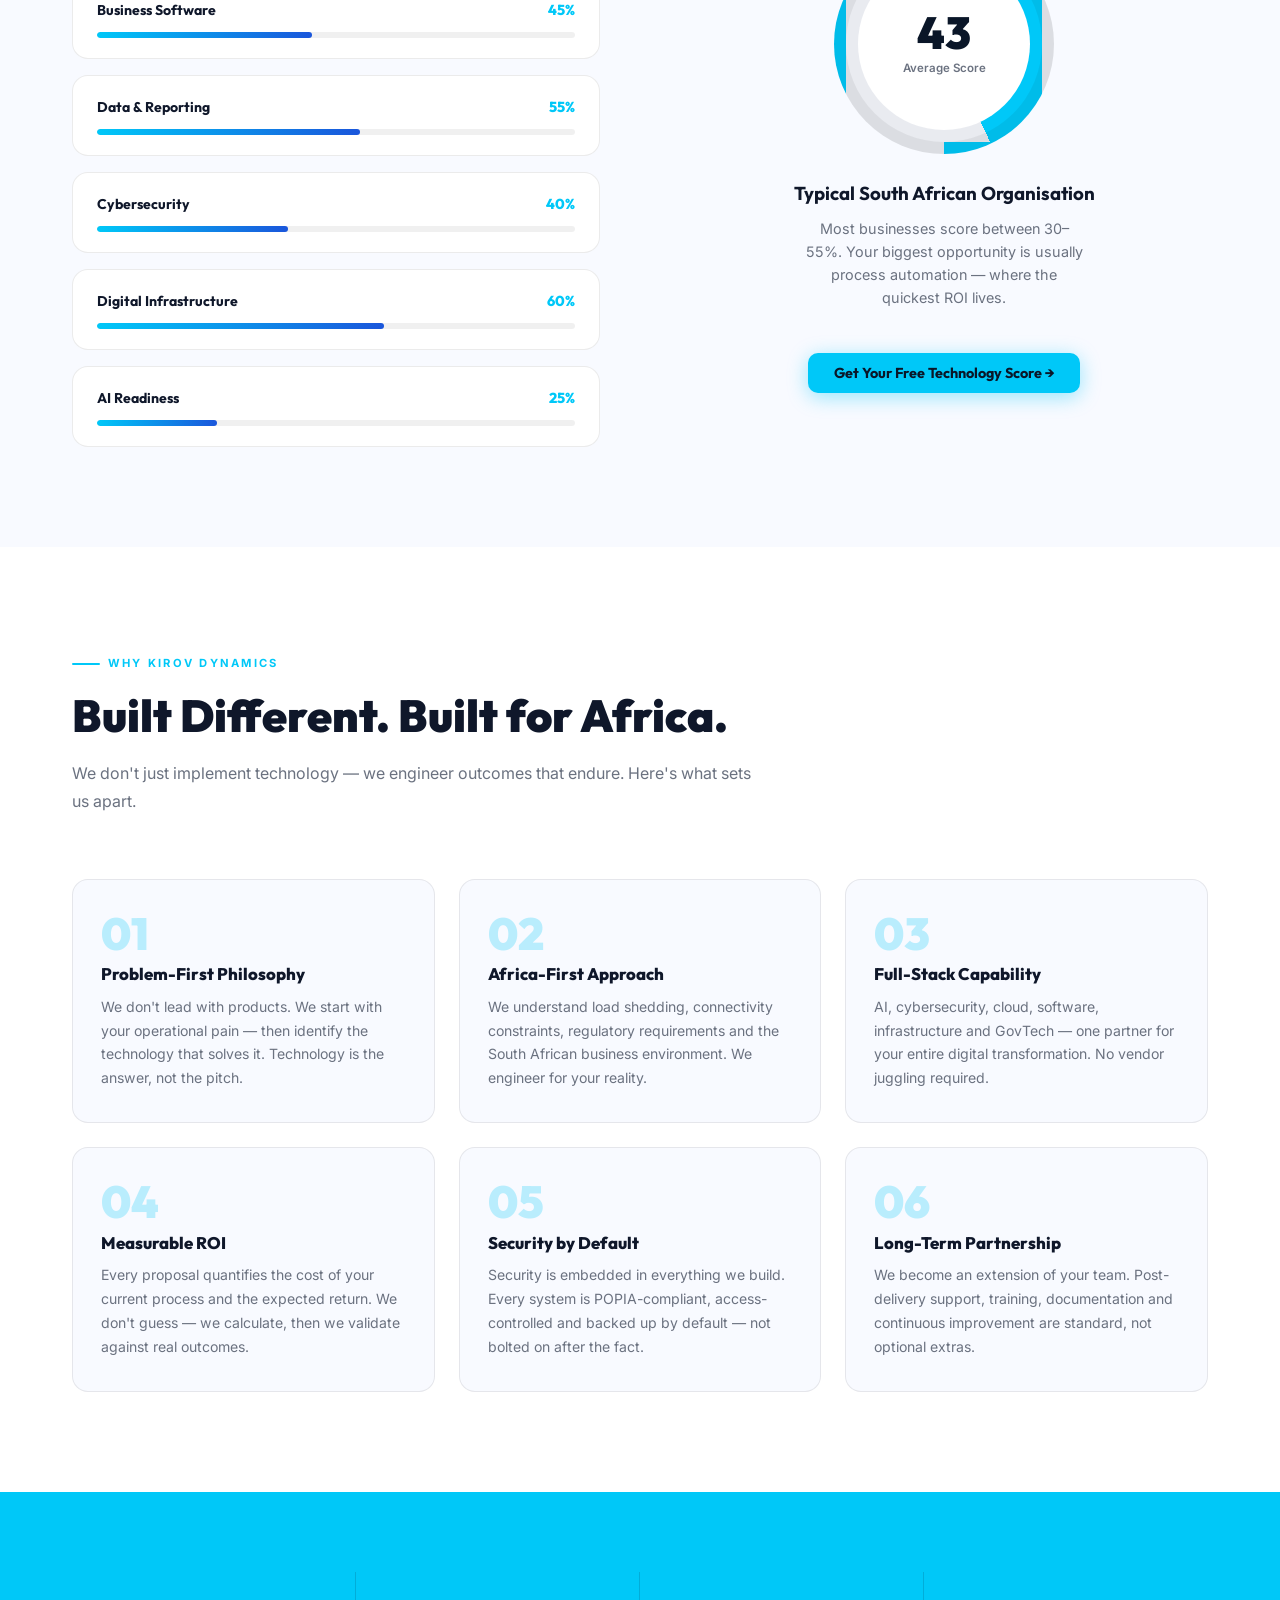
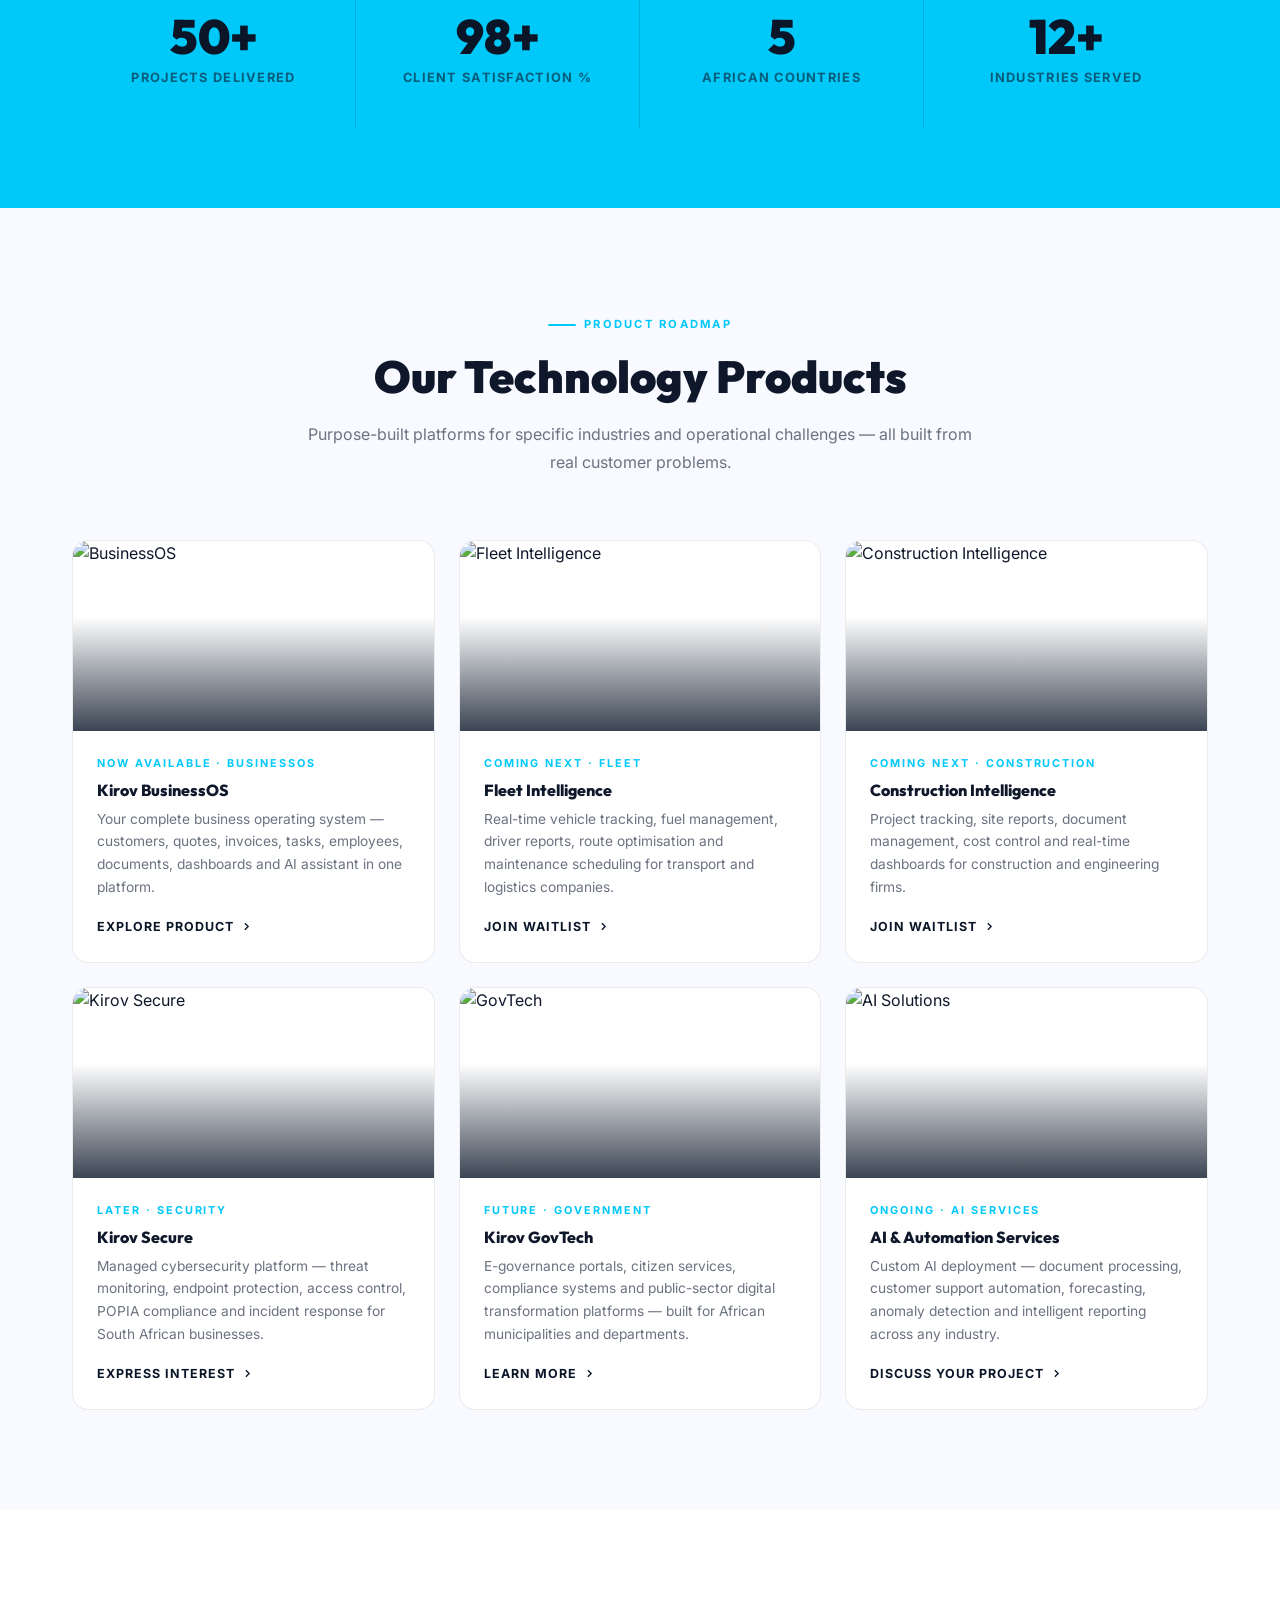
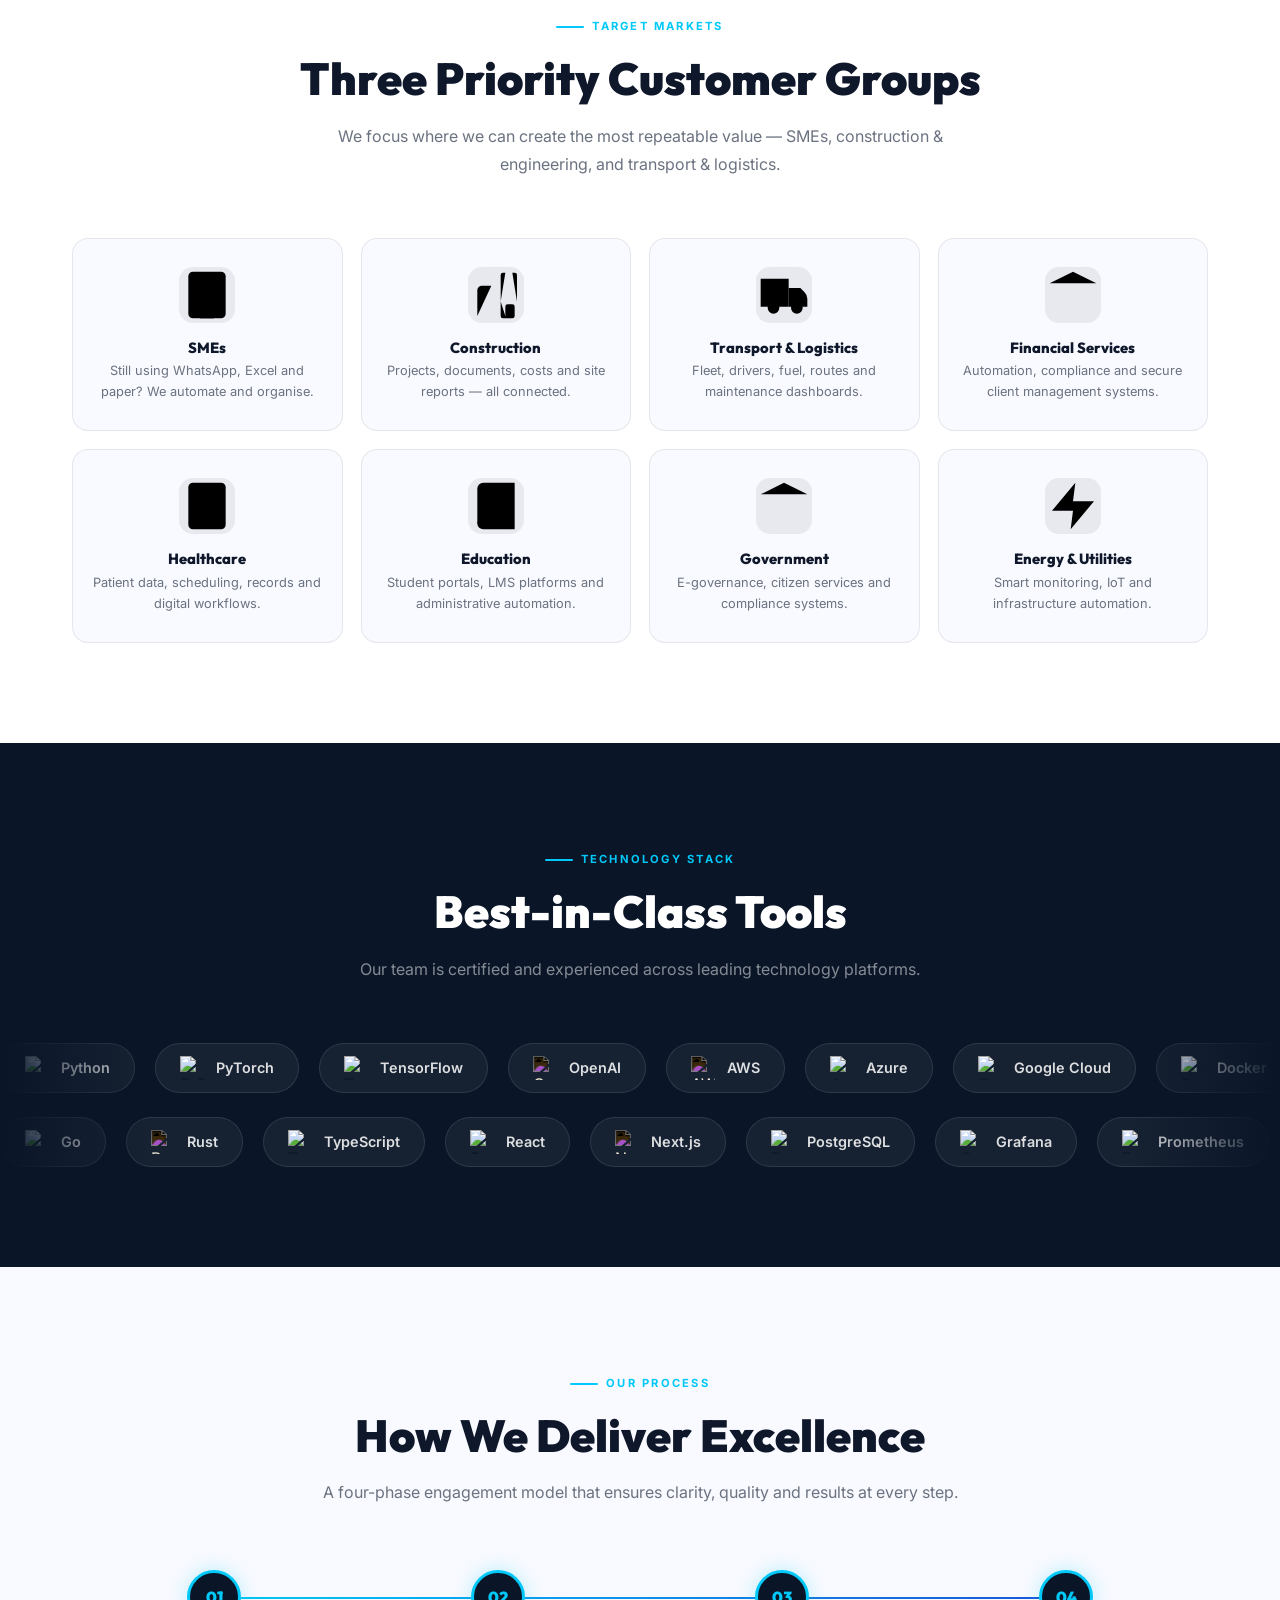
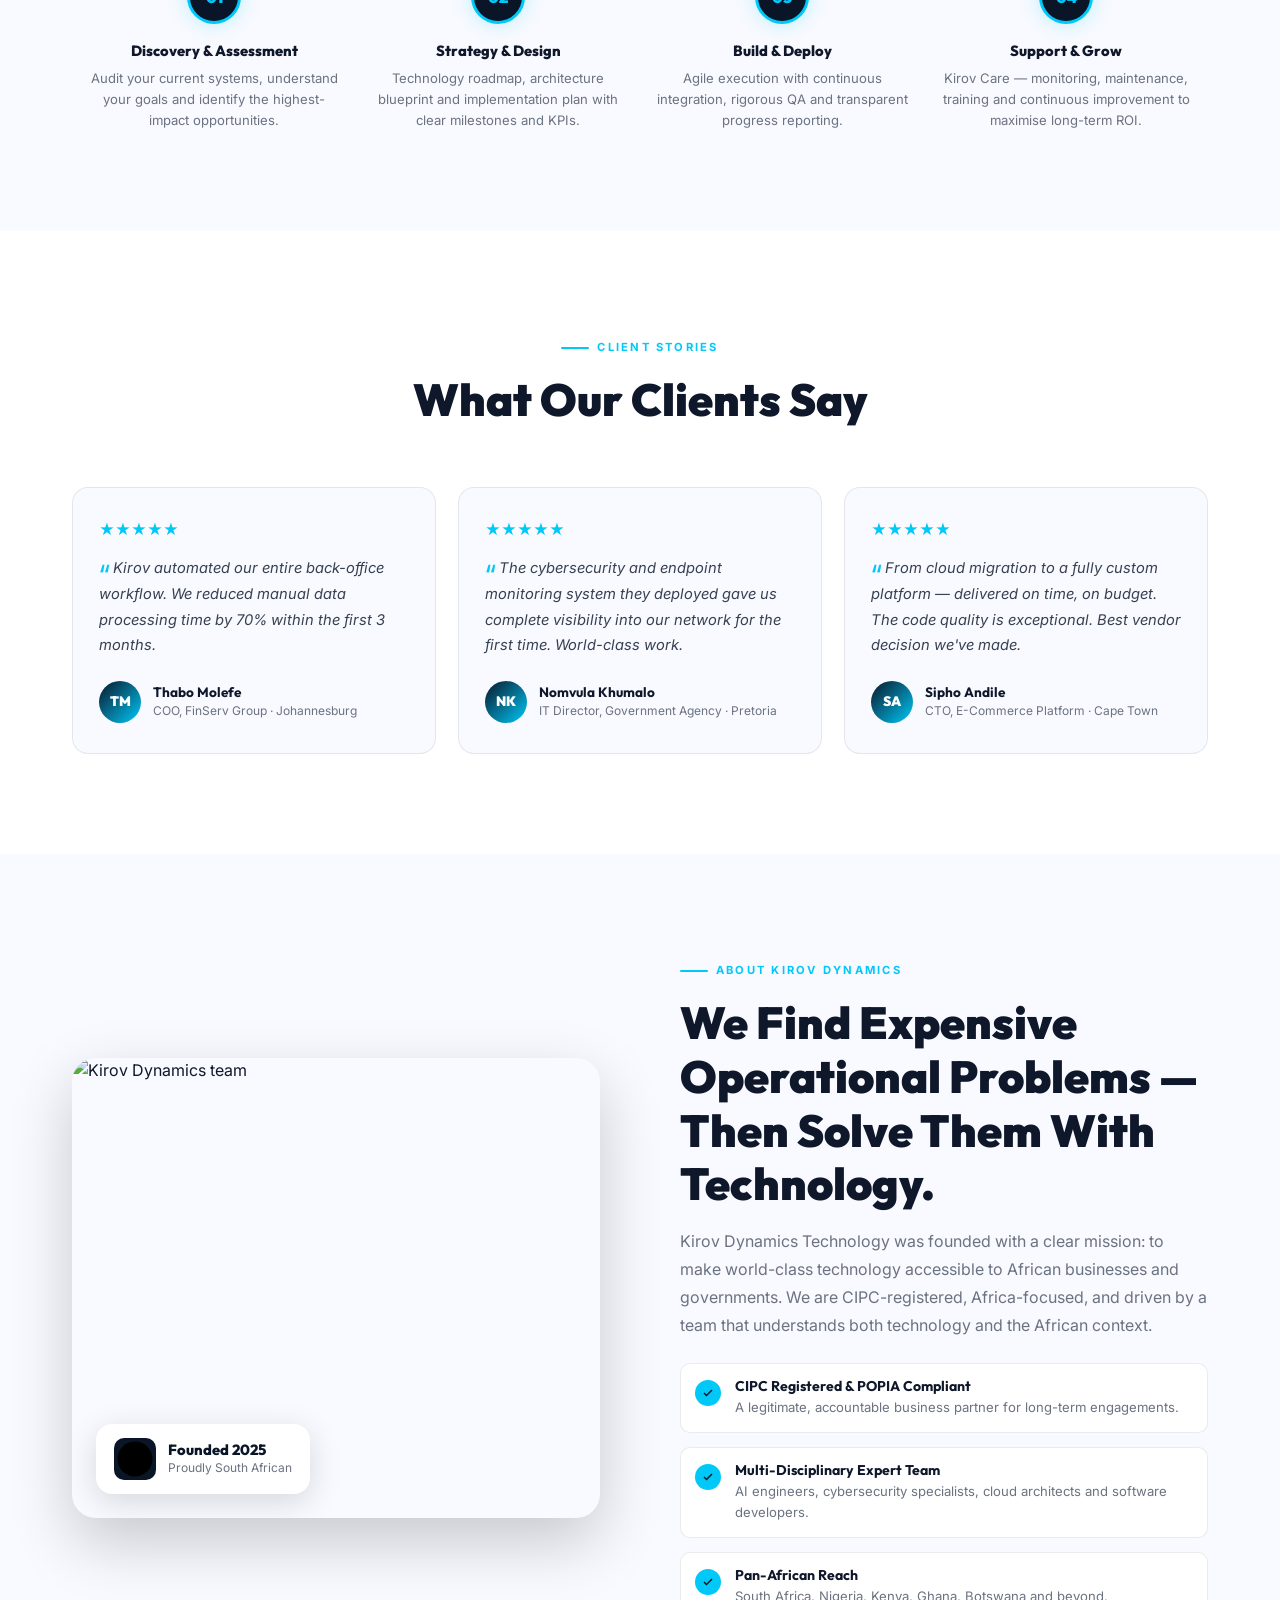
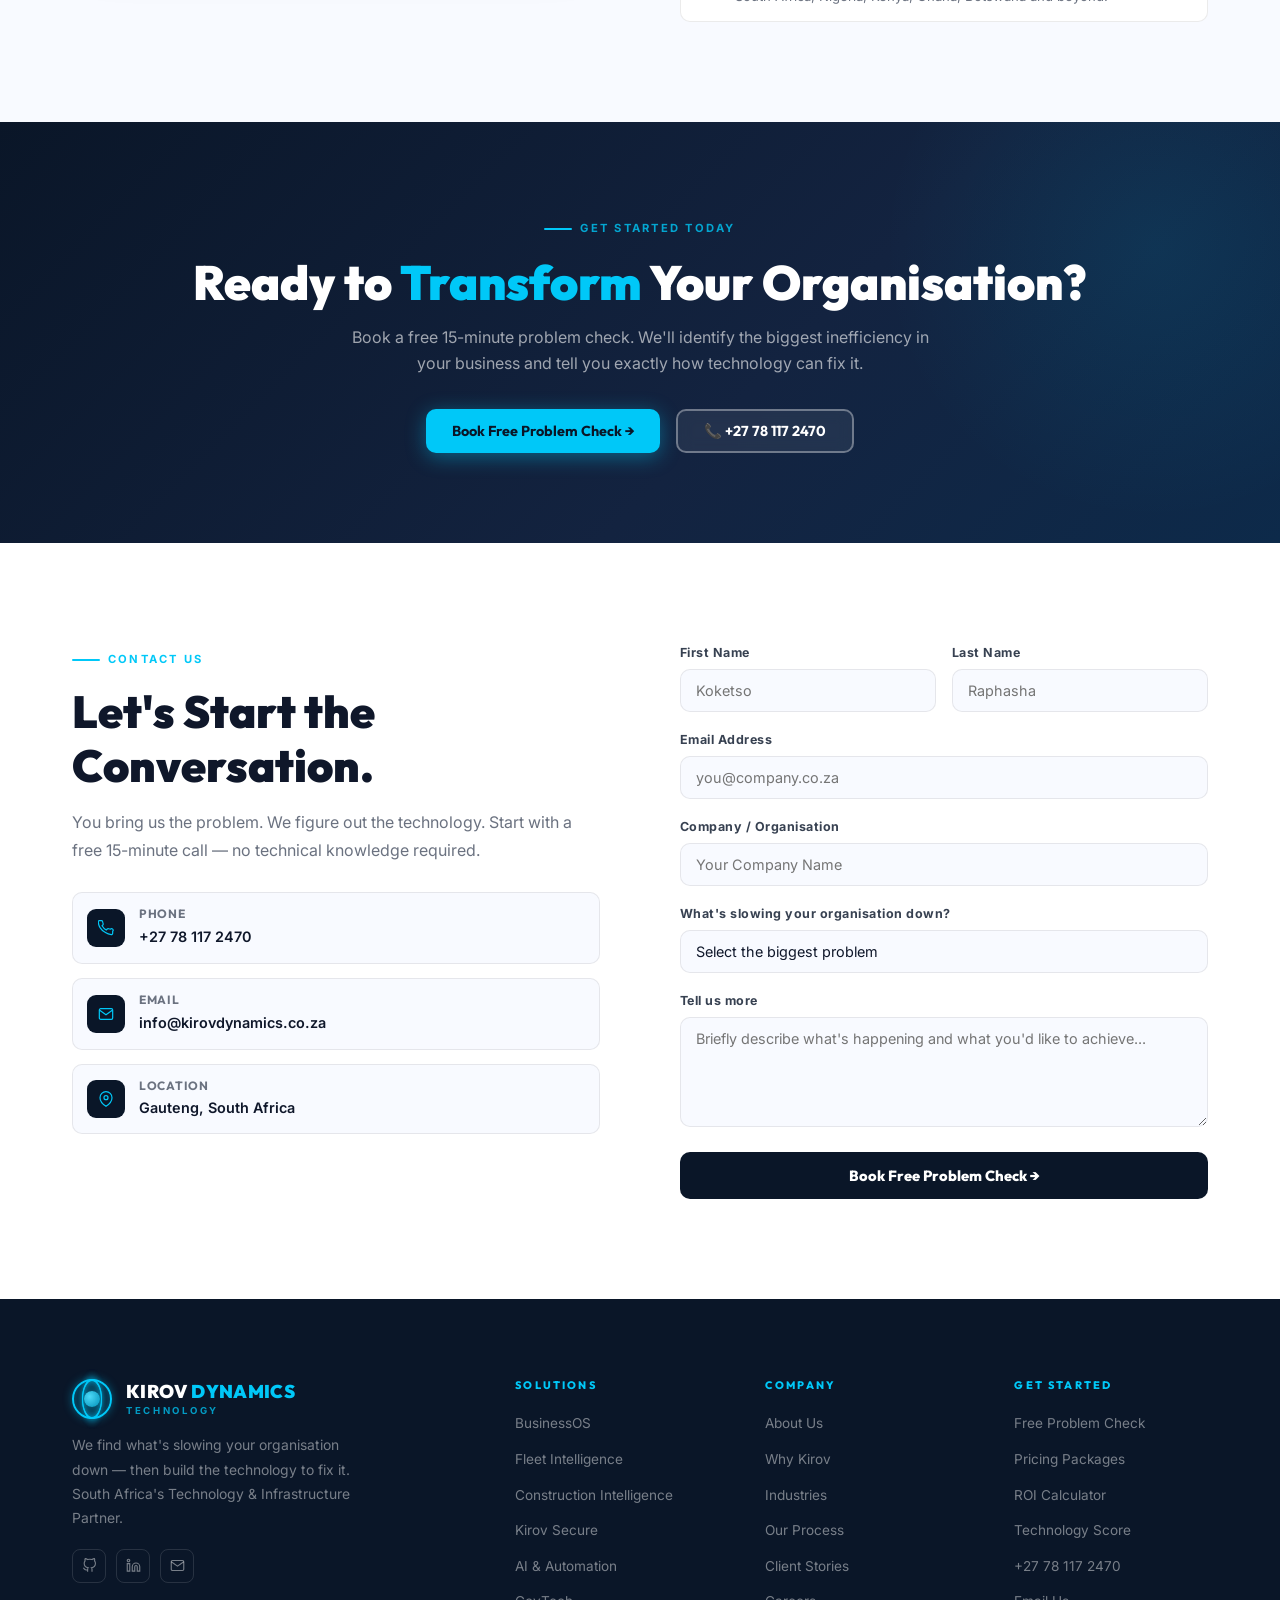
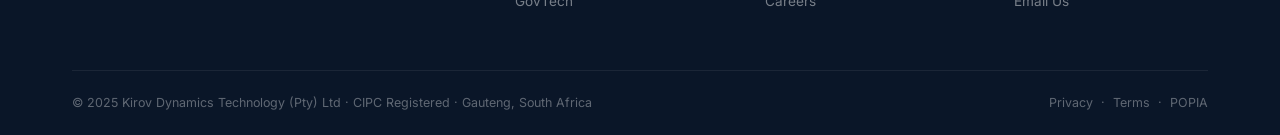
==== commit 221a9947: "feat: real scrolling logos in tech stack, faster hero images, fit hero in viewport" ====
--- a/index.html
+++ b/index.html
@@ -176,8 +176,8 @@
 .hero-slides{position:absolute;inset:0;z-index:0}
 .hero-slide{
   position:absolute;inset:0;
-  background-size:cover;background-position:center;
-  opacity:0;transition:opacity 1.4s ease;
+  background-size:cover;background-position:center 20%;
+  opacity:0;transition:opacity 0.6s ease;
 }
 .hero-slide.active{opacity:1}
 .hero-slide:nth-child(1){background-image:url('https://images.unsplash.com/photo-1531482615713-2afd69097998?auto=format&fit=crop&w=1920&q=80')}
@@ -200,39 +200,39 @@
   display:flex;flex:1;max-width:1440px;width:100%;margin:0 auto;padding:0 32px;
   align-items:center;
 }
-.hero-left{max-width:620px;padding:60px 0}
+.hero-left{max-width:620px;padding:30px 0}
 
 /* Big company name inside hero */
 .hero-brand{
   font-family:'Outfit',sans-serif;font-weight:900;line-height:1.08;
-  margin-bottom:20px;
+  margin-bottom:12px;
 }
 .hero-brand .line1{
-  display:block;font-size:clamp(2.4rem,5.5vw,4.4rem);
+  display:block;font-size:clamp(2rem,4.5vw,3.6rem);
   color:#fff;letter-spacing:-.01em;
   text-shadow:0 2px 20px rgba(0,0,0,.6);
 }
 .hero-brand .line2{
-  display:block;font-size:clamp(1.6rem,3.8vw,3rem);
+  display:block;font-size:clamp(1.2rem,3vw,2rem);
   color:var(--teal);letter-spacing:.22em;text-transform:uppercase;
   text-shadow:0 0 30px rgba(0,200,248,.5);
 }
 .hero-divider{
-  display:flex;align-items:center;gap:12px;margin-bottom:18px;
+  display:flex;align-items:center;gap:12px;margin-bottom:12px;
 }
 .hero-divider::before{content:'';width:28px;height:2px;background:var(--teal);border-radius:2px}
 .hero-divider span{font-size:.7rem;font-weight:700;letter-spacing:.2em;text-transform:uppercase;color:var(--teal)}
 
 .hero-headline{
-  font-size:clamp(1.6rem,3vw,2.6rem);font-weight:900;
-  color:#fff;line-height:1.2;margin-bottom:20px;
+  font-size:clamp(1.4rem,2.8vw,2.2rem);font-weight:900;
+  color:#fff;line-height:1.2;margin-bottom:14px;
 }
 .hero-headline .teal{color:var(--teal)}
 .hero-desc{
   font-size:1.0rem;color:rgba(255,255,255,.75);line-height:1.8;
-  max-width:500px;margin-bottom:28px;
-}
-.hero-btns{display:flex;gap:14px;flex-wrap:wrap;margin-bottom:20px}
+  max-width:500px;margin-bottom:20px;
+}
+.hero-btns{display:flex;gap:14px;flex-wrap:wrap;margin-bottom:14px}
 .hero-trust-note{
   display:flex;align-items:center;gap:10px;
   font-size:.78rem;color:rgba(255,255,255,.5);
@@ -252,7 +252,7 @@
 }
 .trust-item{
   display:flex;align-items:center;gap:14px;
-  padding:22px 24px 22px 0;
+  padding:14px 24px 14px 0;
   border-right:1px solid rgba(255,255,255,.08);
 }
 .trust-item:first-child{padding-left:0}
@@ -590,24 +590,54 @@
 /* ============================================================
    TECH STACK
 ============================================================ */
-#stack{padding:100px 0;background:var(--navy)}
-.stack-head{text-align:center;margin-bottom:60px}
+#stack{padding:100px 0;background:var(--navy);overflow:hidden;}
+.stack-head{text-align:center;margin-bottom:60px;position:relative;z-index:2;}
 .stack-head .section-title{color:#fff}
 .stack-head .section-sub{color:rgba(255,255,255,.5);margin:0 auto}
-.stack-cats{display:flex;flex-direction:column;gap:36px}
-.stack-cat-lbl{
-  font-size:.68rem;font-weight:700;letter-spacing:.2em;
-  text-transform:uppercase;color:var(--teal);margin-bottom:14px;
-}
-.stack-pills{display:flex;flex-wrap:wrap;gap:10px}
+
+.marquee-wrap{
+  display:flex;flex-direction:column;gap:24px;
+  width:100%;max-width:100vw;overflow:hidden;position:relative;
+}
+.marquee-wrap::before, .marquee-wrap::after{
+  content:'';position:absolute;top:0;bottom:0;width:150px;z-index:2;pointer-events:none;
+}
+.marquee-wrap::before{left:0;background:linear-gradient(to right,var(--navy),transparent);}
+.marquee-wrap::after{right:0;background:linear-gradient(to left,var(--navy),transparent);}
+
+.marquee-track{
+  display:flex;align-items:center;gap:20px;width:max-content;
+  animation:scrollLeft 40s linear infinite;
+}
+.marquee-track.reverse{
+  animation:scrollRight 45s linear infinite;
+}
+.marquee-track:hover{animation-play-state:paused;}
+
+@keyframes scrollLeft{
+  0%{transform:translateX(0)}
+  100%{transform:translateX(-50%)}
+}
+@keyframes scrollRight{
+  0%{transform:translateX(-50%)}
+  100%{transform:translateX(0)}
+}
+
 .stack-pill{
-  display:flex;align-items:center;gap:9px;padding:9px 16px;
+  display:flex;align-items:center;gap:12px;padding:12px 24px;
   background:rgba(255,255,255,.05);border:1px solid rgba(255,255,255,.1);
-  border-radius:50px;transition:var(--ease);
-}
-.stack-pill:hover{background:rgba(0,200,248,.1);border-color:rgba(0,200,248,.4)}
-.stack-pill span{font-size:.83rem;font-weight:600;color:rgba(255,255,255,.72)}
-
+  border-radius:50px;transition:var(--ease);flex-shrink:0;
+}
+.stack-pill:hover{
+  background:rgba(0,200,248,.1);border-color:rgba(0,200,248,.4);
+  transform:translateY(-2px);
+}
+.stack-pill img{
+  width:24px;height:24px;object-fit:contain;
+}
+.stack-pill span{
+  font-size:.9rem;font-weight:600;color:rgba(255,255,255,.85);
+}
 /* ============================================================
    PROCESS
 ============================================================ */
@@ -985,37 +1015,37 @@
       </div>
       <div class="svc-grid">
         <div class="svc-card reveal">
-          <div class="svc-icon">🤖</div>
+          <div class="svc-icon"><svg viewBox="0 0 24 24"><rect x="3" y="11" width="18" height="10" rx="2"/><circle cx="12" cy="5" r="2"/><path d="M12 7v4"/><line x1="8" y1="16" x2="8" y2="16"/><line x1="16" y1="16" x2="16" y2="16"/></svg></div>
           <h3>AI Solutions</h3>
           <p>Smarter decisions, better outcomes. Custom AI models, predictive analytics and intelligent automation built for your context.</p>
           <a href="#solutions" class="svc-link">Learn more <svg viewBox="0 0 24 24"><polyline points="9 18 15 12 9 6"/></svg></a>
         </div>
         <div class="svc-card reveal">
-          <div class="svc-icon">🔒</div>
+          <div class="svc-icon"><svg viewBox="0 0 24 24"><rect x="3" y="11" width="18" height="11" rx="2" ry="2"/><path d="M7 11V7a5 5 0 0110 0v4"/></svg></div>
           <h3>Cybersecurity</h3>
           <p>Protecting what matters most. Threat detection, POPIA compliance and incident response.</p>
           <a href="#solutions" class="svc-link">Learn more <svg viewBox="0 0 24 24"><polyline points="9 18 15 12 9 6"/></svg></a>
         </div>
         <div class="svc-card reveal">
-          <div class="svc-icon">&lt;/&gt;</div>
+          <div class="svc-icon"><svg viewBox="0 0 24 24"><polyline points="16 18 22 12 16 6"/><polyline points="8 6 2 12 8 18"/></svg></div>
           <h3>Software Engineering</h3>
           <p>Custom systems, real business value. Enterprise-grade web platforms, APIs, mobile apps and internal tools.</p>
           <a href="#solutions" class="svc-link">Learn more <svg viewBox="0 0 24 24"><polyline points="9 18 15 12 9 6"/></svg></a>
         </div>
         <div class="svc-card reveal">
-          <div class="svc-icon">🏙️</div>
+          <div class="svc-icon"><svg viewBox="0 0 24 24"><rect x="4" y="2" width="16" height="20" rx="2" ry="2"/><line x1="9" y1="22" x2="9" y2="22"/><line x1="15" y1="22" x2="15" y2="22"/><path d="M8 6h.01"/><path d="M16 6h.01"/><path d="M12 6h.01"/><path d="M12 10h.01"/><path d="M12 14h.01"/><path d="M16 10h.01"/><path d="M16 14h.01"/><path d="M8 10h.01"/><path d="M8 14h.01"/></svg></div>
           <h3>Smart Infrastructure</h3>
           <p>Connected, efficient, future-ready. IoT systems, cloud architecture and digital infrastructure for cities and enterprises.</p>
           <a href="#solutions" class="svc-link">Learn more <svg viewBox="0 0 24 24"><polyline points="9 18 15 12 9 6"/></svg></a>
         </div>
         <div class="svc-card reveal">
-          <div class="svc-icon">☁️</div>
+          <div class="svc-icon"><svg viewBox="0 0 24 24"><path d="M17.5 19H9a7 7 0 116.71-9h1.79a4.5 4.5 0 110 9Z"/></svg></div>
           <h3>Cloud &amp; DevOps</h3>
           <p>Scalable, resilient and cost-efficient. AWS, Azure, GCP with full CI/CD pipeline automation.</p>
           <a href="#solutions" class="svc-link">Learn more <svg viewBox="0 0 24 24"><polyline points="9 18 15 12 9 6"/></svg></a>
         </div>
         <div class="svc-card reveal">
-          <div class="svc-icon">🏛️</div>
+          <div class="svc-icon"><svg viewBox="0 0 24 24"><polygon points="12 2 2 7 22 7 12 2"/><line x1="6" y1="22" x2="6" y2="7"/><line x1="10" y1="22" x2="10" y2="7"/><line x1="14" y1="22" x2="14" y2="7"/><line x1="18" y1="22" x2="18" y2="7"/><line x1="2" y1="22" x2="22" y2="22"/></svg></div>
           <h3>GovTech</h3>
           <p>Digital government, empowered citizens. E-governance platforms, compliance systems and public-sector transformation.</p>
           <a href="#solutions" class="svc-link">Learn more <svg viewBox="0 0 24 24"><polyline points="9 18 15 12 9 6"/></svg></a>
@@ -1489,42 +1519,42 @@
     </div>
     <div class="ind-grid">
       <div class="ind-card reveal">
-        <div class="ind-icon">🏢</div>
+        <div class="ind-icon"><svg viewBox="0 0 24 24"><rect x="4" y="2" width="16" height="20" rx="2" ry="2"/><path d="M9 22v-4h6v4"/><path d="M8 6h.01"/><path d="M16 6h.01"/><path d="M12 6h.01"/><path d="M12 10h.01"/><path d="M12 14h.01"/><path d="M16 10h.01"/><path d="M16 14h.01"/><path d="M8 10h.01"/><path d="M8 14h.01"/></svg></div>
         <h4>SMEs</h4>
         <p>Still using WhatsApp, Excel and paper? We automate and organise.</p>
       </div>
       <div class="ind-card reveal">
-        <div class="ind-icon">🏗️</div>
+        <div class="ind-icon"><svg viewBox="0 0 24 24"><path d="M14 14.76V3.5a1 1 0 011-1h1"/><path d="M14 14.76V21a1 1 0 001 1h4a1 1 0 001-1v-4a1 1 0 00-1-1h-2a1 1 0 00-1 1v4"/><path d="M21 14.76V3.5a1 1 0 00-1-1h-1"/><path d="M10 21h4"/><path d="M10 14h4"/><path d="M4 21V10a2 2 0 012-2h4"/><path d="M8 12.5l3-3"/><path d="M4 14.5l6-6"/><path d="M4 16.5l6-6"/></svg></div>
         <h4>Construction</h4>
         <p>Projects, documents, costs and site reports — all connected.</p>
       </div>
       <div class="ind-card reveal">
-        <div class="ind-icon">🚛</div>
+        <div class="ind-icon"><svg viewBox="0 0 24 24"><path d="M10 17h4V5H2v12h3"/><path d="M20 17h2v-3.34a4 4 0 00-1.17-2.83L19 9h-5v8h2"/><circle cx="7.5" cy="17.5" r="2.5"/><circle cx="17.5" cy="17.5" r="2.5"/></svg></div>
         <h4>Transport &amp; Logistics</h4>
         <p>Fleet, drivers, fuel, routes and maintenance dashboards.</p>
       </div>
       <div class="ind-card reveal">
-        <div class="ind-icon">🏦</div>
+        <div class="ind-icon"><svg viewBox="0 0 24 24"><polygon points="12 2 2 7 22 7 12 2"/><line x1="6" y1="22" x2="6" y2="7"/><line x1="10" y1="22" x2="10" y2="7"/><line x1="14" y1="22" x2="14" y2="7"/><line x1="18" y1="22" x2="18" y2="7"/><line x1="2" y1="22" x2="22" y2="22"/></svg></div>
         <h4>Financial Services</h4>
         <p>Automation, compliance and secure client management systems.</p>
       </div>
       <div class="ind-card reveal">
-        <div class="ind-icon">🏥</div>
+        <div class="ind-icon"><svg viewBox="0 0 24 24"><rect x="4" y="2" width="16" height="20" rx="2" ry="2"/><line x1="9" y1="22" x2="9" y2="22"/><line x1="15" y1="22" x2="15" y2="22"/><path d="M12 6v4"/><path d="M10 8h4"/></svg></div>
         <h4>Healthcare</h4>
         <p>Patient data, scheduling, records and digital workflows.</p>
       </div>
       <div class="ind-card reveal">
-        <div class="ind-icon">📚</div>
+        <div class="ind-icon"><svg viewBox="0 0 24 24"><path d="M4 19.5A2.5 2.5 0 016.5 17H20"/><path d="M6.5 2H20v20H6.5A2.5 2.5 0 014 19.5v-15A2.5 2.5 0 016.5 2z"/></svg></div>
         <h4>Education</h4>
         <p>Student portals, LMS platforms and administrative automation.</p>
       </div>
       <div class="ind-card reveal">
-        <div class="ind-icon">🏛️</div>
+        <div class="ind-icon"><svg viewBox="0 0 24 24"><polygon points="12 2 2 7 22 7 12 2"/><line x1="6" y1="22" x2="6" y2="7"/><line x1="10" y1="22" x2="10" y2="7"/><line x1="14" y1="22" x2="14" y2="7"/><line x1="18" y1="22" x2="18" y2="7"/><line x1="2" y1="22" x2="22" y2="22"/></svg></div>
         <h4>Government</h4>
         <p>E-governance, citizen services and compliance systems.</p>
       </div>
       <div class="ind-card reveal">
-        <div class="ind-icon">⚡</div>
+        <div class="ind-icon"><svg viewBox="0 0 24 24"><polygon points="13 2 3 14 12 14 11 22 21 10 12 10 13 2"/></svg></div>
         <h4>Energy &amp; Utilities</h4>
         <p>Smart monitoring, IoT and infrastructure automation.</p>
       </div>
@@ -1534,59 +1564,67 @@
 
 <!-- TECH STACK -->
 <section id="stack">
-  <div class="container">
+  <div class="container" style="max-width:100%;padding:0;">
     <div class="stack-head reveal">
       <div class="tag" style="justify-content:center;">Technology Stack</div>
       <h2 class="section-title">Best-in-Class Tools</h2>
       <p class="section-sub">Our team is certified and experienced across leading technology platforms.</p>
     </div>
-    <div class="stack-cats">
-      <div class="reveal">
-        <div class="stack-cat-lbl">AI &amp; Machine Learning</div>
-        <div class="stack-pills">
-          <div class="stack-pill"><span>🐍</span><span>Python</span></div>
-          <div class="stack-pill"><span>🔥</span><span>PyTorch</span></div>
-          <div class="stack-pill"><span>🧠</span><span>TensorFlow</span></div>
-          <div class="stack-pill"><span>🤗</span><span>Hugging Face</span></div>
-          <div class="stack-pill"><span>🔮</span><span>OpenAI API</span></div>
-          <div class="stack-pill"><span>🎯</span><span>LangChain</span></div>
-        </div>
-      </div>
-      <div class="reveal">
-        <div class="stack-cat-lbl">Cloud &amp; DevOps</div>
-        <div class="stack-pills">
-          <div class="stack-pill"><span>☁️</span><span>AWS</span></div>
-          <div class="stack-pill"><span>🔷</span><span>Azure</span></div>
-          <div class="stack-pill"><span>🌐</span><span>Google Cloud</span></div>
-          <div class="stack-pill"><span>🐳</span><span>Docker</span></div>
-          <div class="stack-pill"><span>☸️</span><span>Kubernetes</span></div>
-          <div class="stack-pill"><span>🔧</span><span>Terraform</span></div>
-        </div>
-      </div>
-      <div class="reveal">
-        <div class="stack-cat-lbl">Software Engineering</div>
-        <div class="stack-pills">
-          <div class="stack-pill"><span>⚡</span><span>Go</span></div>
-          <div class="stack-pill"><span>🦀</span><span>Rust</span></div>
-          <div class="stack-pill"><span>🟨</span><span>TypeScript</span></div>
-          <div class="stack-pill"><span>⚛️</span><span>React</span></div>
-          <div class="stack-pill"><span>🔺</span><span>Next.js</span></div>
-          <div class="stack-pill"><span>🐘</span><span>PostgreSQL</span></div>
-        </div>
-      </div>
-      <div class="reveal">
-        <div class="stack-cat-lbl">Security &amp; Observability</div>
-        <div class="stack-pills">
-          <div class="stack-pill"><span>📊</span><span>Grafana</span></div>
-          <div class="stack-pill"><span>🔍</span><span>Prometheus</span></div>
-          <div class="stack-pill"><span>🔭</span><span>OpenTelemetry</span></div>
-          <div class="stack-pill"><span>🛡️</span><span>Wazuh</span></div>
-          <div class="stack-pill"><span>🔒</span><span>Vault</span></div>
-        </div>
+    
+    <div class="marquee-wrap reveal">
+      <!-- Row 1: AI, Cloud & DevOps -->
+      <div class="marquee-track">
+        <!-- Group A -->
+        <div class="stack-pill"><img src="https://cdn.jsdelivr.net/gh/devicons/devicon@latest/icons/python/python-original.svg" alt="Python"><span>Python</span></div>
+        <div class="stack-pill"><img src="https://cdn.jsdelivr.net/gh/devicons/devicon@latest/icons/pytorch/pytorch-original.svg" alt="PyTorch"><span>PyTorch</span></div>
+        <div class="stack-pill"><img src="https://cdn.jsdelivr.net/gh/devicons/devicon@latest/icons/tensorflow/tensorflow-original.svg" alt="TensorFlow"><span>TensorFlow</span></div>
+        <div class="stack-pill"><img src="https://upload.wikimedia.org/wikipedia/commons/4/4d/OpenAI_Logo.svg" alt="OpenAI" style="filter:invert(1)"><span>OpenAI</span></div>
+        <div class="stack-pill"><img src="https://cdn.jsdelivr.net/gh/devicons/devicon@latest/icons/amazonwebservices/amazonwebservices-original-wordmark.svg" alt="AWS" style="filter:invert(1)"><span>AWS</span></div>
+        <div class="stack-pill"><img src="https://cdn.jsdelivr.net/gh/devicons/devicon@latest/icons/azure/azure-original.svg" alt="Azure"><span>Azure</span></div>
+        <div class="stack-pill"><img src="https://cdn.jsdelivr.net/gh/devicons/devicon@latest/icons/googlecloud/googlecloud-original.svg" alt="Google Cloud"><span>Google Cloud</span></div>
+        <div class="stack-pill"><img src="https://cdn.jsdelivr.net/gh/devicons/devicon@latest/icons/docker/docker-original.svg" alt="Docker"><span>Docker</span></div>
+        <div class="stack-pill"><img src="https://cdn.jsdelivr.net/gh/devicons/devicon@latest/icons/kubernetes/kubernetes-plain.svg" alt="Kubernetes"><span>Kubernetes</span></div>
+        <div class="stack-pill"><img src="https://cdn.jsdelivr.net/gh/devicons/devicon@latest/icons/terraform/terraform-original.svg" alt="Terraform"><span>Terraform</span></div>
+        <!-- Group A Duplicated for infinite scroll -->
+        <div class="stack-pill"><img src="https://cdn.jsdelivr.net/gh/devicons/devicon@latest/icons/python/python-original.svg" alt="Python"><span>Python</span></div>
+        <div class="stack-pill"><img src="https://cdn.jsdelivr.net/gh/devicons/devicon@latest/icons/pytorch/pytorch-original.svg" alt="PyTorch"><span>PyTorch</span></div>
+        <div class="stack-pill"><img src="https://cdn.jsdelivr.net/gh/devicons/devicon@latest/icons/tensorflow/tensorflow-original.svg" alt="TensorFlow"><span>TensorFlow</span></div>
+        <div class="stack-pill"><img src="https://upload.wikimedia.org/wikipedia/commons/4/4d/OpenAI_Logo.svg" alt="OpenAI" style="filter:invert(1)"><span>OpenAI</span></div>
+        <div class="stack-pill"><img src="https://cdn.jsdelivr.net/gh/devicons/devicon@latest/icons/amazonwebservices/amazonwebservices-original-wordmark.svg" alt="AWS" style="filter:invert(1)"><span>AWS</span></div>
+        <div class="stack-pill"><img src="https://cdn.jsdelivr.net/gh/devicons/devicon@latest/icons/azure/azure-original.svg" alt="Azure"><span>Azure</span></div>
+        <div class="stack-pill"><img src="https://cdn.jsdelivr.net/gh/devicons/devicon@latest/icons/googlecloud/googlecloud-original.svg" alt="Google Cloud"><span>Google Cloud</span></div>
+        <div class="stack-pill"><img src="https://cdn.jsdelivr.net/gh/devicons/devicon@latest/icons/docker/docker-original.svg" alt="Docker"><span>Docker</span></div>
+        <div class="stack-pill"><img src="https://cdn.jsdelivr.net/gh/devicons/devicon@latest/icons/kubernetes/kubernetes-plain.svg" alt="Kubernetes"><span>Kubernetes</span></div>
+        <div class="stack-pill"><img src="https://cdn.jsdelivr.net/gh/devicons/devicon@latest/icons/terraform/terraform-original.svg" alt="Terraform"><span>Terraform</span></div>
+      </div>
+      
+      <!-- Row 2: Software & Security -->
+      <div class="marquee-track reverse">
+        <!-- Group B -->
+        <div class="stack-pill"><img src="https://cdn.jsdelivr.net/gh/devicons/devicon@latest/icons/go/go-original-wordmark.svg" alt="Go"><span>Go</span></div>
+        <div class="stack-pill"><img src="https://cdn.jsdelivr.net/gh/devicons/devicon@latest/icons/rust/rust-original.svg" alt="Rust" style="filter:invert(1)"><span>Rust</span></div>
+        <div class="stack-pill"><img src="https://cdn.jsdelivr.net/gh/devicons/devicon@latest/icons/typescript/typescript-original.svg" alt="TypeScript"><span>TypeScript</span></div>
+        <div class="stack-pill"><img src="https://cdn.jsdelivr.net/gh/devicons/devicon@latest/icons/react/react-original.svg" alt="React"><span>React</span></div>
+        <div class="stack-pill"><img src="https://cdn.jsdelivr.net/gh/devicons/devicon@latest/icons/nextjs/nextjs-original.svg" alt="Next.js" style="filter:invert(1)"><span>Next.js</span></div>
+        <div class="stack-pill"><img src="https://cdn.jsdelivr.net/gh/devicons/devicon@latest/icons/postgresql/postgresql-original.svg" alt="PostgreSQL"><span>PostgreSQL</span></div>
+        <div class="stack-pill"><img src="https://cdn.jsdelivr.net/gh/devicons/devicon@latest/icons/grafana/grafana-original.svg" alt="Grafana"><span>Grafana</span></div>
+        <div class="stack-pill"><img src="https://cdn.jsdelivr.net/gh/devicons/devicon@latest/icons/prometheus/prometheus-original.svg" alt="Prometheus"><span>Prometheus</span></div>
+        <div class="stack-pill"><img src="https://raw.githubusercontent.com/wazuh/wazuh/master/src/win32/wazuh.ico" alt="Wazuh"><span>Wazuh</span></div>
+        <!-- Group B Duplicated -->
+        <div class="stack-pill"><img src="https://cdn.jsdelivr.net/gh/devicons/devicon@latest/icons/go/go-original-wordmark.svg" alt="Go"><span>Go</span></div>
+        <div class="stack-pill"><img src="https://cdn.jsdelivr.net/gh/devicons/devicon@latest/icons/rust/rust-original.svg" alt="Rust" style="filter:invert(1)"><span>Rust</span></div>
+        <div class="stack-pill"><img src="https://cdn.jsdelivr.net/gh/devicons/devicon@latest/icons/typescript/typescript-original.svg" alt="TypeScript"><span>TypeScript</span></div>
+        <div class="stack-pill"><img src="https://cdn.jsdelivr.net/gh/devicons/devicon@latest/icons/react/react-original.svg" alt="React"><span>React</span></div>
+        <div class="stack-pill"><img src="https://cdn.jsdelivr.net/gh/devicons/devicon@latest/icons/nextjs/nextjs-original.svg" alt="Next.js" style="filter:invert(1)"><span>Next.js</span></div>
+        <div class="stack-pill"><img src="https://cdn.jsdelivr.net/gh/devicons/devicon@latest/icons/postgresql/postgresql-original.svg" alt="PostgreSQL"><span>PostgreSQL</span></div>
+        <div class="stack-pill"><img src="https://cdn.jsdelivr.net/gh/devicons/devicon@latest/icons/grafana/grafana-original.svg" alt="Grafana"><span>Grafana</span></div>
+        <div class="stack-pill"><img src="https://cdn.jsdelivr.net/gh/devicons/devicon@latest/icons/prometheus/prometheus-original.svg" alt="Prometheus"><span>Prometheus</span></div>
+        <div class="stack-pill"><img src="https://raw.githubusercontent.com/wazuh/wazuh/master/src/win32/wazuh.ico" alt="Wazuh"><span>Wazuh</span></div>
       </div>
     </div>
   </div>
 </section>
+
 
 <!-- PROCESS -->
 <section id="process">
@@ -1664,7 +1702,7 @@
       <div class="about-img-wrap reveal">
         <img src="https://images.unsplash.com/photo-1552664730-d307ca884978?auto=format&fit=crop&w=800&q=85" alt="Kirov Dynamics team">
         <div class="about-badge">
-          <div class="about-badge-icon">🇿🇦</div>
+          <div class="about-badge-icon"><svg viewBox="0 0 24 24"><path d="M2 12A10 10 0 1022 12 10 10 0 102 12Z"/></svg></div>
           <div class="about-badge-text"><h5>Founded 2025</h5><p>Proudly South African</p></div>
         </div>
       </div>
@@ -1896,12 +1934,12 @@
 
 let slideTimer = setInterval(() => {
   goSlide((currentSlide + 1) % slides.length);
-}, 6000);
+}, 3500);
 
 // Pause on hover
 document.querySelector('.hero').addEventListener('mouseenter', () => clearInterval(slideTimer));
 document.querySelector('.hero').addEventListener('mouseleave', () => {
-  slideTimer = setInterval(() => goSlide((currentSlide + 1) % slides.length), 6000);
+  slideTimer = setInterval(() => goSlide((currentSlide + 1) % slides.length), 3500);
 });
 
 /* === Counter Animations === */
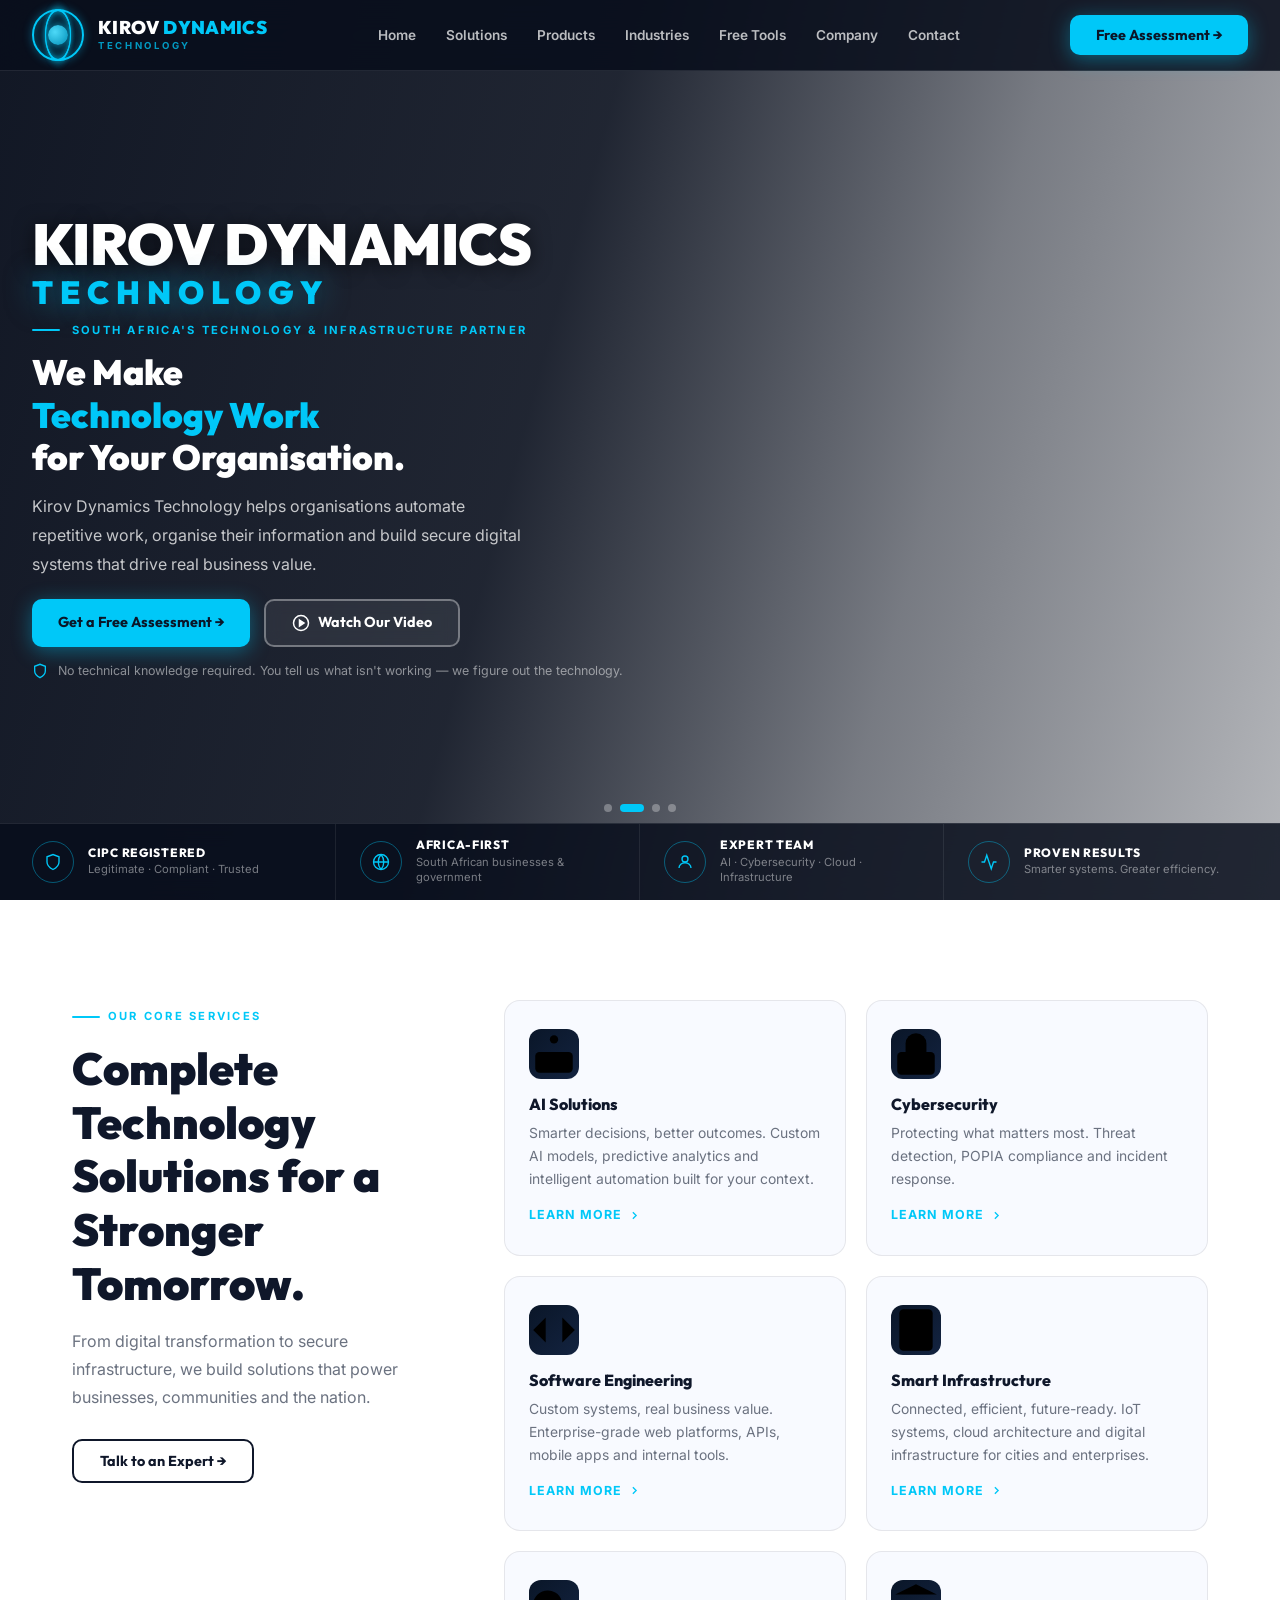
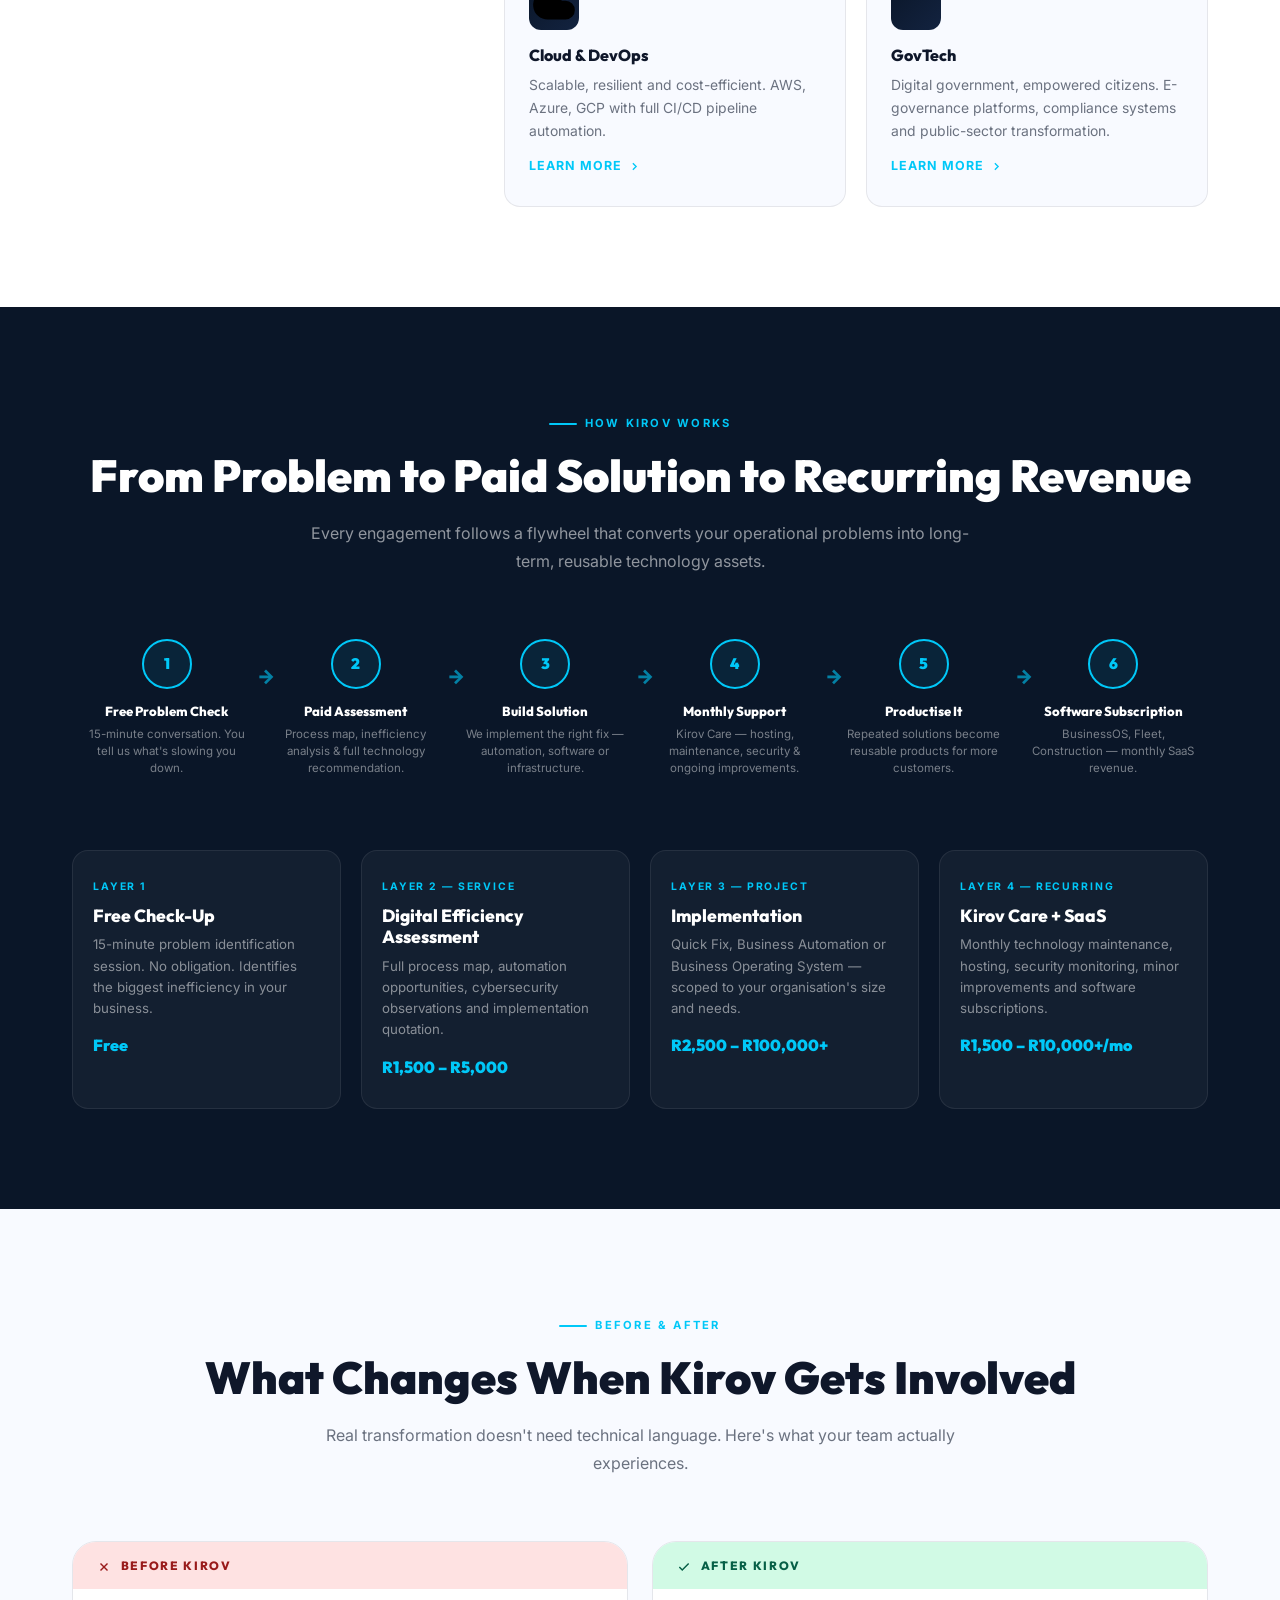
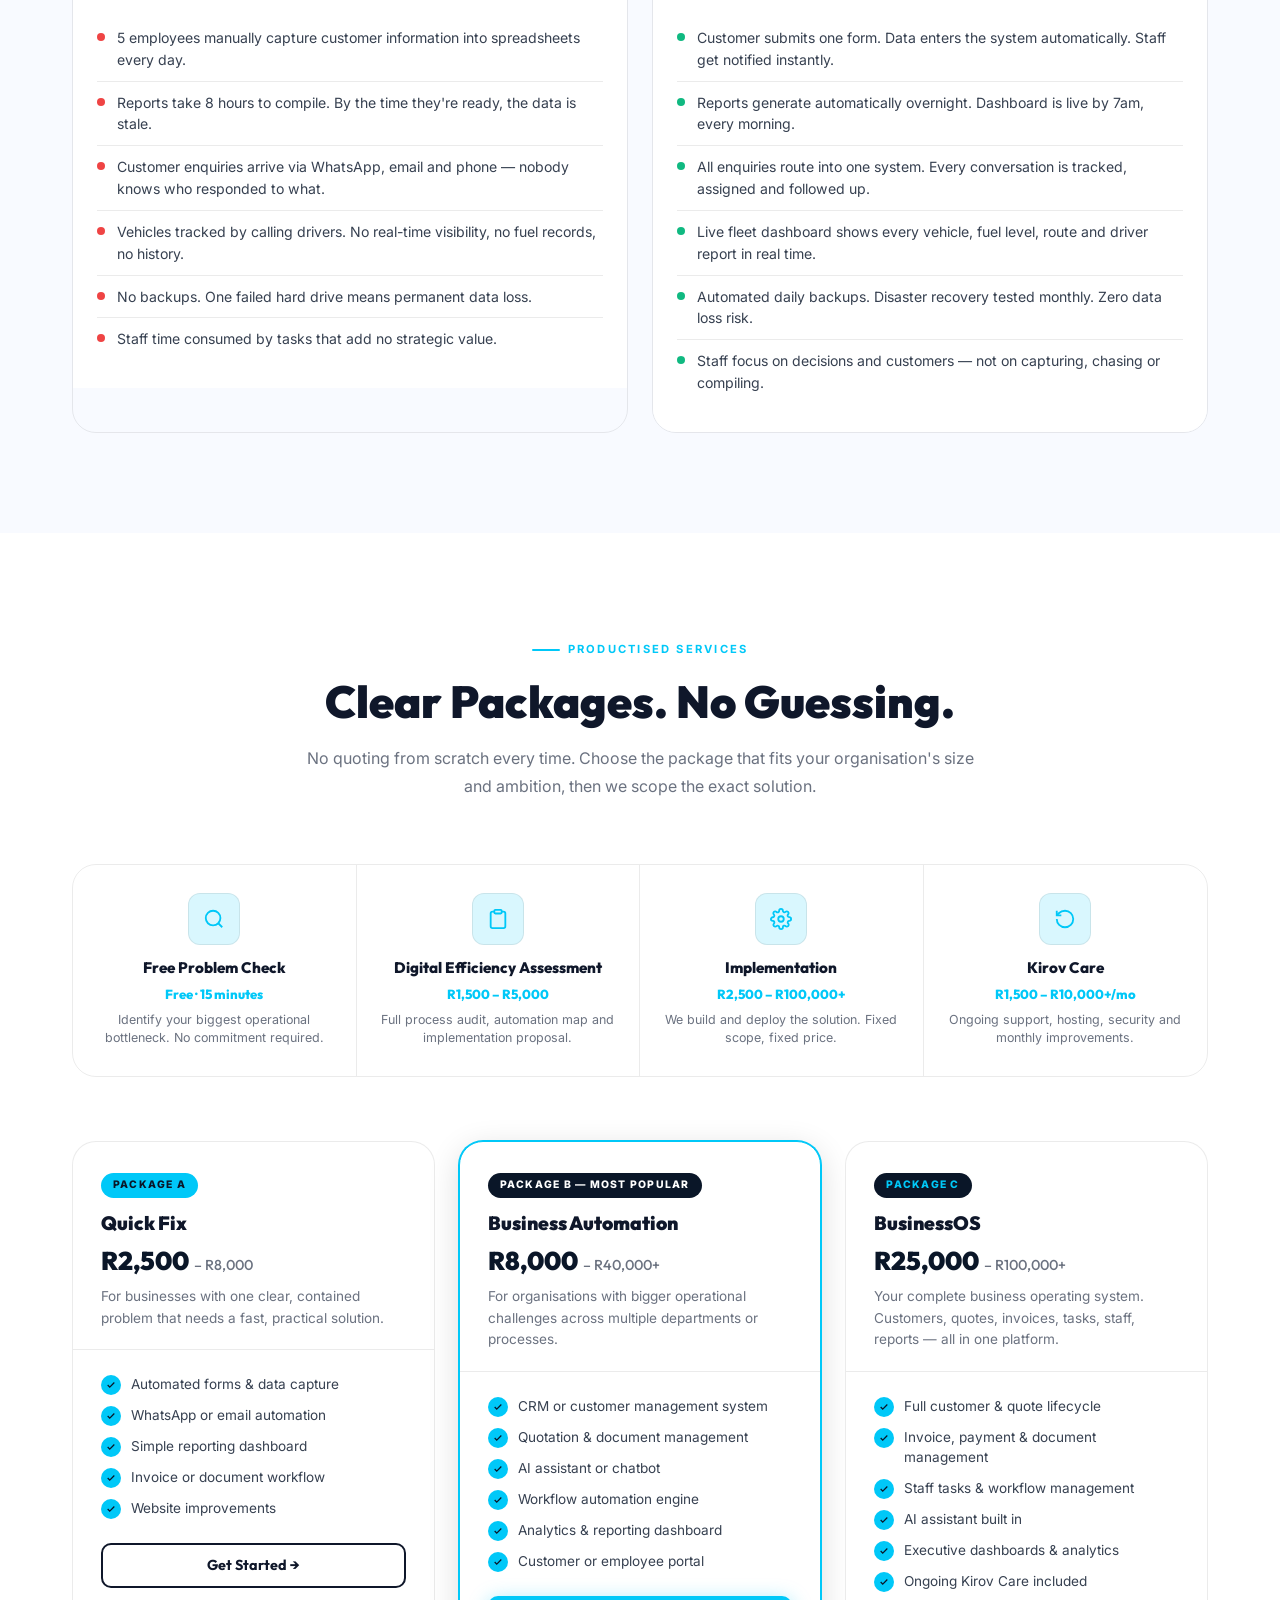
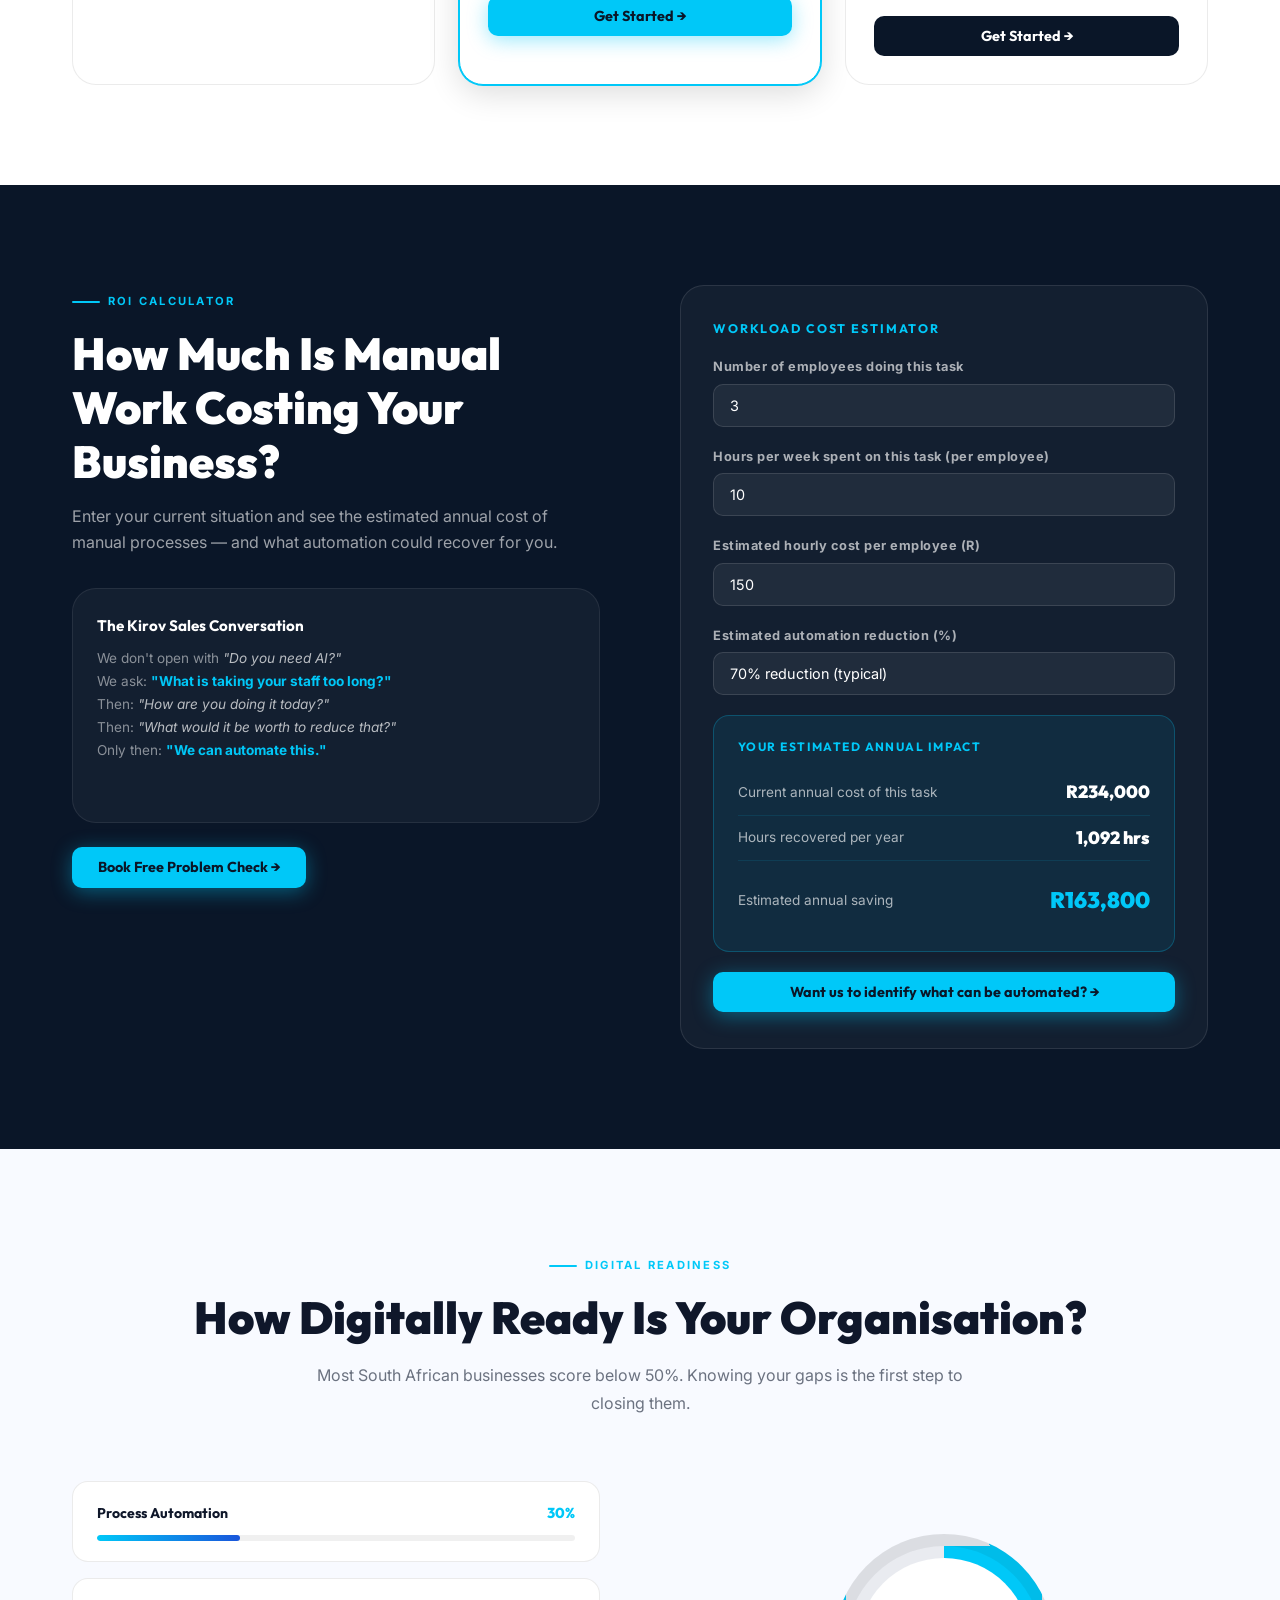
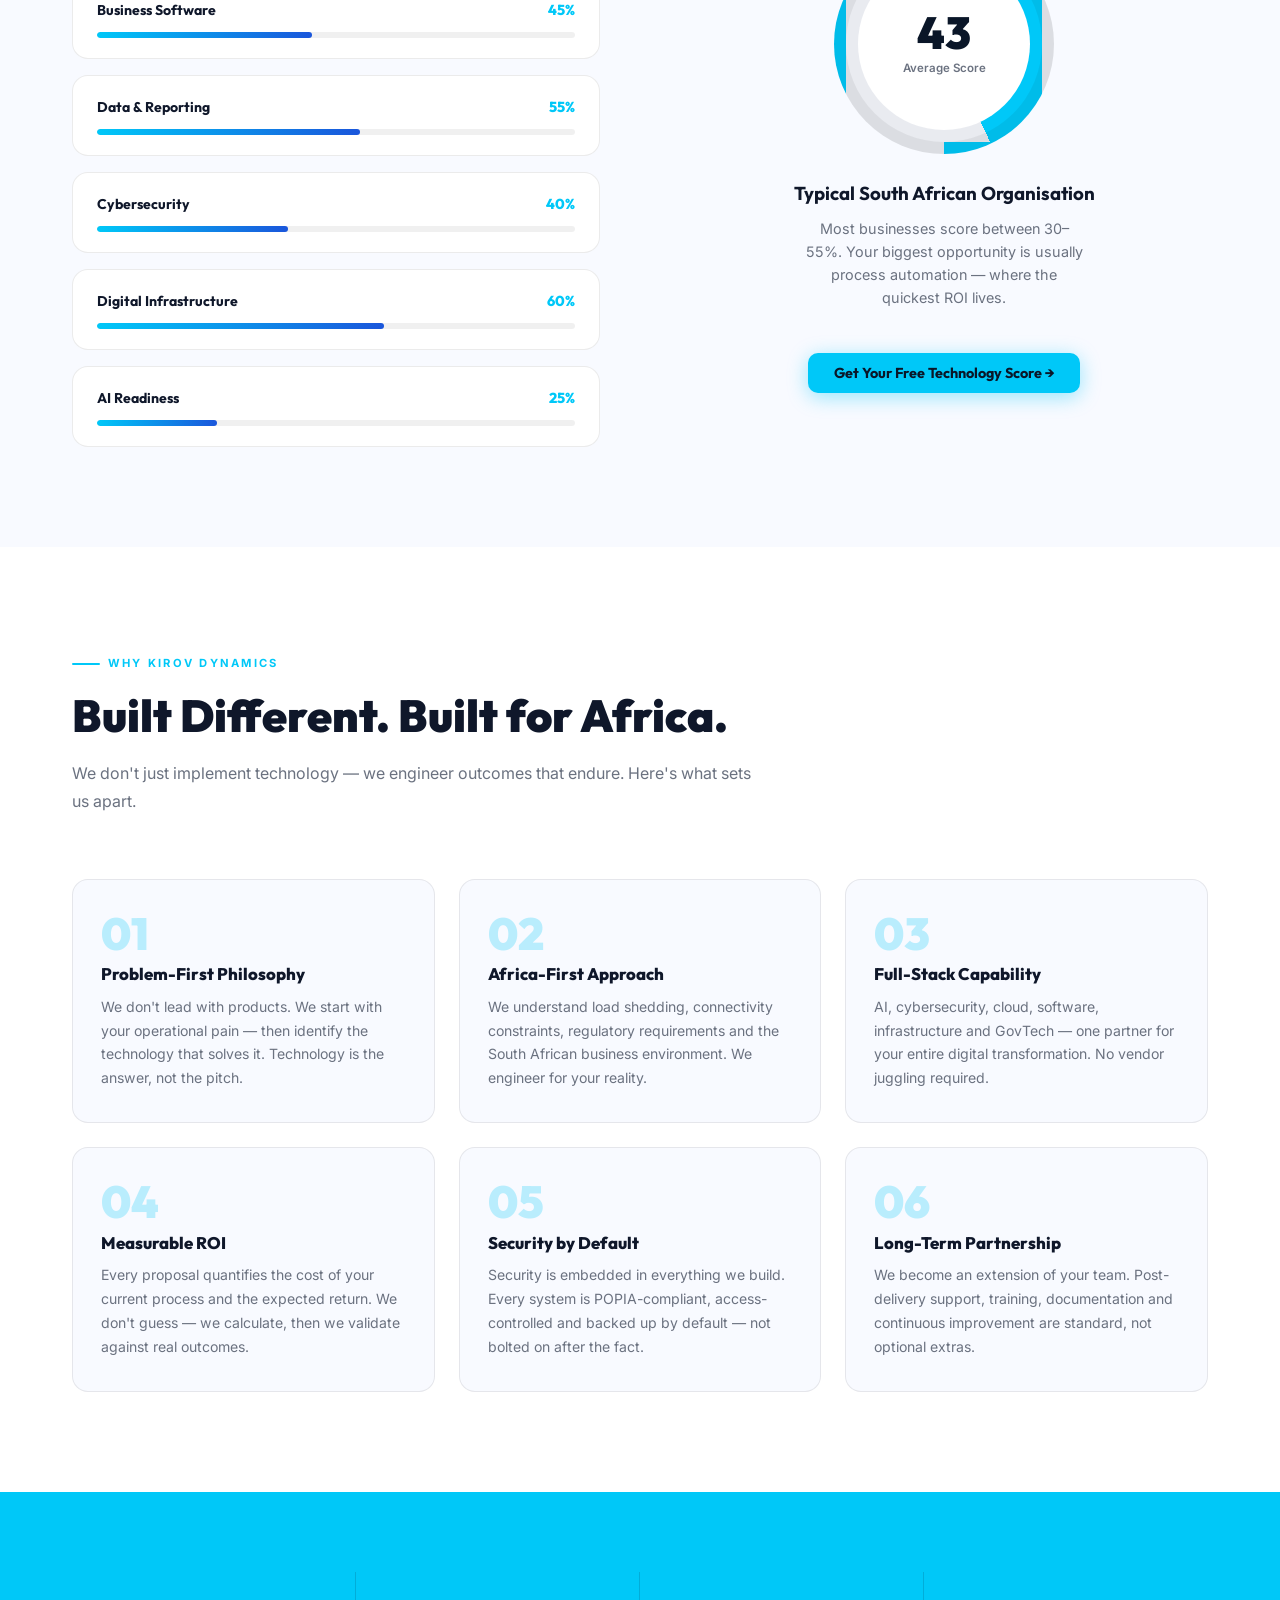
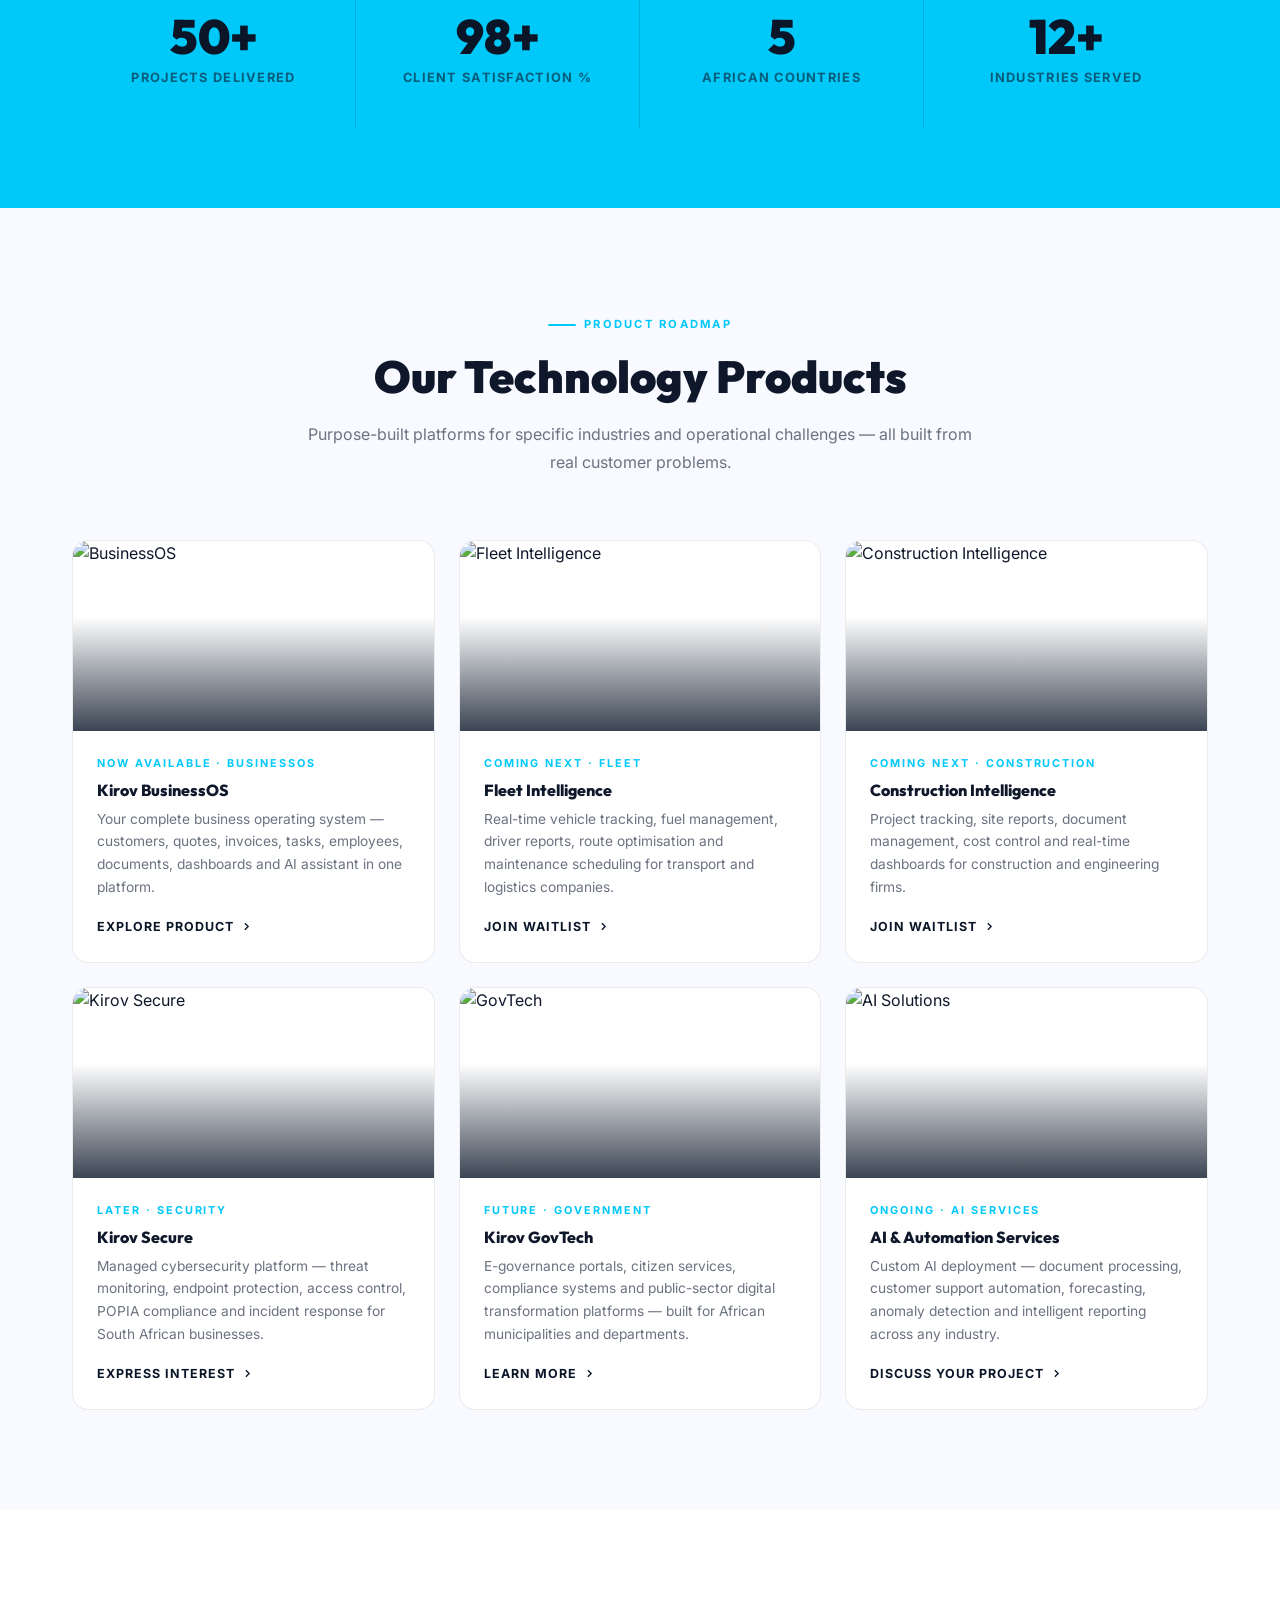
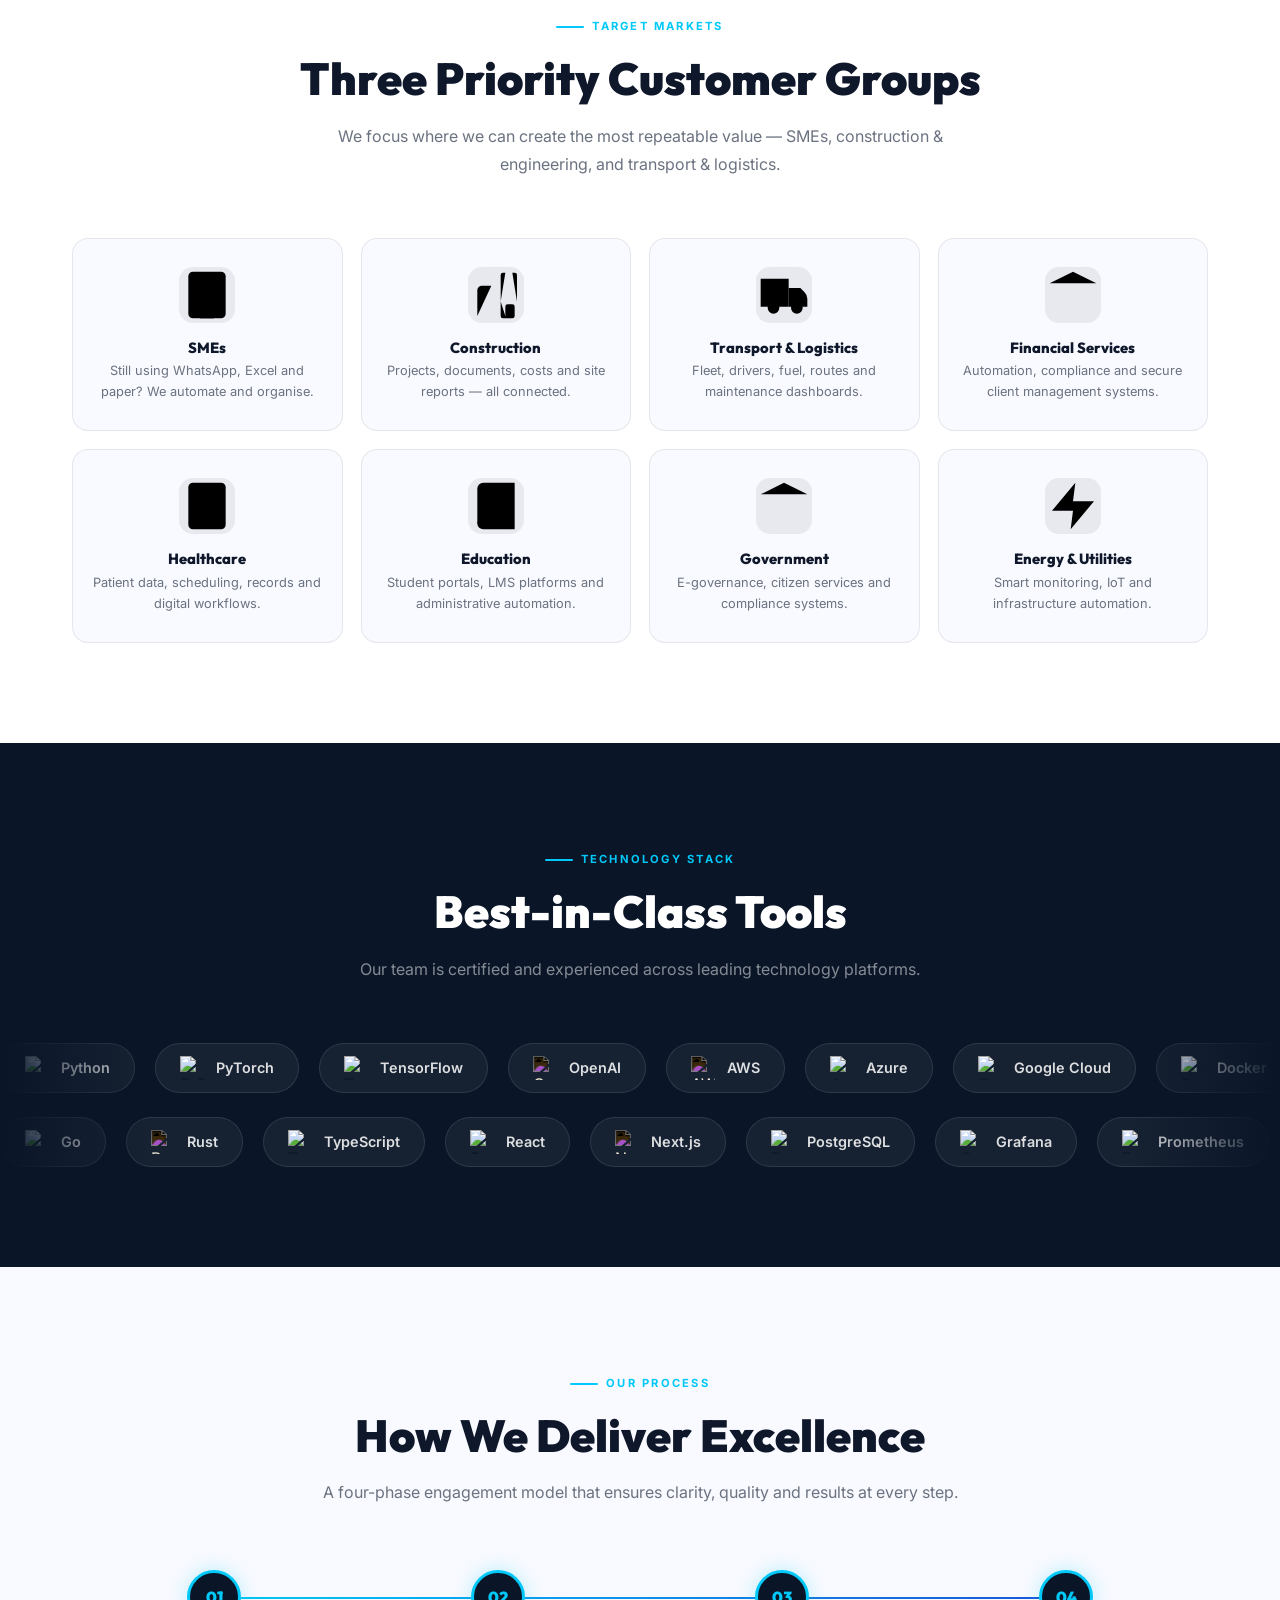
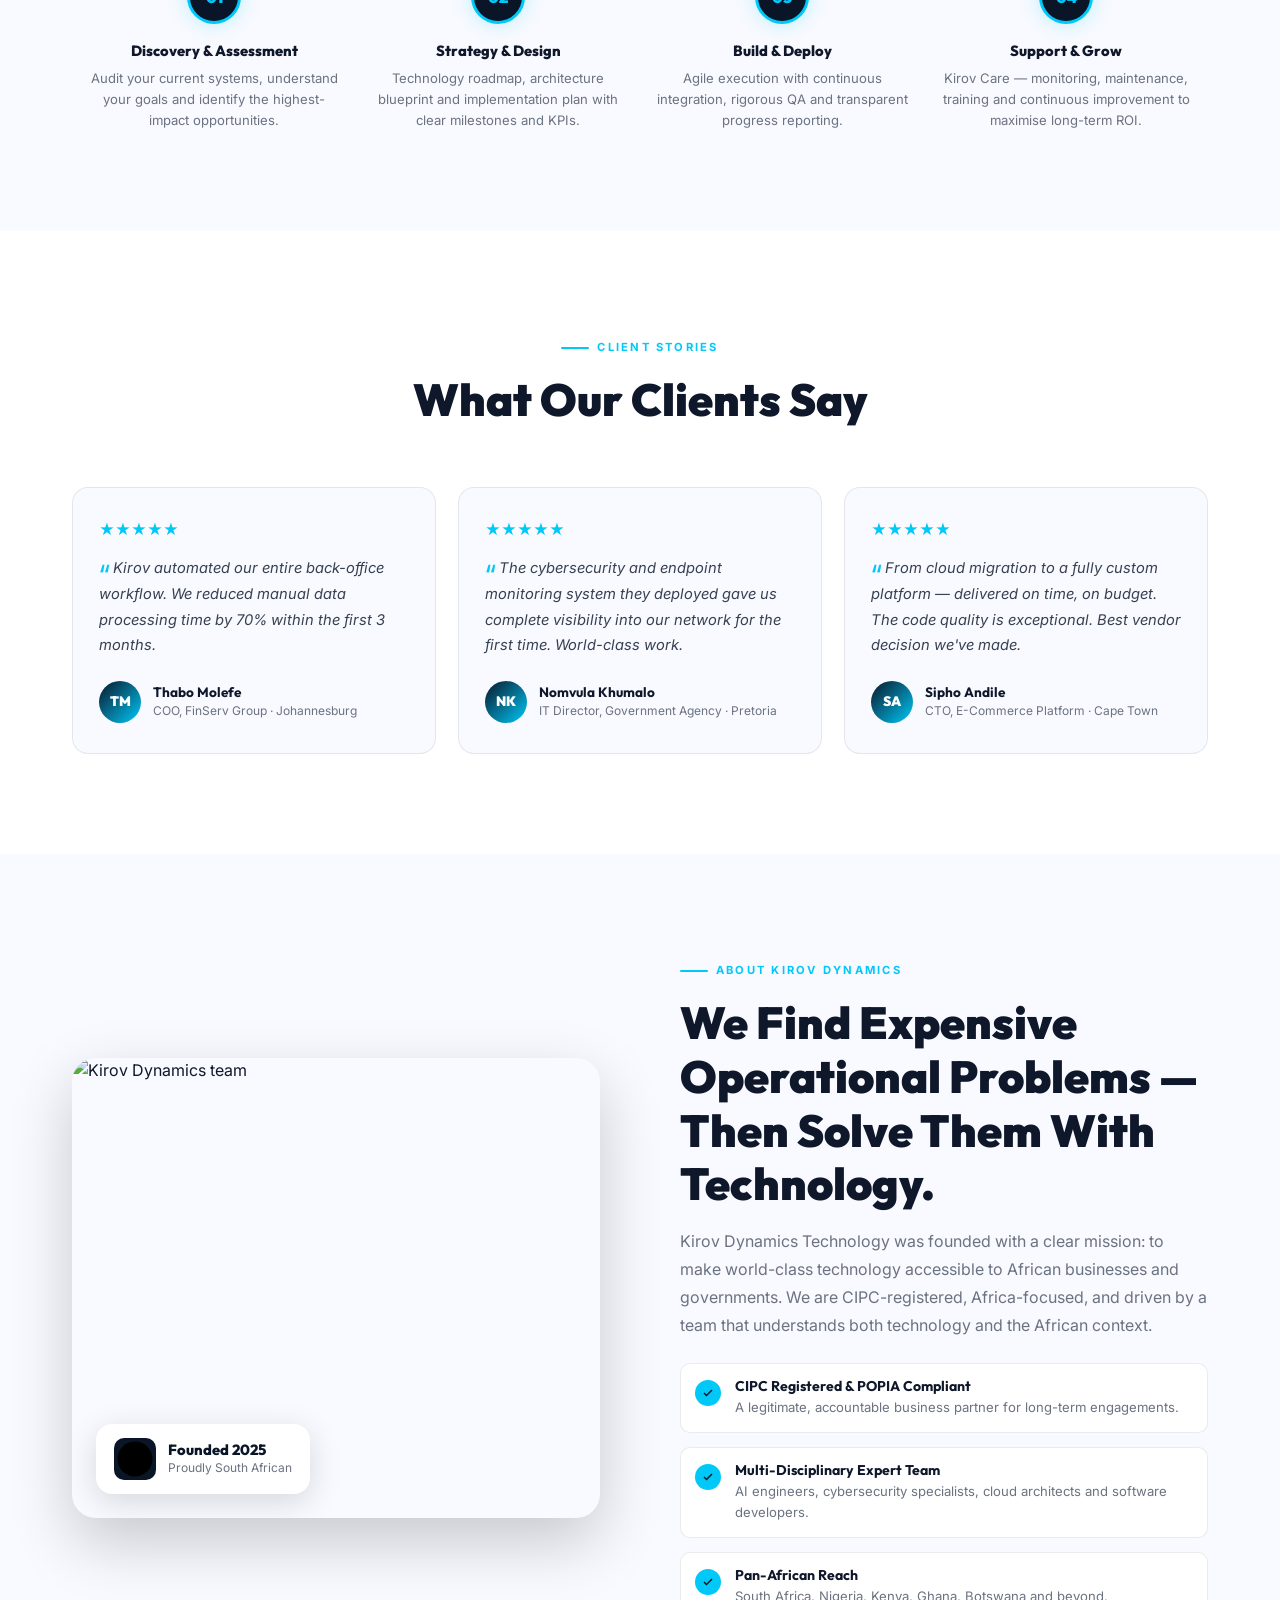
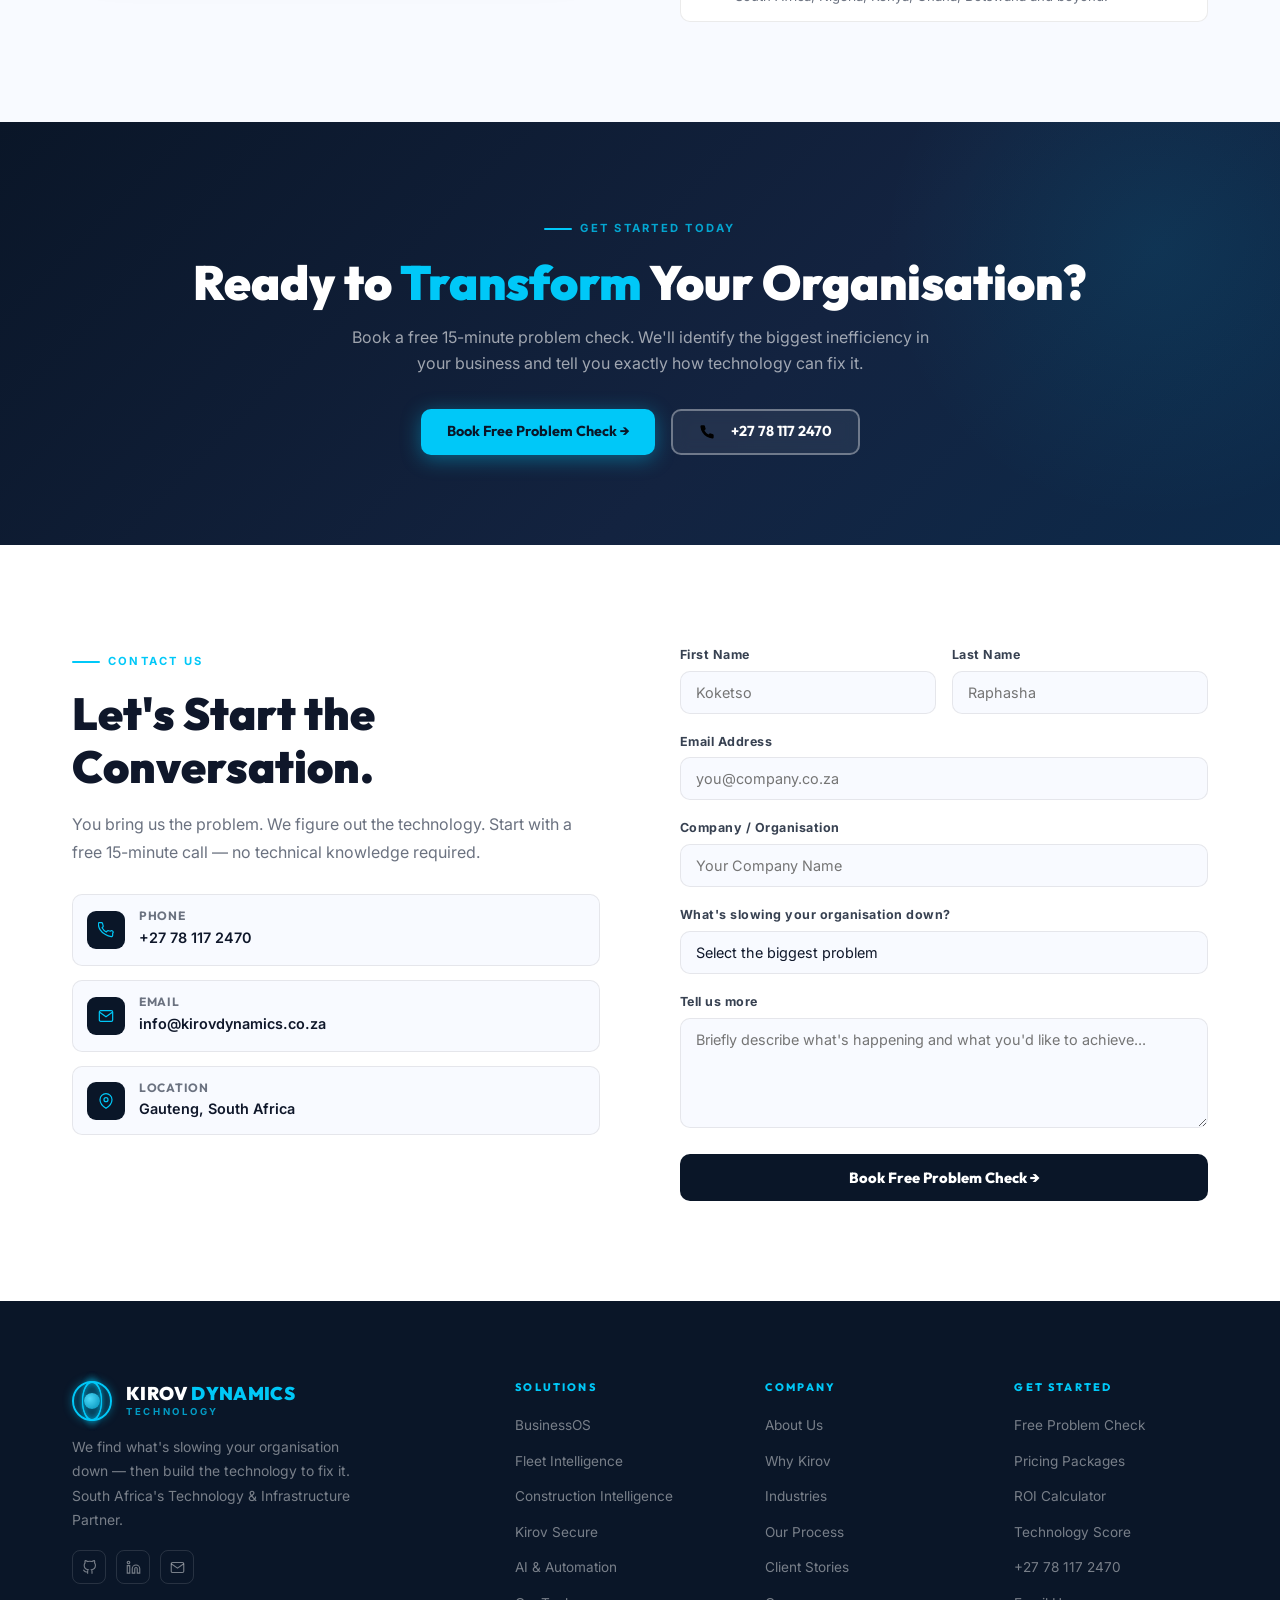
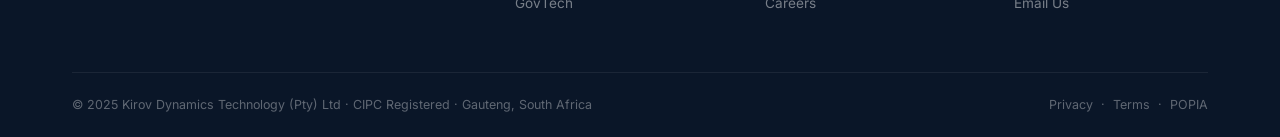
==== commit 6e8b4b48: "fix: replace remaining emojis in pricing and before/after sections with SVG icons" ====
--- a/index.html
+++ b/index.html
@@ -200,7 +200,55 @@
   display:flex;flex:1;max-width:1440px;width:100%;margin:0 auto;padding:0 32px;
   align-items:center;
 }
-.hero-left{max-width:620px;padding:30px 0}
+
+  .hero-body { justify-content: space-between; }
+  .hero-right {
+    display: none;
+    position: relative;
+    width: 320px;
+    height: 640px;
+    margin-right: 40px;
+    transform: perspective(1000px) rotateY(-15deg) rotateX(5deg);
+    transform-style: preserve-3d;
+    animation: floatPhone 6s ease-in-out infinite;
+  }
+  @media(min-width: 992px) {
+    .hero-right { display: block; }
+  }
+  @keyframes floatPhone {
+    0%, 100% { transform: perspective(1000px) rotateY(-15deg) rotateX(5deg) translateY(0); }
+    50% { transform: perspective(1000px) rotateY(-15deg) rotateX(5deg) translateY(-15px); }
+  }
+  .phone-mockup {
+    width: 100%;
+    height: 100%;
+    background: #000;
+    border-radius: 40px;
+    border: 12px solid #1a2235;
+    box-shadow: -20px 20px 50px rgba(0,0,0,0.5), inset 0 0 0 2px #334155;
+    overflow: hidden;
+    position: relative;
+  }
+  .phone-mockup::before {
+    content: '';
+    position: absolute;
+    top: 0; left: 50%;
+    transform: translateX(-50%);
+    width: 120px;
+    height: 25px;
+    background: #1a2235;
+    border-bottom-left-radius: 15px;
+    border-bottom-right-radius: 15px;
+    z-index: 10;
+  }
+  .phone-screen {
+    width: 100%;
+    height: 100%;
+    border: none;
+    background: #0a1628;
+  }
+
+  .hero-left{max-width:620px;padding:30px 0; position:relative; z-index:5;}
 
 /* Big company name inside hero */
 .hero-brand{
@@ -394,7 +442,9 @@
 .pj-step:last-child{border-right:none}
 .pj-step:hover{background:var(--navy);color:#fff}
 .pj-step:hover h4,.pj-step:hover p{color:#fff}
-.pj-step:hover .pj-icon{background:rgba(0,200,248,.15);border-color:var(--teal);color:var(--teal)}
+.pj-step:hover .pj-icon svg { width: 22px; height: 22px; stroke: currentColor; fill: none; stroke-width: 2; }
+.pj-icon{background:rgba(0,200,248,.15);border-color:var(--teal);color:var(--teal)}
+.pj-icon svg { width: 22px; height: 22px; stroke: currentColor; fill: none; stroke-width: 2; }
 .pj-icon{
   width:52px;height:52px;border-radius:12px;
   border:1.5px solid var(--border);
@@ -1138,7 +1188,7 @@
     </div>
     <div class="ba-grid">
       <div class="ba-card ba-before reveal">
-        <div class="ba-label">❌ Before Kirov</div>
+        <div class="ba-label"><svg viewBox="0 0 24 24" style="width:14px;height:14px;display:inline-block;vertical-align:middle;margin-right:6px;stroke:currentColor;fill:none;stroke-width:2.5"><line x1="18" y1="6" x2="6" y2="18"/><line x1="6" y1="6" x2="18" y2="18"/></svg> Before Kirov</div>
         <div class="ba-body">
           <div class="ba-item"><div class="ba-dot"></div><p>5 employees manually capture customer information into spreadsheets every day.</p></div>
           <div class="ba-item"><div class="ba-dot"></div><p>Reports take 8 hours to compile. By the time they're ready, the data is stale.</p></div>
@@ -1149,7 +1199,7 @@
         </div>
       </div>
       <div class="ba-card ba-after reveal">
-        <div class="ba-label">✓ After Kirov</div>
+        <div class="ba-label"><svg viewBox="0 0 24 24" style="width:14px;height:14px;display:inline-block;vertical-align:middle;margin-right:6px;stroke:currentColor;fill:none;stroke-width:2.5"><polyline points="20 6 9 17 4 12"/></svg> After Kirov</div>
         <div class="ba-body">
           <div class="ba-item"><div class="ba-dot"></div><p>Customer submits one form. Data enters the system automatically. Staff get notified instantly.</p></div>
           <div class="ba-item"><div class="ba-dot"></div><p>Reports generate automatically overnight. Dashboard is live by 7am, every morning.</p></div>
@@ -1176,25 +1226,25 @@
     <!-- Customer Journey Steps -->
     <div class="price-journey reveal">
       <div class="pj-step">
-        <div class="pj-icon">🔍</div>
+        <div class="pj-icon"><svg viewBox="0 0 24 24"><circle cx="11" cy="11" r="8"/><line x1="21" y1="21" x2="16.65" y2="16.65"/></svg></div>
         <h4>Free Problem Check</h4>
         <div class="pj-price">Free · 15 minutes</div>
         <p>Identify your biggest operational bottleneck. No commitment required.</p>
       </div>
       <div class="pj-step">
-        <div class="pj-icon">📋</div>
+        <div class="pj-icon"><svg viewBox="0 0 24 24"><path d="M16 4h2a2 2 0 0 1 2 2v14a2 2 0 0 1-2 2H6a2 2 0 0 1-2-2V6a2 2 0 0 1 2-2h2"/><rect x="8" y="2" width="8" height="4" rx="1" ry="1"/></svg></div>
         <h4>Digital Efficiency Assessment</h4>
         <div class="pj-price">R1,500 – R5,000</div>
         <p>Full process audit, automation map and implementation proposal.</p>
       </div>
       <div class="pj-step">
-        <div class="pj-icon">⚙️</div>
+        <div class="pj-icon"><svg viewBox="0 0 24 24"><circle cx="12" cy="12" r="3"/><path d="M19.4 15a1.65 1.65 0 0 0 .33 1.82l.06.06a2 2 0 0 1 0 2.83 2 2 0 0 1-2.83 0l-.06-.06a1.65 1.65 0 0 0-1.82-.33 1.65 1.65 0 0 0-1 1.51V21a2 2 0 0 1-2 2 2 2 0 0 1-2-2v-.09A1.65 1.65 0 0 0 9 19.4a1.65 1.65 0 0 0-1.82.33l-.06.06a2 2 0 0 1-2.83 0 2 2 0 0 1 0-2.83l.06-.06a1.65 1.65 0 0 0 .33-1.82 1.65 1.65 0 0 0-1.51-1H3a2 2 0 0 1-2-2 2 2 0 0 1 2-2h.09A1.65 1.65 0 0 0 4.6 9a1.65 1.65 0 0 0-.33-1.82l-.06-.06a2 2 0 0 1 0-2.83 2 2 0 0 1 2.83 0l.06.06a1.65 1.65 0 0 0 1.82.33H9a1.65 1.65 0 0 0 1-1.51V3a2 2 0 0 1 2-2 2 2 0 0 1 2 2v.09a1.65 1.65 0 0 0 1 1.51 1.65 1.65 0 0 0 1.82-.33l.06-.06a2 2 0 0 1 2.83 0 2 2 0 0 1 0 2.83l-.06.06a1.65 1.65 0 0 0-.33 1.82V9a1.65 1.65 0 0 0 1.51 1H21a2 2 0 0 1 2 2 2 2 0 0 1-2 2h-.09a1.65 1.65 0 0 0-1.51 1z"/></svg></div>
         <h4>Implementation</h4>
         <div class="pj-price">R2,500 – R100,000+</div>
         <p>We build and deploy the solution. Fixed scope, fixed price.</p>
       </div>
       <div class="pj-step">
-        <div class="pj-icon">🔄</div>
+        <div class="pj-icon"><svg viewBox="0 0 24 24"><path d="M3 12a9 9 0 1 0 9-9 9.75 9.75 0 0 0-6.74 2.74L3 8"/><path d="M3 3v5h5"/></svg></div>
         <h4>Kirov Care</h4>
         <div class="pj-price">R1,500 – R10,000+/mo</div>
         <p>Ongoing support, hosting, security and monthly improvements.</p>
@@ -1738,7 +1788,7 @@
       <p>Book a free 15-minute problem check. We'll identify the biggest inefficiency in your business and tell you exactly how technology can fix it.</p>
       <div class="cta-btns">
         <a href="#contact" class="btn btn-teal">Book Free Problem Check &rarr;</a>
-        <a href="tel:+27781172470" class="btn btn-ghost">📞 +27 78 117 2470</a>
+        <a href="tel:+27781172470" class="btn btn-ghost"><svg viewBox="0 0 24 24" style="width:16px;height:16px;margin-right:8px;display:inline-block;vertical-align:text-bottom;"><path d="M22 16.92v3a2 2 0 0 1-2.18 2 19.79 19.79 0 0 1-8.63-3.07 19.5 19.5 0 0 1-6-6 19.79 19.79 0 0 1-3.07-8.67A2 2 0 0 1 4.11 2h3a2 2 0 0 1 2 1.72 12.84 12.84 0 0 0 .7 2.81 2 2 0 0 1-.45 2.11L8.09 9.91a16 16 0 0 0 6 6l1.27-1.27a2 2 0 0 1 2.11-.45 12.84 12.84 0 0 0 2.81.7A2 2 0 0 1 22 16.92z"/></svg> +27 78 117 2470</a>
       </div>
     </div>
   </div>
@@ -1996,7 +2046,7 @@
 function handleSubmit(e) {
   e.preventDefault();
   const btn = e.target.querySelector('.form-submit');
-  btn.textContent = '✓ Received! We\'ll be in touch within 24 hours.';
+  btn.textContent = '<svg viewBox="0 0 24 24" style="width:14px;height:14px;display:inline-block;vertical-align:middle;margin-right:6px;stroke:currentColor;fill:none;stroke-width:2.5"><polyline points="20 6 9 17 4 12"/></svg> Received! We\'ll be in touch within 24 hours.';
   btn.style.background = 'var(--teal)';
   btn.style.color = 'var(--navy)';
   btn.disabled = true;
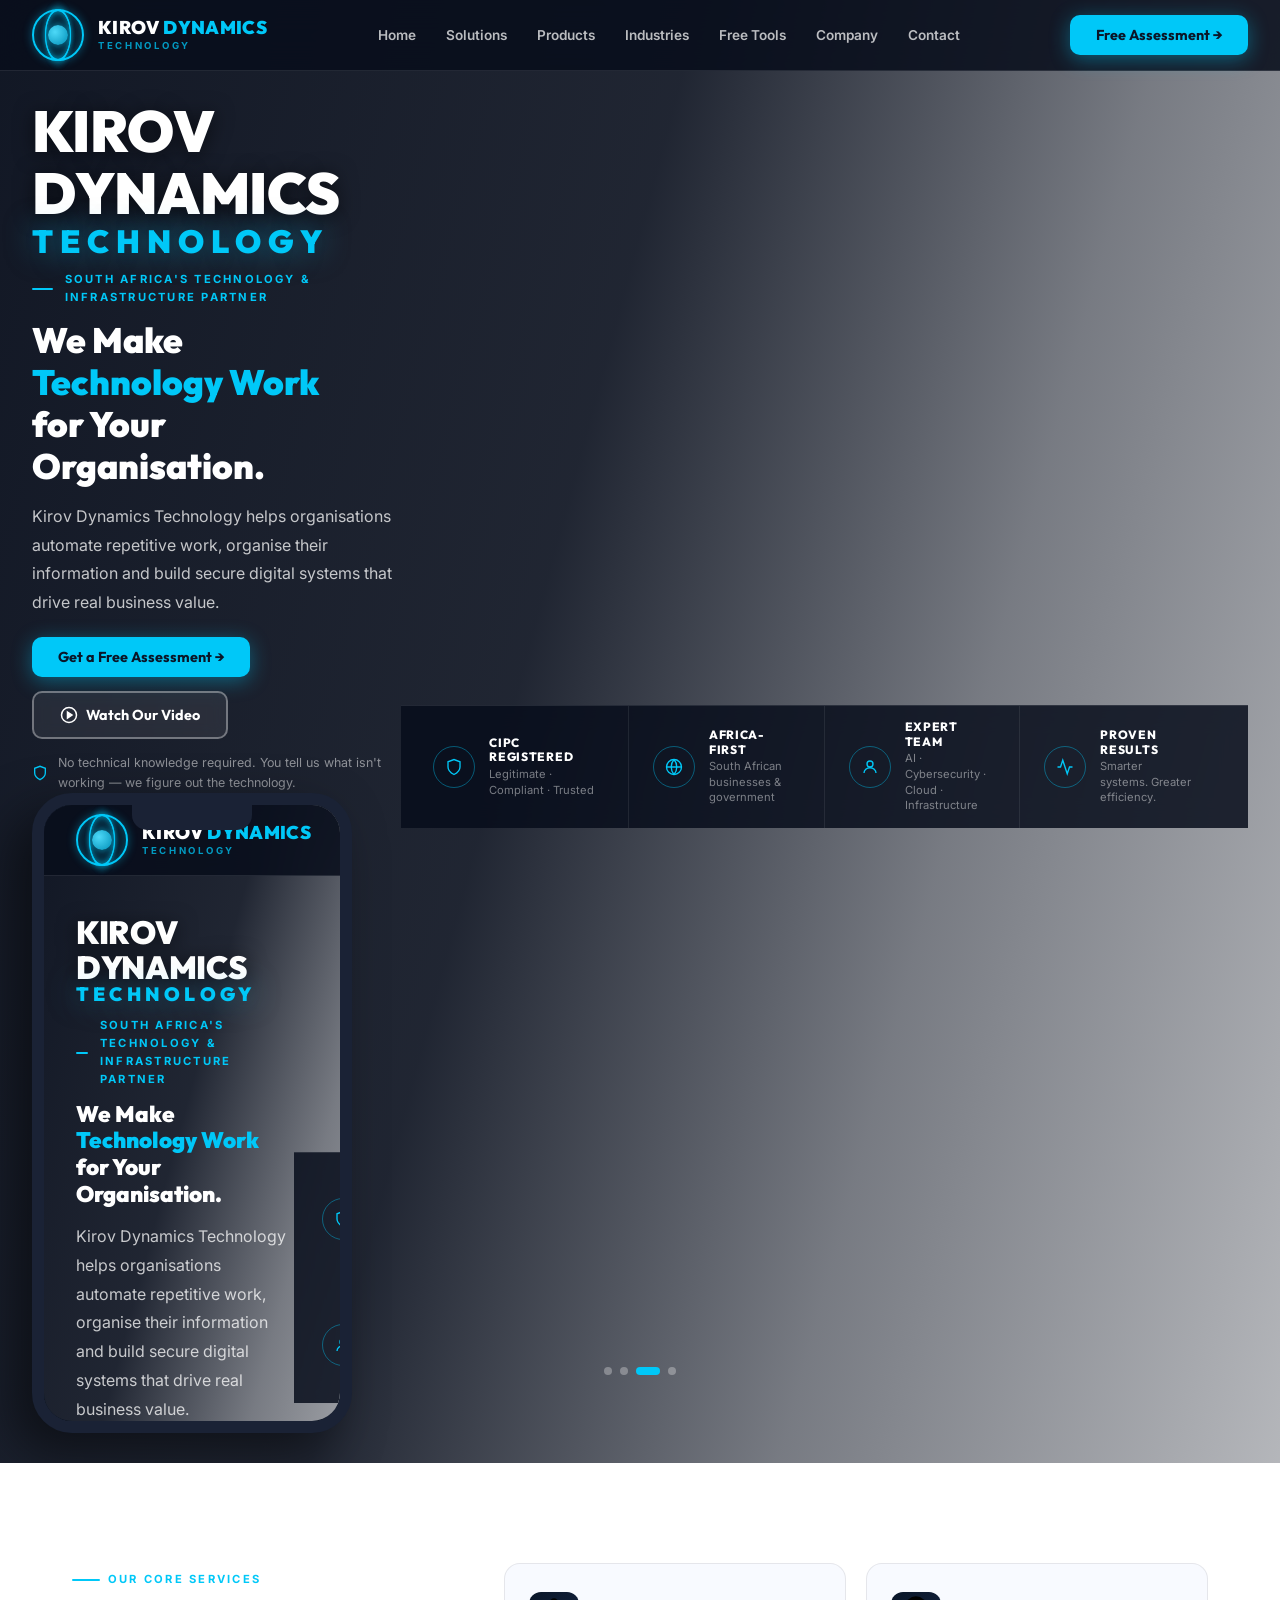
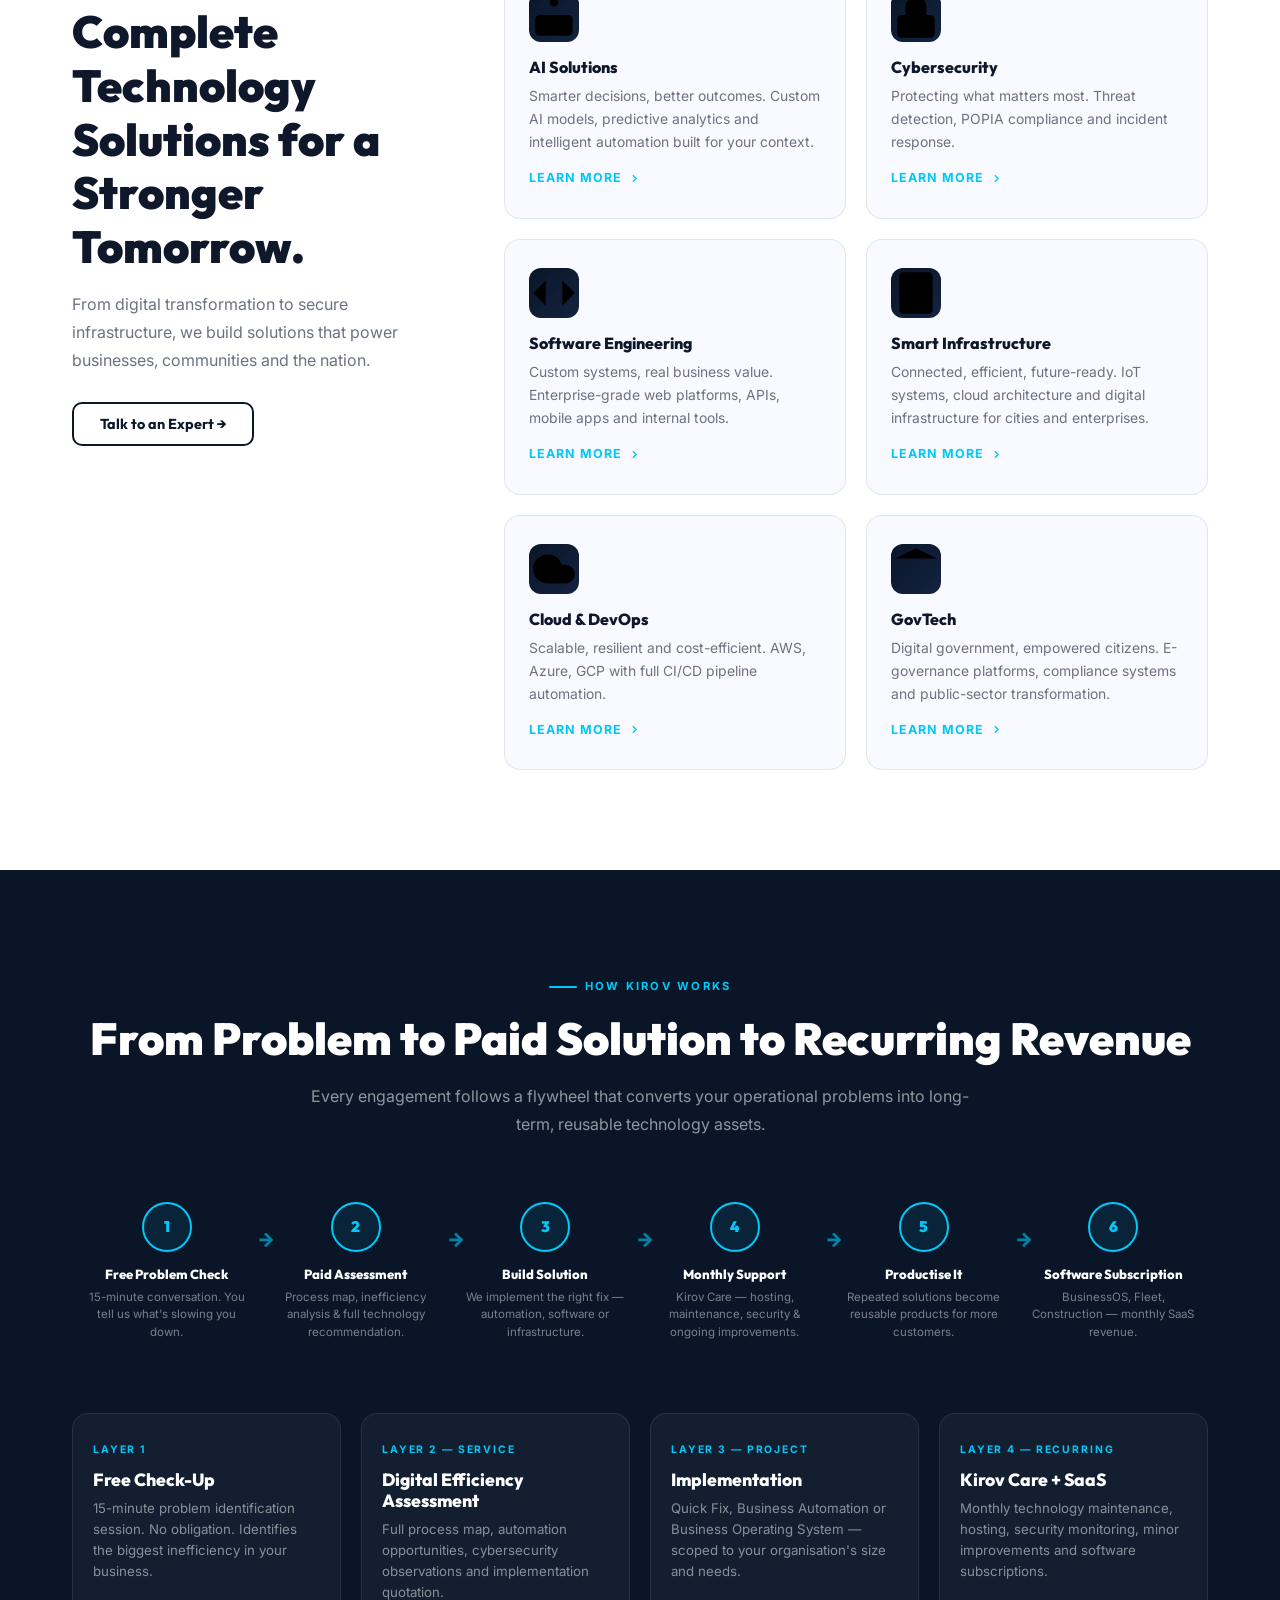
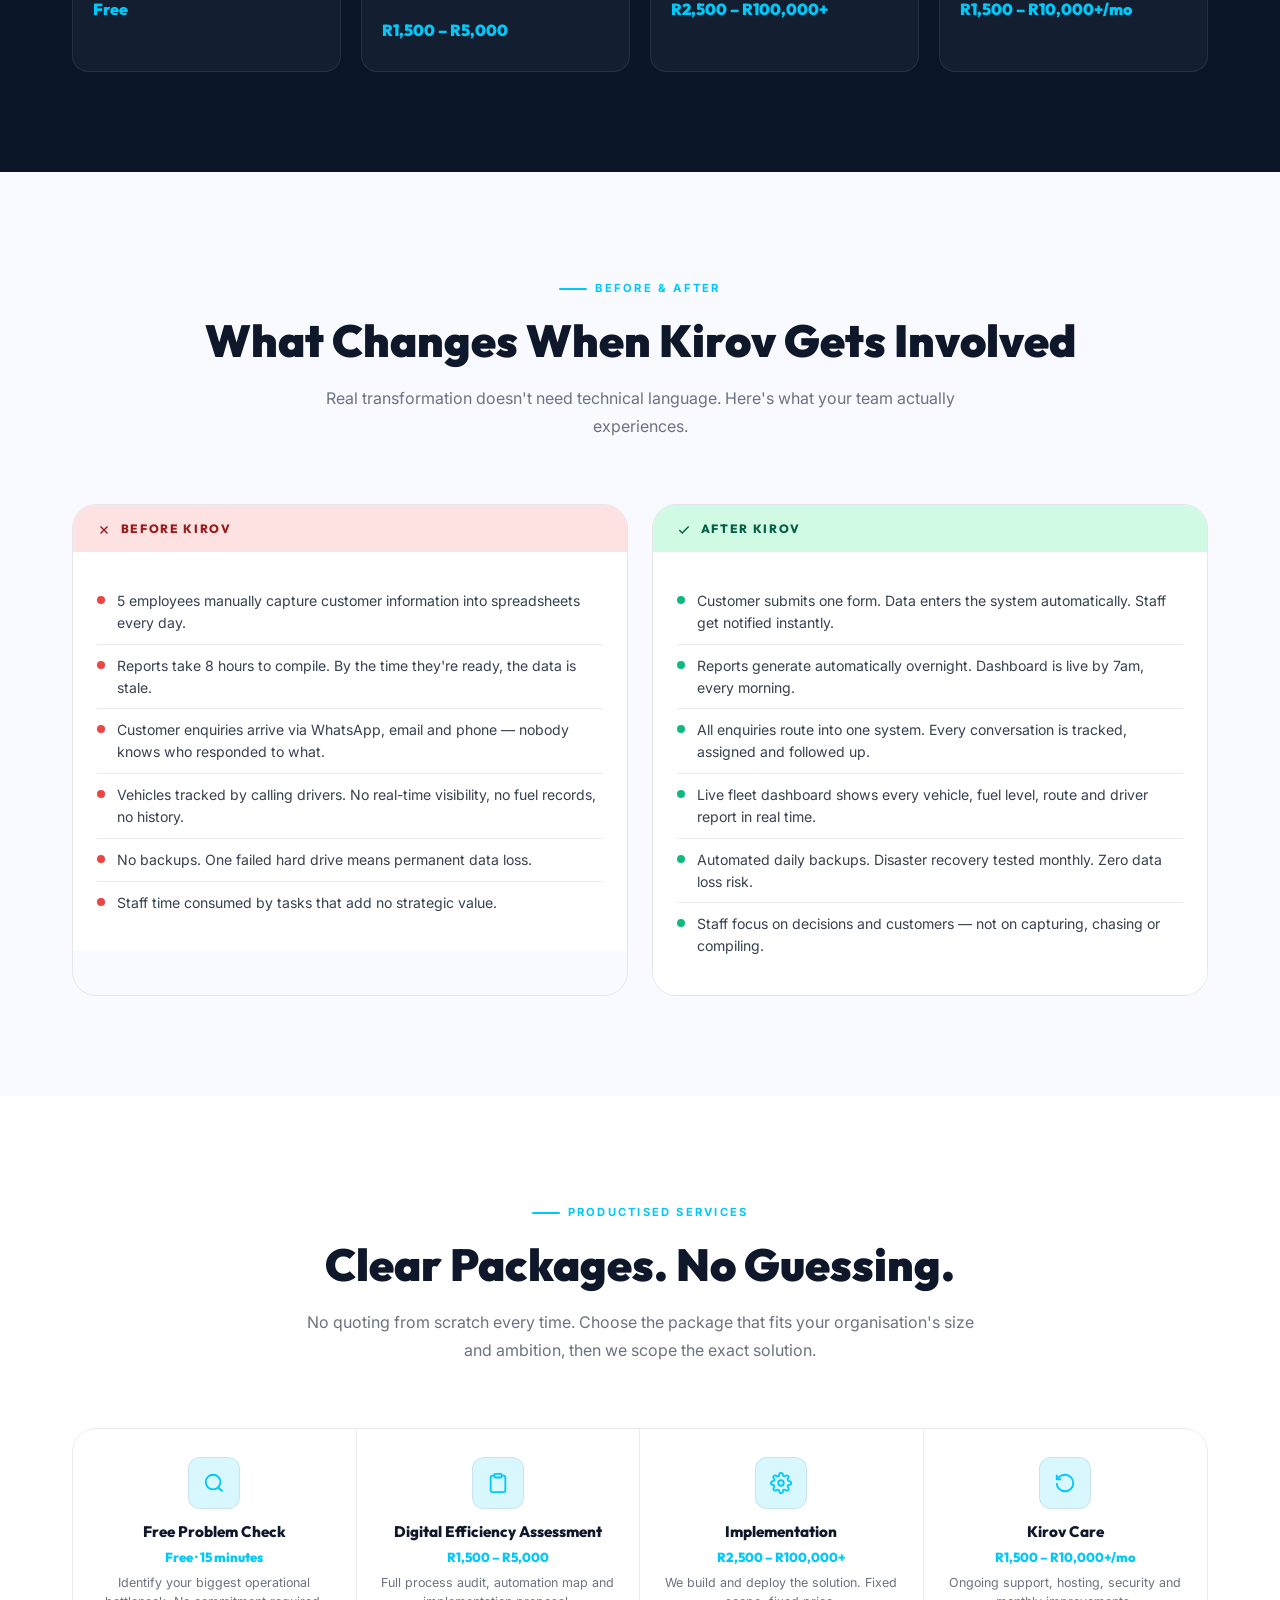
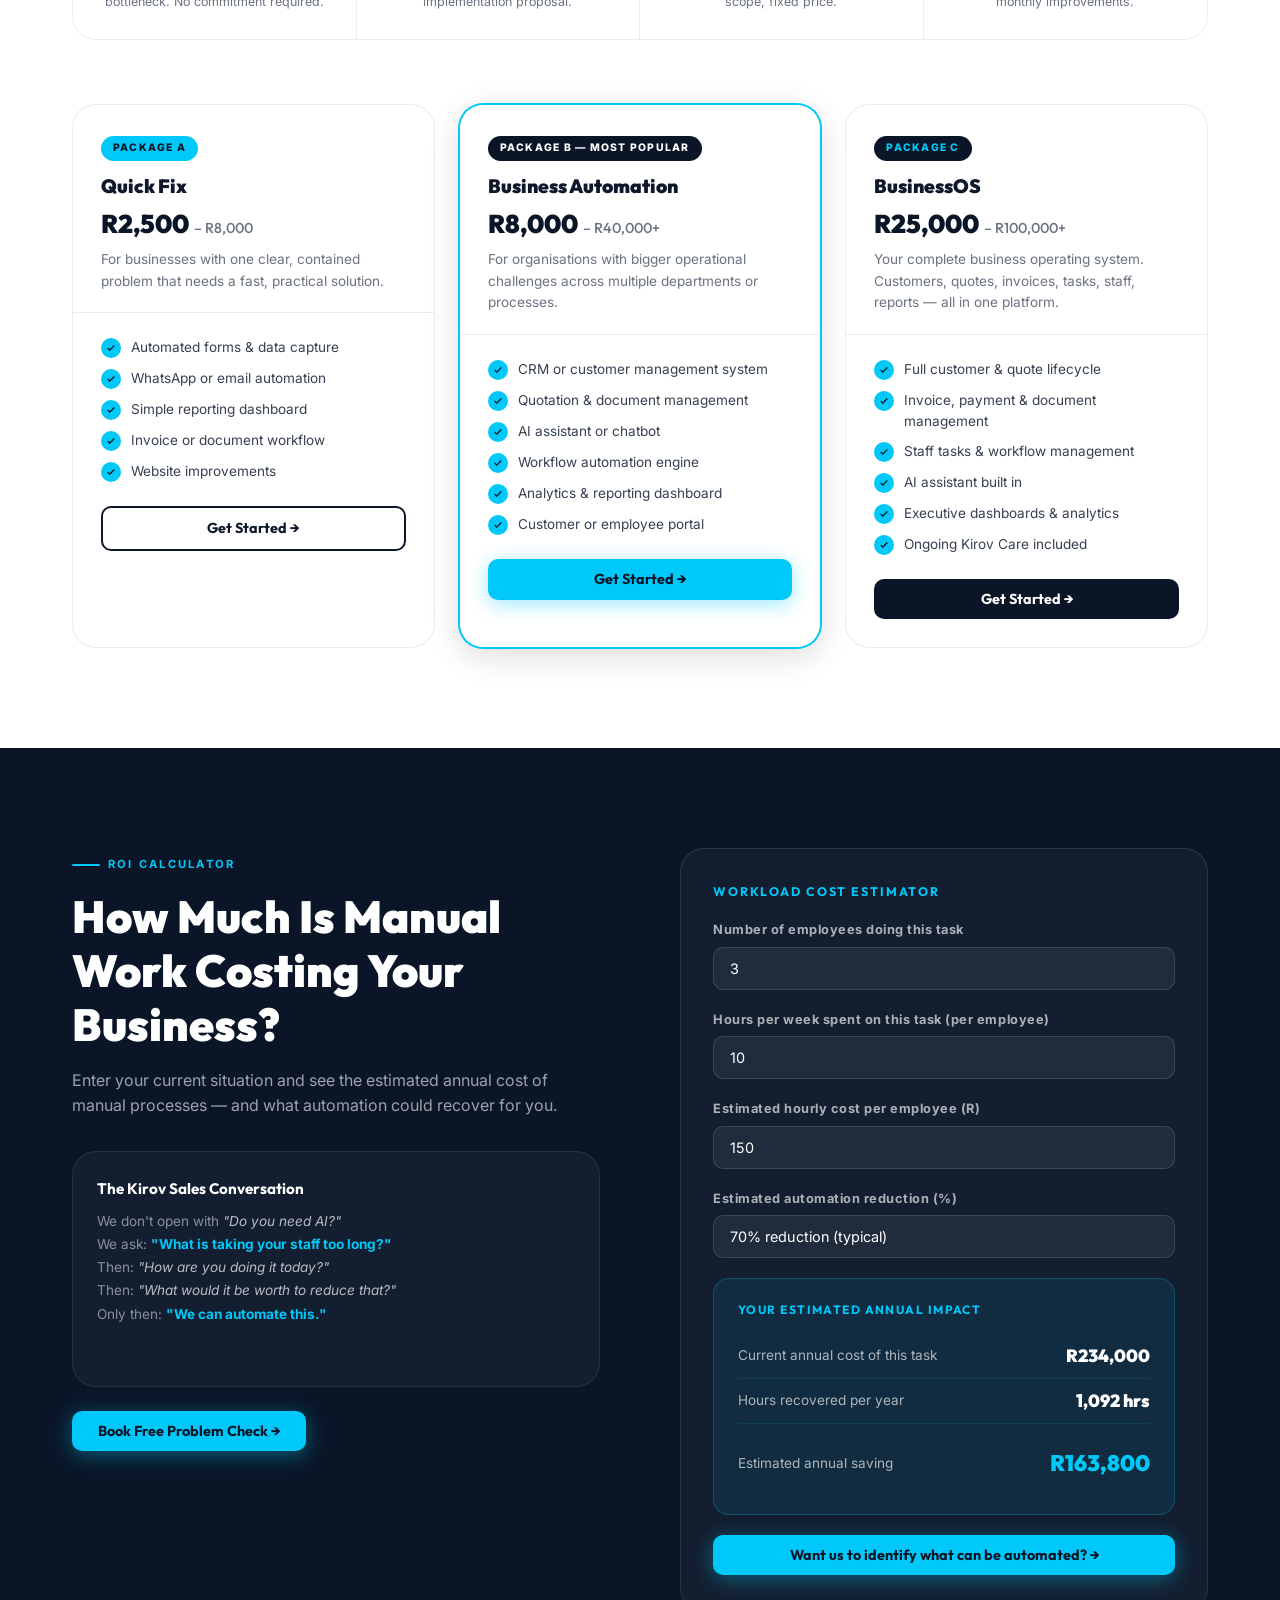
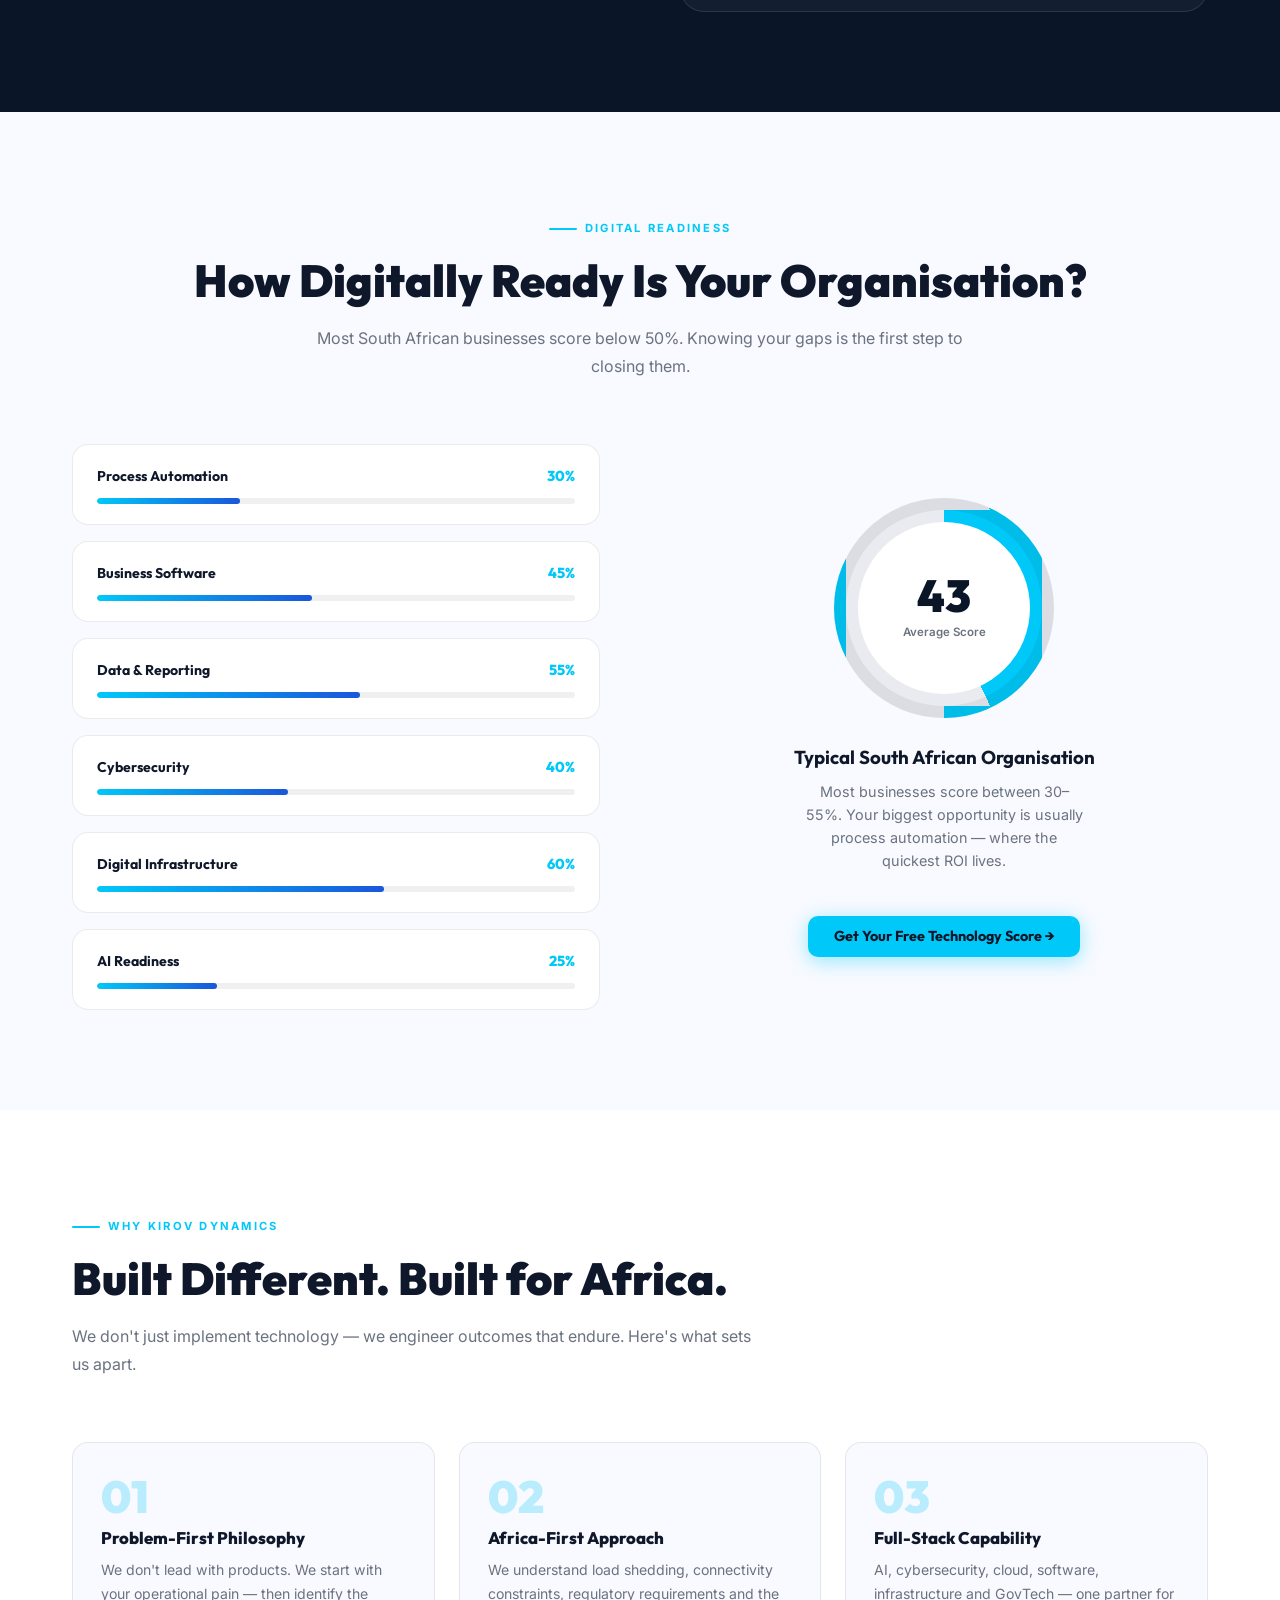
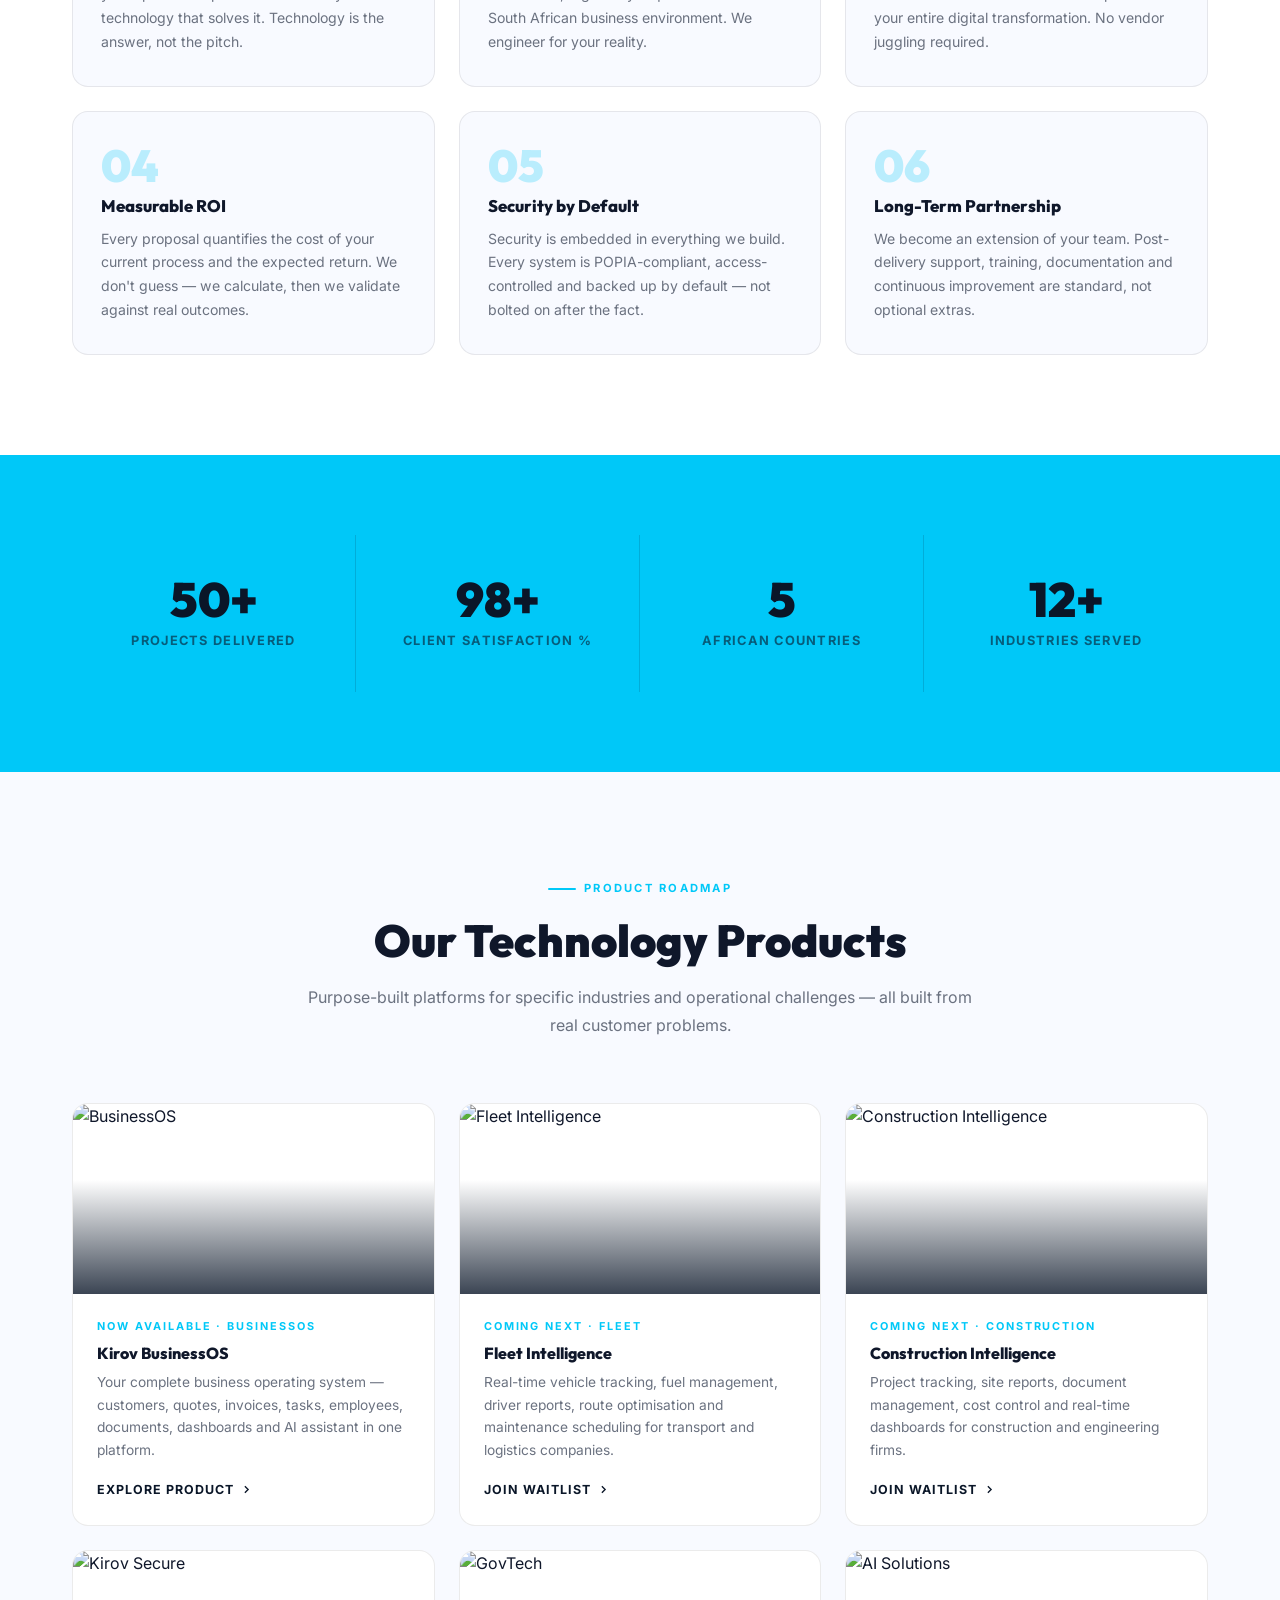
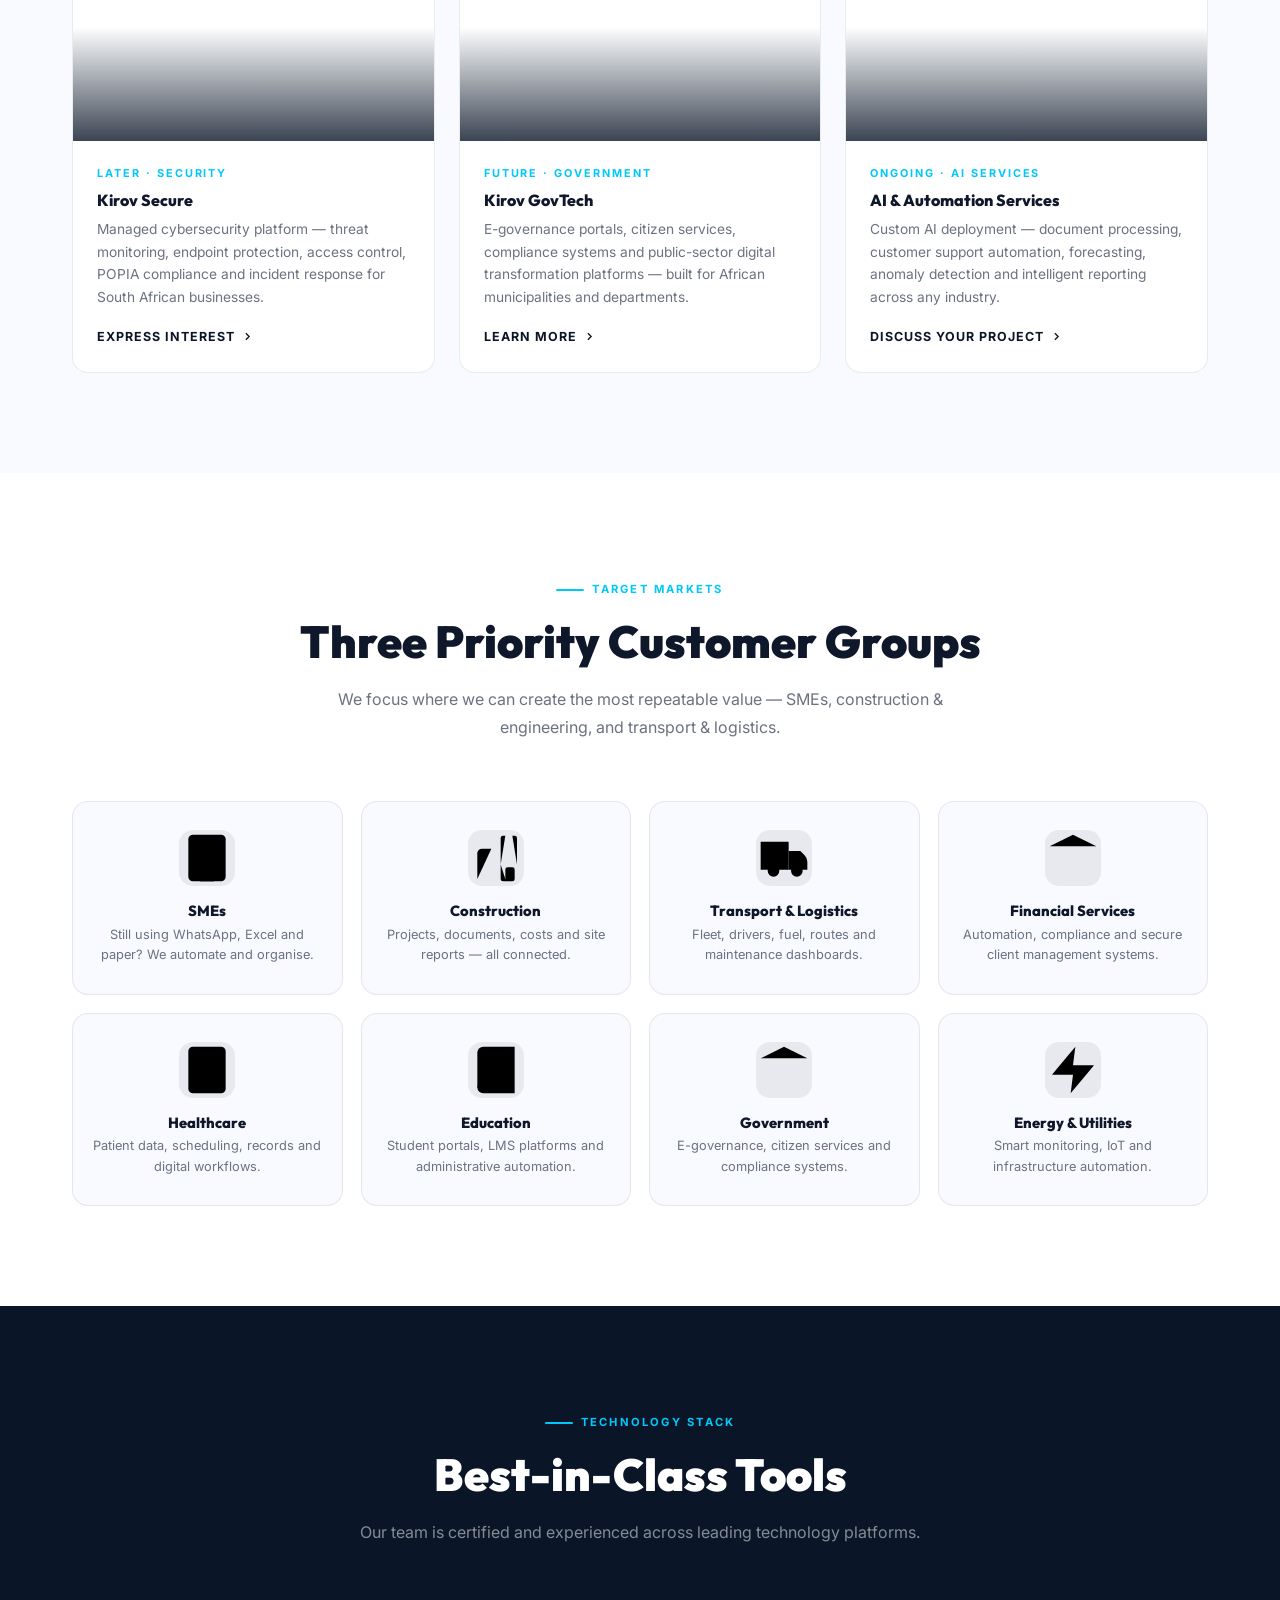
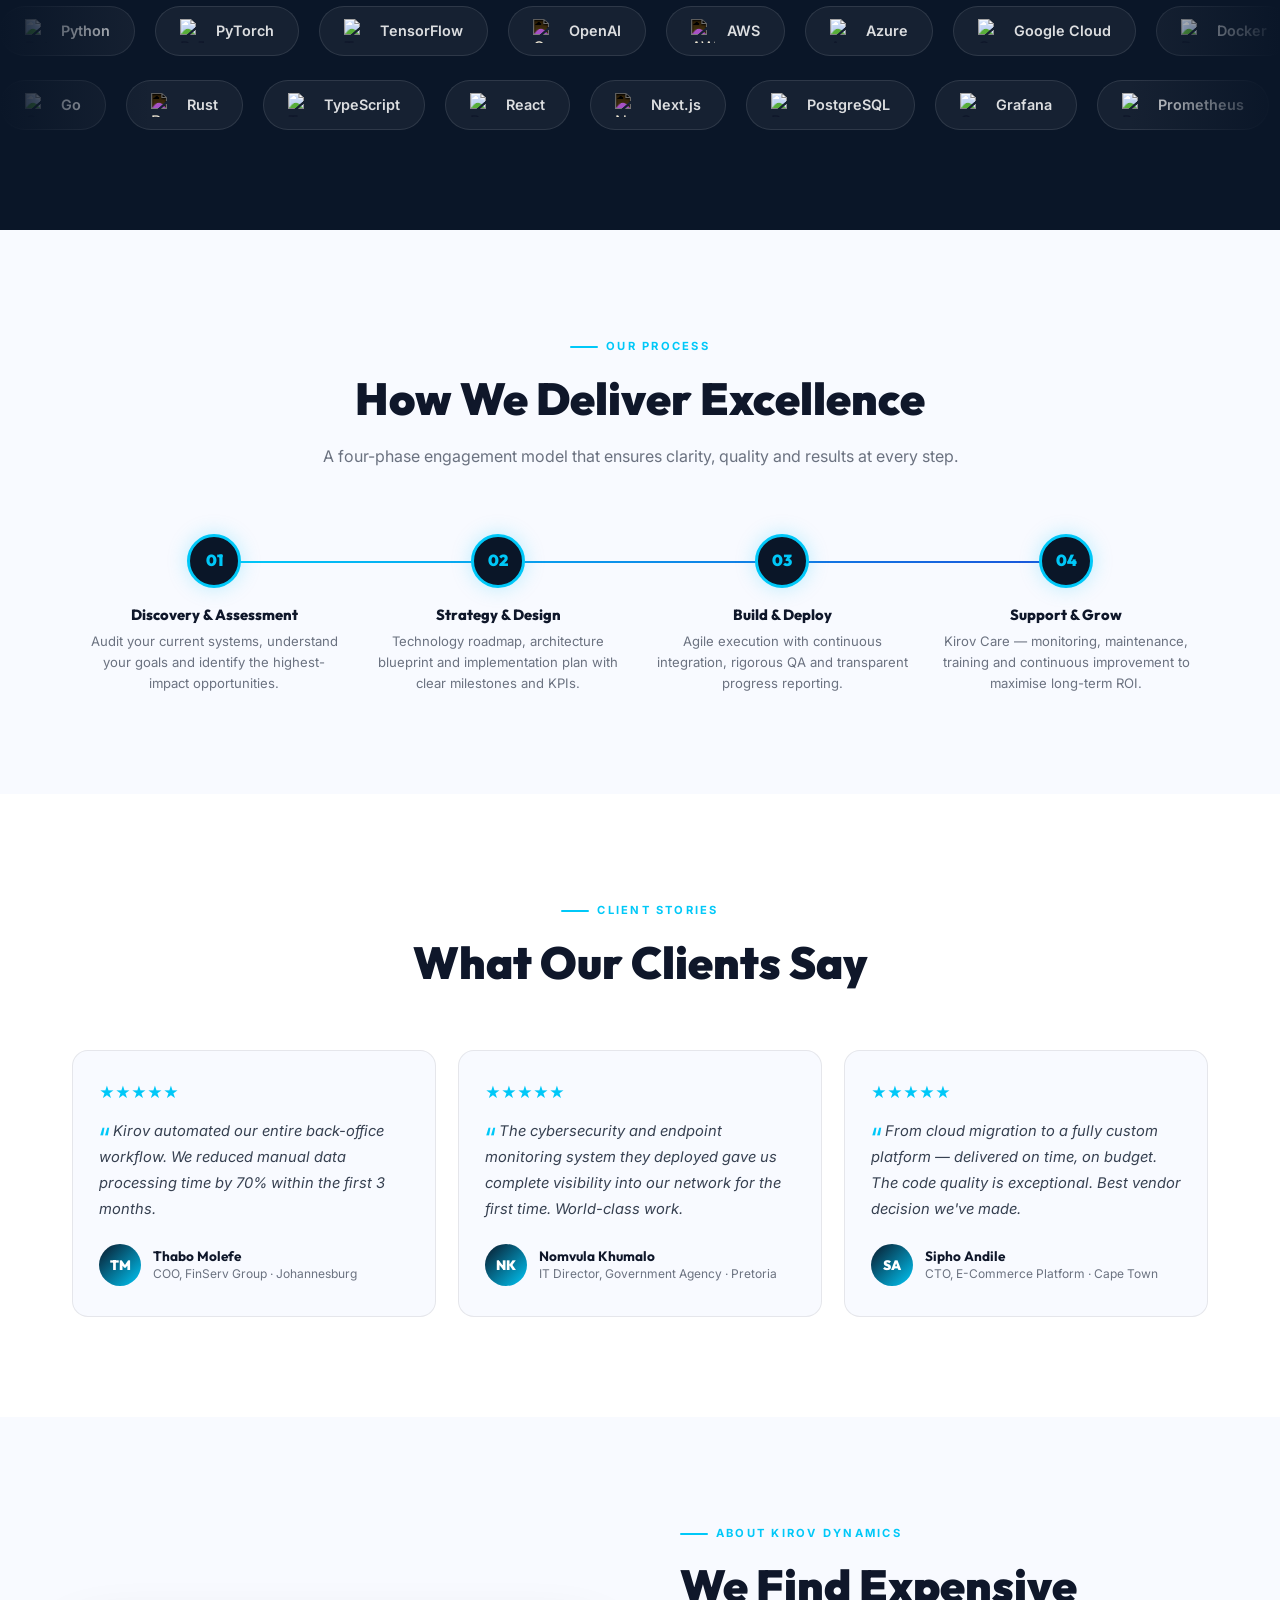
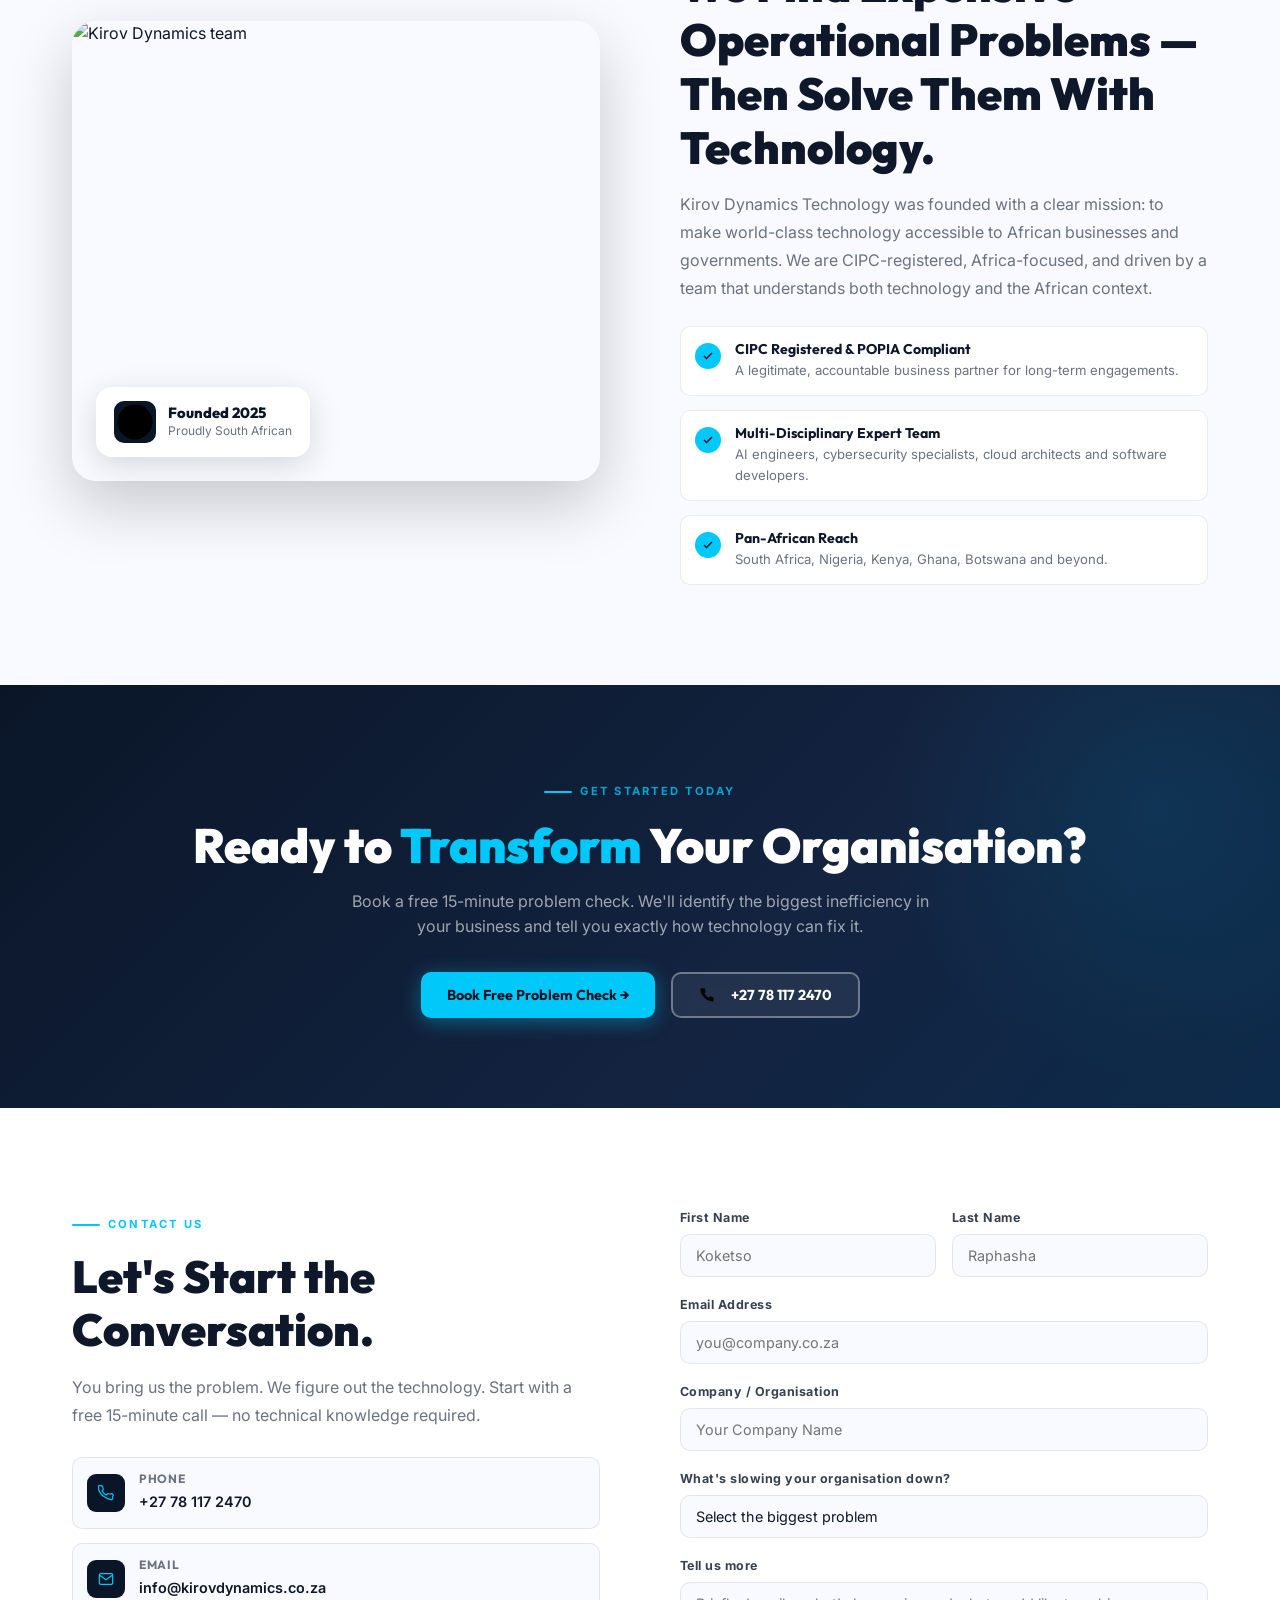
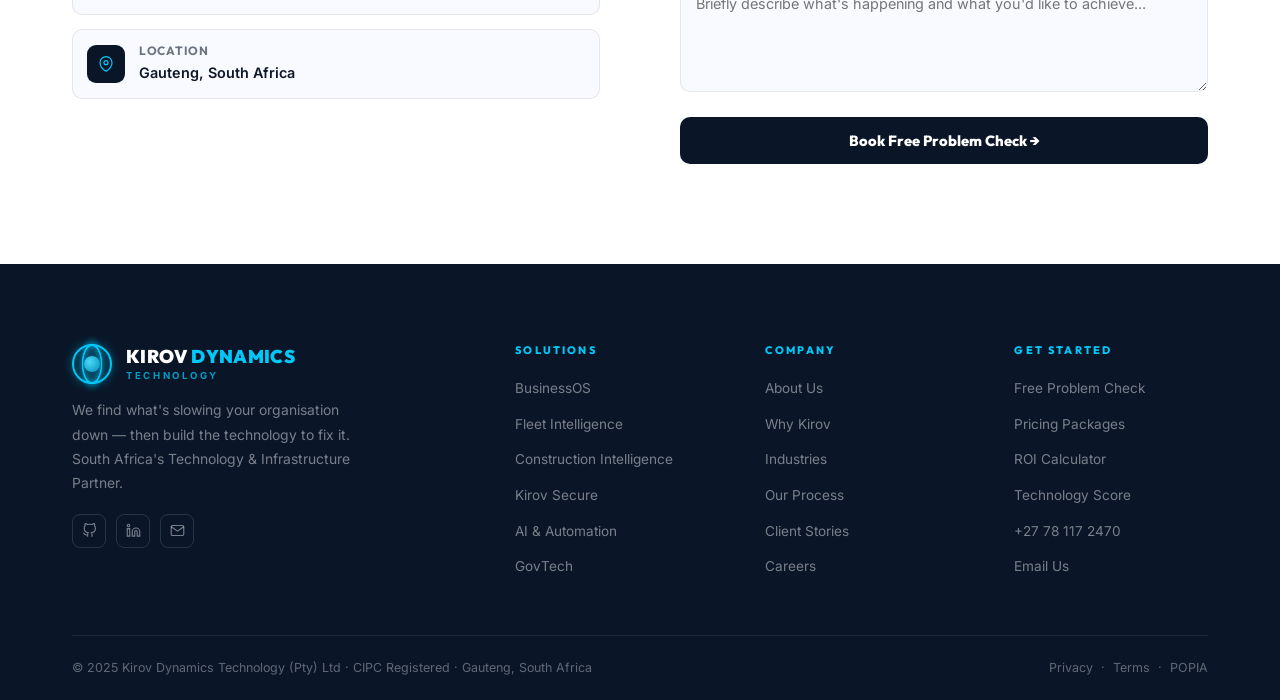
==== commit 58eb796d: "feat: add phone mockup to hero section matching design" ====
--- a/index.html
+++ b/index.html
@@ -248,7 +248,57 @@
     background: #0a1628;
   }
 
+  
+  .hero-body { justify-content: space-between; }
+  .hero-right {
+    display: none;
+    position: relative;
+    width: 320px;
+    height: 640px;
+    margin-right: 40px;
+    transform: perspective(1000px) rotateY(-15deg) rotateX(5deg);
+    transform-style: preserve-3d;
+    animation: floatPhone 6s ease-in-out infinite;
+  }
+  @media(min-width: 992px) {
+    .hero-right { display: block; }
+  }
+  @keyframes floatPhone {
+    0%, 100% { transform: perspective(1000px) rotateY(-15deg) rotateX(5deg) translateY(0); }
+    50% { transform: perspective(1000px) rotateY(-15deg) rotateX(5deg) translateY(-15px); }
+  }
+  .phone-mockup {
+    width: 100%;
+    height: 100%;
+    background: #000;
+    border-radius: 40px;
+    border: 12px solid #1a2235;
+    box-shadow: -20px 20px 50px rgba(0,0,0,0.5), inset 0 0 0 2px #334155;
+    overflow: hidden;
+    position: relative;
+  }
+  .phone-mockup::before {
+    content: '';
+    position: absolute;
+    top: 0; left: 50%;
+    transform: translateX(-50%);
+    width: 120px;
+    height: 25px;
+    background: #1a2235;
+    border-bottom-left-radius: 15px;
+    border-bottom-right-radius: 15px;
+    z-index: 10;
+  }
+  .phone-screen {
+    width: 100%;
+    height: 100%;
+    border: none;
+    background: #0a1628;
+  }
+
+
   .hero-left{max-width:620px;padding:30px 0; position:relative; z-index:5;}
+  .hero-left { position:relative; z-index:5; }
 
 /* Big company name inside hero */
 .hero-brand{
@@ -1005,9 +1055,13 @@
         <svg viewBox="0 0 24 24"><path d="M12 22s8-4 8-10V5l-8-3-8 3v7c0 6 8 10 8 10z"/></svg>
         No technical knowledge required. You tell us what isn't working — we figure out the technology.
       </div>
-    </div>
-  </div>
-
+    
+      <div class="hero-right reveal" style="transition-delay: 0.3s">
+        <div class="phone-mockup">
+          <iframe class="phone-screen" src="?mobile=1" title="Mobile Preview"></iframe>
+        </div>
+      </div>
+    </div>
   <!-- Trust bar anchored at bottom -->
   <div class="hero-trust">
     <div class="trust-inner">
